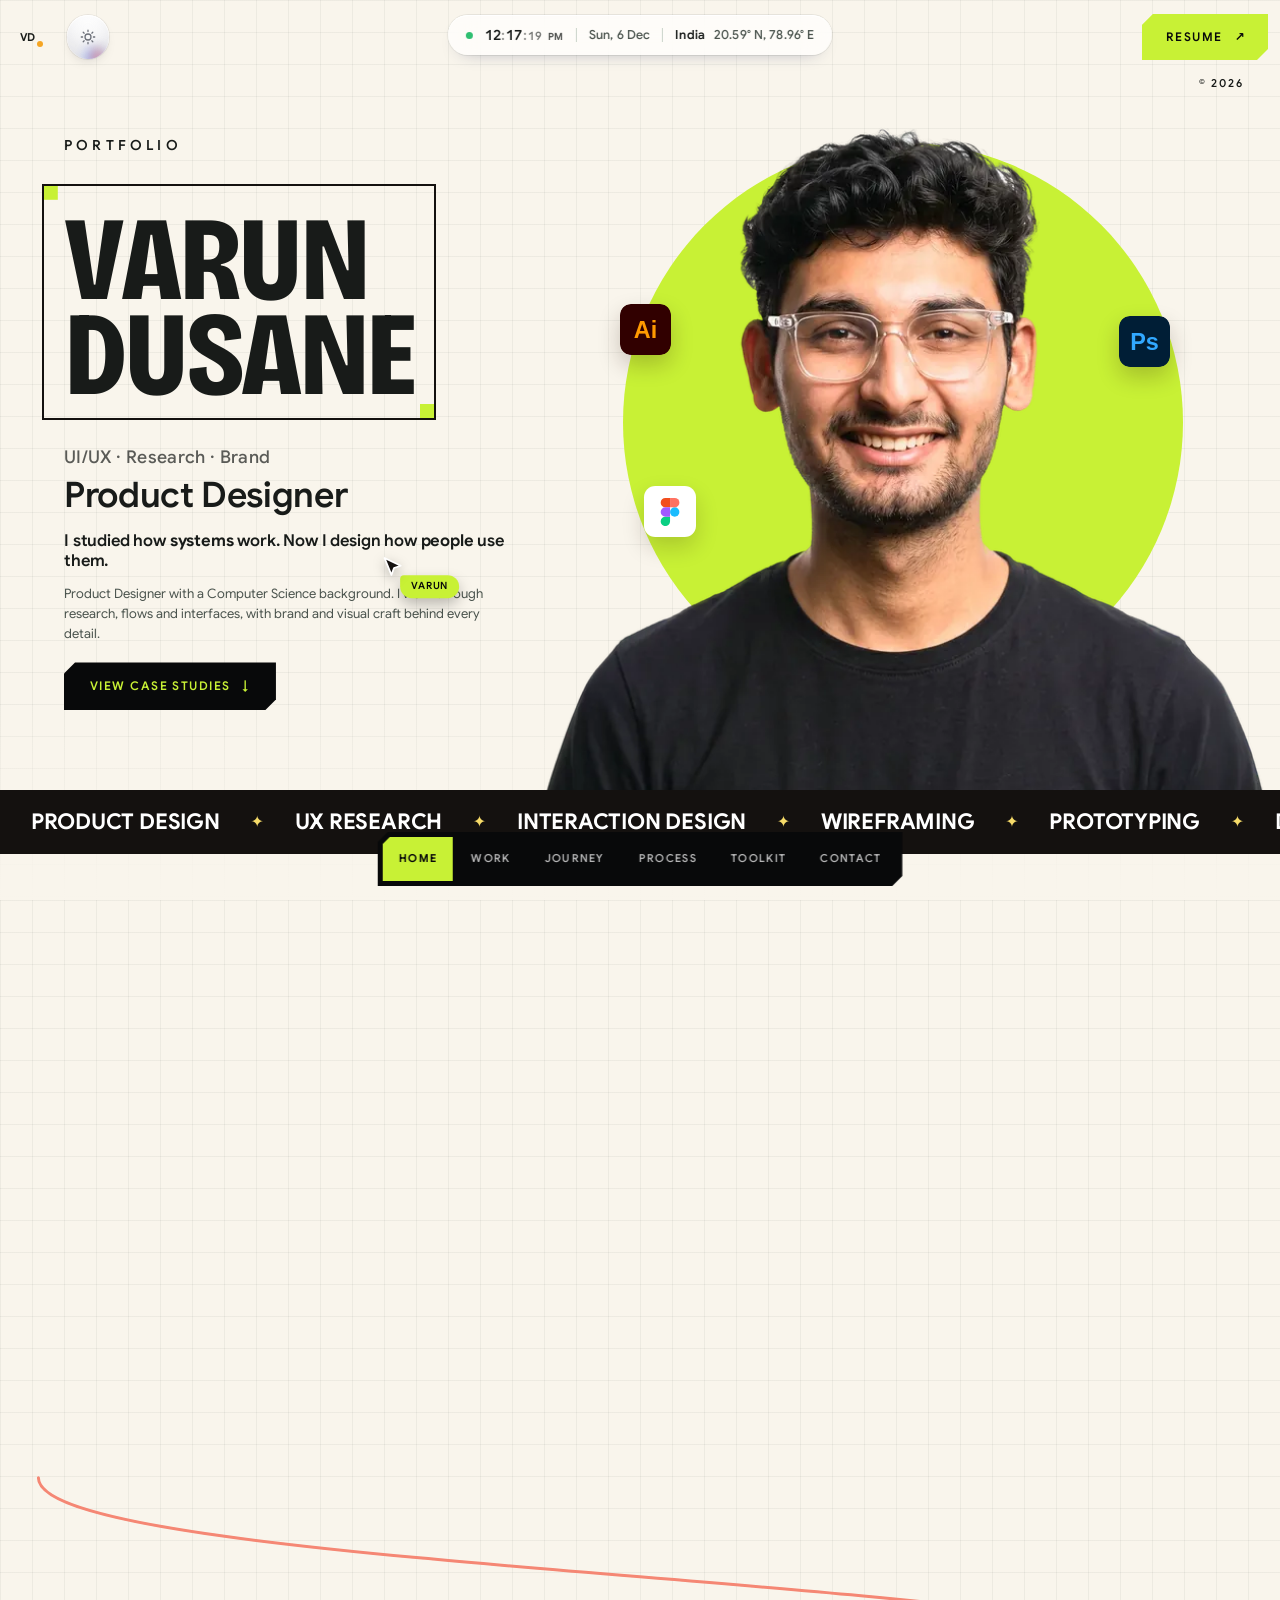
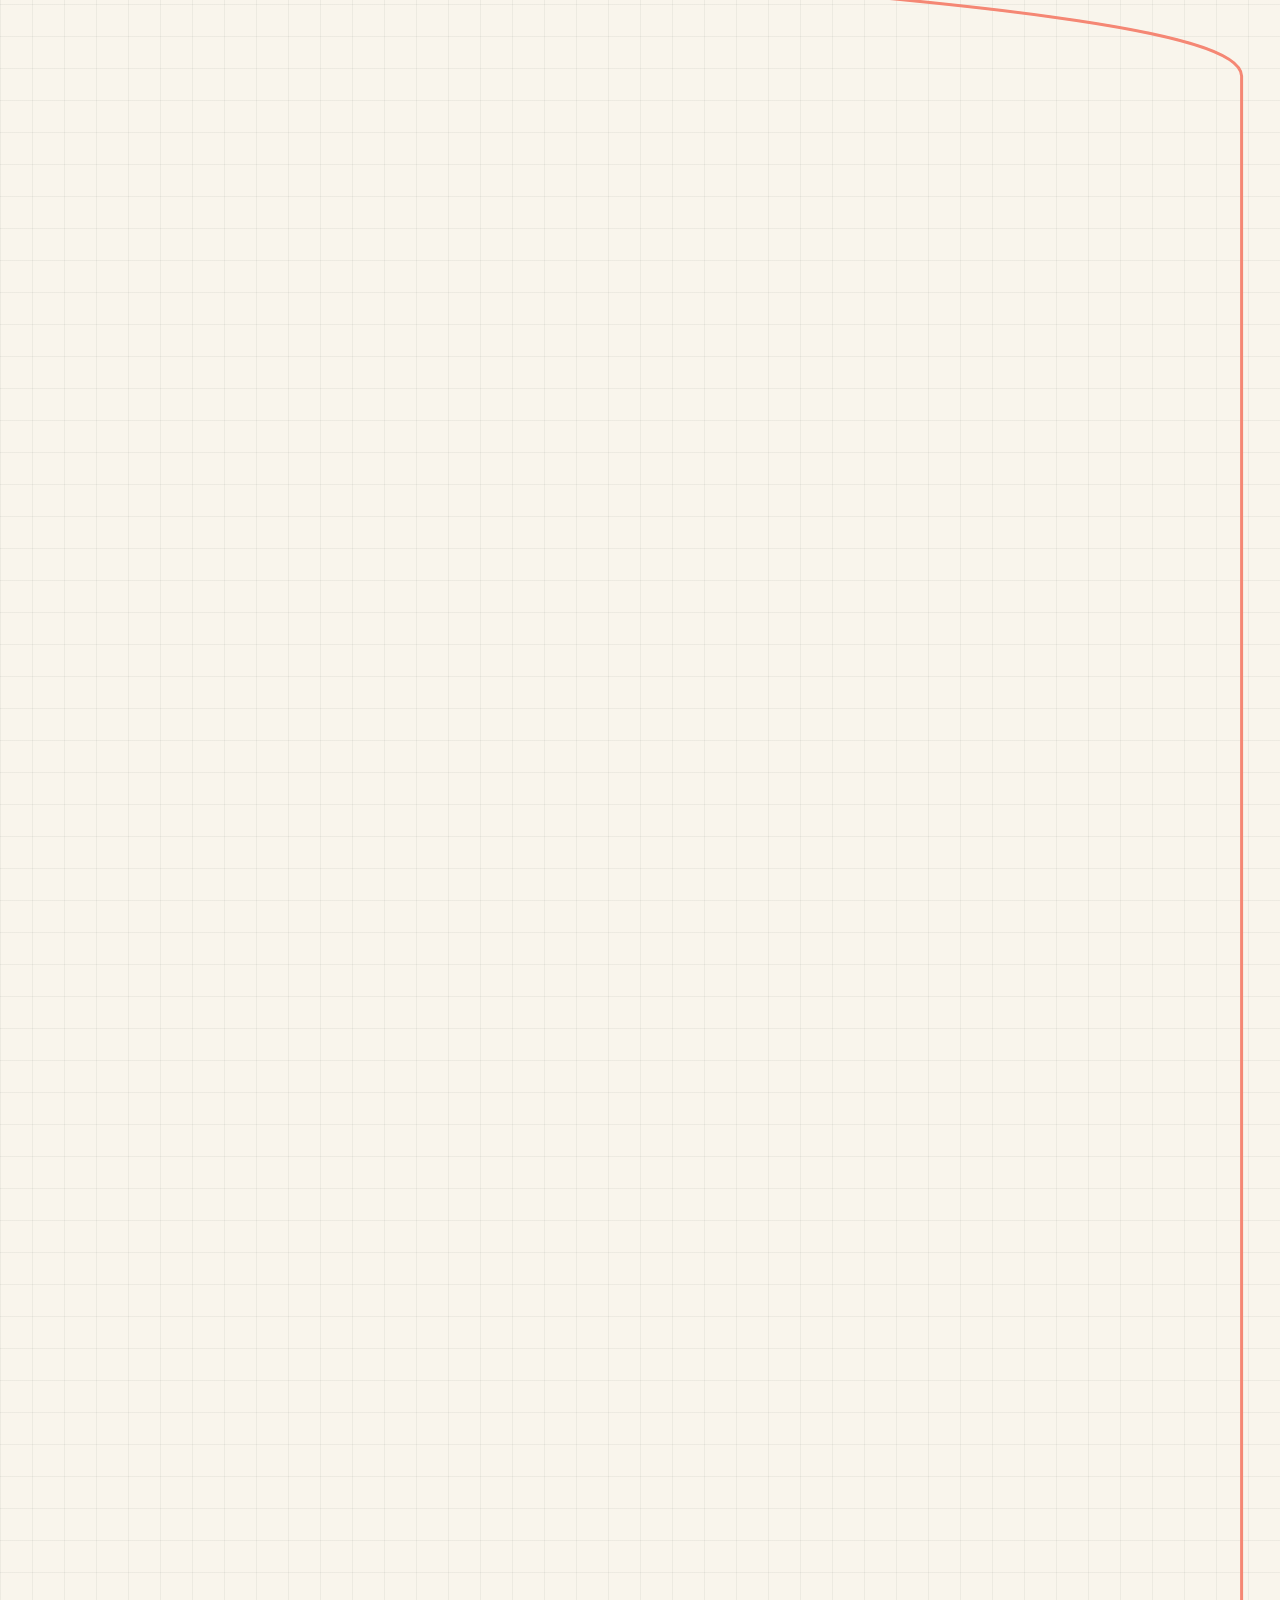
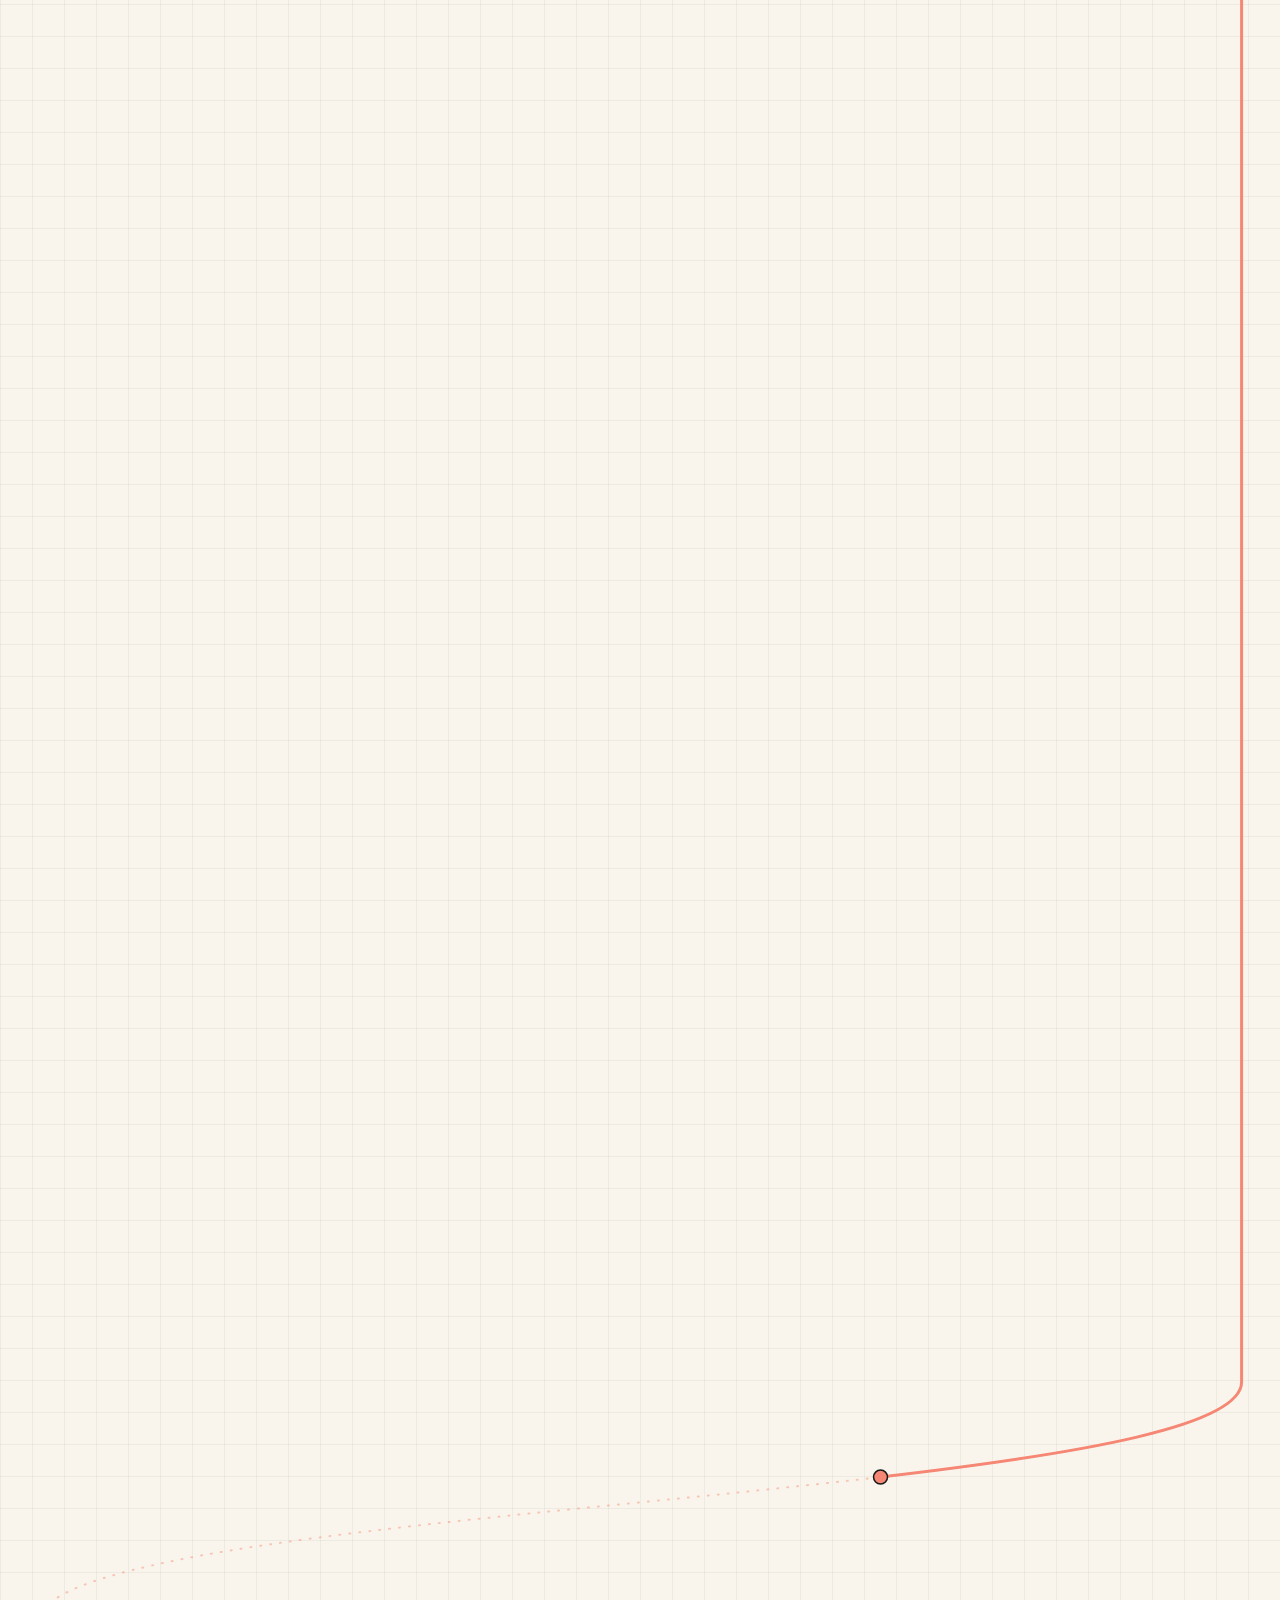
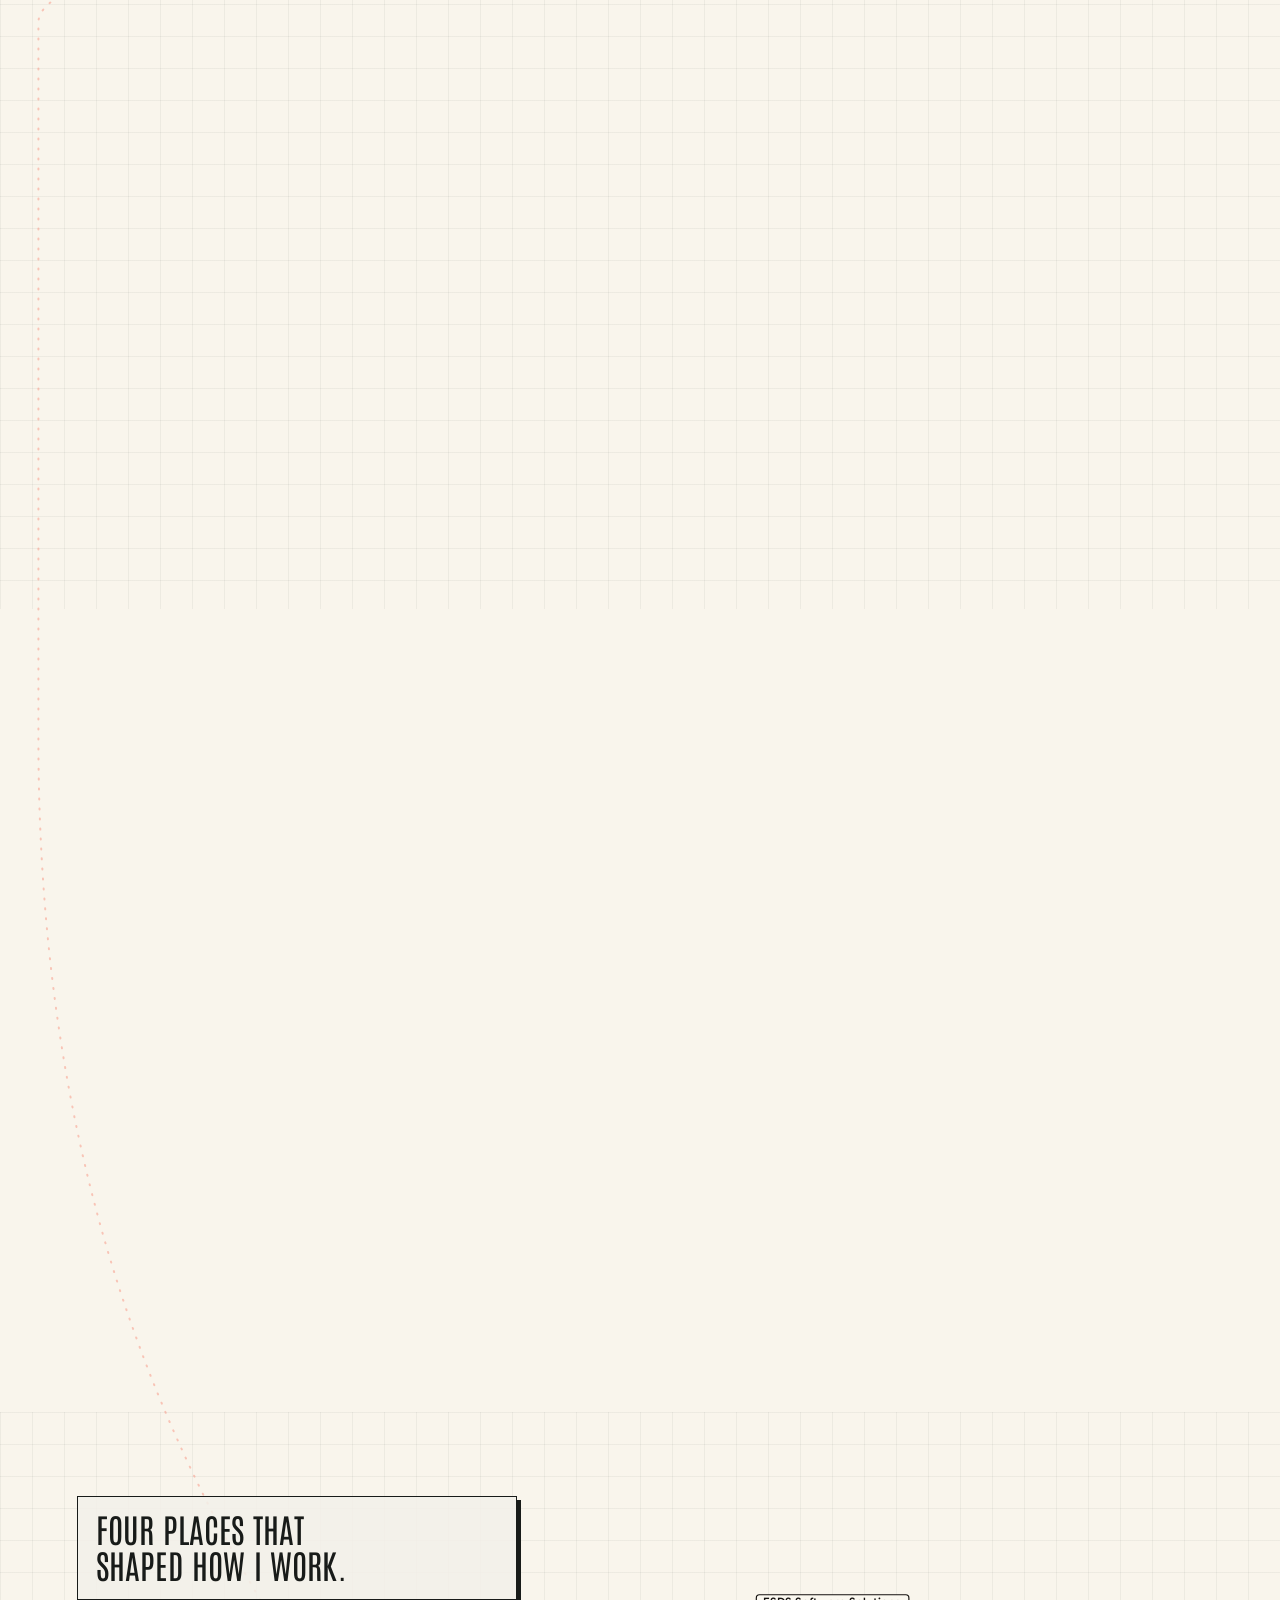
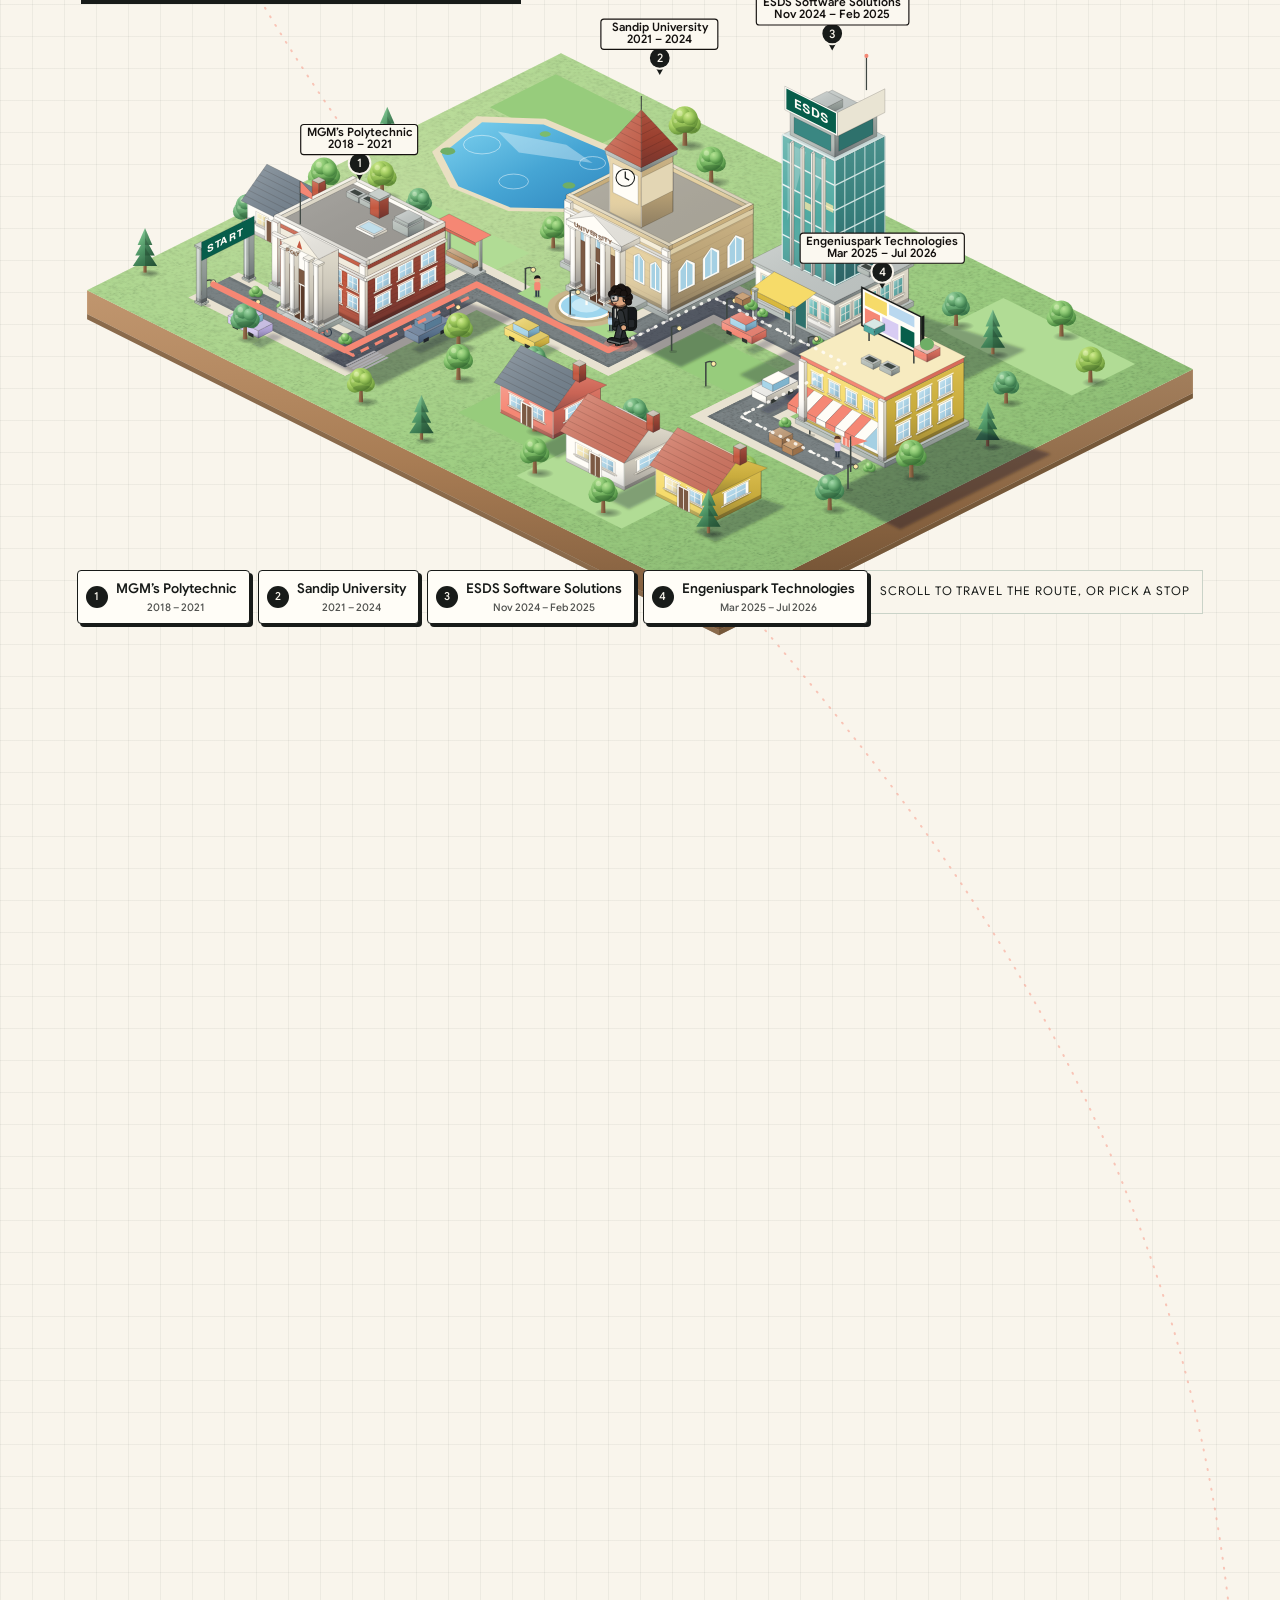
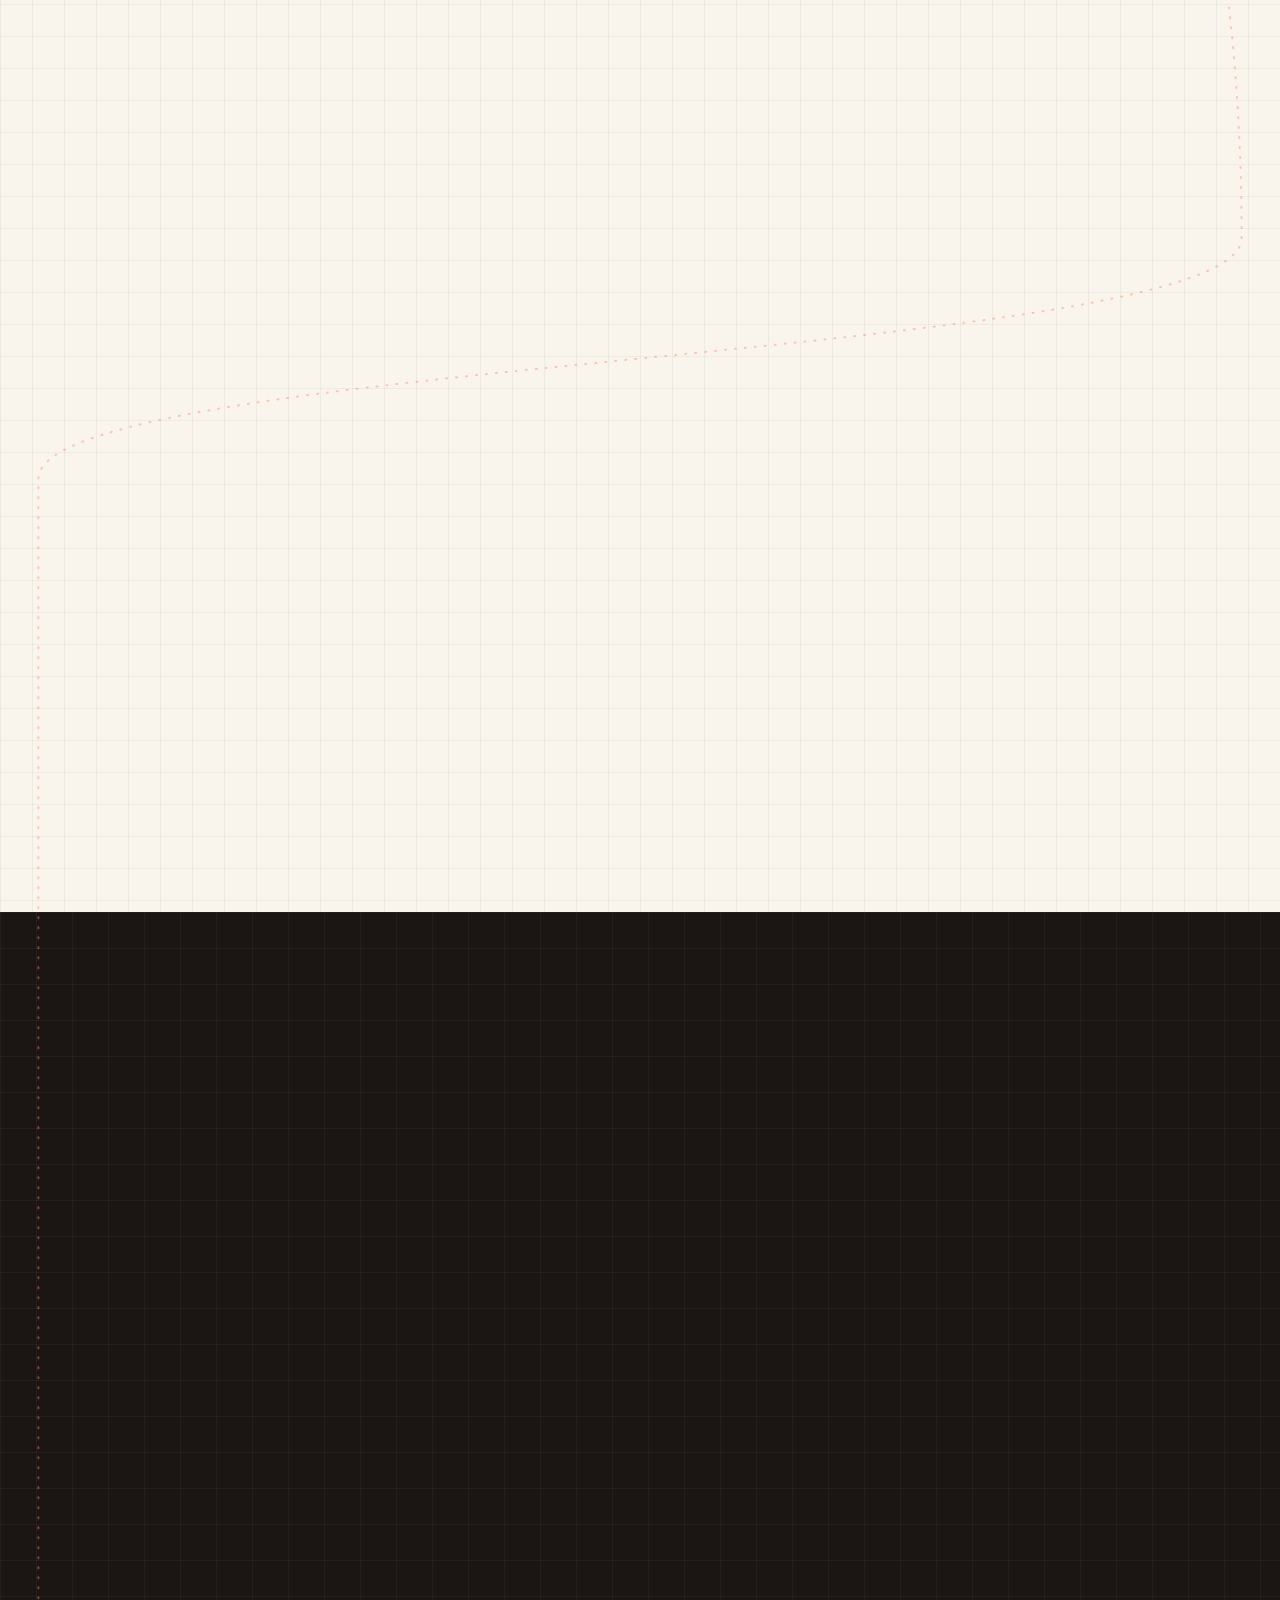
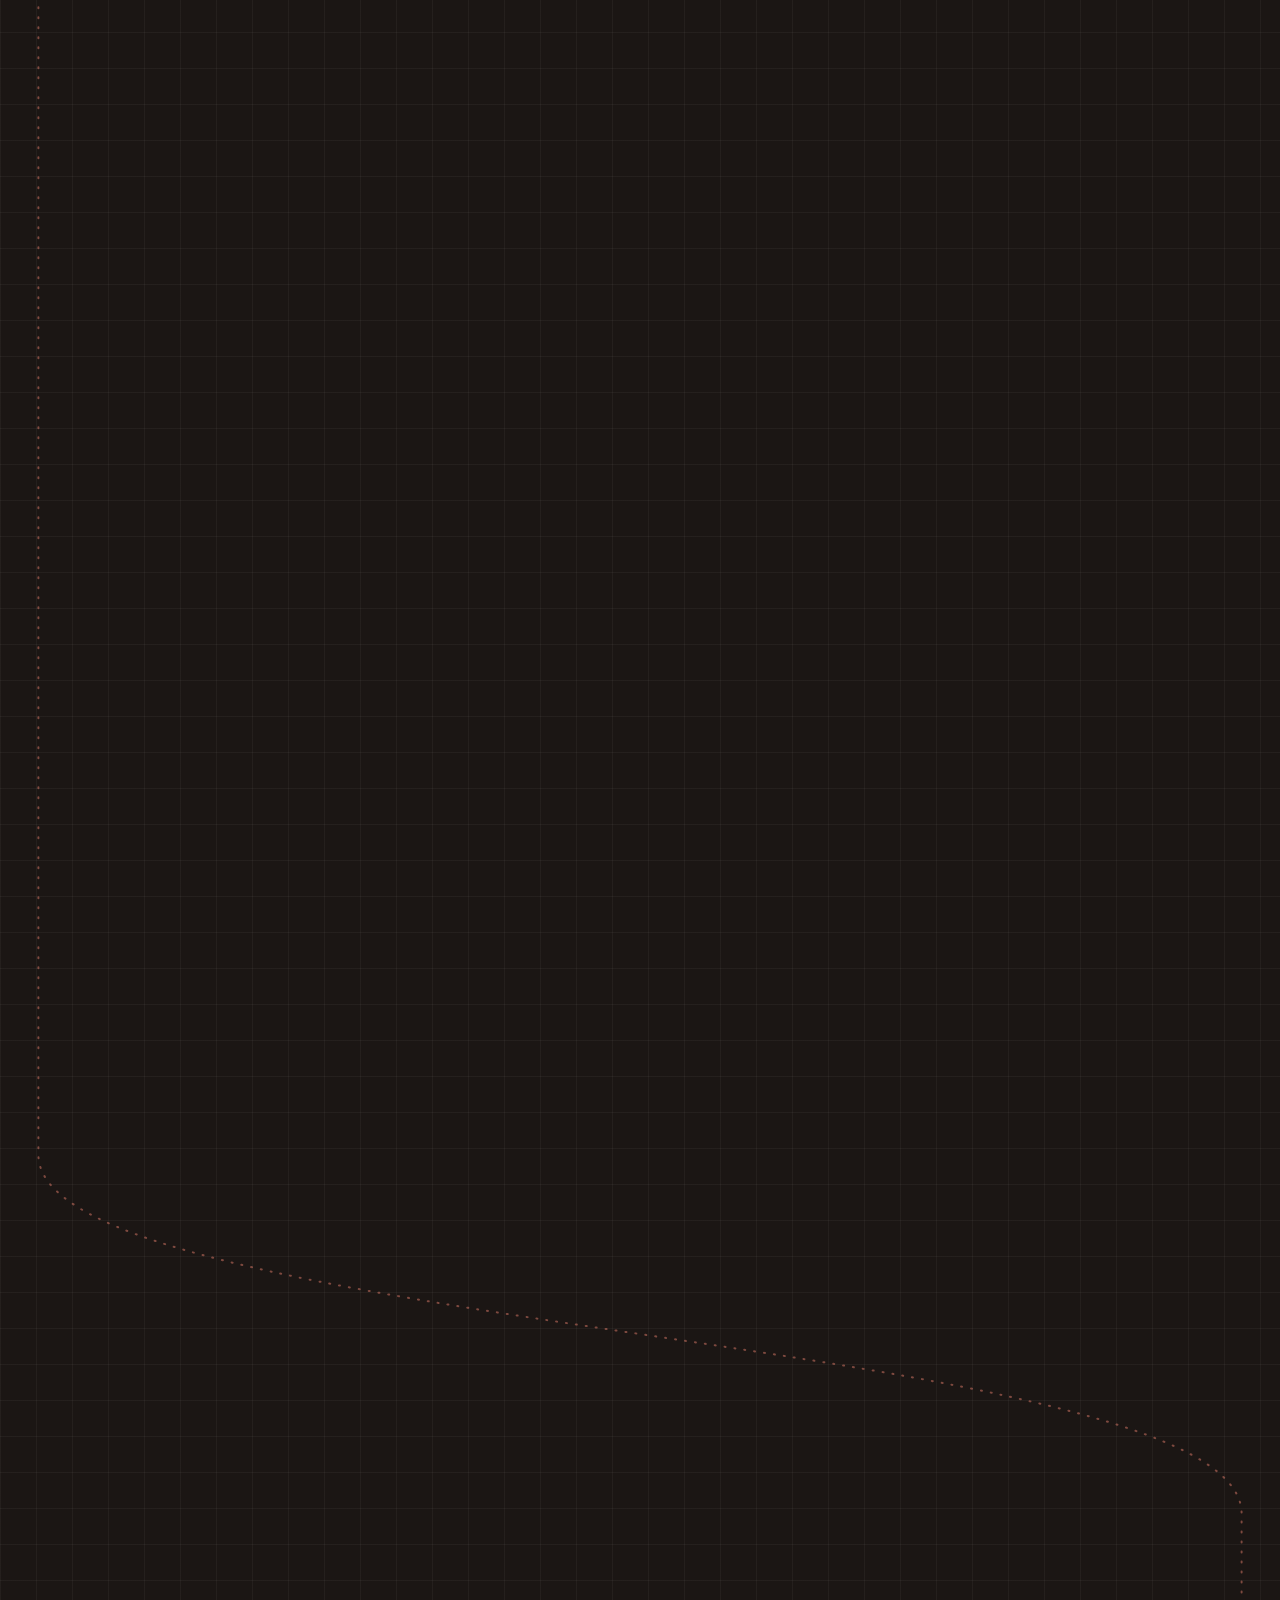
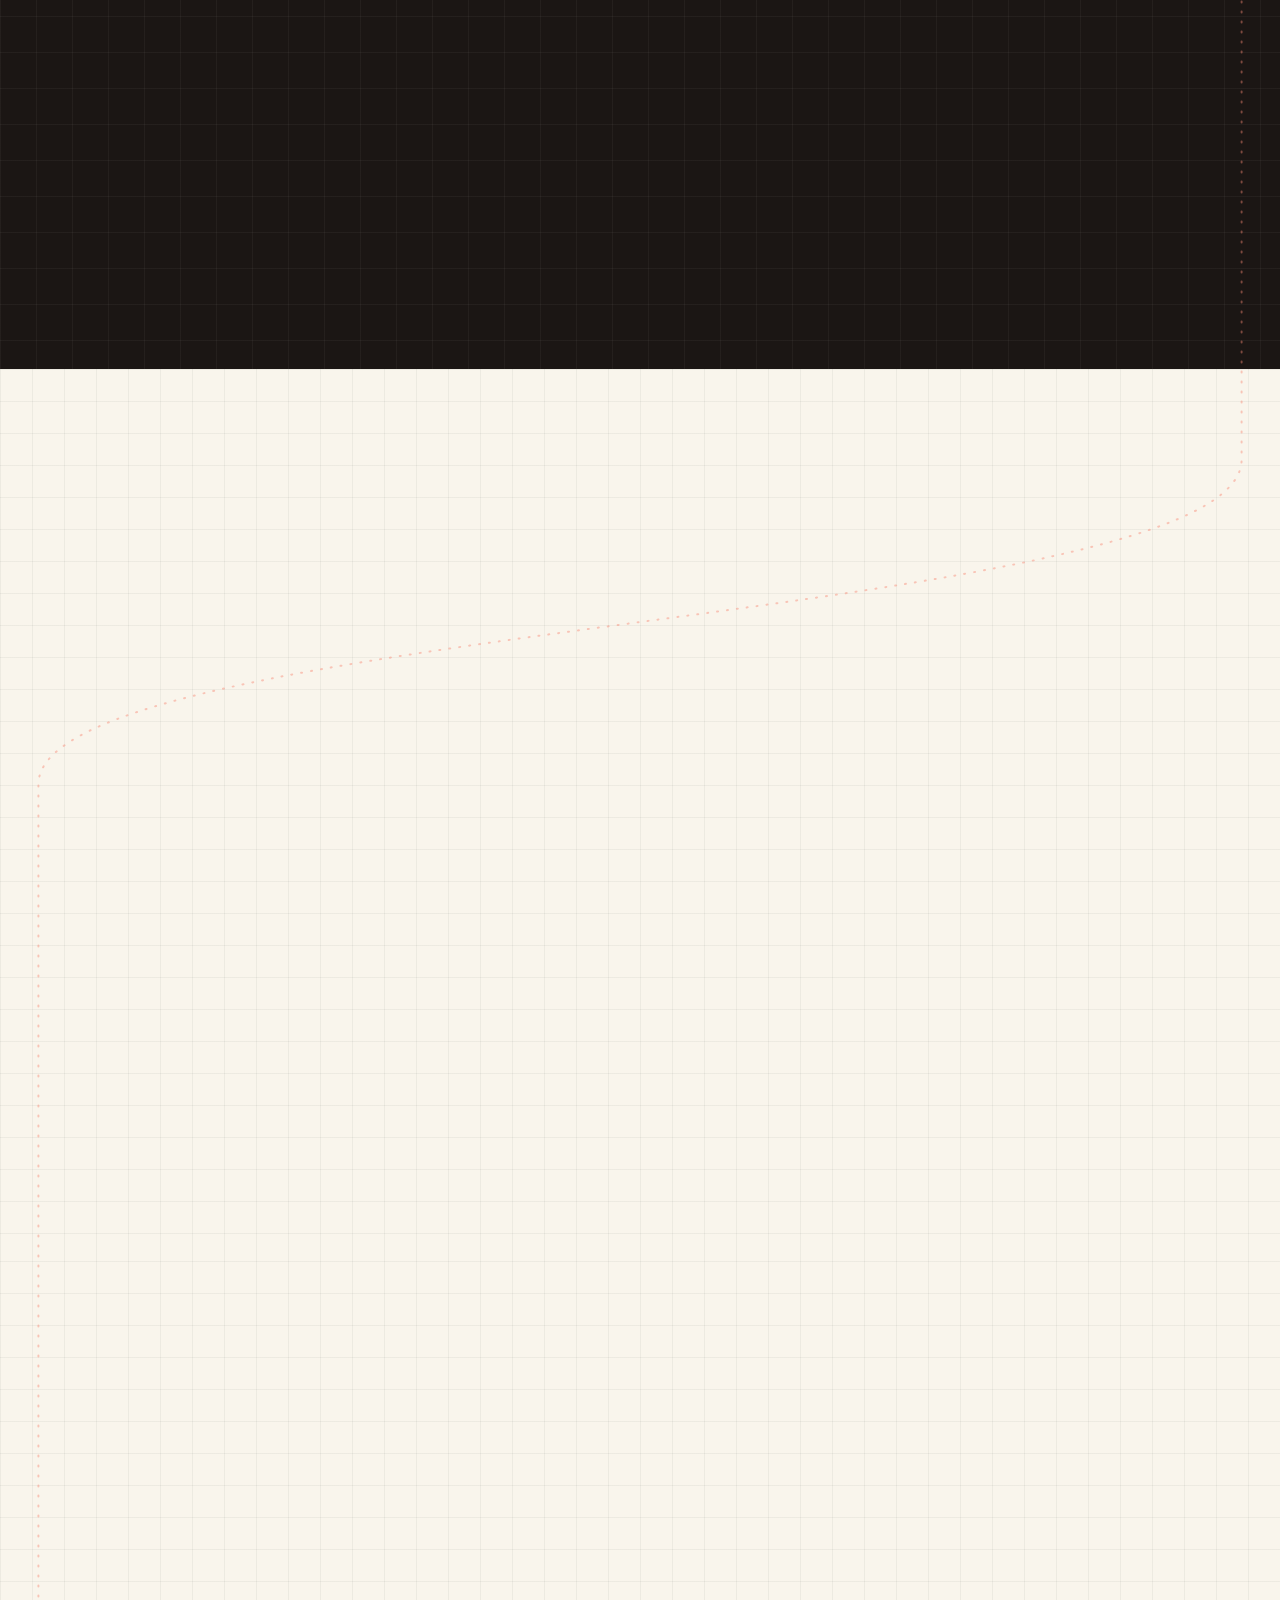
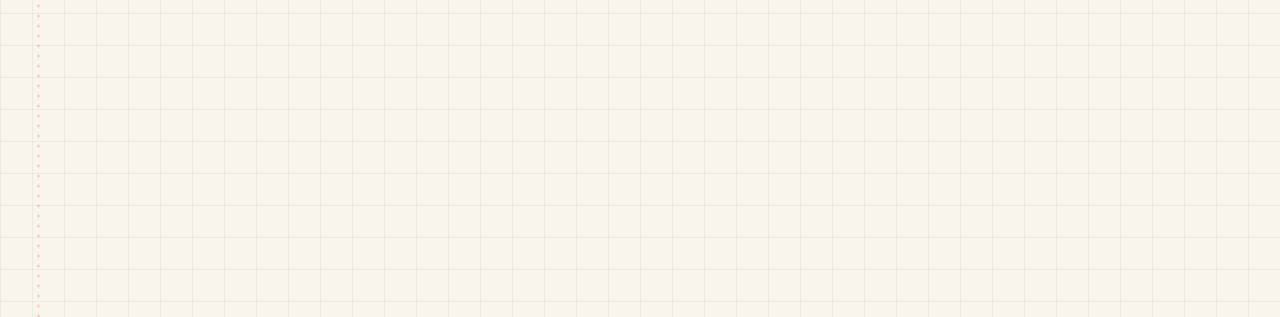
==== index.html @ 687482df "Contact: macOS-style Contacts window, menu bar and Dock with real brand icons Co-Authored-By: Claude" ====
<!doctype html><html lang="en"><head><meta charset=utf8><meta name=viewport content="width=device-width,initial-scale=1,viewport-fit=cover"><style>:root{color-scheme:light;box-sizing:border-box;padding-top:env(safe-area-inset-top,0px);padding-bottom:env(safe-area-inset-bottom,0px)}html{scroll-padding-top:env(safe-area-inset-top,0px)}body{margin:0;padding:0;font:14px -apple-system,BlinkMacSystemFont,sans-serif;background:#fff;color:#000}img{max-width:100%}[hidden]:not([hidden=until-found i]){display:none!important}</style><!--headx-->
<meta name="claude:viewport-fit-sides" content="cover">
<title>Varun Dusane | Product Designer (UI/UX)</title>
<meta name="description" content="Varun Dusane is a Product Designer (UI/UX) with a Computer Science background. Three case studies, plus brand, social and packaging work.">
<link rel="canonical" href="https://varundsnportfolio.vercel.app/">
<link rel="icon" href="img/favicon.svg" type="image/svg+xml"><link rel="icon" href="img/favicon.png" sizes="64x64" type="image/png"><link rel="apple-touch-icon" href="img/apple-touch-icon.png">
<meta name="theme-color" content="#08090A">
<meta property="og:type" content="website"><meta property="og:site_name" content="Varun Dusane"><meta property="og:title" content="Varun Dusane | Product Designer (UI/UX)">
<meta property="og:description" content="Product Designer with a Computer Science background. Research, flows and interfaces, with brand and visual craft behind it.">
<meta property="og:url" content="https://varundsnportfolio.vercel.app/"><meta property="og:image" content="https://varundsnportfolio.vercel.app/img/og.jpg"><meta property="og:image:width" content="1200"><meta property="og:image:height" content="630"><meta property="og:image:alt" content="Portrait of Varun Dusane with the text Varun Dusane, Product Designer">
<meta name="twitter:card" content="summary_large_image"><meta name="twitter:title" content="Varun Dusane | Product Designer (UI/UX)">
<meta name="twitter:description" content="Product Designer with a Computer Science background. Research, flows and interfaces, with brand and visual craft behind it.">
<meta name="twitter:image" content="https://varundsnportfolio.vercel.app/img/og.jpg">
<script type="application/ld+json">{"@context":"https://schema.org","@type":"Person","name":"Varun Dusane","jobTitle":"Product Designer","url":"https://varundsnportfolio.vercel.app/","image":"https://varundsnportfolio.vercel.app/img/og.jpg","sameAs":["https://www.linkedin.com/in/varundusane/","https://www.behance.net/varundusane"]}</script>
<link rel="preconnect" href="https://fonts.googleapis.com">
<link rel="preconnect" href="https://fonts.gstatic.com" crossorigin>
<link rel="stylesheet" media="print" onload="this.media='all'" href="https://fonts.googleapis.com/css2?family=Bricolage+Grotesque:opsz,wght@12..96,500;12..96,600;12..96,700;12..96,800&family=Anton&family=Instrument+Sans:wght@400;500;600&family=JetBrains+Mono:wght@400;500&family=Geist:wght@400;500;600;700;800&family=Geist+Mono:wght@400;500&family=Caveat:wght@500;600;700&display=swap">
<noscript><link rel="stylesheet" href="https://fonts.googleapis.com/css2?family=Caveat:wght@500;600;700&family=Geist:wght@400;500;600;700;800&display=swap"></noscript>
<link rel="preload" href="fonts/bricolage-var.woff2" as="font" type="font/woff2" crossorigin>
<link rel="preload" href="fonts/antonio-400.woff2" as="font" type="font/woff2" crossorigin>
<link rel="preload" href="fonts/googlesans-400.woff2" as="font" type="font/woff2" crossorigin>
<link rel="preload" href="fonts/googlesans-600.woff2" as="font" type="font/woff2" crossorigin>
<link rel="preload" as="image" href="img/varun2-720.webp" imagesrcset="img/varun2-720.webp 720w, img/varun2.webp 1000w" imagesizes="(max-width:820px) 92vw, 42vw" fetchpriority="high">
<link rel="stylesheet" href="style.css"><!--/headx--></head><body>
<script>try{var __sk=false;try{__sk=sessionStorage.getItem("vd-intro-skip")==="1"}catch(e){}if(!__sk&&!matchMedia("(prefers-reduced-motion: reduce)").matches){document.documentElement.classList.add("hf-pre","hf-lock")}}catch(e){}</script>
<script>try{var __d=new Date(),__h=__d.getHours()+__d.getMinutes()/60,__t=(__h>=18.5||__h<6)?'dark':'light',__o=sessionStorage.getItem('vd-theme-o');if(__o==='dark'||__o==='light')__t=__o;document.documentElement.setAttribute('data-theme',__t)}catch(e){document.documentElement.setAttribute('data-theme','light')}</script>
<svg width="0" height="0" style="position:absolute" aria-hidden="true" focusable="false">
<defs>
<marker id="ah" viewBox="0 0 10 10" refX="8" refY="5" markerWidth="7" markerHeight="7" orient="auto-start-reverse"><path d="M1 1L9 5L1 9" fill="none" stroke="context-stroke" stroke-width="1.6" stroke-linecap="round" stroke-linejoin="round"/></marker>
</defs>
</svg>

<a class="sr skip" href="#work">Skip to content</a>
<div class="hf-load" id="hfLoad" aria-hidden="true"><div class="hf-lc"><b id="hfN">000</b><span>( Loading portfolio )</span><i class="hf-lb"><u id="hfB"></u></i></div><button type="button" class="hf-skip" id="hfSkip">Skip intro ↗</button></div><header class="top">
  <div class="chip"><a class="brand" href="#home" aria-label="Varun Dusane, back to top"><span class="mono" aria-hidden="true">VD<i></i></span></a><button type="button" class="tbtn" id="themeBtn" aria-label="Switch to night mode" aria-pressed="false" title="Switch between day and night"><svg class="i-sun" viewBox="0 0 24 24" aria-hidden="true" fill="none" stroke="currentColor" stroke-width="1.7" stroke-linecap="round"><circle cx="12" cy="12" r="4"/><path d="M12 3v1.8M12 19.2V21M3 12h1.8M19.2 12H21M5.6 5.6l1.3 1.3M17.1 17.1l1.3 1.3M18.4 5.6l-1.3 1.3M6.9 17.1l-1.3 1.3"/></svg><svg class="i-moon" viewBox="0 0 24 24" aria-hidden="true" fill="none" stroke="currentColor" stroke-width="1.7" stroke-linecap="round" stroke-linejoin="round"><path d="M20 14.6A8.2 8.2 0 0 1 9.4 4 8.2 8.2 0 1 0 20 14.6z"/></svg><span class="tq"><span class="tq-d">Day</span><span class="tq-n">Night</span></span></button></div>
  <div class="hdr-r">
    <a class="btn" id="resumeTop" data-resume href="https://drive.google.com/file/d/1QHYvGgl6ESm_LfYOulai7tE8KNPh-gXm/view?usp=sharing" target="_blank" rel="noopener">Resume <span aria-hidden="true">↗</span></a>
  </div>
</header>
<nav class="dock" aria-label="Main sections">
  <a href="#home" data-nav="home" aria-current="true">Home</a>
  <a href="#work" data-nav="work">Work</a>
  <a href="#story" data-nav="journey">Journey</a>
  <a href="#process" data-nav="process">Process</a>
  <a href="#toolkit" data-nav="toolkit">Toolkit</a>
  <a href="#contact" data-nav="contact">Contact</a>
</nav>

<div class="nfx" aria-hidden="true"></div>
<main class="page" id="page">
<svg id="route" aria-hidden="true"><path class="ghost" id="rg"/><path class="draw" id="rd"/><circle class="head" id="rh" r="7" cx="-50" cy="-50"/></svg>

<!-- 01 HERO -->
<section id="home" class="hero gh" data-sec="home">
  <div class="nstars" aria-hidden="true"><i style="left:60%;top:77%;animation-delay:-3.1s;opacity:0.89"></i><i style="left:60%;top:71%;animation-delay:-3.1s;opacity:0.59"></i><i style="left:68%;top:66%;animation-delay:-2.3s;opacity:0.90"></i><i style="left:15%;top:63%;animation-delay:-1.1s;opacity:0.55"></i><i style="left:91%;top:87%;animation-delay:-0.2s;opacity:0.99"></i><i style="left:60%;top:89%;animation-delay:-2.7s;opacity:0.83"></i><i style="left:82%;top:7%;animation-delay:-3.0s;opacity:0.53"></i><i style="left:7%;top:30%;animation-delay:-3.2s;opacity:0.80"></i><i style="left:62%;top:47%;animation-delay:-1.6s;opacity:0.92"></i><i style="left:69%;top:35%;animation-delay:-2.3s;opacity:0.75"></i><i style="left:87%;top:16%;animation-delay:-1.6s;opacity:0.64"></i><i style="left:73%;top:16%;animation-delay:-2.5s;opacity:0.66"></i><i style="left:32%;top:71%;animation-delay:-1.0s;opacity:0.54"></i><i style="left:16%;top:57%;animation-delay:-0.4s;opacity:0.65"></i><i style="left:11%;top:8%;animation-delay:-3.1s;opacity:0.50"></i><i style="left:29%;top:12%;animation-delay:-1.7s;opacity:0.99"></i><i style="left:53%;top:59%;animation-delay:-0.3s;opacity:0.81"></i><i style="left:89%;top:40%;animation-delay:-1.2s;opacity:0.66"></i><i style="left:4%;top:58%;animation-delay:-2.7s;opacity:0.56"></i><i style="left:34%;top:18%;animation-delay:-0.0s;opacity:0.73"></i><i style="left:65%;top:28%;animation-delay:-2.5s;opacity:0.59"></i><i style="left:68%;top:30%;animation-delay:-3.5s;opacity:0.88"></i><i style="left:56%;top:88%;animation-delay:-1.4s;opacity:0.70"></i><i style="left:30%;top:6%;animation-delay:-1.0s;opacity:0.99"></i><i style="left:78%;top:44%;animation-delay:-3.6s;opacity:0.51"></i><i style="left:26%;top:56%;animation-delay:-3.6s;opacity:0.80"></i></div><div class="nl" aria-hidden="true"><svg viewBox="0 0 1440 90" preserveAspectRatio="xMidYMin slice"><path d="M-20 10Q120 56 260 12M260 12Q400 58 540 12M540 12Q680 58 820 12M820 12Q960 58 1100 12M1100 12Q1240 58 1380 12M1380 12Q1450 40 1480 12" fill="none" stroke="#05080F" stroke-width="1.3" opacity=".8"/><g class="fl" style="animation-delay:2.99s"><circle cx="30.4" cy="28.6" r="9" fill="#FFC670" opacity=".38"/><circle cx="30.4" cy="28.6" r="3.1" fill="#FFE9B8"/></g><g class="fl" style="animation-delay:2.58s"><circle cx="120.0" cy="38.5" r="9" fill="#FFC670" opacity=".38"/><circle cx="120.0" cy="38.5" r="3.1" fill="#FFE9B8"/></g><g class="fl" style="animation-delay:2.17s"><circle cx="209.6" cy="29.9" r="9" fill="#FFC670" opacity=".38"/><circle cx="209.6" cy="29.9" r="3.1" fill="#FFE9B8"/></g><g class="fl" style="animation-delay:1.76s"><circle cx="310.4" cy="30.6" r="9" fill="#FFC670" opacity=".38"/><circle cx="310.4" cy="30.6" r="3.1" fill="#FFE9B8"/></g><g class="fl" style="animation-delay:1.35s"><circle cx="400.0" cy="40.0" r="9" fill="#FFC670" opacity=".38"/><circle cx="400.0" cy="40.0" r="3.1" fill="#FFE9B8"/></g><g class="fl" style="animation-delay:0.94s"><circle cx="489.6" cy="30.6" r="9" fill="#FFC670" opacity=".38"/><circle cx="489.6" cy="30.6" r="3.1" fill="#FFE9B8"/></g><g class="fl" style="animation-delay:0.53s"><circle cx="590.4" cy="30.6" r="9" fill="#FFC670" opacity=".38"/><circle cx="590.4" cy="30.6" r="3.1" fill="#FFE9B8"/></g><g class="fl" style="animation-delay:0.12s"><circle cx="680.0" cy="40.0" r="9" fill="#FFC670" opacity=".38"/><circle cx="680.0" cy="40.0" r="3.1" fill="#FFE9B8"/></g><g class="fl" style="animation-delay:3.11s"><circle cx="769.6" cy="30.6" r="9" fill="#FFC670" opacity=".38"/><circle cx="769.6" cy="30.6" r="3.1" fill="#FFE9B8"/></g><g class="fl" style="animation-delay:2.70s"><circle cx="870.4" cy="30.6" r="9" fill="#FFC670" opacity=".38"/><circle cx="870.4" cy="30.6" r="3.1" fill="#FFE9B8"/></g><g class="fl" style="animation-delay:2.29s"><circle cx="960.0" cy="40.0" r="9" fill="#FFC670" opacity=".38"/><circle cx="960.0" cy="40.0" r="3.1" fill="#FFE9B8"/></g><g class="fl" style="animation-delay:1.88s"><circle cx="1049.6" cy="30.6" r="9" fill="#FFC670" opacity=".38"/><circle cx="1049.6" cy="30.6" r="3.1" fill="#FFE9B8"/></g><g class="fl" style="animation-delay:1.47s"><circle cx="1150.4" cy="30.6" r="9" fill="#FFC670" opacity=".38"/><circle cx="1150.4" cy="30.6" r="3.1" fill="#FFE9B8"/></g><g class="fl" style="animation-delay:1.06s"><circle cx="1240.0" cy="40.0" r="9" fill="#FFC670" opacity=".38"/><circle cx="1240.0" cy="40.0" r="3.1" fill="#FFE9B8"/></g><g class="fl" style="animation-delay:0.65s"><circle cx="1329.6" cy="30.6" r="9" fill="#FFC670" opacity=".38"/><circle cx="1329.6" cy="30.6" r="3.1" fill="#FFE9B8"/></g><g class="fl" style="animation-delay:0.24s"><circle cx="1403.9" cy="25.3" r="9" fill="#FFC670" opacity=".38"/><circle cx="1403.9" cy="25.3" r="3.1" fill="#FFE9B8"/></g><g class="fl" style="animation-delay:3.23s"><circle cx="1440.0" cy="31.0" r="9" fill="#FFC670" opacity=".38"/><circle cx="1440.0" cy="31.0" r="3.1" fill="#FFE9B8"/></g><g class="fl" style="animation-delay:2.82s"><circle cx="1467.9" cy="25.3" r="9" fill="#FFC670" opacity=".38"/><circle cx="1467.9" cy="25.3" r="3.1" fill="#FFE9B8"/></g></svg></div><div class="wrap h2w">
    <div class="h2c" id="h2c">
      <div class="h2glow" aria-hidden="true"></div>
      <svg class="h2ln" viewBox="0 0 1280 575" preserveAspectRatio="xMidYMid slice" aria-hidden="true" fill="none" stroke="currentColor" stroke-width="1"><path d="M700 150 H985 L1015 180 H1240 V330"/><path d="M830 575 V480 L870 440 H1240"/><path d="M640 330 H700 L730 360 H760"/><rect x="1234" y="324" width="12" height="12" fill="currentColor" stroke="none"/><rect x="1234" y="434" width="12" height="12" fill="currentColor" stroke="none"/><circle cx="640" cy="330" r="5"/></svg>
      <p class="h2v" id="heroEyebrow">Product Design · Portfolio</p>
      <p class="h2y" aria-hidden="true">© 2026</p>
      <h1 class="h2t"><span class="hf-hello">Hello, I’m </span><span class="h2name"><span class="sr-name" style="position:absolute;width:1px;height:1px;overflow:hidden;clip:rect(0 0 0 0)">Varun Dusane</span><span aria-hidden="true"><span class="hfw"><span class="hfl" style="--i:0">V</span><span class="hfl" style="--i:1">a</span><span class="hfl" style="--i:2">r</span><span class="hfl" style="--i:3">u</span><span class="hfl" style="--i:4">n</span></span><span class="hfw"><span class="hfl" style="--i:6">D</span><span class="hfl" style="--i:7">u</span><span class="hfl" style="--i:8">s</span><span class="hfl" style="--i:9">a</span><span class="hfl" style="--i:10">n</span><span class="hfl" style="--i:11">e</span></span></span></span></h1>
      <p class="h2sub">UI/UX · Research · Brand</p><p class="h2role">Product Designer</p><div class="h2s"><p class="h2q">I studied how <span class="o">systems</span> work. Now I design how <span class="y">people</span> use them.</p><p class="h2l" id="heroPara">Product Designer with a Computer Science background. I work through research, flows and interfaces, with brand and visual craft behind every detail.</p></div>
      <div class="hf-stage"><span class="hf-disc" id="hfDisc" aria-hidden="true"></span><span class="hf-ring" aria-hidden="true"></span><span class="hf-s plus" aria-hidden="true"></span><span class="hf-s dot" aria-hidden="true"></span><span class="hf-s half" aria-hidden="true"></span><span class="hf-s sq" aria-hidden="true"></span><span class="hf-s bars" aria-hidden="true"></span><img class="h2p" src="img/varun2-720.webp" srcset="img/varun2-720.webp 720w, img/varun2.webp 1000w" sizes="(max-width:820px) 92vw, 42vw" alt="Portrait of Varun Dusane" width="1000" height="959" fetchpriority="high" decoding="async"></div>
      <div class="hf-ctas"><a class="btn hf-cta" id="ctaPrimary" href="#work">View case studies <span aria-hidden="true">↓</span></a></div><aside class="vclock" id="vclock" data-mode="day" aria-label="Local time and location"><span class="vc-live" aria-hidden="true"></span><span class="vc-time" aria-live="off"><span id="vcH">--</span><i>:</i><span id="vcM">--</span><i>:</i><small id="vcS">--</small><em id="vcAp">--</em></span><span class="vc-sep" aria-hidden="true"></span><span class="vc-date" id="vcDate">&nbsp;</span><span class="vc-sep vc-x" aria-hidden="true"></span><span class="vc-loc vc-x"><b>India</b> 20.59° N, 78.96° E</span></aside>
      <span class="h2i i1"><svg viewBox="0 0 38 57" aria-hidden="true"><path d="M19 28.5a9.5 9.5 0 1 1 19 0 9.5 9.5 0 0 1-19 0z" fill="#1ABCFE"/><path d="M0 47.5A9.5 9.5 0 0 1 9.5 38H19v9.5a9.5 9.5 0 1 1-19 0z" fill="#0ACF83"/><path d="M19 0v19h9.5a9.5 9.5 0 1 0 0-19H19z" fill="#FF7262"/><path d="M0 9.5A9.5 9.5 0 0 0 9.5 19H19V0H9.5A9.5 9.5 0 0 0 0 9.5z" fill="#F24E1E"/><path d="M0 28.5A9.5 9.5 0 0 0 9.5 38H19V19H9.5A9.5 9.5 0 0 0 0 28.5z" fill="#A259FF"/></svg></span><span class="h2i i2"><svg viewBox="0 0 48 48" aria-hidden="true"><rect width="48" height="48" rx="10" fill="#310000"/><text x="24" y="32" text-anchor="middle" font-family="Outfit,Arial,sans-serif" font-weight="800" font-size="22" fill="#FF9A00">Ai</text></svg></span><span class="h2i i3"><svg viewBox="0 0 48 48" aria-hidden="true"><rect width="48" height="48" rx="10" fill="#001E36"/><text x="24" y="32" text-anchor="middle" font-family="Outfit,Arial,sans-serif" font-weight="800" font-size="22" fill="#31A8FF">Ps</text></svg></span>
      <a class="h2d l" href="#work">Scroll down <span aria-hidden="true">↓</span></a>
      <div class="vcur" id="vcur" aria-hidden="true"><svg viewBox="0 0 24 24" width="26" height="26"><path d="M4 2.5l15 7.2-6.2 2.1-2.4 6.3z" fill="#14110F" stroke="#fff" stroke-width="1.6" stroke-linejoin="round"/></svg><b>Varun</b><i class="rip"></i></div>
    </div>
  </div>
  <i class="wp" data-wp="0.03" style="position:absolute;left:3vw;bottom:96px"></i>
  <div class="mq" role="group" aria-label="Skills: Product Design, UX Research, Interaction Design, Wireframing, Prototyping, Design Systems, Visual Design, Branding, Visual Communication"><div class="mqt" aria-hidden="true"><div><span>Product Design</span><i aria-hidden="true">✦</i><span>UX Research</span><i aria-hidden="true">✦</i><span>Interaction Design</span><i aria-hidden="true">✦</i><span>Wireframing</span><i aria-hidden="true">✦</i><span>Prototyping</span><i aria-hidden="true">✦</i><span>Design Systems</span><i aria-hidden="true">✦</i><span>Visual Design</span><i aria-hidden="true">✦</i><span>Branding</span><i aria-hidden="true">✦</i><span>Visual Communication</span><i aria-hidden="true">✦</i></div><div><span>Product Design</span><i aria-hidden="true">✦</i><span>UX Research</span><i aria-hidden="true">✦</i><span>Interaction Design</span><i aria-hidden="true">✦</i><span>Wireframing</span><i aria-hidden="true">✦</i><span>Prototyping</span><i aria-hidden="true">✦</i><span>Design Systems</span><i aria-hidden="true">✦</i><span>Visual Design</span><i aria-hidden="true">✦</i><span>Branding</span><i aria-hidden="true">✦</i><span>Visual Communication</span><i aria-hidden="true">✦</i></div></div></div>
  <a class="cue" href="#work" aria-label="Scroll to the work"><span class="mono">Scroll</span><span class="l"></span></a>
</section>

<!-- PROOF STRIP -->
<section class="proof" id="proof" aria-label="At a glance"><ul class="proofl" id="proofList"></ul></section>

<!-- 04 ARCHIVE -->
<section id="work" class="work gp" data-sec="work">
  <div class="wrap">
    <i class="wp" data-wp="0.97" style="position:absolute;left:0;top:0"></i>
    <h2 class="big">UX &amp; product case studies.</h2>
    <p class="sub" id="workSub">Three projects, from the problem to the interface. Each one opens as a full case study.</p>
    <div class="uxs" id="uxs"></div>
    <h2 class="big sec2">More design work.</h2>
    <p class="sub" id="moreSub">Branding, social media and catalogue work. Each card goes straight to the work.</p>
    <div class="more" id="more"></div>
    <i class="wp" data-wp="0.97" style="position:absolute;left:0;bottom:0"></i>
  </div>
</section>

<!-- 02 STORY -->
<section id="story" class="story" data-sec="journey">
  <div class="story-bg"></div>
  <div class="wrap">
    <i class="wp" data-wp="0.03" style="position:absolute;left:0;top:10px"></i>
    <div class="storyg">
    <h2 class="big story-h">From compiling code to composing experiences.</h2>
    <div class="board" id="board">
      <svg class="bgd" viewBox="0 0 1000 417" preserveAspectRatio="xMidYMid slice" aria-hidden="true" fill="none" stroke="currentColor" stroke-width="1.6" stroke-linecap="round" stroke-linejoin="round">
        <text x="30" y="395" font-size="46" font-family="monospace" stroke="none" fill="currentColor">&lt;/&gt;</text>
        <text x="470" y="60" font-size="40" font-family="monospace" stroke="none" fill="currentColor">{ }</text>
        <text x="610" y="402" font-size="15" font-family="monospace" stroke="none" fill="currentColor">const story = design(code);</text>
        <text x="860" y="40" font-size="13" font-family="monospace" stroke="none" fill="currentColor">#F0501F</text>
        <text x="30" y="40" font-size="13" font-family="monospace" stroke="none" fill="currentColor">01101  10011  0110</text>
        <path d="M250 120 C300 40 360 40 410 110"/><rect x="245" y="115" width="10" height="10" fill="currentColor"/><rect x="405" y="105" width="10" height="10" fill="currentColor"/><path d="M250 120 L215 88M410 110 L445 82"/><circle cx="215" cy="88" r="3.5"/><circle cx="445" cy="82" r="3.5"/>
        <circle cx="880" cy="365" r="16"/><circle cx="915" cy="365" r="16"/><circle cx="950" cy="365" r="16"/>
        <path d="M720 190 l0 38 l10 -9 l8 17 l7 -3 l-8 -17 l13 -1z"/>
        <path d="M18 18 h28 M18 18 v28 M982 18 h-28 M982 18 v28 M18 399 h28 M18 399 v-28 M982 399 h-28 M982 399 v-28"/>
        <path d="M30 150 h60 M30 165 h40 M30 180 h72"/><path d="M880 150 q20 -30 40 0 t40 0"/>
      </svg>
      <article class="bn " style="--bg:#F7E36B;--x:5%;--y:12%;--r:-3deg"><span class="bk">01</span><h3>It started with code.</h3><p>I studied Computer Science Engineering and learned how systems really work, from networks to cloud and security.</p></article><article class="bn " style="--bg:#C8E27A;--x:27%;--y:50%;--r:3deg"><span class="bk">02</span><h3>Then I got curious about people.</h3><p>Why do people use things the way they do? Posters, layouts and interfaces became my side quest.</p></article><article class="bn " style="--bg:#F6B7A6;--x:47%;--y:10%;--r:-2deg"><span class="bk">03</span><h3>Design started to click.</h3><p>Type, composition and colour felt like a language of their own.</p></article><article class="bn " style="--bg:#A9D2F5;--x:65%;--y:48%;--r:4deg"><span class="bk">04</span><h3>My first internship made it real.</h3><p>Real design work, under senior guidance.</p></article><article class="bn " style="--bg:#DCCDF3;--x:80%;--y:8%;--r:-3deg"><span class="bk">05</span><h3>Then the craft took over.</h3><p>Brands, packaging and campaigns pulled me towards UX and product design.</p></article>
      <svg class="thr" id="thr" aria-hidden="true"></svg><svg class="thr pinsv" id="pinsv" aria-hidden="true"></svg>
    </div>
  </div>
    <i class="wp" data-wp="0.03" style="position:absolute;left:0;bottom:0"></i>
  </div>
</section>

<!-- 03 JOURNEY MAP -->
<section id="journey" class="journey gp" data-sec="journey">
  <div class="jtrack" id="jtrack">
    <i class="wp" data-wp="0.03" style="position:absolute;left:0;top:0"></i>
    <div class="jsticky" id="jsticky">
      <svg class="jmap" id="jmap" viewBox="0 0 1300 780" role="group" aria-label="Illustrated vector miniature city map of the career route with four buildings"></svg>
      <div class="jhead"><h2>Four places that shaped how I work.</h2></div>
      <p class="jhint" id="jhint"><i></i><span>Scroll to travel the route, or pick a stop</span></p>
      <div class="jchips" id="jchips" role="group" aria-label="Choose a stop"></div>
      <div class="jcard" id="jcard" role="region" aria-live="polite" aria-label="Stage summary"></div>
    </div>
  </div>
  <i class="wp" data-wp="0.97" style="position:absolute;left:0;bottom:0"></i>
</section>

<!-- 06 PROCESS -->
<section id="process" class="process gp" data-sec="process">
  <div class="wrap">
    <i class="wp" data-wp="0.03" style="position:absolute;left:0;top:100px"></i>
    <h2 class="big">From an unclear problem to a considered solution.</h2>
    <p class="sub">Six stages I move through. They overlap, and I go back when something turns out to be unclear.</p>
    <div class="pr" id="pr">
      <svg class="prs" id="prs" aria-hidden="true"><path class="g" id="pg"/><path class="d" id="pd"/><circle class="m" id="pm" r="7" cx="-30" cy="-30"/></svg>
      <ol class="stages" id="stages"></ol>
    </div>
    <p class="procnote">Select a stage number to bring it into focus. Each stage links to the case study where I used it.</p>
    <i class="wp" data-wp="0.03" style="position:absolute;left:0;bottom:0"></i>
  </div>
</section>

<!-- 05 TOOLKIT -->
<section id="toolkit" class="toolkit gp" data-sec="toolkit">
  <div class="wrap">
    <i class="wp" data-wp="0.97" style="position:absolute;left:0;top:90px"></i>
    <h2 class="big">Toolkit.</h2>
    <p class="sub">Everything I design with, packed in one box.</p>
    <div class="tkx" id="tkx">
      <div class="tkb">
        <div class="x-bx" id="bx" role="button" tabindex="0" aria-expanded="false" aria-controls="tkout" aria-label="Toolkit box. Press to open it and see the tools I use.">
          <span class="x-shd" aria-hidden="true"></span>
          <div class="x-scn" aria-hidden="true"><div class="x-spin" id="spin">
            <i class="x-fc x-bf x-wood"><u class="x-plate">TOOLKIT</u><u class="x-dot x-d1"></u><u class="x-dot x-d2"></u><u class="x-dot x-d3"></u><u class="x-dot x-d4"></u><u class="x-lk"></u></i>
            <i class="x-fc x-bk x-wood"></i><i class="x-fc x-bl x-wood"></i><i class="x-fc x-br x-wood"></i><i class="x-fc x-bb"></i>
            <i class="x-fc x-rm"></i>
            <i class="x-fc x-ib"></i><i class="x-fc x-il"></i><i class="x-fc x-ir"></i><i class="x-fc x-iff"></i><i class="x-fc x-ifr"></i>
            <div class="x-lid" id="lid">
              <i class="x-fc x-lt x-wood"></i><i class="x-fc x-lf x-wood"><u class="x-hook"></u></i><i class="x-fc x-ll x-wood"></i><i class="x-fc x-lr x-wood"></i><i class="x-fc x-lbk x-wood"></i><i class="x-fc x-lu"></i>
              <i class="x-fc x-hd"></i><i class="x-fc x-hd x-hd2"></i>
            </div>
          </div></div>
        </div>
        <p class="x-tkhint" id="tkhint" aria-hidden="true">Click the box to open it</p>
      </div>
      <div class="x-tray" id="tray"><p class="x-tkempty" aria-hidden="true">What’s inside?</p><ul class="x-tkout" id="tkout" aria-label="Tools I use"></ul></div>
    </div>
    <i class="wp" data-wp="0.97" style="position:absolute;left:0;bottom:0"></i>
  </div>
</section>

<!-- 07 FEEDBACK -->
<section id="feedback" class="fbd gp" data-sec="toolkit" hidden>
  <div class="wrap bwrap">
    <i class="wp" data-wp="0.03" style="position:absolute;left:0;top:120px"></i>
    <h2 class="big">Notes left on the board.</h2>
    <p class="sub">What people I have worked with have said.</p>
    <div class="frame"><div class="chalk"><p class="ct">kind words from the people I've worked with</p><div class="notes" id="notes"></div></div></div>
    <div class="ledge" aria-hidden="true"><i></i><i></i></div>
    <p class="bhint">Tap a note to bring it forward.</p>
    <i class="wp" data-wp="0.03" style="position:absolute;left:0;bottom:-40px"></i>
  </div>
</section>

<!-- 08 CONTACT -->
<section id="contact" class="contact" data-sec="contact">
  <div class="wrap">
    <i class="wp" data-wp="0.03" style="position:absolute;left:0;top:0"></i>
    <h2>Good ideas get better when we <em>make them together.</em></h2>
    <p class="sub">Have a product idea, a design challenge, or an interesting collaboration in mind? Let's talk.</p>
  </div>
  <div class="room cs" id="room">
  <!-- catalogue close-up on the desk (opens by zooming into the room desk) -->
<div class="cat-ov" id="catOv" aria-hidden="true" role="region" aria-label="Catalogues on the desk: Fenestram and YNG LED brochures">
 <div class="cat-pin" id="catPin">
  <div class="cat-scene" id="catScene">
   <div class="cat-stage" id="catStage">
    <div class="cat-top" aria-hidden="true"></div>
    <div class="cat-props" aria-hidden="true">
     <div class="pr-mat"></div>
     
     <div class="pr-pen"><i></i></div>
     <div class="pr-pencil"><i></i></div>
     <div class="pr-note"><i></i><i></i><i></i></div>
     <div class="pr-clip"></div>
    </div>
    <div class="cat-shadow" id="catShadow"></div>
    <div class="cat-wrap" id="catWrap"><div class="cat-book" id="catBook"></div></div>
    <button class="cat-other" id="catOther" type="button" aria-label="Open the other brochure"><span class="bk"></span><em></em></button>
   </div>
  </div>
  <div class="cat-light" aria-hidden="true"></div>
  <div class="cat-ui">
   <button class="cat-close" id="catClose" type="button" aria-label="Back to room"><span aria-hidden="true">←</span></button>
   <div class="cat-head">
    <p class="cat-eye">On the desk</p>
    <h2>Catalogue <span>work.</span></h2>
    <div class="cat-tabs" role="tablist" aria-label="Choose a brochure">
     <button role="tab" id="tabF" aria-selected="true" data-b="0" type="button">Fenestram <small>52 pp</small></button>
     <button role="tab" id="tabY" aria-selected="false" data-b="1" type="button">YNG LED <small>8 pp</small></button>
    </div>
    <p class="cat-cap" id="catCap"></p>
   </div>
   <div class="cat-hint" id="catHint"><i></i>Scroll or drag to turn the pages</div>
   <nav class="cat-nav" aria-label="Brochure page controls">
    <button class="cat-arr" id="catPrev" type="button" aria-label="Previous pages">←</button>
    <div class="cat-bar" id="catBar" role="presentation"><i id="catFill"></i></div>
    <span id="catLbl" aria-live="polite">Cover</span>
    <button class="cat-arr" id="catNext" type="button" aria-label="Next pages">→</button>
   </nav>
  </div>
 </div>
</div>
  <div class="cs-bg" aria-hidden="true">
   <svg class="cs-wall" viewBox="0 0 1200 560" preserveAspectRatio="xMidYMax slice" aria-hidden="true" focusable="false">
 <defs>
  <linearGradient id="csSky" x1="0" y1="0" x2="0" y2="1"><stop offset="0" class="sk1"/><stop offset="1" class="sk2"/></linearGradient>
  <clipPath id="csGlass"><rect x="70" y="80" width="200" height="226" rx="3"/></clipPath>
  <radialGradient id="csGlow" cx=".5" cy=".5" r=".5"><stop offset="0" stop-color="#FFE9A8" stop-opacity=".9"/><stop offset="1" stop-color="#FFE9A8" stop-opacity="0"/></radialGradient>
 </defs>
 <rect class="c-wall" x="0" y="0" width="1200" height="560"/>
 <rect class="c-wall2" x="0" y="470" width="1200" height="90"/>
 <!-- window -->
 <g class="cs-win">
  <rect class="c-frame" x="58" y="68" width="224" height="250" rx="6"/>
  <g clip-path="url(#csGlass)">
   <rect x="70" y="80" width="200" height="226" fill="url(#csSky)"/>
   <g class="cs-stars"><circle cx="100" cy="108" r="1.6"/><circle cx="138" cy="96" r="1.2"/><circle cx="196" cy="112" r="1.6"/><circle cx="236" cy="100" r="1.2"/><circle cx="118" cy="150" r="1.2"/><circle cx="250" cy="150" r="1.6"/></g>
   <circle class="cs-sun" cx="214" cy="132" r="24"/>
   <g class="cloud c1"><ellipse cx="110" cy="150" rx="34" ry="11"/><ellipse cx="132" cy="141" rx="22" ry="12"/><ellipse cx="92" cy="145" rx="16" ry="8"/></g>
   <g class="cloud c2"><ellipse cx="90" cy="198" rx="26" ry="8"/><ellipse cx="108" cy="192" rx="16" ry="9"/></g>
   <g class="bird b1"><path d="M0 0q5-6 10 0q5-6 10 0" /></g>
   <g class="bird b2"><path d="M0 0q4-5 8 0q4-5 8 0" /></g>
   <g class="c-city"><rect x="70" y="250" width="30" height="56"/><rect x="104" y="236" width="24" height="70"/><rect x="132" y="262" width="34" height="44"/><rect x="170" y="244" width="26" height="62"/><rect x="200" y="258" width="38" height="48"/><rect x="242" y="240" width="28" height="66"/></g>
   <g class="cs-wins"><rect x="110" y="246" width="4" height="4"/><rect x="118" y="258" width="4" height="4"/><rect x="176" y="256" width="4" height="4"/><rect x="248" y="254" width="4" height="4"/><rect x="82" y="266" width="4" height="4"/><rect x="210" y="270" width="4" height="4"/></g>
  </g>
  <rect class="c-frame" x="166" y="80" width="5" height="226"/>
  <rect class="c-frame" x="70" y="186" width="200" height="5"/>
  <rect class="c-sill" x="48" y="316" width="244" height="12" rx="3"/>
 </g>
 <!-- clock -->
 <g class="cs-clock"><circle class="c-pf" cx="960" cy="112" r="46"/><circle class="c-clockface" cx="960" cy="112" r="40"/>
  <g class="c-tick"><rect x="958.5" y="76" width="3" height="8"/><rect x="958.5" y="140" width="3" height="8"/><rect x="924" y="110.5" width="8" height="3"/><rect x="988" y="110.5" width="8" height="3"/></g>
  <rect class="c-hand hh" id="csHH" x="958.5" y="90" width="3.5" height="23" rx="1.7"/><rect class="c-hand hm" id="csHM" x="959" y="82" width="2.6" height="31" rx="1.3"/><rect class="hs" x="959.4" y="80" width="1.4" height="36" rx=".7"/><circle class="c-a1" cx="960" cy="112" r="3"/></g>
 <!-- shelf with plant and books -->
 <g class="cs-shelf"><rect class="c-shelf" x="906" y="262" width="270" height="12" rx="3"/><path class="c-bracket" d="M930 274v24M1152 274v24" />
  <g class="cs-books"><rect class="c-b1" x="1070" y="214" width="14" height="48"/><rect class="c-b2" x="1086" y="224" width="12" height="38"/><rect class="c-b3" x="1100" y="208" width="16" height="54"/><rect class="c-b1" x="1118" y="230" width="12" height="32" transform="rotate(8 1124 262)"/></g>
  <g class="cs-plant"><path class="c-pot" d="M944 236h44l-6 26h-32z"/><g class="leafs"><path class="c-leaf" d="M966 236c-18-6-26-28-18-44 14 6 20 24 18 44z"/><path class="c-leaf2" d="M966 236c4-22 18-38 36-42-2 20-14 36-36 42z"/><path class="c-leaf" d="M966 236c-4-26 2-46 14-58 8 20 4 42-14 58z"/></g></g>
 </g>
 <!-- pendant lamp -->
 <g class="cs-pend"><rect class="c-cord" x="1099" y="0" width="2" height="128"/><path class="c-shade" d="M1068 168l10-40h44l10 40z"/><ellipse class="c-bulb" cx="1100" cy="170" rx="22" ry="6"/><ellipse class="cs-glow" cx="1100" cy="190" rx="120" ry="90" fill="url(#csGlow)"/></g>
 <!-- floating motes -->
 <g class="cs-motes"><circle cx="520" cy="420" r="2"/><circle cx="640" cy="380" r="1.6"/><circle cx="760" cy="440" r="2"/><circle cx="880" cy="400" r="1.4"/><circle cx="400" cy="450" r="1.6"/><circle cx="1010" cy="430" r="2"/></g>
</svg>
  </div>
  <div class="cs-desk" aria-hidden="true"><i class="cs-lip"></i><i class="cs-kb"></i><i class="cs-ms"></i></div>
  <svg class="cs-dl" viewBox="0 0 330 170" aria-hidden="true" focusable="false">
 <g class="cs-plant2"><path class="c-pot2" d="M36 118h58l-8 48H44z"/><g class="leafs"><path class="c-leaf" d="M65 118C34 106 26 64 44 38c22 16 28 50 21 80z"/><path class="c-leaf2" d="M65 118c8-38 32-62 62-66-4 34-24 58-62 66z"/><path class="c-leaf" d="M65 118c-8-46 2-80 24-100 14 34 8 70-24 100z"/></g></g>
 <g class="cs-mug"><path class="c-steam s1" d="M178 96c-8-10 8-16 0-28"/><path class="c-steam s2" d="M192 98c-8-10 8-16 0-28"/><path class="c-steam s3" d="M206 96c-8-10 8-16 0-28"/><rect class="c-mug" x="164" y="104" width="56" height="58" rx="9"/><path class="c-mug" d="M220 116h10a12 12 0 010 26h-10" fill="none" stroke-width="7"/><rect class="c-coffee" x="168" y="108" width="48" height="8" rx="4"/></g>
 <g class="cs-cup"><rect class="c-cupx" x="256" y="116" width="44" height="50" rx="6"/><rect class="c-pen p1" x="266" y="84" width="5" height="40" rx="2" transform="rotate(-8 268 124)"/><rect class="c-pen p2" x="278" y="78" width="5" height="46" rx="2"/><rect class="c-pen p3" x="289" y="88" width="5" height="36" rx="2" transform="rotate(9 291 124)"/></g>
</svg>
  <div class="cs-stage">
   <div class="cs-mon" id="csMon" role="region" aria-label="Contact details">
    <div class="cs-bez">
     <div class="cs-scr">
      <div class="mx-menu" aria-hidden="true"><b>Contacts</b><span>File</span><span>Edit</span><span>View</span><span>Window</span><span>Help</span>
       <em class="mx-sys"><svg viewBox="0 0 24 24" width="15" height="15" fill="none" stroke="currentColor" stroke-width="2" stroke-linecap="round"><path d="M2 9a15 15 0 0120 0M5.5 12.5a10 10 0 0113 0M9 16a5 5 0 016 0"/><circle cx="12" cy="19.2" r="1" fill="currentColor"/></svg><svg viewBox="0 0 28 14" width="22" height="11" fill="none" stroke="currentColor" stroke-width="1.4"><rect x="1" y="1.5" width="22" height="11" rx="3"/><rect x="3" y="3.5" width="15" height="7" rx="1.5" fill="currentColor" stroke="none"/><path d="M25 5v4" stroke-linecap="round"/></svg><span id="mxClock">Thu 3:10 AM</span></em></div>
      <div class="mx-win" role="group" aria-label="Contact card">
       <div class="mx-tb"><span class="mx-tl" aria-hidden="true"><i class="r"></i><i class="y"></i><i class="g"></i></span><span class="mx-ttl">Varun Dusane</span></div>
       <div class="mx-split">
        <div class="mx-side" aria-hidden="true"><p>All Contacts</p><div class="mx-sel"><img src="img/varun2-720.webp" alt="" width="28" height="28" loading="lazy"><span>Varun Dusane</span></div></div>
        <div class="mx-card">
         <div class="mx-head"><img class="mx-av" src="img/varun2-720.webp" alt="Portrait of Varun Dusane" width="72" height="72" loading="lazy" decoding="async"><div><h3>Varun Dusane</h3><p>Product Designer · UI/UX</p></div></div>
         <div class="mx-act"><a class="mx-ab cs-tel" href="tel:+919373138407" aria-label="Call Varun"><svg viewBox="0 0 24 24" fill="currentColor" aria-hidden="true"><path d="M6.6 10.8a15 15 0 006.6 6.6l2.2-2.2c.3-.3.7-.4 1-.2 1.100.4 2.300.6 3.600.6.600 0 1 .4 1 1V20c0 .600-.4 1-1 1C10.600 21 3 13.400 3 4c0-.600.4-1 1-1h3.500c.600 0 1 .4 1 1 0 1.300.2 2.500.6 3.600.1.300 0 .7-.2 1z"/></svg><small>call</small></a><a class="mx-ab cs-mail" href="mailto:varunsdusane@gmail.com?subject=Hello%20Varun" aria-label="Email Varun"><svg viewBox="0 0 24 24" fill="none" stroke="currentColor" stroke-width="1.9" stroke-linecap="round" stroke-linejoin="round" aria-hidden="true"><rect x="3" y="5" width="18" height="14" rx="2.5"/><path d="M3.500 7l8.500 6.500L20.500 7"/></svg><small>mail</small></a></div>
         <dl class="mx-f">
          <div><dt>phone</dt><dd><a class="cs-tel" id="csTel" href="tel:+919373138407"><span id="csTelTxt">+91 93731 38407</span></a></dd></div>
          <div><dt>email</dt><dd><a class="cs-mail" id="csMail" href="mailto:varunsdusane@gmail.com?subject=Hello%20Varun"><span id="csMailTxt">varunsdusane@gmail.com</span></a></dd></div>
          <div><dt>location</dt><dd>India · available worldwide</dd></div>
         </dl>
        </div>
       </div>
      </div>
      <nav class="mx-dock" aria-label="Contact shortcuts">
       <a class="mx-app cs-mail" href="mailto:varunsdusane@gmail.com?subject=Hello%20Varun" aria-label="Email" data-t="Email"><span class="ic gm"><svg viewBox="0 0 24 24" aria-hidden="true"><path fill="#4285F4" d="M2 7.3l4.2 3.1V20H3.2A1.2 1.2 0 012 18.8z"/><path fill="#34A853" d="M22 7.3l-4.2 3.1V20h3A1.2 1.2 0 0022 18.8z"/><path fill="#FBBC04" d="M17.8 4.6v5.8L22 7.3V5.6c0-1.6-1.8-2.5-3.1-1.6z"/><path fill="#EA4335" d="M2 5.6c0-1.6 1.8-2.5 3.1-1.6L12 9.1l6.9-5.1c1.3-.9 3.1 0 3.1 1.6v1.7L12 14.6 2 7.3z"/><path fill="#C5221F" d="M6.2 4.6v5.8L2 7.3V5.6z" opacity=".0"/></svg></span></a>
       <a class="mx-app cs-tel" href="tel:+919373138407" aria-label="Phone" data-t="Phone"><span class="ic ph"><svg viewBox="0 0 24 24" aria-hidden="true"><path fill="#fff" d="M7.2 3.5l2 4.2c.2.4.1.9-.2 1.2L7.8 10c1 2 2.6 3.7 4.6 4.7l1.2-1.2c.3-.3.8-.4 1.2-.2l4.2 2c.5.2.7.7.6 1.2l-.4 2.2c-.1.7-.7 1.2-1.4 1.2C9.6 19.5 4.5 14.4 4 7.6c0-.7.5-1.300 1.200-1.400l2.200-.4c.5-.1 1 .1 1.200.6z" transform="translate(-.5 -.5) scale(1.04)"/></svg></span></a>
       <i class="mx-sep" aria-hidden="true"></i>
       <a class="mx-app cs-be" id="csBe" href="https://www.behance.net/varundusane" target="_blank" rel="noopener" aria-label="Behance profile (opens in a new tab)" data-t="Behance"><span class="ic be"><svg viewBox="0 0 24 24" aria-hidden="true"><path fill="#fff" d="M22 7h-7V5h7v2zm1.726 10c-.442 1.297-2.029 3-5.101 3-3.074 0-5.564-1.729-5.564-5.675 0-3.91 2.325-5.92 5.466-5.92 3.082 0 4.964 1.782 5.375 4.426.078.506.109 1.188.095 2.14H15.97c.13 3.211 3.483 3.312 4.588 2.029h3.168zm-7.686-4h4.965c-.105-1.547-1.136-2.219-2.477-2.219-1.466 0-2.277.768-2.488 2.219zm-9.574 6.988H0V5.021h6.953c5.476.081 5.58 5.444 2.72 6.906 3.461 1.26 3.577 8.061-3.207 8.061zM3 11h3.584c2.508 0 2.906-3-.312-3H3v3zm3.391 3H3v3.016h3.341c3.055 0 2.868-3.016.05-3.016z" transform="translate(2.4 3) scale(.8)"/></svg></span></a>
       <a class="mx-app cs-li" id="csLi" href="https://www.linkedin.com/in/varundusane/" target="_blank" rel="noopener" aria-label="LinkedIn profile (opens in a new tab)" data-t="LinkedIn"><span class="ic li"><svg viewBox="0 0 24 24" aria-hidden="true"><path fill="#0A66C2" d="M20.447 20.452h-3.554v-5.569c0-1.328-.027-3.037-1.852-3.037-1.853 0-2.136 1.445-2.136 2.939v5.667H9.351V9h3.414v1.561h.046c.477-.9 1.637-1.85 3.37-1.85 3.601 0 4.267 2.37 4.267 5.455v6.286zM5.337 7.433c-1.144 0-2.063-.926-2.063-2.065 0-1.138.92-2.063 2.063-2.063 1.14 0 2.064.925 2.064 2.063 0 1.139-.925 2.065-2.064 2.065zm1.782 13.019H3.555V9h3.564v11.452zM22.225 0H1.771C.792 0 0 .774 0 1.729v20.542C0 23.227.792 24 1.771 24h20.451C23.2 24 24 23.227 24 22.271V1.729C24 .774 23.2 0 22.222 0h.003z"/></svg></span></a>
      </nav>
      <i class="cs-shine" aria-hidden="true"></i>
     </div>
    </div>
    <div class="cs-neck" aria-hidden="true"></div><div class="cs-base" aria-hidden="true"></div>
   </div>
   <div class="cs-bros">
    <button type="button" class="cs-bro bro-y" data-b="1" aria-label="Open the YNG LED brochure" title="YNG LED brochure"><img src="img/bk/y00.webp" alt="" width="100" height="141" loading="lazy" decoding="async"></button>
    <button type="button" class="cs-bro bro-f" data-b="0" aria-label="Open the Fenestram brochure" title="Fenestram brochure"><img src="img/bk/f00.webp" alt="" width="100" height="141" loading="lazy" decoding="async"></button>
    <span class="cs-bcap" aria-hidden="true">Brochures</span>
   </div>
  </div>
  <button type="button" class="rback" id="rBack" hidden aria-label="Back" title="Back"><svg width="20" height="20" viewBox="0 0 24 24" fill="none" stroke="currentColor" stroke-width="2.2" stroke-linecap="round" stroke-linejoin="round" aria-hidden="true"><path d="M19 12H5M11 6l-6 6 6 6"/></svg><span class="srx">Back</span></button>
  </div>
  <footer class="strip">
    <div class="foot"><i class="wp" data-wp="0.03" style="position:absolute;left:0;top:0"></i><span id="footTxt">© 2026 Varun Dusane · Product Designer · India, available worldwide</span><button type="button" id="toTop">Back to start ↑</button></div>
  </footer>
</section>
</main>

<script>(function(){var h=document.documentElement;if(!h.classList.contains('hf-pre'))return;
var panel=document.getElementById('hfDisc'),c=document.getElementById('h2c'),N=document.getElementById('hfN'),B=document.getElementById('hfB'),done=false,T=[];
function measure(){if(!panel)return;var vw=innerWidth,vh=innerHeight;var tr=panel.style.transition;panel.style.transition='none';panel.style.transform='none';var r=panel.getBoundingClientRect();panel.style.transform='';panel.style.transition=tr;
  var cx=r.left+r.width/2,cy=r.top+r.height/2;h.style.setProperty('--ix',(vw/2-cx)+'px');h.style.setProperty('--iy',(vh/2-cy)+'px');h.style.setProperty('--is',Math.hypot(vw,vh)/r.width*1.04)}
measure();addEventListener('resize',function(){if(!h.classList.contains('hf-2'))measure()});
var off=Math.min(performance.now(),500);/* the intro clock starts at navigation, so slow loads do not add to it */
function at(ms,f){T.push(setTimeout(f,Math.max(0,ms-off)))}
function finish(){if(done)return;done=true;T.forEach(clearTimeout);['hf-1','hf-2','hf-3','hf-4','hf-rib'].forEach(function(k){h.classList.add(k)});h.classList.remove('hf-lock');N&&(N.textContent='100');h.classList.add('hf-done');unlockRib()}
var t0=performance.now(),dur=Math.max(200,520-off);
function tick(t){var p=Math.min(1,(t-t0)/dur),e=1-Math.pow(1-p,3);if(N)N.textContent=String(Math.round(e*100)).padStart(3,'0');if(B)B.style.width=(e*100)+'%';if(p<1&&!done)requestAnimationFrame(tick)}
requestAnimationFrame(tick);
at(560,function(){h.classList.add('hf-1')});
at(900,function(){h.classList.add('hf-2')});
at(1250,function(){h.classList.add('hf-3');h.classList.remove('hf-lock')});
at(1500,function(){h.classList.add('hf-4');unlockRib()});
function unlockRib(){var f=function(){h.classList.add('hf-rib');['wheel','touchmove','keydown','scroll'].forEach(function(e){removeEventListener(e,f)})};
  if(h.classList.contains('hf-rib'))return;['wheel','touchmove','keydown','scroll'].forEach(function(e){addEventListener(e,f,{passive:true})});T.push(setTimeout(f,3000))}
var s=document.getElementById('hfSkip');if(s)s.addEventListener('click',function(){try{sessionStorage.setItem('vd-intro-skip','1')}catch(e){}finish()});
addEventListener('keydown',function(e){if(e.key==='Escape'){try{sessionStorage.setItem('vd-intro-skip','1')}catch(x){}finish()}});
})();</script>
<script src="app.js" defer></script>
</body></html>
---- style.css ----
@font-face{font-family:'Bricolage Grotesque';font-weight:200 800;font-stretch:75% 100%;font-style:normal;font-display:block;src:url(fonts/bricolage-var.woff2) format('woff2')}
@font-face{font-family:'Google Sans';font-weight:400;font-style:normal;font-display:swap;src:url(fonts/googlesans-400.woff2) format('woff2')}
@font-face{font-family:'Google Sans';font-weight:500;font-style:normal;font-display:swap;src:url(fonts/googlesans-500.woff2) format('woff2')}
@font-face{font-family:'Google Sans';font-weight:600;font-style:normal;font-display:swap;src:url(fonts/googlesans-600.woff2) format('woff2')}
@font-face{font-family:'Google Sans';font-weight:700;font-style:normal;font-display:swap;src:url(fonts/googlesans-700.woff2) format('woff2')}
@font-face{font-family:'Antonio';font-weight:400 500;font-style:normal;font-display:block;src:url(fonts/antonio-400.woff2) format('woff2')}
@font-face{font-family:'Antonio';font-weight:600 900;font-style:normal;font-display:block;src:url(fonts/antonio-700.woff2) format('woff2')}
/* Layout concept: one continuous field notebook. Green technical canvas -> warm paper -> dark editorial bands, joined by a single coral route line. */
:root{
  --green:#075E4B; --deep:#064638; --paper:#F9F5EC; --soft:#FFFDF7; --ink:#181B19; --line:#CAD3C8;
  --butter:#F6DB69; --coral:#F58774; --blue:#B9D8EF; --lav:#D8CCF3;
  --mute:#4B544E; --mute-d:rgba(246,243,234,.74);
  --sans:'Google Sans','Inter',system-ui,-apple-system,'Segoe UI',Roboto,sans-serif;
  --mono:'Google Sans',ui-monospace,'SF Mono',Menlo,Consolas,monospace;
  --gut:max(16px,env(safe-area-inset-left,0px));
  color-scheme:light;
}
*{box-sizing:border-box}
html{scroll-behavior:smooth;-webkit-text-size-adjust:100%}
body{margin:0;background:var(--paper);color:var(--ink);font-family:var(--sans);font-size:17px;line-height:1.55;
  padding-left:max(0px,env(safe-area-inset-left,0px));padding-right:max(0px,env(safe-area-inset-right,0px));overflow-x:clip}
img,svg{max-width:100%}
a{color:inherit}
button{font:inherit;color:inherit;cursor:pointer}
h1,h2,h3,h4,p{margin:0}
:focus-visible{outline:2px solid var(--ink);outline-offset:3px;border-radius:4px}
.dark :focus-visible{outline-color:var(--butter)}
.sr{position:absolute;width:1px;height:1px;overflow:hidden;clip:rect(0 0 0 0);white-space:nowrap}
.mono{font-family:var(--mono);font-size:12px;letter-spacing:.08em;text-transform:uppercase}
.page{position:relative}
section{position:relative;scroll-margin-top:0}
.wrap{position:relative;z-index:2;width:100%;max-width:1280px;margin:0 auto;padding-inline:max(16px,env(safe-area-inset-left,0px)) max(16px,env(safe-area-inset-right,0px))}
@media(min-width:900px){.wrap{padding-inline:6vw}}
@media(min-width:1400px){.wrap{padding-inline:0}}
.dark{color:var(--paper)}
.gp{background-color:var(--paper);background-image:linear-gradient(rgba(24,27,25,.05) 1px,transparent 1px),linear-gradient(90deg,rgba(24,27,25,.05) 1px,transparent 1px);background-size:32px 32px}
.gg{background-color:var(--green);background-image:linear-gradient(rgba(246,243,234,.07) 1px,transparent 1px),linear-gradient(90deg,rgba(246,243,234,.07) 1px,transparent 1px),linear-gradient(rgba(246,243,234,.05) 1px,transparent 1px),linear-gradient(90deg,rgba(246,243,234,.05) 1px,transparent 1px);background-size:200px 200px,200px 200px,40px 40px,40px 40px}
.gd{background-color:var(--deep);background-image:linear-gradient(rgba(246,243,234,.06) 1px,transparent 1px),linear-gradient(90deg,rgba(246,243,234,.06) 1px,transparent 1px);background-size:40px 40px}
.coord{position:absolute;z-index:2;font-family:var(--mono);font-size:10px;letter-spacing:.1em;text-transform:uppercase;opacity:.55;pointer-events:none}
.chap{display:flex;align-items:center;gap:10px;font-family:var(--mono);font-size:12px;letter-spacing:.12em;text-transform:uppercase;margin-bottom:22px}
.chap::before{content:"";width:10px;height:10px;background:var(--coral);border:1.5px solid currentColor}
h2.big{font-size:clamp(2.2rem,5.4vw,4.8rem);line-height:1.02;letter-spacing:-.038em;font-weight:700;text-wrap:balance;max-width:16em}
.sub{max-width:38em;font-size:clamp(1rem,1.3vw,1.18rem);color:var(--mute);margin-top:20px}
.dark .sub{color:var(--mute-d)}
.btn{display:inline-flex;align-items:center;gap:8px;min-height:46px;padding:11px 20px;border:1.5px solid var(--ink);background:var(--butter);color:var(--ink);font-weight:600;font-size:15px;text-decoration:none;box-shadow:3px 3px 0 var(--ink);transition:transform .18s,box-shadow .18s;border-radius:4px}
.btn:hover{transform:translate(-1px,-1px);box-shadow:4px 4px 0 var(--ink)}
.btn:active{transform:translate(2px,2px);box-shadow:1px 1px 0 var(--ink)}
.btn.alt{background:var(--soft)}
.btn.line{background:transparent;color:inherit;border-color:currentColor;box-shadow:3px 3px 0 currentColor}
.rv{transform:translateY(16px);transition:transform .8s cubic-bezier(.2,.7,.2,1)}
.rv.in{transform:none}

i.wp{display:block;width:0;height:0}
/* top + bottom nav */
.top{position:fixed;z-index:60;top:calc(12px + env(safe-area-inset-top,0px));left:max(12px,env(safe-area-inset-left,0px));right:max(12px,env(safe-area-inset-right,0px));display:flex;justify-content:space-between;align-items:center;gap:10px;pointer-events:none}
.top>*{pointer-events:auto}
.chip{display:flex;align-items:center;gap:6px;background:var(--soft);color:var(--ink);border:1.5px solid var(--ink);box-shadow:3px 3px 0 var(--ink);border-radius:4px;padding:6px 8px 6px 10px}
.chip a{text-decoration:none;font-size:14px;font-weight:600;padding:6px 8px;border-radius:3px}
.chip a.wm{display:flex;align-items:center;gap:8px;padding-left:2px;font-weight:700;letter-spacing:-.01em}
.chip a:not(.wm):hover{background:var(--butter)}
.chip .tl{display:none}
@media(min-width:1000px){.chip .tl{display:inline}}
.wm i{width:18px;height:18px;border:1.5px solid var(--ink);background:var(--butter);display:grid;place-items:center;font-style:normal;font-size:9px;font-weight:800}
.dock{position:fixed;z-index:60;left:50%;transform:translateX(-50%);bottom:calc(14px + env(safe-area-inset-bottom,0px));display:flex;gap:2px;padding:5px;background:var(--ink);border-radius:999px;box-shadow:0 8px 24px rgba(0,0,0,.25);max-width:calc(100vw - 20px)}
.dock a{color:var(--paper);text-decoration:none;font-size:13px;font-weight:500;padding:10px 13px;border-radius:999px;min-height:40px;display:grid;place-items:center;transition:background .25s,color .25s;white-space:nowrap}
.dock a:hover{background:rgba(246,243,234,.14)}
.dock a[aria-current="true"]{background:var(--butter);color:var(--ink);font-weight:700}
.dock :focus-visible{outline-color:var(--butter)}
@media(max-width:480px){.dock a{padding:10px 9px;font-size:12px}}

/* global route */
#route{position:absolute;left:0;top:0;width:100%;height:100%;z-index:1;pointer-events:none;overflow:visible}
#route path{fill:none;stroke-linecap:round}
#route .ghost{stroke:rgba(245,135,116,.45);stroke-width:2;stroke-dasharray:1 9}
#route .draw{stroke:var(--coral);stroke-width:3}
#route .head{fill:var(--coral);stroke:var(--ink);stroke-width:1.5}
@media(max-width:899px){#route{display:none}}

/* HERO */
.hero{min-height:max(760px,100svh);padding-top:clamp(110px,15vh,150px);padding-bottom:190px;overflow:hidden}
.hero::after{content:"";position:absolute;left:0;right:0;bottom:0;height:200px;background:linear-gradient(to bottom,rgba(246,243,234,0),var(--paper));z-index:1;pointer-events:none}
.hero .wrap{display:grid;grid-template-columns:minmax(0,1.55fr) minmax(0,1fr);gap:4vw;align-items:start}
.hero-l{position:relative;z-index:3}
.hero h1{font-size:clamp(3.1rem,8.6vw,8.4rem);line-height:.93;letter-spacing:-.055em;font-weight:700;margin-top:26px}
.hero h1 .ln{display:block}
.hero h1 .u{position:relative;display:inline-block;color:var(--butter)}
.hero h1 .u svg{position:absolute;left:-2%;bottom:-.1em;width:104%;height:.22em;overflow:visible}
.hero h1 .u path{stroke:var(--coral);stroke-width:7;fill:none;stroke-linecap:round;stroke-dasharray:420;stroke-dashoffset:420;animation:ul 1.1s .5s cubic-bezier(.6,0,.2,1) forwards}
@keyframes ul{to{stroke-dashoffset:0}}
.hero .lede{max-width:33em;margin-top:34px;font-size:clamp(1.02rem,1.35vw,1.2rem);color:var(--mute-d)}
.hero .lede b{color:var(--paper);font-weight:600}
.cta{display:flex;flex-wrap:wrap;gap:14px;margin-top:30px}
.hero .btn.line{color:var(--paper)}
.portrait{position:relative;z-index:3;margin:0;justify-self:center;width:min(100%,380px);margin-top:20px}
.pframe{position:relative;aspect-ratio:4/5;background:var(--soft);padding:12px 12px 44px;border:1.5px solid var(--ink);box-shadow:8px 8px 0 var(--ink);transform:rotate(2deg)}
.pframe .ph{position:relative;width:100%;height:100%;background:repeating-linear-gradient(135deg,#E9E5D6 0 8px,#F1EEE2 8px 16px);display:grid;place-items:center;overflow:hidden;border:1px solid var(--line)}
.pframe .ph b{font-size:clamp(4rem,9vw,7rem);letter-spacing:-.06em;color:var(--green);font-weight:800}
.pframe img{position:absolute;inset:0;width:100%;height:100%;object-fit:cover;object-position:50% 20%}
.pframe figcaption{position:absolute;left:12px;right:12px;bottom:12px;display:flex;justify-content:space-between;color:var(--ink);font-family:var(--mono);font-size:10px;letter-spacing:.1em;text-transform:uppercase}
.tape{position:absolute;width:90px;height:26px;background:rgba(246,219,105,.85);top:-12px;left:50%;margin-left:-45px;transform:rotate(-3deg);border:1px solid rgba(24,27,25,.2)}
.reg{position:absolute;width:20px;height:20px;border:1.5px solid var(--paper);border-radius:50%;opacity:.6}
.reg::before,.reg::after{content:"";position:absolute;background:var(--paper)}
.reg::before{left:50%;top:-5px;bottom:-5px;width:1.5px;margin-left:-.75px}
.reg::after{top:50%;left:-5px;right:-5px;height:1.5px;margin-top:-.75px}
.patch{position:absolute;z-index:4;padding:8px 14px 8px 12px;font-size:13px;font-weight:600;color:var(--ink);border:1.5px solid var(--ink);box-shadow:3px 3px 0 var(--ink);white-space:nowrap;border-radius:3px;will-change:transform}
.patch::before{content:"";display:inline-block;width:7px;height:7px;border-radius:50%;background:var(--ink);margin-right:8px;vertical-align:1px}
.patches{position:absolute;inset:0;z-index:4;pointer-events:none}
@media(max-width:899px){
  .hero .wrap{grid-template-columns:1fr}
  .portrait{order:3;width:min(76%,320px);justify-self:start;margin-top:30px}
  .patches{position:static;display:flex;flex-wrap:wrap;gap:10px;margin-top:28px;pointer-events:auto}
  .patch{position:static;transform:none!important}
}
.origin{position:absolute;left:3vw;bottom:96px;z-index:3;display:flex;align-items:center;gap:10px;color:var(--paper)}
.origin .xh{width:22px;height:22px;position:relative;flex:none}
.origin .xh::before,.origin .xh::after{content:"";position:absolute;background:var(--coral)}
.origin .xh::before{left:50%;top:0;bottom:0;width:2px;margin-left:-1px}
.origin .xh::after{top:50%;left:0;right:0;height:2px;margin-top:-1px}
.origin .xh i{position:absolute;inset:5px;border:2px solid var(--coral);border-radius:50%}
@media(max-width:760px){.origin{left:16px;bottom:100px}}
.cue{position:absolute;z-index:3;left:50%;transform:translateX(-50%);bottom:34px;display:flex;flex-direction:column;align-items:center;gap:8px;color:var(--ink);text-decoration:none}
.cue span.l{width:1.5px;height:34px;background:var(--ink);transform-origin:top;animation:cue 2.2s infinite ease-in-out}
@keyframes cue{0%,100%{transform:scaleY(.3)}50%{transform:scaleY(1)}}

/* STORY */
.story{padding-block:60px clamp(80px,10vw,140px);background-image:none;background-color:var(--paper)}
.story-bg{position:absolute;inset:0;background-image:linear-gradient(rgba(24,27,25,.05) 1px,transparent 1px),linear-gradient(90deg,rgba(24,27,25,.05) 1px,transparent 1px);background-size:32px 32px}
.story .row{display:grid;grid-template-columns:minmax(0,7fr) minmax(0,3fr);gap:clamp(24px,5vw,80px);align-items:start;margin-top:clamp(28px,4vw,52px)}
.story p.n{font-size:clamp(1.3rem,2.15vw,1.95rem);line-height:1.34;font-weight:500;letter-spacing:-.018em;max-width:28em;text-wrap:pretty}
.story p.n.lead{font-size:clamp(1.7rem,3.4vw,3rem);line-height:1.12;font-weight:600;letter-spacing:-.032em}
.hl{background-image:linear-gradient(var(--c),var(--c));background-repeat:no-repeat;background-position:0 88%;background-size:0 .46em;padding:0 .08em;transition:background-size .9s .25s cubic-bezier(.6,0,.2,1);-webkit-box-decoration-break:clone;box-decoration-break:clone}
.in .hl,.hl.in{background-size:100% .46em}
.hl.y{--c:var(--butter)}.hl.b{--c:var(--blue)}.hl.c{--c:rgba(245,135,116,.6)}.hl.l{--c:var(--lav)}
.circ{position:relative;display:inline-block;padding:0 .14em;margin-right:-.1em}
.circ svg{position:absolute;left:-6%;top:-18%;width:112%;height:136%;overflow:visible;pointer-events:none}
.circ path{fill:none;stroke:var(--coral);stroke-width:2.2;stroke-dasharray:300;stroke-dashoffset:300;transition:stroke-dashoffset 1.1s .4s ease}
.in .circ path,.circ.in path{stroke-dashoffset:0}
.note{position:relative;padding:18px 18px 20px;font-size:15px;line-height:1.4;border:1.5px solid var(--ink);box-shadow:4px 4px 0 var(--ink);max-width:260px;transform:rotate(var(--r,-2deg));font-weight:500}
.note.y{background:var(--butter)}.note.b{background:var(--blue)}.note.c{background:var(--coral)}.note.l{background:var(--lav)}
.note small{display:block;font-family:var(--mono);font-size:10px;letter-spacing:.1em;text-transform:uppercase;opacity:.65;margin-bottom:8px;font-weight:400}
.note::before{content:"";position:absolute;top:-9px;left:50%;width:60px;height:18px;margin-left:-30px;background:rgba(255,253,247,.55);border:1px solid rgba(24,27,25,.2);transform:rotate(2deg)}
.diagram{margin:clamp(40px,6vw,80px) 0 0;max-width:880px;background:var(--soft);border:1.5px solid var(--ink);box-shadow:6px 6px 0 var(--ink);padding:18px 18px 14px;position:relative;z-index:2}
.diagram header{display:flex;justify-content:space-between;align-items:center;flex-wrap:wrap;gap:10px;margin-bottom:6px}
.seg{display:inline-flex;border:1.5px solid var(--ink);border-radius:999px;overflow:hidden}
.seg button{border:0;background:transparent;padding:7px 14px;font-size:13px;font-weight:600}
.seg button[aria-pressed="true"]{background:var(--ink);color:var(--paper)}
.dg rect.nd{fill:var(--soft);stroke:var(--ink);stroke-width:1.6;rx:3;transition:rx .7s,fill .7s}
.dg[data-v="flow"] rect.nd{rx:16;fill:var(--blue)}
.dg[data-v="flow"] rect.nd.k{fill:var(--butter)}
.dg text{font-family:var(--sans);font-size:13px;font-weight:600;fill:var(--ink);text-anchor:middle;transition:opacity .5s}
.dg .t-flow{opacity:0}.dg[data-v="flow"] .t-flow{opacity:1}.dg[data-v="flow"] .t-sys{opacity:0}
.dg path.ed{stroke:var(--ink);stroke-width:1.6;fill:none;marker-end:url(#ah)}
.dg[data-v="flow"] path.ed{stroke:var(--coral);stroke-width:2.4}
.dg .cap{font-size:11px;font-family:var(--mono);font-weight:400;fill:var(--mute);letter-spacing:.06em}
@media(max-width:899px){.story .row{grid-template-columns:1fr}.note{margin-top:18px}}

/* STORY TIMELINE */
.tline{list-style:none;margin:clamp(44px,6vw,84px) 0 0;padding:0;position:relative;display:grid;gap:clamp(54px,7vw,100px)}
.step{position:relative;max-width:42em}
.step .nd{position:absolute;left:var(--rx,-3vw);top:6px;width:22px;height:22px;border-radius:50%;background:var(--paper);border:2.5px solid var(--coral);transform:translateX(-50%);z-index:3;transition:background .5s}
.step.in .nd{background:var(--coral)}
.step .sn{display:block;color:#C9503F;margin-bottom:10px}
.step h3{font-size:clamp(1.9rem,4vw,3.4rem);line-height:1.05;letter-spacing:-.04em;font-weight:700;text-wrap:balance}
.step p{margin-top:16px;font-size:clamp(1.05rem,1.45vw,1.3rem);line-height:1.55;color:var(--mute);max-width:34em}
.ann{display:inline-flex;gap:10px;align-items:center;margin-top:20px;color:#C9503F;font-weight:600;font-style:italic;font-size:1.1rem}
.tail{margin-top:clamp(50px,7vw,90px);font-size:clamp(1.1rem,1.6vw,1.4rem);font-weight:600;font-style:italic;color:#C9503F}
@media(max-width:899px){.tline{padding-left:34px}.tline::before{content:"";position:absolute;left:10px;top:12px;bottom:12px;width:2px;background:repeating-linear-gradient(var(--ink) 0 6px,transparent 6px 12px);opacity:.45}.step .nd{left:-23px}}

/* JOURNEY MAP */
.journey{padding:0}
.jtrack{position:relative;height:560vh}
.jsticky{position:sticky;top:0;z-index:2;height:100vh;height:100svh;overflow:hidden;background-color:#F9F5EC;background-image:linear-gradient(rgba(24,27,25,.075) 1px,transparent 1px),linear-gradient(90deg,rgba(24,27,25,.075) 1px,transparent 1px),linear-gradient(rgba(24,27,25,.03) 1px,transparent 1px),linear-gradient(90deg,rgba(24,27,25,.03) 1px,transparent 1px);background-size:56px 56px,56px 56px,14px 14px,14px 14px}
.jmap{position:absolute;inset:0;width:100%;height:100%;display:block}
.jhead{transition:opacity .4s;position:absolute;z-index:3;left:max(16px,6vw);top:84px;pointer-events:none;max-width:min(440px,60vw);background:rgba(243,240,233,.86);border:1.5px solid var(--ink);box-shadow:4px 4px 0 var(--ink);padding:14px 18px 16px}
.jhead .chap{margin-bottom:12px}
.jhead h2{font-size:clamp(1.35rem,2.8vw,2.5rem);line-height:1.04;letter-spacing:-.035em;font-weight:700;text-wrap:balance}
.jhint{position:absolute;z-index:3;right:max(16px,6vw);bottom:calc(98px + env(safe-area-inset-bottom,0px));font-family:var(--mono);font-size:12px;letter-spacing:.08em;text-transform:uppercase;color:var(--mute);display:flex;gap:10px;align-items:center;transition:opacity .4s;pointer-events:none}
.jhint i{display:block;width:1.5px;height:26px;background:var(--ink);transform-origin:top;animation:cue 2.2s infinite ease-in-out}
.jchips{position:absolute;z-index:4;left:max(16px,6vw);bottom:calc(88px + env(safe-area-inset-bottom,0px));display:flex;gap:8px;flex-wrap:wrap}
.jchips button{border:1.5px solid var(--ink);background:var(--soft);padding:8px 12px 8px 8px;border-radius:4px;font-weight:600;font-size:13.5px;box-shadow:3px 3px 0 var(--ink);display:flex;gap:8px;align-items:center;transition:background .2s}
.jchips button b{display:grid;place-items:center;width:22px;height:22px;border-radius:50%;background:var(--ink);color:var(--paper);font-size:11px;font-family:var(--mono);font-weight:500}
.jchips button[aria-pressed="true"]{background:var(--butter)}
.jcard{position:absolute;z-index:4;right:max(16px,5vw);top:50%;width:min(400px,38vw);background:var(--soft);border:1.5px solid var(--ink);box-shadow:7px 7px 0 var(--ink);padding:clamp(18px,2.2vw,28px);opacity:0;transform:translateY(-46%) scale(.96);transition:opacity .4s,transform .55s cubic-bezier(.2,.7,.2,1);pointer-events:none}
.jcard.on{opacity:1;transform:translateY(-50%);pointer-events:auto}
.jcard .st{display:inline-block;background:var(--ink);color:var(--paper);padding:3px 9px;font-family:var(--mono);font-size:11px;letter-spacing:.1em;text-transform:uppercase;margin-bottom:14px}
.jcard h3{font-size:clamp(1.4rem,2.3vw,2rem);letter-spacing:-.03em;line-height:1.1;font-weight:700}
.jcard .role{margin-top:6px;font-weight:600;color:var(--green)}
.jcard dl{display:flex;flex-wrap:wrap;gap:6px 22px;margin:14px 0 12px;font-size:14px}
.jcard dt{font-family:var(--mono);font-size:10px;letter-spacing:.1em;text-transform:uppercase;opacity:.6}
.jcard dd{margin:0;font-weight:500}
.jcard p.tx{color:var(--mute);font-size:15px;line-height:1.55}
.jcard .nav{display:flex;justify-content:space-between;gap:10px;margin-top:18px}
.jcard .nav button{border:1.5px solid var(--ink);background:var(--paper);padding:8px 14px;border-radius:4px;font-weight:600;font-size:13.5px}
.jcard .nav button:hover{background:var(--butter)}
.jcard .nav button[disabled]{opacity:.35;pointer-events:none}
.cert{display:inline-flex;gap:10px;align-items:center;background:var(--lav);border:1.5px dashed var(--ink);padding:8px 14px;font-size:14px;font-weight:500;margin-top:12px}
.jtail{padding-block:40px 20px;text-align:center}
.jmap .bld{cursor:pointer;outline:none}
.jmap .bld .hit{fill:transparent;pointer-events:all}
.jmap .bld .ring{fill:none;stroke:var(--coral);stroke-width:3;stroke-dasharray:9 7;vector-effect:non-scaling-stroke;opacity:0;transition:opacity .3s;pointer-events:none}
.jmap .bld:hover .ring{opacity:.65}
.jmap .bld.on .ring,.jmap .bld:focus-visible .ring{opacity:1}
.jmap .rghost{stroke:rgba(255,253,247,.85);stroke-width:3;stroke-dasharray:1 9;stroke-linecap:round;stroke-linejoin:round;pointer-events:none}
.jmap .rdraw{stroke:#F58774;stroke-width:6;stroke-linecap:round;stroke-linejoin:round;pointer-events:none}
.jmap #jtrav{pointer-events:none}
.jmap #jtrav .pulse{fill:#F58774;opacity:.35;transform-box:fill-box;transform-origin:center;animation:pulse 1.8s ease-out infinite}
.jmap .bart{transition:transform .6s cubic-bezier(.2,.7,.2,1)}
.jmap .bart.lift{transform:translateY(-7px)}
.jmap .rghost{stroke-dasharray:1 8}
@keyframes pulse{0%{transform:scale(.6);opacity:.55}100%{transform:scale(2);opacity:0}}
.jmap .pinm{pointer-events:none}
.jmap .pinm .pb{transition:transform .4s}
.jmap .pinm.on .pb{animation:bob 1.6s ease-in-out infinite}
@keyframes bob{0%,100%{transform:translateY(0)}50%{transform:translateY(-7px)}}
.jmap .pinm circle{fill:var(--ink);stroke:var(--paper);stroke-width:2.5;transition:fill .3s}
.jmap .pinm.on circle{fill:var(--coral);stroke:var(--ink)}
.jmap .pinm text{fill:var(--paper);font-family:var(--mono);font-weight:500;font-size:15px;text-anchor:middle}
.jmap .pinm.on text{fill:var(--ink)}
@media(max-width:819px){
  .jhead{top:76px;max-width:70vw}
  .jhint{display:none}
  .jchips{bottom:auto;top:134px;left:auto;right:max(16px,3vw);flex-direction:column}
  .jchips button span{display:none}
  .jchips button{padding:6px}
  .jcard{left:12px;right:12px;top:auto;bottom:calc(84px + env(safe-area-inset-bottom,0px));width:auto;transform:translateY(24px)}
  .jcard.on{transform:none}
  .jcard dl{margin:10px 0 8px}
  .jcard p.tx{font-size:14px;line-height:1.5}
  .jcard .nav{margin-top:12px}
}
@media(prefers-reduced-motion:reduce){.jmap .pinm.on .pb,.jhint i,.jmap #jtrav .pulse{animation:none}}

/* ARCHIVE */
.work{padding-block:clamp(60px,8vw,110px) clamp(100px,12vw,180px)}
.archive{margin-top:44px;position:relative}
.desk{position:relative;height:clamp(420px,46vw,560px);background:#E6E1D1;border:1.5px solid var(--ink);box-shadow:8px 8px 0 var(--ink);overflow:hidden;background-image:linear-gradient(rgba(24,27,25,.05) 1px,transparent 1px);background-size:100% 28px}
.desk::after{content:"Select a folder to open it";position:absolute;right:20px;top:14px;font-family:var(--mono);font-size:11px;letter-spacing:.1em;text-transform:uppercase;opacity:.55}
.folder{position:absolute;bottom:0;width:36%;height:80%;border:0;padding:0;background:none;text-align:left;transform-origin:50% 100%;transition:transform .45s cubic-bezier(.2,.7,.2,1),filter .3s;--r:0deg}
.folder:nth-child(1){left:3%;--r:-3deg;z-index:1}.folder:nth-child(2){left:23%;--r:1.5deg;z-index:2;height:76%}.folder:nth-child(3){left:43%;--r:-1.5deg;z-index:3;height:82%}.folder:nth-child(4){left:62%;--r:3deg;z-index:4;height:77%}
.folder{transform:rotate(var(--r))}
.folder:hover,.folder:focus-visible{transform:rotate(0) translateY(-22px)}
.folder .tab{z-index:3;position:absolute;top:-30px;left:6%;height:34px;min-width:52%;padding:7px 16px 0;background:var(--fc);border:1.5px solid var(--ink);border-bottom:0;border-radius:10px 10px 0 0;font-family:var(--mono);font-size:11px;letter-spacing:.1em;text-transform:uppercase;white-space:nowrap}
.folder .bk{position:absolute;inset:0;background:var(--fc);border:1.5px solid var(--ink);border-radius:2px 12px 4px 4px;box-shadow:0 -2px 0 rgba(24,27,25,.1)}
.folder .sheet{position:absolute;left:5%;right:5%;top:-14px;height:60%;background:var(--soft);border:1.5px solid var(--ink);transform:rotate(-1.5deg);transition:transform .45s}
.folder .sheet.s2{top:-8px;transform:rotate(1.2deg);background:#fff}
.folder:hover .sheet,.folder:focus-visible .sheet{transform:translateY(-18px) rotate(-2deg)}
.folder .fr{position:absolute;left:0;right:0;bottom:0;top:14%;background:var(--fc);border:1.5px solid var(--ink);border-radius:4px 14px 4px 4px;padding:clamp(18px,2.4vw,32px) clamp(14px,1.8vw,24px);display:flex;flex-direction:column;justify-content:flex-start;gap:10px;transform-origin:50% 100%;transition:transform .5s cubic-bezier(.5,0,.2,1)}
.folder .fr::before{content:"";position:absolute;inset:0;border-radius:inherit;background:repeating-linear-gradient(0deg,rgba(24,27,25,.05) 0 1px,transparent 1px 7px);pointer-events:none}
.folder .fr strong{font-size:clamp(1.2rem,2.3vw,2rem);line-height:1.05;letter-spacing:-.03em;font-weight:700;position:relative}
.folder .fr .ct{font-family:var(--mono);font-size:11px;letter-spacing:.1em;text-transform:uppercase;position:relative}
.folder .fr .op{position:relative;font-weight:600;font-size:14px;display:flex;align-items:center;gap:8px}
.folder .fr .op::after{content:"→";transition:transform .25s}
.folder:hover .op::after{transform:translateX(5px)}
.folder.opening{transform:translateY(-34px) rotate(0) scale(1.04);z-index:9}
.folder.opening .fr{transform:perspective(900px) rotateX(-58deg)}
.folder.fade{opacity:.0;transform:translateY(30px);pointer-events:none}
.f1{--fc:#9FC3E0}.f2{--fc:#F2A090}.f3{--fc:var(--butter)}.f4{--fc:#C9BBEA}
@media(max-width:819px){
  .folder .fr{justify-content:flex-end}
  .desk{height:auto;padding:30px 16px 18px;display:grid;gap:44px;overflow:visible;background-image:none}
  .desk::after{display:none}
  .folder{position:relative;left:auto!important;bottom:auto;width:100%;height:170px!important;transform:none}
  .folder:hover,.folder:focus-visible{transform:translateY(-4px)}
}
.openview{margin-top:0}
.ov-top{display:flex;flex-wrap:wrap;gap:14px 20px;align-items:center;justify-content:space-between;margin-bottom:34px}
.ftabs{display:flex;flex-wrap:wrap;gap:8px}
.ftabs button{background:var(--fc);border:1.5px solid var(--ink);padding:8px 14px;font-size:13px;font-weight:600;border-radius:4px;opacity:.6;transition:opacity .2s,transform .2s}
.ftabs button[aria-pressed="true"]{opacity:1;box-shadow:3px 3px 0 var(--ink);transform:translateY(-3px)}
.ftabs button:hover{opacity:1}
.fopen{position:relative;background:var(--fc);border:1.5px solid var(--ink);box-shadow:8px 8px 0 var(--ink);padding:clamp(20px,3.4vw,48px);border-radius:3px 18px 3px 3px;animation:fo .55s cubic-bezier(.2,.7,.2,1)}
@keyframes fo{from{transform:perspective(1100px) rotateX(-14deg) translateY(30px);opacity:.2}to{transform:none;opacity:1}}
.fopen .hd{display:flex;flex-wrap:wrap;justify-content:space-between;gap:12px 40px;align-items:end;margin-bottom:clamp(20px,3vw,36px)}
.fopen h3{font-size:clamp(1.7rem,3.4vw,3rem);line-height:1.04;letter-spacing:-.035em;font-weight:700}
.fopen .hd p{max-width:30em;font-size:15px;opacity:.85}
.files{display:grid;grid-template-columns:repeat(6,minmax(0,1fr));gap:clamp(16px,2.4vw,30px);align-items:start}
.pf{grid-column:span 2;background:var(--soft);border:1.5px solid var(--ink);box-shadow:4px 4px 0 var(--ink);display:flex;flex-direction:column;transform:translateY(var(--dy,0)) rotate(var(--rr,0deg));animation:pf .6s calc(var(--i)*.09s + .25s) both cubic-bezier(.2,.7,.2,1);min-width:0}
@keyframes pf{from{opacity:0;transform:translateY(40px)}}
.pf:nth-child(1){--rr:-.8deg}.pf:nth-child(2){--dy:22px;--rr:.6deg}.pf:nth-child(3){--rr:-.4deg;--dy:-6px}
.files.two .pf{grid-column:span 3}
.pf .cv{position:relative;aspect-ratio:4/3;background:var(--ink);color:var(--paper);padding:clamp(14px,1.6vw,22px);display:flex;flex-direction:column;justify-content:space-between;overflow:hidden;border-bottom:1.5px solid var(--ink)}
.pf .cv::before{content:"";position:absolute;inset:0;background-image:linear-gradient(rgba(246,243,234,.08) 1px,transparent 1px),linear-gradient(90deg,rgba(246,243,234,.08) 1px,transparent 1px);background-size:20px 20px}
.pf .cv>*{position:relative}
.pf .cv .k{font-family:var(--mono);font-size:10px;letter-spacing:.1em;text-transform:uppercase;opacity:.8}
.pf .cv .nm{z-index:2;font-size:clamp(1.4rem,2.5vw,2.3rem);font-weight:800;letter-spacing:-.04em;line-height:.98;text-wrap:balance}
.pf .cv img{position:absolute;inset:0;width:100%;height:100%;object-fit:cover;z-index:1}
.pf .cv .pn{z-index:0;position:absolute;right:0;bottom:0;width:38%;aspect-ratio:1;background:var(--fc);opacity:.95;clip-path:polygon(100% 0,100% 100%,0 100%)}
.pf.cover .cv{aspect-ratio:2/1;background:#fff;padding:0}.pf.cover .cv::before,.pf.cover .cv .k,.pf.cover .cv .nm,.pf.cover .cv .pn{display:none}.pf.cover .cv img{object-fit:cover}
.pf .bd{padding:16px 18px 20px;display:flex;flex-direction:column;gap:10px;flex:1}
.pf .bd p{font-size:14.5px;color:var(--mute);line-height:1.5}
.pf .bd .tg{align-self:flex-start;font-family:var(--mono);font-size:10px;letter-spacing:.1em;text-transform:uppercase;border:1px solid var(--ink);padding:3px 7px;background:var(--paper)}
.pf.pending{border-style:dashed;box-shadow:none;background:rgba(255,253,247,.6)}
.pf.pending .cv{background:#2B302D}
.pf.pending .tg{background:var(--butter)}
.pf .act{margin-top:auto;padding-top:6px;display:flex;flex-wrap:wrap;gap:8px 14px}
.pf .act a{font-weight:700;font-size:14px;text-underline-offset:4px}
@media(max-width:899px){.files{grid-template-columns:1fr 1fr}.pf,.files.two .pf{grid-column:span 1}.pf{--dy:0!important}}
@media(max-width:600px){.files{grid-template-columns:1fr}}

/* TOOLKIT */
.toolkit{padding-block:clamp(80px,10vw,150px);overflow-x:clip}

.toolkit .wrap{padding-top:40px}
.tbx{margin-top:44px}
.box{position:relative;perspective:2800px;max-width:1000px;margin:0 auto}
.base{position:relative;background:#1B1614;border:1.5px solid #0C0A09;border-radius:14px;box-shadow:0 30px 60px rgba(0,0,0,.35),inset 0 0 0 6px #2A211D;padding:clamp(18px,3vw,30px);min-height:300px}
.tray{position:relative;background:#E8E3D2;border:1.5px solid #0C100E;border-radius:6px;padding:clamp(16px,2.4vw,28px);display:grid;grid-template-columns:repeat(12,minmax(0,1fr));gap:22px;color:var(--ink);transition:filter .9s .3s;filter:brightness(.55);box-shadow:inset 0 6px 14px rgba(0,0,0,.18)}
.tbx[data-open="true"] .tray{filter:none}
.grp{background:var(--soft);border:1.5px solid var(--ink);border-radius:3px;padding:14px 14px 16px;min-width:0}
.grp h4{font-family:var(--mono);font-size:11px;letter-spacing:.1em;text-transform:uppercase;font-weight:500;margin-bottom:12px;display:flex;align-items:center;gap:8px;padding-bottom:9px;border-bottom:1.5px dashed var(--line)}
.grp h4 i{width:10px;height:10px;background:var(--gc);border:1.5px solid var(--ink)}
.g1{grid-column:span 4;--gc:var(--blue)}.g2{grid-column:span 8;--gc:var(--coral)}.g3{grid-column:span 9;--gc:var(--lav)}.g4{grid-column:span 3;--gc:var(--butter)}
.tools{display:grid;grid-template-columns:repeat(auto-fill,minmax(92px,1fr));gap:8px}
.tool{display:flex;flex-direction:column;align-items:center;gap:8px;padding:12px 6px 10px;background:transparent;border:1.5px solid transparent;border-radius:4px;text-align:center;font-size:12.5px;font-weight:600;line-height:1.2;transition:background .2s,border-color .2s,transform .2s}
.tool:hover,.tool[aria-pressed="true"]{background:var(--paper);border-color:var(--ink);transform:translateY(-2px)}
.tool .ico{width:44px;height:44px;display:block}
.tool .ico svg{width:100%;height:100%}
.tnote{grid-column:1/-1;display:flex;gap:12px;align-items:baseline;flex-wrap:wrap;border:1.5px solid var(--ink);background:var(--butter);padding:12px 16px;font-size:14.5px;min-height:50px}
.tnote b{font-weight:700}
.lid{position:absolute;inset:0;transform-origin:50% 0%;transform-style:preserve-3d;transition:transform 1.1s cubic-bezier(.65,.02,.2,1);z-index:5}
.tbx[data-open="true"] .lid{transform:rotateX(180deg) scaleY(.34)}
.box{transition:margin .9s cubic-bezier(.65,.02,.2,1)}
.tbx[data-open="true"] .box{margin-top:clamp(150px,19vw,250px)}
.lid .face{position:absolute;inset:0;border-radius:14px;backface-visibility:hidden;-webkit-backface-visibility:hidden}
.lid .out{background:linear-gradient(#2C231F,#1B1614);border:1.5px solid #0C0A09;box-shadow:inset 0 0 0 6px #35291F,inset 0 0 0 7px #0C100E;display:grid;place-items:center}
.lid .out::before{content:"";position:absolute;inset:26px;border:1.5px solid rgba(246,243,234,.14);border-radius:6px;background:repeating-linear-gradient(90deg,rgba(246,243,234,.04) 0 2px,transparent 2px 14px)}
.lid .in{transform:rotateY(180deg);background:#E8E3D2;border:1.5px solid #0C100E;background-image:repeating-linear-gradient(0deg,rgba(24,27,25,.07) 0 1px,transparent 1px 24px)}
.lid .hinge{position:absolute;top:-8px;width:56px;height:16px;background:#8A8F8B;border:1.5px solid #0C100E;border-radius:3px;transform:translateZ(1px)}
.lid .hinge.a{left:12%}.lid .hinge.b{right:12%}
.label{position:relative;z-index:2;background:var(--paper);border:1.5px solid var(--ink);padding:18px 26px 16px;text-align:center;transform:rotate(-1.2deg);box-shadow:3px 3px 0 rgba(0,0,0,.4)}
.label b{color:var(--ink);display:block;font-size:clamp(1.5rem,3.4vw,2.6rem);letter-spacing:-.04em;font-weight:800;line-height:1}
.label span{font-family:var(--mono);font-size:10px;letter-spacing:.12em;text-transform:uppercase;color:#4A504C}
.handle{position:absolute;left:50%;bottom:22px;width:120px;height:14px;margin-left:-60px;background:#9AA09B;border:1.5px solid #0C100E;border-radius:8px;z-index:2}
.latch{position:absolute;bottom:-1px;width:44px;height:30px;background:var(--butter);border:1.5px solid #0C100E;border-radius:3px 3px 0 0;z-index:2}
.latch.a{left:14%}.latch.b{right:14%}
.openbtn{position:relative;z-index:6;display:flex;justify-content:center;margin-top:34px;transition:margin .9s cubic-bezier(.65,.02,.2,1)}
.tbx[data-open="true"] .openbtn{margin-top:34px}
@media(max-width:819px){.g1,.g2,.g3,.g4{grid-column:1/-1}.tools{grid-template-columns:repeat(auto-fill,minmax(82px,1fr))}.tray{gap:14px}}

/* PROCESS */
.process{padding-block:clamp(90px,11vw,160px)}
.process::before{content:"";position:absolute;left:0;right:0;top:0;height:200px;background:linear-gradient(var(--deep),rgba(246,243,234,0));z-index:1;pointer-events:none}
.process .wrap{padding-top:50px}
.pr{position:relative;margin-top:60px}
.pr svg.prs{position:absolute;inset:0;width:100%;height:100%;overflow:visible;pointer-events:none;z-index:0}
.prs path{fill:none;stroke-linecap:round}
.prs .g{stroke:var(--line);stroke-width:2.5;stroke-dasharray:2 9}
.prs .d{stroke:var(--coral);stroke-width:4}
.prs .m{fill:var(--coral);stroke:var(--ink);stroke-width:2}
.stages{position:relative;z-index:1;list-style:none;margin:0;padding:0 0 110px;display:grid;grid-template-columns:repeat(6,minmax(0,1fr));gap:clamp(10px,1.4vw,22px)}
.stg{--o:0px;display:flex;flex-direction:column;gap:12px;transform:translateY(var(--o));opacity:.72;transition:opacity .4s}
.stg:nth-child(2){--o:70px}.stg:nth-child(3){--o:20px}.stg:nth-child(4){--o:90px}.stg:nth-child(5){--o:34px}.stg:nth-child(6){--o:96px}
.stg.on{opacity:1}
.stg .nd{align-self:flex-start;width:46px;height:46px;border-radius:50%;border:2px solid var(--ink);background:var(--soft);font-family:var(--mono);font-size:13px;font-weight:500;display:grid;place-items:center;transition:background .3s,transform .3s}
.stg.on .nd{background:var(--coral);transform:scale(1.12)}
.stg h3{font-size:clamp(1.3rem,2vw,1.8rem);letter-spacing:-.03em;line-height:1}
.stg p{font-size:14.5px;color:var(--mute);line-height:1.5}
.stg .art{background:var(--soft);border:1.5px solid var(--ink);box-shadow:4px 4px 0 var(--ink);padding:6px;transform:rotate(var(--ar,0deg));transition:transform .4s}
.stg:nth-child(odd) .art{--ar:-1.2deg}.stg:nth-child(even) .art{--ar:1.2deg}
.stg.on .art{transform:rotate(0) translateY(-4px)}
.art svg{display:block;width:100%;height:auto}
.art *{stroke:var(--ink);stroke-width:1.3;stroke-linecap:round;stroke-linejoin:round;fill:none}
.art .fp{fill:var(--soft)}.art .fb{fill:var(--blue)}.art .fy{fill:var(--butter)}.art .fc{fill:var(--coral)}.art .fl{fill:var(--lav)}.art .fk{fill:var(--ink)}.art .ns{stroke:none}
.art text{stroke:none;fill:var(--ink);font-family:var(--sans);font-size:8px;font-weight:600}
.stg .nd{cursor:pointer}
.procnote{margin-top:46px;font-size:14px;color:var(--mute);max-width:44em;position:relative;z-index:2}
@media(max-width:899px){
  .stages{grid-template-columns:1fr;gap:34px;padding:0 0 0 34px}
  .stg{--o:0px!important;opacity:1;position:relative}
  .stg .nd{position:absolute;left:-34px;top:-4px;width:34px;height:34px;font-size:11px;background:var(--soft)}
  .stg .art{max-width:340px}
  .pr svg.prs{display:none}
  .pr::before{content:"";position:absolute;left:16px;top:6px;bottom:6px;width:2px;background:repeating-linear-gradient(var(--ink) 0 6px,transparent 6px 12px);opacity:.45}
}

/* BOARD */
.fbd{padding-block:clamp(90px,10vw,150px) clamp(90px,10vw,150px)}
.bwrap{position:relative;z-index:2}
.frame{position:relative;z-index:2;margin-top:46px;border-radius:18px;background:linear-gradient(#8B5B35,#6A4326);padding:clamp(10px,1.5vw,18px);border:1.5px solid #3F2512;box-shadow:0 26px 44px rgba(24,27,25,.28),inset 0 2px 0 rgba(255,255,255,.2),inset 0 -3px 0 rgba(0,0,0,.25)}
.chalk{position:relative;border-radius:9px;padding:clamp(20px,3.2vw,44px);background:radial-gradient(120% 100% at 25% 15%,#0E7560,#075E4B 55%,#064638);box-shadow:inset 0 0 50px rgba(0,0,0,.5),inset 0 0 0 2px rgba(0,0,0,.28);overflow:hidden}
.chalk::before{content:"";position:absolute;inset:0;background:radial-gradient(ellipse at 18% 88%,rgba(255,255,255,.08),transparent 38%),radial-gradient(ellipse at 82% 12%,rgba(255,255,255,.06),transparent 34%);pointer-events:none}
.chalk .ct{position:relative;color:rgba(246,243,234,.88);font-style:italic;font-weight:500;font-size:clamp(1rem,1.5vw,1.25rem);margin-bottom:clamp(26px,3vw,40px)}
.chalk .ct span{opacity:.7}
.ledge{height:14px;margin:0 2.5%;background:linear-gradient(#6A4326,#4C2F18);border-radius:0 0 8px 8px;box-shadow:0 8px 14px rgba(24,27,25,.25);position:relative}
.ledge i{position:absolute;top:-6px;height:6px;border-radius:3px 3px 0 0;background:var(--soft);border:1px solid rgba(24,27,25,.35)}
.ledge i:nth-child(1){left:12%;width:46px}.ledge i:nth-child(2){left:calc(12% + 58px);width:30px;background:var(--butter)}
.notes{position:relative;display:grid;grid-template-columns:repeat(3,minmax(0,1fr));gap:clamp(22px,3vw,40px) clamp(18px,2.6vw,36px)}
.pin{position:relative;text-align:left;border:0;padding:34px 22px 20px;min-height:210px;color:var(--ink);background:var(--bg);transform:rotate(var(--r)) translateY(var(--y,0));transition:transform .35s cubic-bezier(.2,.7,.2,1),box-shadow .35s;display:flex;flex-direction:column;gap:16px;box-shadow:0 1px 0 rgba(255,255,255,.5) inset,0 2px 2px rgba(0,0,0,.18),0 12px 20px rgba(0,0,0,.28);background-image:repeating-linear-gradient(transparent 0 25px,rgba(24,27,25,.07) 25px 26px)}
.pin::before{content:"";position:absolute;top:-13px;left:50%;width:84px;height:28px;margin-left:-42px;background:rgba(255,253,247,.58);border:1px solid rgba(255,255,255,.35);box-shadow:0 1px 3px rgba(0,0,0,.18);transform:rotate(var(--tr,-2deg));backdrop-filter:none}
.pin::after{content:"";position:absolute;right:0;bottom:0;width:30px;height:30px;background:linear-gradient(135deg,transparent 50%,rgba(0,0,0,.14) 50%,rgba(255,255,255,.55));box-shadow:-3px -3px 6px rgba(0,0,0,.12)}
.pin .smp{position:absolute;top:12px;right:14px;font-style:normal;font-family:var(--mono);font-size:10px;letter-spacing:.12em;text-transform:uppercase;opacity:.6}
.pin .q{font-size:clamp(1.08rem,1.45vw,1.28rem);font-weight:600;line-height:1.3;letter-spacing:-.015em}
.pin small b{font-weight:700;opacity:1}
.pin small{margin-top:auto;font-family:var(--mono);font-size:10px;letter-spacing:.07em;text-transform:uppercase;line-height:1.6;opacity:.7;padding-right:26px}
.pin:hover,.pin[aria-expanded="true"]{transform:rotate(0) translateY(-10px) scale(1.04);box-shadow:0 2px 2px rgba(0,0,0,.18),0 24px 34px rgba(0,0,0,.4);z-index:3}
.pin.y{--bg:#F8E39A}.pin.m{--bg:#BDE6CF}.pin.c{--bg:#F9C3B2}.pin.b{--bg:#BFDDF3}.pin.p{--bg:#F9C8D6}.pin.l{--bg:#DCD2F4}
.pin:nth-child(1){--r:-2deg;--tr:-3deg}.pin:nth-child(2){--r:1.5deg;--y:8px;--tr:2deg}.pin:nth-child(3){--r:-1deg;--tr:-1deg}.pin:nth-child(4){--r:1.2deg;--tr:3deg}.pin:nth-child(5){--r:-1.6deg;--y:6px;--tr:-2deg}.pin:nth-child(6){--r:1deg;--tr:2deg}
.bhint{position:relative;z-index:2;margin-top:46px;font-size:14px;color:var(--mute);max-width:36em}
@media(max-width:899px){.notes{grid-template-columns:1fr 1fr}}
@media(max-width:540px){.notes{grid-template-columns:1fr}.pin{--y:0px!important;min-height:170px}}

/* CONTACT */
.contact{padding-block:clamp(110px,12vw,170px) 130px;background-color:var(--deep);overflow:hidden}
.contact::before{content:"";position:absolute;left:0;right:0;top:0;height:200px;background:linear-gradient(var(--paper),rgba(6,70,56,0));z-index:1;pointer-events:none}
.contact h2{font-size:clamp(2.6rem,7.4vw,6.8rem);line-height:.97;letter-spacing:-.05em;font-weight:700;max-width:12em;text-wrap:balance}
.contact h2 em{font-style:normal;color:var(--butter)}
.clinks{display:grid;grid-template-columns:repeat(4,minmax(0,1fr));gap:16px;margin-top:50px}
.cl{display:flex;flex-direction:column;gap:6px;padding:20px 20px 18px;border:1.5px solid var(--paper);color:var(--paper);text-decoration:none;min-height:130px;border-radius:4px;transition:background .2s,color .2s,transform .2s;background:transparent;text-align:left;min-width:0}
.cl:hover{background:var(--butter);color:var(--ink);border-color:var(--ink);transform:translateY(-3px)}
.cl span.k{font-family:var(--mono);font-size:11px;letter-spacing:.1em;text-transform:uppercase;opacity:.7}
.cl b{font-size:clamp(1.15rem,1.7vw,1.5rem);letter-spacing:-.02em;margin-top:auto;display:flex;justify-content:space-between;gap:8px}
.cl em{font-style:normal;font-size:13px;opacity:.8;overflow-wrap:anywhere}
.copyrow{display:flex;flex-wrap:wrap;gap:12px 18px;align-items:center;margin-top:22px;font-size:15px;color:var(--mute-d)}
.copyrow code{font-family:var(--mono);font-size:14px;color:var(--paper);user-select:all}
.copyrow button{background:transparent;border:1.5px solid var(--paper);color:var(--paper);padding:6px 12px;border-radius:4px;font-size:13px;font-weight:600}
.copyrow button:hover{background:var(--paper);color:var(--ink)}
.loopwrap{position:relative;display:flex;justify-content:center;margin-top:130px}
.loopwrap svg{width:min(320px,70%);height:auto;overflow:visible}
.loopwrap path{fill:none;stroke-linecap:round}
.loopwrap .lg{stroke:rgba(245,135,116,.4);stroke-width:2;stroke-dasharray:1 9}
.loopwrap .ld{stroke:var(--coral);stroke-width:3.5;stroke-dasharray:var(--L,900);stroke-dashoffset:var(--L,900);transition:stroke-dashoffset 2.6s ease}
.loopwrap.in .ld{stroke-dashoffset:0}
.loopwrap .sig{font-family:var(--sans);font-weight:800;font-size:46px;letter-spacing:-.05em;fill:var(--paper)}
.foot{position:relative;z-index:2;display:flex;flex-wrap:wrap;justify-content:space-between;gap:12px 24px;align-items:center;margin-top:60px;padding-top:22px;border-top:1px solid rgba(246,243,234,.25);font-size:14px;color:var(--mute-d)}
.foot button{background:none;border:0;color:var(--paper);font-weight:600;text-decoration:underline;text-underline-offset:4px;padding:8px 0;font-size:14px}
@media(max-width:899px){.clinks{grid-template-columns:1fr 1fr}}
@media(max-width:520px){.clinks{grid-template-columns:1fr}}

/* handwriting accents */
.ann,.tail,.chalk .ct,.pin .q{font-family:'Caveat','Segoe Script','Bradley Hand',cursive;font-style:normal}
.ann{font-size:clamp(1.5rem,2.1vw,1.9rem);font-weight:600;letter-spacing:0}
.tail{font-size:clamp(1.6rem,2.4vw,2.1rem);font-weight:600}
.chalk .ct{font-size:clamp(1.5rem,2.4vw,2rem);font-weight:500}
.pin .q{font-size:clamp(1.4rem,1.9vw,1.7rem);font-weight:600;line-height:1.18;letter-spacing:0}
@media(prefers-reduced-motion:reduce){
  html{scroll-behavior:auto}
  *,*::before,*::after{animation-duration:.01ms!important;animation-delay:0s!important;transition-duration:.01ms!important;transition-delay:0s!important}
  .hero h1 .u path{stroke-dashoffset:0}
  .rv{transform:none}
}

/* ===== THEME V2: warm cream hero, pill buttons, dark process timeline ===== */
.btn{border-radius:999px;border:1.5px solid var(--ink);background:var(--ink);color:var(--paper);box-shadow:none;padding:12px 24px;font-weight:600;transition:transform .2s,box-shadow .2s,background .2s}
.btn:hover{transform:translateY(-2px);box-shadow:0 10px 22px rgba(24,27,25,.22)}
.btn:active{transform:none;box-shadow:none}
.btn.alt{background:transparent;color:var(--ink)}
.btn.line{background:transparent;color:var(--ink);border-color:var(--ink);box-shadow:none}
.dark .btn{background:var(--paper);color:var(--ink);border-color:var(--paper)}
.dark .btn.alt,.dark .btn.line{background:transparent;color:var(--paper);border-color:rgba(246,243,234,.6)}
.chip{background:#fff;border:0;box-shadow:0 2px 10px rgba(24,27,25,.1);border-radius:999px;padding:8px 14px}
.chip a.wm{font-weight:800;font-size:15px;padding:2px 4px}
#resumeTop{padding:11px 20px;box-shadow:0 0 0 1.5px rgba(246,243,234,.45)}
.gh{background-color:#F9F5EC;background-image:linear-gradient(rgba(24,27,25,.05) 1px,transparent 1px),linear-gradient(90deg,rgba(24,27,25,.05) 1px,transparent 1px);background-size:32px 32px;color:var(--ink)}
.hero .chap{font-family:var(--mono);color:#6B645B;letter-spacing:.1em;font-size:12px}
.hero .chap::before{content:"//";width:auto;height:auto;background:none;border:0;opacity:.8}
.hero h1{font-weight:600;font-size:clamp(2.8rem,6.6vw,6.3rem);line-height:1.02;letter-spacing:-.05em;margin-top:22px;color:#1B1614}
.hero h1 .u{color:#D9532F;font-family:var(--mono);font-weight:500;letter-spacing:-.06em}
.hero h1 .u svg{display:none}
.hero h1 .mk{background-image:linear-gradient(transparent 58%,#F8E7A5 58%,#F8E7A5 94%,transparent 94%);padding:0 .06em}
.hero .lede{color:#5B5651}
.hero .lede b{color:#1B1614}
.hero .btn.line{background:none;border:0;box-shadow:none;padding:0 4px;min-height:0;color:#D9532F;font-family:'Caveat','Segoe Script',cursive;font-size:1.75rem;font-weight:600}
.hero .btn.line::after{content:"\2192";font-family:var(--sans);font-size:1.3rem}
.hero .btn.line:hover{transform:translateX(4px);box-shadow:none}
.pframe{background:#fff;border:0;border-radius:14px;box-shadow:0 22px 50px rgba(60,40,20,.16),0 2px 6px rgba(60,40,20,.08);transform:rotate(1.6deg)}
.pframe .ph{border:0;border-radius:6px;background:#F1EEE2}
.tape{background:rgba(248,231,165,.9);border:0;width:120px;margin-left:-60px;top:-14px;border-radius:2px}
.reg{border-color:rgba(24,27,25,.3)}.reg::before,.reg::after{background:rgba(24,27,25,.3)}
.pframe figcaption{display:none}
.pframe{padding:12px 12px 12px}
.patch{font-family:var(--mono);font-size:12px;letter-spacing:.1em;text-transform:uppercase;font-weight:500;border:0;border-radius:10px;padding:9px 15px;box-shadow:0 6px 14px rgba(60,40,20,.12)}
.patch::before{display:none}
.origin{color:#6B645B}.origin .mono{color:#6B645B}
.hero .coord{color:#6B645B}
.process{background-color:#1B1614;background-image:linear-gradient(rgba(246,243,234,.045) 1px,transparent 1px),linear-gradient(90deg,rgba(246,243,234,.045) 1px,transparent 1px);background-size:36px 36px;color:var(--paper)}
.process::before{display:none}
.process .chap{font-family:var(--mono);color:rgba(246,243,234,.65);font-size:12px}
.process .chap::before{content:"/*";width:auto;height:auto;background:none;border:0}
.process .chap::after{content:"*/"}
.process h2.big{color:#FFFDF7;font-weight:600;letter-spacing:-.045em}
.process .sub,.process .procnote,.process .coord{color:rgba(246,243,234,.7)}
.process :focus-visible{outline-color:var(--butter)}
.prs .g{stroke:rgba(246,243,234,.16);stroke-width:1.5;stroke-dasharray:none}
.prs .d{stroke:#E2553A;stroke-width:2}
.prs .m{display:none}
.stg h3{color:#FFFDF7;font-weight:600}
.stg p{color:rgba(246,243,234,.72)}
.stg .nd{background:#2A211D;border:2px solid #E2553A;color:#FFFDF7;box-shadow:0 0 0 8px #1B1614}
.stg.on .nd{background:#E2553A;color:#fff;transform:scale(1.08)}
.stg .art{background:#FFFDF7;border:0;border-radius:10px;box-shadow:0 12px 28px rgba(0,0,0,.4);padding:8px}
@media(min-width:900px){
  .pr{max-width:1040px;margin-inline:auto}
  .stages{display:block;padding:0 0 70px}
  .stg,.stg:nth-child(n){--o:0px;display:grid;grid-template-columns:minmax(0,1fr) 72px minmax(0,1fr);grid-template-areas:"h nd a" "p nd a";row-gap:8px;align-items:center;padding-block:clamp(26px,3.6vw,44px);transform:none}
  .stg h3{grid-area:h;text-align:right;align-self:end;padding-right:34px;font-size:clamp(1.6rem,2.6vw,2.3rem)}
  .stg p{grid-area:p;text-align:right;align-self:start;padding-right:34px;max-width:none;font-size:15px}
  .stg .nd{grid-area:nd;justify-self:center;align-self:center;width:42px;height:42px;font-size:12px}
  .stg .art{grid-area:a;justify-self:start;margin-left:34px;width:min(100%,260px);transform:rotate(var(--ar,0deg))}
  .stg:nth-child(even){grid-template-areas:"a nd h" "a nd p"}
  .stg:nth-child(even) h3,.stg:nth-child(even) p{text-align:left;padding-right:0;padding-left:34px}
  .stg:nth-child(even) .art{justify-self:end;margin-left:0;margin-right:34px}
}
@media(max-width:899px){
  .stg .nd{box-shadow:none;background:#2A211D}
  .stg.on .nd{background:#E2553A}
  .pr::before{background:repeating-linear-gradient(rgba(246,243,234,.5) 0 6px,transparent 6px 12px)}
}

/* ===== contact: black theme + icon cards ===== */
.contact,.contact.gd{background-color:#0E0E0D;background-image:linear-gradient(rgba(246,243,234,.04) 1px,transparent 1px),linear-gradient(90deg,rgba(246,243,234,.04) 1px,transparent 1px);background-size:36px 36px;padding-bottom:70px}
.contact::before{background:linear-gradient(var(--paper),rgba(14,14,13,0))}
.contact h2 em{color:#F6DB69}
.cl{position:relative;overflow:hidden;border:1px solid rgba(246,243,234,.2);border-radius:16px;background:rgba(246,243,234,.04);padding:22px 22px 20px;min-height:190px;gap:8px;transition:transform .35s cubic-bezier(.2,.7,.2,1),background .35s,border-color .35s,box-shadow .35s,color .35s;--bc:#F6DB69;--fg:#0E0E0D}
.cl.c-mail{--bc:#EA4335;--fg:#fff}.cl.c-li{--bc:#0A66C2;--fg:#fff}.cl.c-be{--bc:#1769FF;--fg:#fff}.cl.c-cv{--bc:#F6DB69;--fg:#0E0E0D}
.cl::after{content:"";position:absolute;inset:auto -20% -60% -20%;height:90%;background:radial-gradient(closest-side,var(--bc),transparent);opacity:0;transition:opacity .4s,transform .5s;transform:translateY(30%);pointer-events:none}
.cl .ic{width:48px;height:48px;border-radius:12px;display:grid;place-items:center;background:rgba(246,243,234,.08);color:var(--paper);transition:transform .4s cubic-bezier(.3,1.4,.5,1),background .3s,color .3s;margin-bottom:10px;position:relative;z-index:1}
.cl .ic svg{width:24px;height:24px}
.cl>*{position:relative;z-index:1}
.cl:hover,.cl:focus-visible{background:var(--bc);color:var(--fg);border-color:var(--bc);transform:translateY(-6px);box-shadow:0 18px 40px -12px var(--bc)}
.cl:hover::after,.cl:focus-visible::after{opacity:.35;transform:none}
.cl:hover .ic,.cl:focus-visible .ic{background:var(--fg);color:var(--bc);transform:scale(1.12) rotate(-8deg)}
.cl b span{display:inline-block;transition:transform .3s}
.cl:hover b span{transform:translate(4px,-4px)}
.cl.c-mail:hover b span{transform:translateX(5px)}
.cl:focus-visible{outline-color:#fff}
.copyrow button{border-radius:999px;padding:7px 16px}
.foot{margin-top:70px}
@media(max-width:899px){.cl{min-height:170px}}

/* hero title v3 */
.hero h1{font-family:'Google Sans',system-ui,sans-serif;margin-top:0}
.hero h1 .nm{display:block;font-size:clamp(3rem,7vw,6.8rem);font-weight:700;line-height:.98;letter-spacing:-.045em}
.hero h1 .tg{display:block;margin-top:14px;max-width:15em;font-size:clamp(1.9rem,3.7vw,3.5rem);font-weight:500;line-height:1.1;letter-spacing:-.035em;text-wrap:balance}
.hero h1 .u{font-family:'JetBrains Mono',var(--mono);font-weight:500;letter-spacing:-.06em}
.hero .lede{font-family:'Google Sans',system-ui,sans-serif;max-width:30em;font-size:clamp(1.02rem,1.3vw,1.18rem);line-height:1.6}
.hero .btn{font-family:'Google Sans',system-ui,sans-serif}

/* hero: skills marquee + floating micro icons */
.mq{position:absolute;left:-3%;right:-3%;bottom:96px;z-index:5;background:#14110F;color:#fff;overflow:hidden;transform:rotate(-1.2deg);padding:15px 0;box-shadow:0 10px 24px rgba(20,17,15,.2)}
.mqt{display:flex;width:max-content;animation:mqs 38s linear infinite}
.mqt>div{display:flex;align-items:center;flex:none}
.mqt span{font-family:'Google Sans',sans-serif;font-weight:700;text-transform:uppercase;font-size:clamp(1.05rem,1.7vw,1.6rem);letter-spacing:-.01em;padding:0 clamp(18px,2.4vw,34px);white-space:nowrap}
.mqt i{font-style:normal;color:#F6DB69;font-size:1rem}
@keyframes mqs{to{transform:translateX(-50%)}}
.mq:hover .mqt{animation-play-state:paused}
.hero .cue{display:none}
.portrait .mi{position:absolute;inset:-6% -26%;z-index:0;pointer-events:none}
.portrait .pframe{z-index:1}
.mi i{position:absolute;width:46px;height:46px;border-radius:14px;display:grid;place-items:center;background:var(--c);color:#1B1614;box-shadow:0 8px 18px rgba(60,40,20,.14);transform:rotate(var(--r));animation:mif var(--d) ease-in-out infinite;animation-delay:var(--l)}
.mi i svg{width:23px;height:23px}
@keyframes mif{0%,100%{transform:translate(0,0) rotate(var(--r))}50%{transform:translate(var(--x),var(--y)) rotate(calc(var(--r)*-1.6))}}
@media(max-width:899px){.mq{bottom:92px}.portrait .mi{inset:-4% -12%}.mi i{width:38px;height:38px}}
@media(prefers-reduced-motion:reduce){.mqt,.mi i{animation:none}}

/* ===== featured UX case studies ===== */
.uxs{display:grid;gap:clamp(28px,4vw,56px);margin-top:48px}
.uxc{display:grid;grid-template-columns:minmax(0,1.5fr) minmax(0,1fr);gap:clamp(22px,4vw,60px);align-items:center;background:var(--t);border-radius:32px;padding:clamp(16px,2.6vw,34px)}
.uxc:nth-child(even){grid-template-columns:minmax(0,1fr) minmax(0,1.5fr)}
.uxc:nth-child(even) .uxp{order:2}
.uxp{display:block;text-decoration:none}
.uxf{position:relative;display:block;aspect-ratio:2/1;background:#0E0E0D;border-radius:26px;padding:6px;box-shadow:0 24px 50px -18px rgba(24,27,25,.45);overflow:hidden;transition:transform .5s cubic-bezier(.2,.7,.2,1),box-shadow .5s}
.uxf img{width:100%;height:100%;object-fit:cover;border-radius:21px;display:block;background:#fff;transition:transform .7s cubic-bezier(.2,.7,.2,1)}
.uxx{position:absolute;right:18px;bottom:18px;width:46px;height:46px;border-radius:50%;background:rgba(249,245,236,.9);backdrop-filter:blur(6px);display:grid;place-items:center;color:#14110F;transition:transform .35s cubic-bezier(.3,1.4,.5,1),background .3s}
.uxx svg{width:20px;height:20px}
.uxp:hover .uxf,.uxp:focus-visible .uxf{transform:translateY(-6px);box-shadow:0 34px 60px -20px rgba(24,27,25,.5)}
.uxp:hover .uxf img{transform:scale(1.03)}
.uxp:hover .uxx{transform:scale(1.14) rotate(-6deg);background:#F6DB69}
.uxt{display:flex;flex-direction:column;align-items:flex-start;gap:12px}
.uxn{font-family:var(--mono);font-size:13px;letter-spacing:.1em;opacity:.6}
.uxt .tg{font-family:var(--mono);font-size:10px;letter-spacing:.1em;text-transform:uppercase;border:1px solid var(--ink);border-radius:999px;padding:4px 10px;background:rgba(255,255,255,.5)}
.uxt h3{font-size:clamp(1.9rem,3.6vw,3.2rem);line-height:1.02;letter-spacing:-.04em;font-weight:700;text-wrap:balance}
.uxt .kd{font-family:var(--mono);font-size:12px;letter-spacing:.06em;text-transform:uppercase;opacity:.7}
.uxt .ds{font-size:clamp(.98rem,1.2vw,1.1rem);line-height:1.55;color:#3C423E;max-width:30em}
.uxt .btn{margin-top:8px}
.sec2{margin-top:clamp(70px,9vw,130px);font-size:clamp(1.8rem,4vw,3.4rem)}
.folder:nth-child(1){left:3%}.folder:nth-child(2){left:33%}.folder:nth-child(3){left:63%;z-index:3;height:80%}
@media(max-width:899px){.uxc,.uxc:nth-child(even){grid-template-columns:1fr}.uxc:nth-child(even) .uxp{order:0}.uxc{border-radius:24px}.uxf{border-radius:20px}.uxf img{border-radius:15px}}

/* ===== more work: direct cards ===== */
.more{display:grid;gap:clamp(28px,4vw,48px);margin-top:40px}
.mgh{font-family:var(--mono);font-size:12px;letter-spacing:.12em;text-transform:uppercase;margin-bottom:14px;opacity:.75;font-weight:500}
.mgrid{display:grid;grid-template-columns:repeat(3,minmax(0,1fr));gap:clamp(12px,2vw,22px)}
.mgrid.one{grid-template-columns:1fr}
.mc{display:flex;flex-direction:column;gap:10px;background:var(--c);border-radius:26px;padding:clamp(20px,2.4vw,30px);min-height:210px;text-decoration:none;color:inherit;transition:transform .35s cubic-bezier(.2,.7,.2,1),box-shadow .35s}
a.mc:hover,a.mc:focus-visible{transform:translateY(-6px);box-shadow:0 22px 40px -18px rgba(24,27,25,.4)}
.mc .mk{font-family:var(--mono);font-size:11px;letter-spacing:.08em;text-transform:uppercase;opacity:.7}
.mn{font-size:clamp(1.5rem,2.4vw,2.2rem);font-weight:700;letter-spacing:-.035em;line-height:1.05}
.md{font-size:.98rem;line-height:1.5;color:#3C423E;max-width:36em}
.mb{margin-top:auto;align-self:flex-start;font-weight:600;font-size:14px;background:#14110F;color:#F9F5EC;border-radius:999px;padding:10px 18px}
.mc.soon{opacity:.75}.mc.soon .mb{background:transparent;color:inherit;border:1.5px dashed currentColor}
.mgrid.one .mc{min-height:0}
@media(max-width:899px){.mgrid{grid-template-columns:1fr}.mc{min-height:0}}
.mimg{display:block;aspect-ratio:3/2;background:#0E0E0D;border-radius:18px;padding:4px;margin:-6px -6px 6px;overflow:hidden}.mimg img{width:100%;height:100%;object-fit:cover;border-radius:14px;display:block;transition:transform .6s cubic-bezier(.2,.7,.2,1)}a.mc:hover .mimg img{transform:scale(1.04)}

/* ===== flat showcase tiles ===== */
.uxs{gap:clamp(16px,2vw,28px)}
.mgrid{gap:clamp(12px,1.6vw,22px)}
.tile{position:relative;display:block;overflow:hidden;background:var(--c,#14110F);aspect-ratio:3/2;border-radius:0;color:#fff;text-decoration:none}
.tile.big{aspect-ratio:2/1;background:#0E0E0D}
.tile img{position:absolute;inset:0;width:100%;height:100%;object-fit:cover;display:block;transition:transform .8s cubic-bezier(.2,.7,.2,1)}
.tile::after{content:"";position:absolute;inset:0;background:linear-gradient(to top,rgba(0,0,0,.62),rgba(0,0,0,0) 48%);pointer-events:none}
.tile.plain::after{display:none}
.tile.plain{color:#14110F}
.tile.soon{opacity:.8;background-image:repeating-linear-gradient(135deg,rgba(0,0,0,.05) 0 2px,transparent 2px 12px)}
a.tile:hover img,a.tile:focus-visible img{transform:scale(1.045)}
.tl{position:absolute;left:clamp(16px,2.4vw,34px);bottom:clamp(14px,2.2vw,30px);right:clamp(16px,2.4vw,34px);z-index:1;display:flex;flex-direction:column;gap:6px;max-width:44em;padding-right:90px}
.tr{position:absolute;right:clamp(16px,2.4vw,34px);bottom:clamp(14px,2.2vw,30px);z-index:1;font-weight:700;font-size:clamp(11px,1vw,14px);letter-spacing:.04em;text-transform:uppercase;text-align:right}
.tt{font-weight:700;font-size:clamp(11px,1.05vw,14px);letter-spacing:.04em;text-transform:uppercase;line-height:1.25}
.tk2{font-weight:700}
.tile.plain .tt{font-size:clamp(1.3rem,2.2vw,2rem);text-transform:none;letter-spacing:-.03em}
.tk{font-family:var(--mono);font-size:11px;letter-spacing:.08em;text-transform:uppercase;opacity:.85}
.td{font-size:.95rem;line-height:1.5;opacity:.95;max-width:34em}
.tile.big .tl{gap:8px}
.tile.big .tt{font-size:clamp(1.8rem,4vw,3.6rem);text-transform:none;letter-spacing:-.04em;line-height:1}
.tile.big .tn{font-family:var(--mono);font-size:11px;letter-spacing:.1em;text-transform:uppercase;opacity:.85}
.tile.big .tr{background:#F9F5EC;color:#14110F;border-radius:999px;padding:10px 18px;text-transform:none;letter-spacing:0;font-size:14px}
@media(max-width:899px){.tile{aspect-ratio:4/3}.tile.big{aspect-ratio:4/3}.tl{padding-right:0;bottom:64px}.tile.big .tr{left:clamp(16px,2.4vw,34px);right:auto;bottom:14px}.tile:not(.big) .tl{bottom:44px}.tile:not(.big) .tr{left:clamp(16px,2.4vw,34px);right:auto;bottom:14px;text-align:left}.tile.big .td{display:none}}

.tile{aspect-ratio:16/9;border-radius:14px;border:1px solid rgba(20,17,15,.14);box-shadow:0 1px 0 rgba(255,255,255,.6) inset;isolation:isolate}
.tile.big{border-radius:16px}
.tile.big{aspect-ratio:2/1}
.tile.big::after{display:none}
.ux{display:flex;flex-direction:column;gap:18px}
.ux .cap{display:flex;justify-content:space-between;align-items:flex-end;gap:24px;flex-wrap:wrap}
.ux .tn{font-family:var(--mono);font-size:12px;letter-spacing:.08em;text-transform:uppercase;opacity:.65}
.ux h3{font-size:clamp(1.8rem,3.6vw,3.2rem);font-weight:700;letter-spacing:-.04em;line-height:1.02;margin:6px 0 8px}
.ux p{max-width:38em;line-height:1.55;color:#3C423E}
@media(max-width:899px){.tile,.tile.big{aspect-ratio:16/10}}
.mgrid.one .tile{aspect-ratio:3.4/1;min-height:200px}.mgrid.one .tt{font-size:clamp(1.6rem,3vw,2.6rem)}@media(max-width:899px){.mgrid.one .tile{aspect-ratio:auto;min-height:260px}}

.uxs{gap:clamp(40px,6vw,84px)}
.ux{display:grid;grid-template-columns:minmax(0,1.45fr) minmax(0,1fr);gap:clamp(24px,5vw,80px);align-items:center}
.ux .cap{display:block}
.ux .tn{display:block;font-family:var(--sans,inherit);font-size:13px;letter-spacing:.08em;text-transform:uppercase;opacity:.65;font-weight:500}
.ux h3{font-size:clamp(2rem,3.8vw,3.4rem);margin:18px 0 18px;letter-spacing:-.045em;line-height:1.02}
.ux p{font-size:clamp(1rem,1.3vw,1.2rem);color:#6B706C;max-width:26em;line-height:1.6;margin:0}
.vcs{display:inline-block;margin-top:26px;font-weight:600;font-size:13px;letter-spacing:.08em;text-transform:uppercase;color:#14110F;text-decoration:none;border-bottom:1.5px solid transparent;transition:border-color .25s}
.vcs:hover,.vcs:focus-visible{border-bottom-color:#14110F}
.ux:nth-child(even){grid-template-columns:minmax(0,1fr) minmax(0,1.45fr)}
.ux:nth-child(even) .tile{order:2}
@media(max-width:899px){.ux,.ux:nth-child(even){grid-template-columns:1fr;gap:20px}.ux:nth-child(even) .tile{order:0}}




/* ===== story: investigation board ===== */
.story{min-height:0;padding-block:clamp(48px,6vw,84px)!important}
.storyg{display:block}
.story-h{font-size:clamp(1.9rem,3.6vw,3.2rem)!important;max-width:16em}
.board{position:relative;margin-top:clamp(22px,3vw,40px);aspect-ratio:2.4/1;border-radius:14px;border:1px solid #0F1A14;box-shadow:inset 0 0 60px rgba(0,0,0,.35),0 26px 40px -22px rgba(24,27,25,.55);overflow:hidden;
 background-color:#2F6B4A;background-image:radial-gradient(rgba(255,255,255,.07) 1px,transparent 1.5px),radial-gradient(circle at 30% 20%,rgba(150,230,180,.25),transparent 60%);background-size:14px 14px,100% 100%;background-position:0 0,0 0}
.bgd{position:absolute;inset:0;width:100%;height:100%;color:#D9F5E2;opacity:.28}
.bn{position:absolute;left:var(--x);top:var(--y);width:min(17%,230px);min-width:170px;background:var(--bg);padding:26px 16px 18px;transform:rotate(var(--r)) scale(.6);opacity:0;box-shadow:0 12px 18px -10px rgba(40,22,5,.6);transition:transform .6s cubic-bezier(.3,1.5,.5,1),opacity .35s;transform-origin:50% 0;z-index:2}
.bn.in{opacity:1;transform:rotate(var(--r)) scale(1)}
.bn:hover{transform:rotate(0deg) scale(1.06);z-index:4}
.bn::after{content:"";position:absolute;right:0;bottom:0;width:0;height:0;border-style:solid;border-width:0 0 16px 16px;border-color:transparent transparent rgba(0,0,0,.12) transparent}
.bk{position:absolute;right:12px;top:9px;font:700 11px var(--mono);opacity:.5}
.bn h3{font-size:.92rem;line-height:1.15;letter-spacing:-.01em;margin:0 0 6px;font-weight:700}
.bn p{font-size:.78rem;line-height:1.42;margin:0;color:#2A2420}
.thr{position:absolute;inset:0;width:100%;height:100%;z-index:1;pointer-events:none;overflow:visible;filter:drop-shadow(1px 3px 2px rgba(40,20,5,.45))}
.thr.pinsv{z-index:5}.thr path{fill:none;stroke:#C23B2C;stroke-width:2.4;stroke-linecap:round;transition:stroke-dashoffset .9s cubic-bezier(.5,0,.3,1)}
.thr circle.pn{transform-box:fill-box;transform-origin:center;transform:scale(0);transition:transform .45s cubic-bezier(.3,1.8,.5,1)}
.thr circle.pn.in{transform:scale(1)}
@media(max-width:899px){.board{aspect-ratio:auto;height:1020px}.bn{width:46%;min-width:0}.bn:nth-of-type(1){left:4%!important;top:3%!important}.bn:nth-of-type(2){left:50%!important;top:22%!important}.bn:nth-of-type(3){left:4%!important;top:41%!important}.bn:nth-of-type(4){left:50%!important;top:60%!important}.bn:nth-of-type(5){left:4%!important;top:79%!important}}
@media(prefers-reduced-motion:reduce){.bn{transition:none}.thr path,.thr circle.pn{transition:none}}


/* ===== hero v2: framed hello card ===== */
.hero{padding:0!important;min-height:max(640px,100svh)!important}
.hero .wrap.h2w{display:block;max-width:none;width:100%;padding:0;margin:0}
.h2c{position:relative;container-type:inline-size;height:max(640px,100svh);--u:min(1cqi,1.55svh);--H:max(640px,100svh);--o:#FF451F;overflow:hidden}
.h2glow{position:absolute;right:-4%;bottom:-16%;width:62%;aspect-ratio:1;border-radius:50%;background:radial-gradient(circle at 40% 40%,rgba(214,200,255,.65),rgba(200,238,226,.45) 45%,rgba(255,224,206,.35) 65%,transparent 72%);filter:blur(6px)}
.h2ln{position:absolute;inset:0;width:100%;height:100%;color:rgba(20,17,15,.16);pointer-events:none}
.h2v{position:absolute;left:calc(1.6*var(--u));top:50%;z-index:5;margin:0;transform:translate(-50%,-50%) rotate(-90deg);white-space:nowrap;font:500 9px 'JetBrains Mono',monospace;letter-spacing:.2em;text-transform:uppercase;color:#6B645B}
.h2y{position:absolute;left:calc(1.6*var(--u));bottom:calc(2.2*var(--u));z-index:5;margin:0;transform:translateX(-50%) rotate(-90deg);transform-origin:50% 50%;font:500 9px 'JetBrains Mono',monospace;letter-spacing:.15em;color:#6B645B}
.hero h1.h2t{position:absolute;left:calc(5.2*var(--u));top:calc(12*var(--u));z-index:4;margin:0;font-family:'Google Sans',sans-serif;font-weight:700;color:#14110F;line-height:1;letter-spacing:-.05em}
.h2hello{display:block;font-size:calc(4.4*var(--u));line-height:1;letter-spacing:-.04em;font-weight:600}
.h2name{display:block;margin-top:calc(.9*var(--u));font-size:calc(10.8*var(--u));line-height:.9;letter-spacing:-.055em;font-weight:700;position:relative;z-index:6}
.h2c .o{color:var(--o)}
.h2s{position:absolute;left:calc(5.2*var(--u));top:calc(31.5*var(--u));z-index:4;width:calc(33*var(--u));margin:0;font:500 clamp(.9rem,calc(1.35*var(--u)),1.15rem)/1.5 'Google Sans',system-ui,sans-serif;color:#2B2622}
.h2s .y{background:linear-gradient(transparent 55%,#FFE04D 55%,#FFE04D 92%,transparent 92%);padding:0 .08em}
.h2st{position:absolute;left:calc(5.2*var(--u));bottom:calc(6.5*var(--u));z-index:4;display:grid;grid-template-columns:repeat(3,auto);gap:calc(3.4*var(--u));margin:0;padding:0;list-style:none}
.h2st li{display:flex;flex-direction:column;gap:6px}
.h2st b{font-family:'Google Sans',sans-serif;font-weight:700;font-size:calc(4.2*var(--u));line-height:1;letter-spacing:-.04em;color:#14110F}
.h2st span{font:500 clamp(.6rem,calc(.82*var(--u)),.72rem)/1.35 'Google Sans',sans-serif;letter-spacing:.07em;text-transform:uppercase;color:#6B645B}
.h2p{position:absolute;right:1%;bottom:0;height:90%;width:auto;z-index:3;user-select:none;-webkit-user-drag:none;filter:drop-shadow(0 20px 28px rgba(40,25,60,.18))}
.h2d{position:absolute;bottom:calc(2.2*var(--u));z-index:6;font:500 11px 'Google Sans',sans-serif;color:#14110F;text-decoration:none}
.h2d.l{left:calc(5.2*var(--u))}.h2d.r{left:58%}
.h2d:hover{color:var(--o)}
.h2i{position:absolute;z-index:5;display:grid;place-items:center;width:calc(4.2*var(--u));height:calc(4.2*var(--u));min-width:38px;min-height:38px;background:#fff;border-radius:22%;box-shadow:0 10px 22px rgba(40,20,10,.18);animation:h2f 6s ease-in-out infinite alternate}
.h2i svg{width:55%;height:55%}
.h2i.i2,.h2i.i3{background:none;box-shadow:0 10px 22px rgba(40,20,10,.22)}
.h2i.i2 svg,.h2i.i3 svg{width:100%;height:100%;border-radius:22%}
.h2i.i1{left:51.5%;top:30%;--r:-8deg}.h2i.i2{left:92%;top:20%;--r:8deg;animation-delay:-2s}.h2i.i3{left:49%;top:62%;--r:-6deg;animation-delay:-4s}
@keyframes h2f{from{transform:translateY(-6px) rotate(var(--r,0deg))}to{transform:translateY(8px) rotate(calc(var(--r,0deg) + 4deg))}}
.vcur{position:absolute;left:0;top:0;z-index:20;pointer-events:none;display:flex;align-items:flex-start;transform:translate(60%,50%);transition:transform 1.5s cubic-bezier(.65,0,.3,1);will-change:transform}
.vcur.fast{transition-duration:.38s;transition-timing-function:cubic-bezier(.2,.7,.3,1)}
.vcur svg{filter:drop-shadow(0 4px 6px rgba(0,0,0,.28));flex:none}
.vcur b{margin:20px 0 0 -6px;background:#14110F;color:#fff;font:600 12px/1 'Google Sans',sans-serif;padding:6px 11px 7px;border-radius:4px 12px 12px 12px;box-shadow:0 6px 14px rgba(0,0,0,.25)}
.vcur .rip{position:absolute;left:2px;top:2px;width:30px;height:30px;margin:-15px 0 0 -15px;border-radius:50%;border:2px solid #14110F;opacity:0}
.vcur.click .rip{animation:rip .6s ease-out}
@keyframes rip{from{opacity:.8;transform:scale(.2)}to{opacity:0;transform:scale(1.5)}}
@media(max-width:1000px){
  .h2c{height:auto;min-height:0;display:flex;flex-direction:column;--u:1cqi;padding:96px 22px 150px;gap:0;cursor:auto}
  .h2n{left:22px;right:22px;top:20px;gap:16px}  .h2v,.h2y,.h2ln,.vcur{display:none}
  .hero h1.h2t,.h2s,.h2st,.h2p,.h2d{position:relative;left:auto;top:auto;bottom:auto;right:auto}
  .hero h1.h2t{order:1}.h2hello{font-size:calc(8*var(--u))}.h2name{font-size:calc(19*var(--u))}
  .h2s{order:2;width:100%;margin-top:14px;font-size:1rem}
  .h2p{order:3;align-self:center;width:min(86%,520px);height:auto;margin-top:18px}
  .h2glow{width:110%;bottom:6%;right:-20%}
  .h2st{order:4;margin-top:14px;gap:calc(6*var(--u))}.h2st b{font-size:calc(9*var(--u))}
  .h2d{order:5;display:none}
  .h2i{min-width:34px;min-height:34px;width:34px;height:34px}.h2i.i1{left:6%;top:62%}.h2i.i2{left:auto;right:6%;top:46%}.h2i.i3{display:none}
}
@media(prefers-reduced-motion:reduce){.h2i{animation:none}.vcur{transition:none}}
.h2d{bottom:150px!important}.h2st{bottom:196px!important}.hero h1.h2t{top:calc(11*var(--u))}.h2glow{bottom:-14%;right:0}.h2p{height:70%;right:3%;bottom:92px}.mq{bottom:56px!important}.h2y{bottom:150px!important}
@media(max-width:1000px){.h2d{display:none!important}.h2st{bottom:auto!important}.hero h1.h2t{top:auto!important}.h2s{top:auto!important}.h2p{height:auto!important;bottom:auto!important;right:auto!important}.mq{bottom:92px!important}}.h2d{display:none!important}

.h2s{width:max(240px,min(calc(40*var(--u)),calc(97cqi - var(--H)*.734 - 7.2*var(--u))));top:calc(41*var(--u));font:inherit}
.h2q{margin:0;font-family:'Google Sans',sans-serif;font-weight:600;font-size:max(1.2rem,calc(2*var(--u)));line-height:1.12;letter-spacing:-.03em;color:#14110F}
.h2l{margin:calc(1.4*var(--u)) 0 0;font:400 max(.92rem,calc(1.18*var(--u)))/1.6 'Google Sans',system-ui,sans-serif;color:#5B5651;max-width:34em}
@media(max-width:1000px){.h2s{width:100%}.h2q{font-size:1.45rem}.h2l{font-size:.98rem;margin-top:12px}}

/* ===== social banner ===== */
.sfr{position:relative;border-radius:16px;overflow:hidden;border:1px solid rgba(20,17,15,.14);background:#06070A;height:clamp(460px,78vh,760px)}
.sfr iframe{display:block;width:100%;height:100%;border:0}
.sfo{position:absolute;z-index:3;right:14px;top:14px;background:#F9F5EC;color:#14110F;border-radius:999px;padding:9px 15px;font:700 12px var(--mono);letter-spacing:.06em;text-decoration:none}
.sfo:hover,.sfo:focus-visible{background:#fff}
.sb{position:relative;display:block;overflow:hidden;aspect-ratio:3.3/1;min-height:300px;border-radius:16px;border:1px solid rgba(20,17,15,.12);background-color:#FAFAF8;background-image:radial-gradient(rgba(20,17,15,.16) 1px,transparent 1.3px);background-size:16px 16px;color:#fff;text-decoration:none}
.sb img{position:absolute;right:0;top:0;height:100%;width:78%;mix-blend-mode:multiply;object-fit:cover;object-position:right center;display:block;transition:transform .9s cubic-bezier(.2,.7,.2,1)}
.sb:hover img,.sb:focus-visible img{transform:scale(1.03)}
.sb::before{content:"";position:absolute;inset:0;z-index:1;background:linear-gradient(90deg,rgba(17,17,17,.9) 0,rgba(17,17,17,.88) 34%,rgba(17,17,17,.55) 44%,rgba(17,17,17,0) 56%);pointer-events:none}
.sbt{position:relative;z-index:2;display:flex;flex-direction:column;gap:12px;justify-content:center;height:100%;width:38%;padding:clamp(20px,3vw,44px)}
.sbk{font-family:var(--mono);font-size:11px;letter-spacing:.16em;color:rgba(255,255,255,.7)}
.sbh{font-weight:700;font-size:clamp(1.8rem,3.6vw,3.4rem);letter-spacing:-.04em;line-height:1}
.sbd{font-size:clamp(.82rem,1vw,.98rem);line-height:1.55;color:rgba(255,255,255,.82)}
.sbc{position:absolute;z-index:3;right:clamp(14px,2vw,28px);bottom:clamp(14px,2vw,28px);background:#F9F5EC;color:#14110F;border-radius:999px;padding:11px 18px;font-weight:700;font-size:12px;letter-spacing:.06em}
@media(max-width:899px){.sb{aspect-ratio:auto;min-height:0;display:flex;flex-direction:column}.sb img{position:relative;width:100%;height:190px;order:2;object-position:center}.sb::before{display:none}.sbt{width:100%;height:auto;background:#111;order:1;padding:24px 20px 28px}.sbc{position:relative;right:auto;bottom:auto;order:3;margin:-8px 14px 14px auto;align-self:flex-end;border:1px solid rgba(0,0,0,.1);box-shadow:0 6px 16px rgba(0,0,0,.18)}.sbc{margin-top:-52px}}

/* ===== journey board: green window ===== */
.board::before{content:"~/journey — story.sh";position:absolute;left:0;right:0;top:0;height:30px;z-index:6;display:flex;align-items:center;padding:0 0 0 70px;background:#1B2A22;color:rgba(255,255,255,.7);font:500 12px var(--mono);border-bottom:1px solid rgba(255,255,255,.08);pointer-events:none}
.board::after{content:"";position:absolute;left:14px;top:9px;z-index:7;width:12px;height:12px;border-radius:50%;background:#FF5F57;box-shadow:18px 0 #FEBC2E,36px 0 #28C840;pointer-events:none}
.bn{margin-top:30px}
/* ===== contact: creative room (night) ===== */
#contact,#contact.contact{background:#0A0F1F;color:#F6F3EA;padding:clamp(100px,11vw,150px) 0 0;overflow:hidden}
#contact::before{display:none}
#contact .wrap{padding-bottom:0}
#contact h2{color:#F6F3EA}
#contact h2 em{color:#F6DB69;background:none;padding:0}
#contact .sub{color:#9AA3BE;max-width:36em;margin-top:18px}
.room{position:relative;width:100%;margin-top:clamp(10px,2vw,28px);aspect-ratio:1200/740;max-height:96svh;min-height:480px;background:#0A0F1F;overflow:hidden;touch-action:manipulation}
.rsvg{display:block;width:100%;height:100%;max-width:none;user-select:none;-webkit-user-select:none;-webkit-mask-image:linear-gradient(to bottom,transparent 0,#000 16%);mask-image:linear-gradient(to bottom,transparent 0,#000 16%)}
.px{will-change:transform}
.rt{font-family:var(--sans);font-weight:700}
.cp{font-size:11px;fill:#F6F3EA;font-weight:600;letter-spacing:.2px}
.hot{cursor:pointer;outline:none;-webkit-tap-highlight-color:transparent}
.hot .ring{fill:none;stroke:#F6DB69;stroke-width:2.5;stroke-dasharray:5 4;opacity:0;pointer-events:none}
.hot:focus-visible .ring{opacity:1}
.ball.hot{cursor:grab;touch-action:none}
.rsvg .cap{opacity:0;transform:translateY(4px);transition:opacity .25s,transform .25s;pointer-events:none;transform-box:fill-box}
.hot:hover>.cap,.hot:focus-visible>.cap{opacity:1;transform:none}
.fr .lift{transition:transform .35s cubic-bezier(.3,1.4,.5,1);transform-box:fill-box;transform-origin:50% 0}
.fr:hover .lift,.fr:focus-visible .lift{transform:translateY(-4px) rotate(-1.2deg)}
.fr:hover rect[data-focus]{stroke:#F6DB69}
.room[data-zoom] .hot{pointer-events:none}.room[data-zoom] .hot.active{pointer-events:auto}
.room[data-zoom="monitor"] #rMail{pointer-events:auto}
.mon .scr-idle,.mon .scr-chat{transition:opacity .5s}
.mon .scr-chat{opacity:0;pointer-events:none}
.room[data-zoom="monitor"] .scr-chat{opacity:1}.room[data-zoom="monitor"] .scr-idle{opacity:0}
.mon .scr-lite{transition:opacity .3s}.mon:hover .scr-lite{opacity:.14!important}
.scrglow{transition:opacity .5s}.mon:hover~.scrglow{opacity:1}
.mailcta{cursor:pointer;outline:none}.mailcta rect{transition:fill .2s}.mailcta:hover rect,.mailcta:focus-visible rect{fill:#F6DB69}
.mailcta:focus-visible rect{stroke:#fff;stroke-width:1}
.room:not([data-zoom="monitor"]) .mailcta{pointer-events:none}
.curs{animation:rcur 9s ease-in-out infinite}
@keyframes rcur{0%{transform:translate(580px,392px)}25%{transform:translate(622px,386px)}50%{transform:translate(640px,404px)}75%{transform:translate(592px,414px)}100%{transform:translate(580px,392px)}}
.blk{animation:rblk 5s ease-in-out infinite alternate;transform-box:fill-box;transform-origin:center}.b2{animation-delay:-1.4s}.b3{animation-delay:-2.6s}
@keyframes rblk{from{transform:translateY(0)}to{transform:translateY(-2px)}}
.dots circle{animation:rdot 1.2s ease-in-out infinite}.dots circle:nth-child(2){animation-delay:.15s}.dots circle:nth-child(3){animation-delay:.3s}
@keyframes rdot{50%{opacity:.25}}
/* lighting: lamp on by default */
.lampfx,.deskwarm,.bulb{transition:opacity .7s ease}
.room:not(.lamp-on) .lampfx,.room:not(.lamp-on) .deskwarm,.room:not(.lamp-on) .bulb{opacity:0}
.room.lamp-on .deskwarm{opacity:1}
.dim{transition:opacity .8s ease;opacity:0}.room:not(.lamp-on) .dim{opacity:1}
.lamp{transition:transform .2s}.lamp:active{transform:translateY(1px)}
/* life */
.clock .sec{transform-origin:0 0}
/* ===== room: day mode ===== */
.rsvg .dw{display:none}
:root[data-theme="light"] .rsvg .dw{display:inline}
:root[data-theme="light"] .rsvg .nw,:root[data-theme="light"] .rsvg .dim,:root[data-theme="light"] .rsvg .lampsh,:root[data-theme="light"] .rsvg polygon[fill="url(#gShaft)"],:root[data-theme="light"] .rsvg .lampfx,:root[data-theme="light"] .rsvg .deskwarm,:root[data-theme="light"] .rsvg .bulb{display:none}
:root[data-theme="light"] .rsvg .scrglow{opacity:.35}
:root[data-theme="light"] #gCeil stop:nth-child(1){stop-color:#DDE5FA}:root[data-theme="light"] #gCeil stop:nth-child(2){stop-color:#BFCCF0}
:root[data-theme="light"] #gSideL stop:nth-child(1),:root[data-theme="light"] #gSideR stop:nth-child(1){stop-color:#8499D8}
:root[data-theme="light"] #gSideL stop:nth-child(2),:root[data-theme="light"] #gSideR stop:nth-child(2){stop-color:#A6B9EC}
:root[data-theme="light"] #gWall stop:nth-child(1){stop-color:#B4C6F4}:root[data-theme="light"] #gWall stop:nth-child(2){stop-color:#8EA6E4}
:root[data-theme="light"] #gFrame stop:nth-child(1){stop-color:#F3F5FD}:root[data-theme="light"] #gFrame stop:nth-child(2){stop-color:#CBD5F2}:root[data-theme="light"] #gFrame stop:nth-child(3){stop-color:#98A9DE}
:root[data-theme="light"] #gDrawer stop:nth-child(1){stop-color:#9BADE8}:root[data-theme="light"] #gDrawer stop:nth-child(2){stop-color:#8499DC}:root[data-theme="light"] #gDrawer stop:nth-child(3){stop-color:#6479C4}
:root[data-theme="light"] #gDeskTop stop:nth-child(1){stop-color:#8EA2E6}:root[data-theme="light"] #gDeskTop stop:nth-child(2){stop-color:#A6B7F0}:root[data-theme="light"] #gDeskTop stop:nth-child(3){stop-color:#C4D0F8}
:root[data-theme="light"] #gShade stop:nth-child(1){stop-color:#D2DBFF}:root[data-theme="light"] #gPot stop:nth-child(2){stop-color:#FFFFFF}
:root[data-theme="light"] .ftint{fill:#9DB2EE;opacity:.38}:root[data-theme="light"] .bbd{fill:#6F86CE}
:root[data-theme="light"] #gSlatBase stop:nth-child(1){stop-color:#92A9E6}:root[data-theme="light"] #gSlatBase stop:nth-child(2){stop-color:#7C95DA}
:root[data-theme="light"] #gFloor stop:nth-child(1){stop-color:#7C5C3C}:root[data-theme="light"] #gFloor stop:nth-child(2){stop-color:#B79468}
:root[data-theme="light"] #gVig stop:nth-child(2){stop-opacity:.22}
:root[data-theme="light"] #gWallTop stop:nth-child(1){stop-opacity:.16}:root[data-theme="light"] #gWallTop stop:nth-child(3){stop-opacity:.08}
:root[data-theme="light"] #gEdgeL stop:nth-child(1),:root[data-theme="light"] #gEdgeR stop:nth-child(1){stop-opacity:.2}
:root[data-theme="light"] #gFlHeel stop:nth-child(1){stop-opacity:.22}
:root[data-theme="light"] #gCrown stop:nth-child(1){stop-color:#FCF8EE}:root[data-theme="light"] #gCrown stop:nth-child(2){stop-color:#EBE2CD}:root[data-theme="light"] #gCrown stop:nth-child(3){stop-color:#CFC4AB}
:root[data-theme="light"] #gSky stop:nth-child(1){stop-color:#4F9BEA}:root[data-theme="light"] #gSky stop:nth-child(2){stop-color:#CDEBFF}
:root[data-theme="light"] #gCurtain stop:nth-child(odd){stop-color:#D9B98F}:root[data-theme="light"] #gCurtain stop:nth-child(even){stop-color:#EBD3AE}
/* wall details */
:root[data-theme="light"] .rsvg rect[fill="#262D28"]{fill:#B7C9B8}
:root[data-theme="light"] .rsvg path[stroke="#070A08"]{stroke:#6F8573}
:root[data-theme="light"] .rsvg path[stroke="#56625A"]{stroke:#EAF1E8}
:root[data-theme="light"] .rsvg rect[fill="#7C8A80"]{fill:#F6F1E2}
:root[data-theme="light"] .rsvg rect[fill="#2E3731"]{fill:#DCD2BB}
:root[data-theme="light"] .rsvg rect[fill="#8EA094"],:root[data-theme="light"] .rsvg rect[fill="#6F7E74"]{fill:#fff}
:root[data-theme="light"] .rsvg rect[fill="#2A312C"]{fill:#E6DDC8}
:root[data-theme="light"] .rsvg rect[fill="#3A423B"]{fill:#F1EBDC}
:root[data-theme="light"] .rsvg rect[fill="#12161A"]{fill:#F4EFE2}
:root[data-theme="light"] .rsvg rect[stroke="#4A554D"]{stroke:#CFC4AB}
:root[data-theme="light"] .rsvg rect[fill="#A8B8AC"]{fill:#fff}
/* floor boards */
:root[data-theme="light"] .rsvg polygon[fill="#4A3526"]{fill:#B08A5E}:root[data-theme="light"] .rsvg polygon[fill="#3A2A1F"]{fill:#9C7650}
:root[data-theme="light"] .rsvg polygon[fill="#554031"]{fill:#BE9A6C}:root[data-theme="light"] .rsvg polygon[fill="#3C2B20"]{fill:#A27C54}
:root[data-theme="light"] .rsvg polygon[fill="#4B3828"]{fill:#B38F63}:root[data-theme="light"] .rsvg polygon[fill="#5A4434"]{fill:#C4A175}
:root[data-theme="light"] .rsvg polygon[fill="#463120"]{fill:#A98258}:root[data-theme="light"] .rsvg polygon[fill="#5E4837"]{fill:#C9A87C}
/* city by day */
:root[data-theme="light"] .rsvg .bld{fill:#8FA6C0}
:root[data-theme="light"] .rsvg .blinds{fill:#F2F7FC;opacity:.55}
:root[data-theme="light"] .rsvg .tossnote{fill:#5A6272}
:root[data-theme="light"] .rsvg .fl circle:first-child{opacity:.12}
.cloud{animation:cdr 38s ease-in-out infinite alternate}
@keyframes cdr{from{transform:translateX(-18px)}to{transform:translateX(22px)}}
.mote{animation:mote 11s ease-in-out infinite}
@keyframes mote{0%,100%{opacity:0;transform:translate(0,0)}25%,75%{opacity:.9}50%{opacity:.9;transform:translate(var(--dx),var(--dy))}}
@media(prefers-reduced-motion:reduce){.cloud,.mote{animation:none}.mote{opacity:.5}}
/* contact section by day */
:root[data-theme="light"] #contact,:root[data-theme="light"] #contact.contact{background:#EFE8D8;color:#181B19}
:root[data-theme="light"] #contact h2{color:#181B19}
:root[data-theme="light"] #contact h2 em{color:#D8432F}
:root[data-theme="light"] #contact .sub{color:#4B544E}
:root[data-theme="light"] .room{background:#EFE8D8}
.rsvg,#contact,.room{transition:background-color .5s}

.rsvg [stroke="#05070D"],.rsvg [stroke="#0E0805"],.rsvg [stroke="#0E1016"],.rsvg [stroke="#1E120C"]{stroke-opacity:.45}
.steam{animation:rsteam 5s ease-in-out infinite}.steam path{stroke-width:1.3}
@keyframes rsteam{0%{opacity:0;transform:translateY(2px)}30%{opacity:.35}100%{opacity:0;transform:translateY(-8px)}}
.fl{animation:rfl 3.4s ease-in-out infinite}
@keyframes rfl{50%{opacity:.68}}
@keyframes rhue{to{filter:hue-rotate(360deg)}}
.emis,.emis-lite{pointer-events:none}
#rDart{cursor:pointer}
.dart{pointer-events:none}
.pts{font:800 9px var(--sans);fill:#F6DB69;paint-order:stroke;stroke:#0B0E18;stroke-width:2.6px;stroke-linejoin:round;text-anchor:middle;pointer-events:none;animation:rpts 1.3s ease-out forwards}
@keyframes rpts{0%{opacity:0;transform:translateY(4px)}15%{opacity:1}100%{opacity:0;transform:translateY(-20px)}}
.dboard{transform-box:fill-box;transform-origin:center}
.dboard.hit{animation:rhit .3s ease-out}
@keyframes rhit{30%{transform:translate(1.2px,-.6px) rotate(.9deg)}65%{transform:translate(-.8px,.4px) rotate(-.5deg)}}
@media(prefers-reduced-motion:reduce){.steam{animation:none;opacity:.18}.fl,.dboard.hit{animation:none!important}.pts{animation:none;opacity:1}}
@keyframes rtick{to{transform:rotate(360deg)}}
.dust circle{fill:#FFE2B0;opacity:0;animation:rdust var(--d,14s) linear infinite;animation-delay:var(--dl,0s)}
@keyframes rdust{0%{opacity:0;transform:translate(0,0)}15%{opacity:.8}80%{opacity:.5}100%{opacity:0;transform:translate(var(--dx,40px),var(--dy,-30px))}}
.plant{transform-box:fill-box;transform-origin:50% 100%}
.plant.sway{animation:rsway 1.1s ease-in-out}
@keyframes rsway{0%,100%{transform:rotate(0)}20%{transform:rotate(-4deg)}45%{transform:rotate(3.4deg)}70%{transform:rotate(-2deg)}}
.ball .bg{transform-box:fill-box;transform-origin:center;transition:transform .2s}.ball:hover .bg,.ball:focus-visible .bg{transform:scale(1.12)}
.tossnote{transition:opacity .4s}.room.played .tossnote{opacity:0}
/* overlays */
.rback{position:absolute;left:clamp(12px,2vw,28px);top:clamp(70px,9vw,110px);z-index:6;display:none;align-items:center;gap:8px;width:44px;height:44px;min-height:44px;padding:0;justify-content:center;border-radius:50%;border:1px solid rgba(246,243,234,.28);background:rgba(18,24,60,.7);-webkit-backdrop-filter:blur(10px);backdrop-filter:blur(10px);color:#F6F3EA;font-weight:600;font-size:14px}
.rback:hover{background:#F6DB69;color:#14161E;border-color:#F6DB69}.srx{position:absolute;width:1px;height:1px;overflow:hidden;clip:rect(0 0 0 0);white-space:nowrap}
.room[data-zoom] .rback{display:inline-flex;animation:rin .5s .45s both}
@keyframes rin{from{opacity:0;transform:translateY(-6px)}to{opacity:1;transform:none}}
.rpanel{position:absolute;z-index:5;right:5%;top:52%;width:min(400px,40%);padding:clamp(18px,2.2vw,28px);border-radius:20px;background:rgba(10,11,12,.86);-webkit-backdrop-filter:blur(14px);backdrop-filter:blur(14px);border:1px solid rgba(246,243,234,.16);box-shadow:0 30px 60px -24px rgba(0,0,0,.8);color:#F6F3EA;opacity:0;visibility:hidden;transform:translateY(-46%);transition:opacity .4s,transform .5s,visibility 0s .5s}
.rpanel.open{opacity:1;visibility:visible;transform:translateY(-50%);transition:opacity .45s .4s,transform .55s .4s,visibility 0s}
.rpanel .k{font-family:var(--mono);font-size:11px;letter-spacing:.1em;text-transform:uppercase;color:#8E97B8}
.rpanel h3{font-size:clamp(1.4rem,2.4vw,2rem);letter-spacing:-.035em;line-height:1.05;margin:8px 0 10px;font-weight:700}
.rpanel p{font-size:15px;line-height:1.55;color:#B4BBD2;margin:0 0 18px}
.rpanel .acts{display:flex;flex-wrap:wrap;gap:10px}
.rpanel .btn{min-height:44px;background:#F6DB69;color:#14161E;border-color:#F6DB69;box-shadow:none}
.rpanel .btn:hover{background:#fff;border-color:#fff}
.rpanel .btn.alt{background:transparent;color:#F6F3EA;border-color:rgba(246,243,234,.4)}
.rpanel .btn.alt:hover{background:#F6F3EA;color:#14161E}
.rpanel :focus-visible{outline-color:#F6DB69}
.copyrow{display:flex;flex-wrap:wrap;gap:8px 12px;align-items:center;margin-top:16px;padding-top:14px;border-top:1px solid rgba(246,243,234,.12);font-size:13.5px;color:#8E97B8}
.copyrow code{font-family:var(--mono);font-size:13px;color:#F6F3EA;user-select:all;overflow-wrap:anywhere}
.copyrow button{background:transparent;border:1px solid rgba(246,243,234,.35);color:#F6F3EA;border-radius:999px;padding:5px 14px;font-size:12.5px;font-weight:600}
.copyrow button:hover{background:#F6F3EA;color:#14161E}
.copyrow a{color:#F6F3EA;text-decoration-color:rgba(246,243,234,.4)}
.rtoast{position:absolute;z-index:4;left:50%;top:clamp(70px,9vw,110px);transform:translate(-50%,-12px);padding:9px 18px;border-radius:999px;background:#F6DB69;color:#14161E;font-size:14px;font-weight:700;opacity:0;pointer-events:none;transition:opacity .3s,transform .4s cubic-bezier(.3,1.4,.5,1);white-space:nowrap;max-width:92%;overflow:hidden;text-overflow:ellipsis}
.rtoast.show{opacity:1;transform:translate(-50%,0)}
.room[data-zoom] .rtoast{display:none}
.rscore{position:absolute;z-index:4;right:clamp(10px,2vw,28px);bottom:clamp(10px,2vw,26px);display:flex;align-items:center;gap:10px;padding:8px 8px 8px 14px;border-radius:999px;background:rgba(11,14,24,.78);-webkit-backdrop-filter:blur(8px);backdrop-filter:blur(8px);border:1px solid rgba(246,243,234,.16);font:600 12px var(--mono);letter-spacing:.05em;color:#C9CFE2;opacity:0;transform:translateY(8px);transition:.4s;pointer-events:none}
.room.played .rscore{opacity:1;transform:none;pointer-events:auto}
.rscore button{border:0;border-radius:999px;background:#F6DB69;color:#14161E;font:600 12px var(--mono);padding:6px 12px;min-height:30px}
.rscore .pips{display:inline-flex;gap:4px}.rscore .pips i{width:9px;height:9px;border-radius:50%;background:#2A3150;transition:background .3s,transform .3s}.rscore .pips i.on{background:#F6DB69;transform:scale(1.15)}
.room[data-zoom] .cap{opacity:0!important}
.room[data-zoom] .fr:not(.active){opacity:.25;transition:opacity .5s}
/* end strip */
.strip{background:#000;color:#9AA3BE;margin-top:0;position:relative;z-index:3}
.strip .foot{margin:0 auto;max-width:1280px;padding:22px max(16px,env(safe-area-inset-left,0px));border-top:0;color:#9AA3BE}
@media(min-width:900px){.strip .foot{padding-inline:6vw}}
@media(min-width:1400px){.strip .foot{padding-inline:0}}
.strip .foot button{color:#F6F3EA}
@media(max-width:719px){
  .room{aspect-ratio:740/640;max-height:none;min-height:0}
  .rpanel{left:10px;right:10px;top:auto;bottom:10px;width:auto;transform:translateY(14px);padding:16px 18px}
  .rpanel.open{transform:none}
  .rpanel h3{font-size:1.3rem;margin:4px 0 6px}.rpanel p{font-size:13.5px;margin-bottom:12px}
  .rpanel .k{display:none}
  .rback{left:10px;top:10px;min-height:40px;font-size:13px}
  .rtoast{top:10px}
  .rscore{right:10px;bottom:10px;font-size:11px}
  .copyrow{margin-top:10px;padding-top:10px;font-size:12.5px}
  .rpanel[data-for="monitor"] p:not(.k){display:none}
  .rpanel[data-for="monitor"] h3{margin-bottom:10px}
}
@media(prefers-reduced-motion:reduce){
  .curs,.blk,.dots circle,.clock .sec,.dust circle,.plant.sway{animation:none!important}
  .rpanel,.rpanel.open,.rtoast,.fr .lift,.lampfx,.deskwarm,.bulb,.dim{transition:none!important}
}
.lampfx,.scrglow,.deskwarm,.dim,.dust{pointer-events:none}

.strip .foot{padding-bottom:96px}

/* ===== theme: night = navy, like the room ===== */
:root[data-theme="dark"]{
  --paper:#0C1224; --soft:#131C34; --ink:#EEE9DC; --line:#2A3552; --mute:#A6AEC6;
  color-scheme:dark;
}
:root[data-theme="dark"] body{background:var(--paper);color:var(--ink)}
/* regions that are dark in both themes keep the original light-on-dark tokens */
:root[data-theme="dark"] :is(.process,#contact,.contact,.dock){--paper:#F9F5EC;--soft:#FFFDF7;--ink:#181B19;--line:#CAD3C8;--mute:#4B544E}
:root[data-theme="dark"] .dock{background:#0A0B0C;border:1px solid rgba(246,243,234,.14)}
:root[data-theme="dark"] .dock a{color:#F6F3EA}
:root[data-theme="dark"] .dock a[aria-current="true"]{color:#181B19}
/* butter surfaces keep dark text */
:root[data-theme="dark"] :is(.btn[class],.jchips button[aria-pressed="true"],.jcard .nav button:hover,.pf.pending .tg,.tnote,.note.y,.chip a:not(.wm):hover,.wm i,.tbtn:hover){color:#181B19}
:root[data-theme="dark"] .gp,:root[data-theme="dark"] .gh{background-color:var(--paper);background-image:linear-gradient(rgba(246,243,234,.045) 1px,transparent 1px),linear-gradient(90deg,rgba(246,243,234,.045) 1px,transparent 1px)}
/*x*/:root[data-theme="dark"] .zz{background:#1D2220;color:var(--ink);box-shadow:0 2px 10px rgba(0,0,0,.4)}
:root.theming *{transition:background-color .35s ease,color .35s ease,border-color .35s ease,fill .35s ease,stroke .35s ease!important}
/* pass 2 */
:root[data-theme="dark"] section.process{background-color:#0F1112;background-image:linear-gradient(rgba(246,243,234,.045) 1px,transparent 1px),linear-gradient(90deg,rgba(246,243,234,.045) 1px,transparent 1px);color:#F9F5EC}
:root[data-theme="dark"] .jsticky{background-color:#101213;background-image:linear-gradient(rgba(246,243,234,.05) 1px,transparent 1px),linear-gradient(90deg,rgba(246,243,234,.05) 1px,transparent 1px)}
:root[data-theme="dark"] .jhead{background:rgba(16,18,19,.88)}
:root[data-theme="dark"] .jhead,:root[data-theme="dark"] .jchips button{box-shadow:4px 4px 0 rgba(246,243,234,.9)}
:root[data-theme="dark"] .cert{color:#181B19;background:var(--lav)}
:root[data-theme="dark"] .jcard{background:#0A0B0C;box-shadow:7px 7px 0 rgba(246,243,234,.9)}
:root[data-theme="dark"] :is(.h2t,.h2st b,.h2q,.h2d){color:#F0ECE1}
:root[data-theme="dark"] .h2s{color:#D6D9E6}
:root[data-theme="dark"] .h2s .y{color:#181B19}
:root[data-theme="dark"] :is(.h2v,.h2y,.h2st span){color:#A6AEC6}
:root[data-theme="dark"] .h2ln{color:rgba(246,243,234,.14)}
:root[data-theme="dark"] .h2glow{background:radial-gradient(circle at 40% 40%,rgba(120,100,200,.38),rgba(40,120,100,.26) 45%,rgba(160,80,60,.16) 65%,transparent 72%)}
:root[data-theme="dark"] .hero::after{background:linear-gradient(to bottom,rgba(10,11,12,0),var(--paper))}
:root[data-theme="dark"] :is(.notes>*,.note){color:#181B19;--ink:#181B19}
:root[data-theme="dark"] .fbd .chalk{color:#F6F3EA}
:root[data-theme="dark"] .h2l{color:#C4CADB}
:root[data-theme="dark"] .board :is(.note,.note *){color:#181B19}
/* pass 3 */
:root[data-theme="dark"] :is(.bn,.bn *){color:#181B19}
:root[data-theme="dark"] .vcs{color:var(--ink)}
:root[data-theme="dark"] .vcs:hover,:root[data-theme="dark"] .vcs:focus-visible{border-bottom-color:var(--ink)}
:root[data-theme="dark"] .jcard .role,:root[data-theme="dark"] .jcard p.role{color:#4FD1A8}
/* slim end strip */
.strip .foot{padding-top:11px!important;padding-bottom:max(11px,env(safe-area-inset-bottom,0px))!important;font-size:12.5px;gap:8px 16px}
.strip .foot button{font-size:12.5px}
.dock{transition:transform .35s ease,opacity .3s ease}
.dock.away{transform:translate(-50%,calc(100% + 30px));opacity:0;pointer-events:none}
@media(max-width:719px){.strip .foot{flex-wrap:nowrap;font-size:11px;gap:12px}.strip .foot>*:first-child{min-width:0;overflow:hidden;text-overflow:ellipsis;white-space:nowrap}.strip .foot button,.strip .foot a{font-size:11.5px;white-space:nowrap;flex:none}}


/* ===== header v3 ===== */
:root[data-theme] .top{top:calc(14px + env(safe-area-inset-top,0px));align-items:center}
:root[data-theme] .chip{display:flex;align-items:center;gap:14px;background:none;border:0;box-shadow:none;padding:0;border-radius:0}
.brand{position:relative;display:block;width:54px;height:54px;border-radius:50%;text-decoration:none;color:#F9F5EC;transition:transform .25s}
.brand:hover{transform:translateY(-2px)}
.brand .mono{position:absolute;inset:0;border-radius:50%;display:grid;place-items:center;font-weight:800;font-size:15px;letter-spacing:-.05em;padding-right:3px;background:radial-gradient(120% 120% at 28% 18%,#1FAE8A 0%,#075E4B 52%,#033428 100%);box-shadow:inset 0 2px 2px rgba(255,255,255,.4),inset 0 -7px 12px rgba(0,0,0,.4),0 0 0 1px rgba(255,255,255,.28),0 12px 24px -8px rgba(4,58,46,.7)}
.brand .mono::before{content:"";position:absolute;left:9px;right:9px;top:3px;height:44%;border-radius:50%;background:linear-gradient(rgba(255,255,255,.55),rgba(255,255,255,0))}
.brand .mono i{position:absolute;right:11px;bottom:14px;width:5px;height:5px;border-radius:50%;background:#F6DB69;box-shadow:0 0 6px #F6DB69}
:root[data-theme] .hdr-r{display:flex;align-items:center}
#resumeTop{min-height:46px;margin:0;padding:0 22px 0 24px;border:0;border-radius:999px;box-shadow:0 12px 24px -10px rgba(0,0,0,.5);font-size:14.5px;font-weight:600;background:#181B19;color:#F9F5EC;transition:background .2s,color .2s,transform .2s}
#resumeTop:hover{background:#F6DB69;color:#181B19;transform:translateY(-2px);box-shadow:0 14px 26px -10px rgba(0,0,0,.5)}
:root[data-theme="dark"] #resumeTop{background:#EEE9DC;color:#181B19}
:root[data-theme="dark"] #resumeTop:hover{background:#F6DB69}

/* 3D glass day/night button */
:root[data-theme] .tbtn{position:relative;display:grid;place-items:center;width:58px;height:58px;padding:0;border:0;border-radius:50%;cursor:pointer;color:#1B2340;overflow:visible;
  background:linear-gradient(155deg,rgba(255,255,255,.95),rgba(255,255,255,.5) 55%,rgba(214,226,255,.6));
  -webkit-backdrop-filter:blur(12px) saturate(1.7);backdrop-filter:blur(12px) saturate(1.7);
  box-shadow:inset 0 2px 1px rgba(255,255,255,.95),inset 0 -9px 14px rgba(110,134,196,.28),inset 0 0 0 1px rgba(255,255,255,.75),0 0 0 1px rgba(27,35,64,.12),0 16px 28px -10px rgba(30,45,100,.55),0 3px 6px rgba(30,45,100,.18);
  transition:transform .25s cubic-bezier(.3,1.4,.5,1),box-shadow .3s,background .4s}
:root[data-theme] .tbtn::before{content:"";position:absolute;left:10px;right:10px;top:4px;height:42%;border-radius:50%;background:linear-gradient(rgba(255,255,255,.95),rgba(255,255,255,0));pointer-events:none}
:root[data-theme] .tbtn::after{content:"";position:absolute;left:16px;right:16px;bottom:5px;height:16%;border-radius:50%;background:linear-gradient(rgba(255,255,255,0),rgba(255,255,255,.5));pointer-events:none}
:root[data-theme] .tbtn:hover{transform:translateY(-2px) scale(1.04);background:linear-gradient(155deg,#fff,rgba(255,255,255,.6) 55%,rgba(214,226,255,.7));color:#1B2340}
:root[data-theme] .tbtn:active{transform:translateY(1px) scale(.97);box-shadow:inset 0 3px 8px rgba(80,100,160,.35),inset 0 0 0 1px rgba(255,255,255,.6),0 6px 12px -6px rgba(30,45,100,.5)}
:root[data-theme] .tbtn:focus-visible{outline:2.5px solid #F6DB69;outline-offset:3px}
.tbtn svg{grid-area:1/1;position:relative;z-index:1;width:32px;height:32px;fill:none;stroke:none;overflow:visible;transition:transform .55s cubic-bezier(.3,1.3,.5,1),opacity .35s;filter:drop-shadow(0 2px 3px rgba(40,50,100,.35))}
.tbtn .i-sun{display:block;opacity:1;transform:rotate(0) scale(1)}
.tbtn .i-moon{display:block;opacity:0;transform:rotate(-80deg) scale(.3)}
:root[data-theme="dark"] .tbtn .i-sun{opacity:0;transform:rotate(80deg) scale(.3)}
:root[data-theme="dark"] .tbtn .i-moon{opacity:1;transform:rotate(0) scale(1)}
:root[data-theme="dark"] .tbtn{color:#EEE9DC;background:linear-gradient(155deg,rgba(255,255,255,.26),rgba(255,255,255,.07) 55%,rgba(120,150,255,.16));
  box-shadow:inset 0 2px 1px rgba(255,255,255,.4),inset 0 -9px 14px rgba(0,0,0,.4),inset 0 0 0 1px rgba(255,255,255,.16),0 0 0 1px rgba(255,255,255,.07),0 16px 30px -10px rgba(0,0,0,.75),0 0 28px -4px rgba(255,196,120,.28)}
:root[data-theme="dark"] .tbtn::before{background:linear-gradient(rgba(255,255,255,.4),rgba(255,255,255,0))}
:root[data-theme="dark"] .tbtn:hover{background:linear-gradient(155deg,rgba(255,255,255,.34),rgba(255,255,255,.1) 55%,rgba(120,150,255,.2));color:#EEE9DC}
@media(max-width:719px){.brand{width:48px;height:48px}.brand .mono{font-size:13.5px}.brand .mono i{right:9px;bottom:12px}:root[data-theme] .tbtn{width:52px;height:52px}.tbtn svg{width:29px;height:29px}#resumeTop{min-height:44px;padding:0 16px 0 18px}:root[data-theme] .chip{gap:10px}}

/* ===== night: lights on ===== */
.nfx{position:fixed;inset:0;z-index:55;pointer-events:none;opacity:0;transition:opacity .9s ease;background:
  radial-gradient(900px 520px at 100% 0%,rgba(255,190,120,.11),transparent 62%),
  radial-gradient(760px 520px at 0% 100%,rgba(255,170,100,.07),transparent 62%),
  radial-gradient(1200px 700px at 18% -12%,rgba(120,150,255,.12),transparent 66%);mix-blend-mode:screen}
:root[data-theme="dark"] .nfx{opacity:1}
.nl{position:absolute;left:0;right:0;top:calc(76px + env(safe-area-inset-top,0px));height:90px;z-index:3;pointer-events:none;opacity:0;transition:opacity .9s ease;overflow:hidden}
.nl svg{display:block;width:100%;height:100%}
.nl .fl{animation:rfl 3.4s ease-in-out infinite}
:root[data-theme="dark"] .nl{opacity:1}
.nstars{position:absolute;inset:0 0 auto 0;height:46%;z-index:1;pointer-events:none;opacity:0;transition:opacity .9s ease}
:root[data-theme="dark"] .nstars{opacity:.9}
.nstars i{position:absolute;width:2px;height:2px;border-radius:50%;background:#EAF0FF;box-shadow:0 0 6px 1px rgba(200,215,255,.7);animation:tw 3.6s ease-in-out infinite}
@keyframes tw{50%{opacity:.25;transform:scale(.7)}}
:root[data-theme="dark"] .h2p{filter:drop-shadow(0 0 46px rgba(255,190,120,.2))}
:root[data-theme="dark"] .h2glow{background:radial-gradient(circle at 40% 40%,rgba(255,190,120,.22),rgba(110,120,220,.26) 45%,rgba(60,90,200,.16) 65%,transparent 72%)}
:root[data-theme="dark"] .hero::after{background:linear-gradient(to bottom,rgba(10,11,12,0),var(--paper))}

/* ===== night: toolkit and other fixes ===== */
:root[data-theme="dark"] .tool .ico{background:#fff;border-radius:12px;padding:6px;box-shadow:0 2px 8px rgba(0,0,0,.4)}
:root[data-theme="dark"] .tray,:root[data-theme="dark"] .lid .in{background:#151718}
:root[data-theme="dark"] .lid .in{background-image:repeating-linear-gradient(0deg,rgba(238,233,220,.05) 0 1px,transparent 1px 24px)}
:root[data-theme="dark"] .base{background:#0E1011;border-color:#060707;box-shadow:0 30px 60px rgba(0,0,0,.5),inset 0 0 0 6px #1A1C1D}
:root[data-theme="dark"] .lid .out{background:linear-gradient(#1E2122,#0E1011);box-shadow:inset 0 0 0 6px #2A2D2F,inset 0 0 0 7px #060707}
:root[data-theme="dark"] .grp{background:#101213}
:root[data-theme="dark"] .tool:hover,:root[data-theme="dark"] .tool[aria-pressed="true"]{background:#1A1C1D}
:root[data-theme="dark"] .label span{color:#A6AEC6}
/* keep the Ai tile clear of the clock card */
@media(min-width:900px){.h2i.i2{top:44%!important}}

/* ===== v4: minimal header, frosted pill toggle, top clock bar ===== */
.brand{width:auto;height:auto;color:var(--ink)}
.brand:hover{transform:none;opacity:.7}
.brand .mono{position:relative;inset:auto;display:inline-flex;align-items:flex-start;background:none;box-shadow:none;border-radius:0;padding:0;font-weight:800;font-size:19px;letter-spacing:-.05em;color:var(--ink)}
.brand .mono::before{display:none}
.brand .mono i{position:static;width:6px;height:6px;margin:12px 0 0 2px;background:#F5A524;box-shadow:none}
:root[data-theme] .chip{gap:16px}
:root[data-theme] .tbtn{width:auto;height:42px;padding:0 18px 0 14px;gap:8px;display:inline-flex;align-items:center;border-radius:999px;overflow:hidden;color:#6B6F78;font:600 13.5px/1 var(--sans,inherit);letter-spacing:-.005em;
  background:linear-gradient(180deg,#fff,#EFEFF1);-webkit-backdrop-filter:none;backdrop-filter:none;
  box-shadow:inset 0 1px 1px #fff,inset 0 -8px 16px rgba(160,160,175,.16),0 0 0 1px rgba(20,20,30,.07),0 6px 14px -8px rgba(20,20,40,.28)}
:root[data-theme] .tbtn::before{content:"";position:absolute;left:30%;right:-6%;bottom:-16px;top:auto;height:26px;border-radius:50%;background:radial-gradient(closest-side,rgba(110,140,255,.65),rgba(110,140,255,0));filter:blur(5px);pointer-events:none}
:root[data-theme] .tbtn::after{content:"";position:absolute;left:52%;right:8%;bottom:-14px;top:auto;height:22px;border-radius:50%;background:radial-gradient(closest-side,rgba(255,120,150,.6),rgba(255,160,90,.35) 60%,rgba(255,160,90,0));filter:blur(5px);pointer-events:none}
:root[data-theme] .tbtn:hover{transform:translateY(-1px);background:linear-gradient(180deg,#fff,#F4F4F6);color:#3A3E48}
:root[data-theme] .tbtn:active{transform:translateY(0) scale(.98)}
.tbtn svg{display:block;position:relative;z-index:1;flex:none;width:18px;height:18px;filter:none;grid-area:auto}
.tbtn .tq{position:relative;z-index:1}
.tbtn .i-sun,.tbtn .i-moon{transition:none}
.tbtn .i-sun{display:block;opacity:1;transform:none}.tbtn .i-moon{display:none}
:root[data-theme="dark"] .tbtn .i-sun{display:none}:root[data-theme="dark"] .tbtn .i-moon{display:block;opacity:1;transform:none}
.tbtn .tq-n{display:none}:root[data-theme="dark"] .tbtn .tq-n{display:inline}:root[data-theme="dark"] .tbtn .tq-d{display:none}
:root[data-theme="dark"] .tbtn{color:#C9CFE4;background:linear-gradient(180deg,rgba(255,255,255,.16),rgba(255,255,255,.06));box-shadow:inset 0 1px 1px rgba(255,255,255,.35),inset 0 -8px 16px rgba(0,0,0,.25),0 0 0 1px rgba(255,255,255,.1),0 6px 16px -8px rgba(0,0,0,.7)}
:root[data-theme="dark"] .tbtn:hover{color:#fff;background:linear-gradient(180deg,rgba(255,255,255,.22),rgba(255,255,255,.09))}
:root[data-theme="dark"] .tbtn::before,:root[data-theme="dark"] .tbtn::after{opacity:.85}
.vclock{position:absolute;z-index:6;top:15px;left:50%;transform:translateX(-50%);display:inline-flex;align-items:center;gap:12px;height:40px;padding:0 18px;border-radius:999px;white-space:nowrap;color:var(--ink);font:500 12.5px var(--mono);
  background:rgba(255,255,255,.72);-webkit-backdrop-filter:blur(12px) saturate(1.5);backdrop-filter:blur(12px) saturate(1.5);box-shadow:inset 0 1px 0 #fff,0 0 0 1px rgba(24,27,25,.08),0 8px 18px -12px rgba(30,40,90,.4)}
:root[data-theme="dark"] .vclock{background:rgba(30,42,82,.55);box-shadow:inset 0 1px 0 rgba(255,255,255,.18),0 0 0 1px rgba(255,255,255,.1),0 8px 20px -10px rgba(0,0,0,.7)}
.vc-live{width:7px;height:7px;border-radius:50%;background:#2FBF71;animation:vcp 2s ease-out infinite}
@keyframes vcp{0%{box-shadow:0 0 0 0 rgba(47,191,113,.5)}100%{box-shadow:0 0 0 7px rgba(47,191,113,0)}}
@keyframes vcb{50%{opacity:0}}
.vc-time{display:inline-flex;align-items:baseline;font-weight:600;font-size:14px;letter-spacing:-.02em;font-variant-numeric:tabular-nums}
.vc-time i{font-style:normal;opacity:.45;margin:0 1px;animation:vcb 1s steps(2,jump-none) infinite}
.vc-time small{font-size:11.5px;opacity:.6;margin-left:1px}
.vc-time em{font-style:normal;font-size:10px;font-weight:700;letter-spacing:.06em;margin-left:6px;opacity:.75}
.vc-sep{width:1px;height:14px;background:var(--line)}
.vc-date,.vc-loc{color:var(--mute);letter-spacing:.01em}.vc-loc b{color:var(--ink);font-weight:600;margin-right:6px}
@media(max-width:1180px){.vc-x{display:none}}
@media(max-width:899px){.vclock{position:relative;top:auto;left:auto;transform:none;margin:2px 0 16px;height:36px;padding:0 14px;gap:10px;font-size:12px}.vc-time{font-size:13px}.vc-x{display:none}}
@media(prefers-reduced-motion:reduce){.vc-time i,.vc-live{animation:none!important}}
.tbtn svg{fill:none!important;stroke:currentColor!important}
:root[data-theme] .tbtn::before{height:30px;bottom:-14px;background:radial-gradient(closest-side,rgba(100,135,255,.85),rgba(100,135,255,0))}
:root[data-theme] .tbtn::after{height:26px;bottom:-12px;background:radial-gradient(closest-side,rgba(255,110,150,.8),rgba(255,160,90,.45) 60%,rgba(255,160,90,0))}
.vclock{z-index:12}
:root[data-theme="dark"] .vclock{background:rgba(24,34,70,.92)}
@media(max-width:899px){.nl{display:none}}
/* icon-only toggle; label (Day / Night) reveals on hover or keyboard focus */
:root[data-theme] .tbtn{gap:0;padding:0 12px;transition:padding .3s cubic-bezier(.3,1,.4,1),transform .25s,background .3s}
.tbtn .tq{max-width:0;opacity:0;margin-left:0;overflow:hidden;white-space:nowrap;transition:max-width .3s cubic-bezier(.3,1,.4,1),opacity .2s,margin .3s}
@media(hover:hover){:root[data-theme] .tbtn:hover,:root[data-theme] .tbtn:focus-visible{padding:0 16px 0 12px}.tbtn:hover .tq,.tbtn:focus-visible .tq{max-width:56px;opacity:1;margin-left:8px}}
@media(prefers-reduced-motion:reduce){.tbtn .tq,:root[data-theme] .tbtn{transition:none}}

/* v5: icon only, word on hover */
:root[data-theme] .tbtn{padding:0 12px;gap:0;min-width:42px;justify-content:center}
.tbtn .tq{display:inline-block;max-width:0;opacity:0;overflow:hidden;white-space:nowrap;margin-left:0;transition:max-width .3s ease,opacity .25s ease,margin-left .3s ease}
.tbtn:hover .tq,.tbtn:focus-visible .tq{max-width:56px;opacity:1;margin-left:8px}
@media(prefers-reduced-motion:reduce){.tbtn .tq{transition:none}}
:root[data-theme="dark"] .tbtn:hover,:root[data-theme="dark"] .tbtn:focus-visible{color:#fff!important}

/* journey card stays light in both themes */
:root[data-theme="dark"] .jcard{--paper:#F9F5EC;--soft:#FFFDF7;--ink:#181B19;--mute:#4B544E;--line:#CAD3C8;background:#FFFDF7;color:#181B19;border-color:#181B19;box-shadow:7px 7px 0 rgba(246,243,234,.9)}
:root[data-theme="dark"] .jcard .role,:root[data-theme="dark"] .jcard p.role{color:#075E4B}
:root[data-theme="dark"] .jcard .nav button{background:#F9F5EC;color:#181B19}
:root[data-theme="dark"] .jcard .nav button:hover{background:#F6DB69}
:root[data-theme="dark"] .jcard .st{background:#181B19;color:#F9F5EC}

/* 3D map images */
.jmap .mapn{display:none}
:root[data-theme="dark"] .jmap .mapd{display:none}:root[data-theme="dark"] .jmap .mapn{display:inline}
.jmap .rghost{stroke-width:4;stroke-dasharray:1 10}
.jmap .rdraw{stroke-width:8}
.jmap .ring{stroke-width:3}
.jmap #jtrav .pulse{rx:22;ry:9}
/* ===== NEON v3: tall condensed display + clean sans, layered hero ===== */
:root{--neon:#C8F135;--blk:#08090A;--fd:'Antonio','Bebas Neue','Oswald',Impact,'Arial Narrow',sans-serif;--sans:'Google Sans','Inter',system-ui,sans-serif;--mono:'Google Sans','Inter',system-ui,sans-serif}
body{font-family:var(--sans)}
::selection{background:var(--neon);color:#08090A}
/* type: tall condensed display + clean geometric sans */
body{font-family:var(--sans)}
h2.big,.contact h2,.jhead h2{font-family:var(--fd)!important;font-weight:400!important;text-transform:uppercase;letter-spacing:.005em!important;line-height:1.02!important;font-size:clamp(2.3rem,5.4vw,5rem)!important;max-width:16em}
.jhead h2{font-size:clamp(1.5rem,2.6vw,2.4rem)!important;line-height:1.08!important}
.mono,.chap,.dock a,.btn,.h2d,.cue,.vcs,.mgh,.tk,.tn,.coord{font-family:var(--sans)!important;font-weight:600;letter-spacing:.12em;text-transform:uppercase}
.mono,.chap,.coord,.tn,.tk{font-size:11px!important}
.chap::before{content:"( ";opacity:.6}.chap::after{content:" )";opacity:.6}
/* buttons: rectangular, chamfered, sweep hover */
.btn,.vcs{--cut:11px;position:relative;display:inline-flex;align-items:center;gap:12px;min-height:48px;padding:13px 26px;border:0!important;color:#08090A!important;font-size:12px!important;font-weight:600!important;text-decoration:none;
  clip-path:polygon(var(--cut) 0,100% 0,100% calc(100% - var(--cut)),calc(100% - var(--cut)) 100%,0 100%,0 var(--cut));border-radius:0!important;box-shadow:none!important;
  background:linear-gradient(var(--blk),var(--blk)) no-repeat left center/0% 100%,var(--neon)!important;transition:background-size .38s cubic-bezier(.2,.7,.2,1),color .3s!important}
.btn:hover,.btn:focus-visible,.vcs:hover{background-size:100% 100%,auto!important;color:var(--neon)!important;transform:none!important}
.btn span,.vcs span{display:inline-block;transition:transform .3s}.btn:hover span,.vcs:hover span{transform:translate(3px,-3px)}
.btn.alt,.btn.line{background:linear-gradient(var(--neon),var(--neon)) no-repeat left center/0% 100%,transparent!important;color:var(--ink)!important;box-shadow:inset 0 0 0 1px var(--ink)!important;clip-path:none}
.btn.alt:hover,.btn.line:hover{background-size:100% 100%,auto!important;color:#08090A!important}
.vcs{padding:0 0 3px;min-height:0;background:none!important;clip-path:none;color:var(--ink)!important;border-bottom:1px solid var(--neon)!important}
.vcs:hover{background:var(--neon)!important;color:#08090A!important}
/* dock */
.dock{background:var(--blk)!important;border:0!important;padding:5px!important;gap:2px!important;border-radius:0!important;box-shadow:none!important;clip-path:polygon(10px 0,100% 0,100% calc(100% - 10px),calc(100% - 10px) 100%,0 100%,0 10px)}
.dock a{color:rgba(255,255,255,.7)!important;font-size:11px!important;padding:11px 16px!important;border-radius:0!important;background:none;transition:color .25s,background .25s}
.dock a:hover{color:#fff!important;background:rgba(255,255,255,.08)}
.dock a[aria-current="true"],.dock a.on{background:var(--neon)!important;color:#08090A!important}
@media(prefers-reduced-motion:reduce){.btn,.btn span{transition:none!important}}

/* ============ NEUTRAL DARK: replaces the navy night palette so it matches the neon ============ */
:root[data-theme="dark"]{--paper:#0A0B0C;--soft:#121415;--line:#2B2E30;--mute:#A4A8AA;--ink:#F3F2EC}
:root[data-theme="dark"] .nstars,.nl{display:none!important}

/* ============ HERO: giant condensed name, layered portrait, abstract shapes ============ */
.hero .h2glow,.hero .h2ln{display:none!important}
.h2c{--ac:var(--ink)}
.hf-stage{display:contents}
.hf-disc{position:absolute;z-index:1;left:50%;top:calc(26*var(--u));width:calc(44*var(--u));height:calc(44*var(--u));margin-left:calc(-22*var(--u));border-radius:50%!important;background:var(--neon);transition:transform .6s cubic-bezier(.76,0,.2,1)}
.hf-ring{position:absolute;z-index:1;left:50%;top:calc(26*var(--u));width:calc(54*var(--u));height:calc(54*var(--u));margin:calc(-5*var(--u)) 0 0 calc(-27*var(--u));border-radius:50%!important;border:1px dashed var(--ac);opacity:.5;clip-path:inset(0 0 calc(20*var(--u)) 0);animation:hfSpin 90s linear infinite;transition:opacity .9s,scale 1.1s cubic-bezier(.2,.7,.2,1)}
@keyframes hfSpin{to{transform:rotate(360deg)}}
.hero .h2p{position:absolute!important;z-index:3;left:50%!important;right:auto!important;top:auto!important;bottom:72px!important;height:72%!important;width:auto!important;max-width:none;translate:-50% 0;filter:none!important;transform-origin:50% 100%;transition:transform 1.3s cubic-bezier(.2,.7,.2,1) .1s,opacity .7s}
@media(min-width:1001px){html:not(.hf-pre) .hf-disc,html.hf-2 .hf-disc{clip-path:inset(0 0 calc(15.4*var(--u)) 0)}}
/* abstract marks */
.hf-s{position:absolute;z-index:2;pointer-events:none;color:var(--ac);transition:opacity .8s,scale .8s cubic-bezier(.3,1.5,.5,1)}
.hf-s.plus{left:calc(12*var(--u));top:calc(33*var(--u));width:calc(3.2*var(--u));height:calc(3.2*var(--u))}
.hf-s.plus::before,.hf-s.plus::after{content:"";position:absolute;background:currentColor}
.hf-s.plus::before{left:0;right:0;top:50%;height:2px;margin-top:-1px}.hf-s.plus::after{top:0;bottom:0;left:50%;width:2px;margin-left:-1px}
.hf-s.dot{left:calc(29.2*var(--u));top:calc(29.5*var(--u));width:calc(3.4*var(--u));height:calc(3.4*var(--u));border-radius:50%!important;background:currentColor}
.hf-s.half{left:calc(86*var(--u));top:calc(34*var(--u));width:calc(7*var(--u));height:calc(3.5*var(--u));border:2px solid currentColor;border-bottom:0;border-radius:calc(7*var(--u)) calc(7*var(--u)) 0 0!important}
.hf-s.sq{left:calc(90*var(--u));top:calc(43*var(--u));width:calc(2.6*var(--u));height:calc(2.6*var(--u));background:var(--neon);outline:2px solid currentColor;rotate:45deg}
.hf-s.bars{left:calc(86.5*var(--u));top:calc(29.5*var(--u));width:calc(6*var(--u));height:calc(2.6*var(--u));background:repeating-linear-gradient(90deg,currentColor 0 2px,transparent 2px calc(.8*var(--u)))}
/* name: tall condensed, one line, portrait overlaps the lower half */
.hero h1.h2t{left:0!important;right:0;top:calc(8.2*var(--u))!important;z-index:2;text-align:center;width:100%;letter-spacing:0!important;font-family:var(--fd)!important;font-weight:400!important;color:var(--ink)!important}
.hf-hello{position:absolute;width:1px;height:1px;overflow:hidden;clip:rect(0 0 0 0);white-space:nowrap}
.h2name{display:block;font-family:'Antonio',Impact,sans-serif!important;font-weight:400!important;font-size:calc(var(--nf,18.5)*var(--u))!important;line-height:.98!important;letter-spacing:.004em!important;padding:0 calc(3*var(--u));-webkit-text-stroke:.03em currentColor;paint-order:stroke fill;text-transform:uppercase;white-space:nowrap;overflow:hidden;color:var(--ink)}
.h2name>span[aria-hidden]{display:flex;justify-content:space-between;gap:calc(var(--gap,20)*var(--u))}.hfw{display:inline-flex}.hfl{display:inline-block}
.h2c .o,.h2s .y{background:none!important;color:inherit!important;padding:0!important;font-weight:700}
/* corner meta */
.h2v,.h2y{position:absolute;z-index:5;font:600 11px/1 var(--sans)!important;letter-spacing:.16em;text-transform:uppercase;color:var(--ink);margin:0}
.h2v{left:calc(3*var(--u));top:calc(6.4*var(--u));transform:none!important;writing-mode:horizontal-tb}
.h2y{left:auto;right:calc(3*var(--u));top:calc(6.4*var(--u));bottom:auto!important;transform:none!important;writing-mode:horizontal-tb}
/* copy bottom-left, one CTA bottom-right */
.hero .h2s{top:auto!important;bottom:150px!important;left:calc(3*var(--u))!important;width:calc(22*var(--u))!important;z-index:5;font-family:var(--sans)!important}
.h2q{font-family:var(--sans)!important;font-weight:600;font-size:max(17px,calc(1.7*var(--u)))!important;line-height:1.25!important;letter-spacing:-.01em;margin:0 0 calc(1*var(--u))!important;color:var(--ink)!important}
.h2l{font-family:var(--sans)!important;font-size:max(13px,calc(1.02*var(--u)))!important;line-height:1.55!important;color:var(--mute)!important;margin:0!important}
.hf-cta{position:absolute;z-index:6;right:calc(3*var(--u));bottom:150px;background:linear-gradient(var(--neon),var(--neon)) no-repeat left center/0% 100%,var(--blk)!important;color:var(--neon)!important}
:root[data-theme="dark"] .hf-cta{background:linear-gradient(#fff,#fff) no-repeat left center/0% 100%,var(--neon)!important;color:#08090A!important}
.hf-cta:hover,.hf-cta:focus-visible{background-size:100% 100%,auto!important;color:#08090A!important}
.h2i{z-index:6}.h2i.i1{left:calc(78*var(--u))!important;top:calc(36.5*var(--u))!important;right:auto!important}
.h2i.i2{left:calc(71*var(--u))!important;top:calc(47*var(--u))!important;right:auto!important}
.h2i.i3{left:calc(19*var(--u))!important;top:calc(31*var(--u))!important;right:auto!important}
.vcur b{background:var(--neon)!important;color:#08090A!important;font-family:var(--sans)!important;font-weight:600;font-size:10px!important;letter-spacing:.08em;text-transform:uppercase}
.mq{bottom:72px!important;left:0!important;right:0!important;transform:none!important;box-shadow:none!important;transition:translate .9s cubic-bezier(.2,.7,.2,1),opacity .6s}
html.hf-pre:not(.hf-rib) .mq{opacity:0;translate:0 140%}

/* ============ INTRO SEQUENCE ============ */
.hf-load{position:fixed;inset:0;z-index:10000;background:#08090A;color:#fff;display:grid;place-items:center;transition:transform .5s cubic-bezier(.76,0,.2,1)}
.hf-load::after{content:"";position:absolute;left:0;right:0;bottom:0;height:3px;background:var(--neon)}
.hf-lc{display:flex;flex-direction:column;align-items:flex-start;gap:16px;width:min(420px,76vw)}
.hf-lc b{font:400 clamp(4rem,12vw,9rem)/.9 var(--fd);color:var(--neon);letter-spacing:.01em}
.hf-lc span{font:600 11px/1 var(--sans);letter-spacing:.22em;text-transform:uppercase;color:rgba(255,255,255,.6)}
.hf-lb{display:block;width:100%;height:2px;background:rgba(255,255,255,.14)}.hf-lb u{display:block;height:100%;width:0;background:var(--neon);text-decoration:none}
.hf-skip{position:absolute;right:24px;bottom:24px;background:none;border:0;color:rgba(255,255,255,.6);font:600 11px/1 var(--sans);letter-spacing:.2em;text-transform:uppercase;cursor:pointer;padding:10px}
.hf-skip:hover{color:var(--neon)}
html.hf-lock,html.hf-lock body{overflow:hidden!important}
html.hf-1 .hf-load{transform:translateY(-101%)}
.hero{transition:background-color 1.1s ease}html.hf-pre:not(.hf-2) .hero{background-color:var(--neon)!important}
html.hf-4 .hf-load,html.hf-done .hf-load{display:none}
html.hf-pre:not(.hf-1) .hf-disc{opacity:0}
html.hf-pre:not(.hf-2) .hf-disc{transform:translate(var(--ix,0),var(--iy,0)) scale(var(--is,1))}
html.hf-pre:not(.hf-2) .hero .h2p{transform:translateY(7%) scale(1.05)}
html.hf-pre:not(.hf-3) :is(header.top,.dock,.vclock,.vcur){opacity:0!important}
html.hf-3 :is(header.top,.dock,.vclock){animation:hfIn .8s .25s backwards}
@keyframes hfIn{from{opacity:0;translate:0 -10px}}
html.hf-pre:not(.hf-3) .hf-ring{opacity:0;scale:.5;animation-play-state:paused}
html.hf-pre:not(.hf-3) .hf-s{opacity:0;scale:.2}
html.hf-pre:not(.hf-3) .hfw{opacity:0}
html.hf-pre:not(.hf-3) :is(.h2q,.h2l){clip-path:inset(0 100% 0 0)}
html.hf-pre:not(.hf-3) :is(.h2v,.h2y,.hf-cta){opacity:0}
html.hf-pre:not(.hf-3) .h2i{opacity:0;scale:.2}
.hfw{position:relative;isolation:isolate}
.hfw::before{content:"";position:absolute;z-index:-1;inset:6% -3% 2% -3%;background:var(--neon);clip-path:inset(0 100% 0 0);opacity:0}
.hf-3 .hfw:first-child{animation:hfL 1.25s cubic-bezier(.16,1,.3,1) .1s backwards}
.hf-3 .hfw:last-child{animation:hfR 1.25s cubic-bezier(.16,1,.3,1) .1s backwards}
@keyframes hfL{0%{opacity:1;transform:translateX(-85vw) skewX(-14deg);filter:blur(14px)}55%{filter:blur(0)}75%{transform:translateX(1.5%) skewX(3deg)}100%{transform:none;filter:none;opacity:1}}
@keyframes hfR{0%{opacity:1;transform:translateX(85vw) skewX(14deg);filter:blur(14px)}55%{filter:blur(0)}75%{transform:translateX(-1.5%) skewX(-3deg)}100%{transform:none;filter:none;opacity:1}}
.hf-3 .hfw:first-child::before{animation:hfSplL 1.15s cubic-bezier(.7,0,.2,1) .15s both}
.hf-3 .hfw:last-child::before{animation:hfSplR 1.15s cubic-bezier(.7,0,.2,1) .15s both}
@keyframes hfSplL{0%{opacity:1;clip-path:inset(0 100% 0 0)}45%{opacity:1;clip-path:inset(0 0 0 0)}100%{opacity:1;clip-path:inset(0 0 0 100%)}}
@keyframes hfSplR{0%{opacity:1;clip-path:inset(0 0 0 100%)}45%{opacity:1;clip-path:inset(0 0 0 0)}100%{opacity:1;clip-path:inset(0 100% 0 0)}}
.hf-3 .hf-ring{transition-delay:.3s}
.hf-3 .hf-s:nth-of-type(n){transition-delay:.4s}
.hf-3 :is(.h2q,.h2l){animation:hfWipe .9s cubic-bezier(.2,.7,.2,1) backwards}
.hf-3 .h2q{animation-delay:.3s}.hf-3 .h2l{animation-delay:.45s}
@keyframes hfWipe{from{clip-path:inset(0 100% 0 0)}to{clip-path:inset(0 0 0 0)}}
.hf-3 :is(.h2v,.h2y,.hf-cta){animation:hfRise .6s cubic-bezier(.2,.7,.2,1) .6s backwards}
@keyframes hfRise{from{opacity:0;translate:0 16px}}
.h2i{transition:opacity .6s,scale .7s cubic-bezier(.3,1.6,.5,1)}
.hf-3 .h2i.i1{transition-delay:1.1s}.hf-3 .h2i.i2{transition-delay:1.3s}.hf-3 .h2i.i3{transition-delay:1.5s}

/* ============ MOBILE ============ */
@media(max-width:1000px){
  .h2c{padding:92px 20px 170px!important}
  .hero h1.h2t{position:relative!important;left:auto!important;top:auto!important;order:1;margin:0!important}
  .h2name{font-size:19.5cqi!important;--gap:4;padding:0!important;text-align:center}
  .hf-stage{display:block;position:relative;order:2;width:100%;aspect-ratio:1/.92;margin-top:-5cqi;z-index:3}
  .hf-disc{left:50%;top:auto;bottom:0;width:76%;height:auto;aspect-ratio:1;margin:0 0 0 -38%}
  .hf-ring{clip-path:none;left:50%;top:auto;bottom:-6%;width:92%;height:auto;aspect-ratio:1;margin:0 0 0 -46%}
  .hero .h2p{bottom:0!important;height:98%!important;order:initial;align-self:auto;margin:0!important}
  .hf-s.plus{left:6%;top:30%;width:22px;height:22px}.hf-s.dot{left:84%;top:16%;width:22px;height:22px}.hf-s.half,.hf-s.bars{display:none}.hf-s.sq{left:88%;top:62%;width:16px;height:16px}
  .h2v{position:relative;left:auto;top:auto;order:0;margin:0 0 10px}.h2y{display:none}
  .hero .h2s{position:relative!important;left:auto!important;bottom:auto!important;width:100%!important;order:3;margin-top:22px!important}
  .hf-cta{position:relative;right:auto;bottom:auto;order:4;align-self:flex-start;margin-top:22px}
  .h2i{display:none}
}
@media(prefers-reduced-motion:reduce){.hf-ring{animation:none}.hfw::before{display:none}}
/* dark: neon ribbon */
:root[data-theme="dark"] .mq{background:var(--neon)!important;color:#08090A!important}
:root[data-theme="dark"] .mq .mqt span{color:#08090A!important}
:root[data-theme="dark"] .mq .mqt i{color:#08090A!important}
/* dock: first/last items follow the dock's chamfered corners */
.dock a:first-of-type{clip-path:polygon(7px 0,100% 0,100% 100%,0 100%,0 7px)}
.dock a:last-of-type{clip-path:polygon(0 0,100% 0,100% calc(100% - 7px),calc(100% - 7px) 100%,0 100%)}
/* feedback board: compact */
.fbd{padding-block:clamp(60px,6vw,96px)!important}
.fbd .frame{margin:28px 0 0;padding:clamp(8px,1vw,12px)}
.fbd .chalk{padding:clamp(14px,1.6vw,22px) clamp(18px,2.4vw,34px)}
.chalk .ct{font-size:clamp(1.15rem,1.6vw,1.45rem)!important;margin-bottom:clamp(10px,1.2vw,16px)!important}
.fbd .notes{gap:clamp(12px,1.3vw,18px) clamp(12px,1.6vw,20px)}
.fbd .pin{padding:20px 14px 10px;min-height:96px;gap:6px}
.fbd .pin .q{font-size:clamp(.95rem,1.1vw,1.08rem)!important;line-height:1.14!important}
.fbd .pin small{font-size:9px;padding-right:20px}
.fbd .bhint{margin:22px 0 0;font-size:13px}

@media(max-width:1000px){.fbd .notes{grid-template-columns:1fr 1fr}.fbd .pin{min-height:110px}}
@media(max-width:600px){.fbd .notes{grid-template-columns:1fr}}
@media(min-width:1001px){.fbd .notes{grid-template-columns:repeat(6,minmax(0,1fr))}.fbd .pin{grid-column:span 2}.fbd .pin:nth-child(4):nth-last-child(2){grid-column:2/4}.fbd .pin:nth-child(5):last-child{grid-column:4/6}}
/* ============ LIVE CASE-STUDY COVERS ============ */
.tile.big .cvr{position:absolute;inset:0;overflow:hidden;background:var(--bg0);isolation:isolate}
.cvr.m{--bg0:#08090B}.cvr.p{--bg0:#2A1060}.cvr.c{--bg0:#0A1226}
.cvr::before{content:"";position:absolute;inset:0;z-index:0;background:var(--gl)}
.cvr.m{--gl:radial-gradient(60% 80% at 20% 90%,rgba(200,241,53,.28),transparent 60%),radial-gradient(50% 70% at 90% 10%,rgba(84,110,255,.25),transparent 60%)}
.cvr.p{--gl:radial-gradient(70% 90% at 15% 20%,rgba(150,90,255,.55),transparent 65%),radial-gradient(60% 80% at 95% 100%,rgba(255,176,90,.25),transparent 60%)}
.cvr.c{--gl:radial-gradient(70% 90% at 85% 10%,rgba(60,120,255,.4),transparent 62%),radial-gradient(50% 70% at 0% 100%,rgba(90,220,200,.18),transparent 60%)}
.cvr .grid{position:absolute;inset:0;z-index:0;background-image:linear-gradient(rgba(255,255,255,.05) 1px,transparent 1px),linear-gradient(90deg,rgba(255,255,255,.05) 1px,transparent 1px);background-size:34px 34px;mask-image:radial-gradient(80% 80% at 50% 50%,#000,transparent)}
.cvr .stk{position:absolute;z-index:1;left:50%;top:50%;width:150%;height:max-content;display:flex;align-items:flex-start;gap:2.4%;justify-content:center;transform:translate(-50%,-50%) rotate(-14deg) scale(.66);transition:transform .9s cubic-bezier(.2,.7,.2,1)}
.cvr .col{flex:0 0 17%;display:flex;flex-direction:column;gap:3%;animation:cvUp 32s linear infinite;will-change:transform}
.cvr .col:nth-child(even){animation-direction:reverse;animation-duration:38s}
.cvr .col:nth-child(3n){animation-duration:44s}
.cvr .col>div{display:flex;flex-direction:column;gap:6%}
.cvr .col img{position:static!important;width:100%!important;height:auto!important;display:block;border-radius:12%/5.5%;box-shadow:0 12px 30px -10px rgba(0,0,0,.7),0 0 0 1px rgba(255,255,255,.1)}
@keyframes cvUp{to{transform:translateY(-50%)}}
.cvr.m .col{margin-top:calc(var(--o,0)*1%)}
/* phonepe: a payment flow gliding sideways */
.cvr.p .stk{width:240%;height:max-content;align-items:center;aspect-ratio:auto;flex-direction:column;gap:0;transform:translate(-50%,-50%) rotate(-7deg) scale(1.15);justify-content:center}
.cvr.p .row{display:flex;gap:2.2%;width:max-content;animation:cvLeft 46s linear infinite;align-items:center}
.cvr.p .row img{position:static!important;flex:none;width:clamp(110px,9.5vw,150px)!important;height:auto!important;border-radius:14px;box-shadow:0 16px 34px -10px rgba(10,0,40,.7),0 0 0 1px rgba(255,255,255,.18)}
.cvr.p .row img:nth-child(odd){transform:translateY(-10%)}.cvr.p .row img:nth-child(even){transform:translateY(10%)}
@keyframes cvLeft{to{transform:translateX(-50%)}}
.cvr.p .flow{position:absolute;z-index:0;left:-10%;right:-10%;top:50%;height:0;border-top:2px dashed rgba(255,255,255,.35);transform:rotate(-7deg)}
.cvr.p .flow::after{content:"";position:absolute;top:-6px;left:0;width:10px;height:10px;border-radius:50%;background:#C8F135;box-shadow:0 0 16px 4px rgba(200,241,53,.7);animation:cvDot 4.5s linear infinite}
@keyframes cvDot{to{left:100%}}
/* cloudsecure: dashboard windows */
.cvr.c .win{position:absolute;z-index:1;border-radius:10px;overflow:hidden;background:#fff;box-shadow:0 24px 50px -14px rgba(0,0,0,.75),0 0 0 1px rgba(255,255,255,.18);animation:cvFloat 9s ease-in-out infinite alternate}
.cvr.c .win::before{content:"";display:block;height:16px;background:#E9ECF3 radial-gradient(circle,#ff6a5f 3px,transparent 3.5px) 8px 50%/10px 10px no-repeat}
.cvr.c .win .vp{position:relative;overflow:hidden;aspect-ratio:1.54}
.cvr.c .win img{position:absolute;left:0;top:0;width:150%;display:block;animation:cvPan 16s ease-in-out infinite alternate}
.cvr.c .w1{left:5%;top:14%;width:56%;--r:-3deg;animation-delay:-2s}
.cvr.c .w2{right:3%;top:-6%;width:44%;--r:3deg;animation-delay:-5s;animation-duration:11s}
.cvr.c .w3{right:12%;bottom:-14%;width:40%;--r:-2deg;animation-delay:-7s;animation-duration:10s}
.cvr.c .w2 img{animation-delay:-4s}.cvr.c .w3 img{animation-delay:-8s}
@keyframes cvFloat{from{transform:translateY(-8px) rotate(var(--r))}to{transform:translateY(10px) rotate(calc(var(--r)*-.5))}}
@keyframes cvPan{from{transform:translate(0,0)}to{transform:translate(-33%,-30%)}}
.cvr.c::after{content:"";position:absolute;inset:0;z-index:2;background:linear-gradient(105deg,transparent 40%,rgba(255,255,255,.16) 50%,transparent 60%);transform:translateX(-120%);animation:cvSweep 6s ease-in-out infinite;pointer-events:none}
@keyframes cvSweep{55%,100%{transform:translateX(120%)}}
/* chrome on top of every cover */
.cvr .lv{position:absolute;z-index:4;left:16px;top:14px;display:inline-flex;align-items:center;gap:8px;padding:7px 12px 7px 10px;background:rgba(8,9,10,.62);backdrop-filter:blur(8px);border:1px solid rgba(255,255,255,.18);color:#fff;font:600 10.5px/1 var(--sans);letter-spacing:.14em;text-transform:uppercase;clip-path:polygon(0 0,calc(100% - 8px) 0,100% 8px,100% 100%,0 100%)}
.cvr .lv i{width:7px;height:7px;border-radius:50%;background:var(--neon);box-shadow:0 0 0 0 rgba(200,241,53,.7);animation:cvPulse 1.8s infinite}
@keyframes cvPulse{70%{box-shadow:0 0 0 8px rgba(200,241,53,0)}100%{box-shadow:0 0 0 0 rgba(200,241,53,0)}}
.cvr .fd{position:absolute;inset:0;z-index:3;pointer-events:none;background:linear-gradient(180deg,rgba(0,0,0,.28),transparent 22%,transparent 70%,rgba(0,0,0,.5))}
.tile.big:hover .cvr .stk{transform:translate(-50%,-50%) rotate(-9deg) scale(.72)}
.tile.big:hover .cvr.p .stk{transform:translate(-50%,-50%) rotate(-4deg) scale(1.2)}
.tile.big:hover .cvr .col,.tile.big:hover .cvr .row{animation-duration:20s}
@media(prefers-reduced-motion:reduce){.cvr *{animation:none!important}.cvr::after{display:none}}

/* cloudsecure v2: one window, one incident path (detect -> investigate -> resolve) */
.cvr.c .win{animation:none;left:50%;top:50%;right:auto;bottom:auto;width:70%;transform:translate(-50%,-50%) rotate(-2deg);transition:transform .9s cubic-bezier(.2,.7,.2,1)}
.cvr.c .win .vp{aspect-ratio:1.9}
.cvr.c .win img{width:100%;height:auto;animation:none;opacity:0;transform:scale(1.04);animation:cvSlide 15s infinite}
.cvr.c .win img:nth-child(2){animation-delay:5s}.cvr.c .win img:nth-child(3){animation-delay:10s}
@keyframes cvSlide{0%{opacity:0;transform:scale(1.04) translateY(0)}6%{opacity:1}30%{opacity:1;transform:scale(1.0) translateY(-4%)}36%,100%{opacity:0;transform:scale(1.0) translateY(-4%)}}
.cvr.c .stp{position:absolute;z-index:4;left:50%;bottom:14px;transform:translateX(-50%);display:flex;gap:8px}
.cvr.c .stp b{font:600 10.5px/1 var(--sans);letter-spacing:.14em;text-transform:uppercase;color:rgba(255,255,255,.55);padding:8px 12px;border:1px solid rgba(255,255,255,.2);background:rgba(8,12,24,.6);backdrop-filter:blur(6px);animation:cvStep 15s infinite}
.cvr.c .stp b:nth-child(2){animation-delay:5s}.cvr.c .stp b:nth-child(3){animation-delay:10s}
@keyframes cvStep{0%{color:#08090A;background:var(--neon);border-color:var(--neon)}33%{color:#08090A;background:var(--neon);border-color:var(--neon)}34.5%,100%{color:rgba(255,255,255,.55);background:rgba(8,12,24,.6);border-color:rgba(255,255,255,.2)}}
.cvr.c::after{display:none}
.tile.big:hover .cvr.c .win{transform:translate(-50%,-50%) rotate(0) scale(1.04)}
@media(max-width:600px){.cvr.c .win{width:84%}.cvr.c .stp b{padding:6px 8px;font-size:9px}}
/* ===== catalogue on the table ===== */
.cat-ov{position:absolute;inset:0;z-index:5;overflow:hidden;color:#fff;--cw:min(26vw,50vh);background:#171E52;opacity:0;visibility:hidden;pointer-events:none;transition:opacity .6s ease,visibility 0s .6s}
.cat-ov.on{opacity:1;visibility:visible;pointer-events:auto;transition:opacity .75s ease}
.cat-pin{position:absolute;inset:0;overflow:hidden;background:#0b0705}
.cat-ov .cat-scene{transform:scale(1.4);transition:transform 1.1s cubic-bezier(.2,.7,.2,1)}
.cat-ov.on .cat-scene{transform:none}
.cat-scene{position:absolute;inset:0;perspective:2300px;perspective-origin:50% 38%;cursor:grab;touch-action:pan-y}
.cat-scene.drag{cursor:grabbing}
.cat-stage{position:absolute;left:50%;top:50%;width:0;height:0;transform-style:preserve-3d;transform:rotateX(16deg) rotateZ(-2deg)}
.cat-top{position:absolute;left:-2800px;top:-1900px;width:5600px;height:3800px;transform:translateZ(-9px);background:#2a1a12 url(img/bk/wood.jpg) center/cover;filter:saturate(.95) contrast(1.05)}
.cat-top::after{content:"";position:absolute;inset:0;background:radial-gradient(60% 50% at 46% 50%,rgba(255,170,90,.0),rgba(0,0,0,.0) 60%),linear-gradient(180deg,rgba(0,0,0,.18),transparent 30%)}
.cat-shadow{position:absolute;left:0;top:calc(var(--cw)*-.7071);width:0;height:calc(var(--cw)*1.4145);transform:translateZ(-6px);pointer-events:none;border-radius:4px;box-shadow:0 0 0 0 transparent;background:transparent}
.cat-shadow::before{content:"";position:absolute;inset:0;background:#000;filter:blur(18px);opacity:.75;transform:translate(10px,16px);border-radius:6px}
.cat-wrap{position:absolute;left:0;top:0;width:0;height:0;transform-style:preserve-3d;will-change:transform}
.cat-book{position:absolute;left:0;top:0;width:0;height:0;transform-style:preserve-3d;--w:var(--cw);--h:calc(var(--cw)*1.4145);transition:opacity .45s ease}
.cat-book.sw{opacity:0}
.cat-book .kplate{position:absolute;top:calc(var(--h)/-2);width:var(--w);height:var(--h);background:#e9e6df;transform:translateZ(-3px);border-radius:var(--rad,0) var(--rad,0) 0 0;box-shadow:0 0 0 1px rgba(0,0,0,.25)}
.cat-book .kleaf{position:absolute;left:0;top:calc(var(--h)/-2);width:var(--w);height:var(--h);transform-origin:0 50%;transform-style:preserve-3d}
.cat-book .kseg{position:absolute;top:0;left:0;height:100%;width:calc(var(--w)/10 + .8px);transform-origin:0 50%;transform-style:preserve-3d}
.cat-book .kseg .kseg{left:calc(var(--w)/10)}
.cat-book .ksf,.cat-book .ksb{position:absolute;inset:0;display:block;backface-visibility:hidden;-webkit-backface-visibility:hidden;background-repeat:no-repeat;background-size:var(--w) 100%}
.cat-book .ksf{background-image:var(--f);background-position:calc(var(--w)/-10*var(--k)) 0}
.cat-book .ksb{background-image:var(--b);transform:rotateY(180deg);background-position:calc(var(--w)/-10*(9 - var(--k))) 0}
.cat-book .ksf::after,.cat-book .ksb::after,.cat-book .kleaf>.kseg>.ksf::before,.cat-book .kleaf>.kseg>.ksb::before{content:"";position:absolute;inset:0;pointer-events:none;-webkit-mask-repeat:no-repeat;mask-repeat:no-repeat;-webkit-mask-size:var(--w) 100%;mask-size:var(--w) 100%}
.cat-book .ksf::after,.cat-book .ksf::before{-webkit-mask-image:var(--f);mask-image:var(--f);-webkit-mask-position:calc(var(--w)/-10*var(--k)) 0;mask-position:calc(var(--w)/-10*var(--k)) 0}
.cat-book .ksb::after,.cat-book .ksb::before{-webkit-mask-image:var(--b);mask-image:var(--b);-webkit-mask-position:calc(var(--w)/-10*(9 - var(--k))) 0;mask-position:calc(var(--w)/-10*(9 - var(--k))) 0}
.cat-book .ksf::after,.cat-book .ksb::after{background:#0b0605;opacity:var(--sh,0)}
.cat-book .kleaf>.kseg>.ksf::before{background:linear-gradient(to right,rgba(0,0,0,.4),rgba(255,255,255,.1) 28%,transparent)}
.cat-book .kleaf>.kseg>.ksb::before{background:linear-gradient(to left,rgba(0,0,0,.4),rgba(255,255,255,.1) 28%,transparent)}
.cat-book .ked{position:absolute;pointer-events:none;transform-origin:50% 0;background:repeating-linear-gradient(180deg,#f4f1ea 0 .55px,#c9c4b8 .55px 1.1px)}
.cat-book .ked::after{content:"";position:absolute;inset:0;background:linear-gradient(180deg,rgba(0,0,0,.05),rgba(0,0,0,.45))}
/* the other brochure, closed, lying on the table */
.cat-other{position:absolute;left:calc(var(--cw)*1.2);top:calc(var(--cw)*.2);width:calc(var(--cw)*.46);height:calc(var(--cw)*.46*1.4145);padding:0;border:0;background:none;cursor:pointer;transform-style:preserve-3d;transform:translateZ(0) rotateZ(7deg);transition:transform .5s cubic-bezier(.2,.7,.2,1)}
.cat-other .bk{position:absolute;inset:0;transform-style:preserve-3d}
.cat-other .bk i{position:absolute;inset:0;background:#e9e6df;border:1px solid rgba(0,0,0,.22);border-radius:var(--rad,0) var(--rad,0) 0 0}
.cat-other .bk i.t{background-size:100% 100%;background-repeat:no-repeat}
.cat-other::before{content:"";position:absolute;inset:0;transform:translateZ(-6px);background:#000;filter:blur(14px);opacity:.7;translate:8px 12px}
.cat-other:hover,.cat-other:focus-visible{transform:translateZ(14px) rotateZ(4deg)}
.cat-other:focus-visible{outline:2px solid var(--neon,#C6F432);outline-offset:6px}
.cat-other em{position:absolute;left:50%;top:100%;transform:translate(-50%,10px) translateZ(2px);font:600 11px/1 var(--sans,Outfit,sans-serif);letter-spacing:.16em;text-transform:uppercase;color:rgba(255,255,255,.75);white-space:nowrap;font-style:normal;padding:8px 12px;border:1px solid rgba(255,255,255,.25);background:rgba(10,8,6,.6);backdrop-filter:blur(4px)}
.cat-other:hover em{color:#08090A;background:var(--neon,#C6F432);border-color:var(--neon,#C6F432)}
/* props lying flat on the table, drawn top-down */
.cat-props>*{position:absolute;transform-style:preserve-3d}
.pr-cup{left:calc(var(--cw)*-1.85);top:calc(var(--cw)*.2);width:120px;height:120px;transform:translateZ(-8px)}
.pr-cup i{position:absolute;border-radius:50%}
.pr-cup .sh{inset:-6px;transform:translate(14px,18px);background:#000;filter:blur(12px);opacity:.65}
.pr-cup .sa{inset:0;background:radial-gradient(circle at 38% 34%,#fff,#e5e2dc 55%,#b9b5ad 100%);box-shadow:inset 0 0 0 5px rgba(0,0,0,.05)}
.pr-cup .cu{inset:17px;background:radial-gradient(circle at 36% 30%,#fff,#ece9e3 70%,#cfcbc2);box-shadow:0 2px 6px rgba(0,0,0,.35)}
.pr-cup .cu b{position:absolute;inset:8px;border-radius:50%;background:radial-gradient(circle at 40% 36%,#8a5a36,#4a2a15 58%,#2a1409);box-shadow:inset 0 3px 6px rgba(0,0,0,.6)}
.pr-cup .ha{width:34px;height:26px;left:96px;top:46px;border-radius:50%;border:7px solid #e4e0d8;background:none;box-shadow:2px 3px 4px rgba(0,0,0,.35);clip-path:inset(0 0 0 40%)}
.pr-pen{left:calc(var(--cw)*-.75);top:calc(var(--cw)*1.0);width:210px;height:14px;transform:translateZ(-6px) rotateZ(-14deg)}
.pr-pen i{position:absolute;inset:0;border-radius:7px 3px 3px 7px;background:linear-gradient(180deg,#3a3a3e,#0d0d10 55%,#26262a);box-shadow:5px 8px 8px rgba(0,0,0,.55),inset 0 1px 0 rgba(255,255,255,.35)}
.pr-pen i::before{content:"";position:absolute;right:-3px;top:2px;bottom:2px;width:26px;border-radius:2px 7px 7px 2px;background:linear-gradient(180deg,#d8d8dc,#8c8c94);}
.pr-pencil{left:calc(var(--cw)*.35);top:calc(var(--cw)*-1.3);width:190px;height:11px;transform:translateZ(-6px) rotateZ(22deg)}
.pr-pencil i{position:absolute;inset:0;border-radius:2px;background:linear-gradient(180deg,#f0c84a,#c79a1a 60%,#8e6a0d);box-shadow:5px 7px 7px rgba(0,0,0,.5)}
.pr-pencil i::after{content:"";position:absolute;left:-16px;top:0;width:18px;height:11px;background:linear-gradient(90deg,#222 0 4px,#e8c79a 4px);clip-path:polygon(0 50%,100% 0,100% 100%)}
.pr-note{left:calc(var(--cw)*-1.55);top:calc(var(--cw)*.95);width:116px;height:116px;transform:translateZ(-7px) rotateZ(-9deg)}
.pr-note i:nth-child(1){position:absolute;inset:0;background:#000;filter:blur(8px);opacity:.55;transform:translate(7px,10px)}
.pr-note i:nth-child(2){position:absolute;inset:0;background:linear-gradient(135deg,#ffe27a,#f2c94c);box-shadow:inset 0 -10px 14px rgba(150,100,0,.25)}
.pr-note i:nth-child(3){position:absolute;left:14px;right:14px;top:26px;height:56px;background:repeating-linear-gradient(180deg,rgba(60,40,0,.55) 0 2px,transparent 2px 14px);opacity:.7}
.pr-clip{left:calc(var(--cw)*-.9);top:calc(var(--cw)*1.1);width:40px;height:18px;border:2px solid #b8b8c0;border-radius:9px;transform:translateZ(-7px) rotateZ(30deg);box-shadow:3px 4px 4px rgba(0,0,0,.5)}
/* lighting over the whole scene */
.cat-light{position:absolute;inset:0;pointer-events:none;background:radial-gradient(60% 60% at 28% 18%,rgba(255,190,110,.28),rgba(255,170,90,.08) 45%,transparent 70%),radial-gradient(120% 90% at 50% 52%,transparent 38%,rgba(4,2,1,.78) 100%);mix-blend-mode:normal}
.cat-light::after{content:"";position:absolute;inset:0;opacity:.07;background-image:url("data:image/svg+xml;utf8,<svg xmlns='http://www.w3.org/2000/svg' width='200' height='200'><filter id='n'><feTurbulence type='fractalNoise' baseFrequency='.9' numOctaves='2' stitchTiles='stitch'/></filter><rect width='100%25' height='100%25' filter='url(%23n)'/></svg>")}
/* ui */
.cat-ui{position:absolute;inset:0;pointer-events:none}
.cat-ui>*{pointer-events:auto}
.cat-head{position:absolute;right:clamp(18px,4vw,64px);top:clamp(72px,10vh,96px);max-width:min(420px,84vw);text-align:right}
.cat-eye{font:600 11.5px/1 var(--sans,Outfit,sans-serif);letter-spacing:.18em;text-transform:uppercase;color:var(--neon,#C6F432);margin:0 0 12px}
.cat-ov h2{font:400 clamp(34px,5.4vw,76px)/.92 var(--disp,Anton,Impact,sans-serif);text-transform:uppercase;letter-spacing:.005em;margin:0;color:#fff}
.cat h2 span{color:transparent;-webkit-text-stroke:1.5px rgba(255,255,255,.85)}
.cat-tabs{display:flex;gap:8px;margin:16px 0 12px;flex-wrap:wrap;justify-content:flex-end}
.cat-tabs button{font:600 12px/1 var(--sans,Outfit,sans-serif);letter-spacing:.1em;text-transform:uppercase;color:rgba(255,255,255,.8);background:rgba(10,8,6,.55);border:1px solid rgba(255,255,255,.25);padding:11px 14px;cursor:pointer;backdrop-filter:blur(6px);min-height:40px}
.cat-tabs button small{opacity:.6;margin-left:6px;font-size:10.5px;letter-spacing:.08em}
.cat-tabs button[aria-selected="true"]{background:var(--neon,#C6F432);color:#08090A;border-color:var(--neon,#C6F432)}
.cat-tabs button:focus-visible,.cat-arr:focus-visible,.cat-bar:focus-visible{outline:2px solid #fff;outline-offset:2px}
.cat-cap{font:400 14px/1.45 var(--sans,Outfit,sans-serif);color:rgba(255,255,255,.72);margin:0 0 0 auto;max-width:34ch}
.cat-hint{position:absolute;left:clamp(18px,4vw,64px);bottom:92px;display:flex;align-items:center;gap:10px;font:500 12px/1 var(--sans,Outfit,sans-serif);letter-spacing:.14em;text-transform:uppercase;color:rgba(255,255,255,.7);transition:opacity .5s}
.cat-hint i{width:16px;height:26px;border:1.5px solid rgba(255,255,255,.7);border-radius:9px;position:relative}
.cat-hint i::after{content:"";position:absolute;left:50%;top:5px;width:3px;height:6px;margin-left:-1.5px;border-radius:2px;background:var(--neon,#C6F432);animation:catWheel 1.6s ease-in-out infinite}
@keyframes catWheel{0%{transform:translateY(0);opacity:1}70%{transform:translateY(9px);opacity:0}100%{opacity:0}}
.cat-nav{position:absolute;left:50%;bottom:84px;transform:translateX(-50%);display:flex;align-items:center;gap:12px;padding:6px 10px;background:rgba(10,8,6,.6);border:1px solid rgba(255,255,255,.2);backdrop-filter:blur(8px)}
.cat-arr{width:34px;height:34px;display:grid;place-items:center;font:inherit;font-size:16px;color:#fff;background:none;border:0;cursor:pointer}
.cat-arr:hover:not(:disabled){background:var(--neon,#C6F432);color:#08090A}
.cat-arr:disabled{opacity:.3;cursor:default}
.cat-bar{position:relative;width:clamp(90px,18vw,200px);height:20px;cursor:pointer}
.cat-bar::before{content:"";position:absolute;left:0;right:0;top:9px;height:2px;background:rgba(255,255,255,.25)}
.cat-bar i{position:absolute;left:0;top:9px;height:2px;width:0;background:var(--neon,#C6F432)}
#catLbl{min-width:104px;white-space:nowrap;text-align:center;font:500 12px/1 var(--sans,Outfit,sans-serif);letter-spacing:.06em;color:rgba(255,255,255,.85)}
@media(max-width:700px){.room[data-zoom="catalogue"]{aspect-ratio:auto!important;height:100vh;height:100svh;max-height:none!important}.cat-ov{--cw:min(43vw,34vh)}.cat-stage{left:50%;top:54%;transform:rotateX(14deg) rotateZ(-2deg)}.cat-other{display:none}.cat-hint{display:none}.room[data-zoom="catalogue"] .rback{top:66px}.cat-head{top:122px;right:12px;left:12px;max-width:none}.cat-tabs{justify-content:flex-end;margin:10px 0 0}.cat-cap{display:none}.cat-ov h2{font-size:30px}.cat-nav{gap:4px;bottom:76px}#catLbl{min-width:112px;white-space:nowrap}.cat-stage{top:58%}}
@media(prefers-reduced-motion:reduce){.cat-hint i::after{animation:none}}
/* ---- catalogue: quieter UI + room-matched desk ---- */
.cat-head h2,.cat-eye,.cat-cap{position:absolute;width:1px;height:1px;overflow:hidden;clip:rect(0 0 0 0);white-space:nowrap;margin:0}
.cat-hint{display:none}
.cat-head{top:clamp(76px,10vh,100px)}
.cat-tabs{margin:0}
.cat-tabs button{border-radius:999px;background:rgba(18,24,64,.6);border-color:rgba(255,255,255,.22);padding:10px 16px}
.cat-tabs button[aria-selected="true"]{background:#F2F5FF;color:#1A2258;border-color:#F2F5FF}
.cat-tabs button small{display:none}
.cat-nav{border-radius:999px;background:rgba(18,24,64,.62);padding:5px 12px}
.cat-arr{border-radius:50%}.cat-arr:hover:not(:disabled){background:#F2F5FF;color:#1A2258}
.cat-bar i,.cat-hint i::after{background:#DDE5FF}
.cat-ov,.cat-pin{background:#171E52}
.cat-top{background:
 linear-gradient(112deg,transparent 0 38%,rgba(255,255,255,.07) 40%,transparent 46% 58%,rgba(255,255,255,.05) 60%,transparent 66%),
 linear-gradient(180deg,#46549E 0%,#5666B2 55%,#6C7BC6 100%)!important;filter:none!important}
.cat-top::after{background:url("data:image/svg+xml;utf8,<svg xmlns='http://www.w3.org/2000/svg' width='260' height='260'><filter id='n'><feTurbulence type='fractalNoise' baseFrequency='.8' numOctaves='3' stitchTiles='stitch'/><feColorMatrix values='0 0 0 0 1  0 0 0 0 1  0 0 0 0 1  0 0 0 .5 0'/></filter><rect width='100%25' height='100%25' filter='url(%23n)' opacity='.5'/></svg>"),radial-gradient(60% 50% at 46% 50%,rgba(255,215,160,.16),transparent 62%)!important;opacity:.55;mix-blend-mode:soft-light}
:root[data-theme="light"] .cat-top{background:linear-gradient(112deg,transparent 0 38%,rgba(255,255,255,.22) 40%,transparent 46% 58%,rgba(255,255,255,.16) 60%,transparent 66%),linear-gradient(180deg,#8EA2E6 0%,#A3B5F0 55%,#BECBF8 100%)!important}
:root[data-theme="light"] .cat-ov,:root[data-theme="light"] .cat-pin{background:#7E94DA}
.cat-light{background:radial-gradient(55% 55% at 24% 14%,rgba(255,200,130,.30),rgba(255,180,110,.08) 45%,transparent 70%),radial-gradient(40% 50% at 92% 30%,rgba(150,180,255,.18),transparent 70%),radial-gradient(120% 90% at 50% 52%,transparent 40%,rgba(8,12,44,.7) 100%)}
:root[data-theme="light"] .cat-light{background:radial-gradient(60% 60% at 18% 10%,rgba(255,244,214,.45),transparent 65%),radial-gradient(120% 90% at 50% 52%,transparent 50%,rgba(40,56,130,.35) 100%)}
.pr-mat{left:calc(var(--cw)*-1.0);top:calc(var(--cw)*-1.1);width:calc(var(--cw)*2.95);height:calc(var(--cw)*2.25);transform:translateZ(-8.6px);border-radius:22px;background:linear-gradient(160deg,#222C6E,#171F55);box-shadow:0 10px 26px rgba(0,0,0,.55),inset 0 0 0 1px rgba(255,255,255,.06)}
.pr-mat::before{content:"";position:absolute;inset:9px;border-radius:15px;border:1.5px dashed rgba(220,230,255,.28)}
.pr-mat::after{content:"";position:absolute;inset:0;border-radius:22px;background:repeating-linear-gradient(45deg,rgba(255,255,255,.025) 0 2px,transparent 2px 4px);mix-blend-mode:overlay}
:root[data-theme="light"] .pr-mat{background:linear-gradient(160deg,#4A5CB0,#3B4A9A)}
.pr-cup .sa{background:radial-gradient(circle at 38% 34%,#C9A173,#A27A52 60%,#7A5A3C 100%);box-shadow:inset 0 0 0 4px rgba(0,0,0,.12)}
.pr-cup .cu{inset:15px;background:radial-gradient(circle at 36% 30%,#C3DACB,#8FAE9A 62%,#5F7D6B);box-shadow:0 3px 7px rgba(0,0,0,.4),inset 0 0 0 3px #D9B06A}
.pr-cup .cu b{background:radial-gradient(circle at 40% 36%,#B98B62,#5A3A28 58%,#2E1A10)}
.pr-cup .ha{border-color:#8FAE9A}
.pr-pen i{background:linear-gradient(180deg,#3B4DB0,#1A2258 55%,#2C3A8C)}
.pr-pen i::before{background:linear-gradient(180deg,#F1D58E,#B8923A)}
.pr-pencil i{background:linear-gradient(180deg,#A9BAFF,#6B82F0 60%,#3A4CC0)}
.pr-note i:nth-child(2){background:linear-gradient(135deg,#FFE9A3,#F7CF68)}
.pr-note::after{content:"";position:absolute;inset:-6px -10px 10px 8px;transform:rotate(14deg) translateZ(-1px);background:linear-gradient(135deg,#F9C6DB,#F0A3C2);box-shadow:4px 6px 8px rgba(0,0,0,.45);z-index:-1}
.pr-clip{border-color:#D5DCF5}

.cat-close{display:none;position:absolute;left:12px;top:64px;z-index:3;align-items:center;gap:8px;min-height:44px;padding:9px 16px 9px 12px;border-radius:999px;border:1px solid rgba(255,255,255,.3);background:rgba(10,8,6,.75);color:#fff;font:600 13px/1 var(--sans,Outfit,sans-serif);cursor:pointer;backdrop-filter:blur(6px)}
html.cat-lock{overflow:hidden}

.rsvg polygon[fill="url(#gGlass)"]{pointer-events:none}
.rsvg .rcat:hover .rchl,.rsvg .rcat:focus-visible .rchl{opacity:.9}
.rsvg .rpulse{transform-box:fill-box;transform-origin:center;animation:rpulse 2.2s ease-out infinite}
@keyframes rpulse{0%{opacity:.95;transform:scale(1)}100%{opacity:0;transform:scale(6)}}
.room-light{position:absolute;inset:0;z-index:2;pointer-events:none;background:radial-gradient(52% 58% at 37% 60%,rgba(255,176,96,.17),transparent 70%),radial-gradient(125% 98% at 50% 56%,transparent 46%,rgba(3,2,2,.6) 100%)}
.room-light::after{content:"";position:absolute;inset:0;opacity:.09;mix-blend-mode:overlay;background-image:url("data:image/svg+xml;utf8,<svg xmlns='http://www.w3.org/2000/svg' width='220' height='220'><filter id='n'><feTurbulence type='fractalNoise' baseFrequency='.9' numOctaves='2' stitchTiles='stitch'/></filter><rect width='100%25' height='100%25' filter='url(%23n)'/></svg>")}
:root[data-theme="light"] .room-light{opacity:.3}
.room[data-zoom] .rpulse{display:none}
.rsvg .motes circle{opacity:0;animation:rmote 9s ease-in-out infinite}
.rsvg .motes circle:nth-child(2n){animation-duration:12s;animation-delay:-4s}.rsvg .motes circle:nth-child(3n){animation-duration:14s;animation-delay:-8s}.rsvg .motes circle:nth-child(5n){animation-delay:-2s}
@keyframes rmote{0%{opacity:0;transform:translate(0,0)}20%{opacity:.7}60%{opacity:.5;transform:translate(14px,-22px)}100%{opacity:0;transform:translate(26px,-40px)}}
@media(prefers-reduced-motion:reduce){.rsvg .motes circle{animation:none;opacity:.35}.rsvg .rpulse{animation:none;opacity:.5}}
/* ===== v2: positioning, proof, cards, journey, toolkit, a11y ===== */
html:not(.hf-pre) .hf-load{display:none!important}
.sr.skip:focus,.sr.skip:focus-visible{position:fixed;left:12px;top:12px;width:auto;height:auto;clip:auto;overflow:visible;z-index:10001;padding:12px 18px;background:var(--neon);color:#08090A;font:600 13px var(--sans);text-decoration:none;outline:3px solid #08090A;outline-offset:2px}
:focus-visible{outline:3px solid var(--neon);outline-offset:3px;box-shadow:0 0 0 5px #08090A}
:root[data-theme="light"] :focus-visible{outline-color:#08090A;box-shadow:0 0 0 5px var(--neon)}
.offscreen,.offscreen *,.offscreen *::before,.offscreen *::after{animation-play-state:paused!important}
@media(prefers-reduced-motion:reduce){
  *,*::before,*::after{animation-duration:.01ms!important;animation-iteration-count:1!important;transition-duration:.01ms!important;transition-delay:0s!important;scroll-behavior:auto!important}
  .mqt{animation:none!important;transform:none!important}
  .jtrack{height:auto!important}.jsticky{position:relative!important}
}
/* skip rendering work for sections far below the fold; sizes are estimates until first render */
#work,#story,#process,#toolkit,#feedback,#contact{content-visibility:auto}
#work{contain-intrinsic-size:auto 3500px}
#story{contain-intrinsic-size:auto 900px}#process{contain-intrinsic-size:auto 2700px}#toolkit{contain-intrinsic-size:auto 800px}#feedback{contain-intrinsic-size:auto 650px}#contact{contain-intrinsic-size:auto 1340px}
@media(max-width:820px){#work{contain-intrinsic-size:auto 4250px}#story{contain-intrinsic-size:auto 1200px}#process{contain-intrinsic-size:auto 3000px}#toolkit{contain-intrinsic-size:auto 1040px}#feedback{contain-intrinsic-size:auto 620px}#contact{contain-intrinsic-size:auto 780px}}
/* hero CTAs */
.hf-ctas{position:absolute;z-index:6;right:calc(3*var(--u));bottom:150px;display:flex;gap:12px;align-items:center;flex-wrap:wrap;justify-content:flex-end}
.hf-ctas .hf-cta{position:static;right:auto;bottom:auto;margin:0}
.hf-ctas .hf-cta.hf-cta2{background:rgba(8,9,10,.1)!important;color:var(--ink)!important}
.hf-ctas .hf-cta.hf-cta2:hover,.hf-ctas .hf-cta.hf-cta2:focus-visible{background:var(--ink)!important;color:var(--neon)!important}
:root[data-theme="dark"] .hf-ctas .hf-cta.hf-cta2{background:rgba(246,243,234,.14)!important;color:#F6F3EA!important}
:root[data-theme="dark"] .hf-ctas .hf-cta.hf-cta2:hover,:root[data-theme="dark"] .hf-ctas .hf-cta.hf-cta2:focus-visible{background:#F6F3EA!important;color:#08090A!important}
@media(min-width:1001px){.h2i.i2{left:calc(66*var(--u))!important;top:calc(41*var(--u))!important}}
@media(max-width:1000px){.hf-ctas{position:relative;right:auto;bottom:auto;order:4;margin-top:22px;justify-content:flex-start;width:100%}.hf-ctas .hf-cta{flex:1 1 200px;justify-content:center}}
/* proof strip */
.proof{position:relative;z-index:3;background:var(--blk);color:#F6F3EA;border-top:1px solid rgba(255,255,255,.12)}
.proofl{list-style:none;margin:0 auto;padding:0;max-width:1280px;display:flex;flex-wrap:wrap}
.proofl li{flex:1 1 220px;display:flex;align-items:baseline;gap:12px;padding:18px max(16px,3vw);border-left:1px solid rgba(255,255,255,.12)}
.proofl li:first-child{border-left:0}
.proofl b{font:400 clamp(1.8rem,3vw,2.6rem)/1 var(--fd);color:var(--neon);letter-spacing:.01em}
.proofl span{font:500 14px/1.3 var(--sans);color:#D9DBD3}
@media(max-width:700px){.proofl li{flex:1 1 100%;border-left:0;border-top:1px solid rgba(255,255,255,.12);padding:14px 20px}.proofl li:first-child{border-top:0}}
/* case study cards: everything visible, no hover */
.ux .cap{display:flex!important;flex-direction:column;align-items:flex-start;gap:0}
.ux .bdg{display:inline-block;margin:12px 0 0;padding:6px 12px;border:1.5px solid currentColor;font:600 11px/1 var(--sans);letter-spacing:.1em;text-transform:uppercase}
.ux h3{margin:14px 0 12px!important}
.ux p.prob{font-size:clamp(1.02rem,1.3vw,1.2rem);color:var(--ink);opacity:.9;max-width:30em;line-height:1.5;font-weight:500}
.ux .facts{margin:20px 0 0;display:grid;grid-template-columns:1fr 1fr;gap:14px 24px;width:100%;max-width:34em}
.ux .facts>div{margin:0}.ux .facts .ev{grid-column:1/-1}
.ux .facts dt{font:600 10.5px/1 var(--sans);letter-spacing:.14em;text-transform:uppercase;opacity:.7;margin-bottom:5px}
.ux .facts dd{margin:0;font:500 15px/1.4 var(--sans)}
.ux .vcs.cta{margin-top:24px;min-height:48px;padding:14px 22px;border:0!important;background:var(--blk)!important;color:var(--neon)!important;border-radius:0;display:inline-flex;align-items:center;gap:10px;font-weight:600}
.ux .vcs.cta:hover,.ux .vcs.cta:focus-visible{background:var(--neon)!important;color:#08090A!important}
:root[data-theme="dark"] .ux .vcs.cta{background:var(--neon)!important;color:#08090A!important}
:root[data-theme="dark"] .ux .vcs.cta:hover,:root[data-theme="dark"] .ux .vcs.cta:focus-visible{background:#fff!important}
@media(max-width:820px){.ux{grid-template-columns:1fr!important;gap:20px}.ux:nth-child(even) .tile{order:0!important}.ux .facts{grid-template-columns:1fr 1fr}.ux .vcs.cta{width:100%;justify-content:center;min-height:52px}}
/* journey: shorter, factual */
.jtrack{height:300vh}
@media(max-width:820px){.jtrack{height:240vh}.jchips{top:auto!important;bottom:calc(84px + env(safe-area-inset-bottom,0px))!important;left:12px!important;right:12px!important;display:grid!important;grid-template-columns:1fr 1fr;gap:6px}
 .jchips button{min-height:44px;padding:6px 8px 6px 6px!important;box-shadow:2px 2px 0 var(--ink)}.jchips button span{display:block!important;font-size:11.5px;line-height:1.15;text-align:left}
 .jcard{bottom:calc(196px + env(safe-area-inset-bottom,0px))!important}.jcard p.tx{display:-webkit-box;-webkit-line-clamp:3;-webkit-box-orient:vertical;overflow:hidden}}
.jchips button{min-height:44px}.jchips button span small{display:block;font:500 10.5px/1.2 var(--sans);opacity:.75;margin-top:2px}
@media(max-width:600px){.tlist li{grid-template-columns:1fr}}
/* process links */
.stg .see{display:inline-flex;align-items:center;gap:6px;min-height:44px;margin:8px 0 4px;font:500 14px/1.3 var(--sans);color:var(--ink);text-decoration:underline;text-underline-offset:4px;text-decoration-color:var(--neon);text-decoration-thickness:2px}
.stg .see{display:flex;width:max-content;max-width:100%;color:#F6F3EA}
.stg:nth-child(odd) .see{margin-left:auto}
.stg .see:hover,.stg .see:focus-visible,:root[data-theme="dark"] .stg .see:hover,:root[data-theme="dark"] .stg .see:focus-visible{background:var(--neon);color:#08090A;text-decoration:none}
/* toolkit */
.tkc{margin-top:28px;display:grid;gap:18px}
.tkg{display:grid;grid-template-columns:repeat(2,minmax(0,1fr));gap:18px 28px}
@media(max-width:700px){.tkg{grid-template-columns:1fr}}
.tkg .grp{border-top:1.5px solid var(--ink);padding-top:12px}
.tkg .grp h3{font:600 12px/1.2 var(--sans);letter-spacing:.14em;text-transform:uppercase;margin:0 0 10px}
.tkg .tools{display:flex;flex-wrap:wrap;gap:8px}
.tkg .tool{min-height:44px;display:inline-flex;align-items:center;gap:8px;padding:8px 14px 8px 10px;border:1.5px solid var(--ink);background:var(--soft);color:var(--ink);font:500 14px/1 var(--sans);cursor:pointer;border-radius:0;position:static;transform:none;box-shadow:none}
.tkg .tool .ico{display:grid;place-items:center;width:22px;height:22px}.tkg .tool .ico svg{width:100%;height:100%}
.tkg .tool[aria-pressed="true"],.tkg .tool:hover{background:var(--neon);color:#08090A}
.tkc .tnote{position:static;opacity:1;transform:none;display:flex;gap:10px;align-items:baseline;flex-wrap:wrap;padding:14px 16px;border:1.5px solid var(--ink);background:var(--soft);color:var(--ink);min-height:50px}
.tkc .tnote b{font:600 15px var(--sans)}.tkc .tnote span{font:400 14.5px/1.4 var(--sans)}
.tkc .tnote{color:#181B19!important}
:root[data-theme="dark"] .tkc .tnote{background:#101319!important;color:#F6F3EA!important;border-color:rgba(246,243,234,.5)}
/* testimonials link */
.pinl{display:inline-block;min-height:44px;padding:12px 4px;font:500 13px var(--sans);color:inherit}
@media(max-width:719px){.strip .foot{flex-wrap:wrap!important}.strip .foot>*:first-child{white-space:normal!important}}
/* tap targets */
.dock a{min-height:44px!important}.hf-skip{min-height:44px;min-width:44px}.tbtn{min-width:44px;min-height:44px}
.jcard .nav button{min-height:44px}.strip .foot button{min-height:44px}
@media(max-width:520px){.dock{max-width:calc(100vw - 12px)!important;overflow-x:auto;scrollbar-width:none}.dock::-webkit-scrollbar{display:none}.dock a{padding:10px 7px!important;font-size:9.5px!important;letter-spacing:.05em!important;min-height:38px;flex:0 0 auto}}
/* journey: minimal pin labels, and the stage blends into the page grid (no separate backdrop, no hard edges) */
.jmap .pinm .plab text{fill:#14110F!important;stroke:none!important;font-family:var(--sans);font-weight:600;letter-spacing:0}
:root[data-theme="dark"] .jmap .pinm .plab text{fill:#fff!important;stroke:none!important}
.jsticky,:root[data-theme="dark"] .jsticky{background:transparent!important}
.jmap{-webkit-mask-image:linear-gradient(to bottom,transparent 0,#000 7%,#000 93%,transparent 100%),linear-gradient(to right,transparent 0,#000 7%,#000 93%,transparent 100%);-webkit-mask-composite:source-in;mask-image:linear-gradient(to bottom,transparent 0,#000 7%,#000 93%,transparent 100%),linear-gradient(to right,transparent 0,#000 7%,#000 93%,transparent 100%);mask-composite:intersect}
.jhint{background:var(--paper);padding:8px 12px 8px 14px;border:1px solid var(--line);color:var(--ink)}
/* ===== Home: left-aligned stack + portrait on a lime disc (matches the reference card) ===== */
.h2sub,.h2role{margin:0;font-family:var(--sans)!important;color:var(--ink)}
.h2sub{font-weight:500;font-size:max(14px,calc(1.45*var(--u)));letter-spacing:.02em;opacity:.7}
.h2role{font-weight:600;font-size:max(22px,calc(2.9*var(--u)));line-height:1.1;letter-spacing:-.01em}
html.hf-pre:not(.hf-3) :is(.h2sub,.h2role){opacity:0}
.hf-3 :is(.h2sub,.h2role){animation:hfRise .6s cubic-bezier(.2,.7,.2,1) .7s backwards}
:root[data-theme="dark"] :is(.h2sub,.h2role){color:#F0ECE1}
@media(min-width:1001px){
 .h2c{display:grid;grid-template-columns:minmax(0,max(46cqi,520px));justify-content:start;align-content:center;justify-items:start;row-gap:0;padding:calc(9.6*var(--u)) 0 calc(13.6*var(--u)) calc(5*var(--u))!important}
 .h2c>.h2v,.h2c>.hero h1,.h2c>h1.h2t,.h2c>.h2sub,.h2c>.h2role,.h2c>.h2s,.h2c>.hf-ctas{position:relative!important;left:auto!important;right:auto!important;top:auto!important;bottom:auto!important;grid-column:1;width:auto!important;text-align:left}
 .h2c>.h2v{font-size:max(12px,calc(1.15*var(--u)))!important;letter-spacing:.3em;margin:0 0 calc(2.6*var(--u))!important}
 :root[data-theme="dark"] .h2c>.h2v{color:var(--neon)!important}
 .hero h1.h2t{padding:0;margin:0!important;text-align:left!important}
 .h2name{--nf:9.4;padding:0!important;line-height:.9!important;overflow:visible}
 .h2name>span[aria-hidden]{flex-direction:column;align-items:flex-start;gap:0}
 .h2c>.h2sub{margin-top:calc(2.2*var(--u))}
 .h2c>.h2role{margin-top:calc(.4*var(--u))}
 .hero .h2s{margin-top:calc(1.3*var(--u))!important;max-width:calc(40*var(--u));width:min(100%,calc(40*var(--u)))!important}
 .h2q{font-size:max(15px,calc(1.35*var(--u)))!important}
 .h2c>.hf-ctas{margin-top:calc(1.5*var(--u));justify-content:flex-start}
 .hero .h2p{left:auto!important;right:calc(31*var(--u))!important;translate:50% 0;height:78%!important;bottom:72px!important;transform-origin:50% 100%}
 .hf-disc,.hf-ring{left:auto;right:calc(5*var(--u) + 0px)}
 .hf-disc{top:auto;bottom:calc(72px + 14%);width:calc(46*var(--u));height:calc(46*var(--u));margin:0 calc(3*var(--u)) 0 0}
 html:not(.hf-pre) .hf-disc,html.hf-2 .hf-disc{clip-path:none}
 .hf-ring{display:none}
 .hf-s{display:none!important}
 .h2i.i1{left:calc(100cqi - 47*var(--u))!important;top:calc(40*var(--u))!important}
 .h2i.i2{left:calc(100cqi - 49*var(--u))!important;top:calc(25*var(--u))!important}
 .h2i.i3{left:calc(100cqi - 8*var(--u))!important;top:calc(26*var(--u))!important}
 .h2d{display:none!important}
}
@media(max-width:1000px){.h2sub,.h2role{order:1;text-align:left}.h2sub{margin-top:12px}.h2role{font-size:clamp(24px,7.4cqi,34px)}
 .hero h1.h2t{text-align:left!important}.h2name{font-size:29cqi!important;text-align:left;line-height:.92!important}.h2name>span[aria-hidden]{flex-direction:column;align-items:flex-start;gap:0}
 .hf-stage{margin-top:6cqi}.h2v{color:var(--ink)}:root[data-theme="dark"] .h2v{color:var(--neon)!important}}

@media(min-width:1001px){.mq{bottom:62px!important}}

.jmap .pinm .plab .lb{fill:#FBF8F0;stroke:#14110F;stroke-width:1.5px;paint-order:normal}
:root[data-theme="dark"] .jmap .pinm .plab .lb{fill:#12151B;stroke:#F6F3EA}
@media(min-width:1001px){.mq{bottom:46px!important}}

/* ===== Toolkit: 3D artist box ===== */
.tkx{margin-top:34px;display:grid;grid-template-columns:minmax(300px,.8fr) 1.35fr;gap:clamp(20px,4vw,56px);align-items:center}
@media(max-width:900px){.tkx{grid-template-columns:1fr}}
.tkb{display:grid;justify-items:center;gap:4px}
.x-bx{--W:260px;--D:160px;--H:124px;--LH:26px;--LW:calc(var(--W) + 8px);--LD:calc(var(--D) + 8px);--brass:linear-gradient(135deg,#F2D27A,#B8893A 55%,#E6C269);position:relative;width:360px;max-width:100%;height:340px;cursor:pointer;perspective:1200px;outline-offset:4px;-webkit-tap-highlight-color:transparent;touch-action:manipulation}
.x-bx:focus-visible{outline:2px solid var(--ink);border-radius:12px}
.x-shd{position:absolute;left:50%;top:80%;width:330px;height:70px;margin-left:-165px;background:radial-gradient(closest-side,rgba(0,0,0,.34),transparent);filter:blur(5px);pointer-events:none}
.x-scn{position:absolute;left:50%;top:60%;width:0;height:0;transform-style:preserve-3d}
.x-spin{position:absolute;left:0;top:0;width:0;height:0;transform-style:preserve-3d;transform:rotateX(-18deg) rotateY(-24deg)}
.x-fc{position:absolute;left:0;top:0;display:block;backface-visibility:hidden;-webkit-backface-visibility:hidden}
.x-wood{background:
 var(--brass) 0 0/30px 7px no-repeat,var(--brass) 0 0/7px 30px no-repeat,
 var(--brass) 100% 0/30px 7px no-repeat,var(--brass) 100% 0/7px 30px no-repeat,
 var(--brass) 0 100%/30px 7px no-repeat,var(--brass) 0 100%/7px 30px no-repeat,
 var(--brass) 100% 100%/30px 7px no-repeat,var(--brass) 100% 100%/7px 30px no-repeat,
 repeating-linear-gradient(90deg,rgba(60,30,10,.09) 0 2px,transparent 2px 9px,rgba(255,225,180,.07) 9px 11px,transparent 11px 20px),
 linear-gradient(180deg,#C68A55,#A56B3D);box-shadow:inset 0 0 0 2px rgba(50,25,8,.35)}
.x-bf{width:var(--W);height:var(--H);margin:calc(var(--H)/-2) 0 0 calc(var(--W)/-2);transform:translateZ(calc(var(--D)/2))}
.x-bk{width:var(--W);height:var(--H);margin:calc(var(--H)/-2) 0 0 calc(var(--W)/-2);transform:rotateY(180deg) translateZ(calc(var(--D)/2));filter:brightness(.8)}
.x-bl{width:var(--D);height:var(--H);margin:calc(var(--H)/-2) 0 0 calc(var(--D)/-2);transform:rotateY(-90deg) translateZ(calc(var(--W)/2));filter:brightness(.78)}
.x-br{width:var(--D);height:var(--H);margin:calc(var(--H)/-2) 0 0 calc(var(--D)/-2);transform:rotateY(90deg) translateZ(calc(var(--W)/2));filter:brightness(.9)}
.x-bb{width:var(--W);height:var(--D);margin:calc(var(--D)/-2) 0 0 calc(var(--W)/-2);transform:rotateX(-90deg) translateZ(calc(var(--H)/2));background:#4A2D17}
.x-rm{width:var(--W);height:var(--D);margin:calc(var(--D)/-2) 0 0 calc(var(--W)/-2);transform:rotateX(90deg) translateZ(calc(var(--H)/2));border:6px solid #8A5530;backface-visibility:visible}
.x-ib{width:calc(var(--W) - 12px);height:calc(var(--H) - 6px);margin:calc(var(--H)/-2) 0 0 calc((var(--W) - 12px)/-2);transform:translateZ(calc(var(--D)/-2 + 6px));background:linear-gradient(#26332C,#1A241F)}
.x-ifr{width:calc(var(--W) - 12px);height:calc(var(--H) - 6px);margin:calc(var(--H)/-2) 0 0 calc((var(--W) - 12px)/-2);transform:rotateY(180deg) translateZ(calc(var(--D)/-2 + 6px));background:#1F2B25}
.x-il{width:calc(var(--D) - 12px);height:calc(var(--H) - 6px);margin:calc(var(--H)/-2) 0 0 calc((var(--D) - 12px)/-2);transform:rotateY(90deg) translateZ(calc(var(--W)/-2 + 6px));background:linear-gradient(90deg,#1C2822,#24302A)}
.x-ir{width:calc(var(--D) - 12px);height:calc(var(--H) - 6px);margin:calc(var(--H)/-2) 0 0 calc((var(--D) - 12px)/-2);transform:rotateY(-90deg) translateZ(calc(var(--W)/-2 + 6px));background:linear-gradient(90deg,#24302A,#1C2822)}
.x-iff{width:calc(var(--W) - 12px);height:calc(var(--D) - 12px);margin:calc((var(--D) - 12px)/-2) 0 0 calc((var(--W) - 12px)/-2);transform:rotateX(90deg) translateZ(calc(var(--H)/-2 + 6px));background:radial-gradient(closest-side,#4a6b3a,#223028)}
.x-plate{position:absolute;left:50%;top:50%;transform:translate(-50%,-50%);padding:6px 14px 4px;border-radius:3px;background:var(--brass);color:#2A1A08;font:400 22px/1 var(--fd);letter-spacing:.14em;text-decoration:none;box-shadow:0 1px 0 #fff6 inset,0 2px 4px #0005}
.x-dot{position:absolute;width:14px;height:14px;border-radius:50%;box-shadow:inset 0 -2px 0 #0003}.x-d1{left:34px;top:22px;background:#C8F135}.x-d2{left:58px;top:30px;background:#F3796A;width:10px;height:10px}.x-d3{right:40px;bottom:20px;background:#5FA8F0}.x-d4{right:64px;bottom:30px;background:#FFE27A;width:9px;height:9px}
.x-lk{position:absolute;left:50%;top:-4px;width:34px;height:24px;margin-left:-17px;border-radius:0 0 6px 6px;background:var(--brass);box-shadow:0 2px 3px #0006}
.x-lt{width:var(--LW);height:var(--LD);margin:calc(var(--LD)/-2) 0 0 calc(var(--LW)/-2);transform:translate3d(0,-3px,calc(var(--LD)/2)) rotateX(90deg);filter:brightness(1.12)}
.x-lf{width:var(--LW);height:var(--LH);margin:0 0 0 calc(var(--LW)/-2);transform:translate3d(0,-3px,var(--LD))}
.x-hook{position:absolute;left:50%;bottom:-6px;width:26px;height:18px;margin-left:-13px;border-radius:2px 2px 8px 8px;background:var(--brass);box-shadow:0 2px 3px #0006}
.x-ll{width:var(--LD);height:var(--LH);margin:0 0 0 calc(var(--LD)/-2);transform:translate3d(calc(var(--LW)/-2),-3px,calc(var(--LD)/2)) rotateY(-90deg);filter:brightness(.78)}
.x-lr{width:var(--LD);height:var(--LH);margin:0 0 0 calc(var(--LD)/-2);transform:translate3d(calc(var(--LW)/2),-3px,calc(var(--LD)/2)) rotateY(90deg);filter:brightness(.9)}
.x-lbk{width:var(--LW);height:var(--LH);margin:0 0 0 calc(var(--LW)/-2);transform:translate3d(0,-3px,0) rotateY(180deg);filter:brightness(.8)}
.x-lu{width:var(--LW);height:var(--LD);margin:calc(var(--LD)/-2) 0 0 calc(var(--LW)/-2);transform:translate3d(0,-1px,calc(var(--LD)/2)) rotateX(-90deg);background:#2A3A31}
.x-hd{width:92px;height:40px;margin:-40px 0 0 -46px;border:7px solid #C99A45;border-bottom:0;border-radius:46px 46px 0 0;transform:translate3d(0,-3px,calc(var(--LD)/2));backface-visibility:visible;box-sizing:border-box}
.x-hd2{transform:translate3d(0,-3px,calc(var(--LD)/2)) rotateY(90deg)}
.x-lid{position:absolute;left:0;top:0;width:0;height:0;transform-style:preserve-3d;--lr:0deg;transform:translate3d(0,calc(var(--H)/-2),calc(var(--LD)/-2)) rotateX(var(--lr));transform-origin:0 0 0;transition:transform .85s cubic-bezier(.3,1.25,.5,1) .15s}
.tkx.open .x-lid{--lr:114deg}
.x-tkhint{margin:0;font:600 12px var(--sans);letter-spacing:.14em;text-transform:uppercase;opacity:.75;transition:opacity .3s}
.x-tray{position:relative;min-height:360px;border:2px dashed rgba(20,17,15,.3);border-radius:18px;padding:18px;display:grid;align-items:center;transition:border-color .5s}
:root[data-theme="dark"] .x-tray{border-color:rgba(246,243,234,.3)}
.tkx.open .x-tray{border-color:transparent}
.x-tkempty{position:absolute;inset:0;display:grid;place-items:center;margin:0;max-width:none;font:400 clamp(28px,4vw,48px)/1 var(--fd);text-transform:uppercase;opacity:.18;transition:opacity .3s}
.tkx.open .x-tkempty{opacity:0}
.x-tkout{list-style:none;margin:0;padding:0;display:grid;grid-template-columns:repeat(3,minmax(0,1fr));gap:12px;visibility:hidden;transition:visibility 0s .9s}
.tkx.open .x-tkout{visibility:visible;transition:none}
@media(max-width:1080px){.x-tkout{grid-template-columns:repeat(2,minmax(0,1fr))}}
@media(max-width:420px){.x-tkout{grid-template-columns:1fr}}
.x-tkt{display:grid;grid-template-columns:42px 1fr;grid-template-rows:auto auto;gap:1px 12px;align-items:center;padding:10px 12px;background:var(--soft);color:var(--ink);border:1.5px solid var(--ink);border-radius:10px;opacity:0;transform:translate(var(--dx,0px),var(--dy,0px)) scale(.15) rotate(var(--r,0deg));transition:transform .4s cubic-bezier(.5,0,.8,.4) var(--cd,0s),opacity .25s var(--cd,0s)}
.tkx.open .x-tkt{opacity:1;transform:none;transition:transform .75s cubic-bezier(.2,1.25,.4,1) var(--od,0s),opacity .3s var(--od,0s)}
.x-tkt .ico{grid-row:1/3;display:grid;place-items:center;width:42px;height:42px}.x-tkt .ico svg{width:100%;height:100%}
.x-tkt b{font:600 14.5px/1.2 var(--sans);align-self:end}.x-tkt span{font:400 12px/1.3 var(--sans);opacity:.72;align-self:start}
:root[data-theme="dark"] .x-tkt .ico{background:#fff;border-radius:10px;padding:5px;box-shadow:0 2px 8px rgba(0,0,0,.4)}
@media(max-width:600px){.x-bx{height:300px;zoom:.86}}
@media(prefers-reduced-motion:reduce){.x-lid,.x-tkt,.tkx.open .x-tkt{transition:none!important}}

/* ===== Hero name: heavy, tight display type with a design-tool selection frame ===== */
.hero .h2name{font-family:'Bricolage Grotesque','Antonio',Impact,sans-serif!important;font-weight:800!important;font-stretch:76%;text-transform:uppercase;letter-spacing:-.03em!important;line-height:.8!important;-webkit-text-stroke:0!important;font-variation-settings:'opsz' 96}
.h2tag{display:none!important}
@media(min-width:1001px){
 .h2name{--nf:9.8!important}
 .hero h1.h2t{position:relative!important;margin-top:calc(1.4*var(--u))!important;margin-bottom:calc(1.2*var(--u))!important}
 .hero h1.h2t::before{content:"";position:absolute;inset:calc(-1.4*var(--u)) calc(-1.8*var(--u));border:2px solid var(--neon);pointer-events:none;background:
  linear-gradient(var(--neon),var(--neon)) -2px -2px/calc(1.3*var(--u)) calc(1.3*var(--u)) no-repeat,
  linear-gradient(var(--neon),var(--neon)) calc(100% + 2px) calc(100% + 2px)/calc(1.3*var(--u)) calc(1.3*var(--u)) no-repeat;opacity:0;transform:scale(.96);animation:selIn .7s cubic-bezier(.2,.8,.2,1) 1.2s forwards}
 :root[data-theme="light"] .hero h1.h2t::before{border-color:#14110F;background:linear-gradient(var(--neon),var(--neon)) -2px -2px/calc(1.3*var(--u)) calc(1.3*var(--u)) no-repeat,linear-gradient(var(--neon),var(--neon)) calc(100% + 2px) calc(100% + 2px)/calc(1.3*var(--u)) calc(1.3*var(--u)) no-repeat}
 .h2tag{display:inline-flex;align-items:center;gap:6px;position:absolute;right:calc(-7*var(--u));bottom:calc(-3.6*var(--u));padding:5px 12px 5px 8px;border-radius:0 12px 12px 12px;background:#FF6B3D;color:#fff;font:600 max(12px,calc(1.05*var(--u))) var(--sans);white-space:nowrap;box-shadow:0 6px 16px #0004;opacity:0;animation:selIn .6s cubic-bezier(.2,.8,.2,1) 1.6s forwards}
 .h2tag b{font-weight:600}
 .h2c>.h2sub{margin-top:calc(2.2*var(--u))!important}
}
@keyframes selIn{to{opacity:1;transform:none}}
@media(prefers-reduced-motion:reduce){.hero h1.h2t::before,.h2tag{animation:none;opacity:1;transform:none}}
@media(max-width:1000px){.h2name{font-size:27cqi!important;line-height:.82!important}}

/* ===== Contact: illustrated desk scene with a screen showing the contact details ===== */
.room.cs{--rh:clamp(640px,90svh,880px);--dh:calc(var(--rh)*.26);aspect-ratio:auto;height:var(--rh);min-height:0;max-height:none;background:var(--wall);isolation:isolate;
 --wall:#1B2250;--wall2:#151B40;--frame:#2B356F;--sill:#3A4688;--sky1:#0E1440;--sky2:#2A3475;--cloud:rgba(180,196,255,.28);--city:#1A2158;--winl:#FFD97A;--pf:#EDE3CC;--pp:#2F3A7C;--a1:#F6DB69;--a2:#8E9BE8;--a3:#F3796A;--shelf:#7A5232;--b1:#E5533D;--b2:#6FB6FF;--b3:#C6F432;--pot:#C9704C;--leaf:#3F9B6E;--leaf2:#2E7F59;--cord:#0A0D22;--shade:#E5533D;--bulb:#FFE9A8;--clockface:#F4EEDC;--hand:#16182A;--desk:#5B3F2B;--desk2:#4A3322;--lip:#7B5A3F;--mug:#F6F3EA;--cup:#6FB6FF;--cs-glow:.9;--star:1;--sun:0}
:root[data-theme="light"] .room.cs{--wall:#CFE5DC;--wall2:#B9D6CA;--frame:#FFFFFF;--sill:#F0E9D8;--sky1:#9ED3FF;--sky2:#E6F5FF;--cloud:rgba(255,255,255,.95);--city:#9DB8C9;--winl:#fff;--pf:#fff;--pp:#F4EFE2;--shelf:#C9A06E;--cord:#3A3B40;--shade:#F3796A;--desk:#D9A96E;--desk2:#C79657;--lip:#EBC58B;--cs-glow:.25;--star:0;--sun:1}
.cs-bg{position:absolute;inset:0 0 calc(var(--dh) - 40px);z-index:0;-webkit-mask-image:linear-gradient(to bottom,transparent 0,#000 14%);mask-image:linear-gradient(to bottom,transparent 0,#000 14%)}
.cs-wall{position:absolute;left:0;bottom:0;width:100%;height:100%;display:block}
.c-wall{fill:var(--wall)}.c-wall2{fill:var(--wall2)}.c-frame{fill:var(--frame)}.c-sill{fill:var(--sill)}.sk1{stop-color:var(--sky1)}.sk2{stop-color:var(--sky2)}
.cloud{fill:var(--cloud)}.c-city{fill:var(--city)}.cs-wins{fill:var(--winl);opacity:calc(1 - var(--sun))}.cs-stars{fill:#fff;opacity:var(--star)}.cs-sun{fill:#FFD24A;opacity:var(--sun)}
.c-pf{fill:var(--pf)}.c-pp{fill:var(--pp)}.c-a1{fill:var(--a1)}.c-a2{fill:var(--a2)}.c-a3{fill:var(--a3)}.c-clockface{fill:var(--clockface)}.c-tick{fill:var(--hand)}.c-hand,.hs{fill:var(--hand)}.hs{fill:#E5533D}
.c-shelf{fill:var(--shelf)}.c-bracket{stroke:var(--shelf);stroke-width:5;fill:none}.c-b1{fill:var(--b1)}.c-b2{fill:var(--b2)}.c-b3{fill:var(--b3)}.c-pot,.c-pot2{fill:var(--pot)}.c-leaf{fill:var(--leaf)}.c-leaf2{fill:var(--leaf2)}
.c-cord{fill:var(--cord)}.c-shade{fill:var(--shade)}.c-bulb{fill:var(--bulb)}.cs-glow{opacity:var(--cs-glow)}.cs-motes{fill:#fff;opacity:.5}
.bird path{fill:none;stroke:var(--hand);stroke-width:1.6;stroke-linecap:round}
.c-mug{fill:var(--mug);stroke:var(--mug)}.c-coffee{fill:#5A3A28}.c-steam{fill:none;stroke:#fff;stroke-width:3;stroke-linecap:round;opacity:.0}.c-cupx{fill:var(--cup)}.c-pen{fill:#F6DB69}.p2{fill:#F3796A}.p3{fill:#7FD1A8}
/* moving things */
.cloud{transform-box:view-box}.cloud.c1{animation:csDrift 46s linear infinite}.cloud.c2{animation:csDrift 62s linear -30s infinite}
@keyframes csDrift{from{transform:translateX(-90px)}to{transform:translateX(250px)}}
.bird{opacity:.75}.bird.b1{animation:csBird 17s linear infinite}.bird.b2{animation:csBird 23s linear -9s infinite}
@keyframes csBird{0%{transform:translate(70px,118px)}50%{transform:translate(170px,100px)}100%{transform:translate(280px,126px)}}
.cs-pend{transform-origin:1100px 0;animation:csSwing 6.5s ease-in-out infinite alternate}
@keyframes csSwing{from{transform:rotate(-2.6deg)}to{transform:rotate(2.6deg)}}
.cs-glow{animation:csGlow 3.8s ease-in-out infinite alternate}@keyframes csGlow{from{opacity:calc(var(--cs-glow)*.7)}to{opacity:var(--cs-glow)}}
.hs{transform-origin:960px 112px;animation:csSpin 60s steps(60) infinite}@keyframes csSpin{to{transform:rotate(360deg)}}
.hh,.hm{transform-origin:960px 112px}
.cs-plant .leafs,.cs-plant2 .leafs{transform-box:fill-box;transform-origin:50% 100%;animation:csSway 5s ease-in-out infinite alternate}.cs-plant2 .leafs{animation-duration:6.4s;animation-delay:-2s}
@keyframes csSway{from{transform:rotate(-2.8deg)}to{transform:rotate(2.8deg)}}
.c-steam{animation:csSteam 3.6s ease-in infinite}.c-steam.s2{animation-delay:-1.2s}.c-steam.s3{animation-delay:-2.4s}
@keyframes csSteam{0%{opacity:0;transform:translateY(6px)}30%{opacity:.7}100%{opacity:0;transform:translateY(-14px)}}
.cs-motes circle{animation:csMote 9s ease-in-out infinite alternate}.cs-motes circle:nth-child(2n){animation-duration:12s;animation-delay:-4s}.cs-motes circle:nth-child(3n){animation-duration:15s;animation-delay:-7s}
@keyframes csMote{from{transform:translate(0,0)}to{transform:translate(14px,-46px)}}
.room.cs:not(.live) *{animation-play-state:paused!important}
@media(prefers-reduced-motion:reduce){.room.cs *{animation:none!important}.cs-steam{opacity:.5}}
/* desk */
.cs-desk{position:absolute;left:0;right:0;bottom:0;height:var(--dh);z-index:1;background:linear-gradient(var(--desk),var(--desk2));box-shadow:0 -14px 30px rgba(0,0,0,.28)}
.cs-lip{position:absolute;left:0;right:0;top:0;height:12px;background:var(--lip)}
.cs-kb{position:absolute;left:50%;top:22%;width:min(32%,400px);height:calc(var(--dh)*.3);transform:translateX(-50%);border-radius:10px;background:repeating-linear-gradient(90deg,rgba(0,0,0,.14) 0 2px,transparent 2px 22px),repeating-linear-gradient(0deg,rgba(0,0,0,.14) 0 2px,transparent 2px 24px),#EDE7D6;box-shadow:0 8px 0 #C9C0AA,0 14px 18px rgba(0,0,0,.3)}
.cs-ms{position:absolute;left:calc(50% + min(19%,250px));top:26%;width:34px;height:52px;border-radius:17px;background:#EDE7D6;box-shadow:0 5px 0 #C9C0AA,0 10px 12px rgba(0,0,0,.3)}
.cs-dl{position:absolute;z-index:2;left:max(2%,10px);bottom:calc(var(--dh) - 54px);width:min(26%,340px);height:auto;overflow:visible;pointer-events:none}
/* stage: monitor + brochures */
.cs-stage{position:absolute;z-index:3;left:0;right:0;bottom:calc(var(--dh) - 44px);display:grid;grid-template-columns:1fr min(58%,780px) 1fr;align-items:end;pointer-events:none}
.cs-stage>*{pointer-events:auto}
.cs-mon{grid-column:2;display:flex;flex-direction:column;align-items:center;min-width:0}
.cs-bez{width:100%;padding:clamp(8px,1.1vw,14px);border-radius:16px;background:#15181F;box-shadow:0 0 0 2px #2A2F3A inset,0 24px 50px rgba(0,0,0,.45)}
.cs-scr{position:relative;aspect-ratio:16/9.6;border-radius:8px;overflow:hidden;background:linear-gradient(160deg,#0F131C,#0A0D14);color:#F6F3EA;display:flex;flex-direction:column}
.cs-bar{display:flex;align-items:center;gap:6px;padding:9px 14px;background:#161B26;border-bottom:1px solid rgba(246,243,234,.08);font:500 11px var(--sans);color:#9BA3B4}
.cs-bar i{width:9px;height:9px;border-radius:50%;background:#F3796A}.cs-bar i:nth-child(2){background:#F6DB69}.cs-bar i:nth-child(3){background:#7FD1A8}.cs-bar span{margin-left:10px;letter-spacing:.08em;text-transform:uppercase}
.cs-live{margin-left:auto;font-style:normal;display:flex;align-items:center;gap:6px}.cs-live b{width:7px;height:7px;border-radius:50%;background:#7FD1A8;animation:csPulse 2s ease-in-out infinite}
@keyframes csPulse{50%{opacity:.35;transform:scale(.7)}}
.cs-body{flex:1;display:grid;align-content:center;gap:clamp(8px,1.4vw,16px);padding:clamp(12px,2.6vw,36px) clamp(14px,3.2vw,46px)}
.cs-eye{margin:0;font:600 12px var(--sans);letter-spacing:.24em;text-transform:uppercase;color:#C6F432}
.cs-h{margin:0;font-family:var(--fd);font-weight:400;font-size:clamp(34px,6.2vw,88px);line-height:.9;text-transform:uppercase;letter-spacing:.005em;color:#F6F3EA}
.cs-caret{display:inline-block;width:.08em;height:.78em;margin-left:.1em;background:#C6F432;vertical-align:-.04em;animation:csBlink 1s steps(2) infinite}@keyframes csBlink{50%{opacity:0}}
.cs-list{list-style:none;margin:0;padding:0;display:grid;gap:8px;grid-template-columns:repeat(2,minmax(0,1fr))}
.cs-row{display:flex;align-items:center;gap:12px;padding:10px 14px;border:1.5px solid rgba(246,243,234,.2);border-radius:12px;background:rgba(246,243,234,.04);color:#F6F3EA;text-decoration:none;min-height:56px;transition:background .2s,border-color .2s,transform .2s}
.cs-row:hover,.cs-row:focus-visible{background:#C6F432;border-color:#C6F432;color:#10131A;transform:translateY(-2px)}
.cs-ic{display:grid;place-items:center;width:38px;height:38px;border-radius:10px;background:rgba(198,244,50,.14);color:inherit;flex:none}.cs-row:hover .cs-ic,.cs-row:focus-visible .cs-ic{background:rgba(16,19,26,.12)}
.cs-t{display:grid;min-width:0}.cs-t small{font:500 11px var(--sans);letter-spacing:.12em;text-transform:uppercase;opacity:.65}.cs-t b{font:600 clamp(13px,1.5vw,18px) var(--sans);overflow-wrap:anywhere}
.cs-soc{display:flex;gap:12px}
.cs-sb{display:grid;place-items:center;width:56px;height:56px;border-radius:14px;border:1.5px solid rgba(246,243,234,.22);background:rgba(246,243,234,.05);color:#F6F3EA;transition:transform .25s cubic-bezier(.2,1.3,.4,1),background .2s,color .2s}
.cs-sb:hover,.cs-sb:focus-visible{transform:translateY(-4px) rotate(-4deg);background:#C6F432;color:#10131A;border-color:#C6F432}
.cs-row:focus-visible,.cs-sb:focus-visible,.cs-bro:focus-visible{outline:2px solid #C6F432;outline-offset:3px}
.cs-shine{position:absolute;inset:0;background:linear-gradient(115deg,rgba(255,255,255,.07) 0 22%,transparent 22% 100%);pointer-events:none}
.cs-neck{width:clamp(50px,7%,90px);height:clamp(22px,3.4vw,46px);background:linear-gradient(90deg,#2B303B,#454C5B,#2B303B)}
.cs-base{width:clamp(130px,22%,260px);height:12px;border-radius:8px 8px 3px 3px;background:linear-gradient(#4A5160,#2B303B);box-shadow:0 10px 14px rgba(0,0,0,.4)}
.cs-bros{grid-column:3;position:relative;justify-self:start;align-self:end;margin:0 0 calc(var(--dh)*-.2) clamp(10px,3vw,48px);width:clamp(120px,15vw,210px);height:clamp(150px,19vw,250px)}
.cs-bro{position:absolute;bottom:0;width:62%;aspect-ratio:100/141;padding:0;border:0;border-radius:3px;background:#fff;cursor:pointer;box-shadow:0 16px 26px rgba(0,0,0,.42),0 0 0 1px rgba(0,0,0,.12);transition:transform .35s cubic-bezier(.2,1.2,.4,1);transform-origin:50% 100%}
.cs-bro img{display:block;width:100%;height:100%;object-fit:cover;border-radius:3px}
.bro-f{left:0;transform:rotate(-7deg)}.bro-y{right:0;transform:rotate(6deg);z-index:0}.bro-f{z-index:1}
.bro-f:hover,.bro-f:focus-visible{transform:translateY(-12px) rotate(-10deg)}.bro-y:hover,.bro-y:focus-visible{transform:translateY(-12px) rotate(9deg)}
.cs-bcap{position:absolute;left:0;right:0;bottom:calc(-1*clamp(22px,2vw,28px));text-align:center;font:600 11px var(--sans);letter-spacing:.2em;text-transform:uppercase;color:#fff;opacity:.85;text-shadow:0 1px 2px #0008}
.room.cs .rback{top:clamp(76px,9vw,110px)}
@media(max-width:860px){
 .room.cs{--rh:auto;--dh:230px;height:auto;min-height:0;padding:34px 0 0}
 .cs-bg{inset:0 0 150px}
 .cs-stage{position:relative;left:auto;right:auto;bottom:auto;display:flex;flex-direction:column;align-items:center;padding:0 12px 0;gap:0}
 .cs-mon{width:100%}
 .cs-bros{margin:6px 0 0;width:200px;height:190px;justify-self:auto;align-self:center;margin-bottom:34px}
 .cs-desk{height:230px}.cs-kb,.cs-ms{display:none}
 .cs-dl{display:none}
 .cs-list{grid-template-columns:1fr}
 .cs-scr{aspect-ratio:auto;min-height:340px}
 .cs-h{font-size:clamp(44px,15vw,72px)}
 .cs-neck{height:18px}
}

/* ===== macOS-style contact screen ===== */
.room.cs .cs-scr{--mxf:-apple-system,BlinkMacSystemFont,"SF Pro Text","Inter","Segoe UI",system-ui,sans-serif;font-family:var(--mxf);background:radial-gradient(120% 90% at 20% 10%,#5B6CFF 0,#8E5BFF 35%,#FF7AB6 70%,#FFB86B 100%);color:#1D1D1F;display:block;--mxw:rgba(246,246,248,.82);--mxt:#1D1D1F;--mxs:#6E6E73;--mxl:rgba(0,0,0,.1);--mxc:rgba(255,255,255,.7)}
html[data-theme=dark] .room.cs .cs-scr{background:radial-gradient(120% 90% at 20% 10%,#1E2A78 0,#3B1D7A 40%,#7A2A5E 75%,#8A4A2A 100%);--mxw:rgba(40,40,44,.82);--mxt:#F5F5F7;--mxs:#98989D;--mxl:rgba(255,255,255,.12);--mxc:rgba(255,255,255,.1)}
.mx-menu{position:absolute;left:0;right:0;top:0;height:clamp(16px,2.1vw,24px);display:flex;align-items:center;gap:clamp(8px,1.3vw,16px);padding:0 clamp(8px,1.2vw,14px);background:rgba(255,255,255,.28);backdrop-filter:blur(18px) saturate(1.6);-webkit-backdrop-filter:blur(18px) saturate(1.6);color:#fff;font-size:clamp(7px,.95vw,12px);font-weight:500;z-index:3;text-shadow:0 0 1px rgba(0,0,0,.25)}
.mx-menu b{font-weight:700}
.mx-sys{margin-left:auto;display:flex;align-items:center;gap:clamp(5px,.8vw,10px);font-style:normal}
.mx-sys svg{height:clamp(7px,1vw,12px);width:auto}
.mx-win{position:absolute;left:50%;top:50%;transform:translate(-50%,-50%);width:min(78%,640px);aspect-ratio:16/9.4;border-radius:clamp(7px,1vw,12px);background:var(--mxw);backdrop-filter:blur(30px) saturate(1.8);-webkit-backdrop-filter:blur(30px) saturate(1.8);box-shadow:0 0 0 .5px rgba(0,0,0,.3),0 18px 40px rgba(0,0,0,.35);color:var(--mxt);display:flex;flex-direction:column;overflow:hidden;z-index:1;margin-top:-2%}
.mx-tb{position:relative;display:flex;align-items:center;height:clamp(14px,2.1vw,26px);padding:0 clamp(6px,1vw,12px);border-bottom:1px solid var(--mxl);flex:none}
.mx-tl{display:flex;gap:clamp(3px,.55vw,7px)}
.mx-tl i{width:clamp(6px,.9vw,12px);height:clamp(6px,.9vw,12px);border-radius:50%;display:block;box-shadow:inset 0 0 0 .5px rgba(0,0,0,.25)}
.mx-tl .r{background:#FF5F57}.mx-tl .y{background:#FEBC2E}.mx-tl .g{background:#28C840}
.mx-ttl{position:absolute;left:0;right:0;text-align:center;font-size:clamp(7px,.95vw,12px);font-weight:600;color:var(--mxs);pointer-events:none}
.mx-split{display:grid;grid-template-columns:30% 1fr;flex:1;min-height:0}
.mx-side{border-right:1px solid var(--mxl);padding:clamp(5px,.8vw,10px);background:var(--mxc);font-size:clamp(6px,.85vw,11px)}
.mx-side p{margin:0 0 clamp(3px,.5vw,6px);color:var(--mxs);font-weight:600;font-size:.85em}
.mx-sel{display:flex;align-items:center;gap:clamp(3px,.5vw,6px);padding:clamp(2px,.4vw,5px);border-radius:clamp(3px,.45vw,6px);background:#0A84FF;color:#fff;font-weight:500}
.mx-sel img{width:clamp(10px,1.5vw,20px);height:clamp(10px,1.5vw,20px);border-radius:50%;object-fit:cover;object-position:50% 20%}
.mx-card{padding:clamp(7px,1.3vw,16px);display:flex;flex-direction:column;gap:clamp(5px,.9vw,11px);min-width:0}
.mx-head{display:flex;align-items:center;gap:clamp(7px,1.1vw,14px)}
.mx-av{width:clamp(26px,4.6vw,58px);height:clamp(26px,4.6vw,58px);border-radius:50%;object-fit:cover;object-position:50% 18%;background:#cfd3dc;flex:none}
.mx-head h3{margin:0;font:600 clamp(10px,1.7vw,21px)/1.15 var(--mxf);letter-spacing:-.01em;color:var(--mxt)}
.mx-head p{margin:2px 0 0;font-size:clamp(7px,.95vw,12px);color:var(--mxs)}
.mx-act{display:flex;gap:clamp(5px,.8vw,10px)}
.mx-ab{display:flex;flex-direction:column;align-items:center;gap:2px;text-decoration:none;color:#0A84FF;font-size:clamp(6px,.8vw,10px);font-weight:500}
.mx-ab svg{width:clamp(18px,2.6vw,32px);height:clamp(18px,2.6vw,32px);padding:clamp(4px,.6vw,8px);border-radius:50%;background:rgba(10,132,255,.14);box-sizing:border-box;transition:background .2s,transform .2s}
.mx-ab:hover svg{background:rgba(10,132,255,.28);transform:scale(1.06)}
.mx-f{margin:0;display:flex;flex-direction:column}
.mx-f>div{padding:clamp(3px,.5vw,6px) 0;border-top:1px solid var(--mxl);min-width:0}
.mx-f dt{font-size:clamp(6px,.8vw,10px);color:var(--mxs);text-transform:lowercase}
.mx-f dd{margin:1px 0 0;font-size:clamp(8px,1.15vw,14px);color:var(--mxt);overflow-wrap:anywhere}
.mx-f dd a{color:#0A84FF;text-decoration:none}.mx-f dd a:hover{text-decoration:underline}
.mx-dock{position:absolute;left:50%;bottom:clamp(4px,.8vw,10px);transform:translateX(-50%);display:flex;align-items:flex-end;gap:clamp(4px,.7vw,9px);padding:clamp(3px,.5vw,6px) clamp(5px,.8vw,10px);border-radius:clamp(9px,1.4vw,18px);background:rgba(255,255,255,.3);backdrop-filter:blur(20px) saturate(1.6);-webkit-backdrop-filter:blur(20px) saturate(1.6);box-shadow:0 0 0 .5px rgba(255,255,255,.5) inset,0 8px 20px rgba(0,0,0,.25);z-index:2}
.mx-app{position:relative;display:block;width:clamp(20px,3.4vw,44px);height:clamp(20px,3.4vw,44px);transition:transform .22s cubic-bezier(.3,1.4,.5,1);transform-origin:50% 100%;text-decoration:none}
.mx-app:hover,.mx-app:focus-visible{transform:scale(1.35) translateY(-8%);outline:none}
.mx-app:focus-visible .ic{box-shadow:0 0 0 2px #fff,0 0 0 4px #0A84FF}
.mx-app .ic{display:grid;place-items:center;width:100%;height:100%;border-radius:22.5%;box-shadow:0 2px 5px rgba(0,0,0,.3),inset 0 0 0 .5px rgba(0,0,0,.15)}
.mx-app .ic svg{width:62%;height:62%;display:block}
.ic.gm{background:#fff}.ic.ph{background:linear-gradient(#5BE26F,#1DB954)}.ic.ph svg{width:64%;height:64%}.ic.be{background:#0057FF}.ic.li{background:#fff}.ic.li svg{width:60%;height:60%}
.mx-app::after{content:attr(data-t);position:absolute;bottom:calc(100% + 8px);left:50%;transform:translateX(-50%) scale(.9);padding:2px 8px;border-radius:6px;background:rgba(40,40,44,.92);color:#fff;font:500 clamp(8px,1vw,12px)/1.4 var(--mxf);white-space:nowrap;opacity:0;pointer-events:none;transition:opacity .15s}
.mx-app:hover::after,.mx-app:focus-visible::after{opacity:1}
.mx-sep{width:1px;align-self:stretch;margin:3px 1px;background:rgba(255,255,255,.55)}
.room.cs .cs-shine{z-index:4}
@media (max-width:860px){
 .room.cs .cs-scr{min-height:430px}
 .mx-win{width:92%;aspect-ratio:auto;top:calc(50% - 22px);margin-top:0}
 .mx-split{grid-template-columns:1fr}.mx-side{display:none}
 .mx-menu{height:20px;font-size:10px}.mx-menu span:not(#mxClock):not(:nth-child(n+8)){display:none}
 .mx-tb{height:24px}.mx-tl i{width:10px;height:10px}.mx-ttl{font-size:11px}
 .mx-card{padding:12px;gap:8px}.mx-av{width:48px;height:48px}.mx-head h3{font-size:17px}.mx-head p{font-size:11px}
 .mx-ab{font-size:9px}.mx-ab svg{width:30px;height:30px}
 .mx-f dt{font-size:9px}.mx-f dd{font-size:13px}
 .mx-app{width:38px;height:38px}.mx-dock{bottom:8px;gap:8px;padding:5px 8px}
}
@media (prefers-reduced-motion:reduce){.mx-app,.mx-ab svg{transition:none}.mx-app:hover{transform:none}}
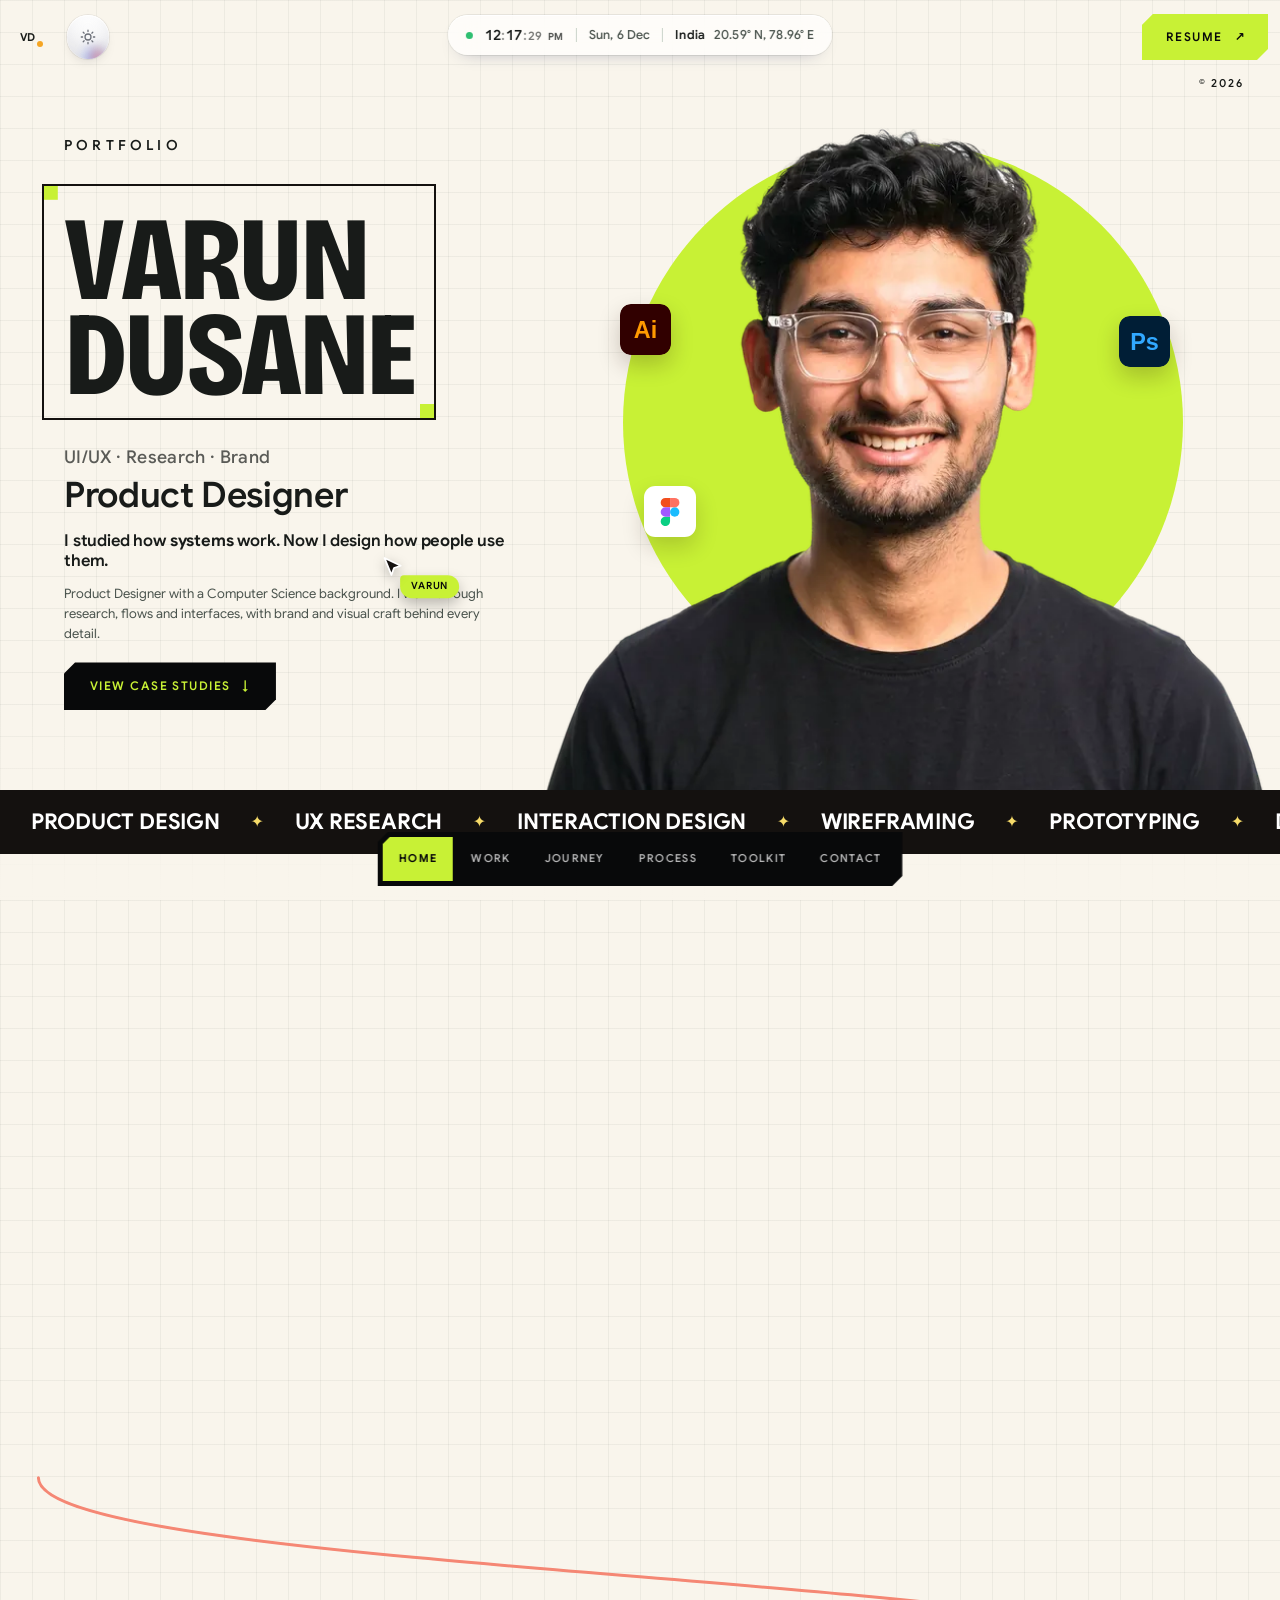
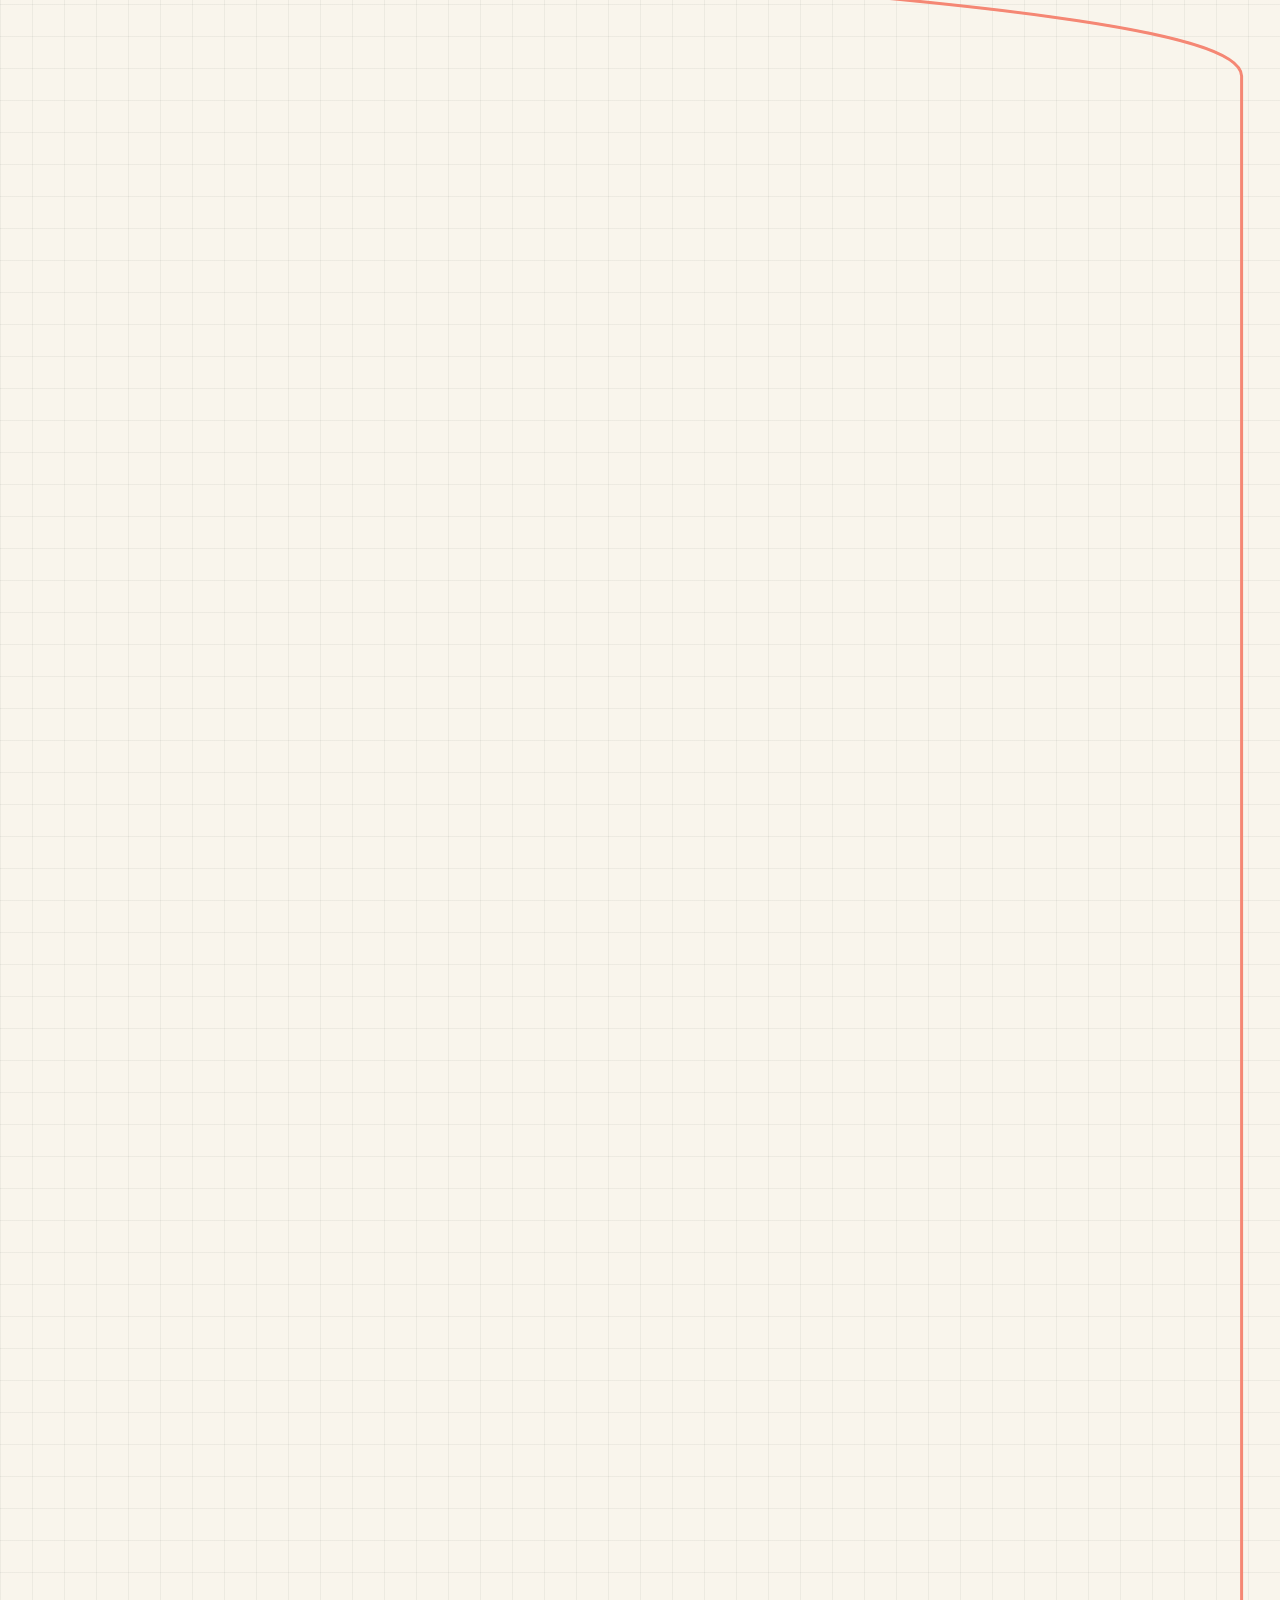
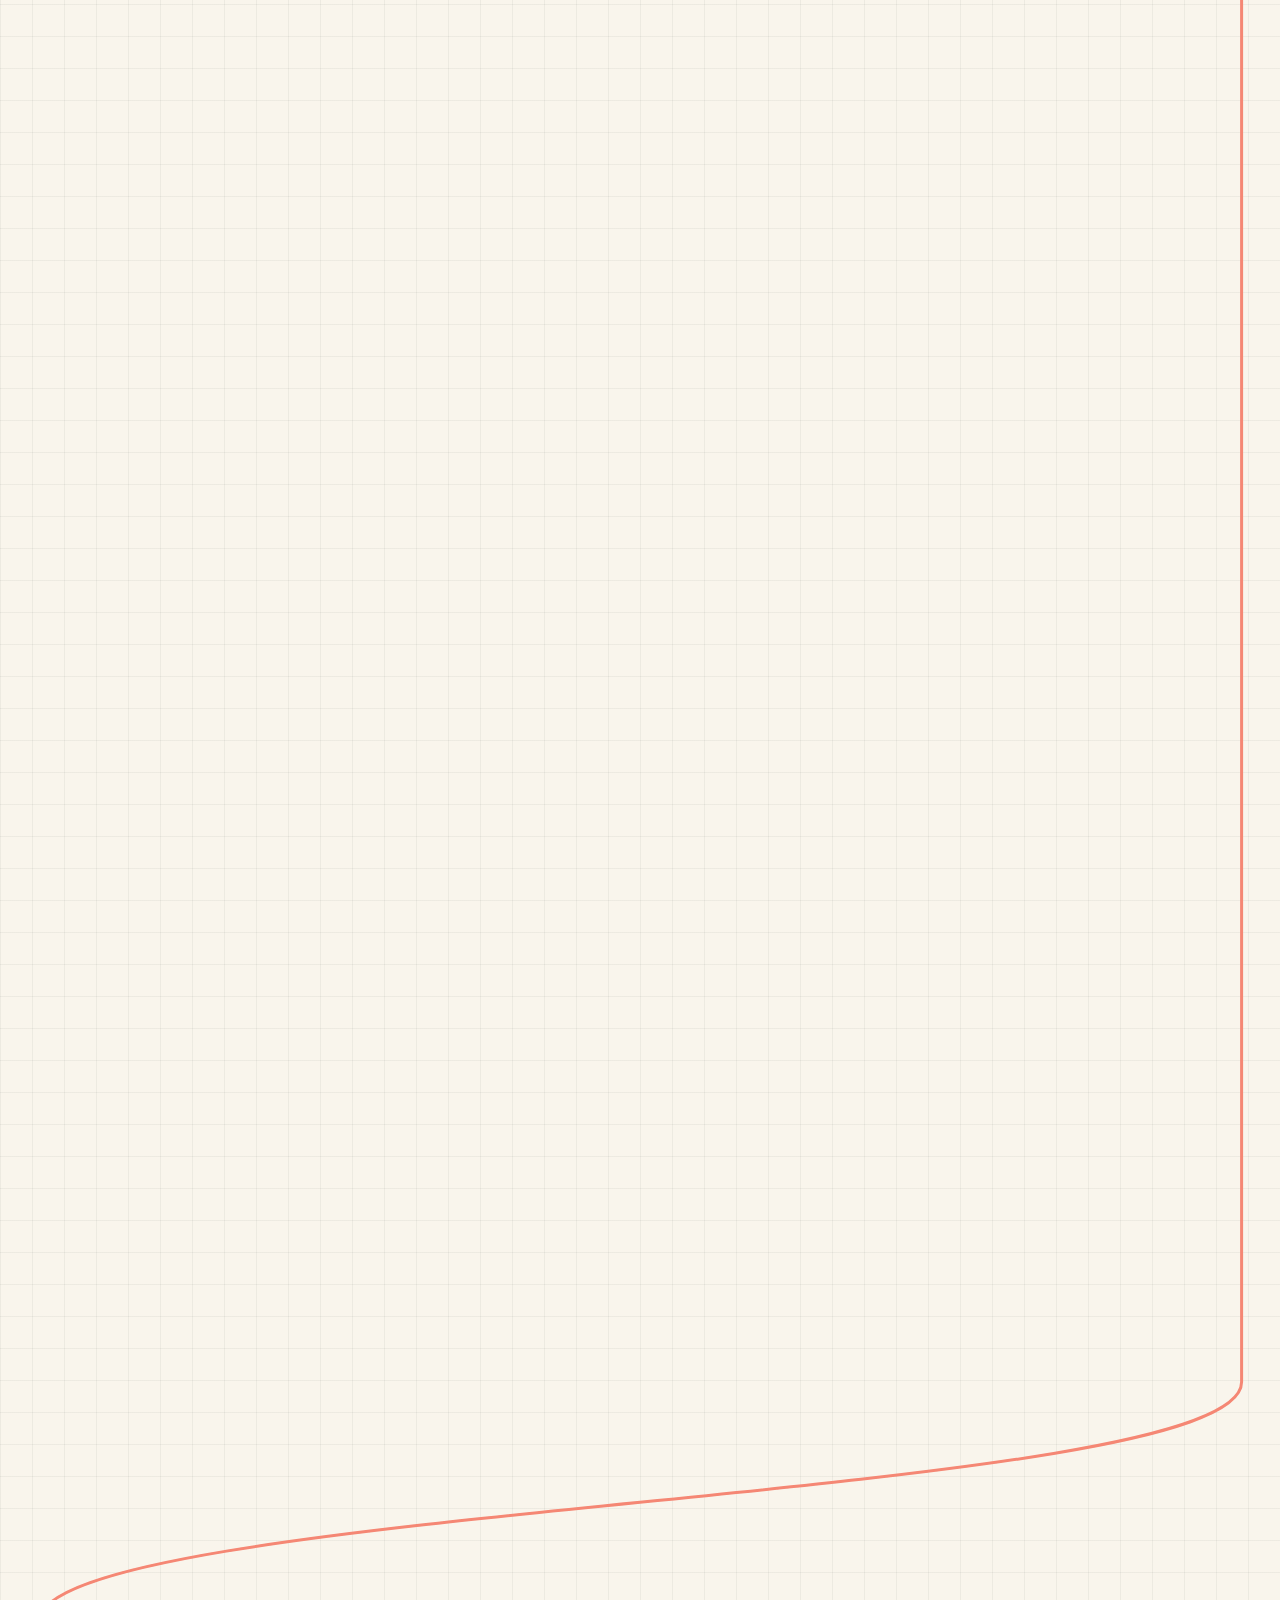
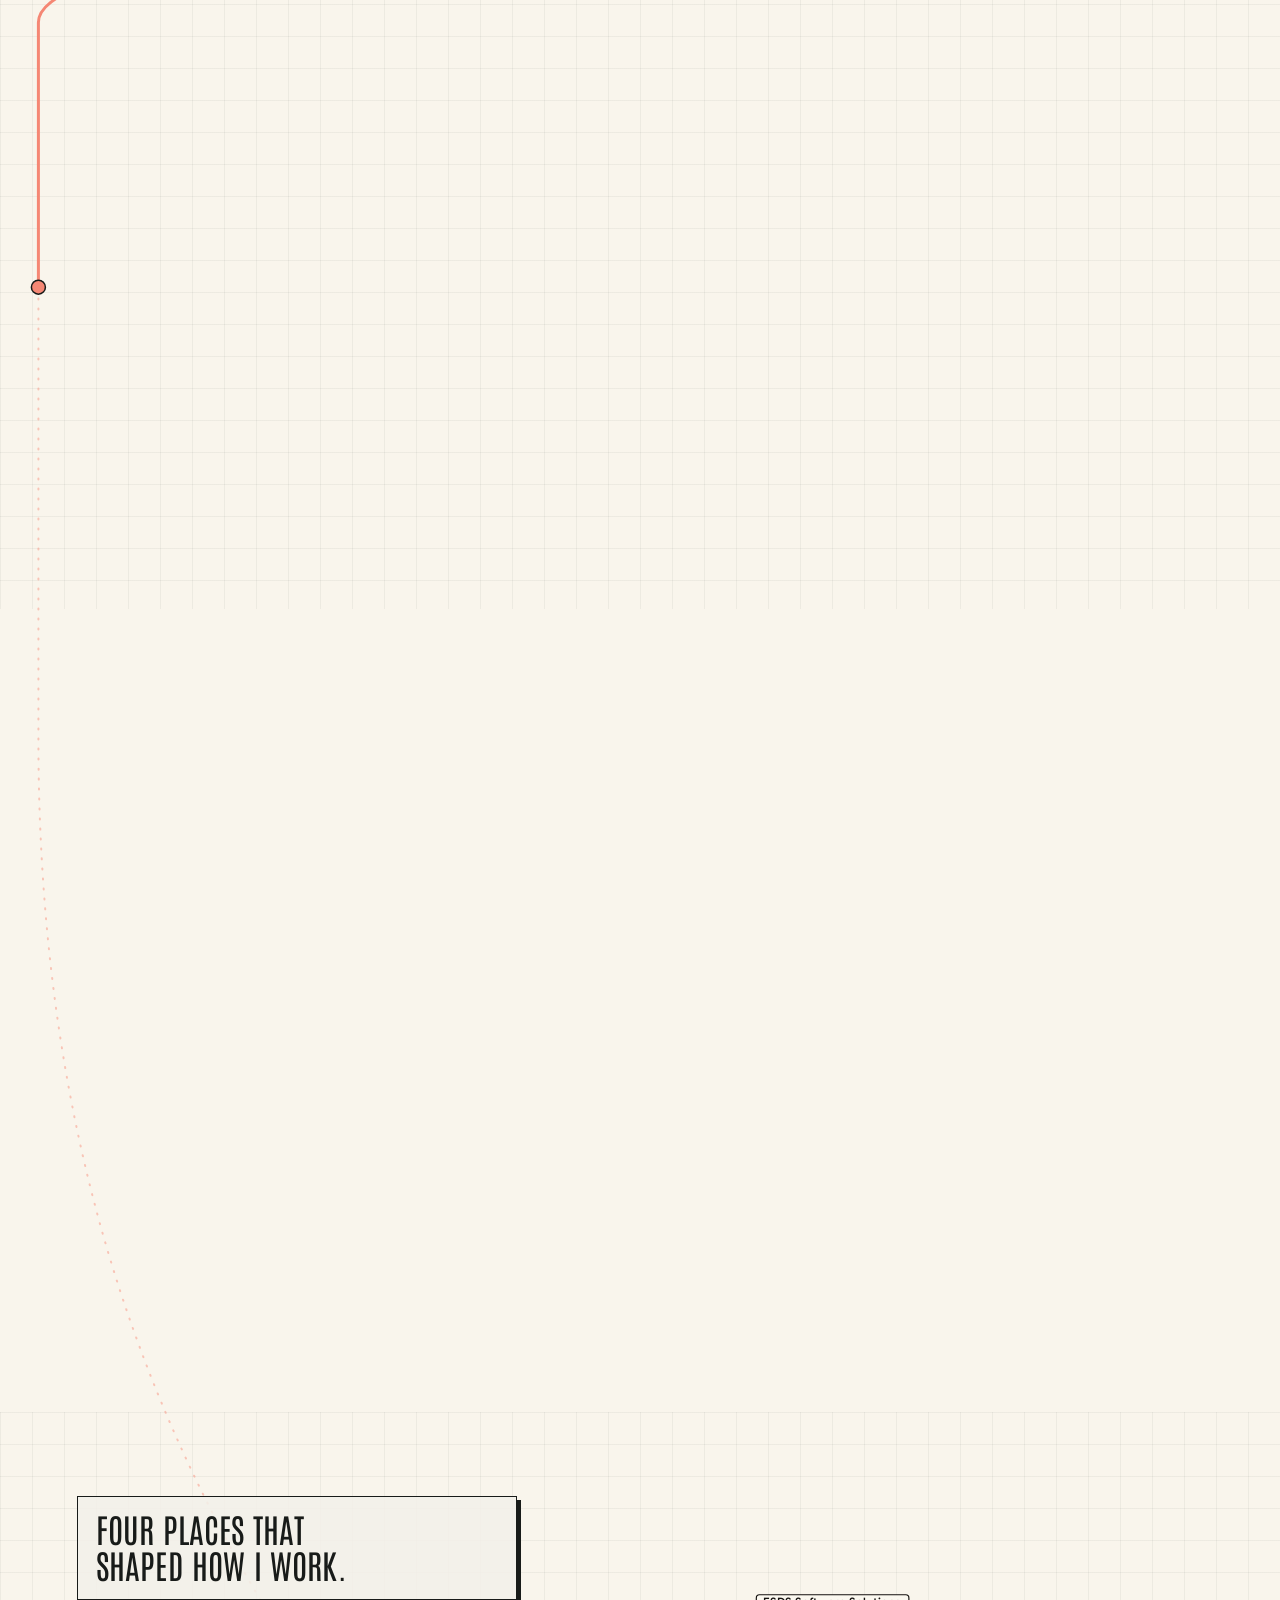
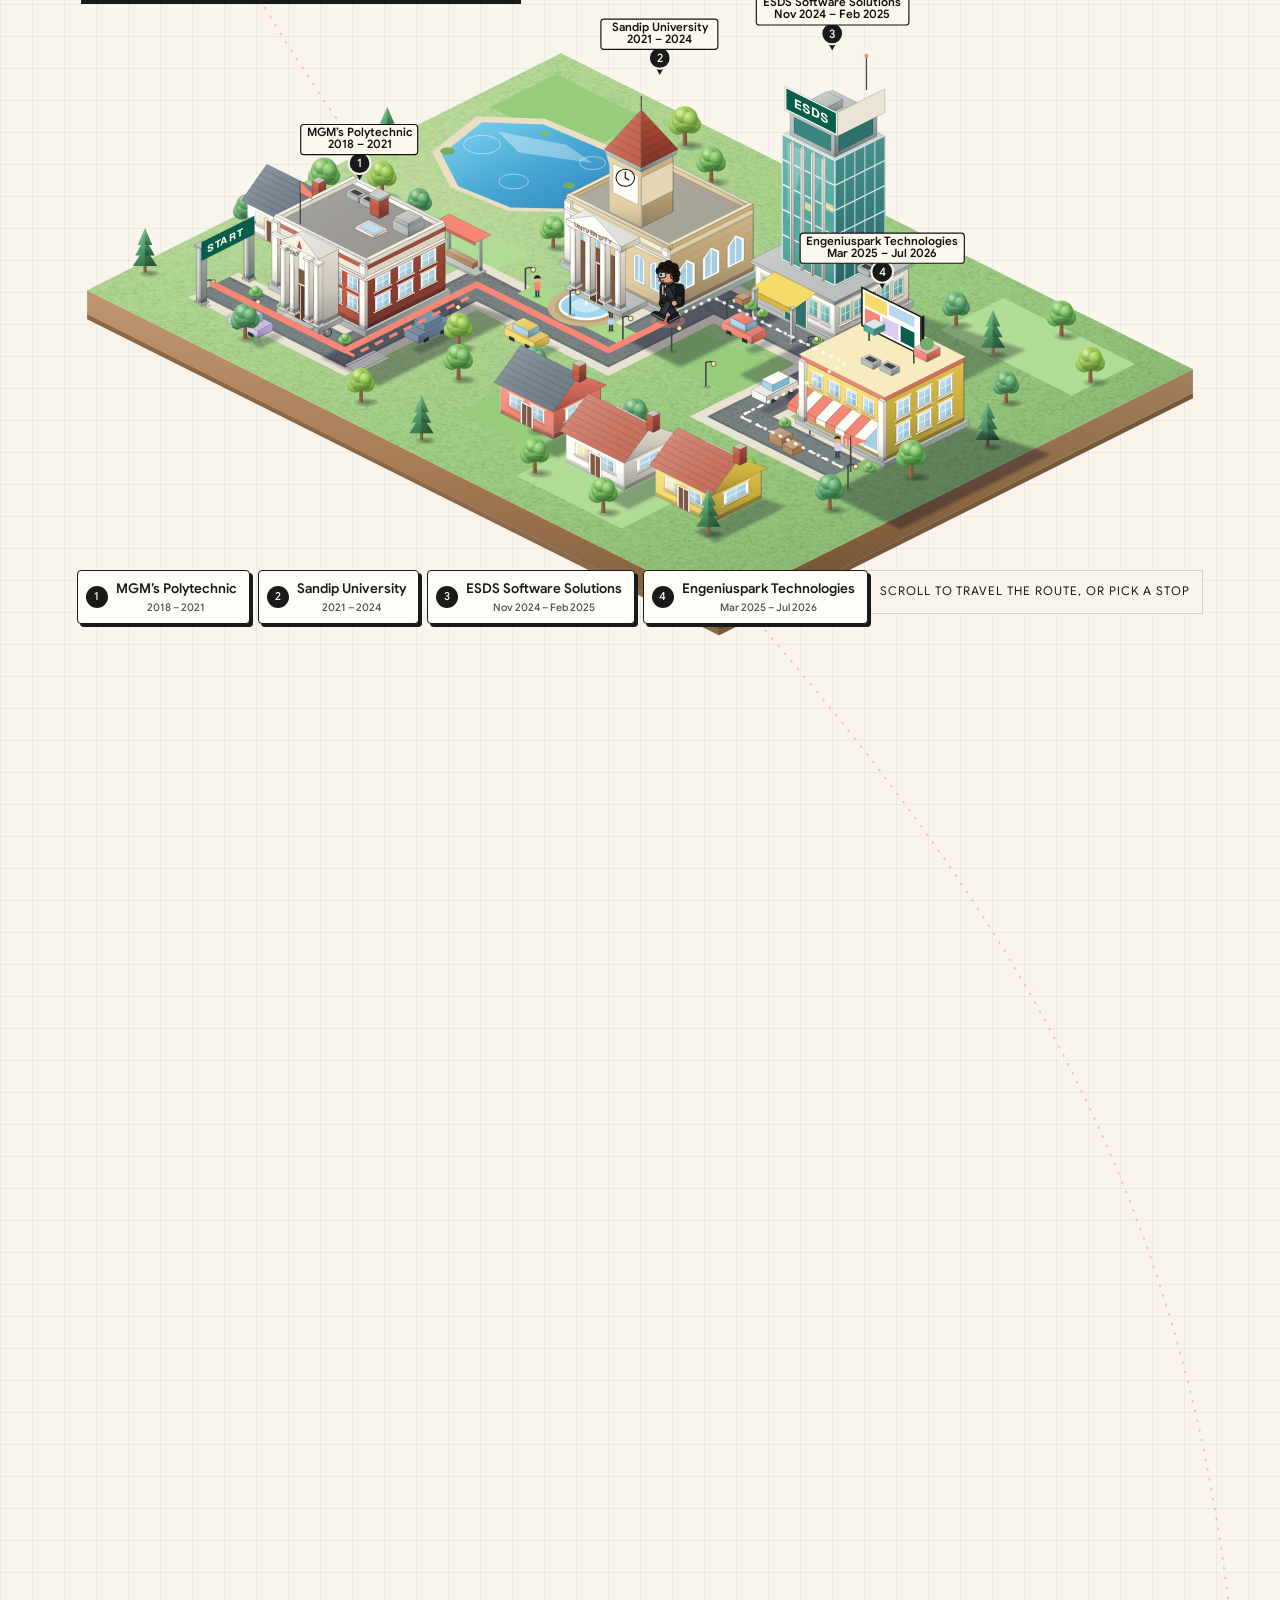
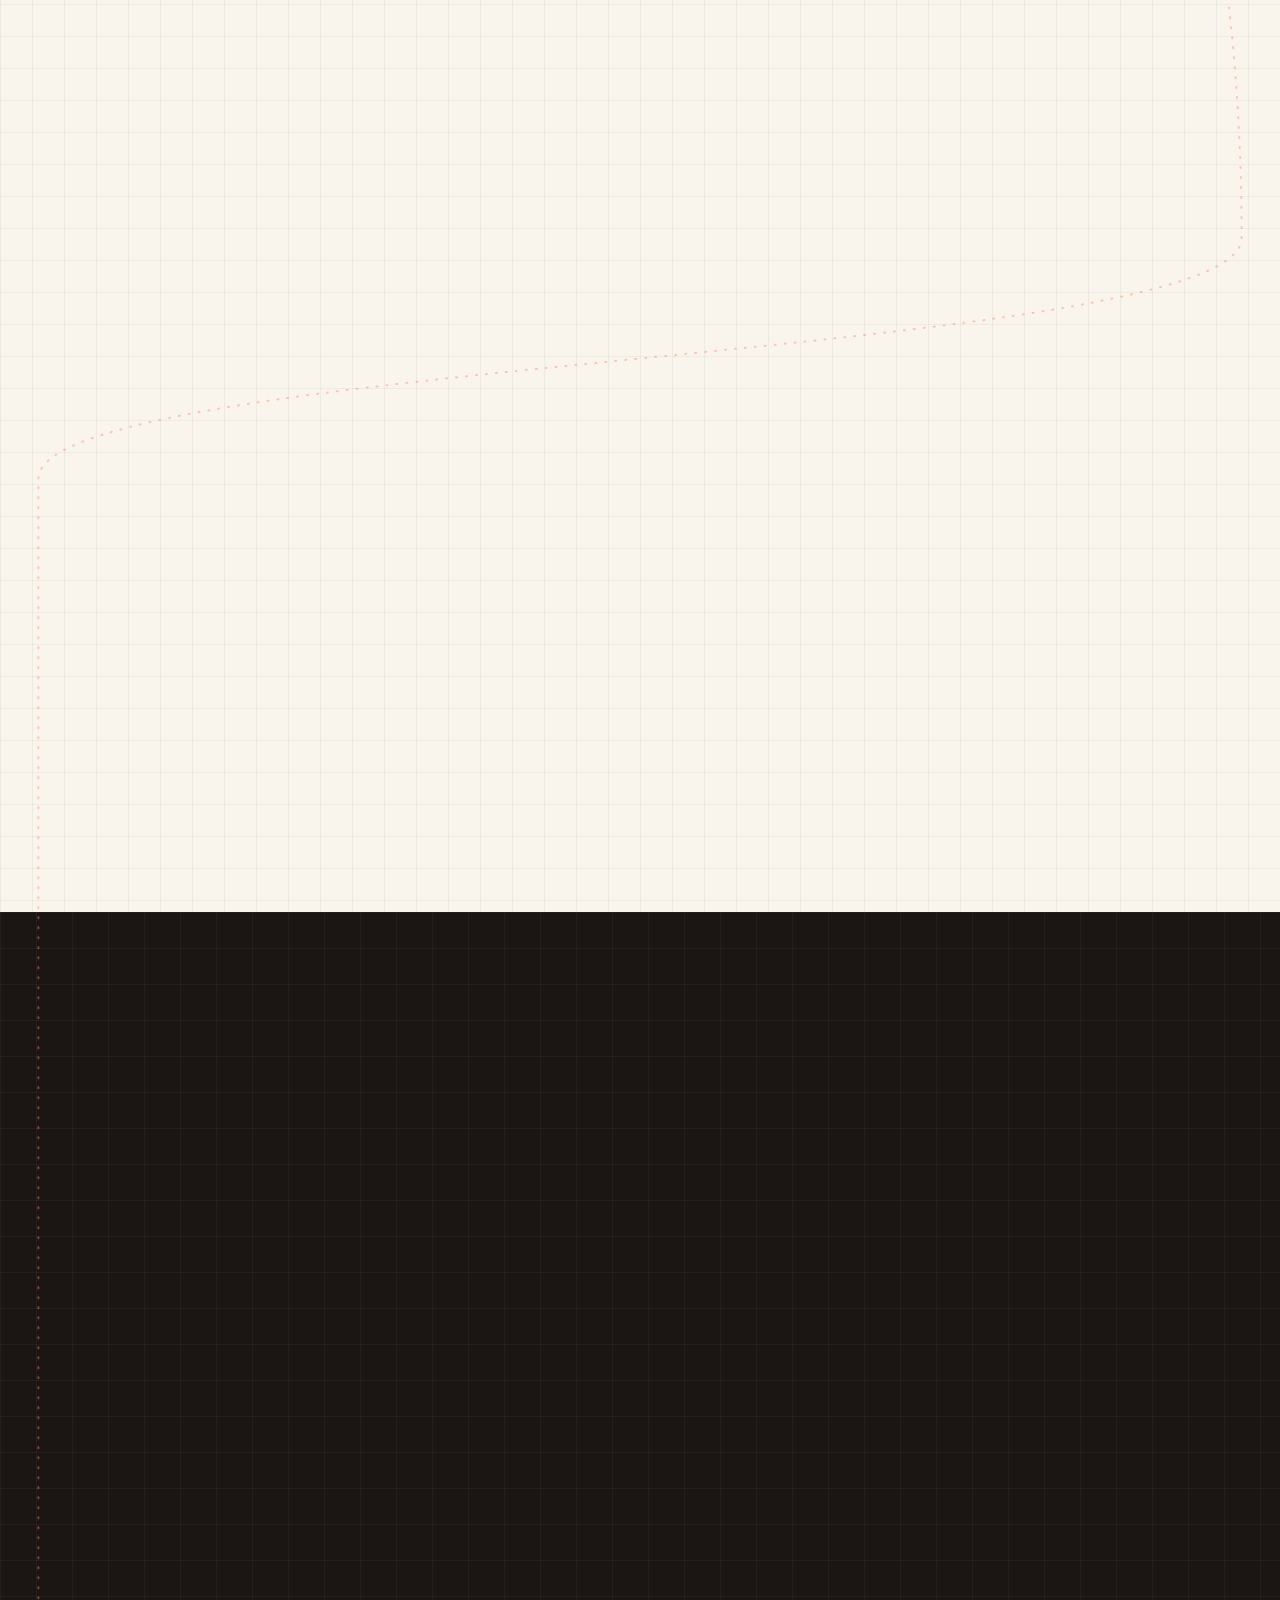
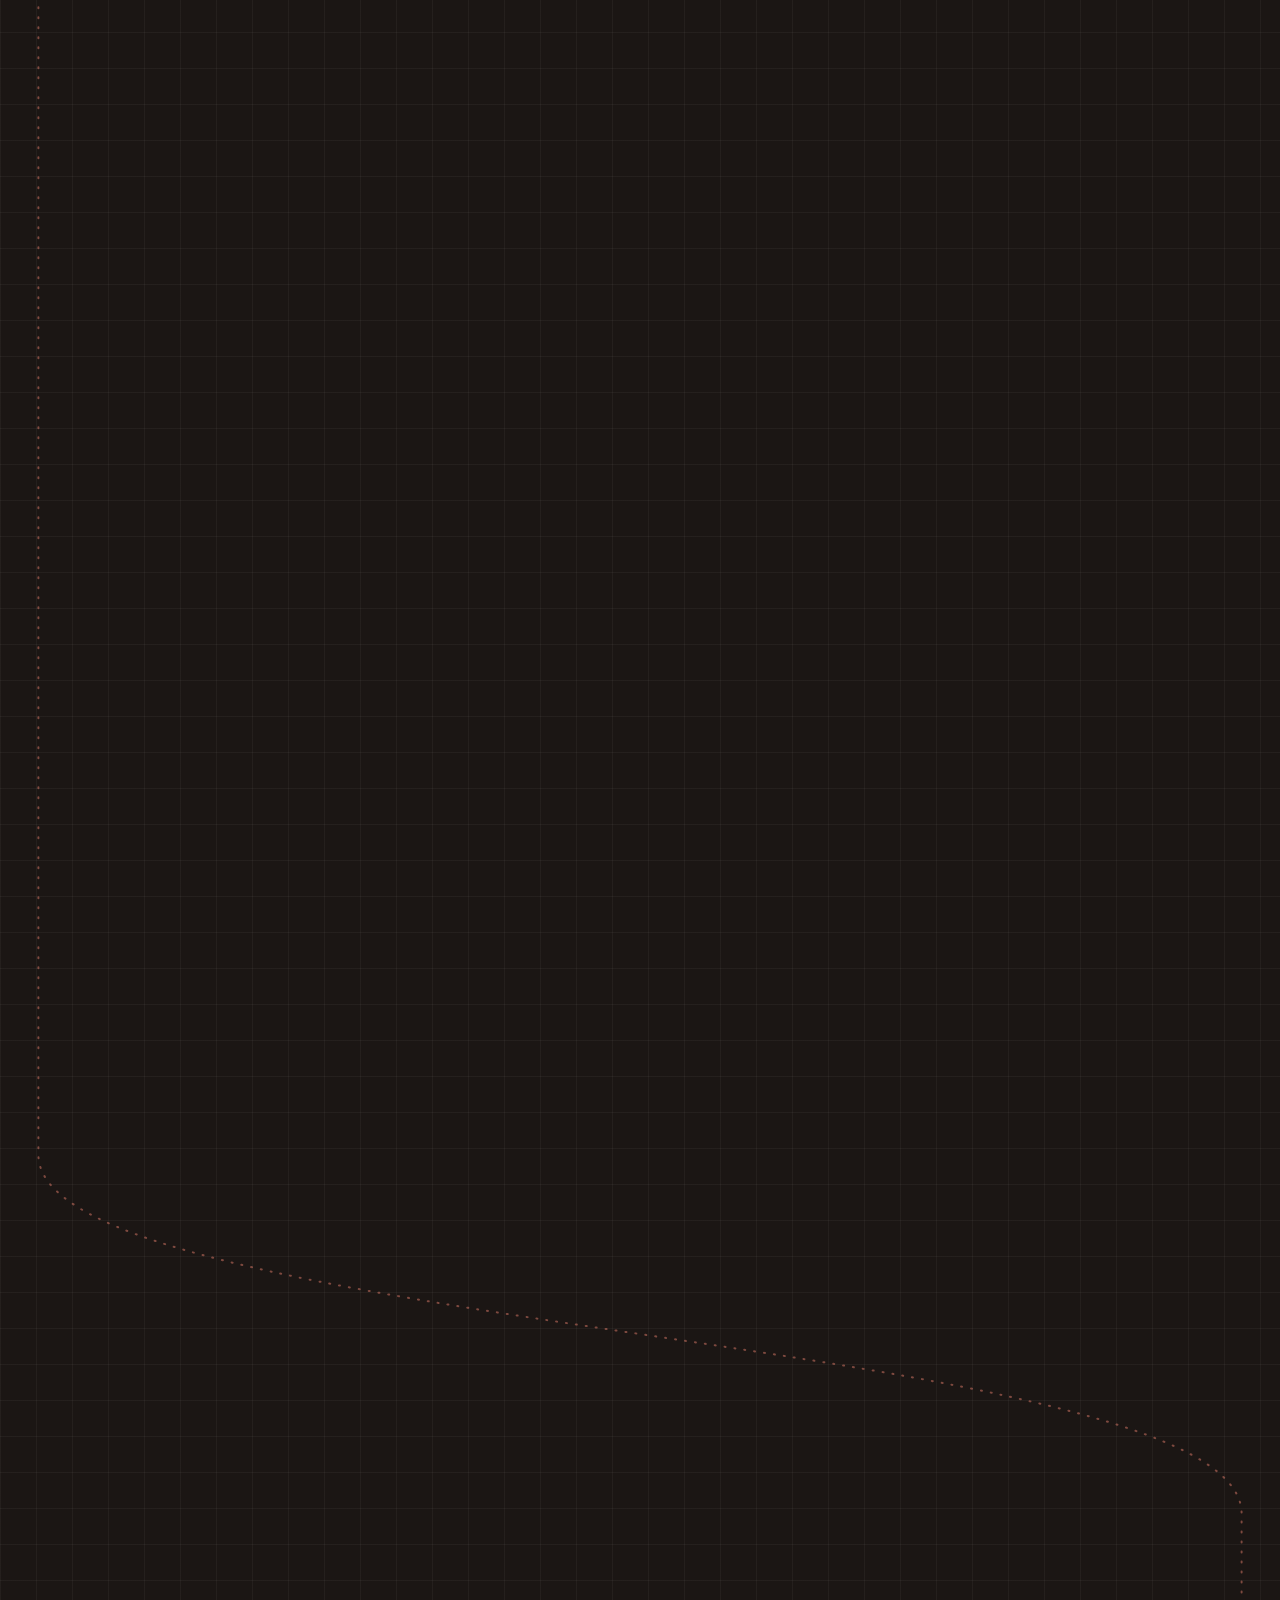
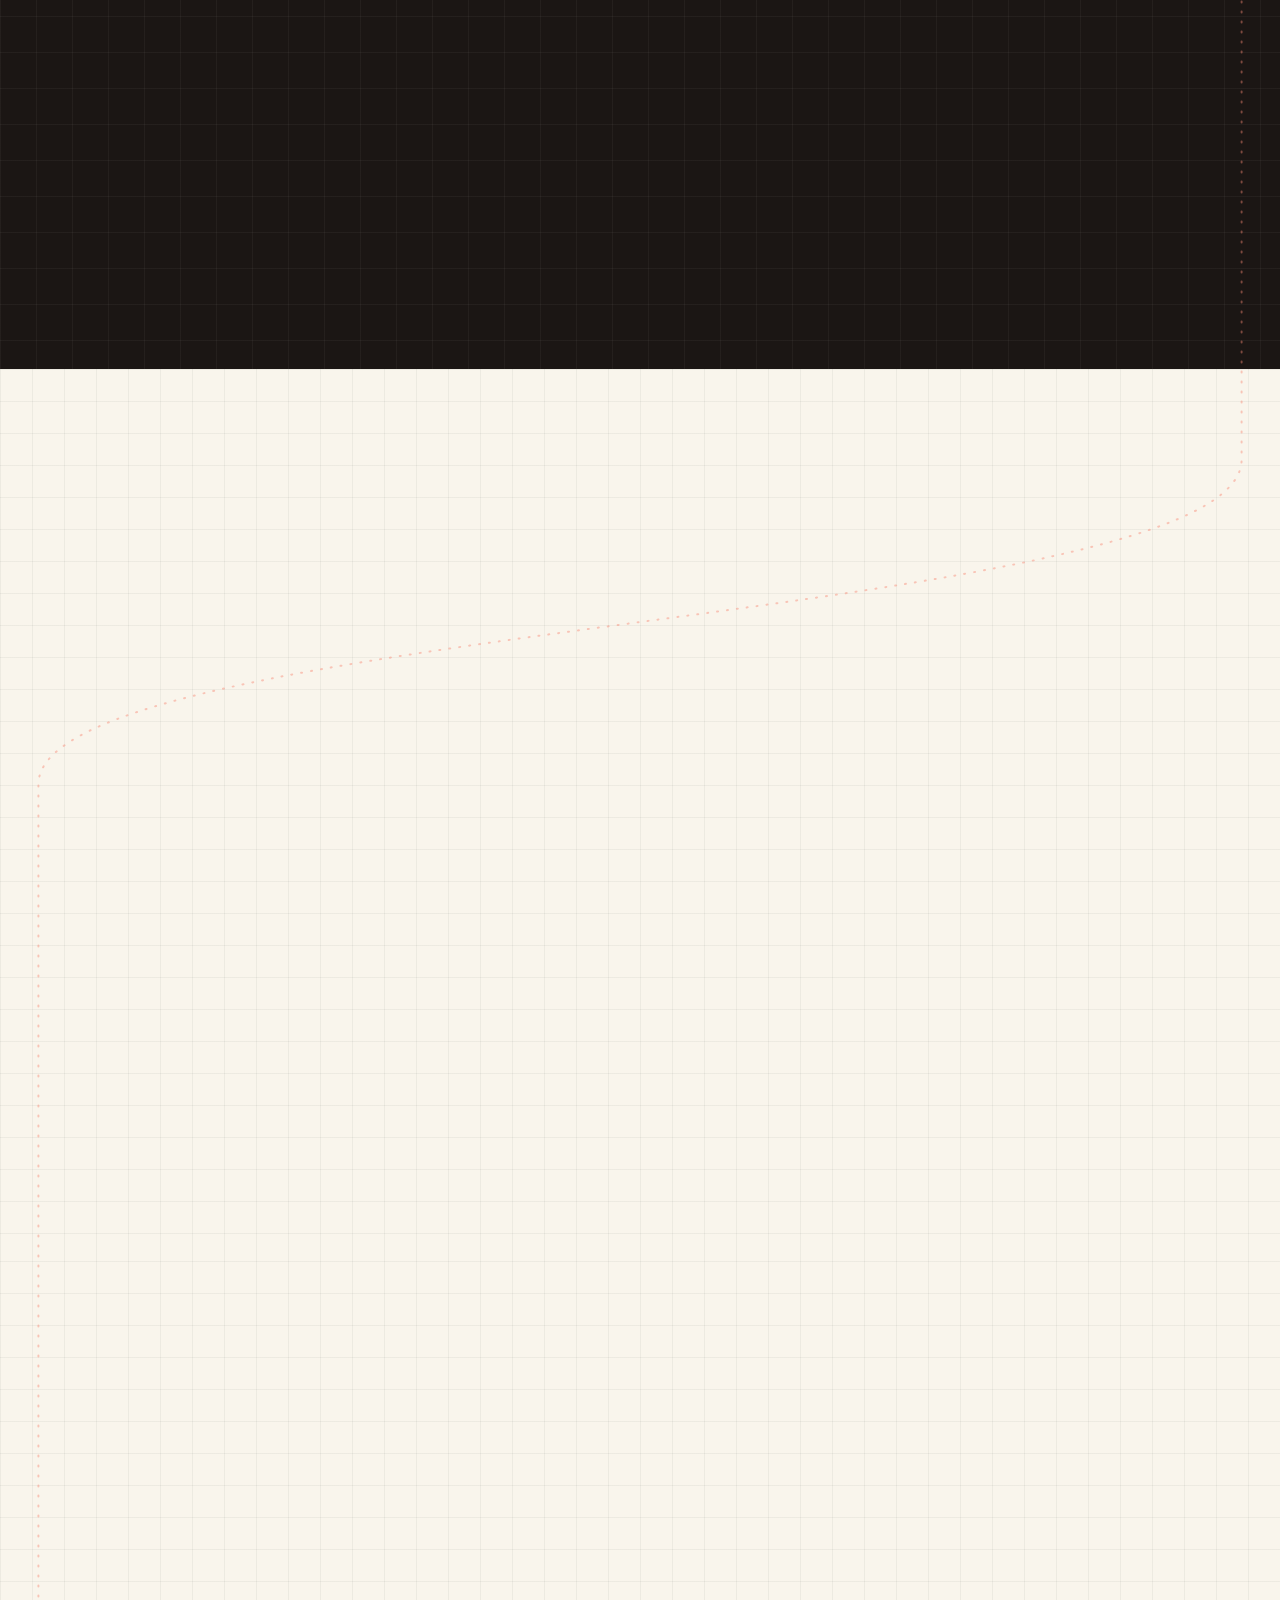
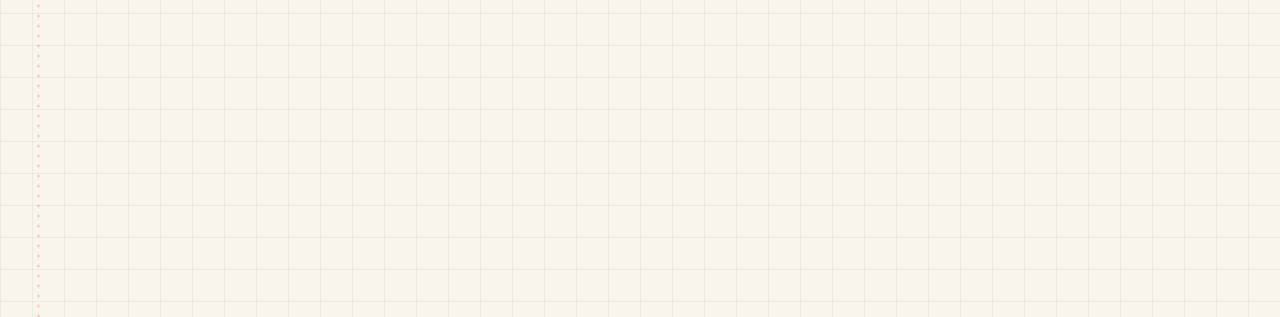
==== commit 49c6f7ef: "Contact screen: live macOS desktop with big call/email cards and real app icons Co-Authored-By: Clau" ====
--- a/index.html
+++ b/index.html
@@ -290,30 +290,25 @@
    <div class="cs-mon" id="csMon" role="region" aria-label="Contact details">
     <div class="cs-bez">
      <div class="cs-scr">
-      <div class="mx-menu" aria-hidden="true"><b>Contacts</b><span>File</span><span>Edit</span><span>View</span><span>Window</span><span>Help</span>
-       <em class="mx-sys"><svg viewBox="0 0 24 24" width="15" height="15" fill="none" stroke="currentColor" stroke-width="2" stroke-linecap="round"><path d="M2 9a15 15 0 0120 0M5.5 12.5a10 10 0 0113 0M9 16a5 5 0 016 0"/><circle cx="12" cy="19.2" r="1" fill="currentColor"/></svg><svg viewBox="0 0 28 14" width="22" height="11" fill="none" stroke="currentColor" stroke-width="1.4"><rect x="1" y="1.5" width="22" height="11" rx="3"/><rect x="3" y="3.5" width="15" height="7" rx="1.5" fill="currentColor" stroke="none"/><path d="M25 5v4" stroke-linecap="round"/></svg><span id="mxClock">Thu 3:10 AM</span></em></div>
-      <div class="mx-win" role="group" aria-label="Contact card">
-       <div class="mx-tb"><span class="mx-tl" aria-hidden="true"><i class="r"></i><i class="y"></i><i class="g"></i></span><span class="mx-ttl">Varun Dusane</span></div>
-       <div class="mx-split">
-        <div class="mx-side" aria-hidden="true"><p>All Contacts</p><div class="mx-sel"><img src="img/varun2-720.webp" alt="" width="28" height="28" loading="lazy"><span>Varun Dusane</span></div></div>
-        <div class="mx-card">
-         <div class="mx-head"><img class="mx-av" src="img/varun2-720.webp" alt="Portrait of Varun Dusane" width="72" height="72" loading="lazy" decoding="async"><div><h3>Varun Dusane</h3><p>Product Designer · UI/UX</p></div></div>
-         <div class="mx-act"><a class="mx-ab cs-tel" href="tel:+919373138407" aria-label="Call Varun"><svg viewBox="0 0 24 24" fill="currentColor" aria-hidden="true"><path d="M6.6 10.8a15 15 0 006.6 6.6l2.2-2.2c.3-.3.7-.4 1-.2 1.100.4 2.300.6 3.600.6.600 0 1 .4 1 1V20c0 .600-.4 1-1 1C10.600 21 3 13.400 3 4c0-.600.4-1 1-1h3.500c.600 0 1 .4 1 1 0 1.300.2 2.500.6 3.600.1.300 0 .7-.2 1z"/></svg><small>call</small></a><a class="mx-ab cs-mail" href="mailto:varunsdusane@gmail.com?subject=Hello%20Varun" aria-label="Email Varun"><svg viewBox="0 0 24 24" fill="none" stroke="currentColor" stroke-width="1.9" stroke-linecap="round" stroke-linejoin="round" aria-hidden="true"><rect x="3" y="5" width="18" height="14" rx="2.5"/><path d="M3.500 7l8.500 6.500L20.500 7"/></svg><small>mail</small></a></div>
-         <dl class="mx-f">
-          <div><dt>phone</dt><dd><a class="cs-tel" id="csTel" href="tel:+919373138407"><span id="csTelTxt">+91 93731 38407</span></a></dd></div>
-          <div><dt>email</dt><dd><a class="cs-mail" id="csMail" href="mailto:varunsdusane@gmail.com?subject=Hello%20Varun"><span id="csMailTxt">varunsdusane@gmail.com</span></a></dd></div>
-          <div><dt>location</dt><dd>India · available worldwide</dd></div>
-         </dl>
-        </div>
+      <div class="mx-wall" aria-hidden="true"><i></i><i></i><i></i></div>
+      <div class="mx-menu" aria-hidden="true"><svg viewBox="0 0 24 24" fill="currentColor" aria-hidden="true"><path d="M16.4 12.6c0-2.3 1.9-3.4 2-3.5-1.1-1.600-2.800-1.800-3.400-1.800-1.400-.1-2.800.9-3.500.9s-1.800-.8-3-.8c-1.500 0-3 .9-3.800 2.300-1.600 2.800-.4 7 1.200 9.300.8 1.100 1.700 2.400 2.900 2.300 1.200 0 1.600-.7 3-.7s1.800.7 3 .7 2-1.100 2.800-2.200c.9-1.300 1.200-2.500 1.300-2.600-.1 0-2.500-1-2.500-3.900zM14.200 5.800c.6-.8 1.100-1.900.9-3-1 0-2.100.6-2.800 1.400-.6.700-1.100 1.800-1 2.900 1.100.1 2.200-.5 2.900-1.300z"/></svg><b>Contact</b><span>File</span><span>Edit</span><span>View</span><span>Go</span><span>Window</span><span>Help</span>
+       <em class="mx-sys"><svg viewBox="0 0 24 24" fill="none" stroke="currentColor" stroke-width="2" stroke-linecap="round"><path d="M2 9a15 15 0 0120 0M5.5 12.5a10 10 0 0113 0M9 16a5 5 0 016 0"/><circle cx="12" cy="19.2" r="1" fill="currentColor"/></svg><svg viewBox="0 0 28 14" fill="none" stroke="currentColor" stroke-width="1.4"><rect x="1" y="1.5" width="22" height="11" rx="3"/><rect x="3" y="3.5" width="15" height="7" rx="1.5" fill="currentColor" stroke="none"/><path d="M25 5v4" stroke-linecap="round"/></svg><span id="mxClock">Thu 3:10 AM</span></em></div>
+      <div class="mx-main">
+       <div class="mx-hello"><h3 class="mx-hi" aria-label="Hello"><span id="mxHi" aria-hidden="true">Hello</span></h3><p>Got an idea or a project in mind? Let&rsquo;s talk.</p></div>
+       <div class="mx-cards">
+        <div class="mx-big mx-ph"><a class="mx-bl cs-tel" id="csTel" href="tel:+919373138407" aria-label="Call Varun on +91 93731 38407"><span class="mx-ic"><img src="img/ic/phone.webp" alt="" width="128" height="128" loading="lazy" decoding="async"></span><span class="mx-txt"><small>Call me</small><strong id="csTelTxt">+91 93731 38407</strong></span><span class="mx-go">Call now</span></a><button type="button" class="mx-cp" data-k="tel" aria-label="Copy phone number">Copy</button></div>
+        <div class="mx-big mx-ml"><a class="mx-bl cs-mail" id="csMail" href="mailto:varunsdusane@gmail.com?subject=Hello%20Varun" aria-label="Email Varun at varunsdusane@gmail.com"><span class="mx-ic"><img src="img/ic/gmail.webp" alt="" width="128" height="128" loading="lazy" decoding="async"></span><span class="mx-txt"><small>Email me</small><strong id="csMailTxt">varunsdusane@gmail.com</strong></span><span class="mx-go">Write a mail</span></a><button type="button" class="mx-cp" data-k="mail" aria-label="Copy email address">Copy</button></div>
        </div>
+       <span class="mx-stat"><i aria-hidden="true"></i>India &middot; available worldwide &middot; <b id="mxIST">--:--</b> IST</span>
       </div>
       <nav class="mx-dock" aria-label="Contact shortcuts">
-       <a class="mx-app cs-mail" href="mailto:varunsdusane@gmail.com?subject=Hello%20Varun" aria-label="Email" data-t="Email"><span class="ic gm"><svg viewBox="0 0 24 24" aria-hidden="true"><path fill="#4285F4" d="M2 7.3l4.2 3.1V20H3.2A1.2 1.2 0 012 18.8z"/><path fill="#34A853" d="M22 7.3l-4.2 3.1V20h3A1.2 1.2 0 0022 18.8z"/><path fill="#FBBC04" d="M17.8 4.6v5.8L22 7.3V5.6c0-1.6-1.8-2.5-3.1-1.6z"/><path fill="#EA4335" d="M2 5.6c0-1.6 1.8-2.5 3.1-1.6L12 9.1l6.9-5.1c1.3-.9 3.1 0 3.1 1.6v1.7L12 14.6 2 7.3z"/><path fill="#C5221F" d="M6.2 4.6v5.8L2 7.3V5.6z" opacity=".0"/></svg></span></a>
-       <a class="mx-app cs-tel" href="tel:+919373138407" aria-label="Phone" data-t="Phone"><span class="ic ph"><svg viewBox="0 0 24 24" aria-hidden="true"><path fill="#fff" d="M7.2 3.5l2 4.2c.2.4.1.9-.2 1.2L7.8 10c1 2 2.6 3.7 4.6 4.7l1.2-1.2c.3-.3.8-.4 1.2-.2l4.2 2c.5.2.7.7.6 1.2l-.4 2.2c-.1.7-.7 1.2-1.4 1.2C9.6 19.5 4.5 14.4 4 7.6c0-.7.5-1.300 1.200-1.400l2.200-.4c.5-.1 1 .1 1.200.6z" transform="translate(-.5 -.5) scale(1.04)"/></svg></span></a>
+       <a class="mx-app cs-mail" href="mailto:varunsdusane@gmail.com?subject=Hello%20Varun" aria-label="Email" data-t="Mail"><img src="img/ic/gmail.webp" alt="" width="64" height="64" loading="lazy"></a>
+       <a class="mx-app cs-tel" href="tel:+919373138407" aria-label="Phone" data-t="Phone"><img src="img/ic/phone.webp" alt="" width="64" height="64" loading="lazy"></a>
        <i class="mx-sep" aria-hidden="true"></i>
-       <a class="mx-app cs-be" id="csBe" href="https://www.behance.net/varundusane" target="_blank" rel="noopener" aria-label="Behance profile (opens in a new tab)" data-t="Behance"><span class="ic be"><svg viewBox="0 0 24 24" aria-hidden="true"><path fill="#fff" d="M22 7h-7V5h7v2zm1.726 10c-.442 1.297-2.029 3-5.101 3-3.074 0-5.564-1.729-5.564-5.675 0-3.91 2.325-5.92 5.466-5.92 3.082 0 4.964 1.782 5.375 4.426.078.506.109 1.188.095 2.14H15.97c.13 3.211 3.483 3.312 4.588 2.029h3.168zm-7.686-4h4.965c-.105-1.547-1.136-2.219-2.477-2.219-1.466 0-2.277.768-2.488 2.219zm-9.574 6.988H0V5.021h6.953c5.476.081 5.58 5.444 2.72 6.906 3.461 1.26 3.577 8.061-3.207 8.061zM3 11h3.584c2.508 0 2.906-3-.312-3H3v3zm3.391 3H3v3.016h3.341c3.055 0 2.868-3.016.05-3.016z" transform="translate(2.4 3) scale(.8)"/></svg></span></a>
-       <a class="mx-app cs-li" id="csLi" href="https://www.linkedin.com/in/varundusane/" target="_blank" rel="noopener" aria-label="LinkedIn profile (opens in a new tab)" data-t="LinkedIn"><span class="ic li"><svg viewBox="0 0 24 24" aria-hidden="true"><path fill="#0A66C2" d="M20.447 20.452h-3.554v-5.569c0-1.328-.027-3.037-1.852-3.037-1.853 0-2.136 1.445-2.136 2.939v5.667H9.351V9h3.414v1.561h.046c.477-.9 1.637-1.85 3.37-1.85 3.601 0 4.267 2.37 4.267 5.455v6.286zM5.337 7.433c-1.144 0-2.063-.926-2.063-2.065 0-1.138.92-2.063 2.063-2.063 1.14 0 2.064.925 2.064 2.063 0 1.139-.925 2.065-2.064 2.065zm1.782 13.019H3.555V9h3.564v11.452zM22.225 0H1.771C.792 0 0 .774 0 1.729v20.542C0 23.227.792 24 1.771 24h20.451C23.2 24 24 23.227 24 22.271V1.729C24 .774 23.2 0 22.222 0h.003z"/></svg></span></a>
+       <a class="mx-app cs-be" href="https://www.behance.net/varundusane" target="_blank" rel="noopener" aria-label="Behance profile (opens in a new tab)" data-t="Behance"><img src="img/ic/behance.webp" alt="" width="64" height="64" loading="lazy"></a>
+       <a class="mx-app cs-li" href="https://www.linkedin.com/in/varundusane/" target="_blank" rel="noopener" aria-label="LinkedIn profile (opens in a new tab)" data-t="LinkedIn"><img src="img/ic/linkedin.webp" alt="" width="64" height="64" loading="lazy"></a>
       </nav>
+      <div class="mx-toast" id="mxToast" role="status" aria-live="polite"></div>
       <i class="cs-shine" aria-hidden="true"></i>
      </div>
     </div>
--- a/style.css
+++ b/style.css
@@ -1755,58 +1755,74 @@
  .cs-neck{height:18px}
 }
 
-/* ===== macOS-style contact screen ===== */
-.room.cs .cs-scr{--mxf:-apple-system,BlinkMacSystemFont,"SF Pro Text","Inter","Segoe UI",system-ui,sans-serif;font-family:var(--mxf);background:radial-gradient(120% 90% at 20% 10%,#5B6CFF 0,#8E5BFF 35%,#FF7AB6 70%,#FFB86B 100%);color:#1D1D1F;display:block;--mxw:rgba(246,246,248,.82);--mxt:#1D1D1F;--mxs:#6E6E73;--mxl:rgba(0,0,0,.1);--mxc:rgba(255,255,255,.7)}
-html[data-theme=dark] .room.cs .cs-scr{background:radial-gradient(120% 90% at 20% 10%,#1E2A78 0,#3B1D7A 40%,#7A2A5E 75%,#8A4A2A 100%);--mxw:rgba(40,40,44,.82);--mxt:#F5F5F7;--mxs:#98989D;--mxl:rgba(255,255,255,.12);--mxc:rgba(255,255,255,.1)}
-.mx-menu{position:absolute;left:0;right:0;top:0;height:clamp(16px,2.1vw,24px);display:flex;align-items:center;gap:clamp(8px,1.3vw,16px);padding:0 clamp(8px,1.2vw,14px);background:rgba(255,255,255,.28);backdrop-filter:blur(18px) saturate(1.6);-webkit-backdrop-filter:blur(18px) saturate(1.6);color:#fff;font-size:clamp(7px,.95vw,12px);font-weight:500;z-index:3;text-shadow:0 0 1px rgba(0,0,0,.25)}
-.mx-menu b{font-weight:700}
-.mx-sys{margin-left:auto;display:flex;align-items:center;gap:clamp(5px,.8vw,10px);font-style:normal}
-.mx-sys svg{height:clamp(7px,1vw,12px);width:auto}
-.mx-win{position:absolute;left:50%;top:50%;transform:translate(-50%,-50%);width:min(78%,640px);aspect-ratio:16/9.4;border-radius:clamp(7px,1vw,12px);background:var(--mxw);backdrop-filter:blur(30px) saturate(1.8);-webkit-backdrop-filter:blur(30px) saturate(1.8);box-shadow:0 0 0 .5px rgba(0,0,0,.3),0 18px 40px rgba(0,0,0,.35);color:var(--mxt);display:flex;flex-direction:column;overflow:hidden;z-index:1;margin-top:-2%}
-.mx-tb{position:relative;display:flex;align-items:center;height:clamp(14px,2.1vw,26px);padding:0 clamp(6px,1vw,12px);border-bottom:1px solid var(--mxl);flex:none}
-.mx-tl{display:flex;gap:clamp(3px,.55vw,7px)}
-.mx-tl i{width:clamp(6px,.9vw,12px);height:clamp(6px,.9vw,12px);border-radius:50%;display:block;box-shadow:inset 0 0 0 .5px rgba(0,0,0,.25)}
-.mx-tl .r{background:#FF5F57}.mx-tl .y{background:#FEBC2E}.mx-tl .g{background:#28C840}
-.mx-ttl{position:absolute;left:0;right:0;text-align:center;font-size:clamp(7px,.95vw,12px);font-weight:600;color:var(--mxs);pointer-events:none}
-.mx-split{display:grid;grid-template-columns:30% 1fr;flex:1;min-height:0}
-.mx-side{border-right:1px solid var(--mxl);padding:clamp(5px,.8vw,10px);background:var(--mxc);font-size:clamp(6px,.85vw,11px)}
-.mx-side p{margin:0 0 clamp(3px,.5vw,6px);color:var(--mxs);font-weight:600;font-size:.85em}
-.mx-sel{display:flex;align-items:center;gap:clamp(3px,.5vw,6px);padding:clamp(2px,.4vw,5px);border-radius:clamp(3px,.45vw,6px);background:#0A84FF;color:#fff;font-weight:500}
-.mx-sel img{width:clamp(10px,1.5vw,20px);height:clamp(10px,1.5vw,20px);border-radius:50%;object-fit:cover;object-position:50% 20%}
-.mx-card{padding:clamp(7px,1.3vw,16px);display:flex;flex-direction:column;gap:clamp(5px,.9vw,11px);min-width:0}
-.mx-head{display:flex;align-items:center;gap:clamp(7px,1.1vw,14px)}
-.mx-av{width:clamp(26px,4.6vw,58px);height:clamp(26px,4.6vw,58px);border-radius:50%;object-fit:cover;object-position:50% 18%;background:#cfd3dc;flex:none}
-.mx-head h3{margin:0;font:600 clamp(10px,1.7vw,21px)/1.15 var(--mxf);letter-spacing:-.01em;color:var(--mxt)}
-.mx-head p{margin:2px 0 0;font-size:clamp(7px,.95vw,12px);color:var(--mxs)}
-.mx-act{display:flex;gap:clamp(5px,.8vw,10px)}
-.mx-ab{display:flex;flex-direction:column;align-items:center;gap:2px;text-decoration:none;color:#0A84FF;font-size:clamp(6px,.8vw,10px);font-weight:500}
-.mx-ab svg{width:clamp(18px,2.6vw,32px);height:clamp(18px,2.6vw,32px);padding:clamp(4px,.6vw,8px);border-radius:50%;background:rgba(10,132,255,.14);box-sizing:border-box;transition:background .2s,transform .2s}
-.mx-ab:hover svg{background:rgba(10,132,255,.28);transform:scale(1.06)}
-.mx-f{margin:0;display:flex;flex-direction:column}
-.mx-f>div{padding:clamp(3px,.5vw,6px) 0;border-top:1px solid var(--mxl);min-width:0}
-.mx-f dt{font-size:clamp(6px,.8vw,10px);color:var(--mxs);text-transform:lowercase}
-.mx-f dd{margin:1px 0 0;font-size:clamp(8px,1.15vw,14px);color:var(--mxt);overflow-wrap:anywhere}
-.mx-f dd a{color:#0A84FF;text-decoration:none}.mx-f dd a:hover{text-decoration:underline}
-.mx-dock{position:absolute;left:50%;bottom:clamp(4px,.8vw,10px);transform:translateX(-50%);display:flex;align-items:flex-end;gap:clamp(4px,.7vw,9px);padding:clamp(3px,.5vw,6px) clamp(5px,.8vw,10px);border-radius:clamp(9px,1.4vw,18px);background:rgba(255,255,255,.3);backdrop-filter:blur(20px) saturate(1.6);-webkit-backdrop-filter:blur(20px) saturate(1.6);box-shadow:0 0 0 .5px rgba(255,255,255,.5) inset,0 8px 20px rgba(0,0,0,.25);z-index:2}
-.mx-app{position:relative;display:block;width:clamp(20px,3.4vw,44px);height:clamp(20px,3.4vw,44px);transition:transform .22s cubic-bezier(.3,1.4,.5,1);transform-origin:50% 100%;text-decoration:none}
-.mx-app:hover,.mx-app:focus-visible{transform:scale(1.35) translateY(-8%);outline:none}
-.mx-app:focus-visible .ic{box-shadow:0 0 0 2px #fff,0 0 0 4px #0A84FF}
-.mx-app .ic{display:grid;place-items:center;width:100%;height:100%;border-radius:22.5%;box-shadow:0 2px 5px rgba(0,0,0,.3),inset 0 0 0 .5px rgba(0,0,0,.15)}
-.mx-app .ic svg{width:62%;height:62%;display:block}
-.ic.gm{background:#fff}.ic.ph{background:linear-gradient(#5BE26F,#1DB954)}.ic.ph svg{width:64%;height:64%}.ic.be{background:#0057FF}.ic.li{background:#fff}.ic.li svg{width:60%;height:60%}
-.mx-app::after{content:attr(data-t);position:absolute;bottom:calc(100% + 8px);left:50%;transform:translateX(-50%) scale(.9);padding:2px 8px;border-radius:6px;background:rgba(40,40,44,.92);color:#fff;font:500 clamp(8px,1vw,12px)/1.4 var(--mxf);white-space:nowrap;opacity:0;pointer-events:none;transition:opacity .15s}
+/* ===== macOS-style live contact screen ===== */
+.room.cs .cs-scr{container-type:inline-size;aspect-ratio:16/10;position:relative;overflow:hidden;display:block;background:#1b1450;font-family:-apple-system,BlinkMacSystemFont,"SF Pro Text","Inter","Segoe UI",system-ui,sans-serif;color:#fff;--mxa:#7C5CFF;--mxb:#FF5FA2;--mxc:#FFA94D}
+html[data-theme=light] .room.cs .cs-scr{background:#3a2d9e}
+.mx-wall{position:absolute;inset:0;overflow:hidden;background:linear-gradient(160deg,#1c1a5e,#3a1a6e 55%,#6a2458)}
+html[data-theme=light] .mx-wall{background:linear-gradient(160deg,#3b36c9,#8a3fd0 55%,#e0518e)}
+.mx-wall i{position:absolute;width:60cqw;height:60cqw;border-radius:50%;filter:blur(9cqw);opacity:.75;animation:mxBlob 16s ease-in-out infinite alternate}
+.mx-wall i:nth-child(1){left:-12cqw;top:-18cqw;background:var(--mxa)}
+.mx-wall i:nth-child(2){right:-14cqw;top:6cqw;background:var(--mxb);animation-duration:20s;animation-delay:-6s}
+.mx-wall i:nth-child(3){left:22cqw;bottom:-30cqw;background:var(--mxc);animation-duration:24s;animation-delay:-11s;opacity:.6}
+@keyframes mxBlob{to{transform:translate(9cqw,7cqw) scale(1.18)}}
+.mx-menu{position:absolute;left:0;right:0;top:0;height:3.4cqw;min-height:15px;display:flex;align-items:center;gap:1.8cqw;padding:0 1.6cqw;background:rgba(20,16,50,.35);backdrop-filter:blur(18px) saturate(1.6);-webkit-backdrop-filter:blur(18px) saturate(1.6);font-size:max(8px,1.3cqw);font-weight:500;z-index:3}
+.mx-menu b{font-weight:700}.mx-menu svg{height:1.5cqw;min-height:9px;width:auto}
+.mx-sys{margin-left:auto;display:flex;align-items:center;gap:1.1cqw;font-style:normal}
+.mx-main{position:absolute;inset:3.4cqw 0 11cqw;display:flex;flex-direction:column;justify-content:center;gap:2cqw;padding:0 5cqw;z-index:1}
+.mx-hello{display:flex;align-items:flex-end;justify-content:space-between;gap:2cqw}
+.mx-hi{margin:0;font:700 7.2cqw/1 var(--fd,system-ui);letter-spacing:-.01em;height:1.05em;overflow:hidden;position:relative;min-width:30cqw;text-transform:none}
+.mx-hi span{display:block;animation:mxIn .5s cubic-bezier(.2,.8,.3,1) both}
+@keyframes mxIn{from{transform:translateY(60%);opacity:0}}
+.mx-hello p{margin:0 0 .8cqw;font-size:max(10px,1.7cqw);font-weight:500;opacity:.92;max-width:26cqw;text-align:right;line-height:1.35}
+.mx-cards{display:grid;gap:1.8cqw}
+.mx-big{position:relative;display:flex;align-items:center;border-radius:2.2cqw;background:rgba(14,10,40,.46);backdrop-filter:blur(22px) saturate(1.5);-webkit-backdrop-filter:blur(22px) saturate(1.5);transition:transform .25s cubic-bezier(.3,1.3,.5,1),box-shadow .25s}
+.mx-big:hover{transform:translateY(-3px) scale(1.012)}
+.mx-ph{box-shadow:0 0 0 1.5px rgba(70,220,110,.85),0 0 4cqw rgba(52,199,89,.32),0 1.5cqw 4cqw rgba(0,0,0,.35)}
+.mx-ml{box-shadow:0 0 0 1.5px rgba(255,105,90,.85),0 0 4cqw rgba(234,67,53,.3),0 1.5cqw 4cqw rgba(0,0,0,.35)}
+.mx-bl{flex:1;min-width:0;display:flex;align-items:center;gap:2.2cqw;padding:1.7cqw 2cqw;color:#fff;text-decoration:none;border-radius:inherit}
+.mx-bl:focus-visible,.mx-cp:focus-visible,.mx-app:focus-visible{outline:2px solid #fff;outline-offset:2px}
+.mx-ic{position:relative;flex:none;width:9cqw;height:9cqw}
+.mx-ic img{position:relative;display:block;width:100%;height:100%;border-radius:22.5%;box-shadow:0 .6cqw 1.6cqw rgba(0,0,0,.4)}
+.mx-ic::before{content:"";position:absolute;inset:0;border-radius:22.5%;border:2px solid var(--rc);animation:mxRing 2.4s ease-out infinite}
+.mx-ph{--rc:rgba(70,220,110,.9)}.mx-ml{--rc:rgba(255,105,90,.9)}
+@keyframes mxRing{0%{transform:scale(1);opacity:.9}100%{transform:scale(1.55);opacity:0}}
+.mx-ph .mx-ic img{animation:mxRing2 4.2s ease-in-out infinite;transform-origin:50% 60%}
+@keyframes mxRing2{0%,70%,100%{transform:rotate(0)}74%{transform:rotate(-14deg)}78%{transform:rotate(12deg)}82%{transform:rotate(-10deg)}86%{transform:rotate(8deg)}90%{transform:rotate(0)}}
+.mx-txt{display:flex;flex-direction:column;gap:.4cqw;min-width:0;flex:1}
+.mx-txt small{font-size:max(9px,1.35cqw);font-weight:600;letter-spacing:.14em;text-transform:uppercase;opacity:.78}
+.mx-txt strong{font-size:max(15px,3.9cqw);font-weight:700;letter-spacing:-.015em;line-height:1.1;overflow-wrap:anywhere}
+.mx-go{flex:none;font-size:max(9px,1.5cqw);font-weight:600;padding:.9cqw 1.6cqw;border-radius:99px;background:#fff;color:#14102f;white-space:nowrap}
+.mx-ph .mx-go{background:#34C759;color:#04210d}.mx-ml .mx-go{background:#fff;color:#c5221f}
+.mx-cp{flex:none;margin:0 1.6cqw 0 0;font-family:inherit;font-weight:600;font-size:max(9px,1.5cqw);line-height:1;padding:1cqw 1.6cqw;border-radius:99px;border:1px solid rgba(255,255,255,.45);background:rgba(255,255,255,.12);color:#fff;cursor:pointer;transition:background .2s}
+.mx-cp:hover{background:rgba(255,255,255,.28)}
+.mx-live{position:absolute;left:5cqw;bottom:13.4cqw;display:none}
+.mx-stat{display:inline-flex;align-items:center;gap:.9cqw;font-size:max(9px,1.4cqw);font-weight:500;padding:.7cqw 1.4cqw;border-radius:99px;background:rgba(14,10,40,.4);backdrop-filter:blur(12px);-webkit-backdrop-filter:blur(12px);width:max-content}
+.mx-stat i{width:.9cqw;height:.9cqw;min-width:6px;min-height:6px;border-radius:50%;background:#34C759;box-shadow:0 0 0 0 rgba(52,199,89,.7);animation:mxDot 1.8s infinite}
+@keyframes mxDot{70%{box-shadow:0 0 0 .9cqw rgba(52,199,89,0)}100%{box-shadow:0 0 0 0 rgba(52,199,89,0)}}
+.mx-dock{position:absolute;left:50%;bottom:1.4cqw;transform:translateX(-50%);display:flex;align-items:flex-end;gap:1.3cqw;padding:.9cqw 1.5cqw;border-radius:2.6cqw;background:rgba(255,255,255,.22);backdrop-filter:blur(22px) saturate(1.7);-webkit-backdrop-filter:blur(22px) saturate(1.7);box-shadow:0 0 0 .5px rgba(255,255,255,.55) inset,0 1cqw 3cqw rgba(0,0,0,.3);z-index:2}
+.mx-app{position:relative;display:block;width:6.4cqw;height:6.4cqw;transform-origin:50% 100%;transition:transform .22s cubic-bezier(.3,1.5,.5,1);text-decoration:none}
+.mx-app img{display:block;width:100%;height:100%;border-radius:22.5%;box-shadow:0 .4cqw 1cqw rgba(0,0,0,.35)}
+.mx-app:hover,.mx-app:focus-visible{transform:scale(1.42) translateY(-6%)}
+.mx-app::after{content:attr(data-t);position:absolute;bottom:calc(100% + 1.3cqw);left:50%;transform:translateX(-50%);padding:.4cqw 1.3cqw;border-radius:1cqw;background:rgba(30,30,34,.94);color:#fff;font-family:inherit;font-weight:500;font-size:max(9px,1.4cqw);line-height:1.4;white-space:nowrap;opacity:0;pointer-events:none;transition:opacity .15s}
 .mx-app:hover::after,.mx-app:focus-visible::after{opacity:1}
-.mx-sep{width:1px;align-self:stretch;margin:3px 1px;background:rgba(255,255,255,.55)}
+.mx-sep{width:1px;align-self:stretch;margin:.6cqw .2cqw;background:rgba(255,255,255,.5)}
+.mx-toast{position:absolute;left:50%;top:5cqw;transform:translate(-50%,-10px);padding:.8cqw 2cqw;border-radius:99px;background:rgba(30,30,34,.92);color:#fff;font-size:max(10px,1.5cqw);font-weight:600;opacity:0;pointer-events:none;transition:.3s;z-index:5}
+.mx-toast.on{opacity:1;transform:translate(-50%,0)}
 .room.cs .cs-shine{z-index:4}
 @media (max-width:860px){
- .room.cs .cs-scr{min-height:430px}
- .mx-win{width:92%;aspect-ratio:auto;top:calc(50% - 22px);margin-top:0}
- .mx-split{grid-template-columns:1fr}.mx-side{display:none}
- .mx-menu{height:20px;font-size:10px}.mx-menu span:not(#mxClock):not(:nth-child(n+8)){display:none}
- .mx-tb{height:24px}.mx-tl i{width:10px;height:10px}.mx-ttl{font-size:11px}
- .mx-card{padding:12px;gap:8px}.mx-av{width:48px;height:48px}.mx-head h3{font-size:17px}.mx-head p{font-size:11px}
- .mx-ab{font-size:9px}.mx-ab svg{width:30px;height:30px}
- .mx-f dt{font-size:9px}.mx-f dd{font-size:13px}
- .mx-app{width:38px;height:38px}.mx-dock{bottom:8px;gap:8px;padding:5px 8px}
+ .room.cs .cs-scr{aspect-ratio:auto;min-height:560px}
+ .mx-menu{height:22px;font-size:10px}.mx-menu span:not(#mxClock){display:none}.mx-menu svg{height:11px}
+ .mx-main{inset:22px 0 84px;padding:0 14px;gap:12px}
+ .mx-hello{flex-direction:column;align-items:flex-start;gap:4px}.mx-hi{font-size:44px;min-width:0;width:100%}
+ .mx-hello p{font-size:13px;max-width:none;text-align:left}
+ .mx-cards{gap:10px}
+ .mx-big{flex-wrap:wrap;border-radius:18px}
+ .mx-bl{flex-wrap:wrap;gap:10px 12px;padding:14px}
+ .mx-ic{width:48px;height:48px}.mx-txt{flex:1 1 calc(100% - 60px)}.mx-txt small{font-size:10px}.mx-txt strong{font-size:5.3cqw}
+ .mx-go{font-size:12px;padding:7px 14px;order:3}
+ .mx-cp{font-size:11px;padding:7px 12px;margin:0 14px 14px auto;position:absolute;right:0;bottom:0}
+ .mx-stat{font-size:11px;padding:5px 10px}
+ .mx-dock{bottom:10px;gap:10px;padding:6px 10px;border-radius:18px}.mx-app{width:46px;height:46px}.mx-app::after{display:none}
+ .mx-toast{top:30px;font-size:12px;padding:6px 14px}
 }
-@media (prefers-reduced-motion:reduce){.mx-app,.mx-ab svg{transition:none}.mx-app:hover{transform:none}}
+@media (prefers-reduced-motion:reduce){.mx-wall i,.mx-ic::before,.mx-ph .mx-ic img,.mx-stat i{animation:none}.mx-app,.mx-big{transition:none}.mx-app:hover,.mx-big:hover{transform:none}}
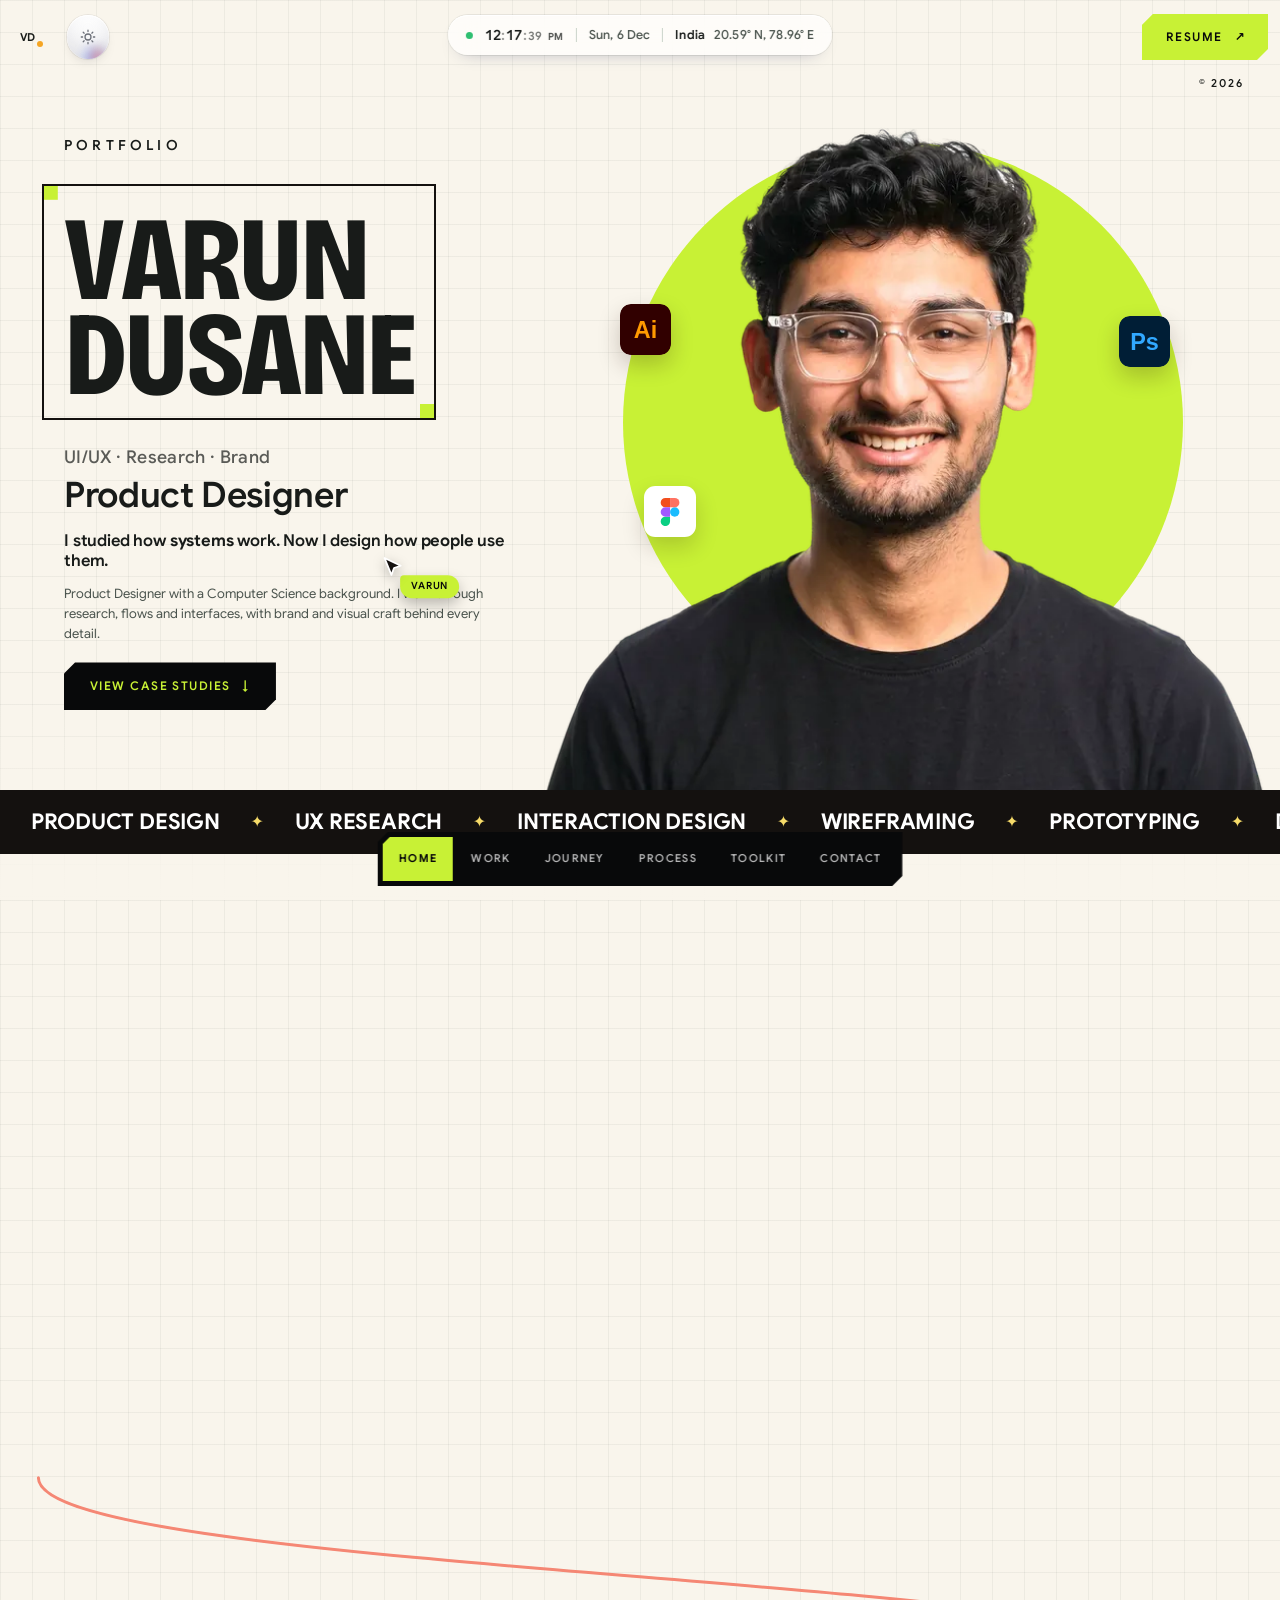
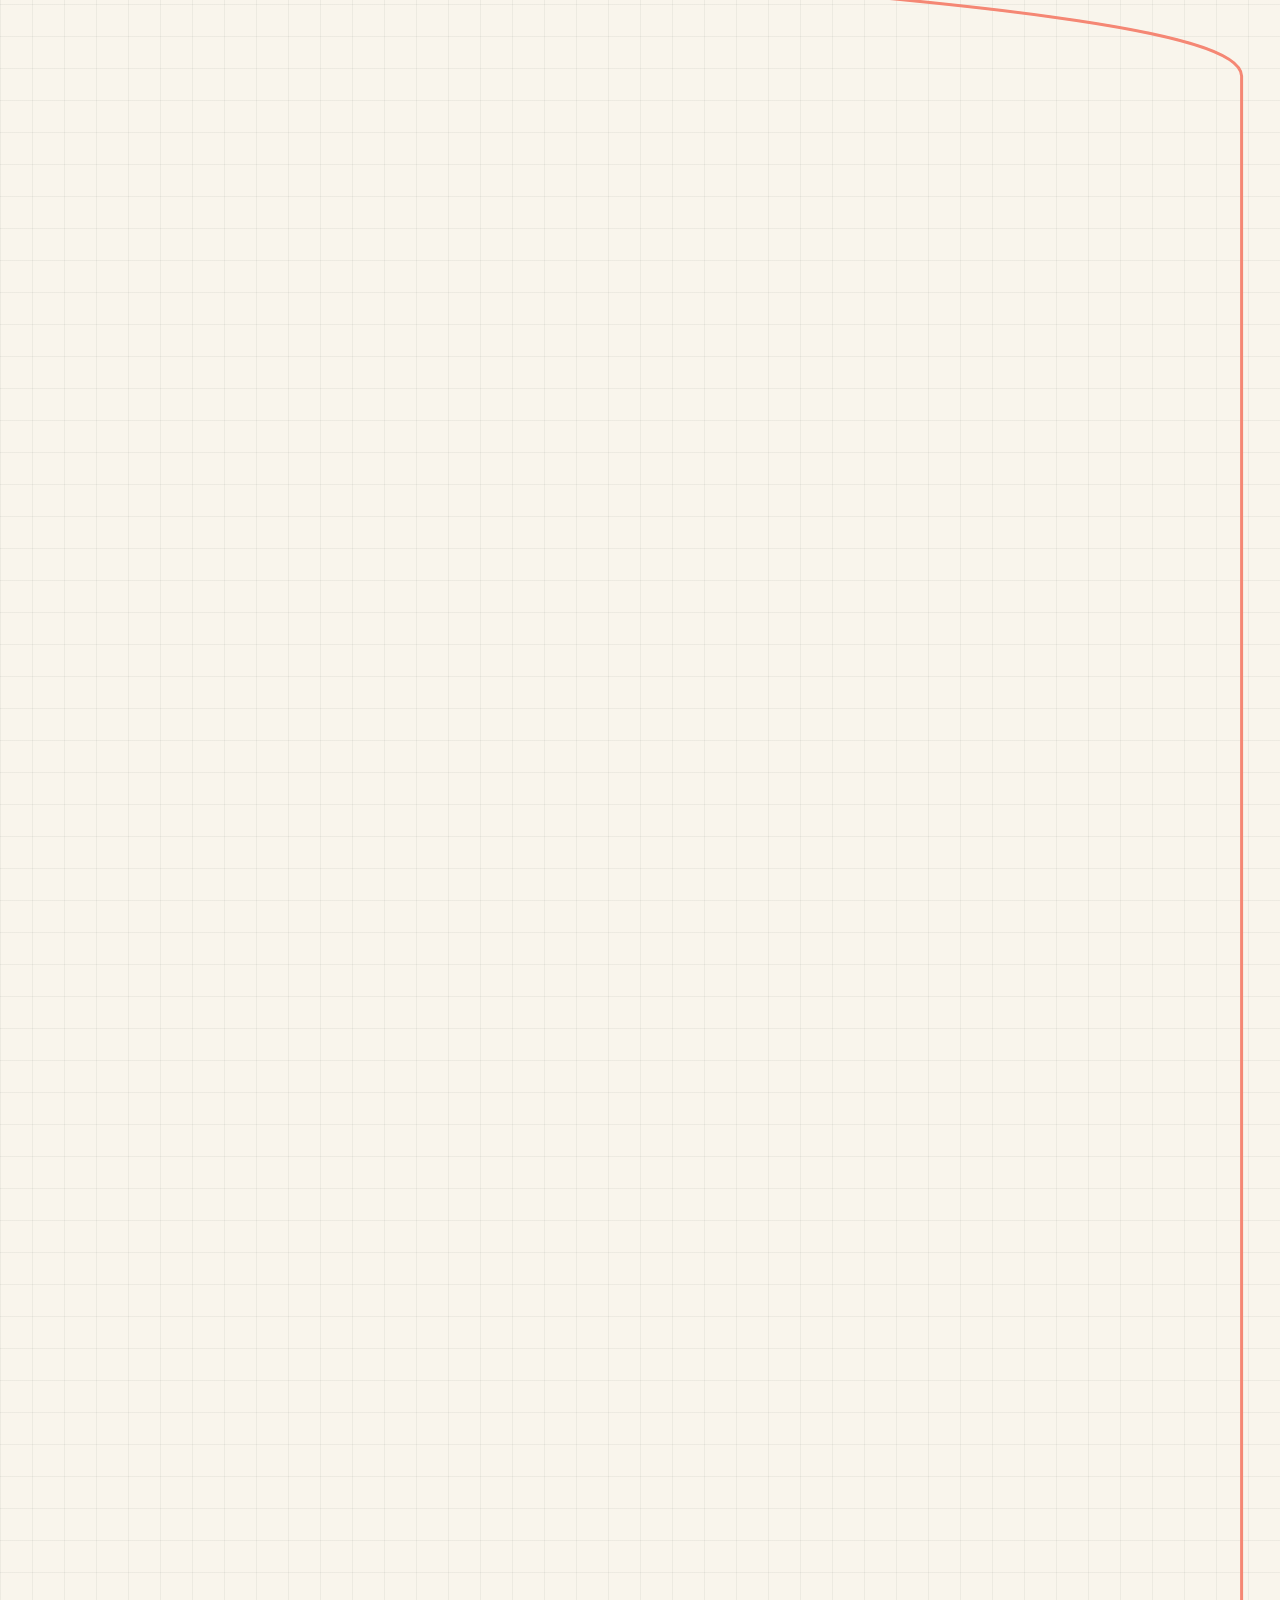
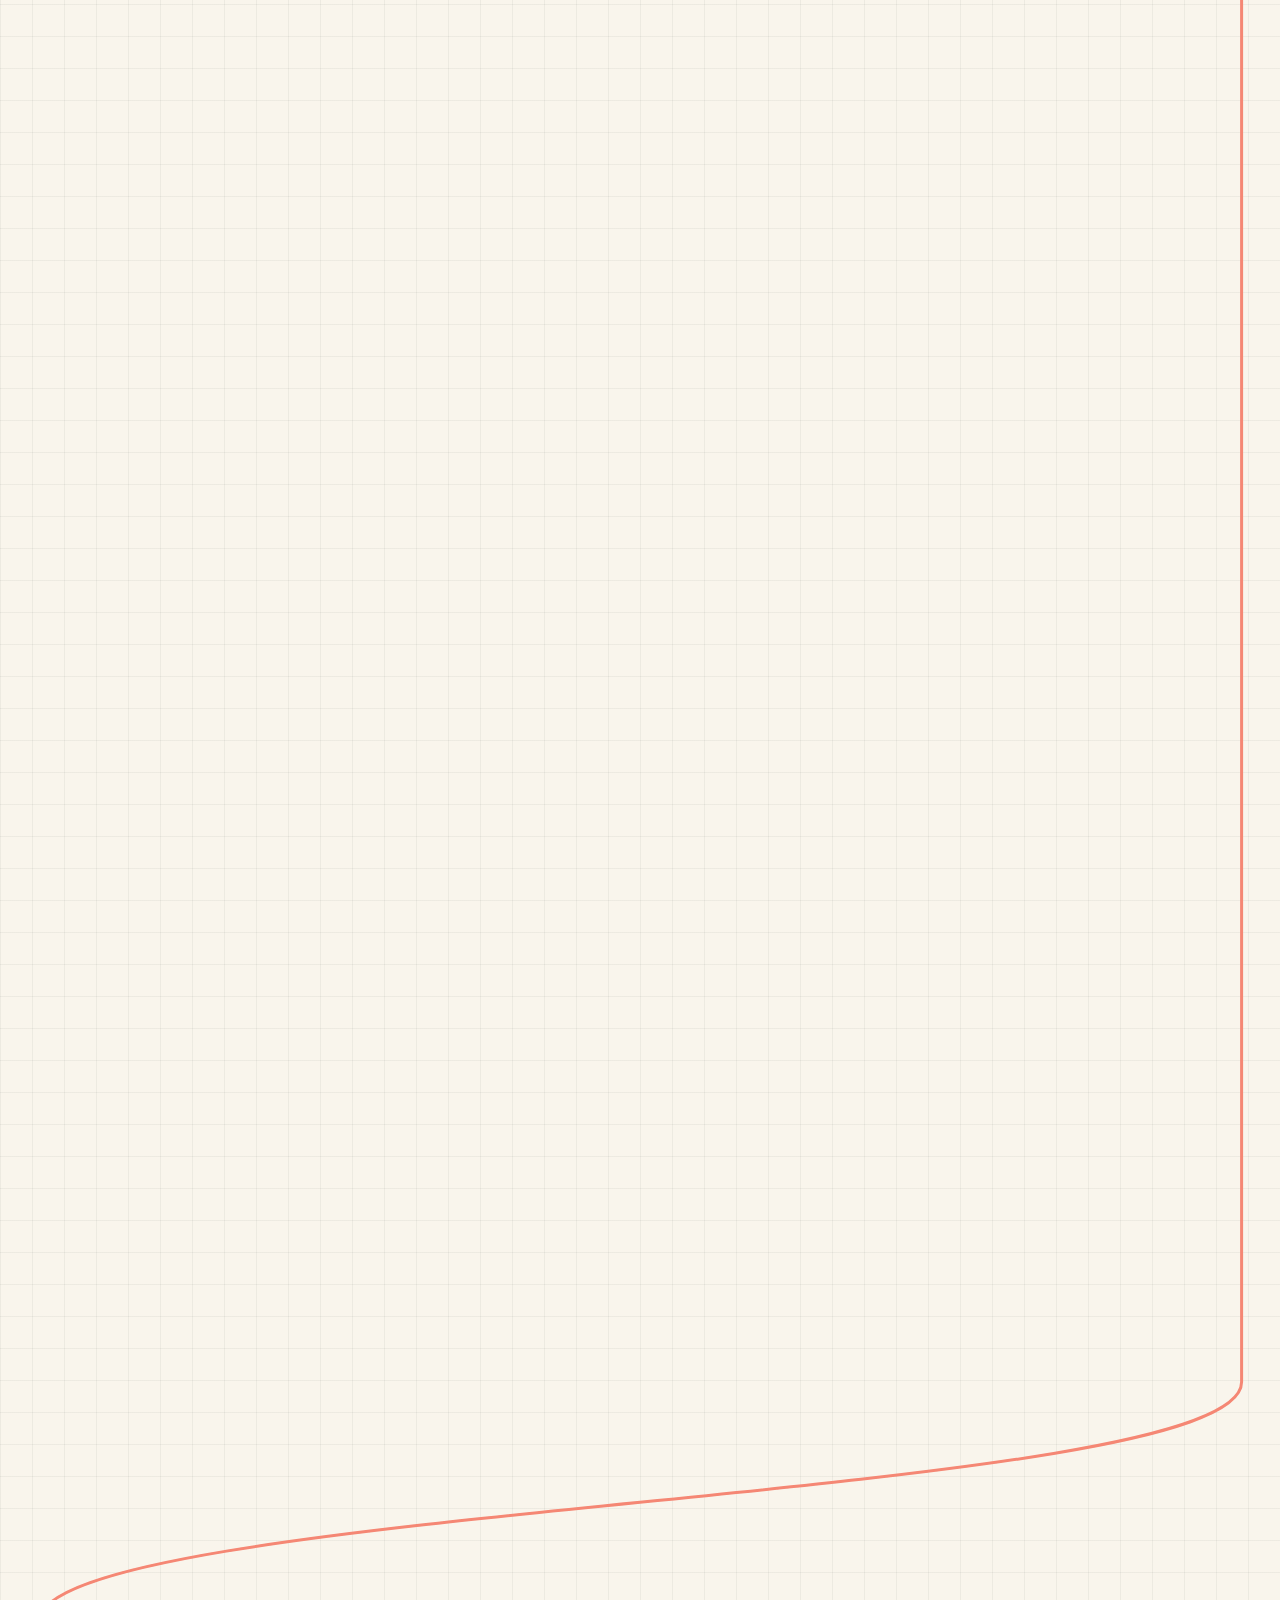
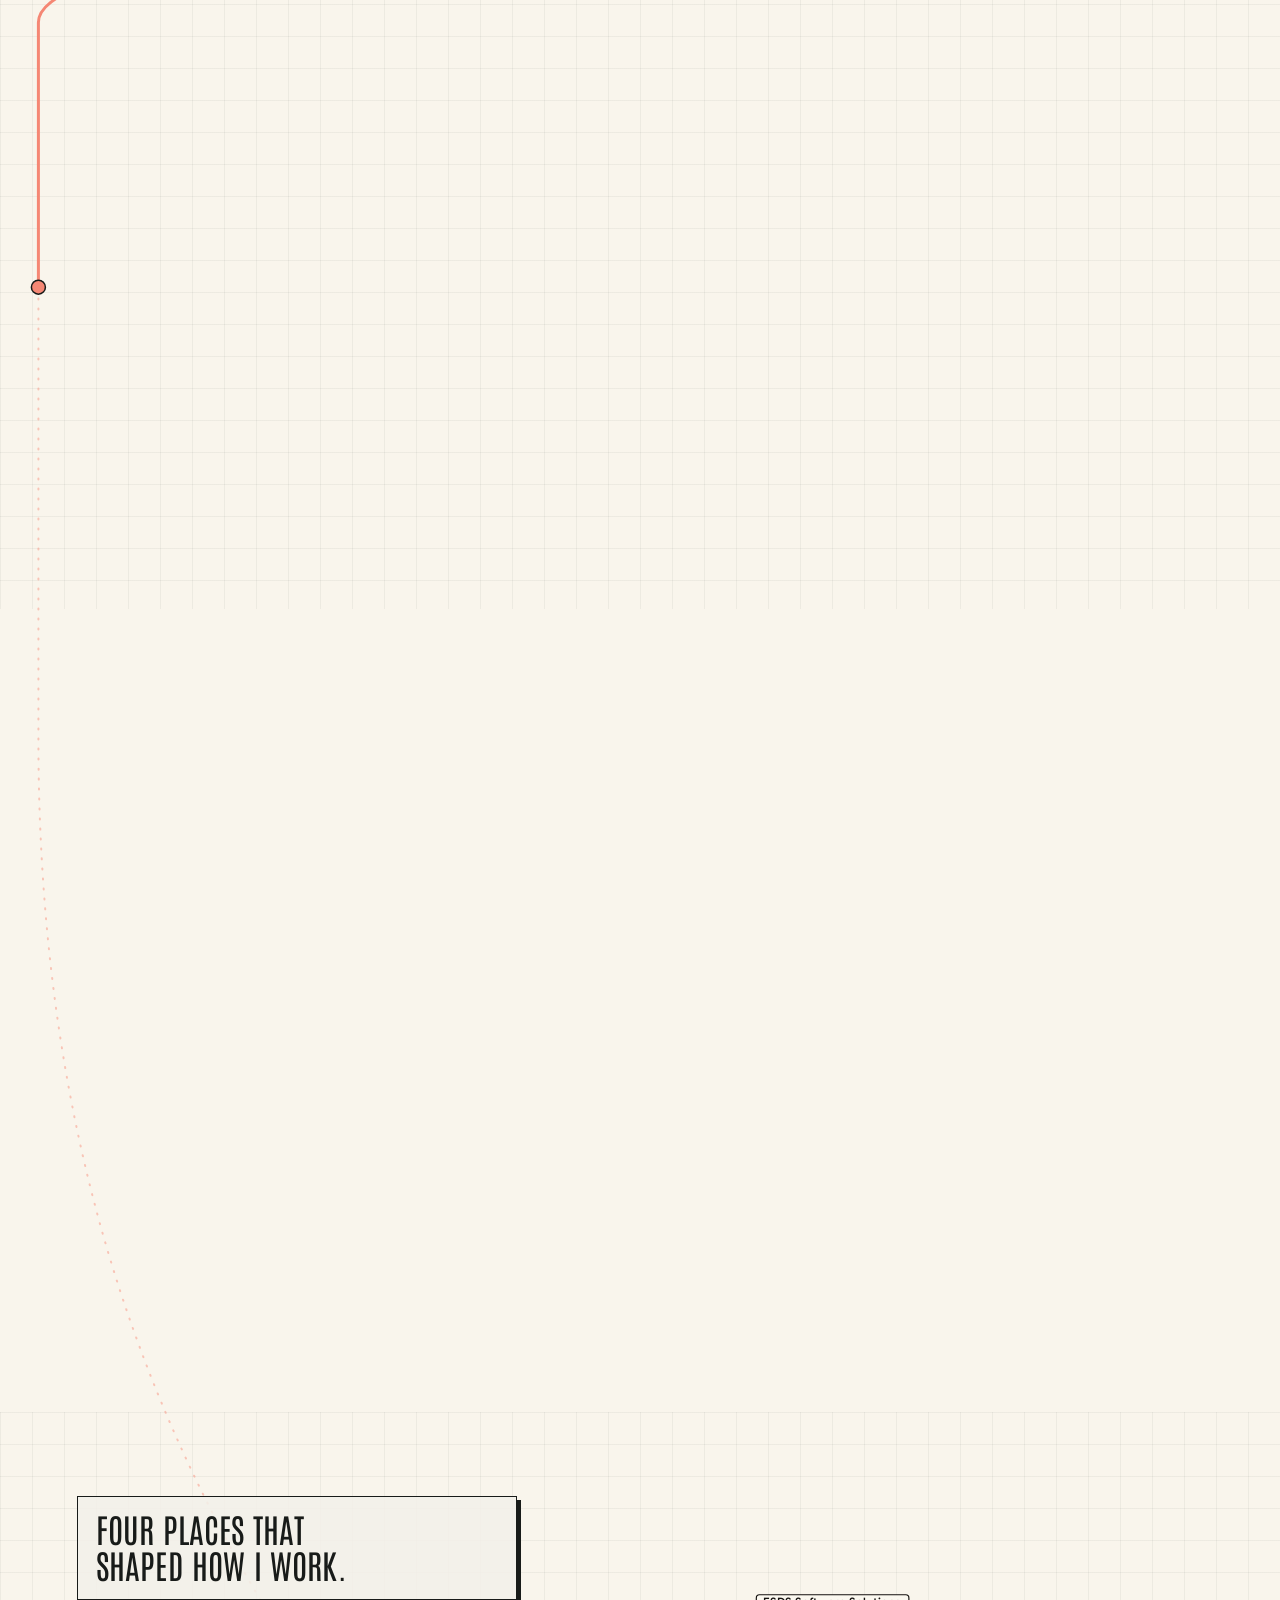
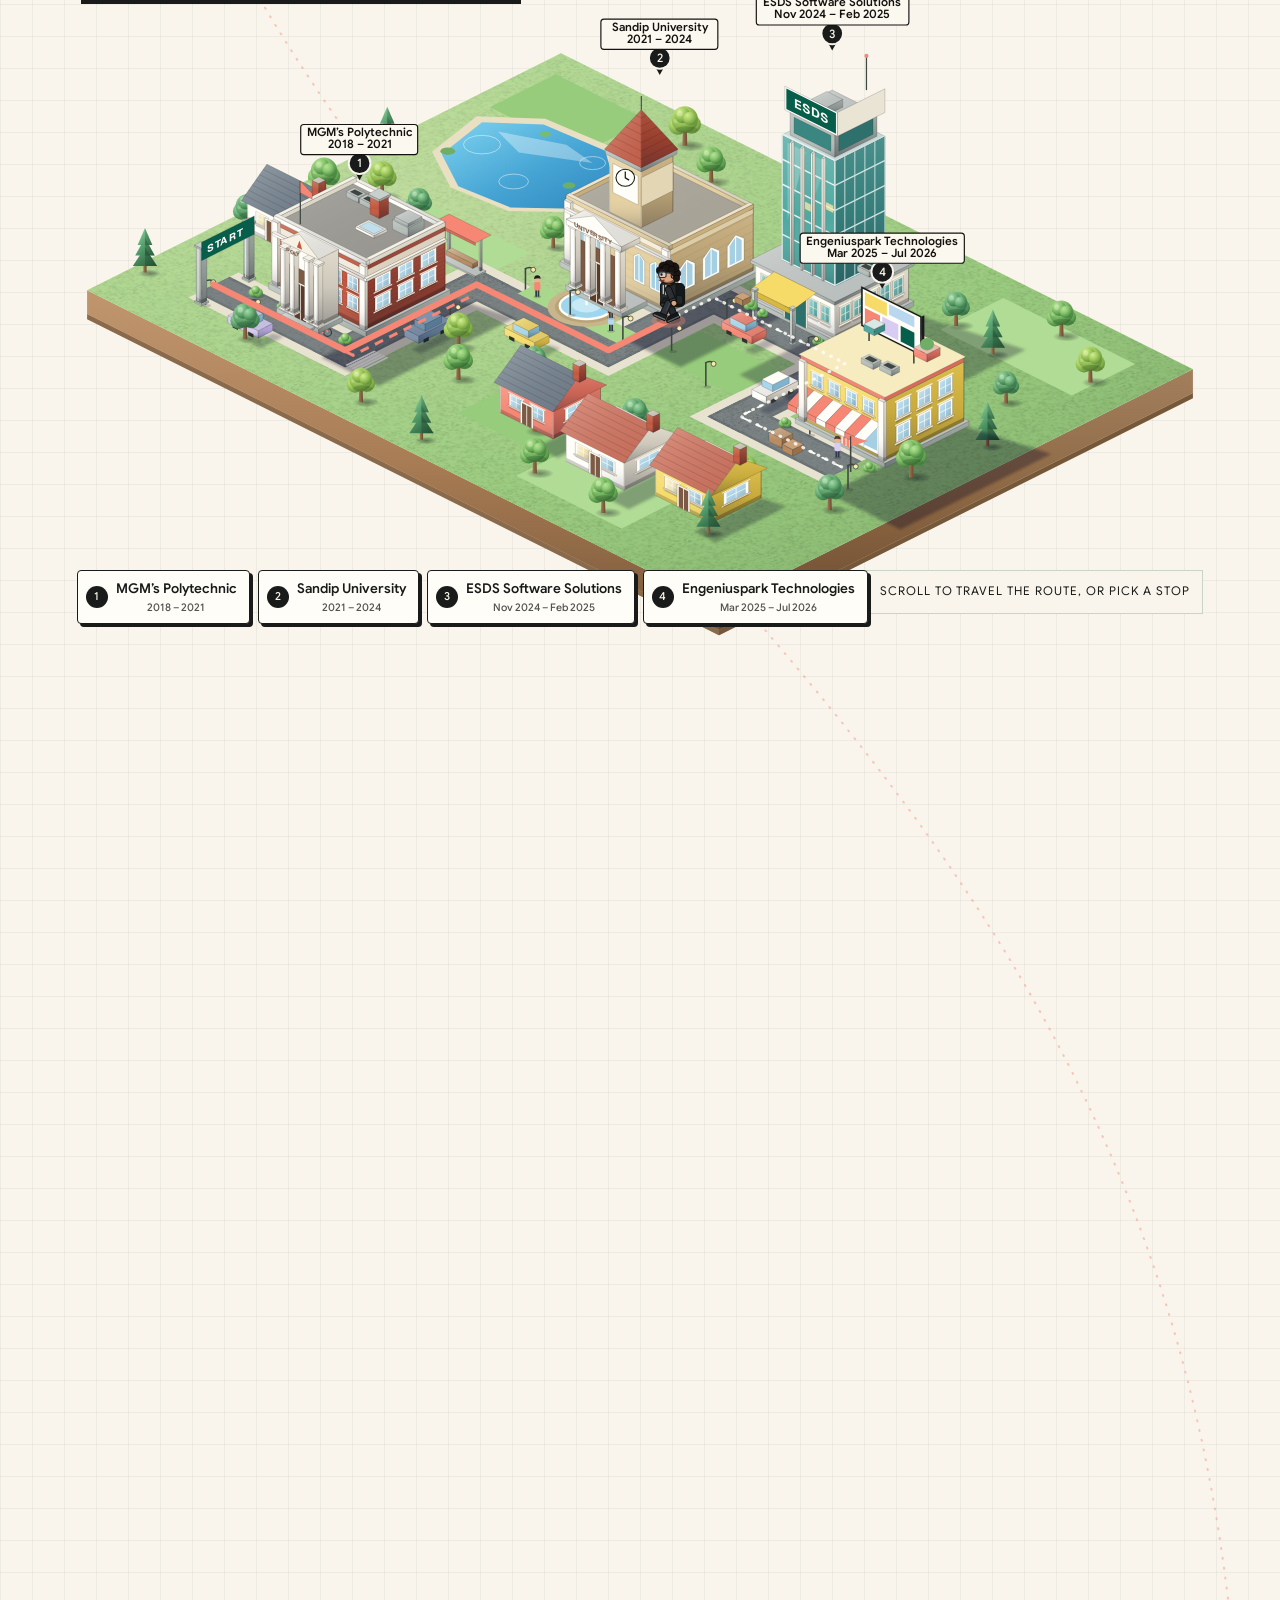
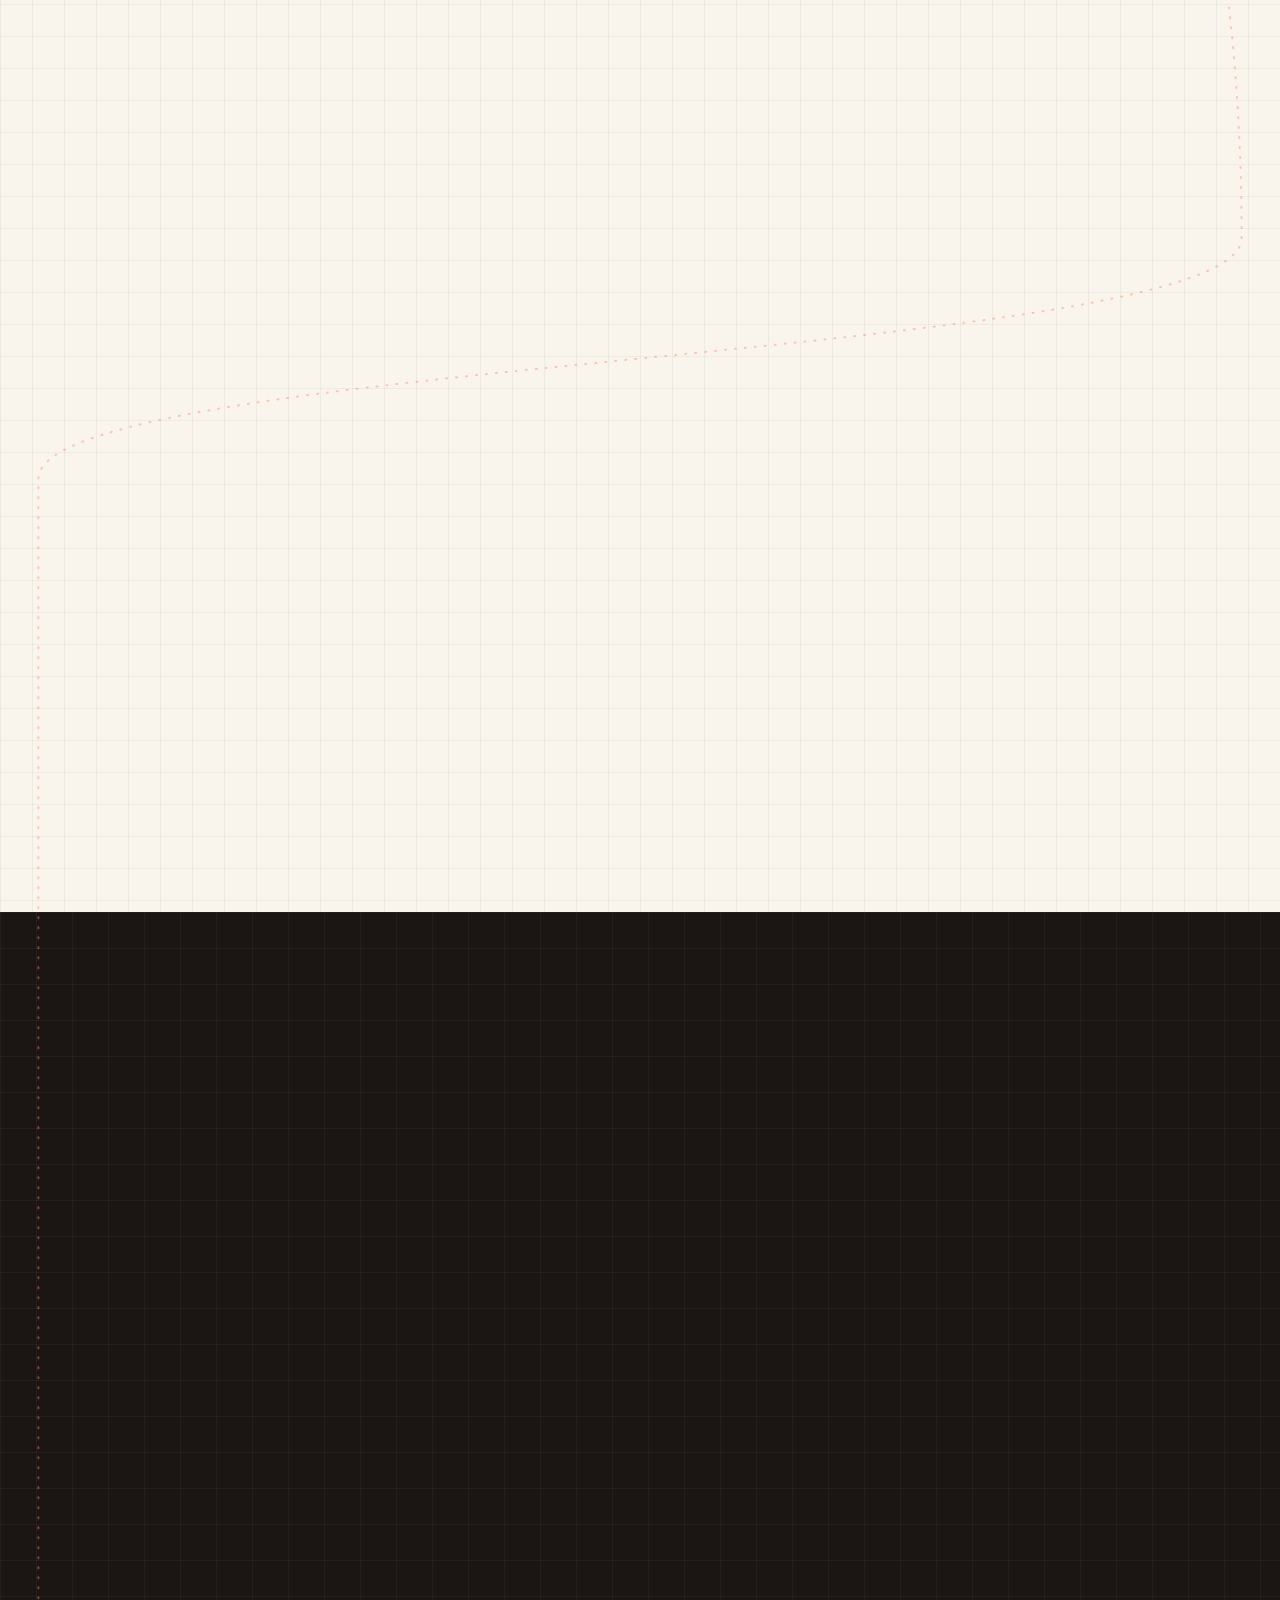
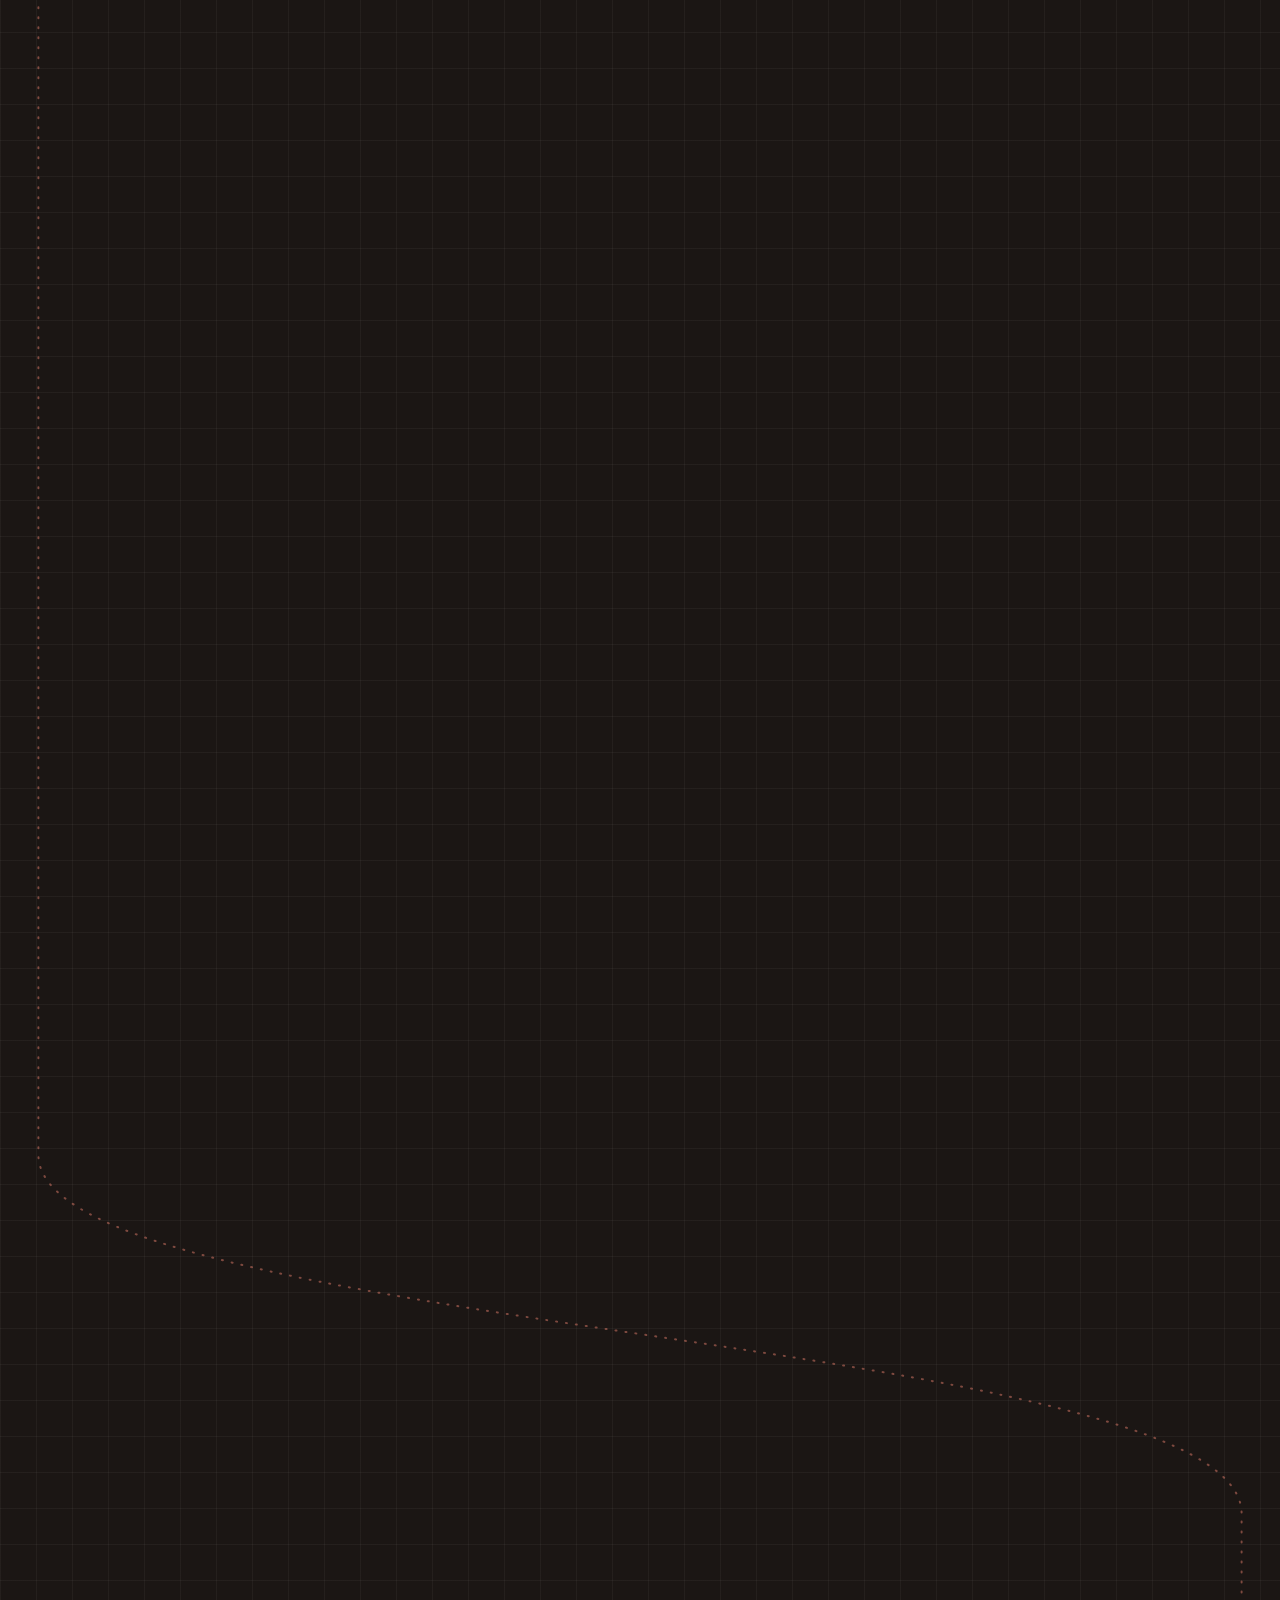
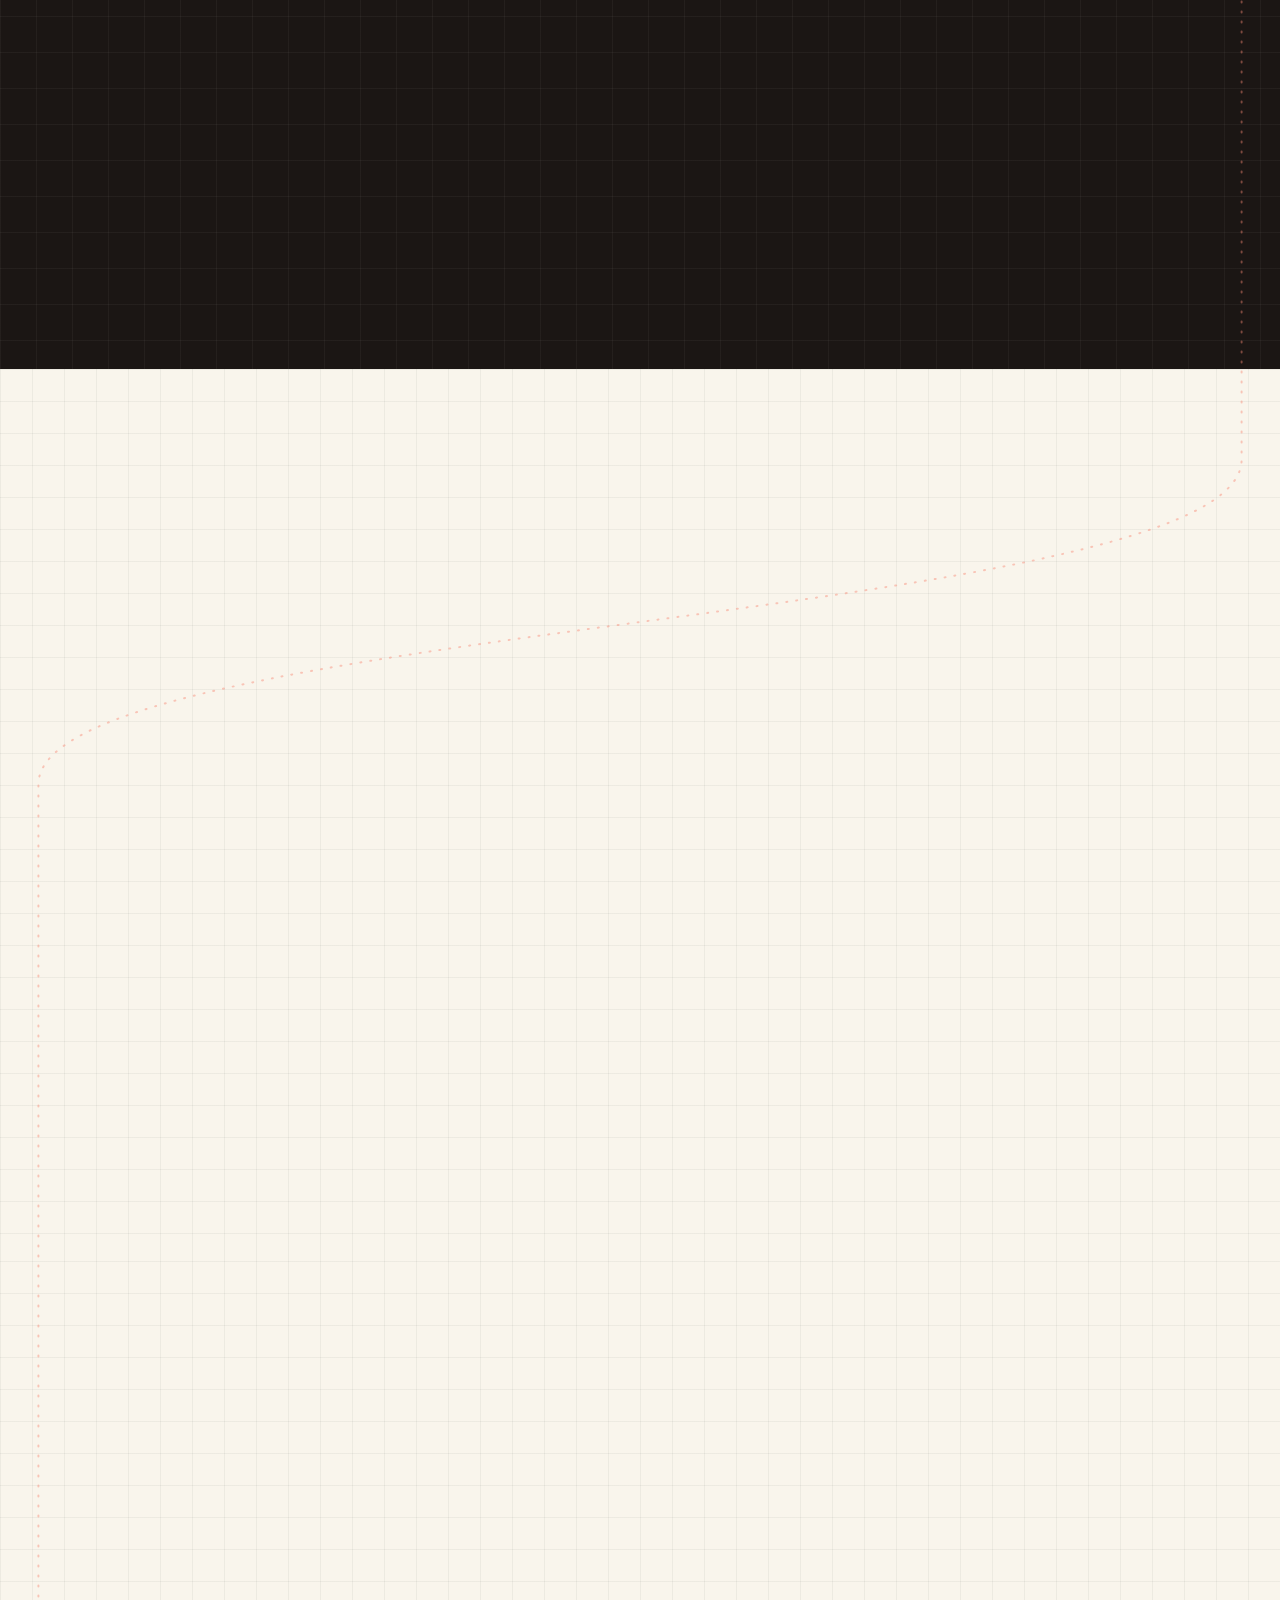
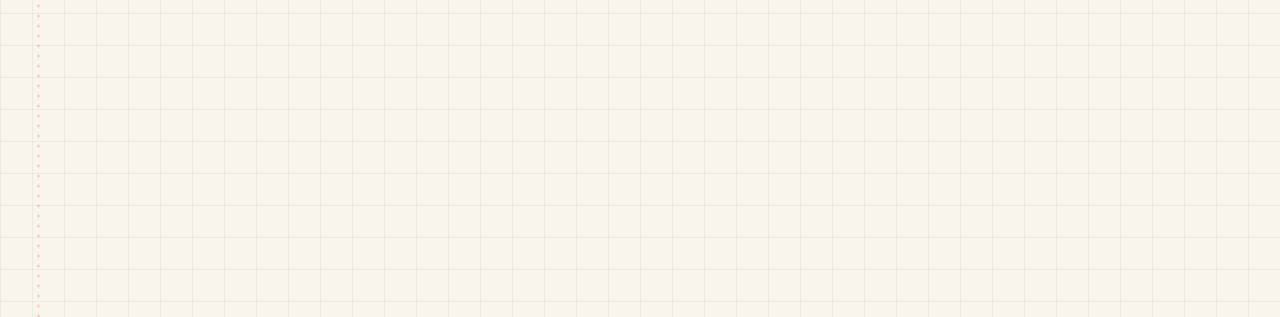
==== commit dfcad494: "Contact scene: typing hands, desk mat, phone, sticky notes, sunbeams Co-Authored-By: Claude Sonnet 5" ====
--- a/index.html
+++ b/index.html
@@ -276,16 +276,29 @@
  </g>
  <!-- pendant lamp -->
  <g class="cs-pend"><rect class="c-cord" x="1099" y="0" width="2" height="128"/><path class="c-shade" d="M1068 168l10-40h44l10 40z"/><ellipse class="c-bulb" cx="1100" cy="170" rx="22" ry="6"/><ellipse class="cs-glow" cx="1100" cy="190" rx="120" ry="90" fill="url(#csGlow)"/></g>
+ <!-- sunbeams -->
+ <g class="cs-beam"><polygon points="70,330 270,330 820,560 360,560"/><polygon points="130,330 190,330 560,560 470,560" class="b2"/></g>
+ <!-- sticky notes on the wall -->
+ <g class="cs-notes">
+  <g class="nt n1" transform="translate(1042 352) rotate(-6)"><rect width="58" height="58" rx="2"/><path d="M10 18h32M10 29h38M10 40h24"/><rect class="tp" x="18" y="-5" width="22" height="9"/></g>
+  <g class="nt n2" transform="translate(1108 372) rotate(5)"><rect width="52" height="52" rx="2"/><path d="M9 17h28M9 28h34M9 39h18"/><rect class="tp" x="15" y="-5" width="22" height="9"/></g>
+  <g class="nt n3" transform="translate(1062 424) rotate(3)"><rect width="50" height="50" rx="2"/><path d="M8 17l8 8 14-16"/><path d="M8 36h32"/><rect class="tp" x="14" y="-5" width="22" height="9"/></g>
+ </g>
  <!-- floating motes -->
  <g class="cs-motes"><circle cx="520" cy="420" r="2"/><circle cx="640" cy="380" r="1.6"/><circle cx="760" cy="440" r="2"/><circle cx="880" cy="400" r="1.4"/><circle cx="400" cy="450" r="1.6"/><circle cx="1010" cy="430" r="2"/></g>
 </svg>
   </div>
-  <div class="cs-desk" aria-hidden="true"><i class="cs-lip"></i><i class="cs-kb"></i><i class="cs-ms"></i></div>
+  <div class="cs-desk" aria-hidden="true"><i class="cs-lip"></i><i class="cs-grain"></i><i class="cs-mat"></i><i class="cs-kb"></i><i class="cs-ms"></i></div>
   <svg class="cs-dl" viewBox="0 0 330 170" aria-hidden="true" focusable="false">
  <g class="cs-plant2"><path class="c-pot2" d="M36 118h58l-8 48H44z"/><g class="leafs"><path class="c-leaf" d="M65 118C34 106 26 64 44 38c22 16 28 50 21 80z"/><path class="c-leaf2" d="M65 118c8-38 32-62 62-66-4 34-24 58-62 66z"/><path class="c-leaf" d="M65 118c-8-46 2-80 24-100 14 34 8 70-24 100z"/></g></g>
  <g class="cs-mug"><path class="c-steam s1" d="M178 96c-8-10 8-16 0-28"/><path class="c-steam s2" d="M192 98c-8-10 8-16 0-28"/><path class="c-steam s3" d="M206 96c-8-10 8-16 0-28"/><rect class="c-mug" x="164" y="104" width="56" height="58" rx="9"/><path class="c-mug" d="M220 116h10a12 12 0 010 26h-10" fill="none" stroke-width="7"/><rect class="c-coffee" x="168" y="108" width="48" height="8" rx="4"/></g>
  <g class="cs-cup"><rect class="c-cupx" x="256" y="116" width="44" height="50" rx="6"/><rect class="c-pen p1" x="266" y="84" width="5" height="40" rx="2" transform="rotate(-8 268 124)"/><rect class="c-pen p2" x="278" y="78" width="5" height="46" rx="2"/><rect class="c-pen p3" x="289" y="88" width="5" height="36" rx="2" transform="rotate(9 291 124)"/></g>
 </svg>
+  <svg class="cs-hands" viewBox="0 0 700 230" aria-hidden="true" focusable="false">
+ <g transform="translate(252 178) rotate(9)"><g class="hd hl"><rect class="sl" x="-36" y="36" width="72" height="200" rx="16"/><rect class="cuff" x="-38" y="30" width="76" height="14" rx="6"/><rect class="sk" x="-27" y="-4" width="54" height="44" rx="12"/><rect class="sk" x="-41" y="-64" width="82" height="82" rx="30"/><g class="fg" style="animation-delay:0s"><rect class="sk" x="-40" y="-104" width="23" height="66" rx="11.5"/><rect class="na" x="-36" y="-101" width="15" height="13" rx="6.5"/></g><g class="fg" style="animation-delay:0.35s"><rect class="sk" x="-22" y="-118" width="23" height="78" rx="11.5"/><rect class="na" x="-18" y="-115" width="15" height="13" rx="6.5"/></g><g class="fg" style="animation-delay:0.7s"><rect class="sk" x="-3" y="-116" width="23" height="76" rx="11.5"/><rect class="na" x="1" y="-113" width="15" height="13" rx="6.5"/></g><g class="fg" style="animation-delay:0.18s"><rect class="sk" x="16" y="-104" width="23" height="66" rx="11.5"/><rect class="na" x="20" y="-101" width="15" height="13" rx="6.5"/></g><g class="fg th" style="animation-delay:0s"><rect class="sk" x="30" y="-40" width="22" height="58" rx="11" transform="rotate(48 38 -10)"/></g><path class="ln" d="M-18 -52v24M3 -54v26M22 -52v24"/></g></g>
+ <g transform="translate(448 178) scale(-1 1) rotate(9)"><g class="hd hr"><rect class="sl" x="-36" y="36" width="72" height="200" rx="16"/><rect class="cuff" x="-38" y="30" width="76" height="14" rx="6"/><rect class="sk" x="-27" y="-4" width="54" height="44" rx="12"/><rect class="sk" x="-41" y="-64" width="82" height="82" rx="30"/><g class="fg" style="animation-delay:0.5s"><rect class="sk" x="-40" y="-104" width="23" height="66" rx="11.5"/><rect class="na" x="-36" y="-101" width="15" height="13" rx="6.5"/></g><g class="fg" style="animation-delay:0.1s"><rect class="sk" x="-22" y="-118" width="23" height="78" rx="11.5"/><rect class="na" x="-18" y="-115" width="15" height="13" rx="6.5"/></g><g class="fg" style="animation-delay:0.62s"><rect class="sk" x="-3" y="-116" width="23" height="76" rx="11.5"/><rect class="na" x="1" y="-113" width="15" height="13" rx="6.5"/></g><g class="fg" style="animation-delay:0.3s"><rect class="sk" x="16" y="-104" width="23" height="66" rx="11.5"/><rect class="na" x="20" y="-101" width="15" height="13" rx="6.5"/></g><g class="fg th" style="animation-delay:0.5s"><rect class="sk" x="30" y="-40" width="22" height="58" rx="11" transform="rotate(48 38 -10)"/></g><path class="ln" d="M-18 -52v24M3 -54v26M22 -52v24"/></g></g>
+</svg>
+  <div class="cs-phone" aria-hidden="true"><i class="ph-st"></i><div class="ph-b"><div class="ph-s"><b class="ph-t" id="csPhT">9:41</b><span class="ph-d" id="csPhD">Thu, 19 Nov</span><div class="ph-a"><img src="img/ic/phone.webp" alt="" width="40" height="40" loading="lazy"><img src="img/ic/gmail.webp" alt="" width="40" height="40" loading="lazy"></div></div></div></div>
   <div class="cs-stage">
    <div class="cs-mon" id="csMon" role="region" aria-label="Contact details">
     <div class="cs-bez">
--- a/style.css
+++ b/style.css
@@ -1818,7 +1818,7 @@
  .mx-cards{gap:10px}
  .mx-big{flex-wrap:wrap;border-radius:18px}
  .mx-bl{flex-wrap:wrap;gap:10px 12px;padding:14px}
- .mx-ic{width:48px;height:48px}.mx-txt{flex:1 1 calc(100% - 60px)}.mx-txt small{font-size:10px}.mx-txt strong{font-size:5.3cqw}
+ .mx-ic{width:48px;height:48px}.mx-txt{flex:1 1 calc(100% - 60px)}.mx-txt small{font-size:10px}.mx-txt strong{font-size:4.7cqw}
  .mx-go{font-size:12px;padding:7px 14px;order:3}
  .mx-cp{font-size:11px;padding:7px 12px;margin:0 14px 14px auto;position:absolute;right:0;bottom:0}
  .mx-stat{font-size:11px;padding:5px 10px}
@@ -1826,3 +1826,37 @@
  .mx-toast{top:30px;font-size:12px;padding:6px 14px}
 }
 @media (prefers-reduced-motion:reduce){.mx-wall i,.mx-ic::before,.mx-ph .mx-ic img,.mx-stat i{animation:none}.mx-app,.mx-big{transition:none}.mx-app:hover,.mx-big:hover{transform:none}}
+
+/* ===== richer workspace scene (desk mat, typing hands, phone, notes, sunbeams) ===== */
+.cs-beam polygon{fill:#FFF3C4;opacity:.16;animation:csBeam 9s ease-in-out infinite alternate}.cs-beam .b2{opacity:.12;animation-duration:13s;animation-delay:-5s}
+html[data-theme=dark] .cs-beam polygon{fill:#9FB4FF;opacity:.07}
+@keyframes csBeam{from{opacity:.07}to{opacity:.2}}
+.cs-notes .nt{transform-box:fill-box;transform-origin:50% 0;animation:csFlap 5s ease-in-out infinite alternate}
+.cs-notes .n2{animation-duration:6.5s;animation-delay:-2s}.cs-notes .n3{animation-duration:7.5s;animation-delay:-4s}
+@keyframes csFlap{to{rotate:2.4deg}}
+.cs-notes rect:first-child{fill:#FFE27A}.cs-notes .n2 rect:first-child{fill:#FF9EC4}.cs-notes .n3 rect:first-child{fill:#8FE3C3}
+.cs-notes path{fill:none;stroke:rgba(40,30,20,.45);stroke-width:2.4;stroke-linecap:round;stroke-linejoin:round}
+.cs-notes .tp{fill:rgba(255,255,255,.55)!important}
+.cs-grain{position:absolute;inset:12px 0 0;background:repeating-linear-gradient(90deg,transparent 0 118px,rgba(0,0,0,.09) 118px 120px),repeating-linear-gradient(0deg,rgba(255,255,255,.035) 0 2px,transparent 2px 9px);pointer-events:none}
+.cs-mat{position:absolute;left:50%;top:10%;width:min(52%,660px);height:74%;transform:translateX(-50%);border-radius:14px;background:linear-gradient(#2c2a44,#1f1d33);box-shadow:0 8px 18px rgba(0,0,0,.35),inset 0 0 0 2px rgba(255,255,255,.06)}
+.cs-kb{z-index:1}.cs-ms{z-index:1}
+.cs-kb::after{content:"";position:absolute;top:18%;left:6%;width:7%;height:26%;border-radius:3px;background:#C6F432;box-shadow:0 0 14px #C6F432;opacity:.0;animation:csKey 3.2s steps(1) infinite}
+@keyframes csKey{0%{left:6%;top:18%;opacity:.8}8%{left:30%;top:46%;opacity:.8}16%{left:52%;top:18%;opacity:.8}24%{left:18%;top:70%;opacity:.8}32%{left:70%;top:46%;opacity:.8}40%{left:42%;top:70%;opacity:.8}48%{left:84%;top:18%;opacity:.8}56%{left:10%;top:46%;opacity:.8}64%{left:60%;top:70%;opacity:.8}72%{left:34%;top:18%;opacity:.8}80%{left:76%;top:70%;opacity:.8}90%{left:22%;top:46%;opacity:.8}100%{opacity:0}}
+.cs-hands{position:absolute;z-index:5;left:50%;bottom:0;width:min(50%,660px);transform:translateX(-50%);height:auto;pointer-events:none;overflow:visible;filter:drop-shadow(0 8px 10px rgba(0,0,0,.35))}
+.hd .sk{fill:#E9A57B;stroke:#C98558;stroke-width:1.6}.hd .na{fill:#F6CDB0}.hd .sl{fill:#2F2B6B}.hd .cuff{fill:#C6F432}.hd .ln{fill:none;stroke:#C98558;stroke-width:1.6;stroke-linecap:round;opacity:.7}
+.hd .fg{transform-box:fill-box;transform-origin:50% 100%;animation:csTy 1.05s ease-in-out infinite}
+.hd.hr .fg{animation-duration:1.3s}.hd .th{animation-duration:2.4s}
+@keyframes csTy{0%,55%,100%{transform:translateY(0) scaleY(1)}70%{transform:translateY(7px) scaleY(.94)}}
+.hd.hl{animation:csHb 2.2s ease-in-out infinite alternate}.hd.hr{animation:csHb 2.8s ease-in-out infinite alternate-reverse}
+@keyframes csHb{to{transform:translateY(3px)}}
+.cs-phone{position:absolute;z-index:4;left:calc(50% - min(32%,400px)/2 - 150px);bottom:calc(var(--dh) - 46px);width:66px;transform:rotate(-5deg);pointer-events:none}
+.ph-st{position:absolute;left:-6px;right:-6px;bottom:-10px;height:12px;border-radius:6px;background:#3b3752;box-shadow:0 6px 8px rgba(0,0,0,.35)}
+.ph-b{position:relative;aspect-ratio:9/18;border-radius:13px;background:#14121f;padding:3px;box-shadow:0 0 0 1.5px #3d3a55 inset,0 10px 16px rgba(0,0,0,.4)}
+.ph-s{height:100%;border-radius:10px;background:linear-gradient(160deg,#4a3cc9,#c0408b 70%,#ff9a5a);color:#fff;display:flex;flex-direction:column;align-items:center;padding:12px 2px 0;overflow:hidden;font-family:-apple-system,BlinkMacSystemFont,"Inter",system-ui,sans-serif}
+.ph-t{font-size:15px;font-weight:700;line-height:1;letter-spacing:-.02em}.ph-d{font-size:6.2px;font-weight:600;opacity:.9;margin-top:3px}
+.ph-a{margin-top:auto;margin-bottom:6px;display:flex;gap:4px}.ph-a img{width:15px;height:15px;border-radius:4px}.ph-a img:first-child{animation:csRing 3.6s ease-in-out infinite}
+.ph-s{animation:csPhG 3.6s ease-in-out infinite}
+@keyframes csRing{0%,60%,100%{transform:rotate(0)}66%{transform:rotate(-16deg)}72%{transform:rotate(14deg)}78%{transform:rotate(-10deg)}84%{transform:rotate(0)}}
+@keyframes csPhG{0%,60%,100%{filter:brightness(1)}72%{filter:brightness(1.25)}}
+@media (max-width:860px){.cs-hands,.cs-phone,.cs-mat,.cs-notes,.cs-beam{display:none}.cs-grain{display:none}}
+@media (prefers-reduced-motion:reduce){.hd .fg,.hd.hl,.hd.hr,.cs-kb::after,.ph-a img,.ph-s{animation:none}}
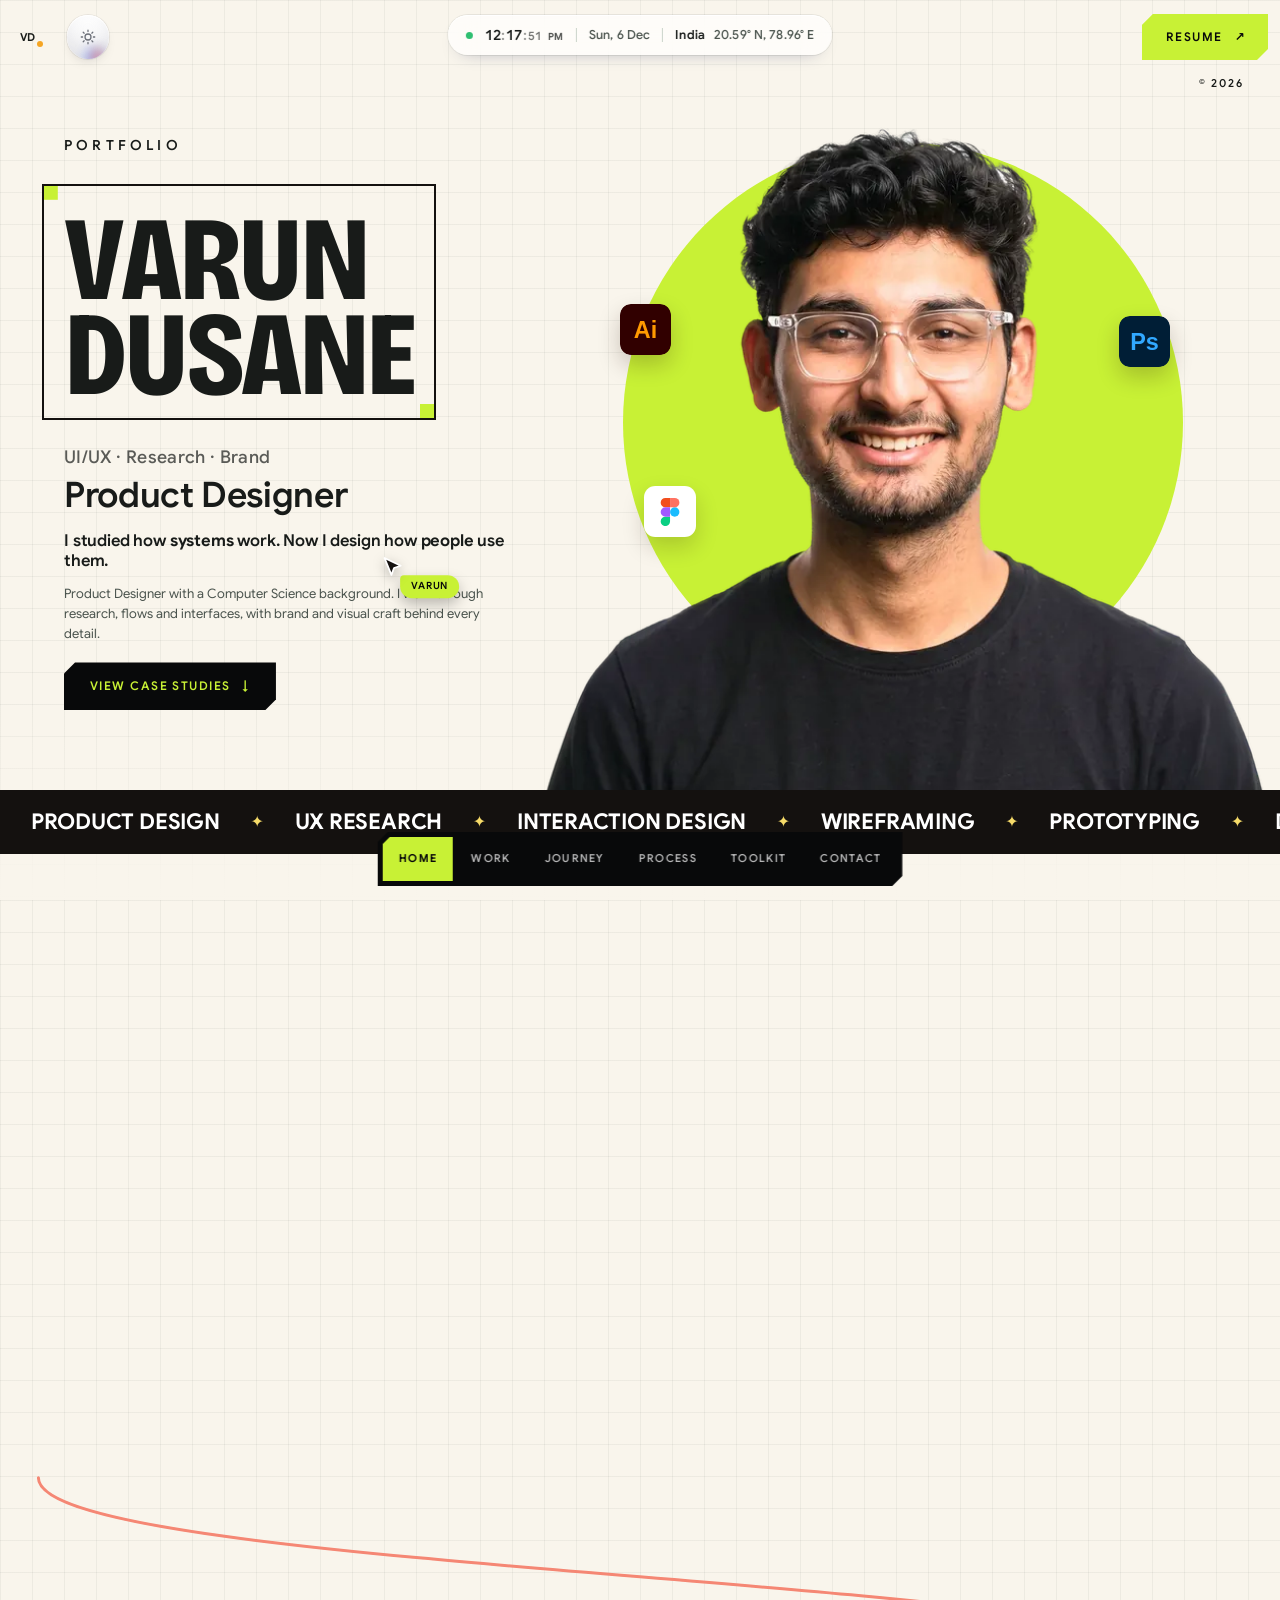
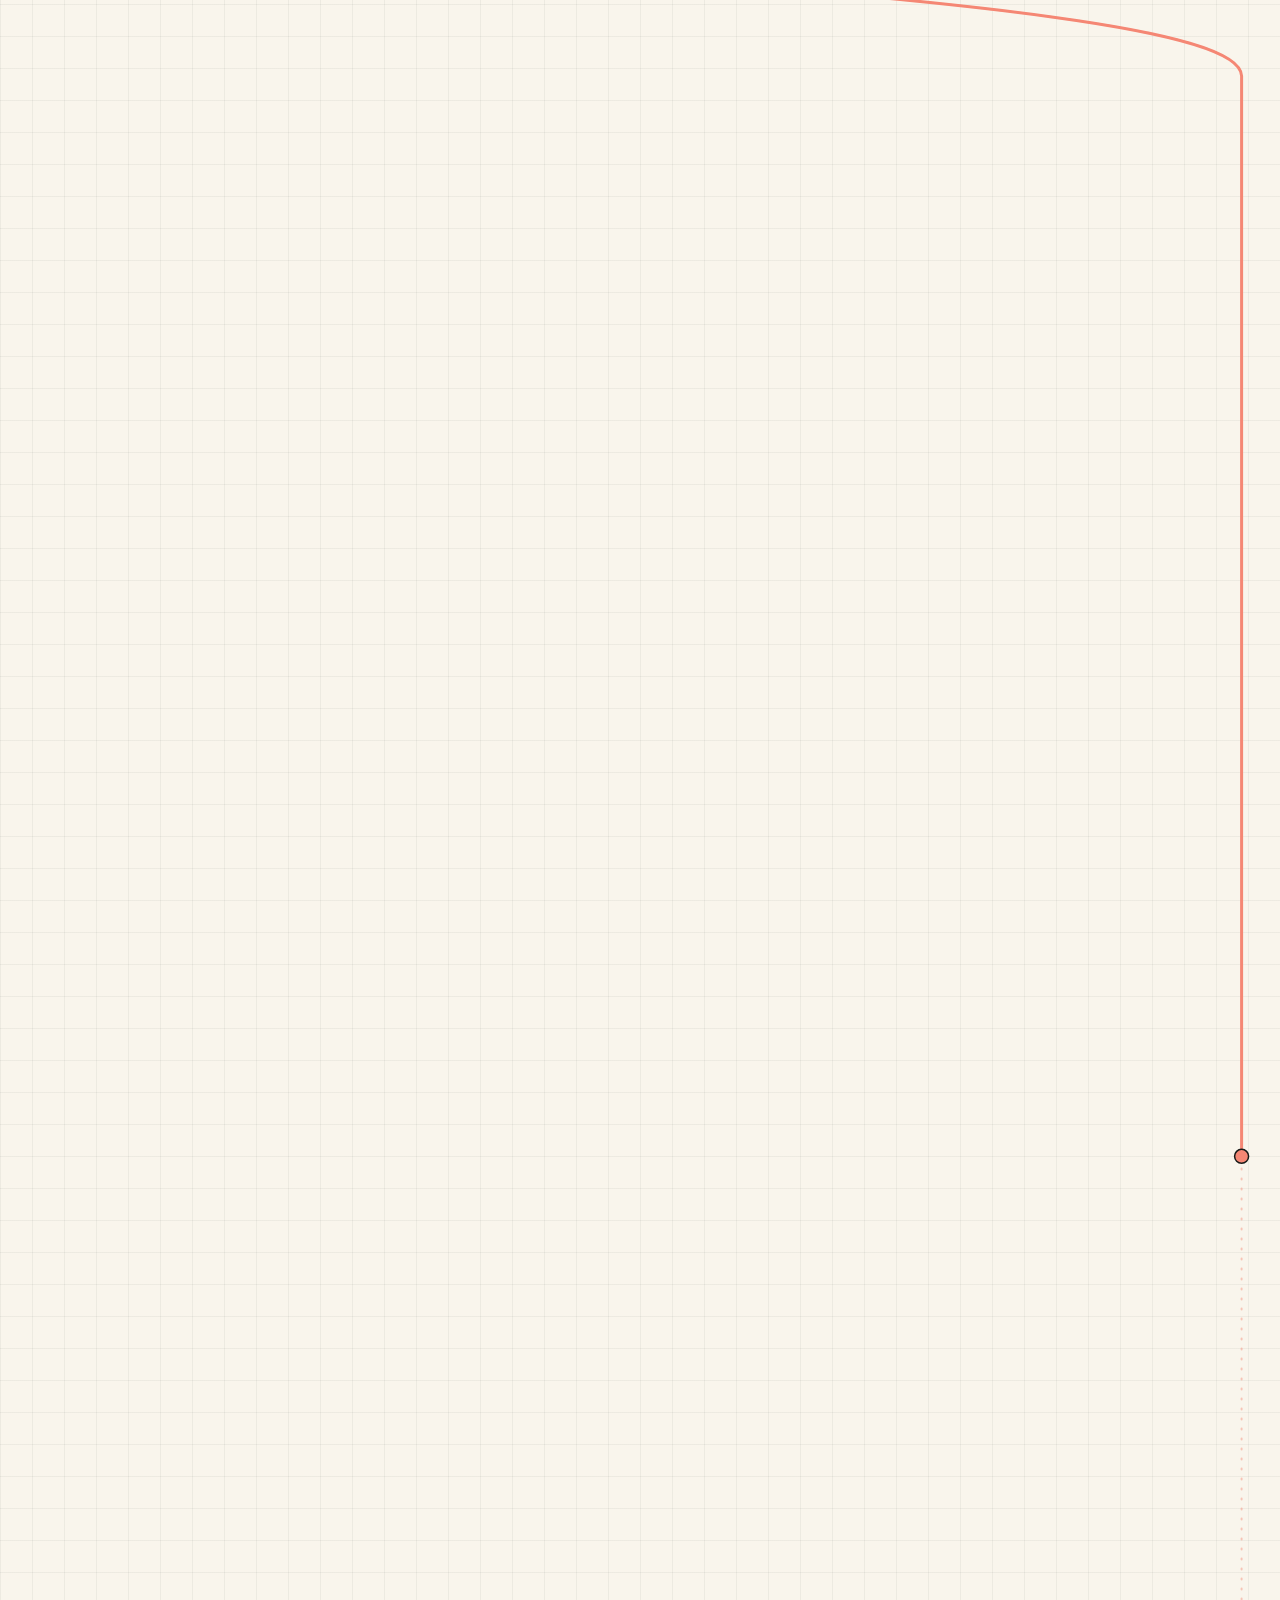
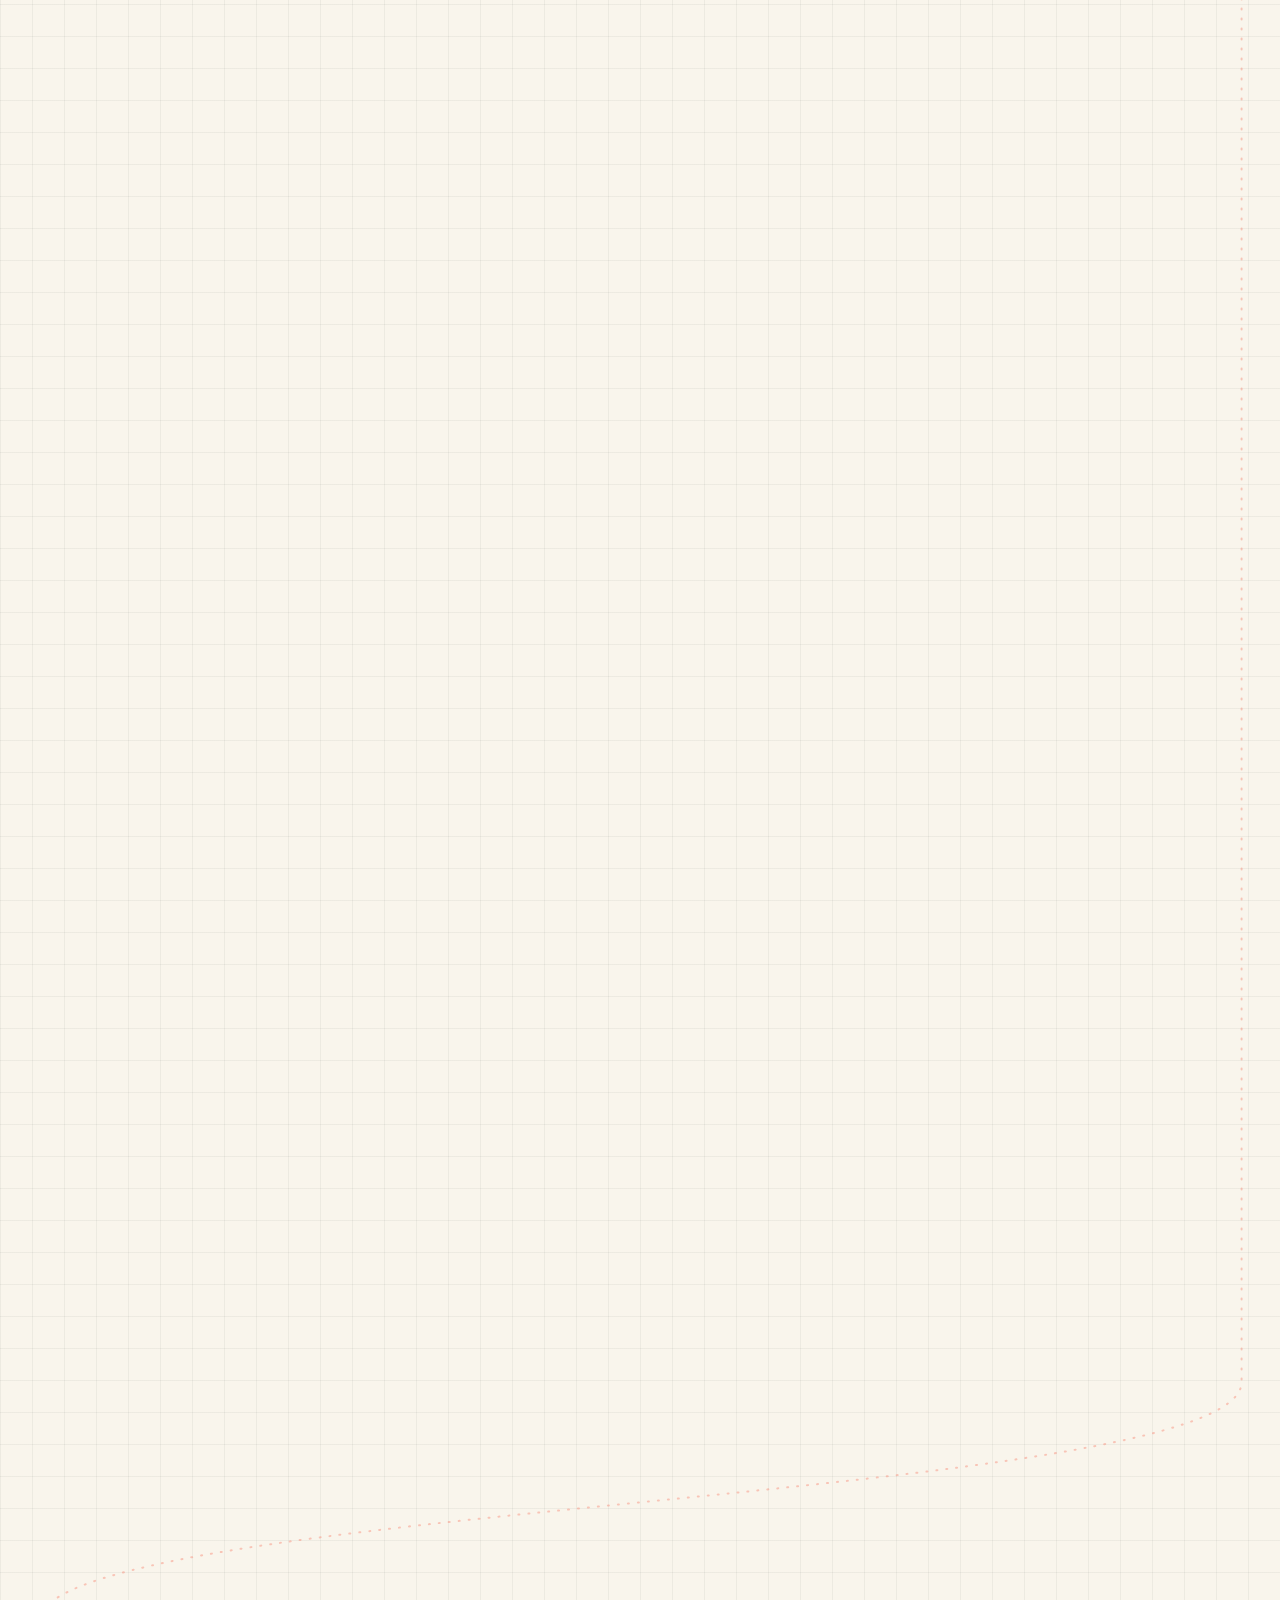
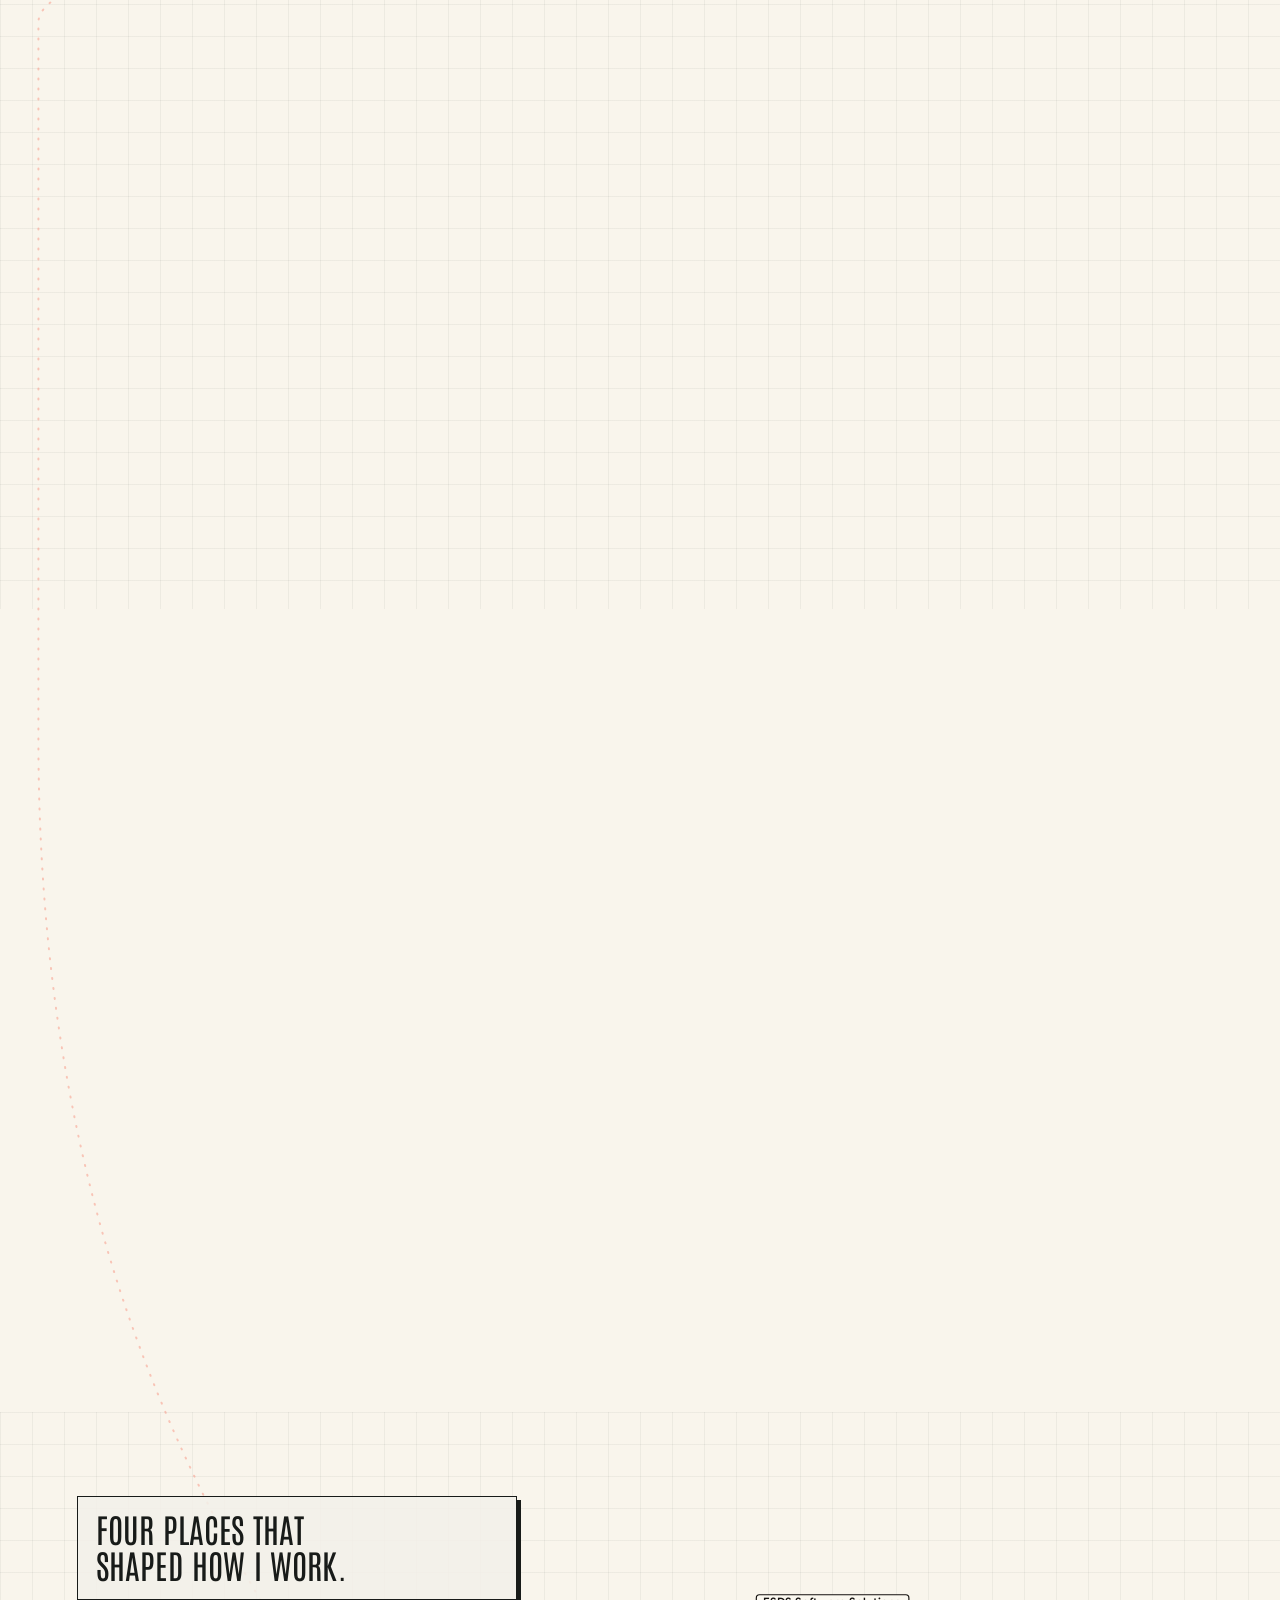
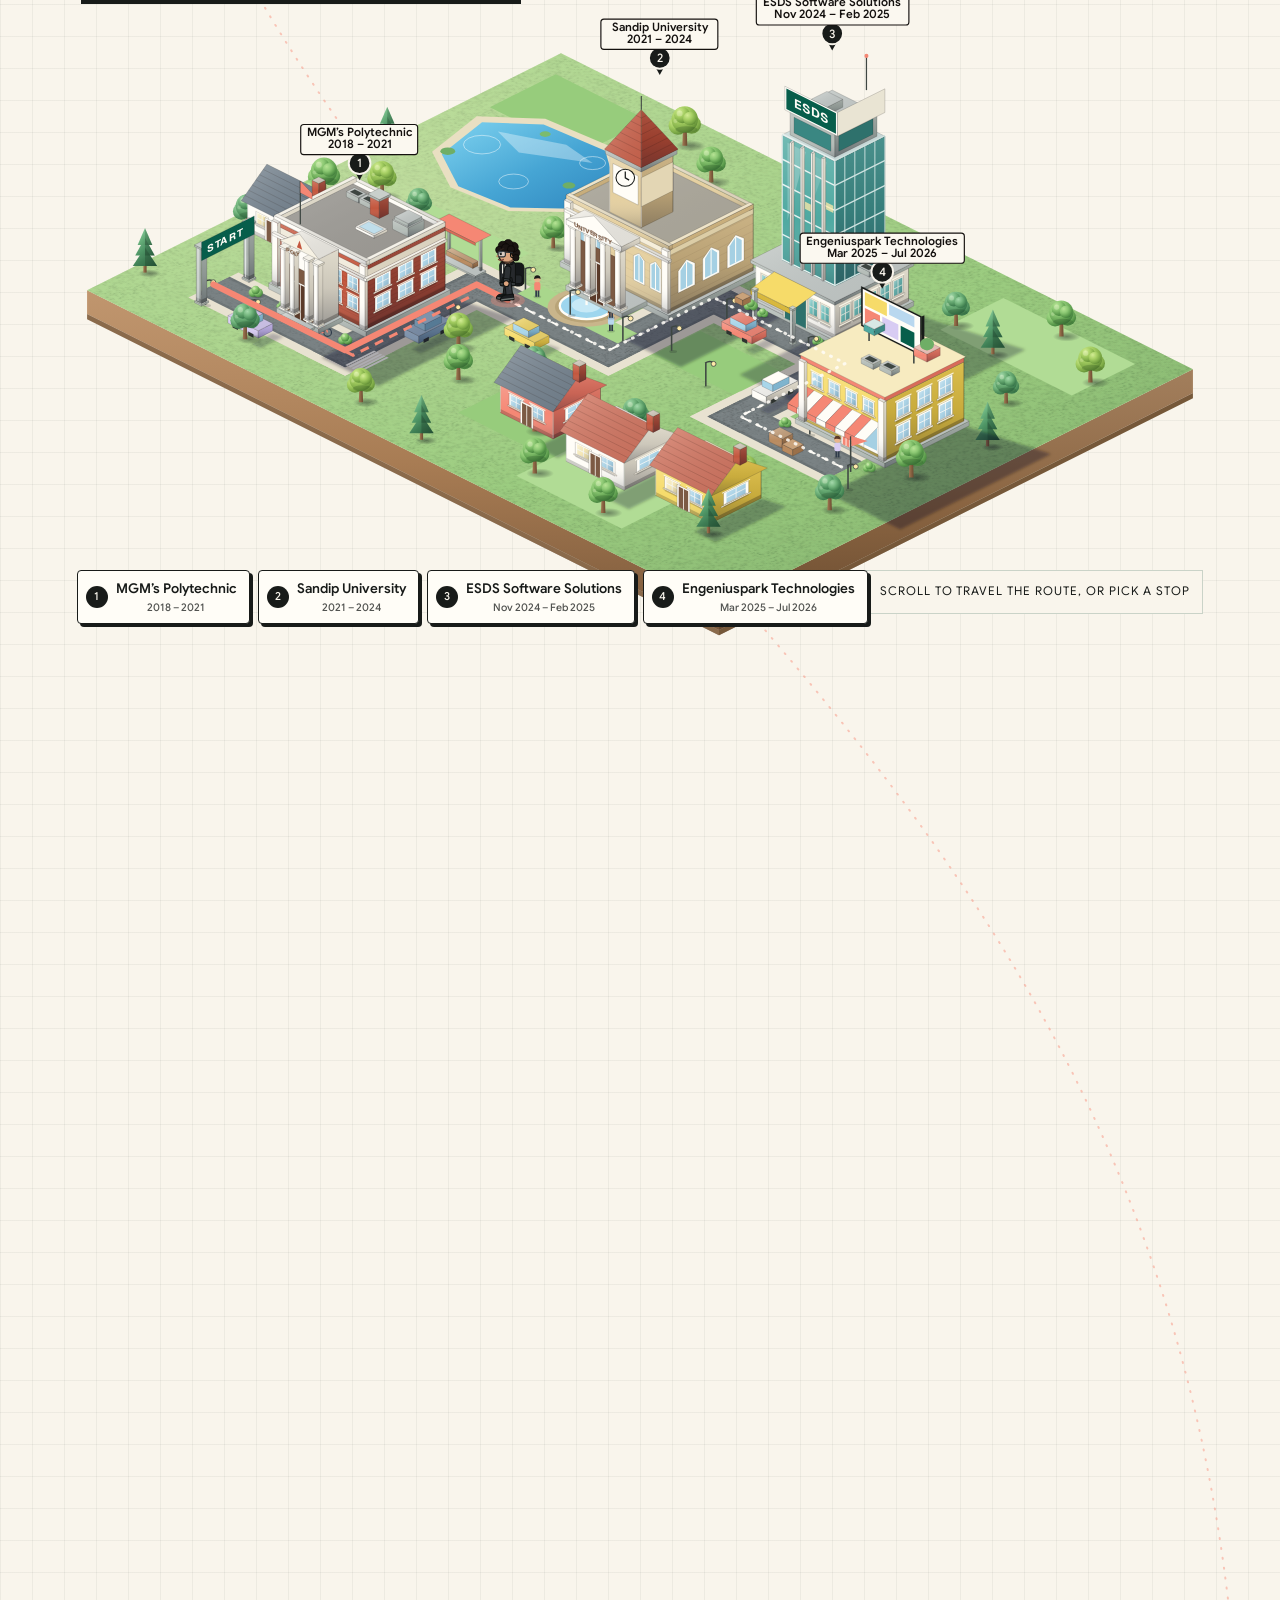
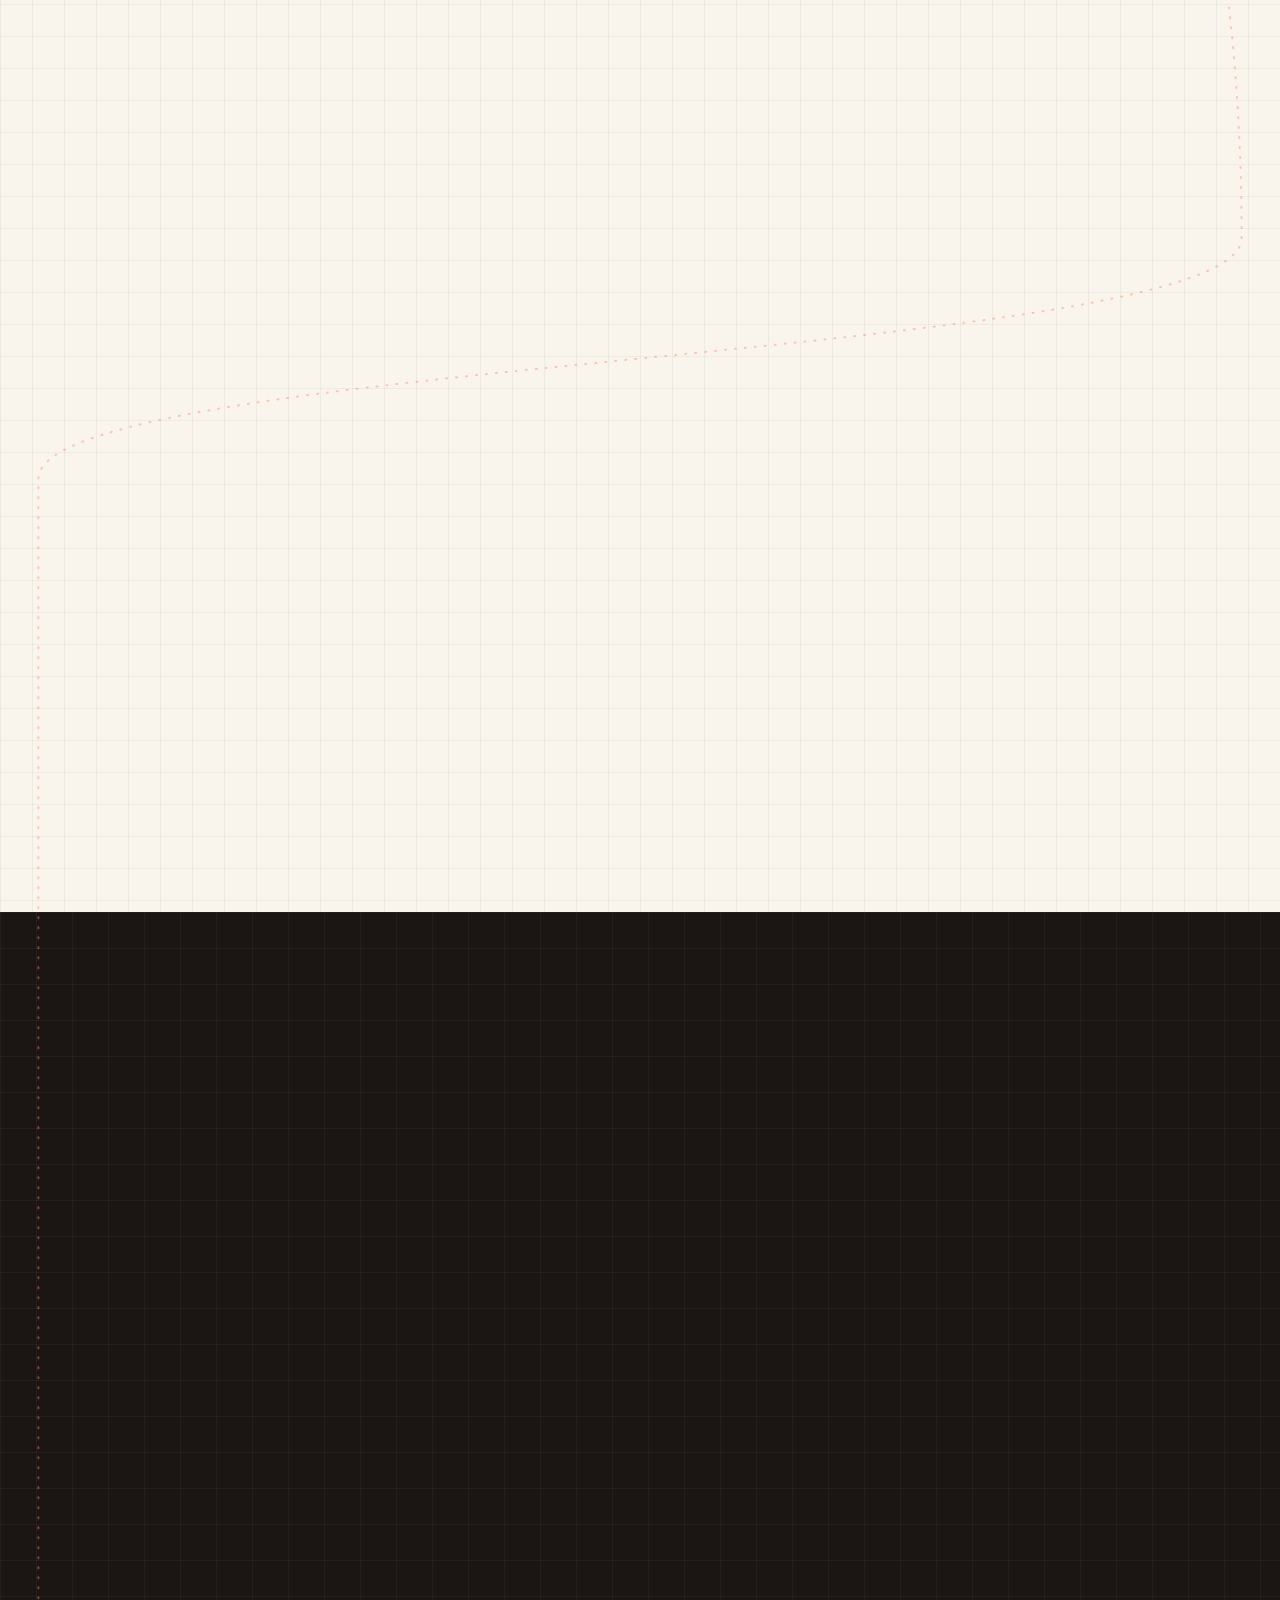
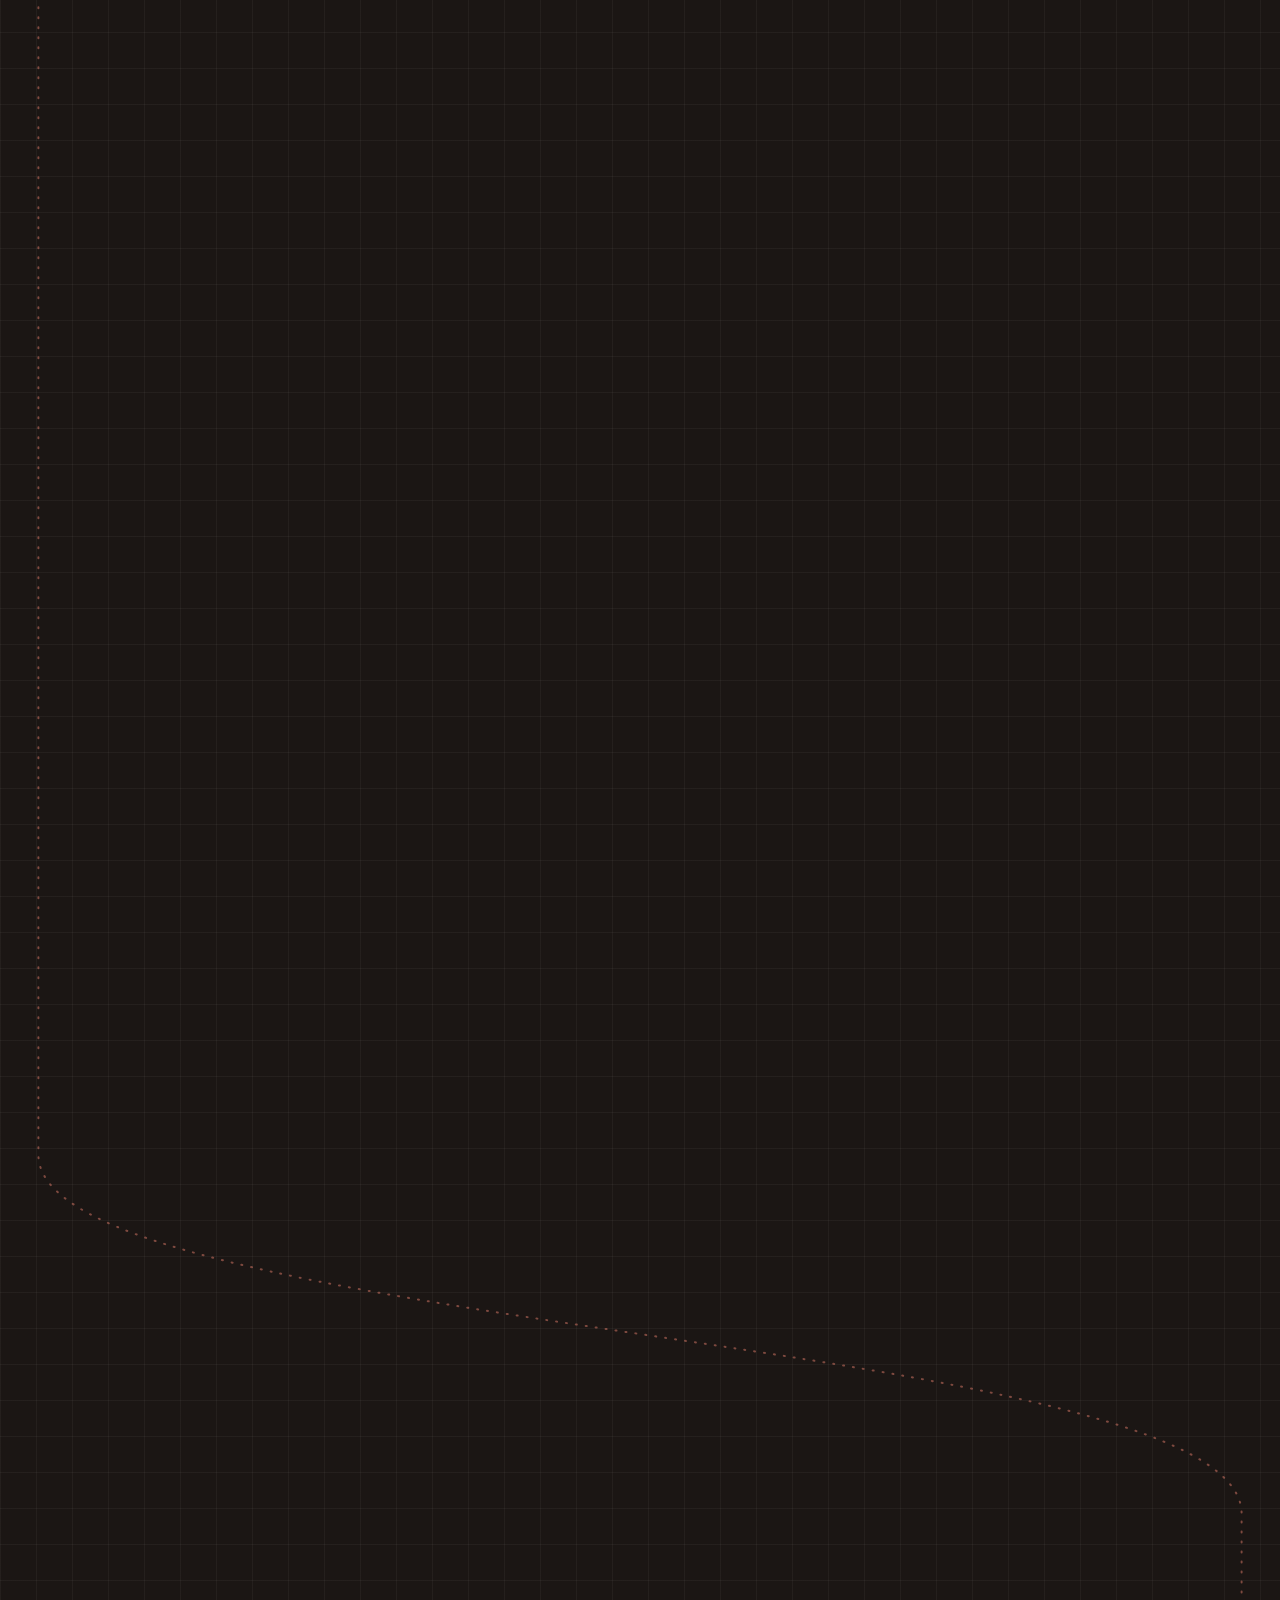
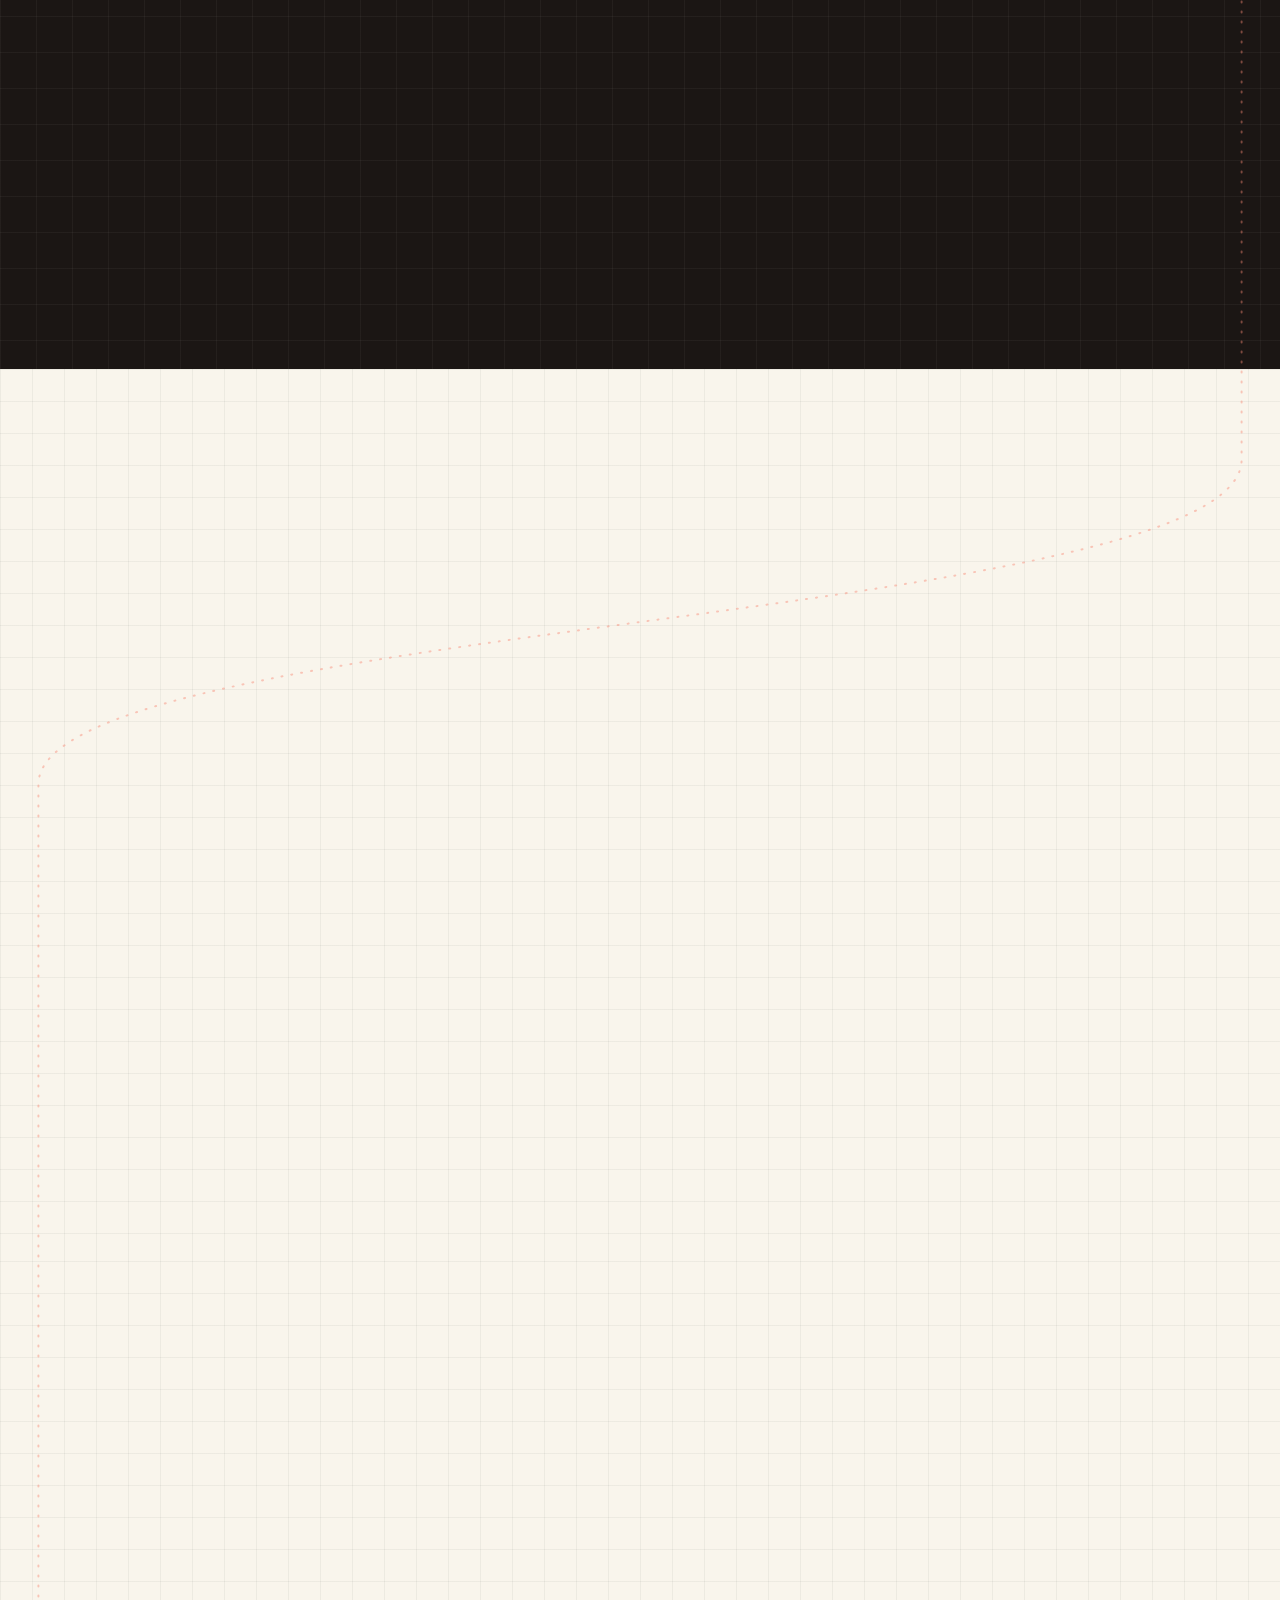
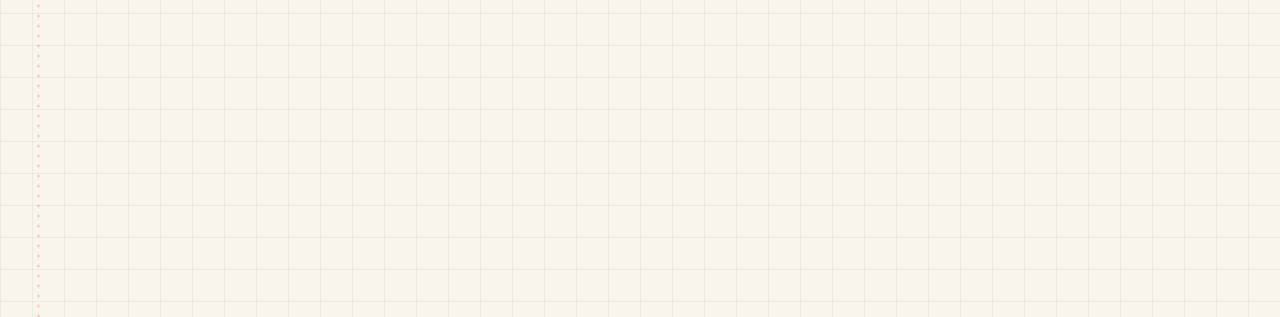
==== commit 49fe67bf: "Contact scene: flat-vector workspace style (warm walls, orange wood desk, shelf props, doodles) Co-A" ====
--- a/index.html
+++ b/index.html
@@ -247,23 +247,27 @@
  </defs>
  <rect class="c-wall" x="0" y="0" width="1200" height="560"/>
  <rect class="c-wall2" x="0" y="470" width="1200" height="90"/>
- <!-- window -->
- <g class="cs-win">
-  <rect class="c-frame" x="58" y="68" width="224" height="250" rx="6"/>
-  <g clip-path="url(#csGlass)">
-   <rect x="70" y="80" width="200" height="226" fill="url(#csSky)"/>
-   <g class="cs-stars"><circle cx="100" cy="108" r="1.6"/><circle cx="138" cy="96" r="1.2"/><circle cx="196" cy="112" r="1.6"/><circle cx="236" cy="100" r="1.2"/><circle cx="118" cy="150" r="1.2"/><circle cx="250" cy="150" r="1.6"/></g>
-   <circle class="cs-sun" cx="214" cy="132" r="24"/>
-   <g class="cloud c1"><ellipse cx="110" cy="150" rx="34" ry="11"/><ellipse cx="132" cy="141" rx="22" ry="12"/><ellipse cx="92" cy="145" rx="16" ry="8"/></g>
-   <g class="cloud c2"><ellipse cx="90" cy="198" rx="26" ry="8"/><ellipse cx="108" cy="192" rx="16" ry="9"/></g>
-   <g class="bird b1"><path d="M0 0q5-6 10 0q5-6 10 0" /></g>
-   <g class="bird b2"><path d="M0 0q4-5 8 0q4-5 8 0" /></g>
-   <g class="c-city"><rect x="70" y="250" width="30" height="56"/><rect x="104" y="236" width="24" height="70"/><rect x="132" y="262" width="34" height="44"/><rect x="170" y="244" width="26" height="62"/><rect x="200" y="258" width="38" height="48"/><rect x="242" y="240" width="28" height="66"/></g>
-   <g class="cs-wins"><rect x="110" y="246" width="4" height="4"/><rect x="118" y="258" width="4" height="4"/><rect x="176" y="256" width="4" height="4"/><rect x="248" y="254" width="4" height="4"/><rect x="82" y="266" width="4" height="4"/><rect x="210" y="270" width="4" height="4"/></g>
-  </g>
-  <rect class="c-frame" x="166" y="80" width="5" height="226"/>
-  <rect class="c-frame" x="70" y="186" width="200" height="5"/>
-  <rect class="c-sill" x="48" y="316" width="244" height="12" rx="3"/>
+ <!-- diagonal light + left shelf (flat-vector workspace style) -->
+ <g class="k-shaft"><polygon points="0,0 360,0 0,400"/><polygon class="s2" points="0,0 200,0 0,222"/></g>
+ <g class="k-shelfL">
+  <rect class="k-shl" x="26" y="222" width="252" height="9" rx="3"/><rect class="c-shelf" x="26" y="212" width="252" height="13" rx="3"/>
+  <path class="c-bracket" d="M62 231v30M244 231v30"/>
+  <g class="k-books"><rect class="kb1" x="38" y="194" width="104" height="18" rx="2"/><rect class="kb2" x="46" y="177" width="90" height="17" rx="2"/><rect class="kb3" x="36" y="162" width="100" height="15" rx="2"/><rect class="kb4" x="48" y="148" width="82" height="14" rx="2"/><path class="k-pg" d="M44 203h92M52 186h78M42 169h88"/></g>
+  <g class="k-cupg"><rect class="k-cup" x="162" y="184" width="36" height="28" rx="5"/><rect class="kp1" x="170" y="150" width="5" height="40" rx="2.5" transform="rotate(-9 172 190)"/><rect class="kp2" x="179" y="144" width="5" height="46" rx="2.5"/><rect class="kp3" x="188" y="152" width="5" height="38" rx="2.5" transform="rotate(10 190 190)"/></g>
+  <g class="k-spkg"><rect class="k-spk" x="214" y="170" width="46" height="42" rx="9"/><circle class="k-wf" cx="237" cy="194" r="12"/><circle class="k-tw" cx="237" cy="180" r="4"/></g>
+ </g>
+ <g class="cs-notes cs-notesL">
+  <g class="nt n1" transform="translate(66 290) rotate(-6)"><rect width="62" height="62" rx="2"/><path d="M11 20h36M11 32h40M11 44h24"/><rect class="tp" x="20" y="-5" width="22" height="9"/></g>
+  <g class="nt n2" transform="translate(150 312) rotate(5)"><rect width="56" height="56" rx="2"/><path d="M10 18h30l6 6M10 30h36M10 42h20"/><rect class="tp" x="17" y="-5" width="22" height="9"/></g>
+ </g>
+ <!-- hand-drawn doodles -->
+ <g class="k-doodles">
+  <path class="dd" d="M0 0c8-9 20-3 17 8-3 10-18 8-18-3 0-9 11-12 16-4" transform="translate(30 98) scale(1.4)"/>
+  <path class="dd d2" d="M0 10q8-14 16 0t16 0t16 0t16 0" transform="translate(206 120) rotate(-12)"/>
+  <path class="dd d3" d="M0-10v20M-10 0h20M-7-7l14 14M-7 7l14-14" transform="translate(250 82)"/>
+  <path class="dd d2" d="M0 10q8-14 16 0t16 0t16 0t16 0" transform="translate(954 330) rotate(8)"/>
+  <path class="dd" d="M0 0c8-9 20-3 17 8-3 10-18 8-18-3 0-9 11-12 16-4" transform="translate(1150 300) scale(1.3)"/>
+  <path class="dd d3" d="M0-10v20M-10 0h20M-7-7l14 14M-7 7l14-14" transform="translate(1166 70)"/>
  </g>
  <!-- clock -->
  <g class="cs-clock"><circle class="c-pf" cx="960" cy="112" r="46"/><circle class="c-clockface" cx="960" cy="112" r="40"/>
@@ -276,8 +280,6 @@
  </g>
  <!-- pendant lamp -->
  <g class="cs-pend"><rect class="c-cord" x="1099" y="0" width="2" height="128"/><path class="c-shade" d="M1068 168l10-40h44l10 40z"/><ellipse class="c-bulb" cx="1100" cy="170" rx="22" ry="6"/><ellipse class="cs-glow" cx="1100" cy="190" rx="120" ry="90" fill="url(#csGlow)"/></g>
- <!-- sunbeams -->
- <g class="cs-beam"><polygon points="70,330 270,330 820,560 360,560"/><polygon points="130,330 190,330 560,560 470,560" class="b2"/></g>
  <!-- sticky notes on the wall -->
  <g class="cs-notes">
   <g class="nt n1" transform="translate(1042 352) rotate(-6)"><rect width="58" height="58" rx="2"/><path d="M10 18h32M10 29h38M10 40h24"/><rect class="tp" x="18" y="-5" width="22" height="9"/></g>
@@ -288,17 +290,12 @@
  <g class="cs-motes"><circle cx="520" cy="420" r="2"/><circle cx="640" cy="380" r="1.6"/><circle cx="760" cy="440" r="2"/><circle cx="880" cy="400" r="1.4"/><circle cx="400" cy="450" r="1.6"/><circle cx="1010" cy="430" r="2"/></g>
 </svg>
   </div>
-  <div class="cs-desk" aria-hidden="true"><i class="cs-lip"></i><i class="cs-grain"></i><i class="cs-mat"></i><i class="cs-kb"></i><i class="cs-ms"></i></div>
+  <div class="cs-desk" aria-hidden="true"><i class="cs-lip"></i><i class="cs-grain"></i><i class="cs-kb"></i><i class="cs-ms"></i></div>
   <svg class="cs-dl" viewBox="0 0 330 170" aria-hidden="true" focusable="false">
  <g class="cs-plant2"><path class="c-pot2" d="M36 118h58l-8 48H44z"/><g class="leafs"><path class="c-leaf" d="M65 118C34 106 26 64 44 38c22 16 28 50 21 80z"/><path class="c-leaf2" d="M65 118c8-38 32-62 62-66-4 34-24 58-62 66z"/><path class="c-leaf" d="M65 118c-8-46 2-80 24-100 14 34 8 70-24 100z"/></g></g>
  <g class="cs-mug"><path class="c-steam s1" d="M178 96c-8-10 8-16 0-28"/><path class="c-steam s2" d="M192 98c-8-10 8-16 0-28"/><path class="c-steam s3" d="M206 96c-8-10 8-16 0-28"/><rect class="c-mug" x="164" y="104" width="56" height="58" rx="9"/><path class="c-mug" d="M220 116h10a12 12 0 010 26h-10" fill="none" stroke-width="7"/><rect class="c-coffee" x="168" y="108" width="48" height="8" rx="4"/></g>
  <g class="cs-cup"><rect class="c-cupx" x="256" y="116" width="44" height="50" rx="6"/><rect class="c-pen p1" x="266" y="84" width="5" height="40" rx="2" transform="rotate(-8 268 124)"/><rect class="c-pen p2" x="278" y="78" width="5" height="46" rx="2"/><rect class="c-pen p3" x="289" y="88" width="5" height="36" rx="2" transform="rotate(9 291 124)"/></g>
 </svg>
-  <svg class="cs-hands" viewBox="0 0 700 230" aria-hidden="true" focusable="false">
- <g transform="translate(252 178) rotate(9)"><g class="hd hl"><rect class="sl" x="-36" y="36" width="72" height="200" rx="16"/><rect class="cuff" x="-38" y="30" width="76" height="14" rx="6"/><rect class="sk" x="-27" y="-4" width="54" height="44" rx="12"/><rect class="sk" x="-41" y="-64" width="82" height="82" rx="30"/><g class="fg" style="animation-delay:0s"><rect class="sk" x="-40" y="-104" width="23" height="66" rx="11.5"/><rect class="na" x="-36" y="-101" width="15" height="13" rx="6.5"/></g><g class="fg" style="animation-delay:0.35s"><rect class="sk" x="-22" y="-118" width="23" height="78" rx="11.5"/><rect class="na" x="-18" y="-115" width="15" height="13" rx="6.5"/></g><g class="fg" style="animation-delay:0.7s"><rect class="sk" x="-3" y="-116" width="23" height="76" rx="11.5"/><rect class="na" x="1" y="-113" width="15" height="13" rx="6.5"/></g><g class="fg" style="animation-delay:0.18s"><rect class="sk" x="16" y="-104" width="23" height="66" rx="11.5"/><rect class="na" x="20" y="-101" width="15" height="13" rx="6.5"/></g><g class="fg th" style="animation-delay:0s"><rect class="sk" x="30" y="-40" width="22" height="58" rx="11" transform="rotate(48 38 -10)"/></g><path class="ln" d="M-18 -52v24M3 -54v26M22 -52v24"/></g></g>
- <g transform="translate(448 178) scale(-1 1) rotate(9)"><g class="hd hr"><rect class="sl" x="-36" y="36" width="72" height="200" rx="16"/><rect class="cuff" x="-38" y="30" width="76" height="14" rx="6"/><rect class="sk" x="-27" y="-4" width="54" height="44" rx="12"/><rect class="sk" x="-41" y="-64" width="82" height="82" rx="30"/><g class="fg" style="animation-delay:0.5s"><rect class="sk" x="-40" y="-104" width="23" height="66" rx="11.5"/><rect class="na" x="-36" y="-101" width="15" height="13" rx="6.5"/></g><g class="fg" style="animation-delay:0.1s"><rect class="sk" x="-22" y="-118" width="23" height="78" rx="11.5"/><rect class="na" x="-18" y="-115" width="15" height="13" rx="6.5"/></g><g class="fg" style="animation-delay:0.62s"><rect class="sk" x="-3" y="-116" width="23" height="76" rx="11.5"/><rect class="na" x="1" y="-113" width="15" height="13" rx="6.5"/></g><g class="fg" style="animation-delay:0.3s"><rect class="sk" x="16" y="-104" width="23" height="66" rx="11.5"/><rect class="na" x="20" y="-101" width="15" height="13" rx="6.5"/></g><g class="fg th" style="animation-delay:0.5s"><rect class="sk" x="30" y="-40" width="22" height="58" rx="11" transform="rotate(48 38 -10)"/></g><path class="ln" d="M-18 -52v24M3 -54v26M22 -52v24"/></g></g>
-</svg>
-  <div class="cs-phone" aria-hidden="true"><i class="ph-st"></i><div class="ph-b"><div class="ph-s"><b class="ph-t" id="csPhT">9:41</b><span class="ph-d" id="csPhD">Thu, 19 Nov</span><div class="ph-a"><img src="img/ic/phone.webp" alt="" width="40" height="40" loading="lazy"><img src="img/ic/gmail.webp" alt="" width="40" height="40" loading="lazy"></div></div></div></div>
   <div class="cs-stage">
    <div class="cs-mon" id="csMon" role="region" aria-label="Contact details">
     <div class="cs-bez">
--- a/style.css
+++ b/style.css
@@ -1827,36 +1827,35 @@
 }
 @media (prefers-reduced-motion:reduce){.mx-wall i,.mx-ic::before,.mx-ph .mx-ic img,.mx-stat i{animation:none}.mx-app,.mx-big{transition:none}.mx-app:hover,.mx-big:hover{transform:none}}
 
-/* ===== richer workspace scene (desk mat, typing hands, phone, notes, sunbeams) ===== */
-.cs-beam polygon{fill:#FFF3C4;opacity:.16;animation:csBeam 9s ease-in-out infinite alternate}.cs-beam .b2{opacity:.12;animation-duration:13s;animation-delay:-5s}
-html[data-theme=dark] .cs-beam polygon{fill:#9FB4FF;opacity:.07}
-@keyframes csBeam{from{opacity:.07}to{opacity:.2}}
-.cs-notes .nt{transform-box:fill-box;transform-origin:50% 0;animation:csFlap 5s ease-in-out infinite alternate}
-.cs-notes .n2{animation-duration:6.5s;animation-delay:-2s}.cs-notes .n3{animation-duration:7.5s;animation-delay:-4s}
+
+/* ===== flat-vector workspace look (warm browns, orange wood, doodles) ===== */
+.room.cs{--wall:#4A372F;--wall2:#3A2B25;--shelf:#C0672E;--shelfd:#7C3A18;--b1:#E4574A;--b2:#4AA3A0;--b3:#F2B33D;--pot:#D9733F;--leaf:#4DA878;--leaf2:#33855A;--cord:#1A110E;--shade:#E4784A;--bulb:#FFE3A0;--clockface:#F7EFDD;--hand:#2A1B16;--desk:#E48B3C;--desk2:#C4691F;--lip:#8F4A1B;--mug:#FBF4E6;--cup:#2E2B36;--shaft:#8A6552;--paper:#FFF3DA;--pf:#F7EFDD;--pp:#3B2A24;--cs-glow:.9}
+:root[data-theme="light"] .room.cs{--wall:#A47F6B;--wall2:#8C6A58;--shaft:#E3C3A8;--shelf:#CE7436;--desk:#F0A054;--desk2:#D87E2E;--lip:#A85A22;--cs-glow:.35;--pf:#FFF7E6;--pp:#F7EFDD}
+.room.cs .c-wall{fill:var(--wall)}.room.cs .c-wall2{fill:var(--wall2)}
+.k-shaft polygon{fill:var(--shaft);opacity:.34;animation:kShaft 10s ease-in-out infinite alternate}.k-shaft .s2{opacity:.3;animation-duration:14s;animation-delay:-5s}
+@keyframes kShaft{from{opacity:.22}to{opacity:.42}}
+.k-shl{fill:var(--shelfd)}
+.kb1{fill:#F4E9D2}.kb2{fill:var(--b2)}.kb3{fill:var(--b3)}.kb4{fill:var(--b1)}
+.k-pg{fill:none;stroke:rgba(60,35,20,.28);stroke-width:2;stroke-linecap:round}
+.k-cup{fill:var(--cup)}.kp1{fill:#F2B33D}.kp2{fill:#E4574A}.kp3{fill:#4AA3A0}
+.k-spk{fill:#F4E9D2}.k-wf{fill:#3A3340}.k-tw{fill:#3A3340}
+.k-shelfL .k-spkg{animation:kPulse 2.4s ease-in-out infinite;transform-box:fill-box;transform-origin:50% 100%}
+@keyframes kPulse{50%{transform:scale(1.025)}}
+.k-doodles{fill:none;stroke:#fff;stroke-width:2.2;stroke-linecap:round;stroke-linejoin:round;opacity:.6}
+.k-doodles .dd{stroke-dasharray:90;animation:kDraw 5s ease-in-out infinite alternate}.k-doodles .d2{stroke-dasharray:70;animation-duration:4s;animation-delay:-1.5s}.k-doodles .d3{stroke-dasharray:60;animation-duration:3.2s;animation-delay:-.8s}
+@keyframes kDraw{from{stroke-dashoffset:90}to{stroke-dashoffset:0}}
+.cs-notes .nt rect:first-child{fill:#FFE27A}.cs-notes .n2 rect:first-child{fill:#FF9EC4}
+.cs-notesL .n1 rect:first-child{fill:#FFE27A}.cs-notesL .n2 rect:first-child{fill:#FF9EC4}
+.cs-notes path{fill:none;stroke:rgba(60,30,20,.55);stroke-width:2.4;stroke-linecap:round;stroke-linejoin:round}
+.cs-notes .nt{transform-box:fill-box;transform-origin:50% 0;animation:csFlap 5s ease-in-out infinite alternate}.cs-notes .n2{animation-duration:6.5s;animation-delay:-2s}.cs-notes .n3{animation-duration:7.5s;animation-delay:-4s}
 @keyframes csFlap{to{rotate:2.4deg}}
-.cs-notes rect:first-child{fill:#FFE27A}.cs-notes .n2 rect:first-child{fill:#FF9EC4}.cs-notes .n3 rect:first-child{fill:#8FE3C3}
-.cs-notes path{fill:none;stroke:rgba(40,30,20,.45);stroke-width:2.4;stroke-linecap:round;stroke-linejoin:round}
 .cs-notes .tp{fill:rgba(255,255,255,.55)!important}
-.cs-grain{position:absolute;inset:12px 0 0;background:repeating-linear-gradient(90deg,transparent 0 118px,rgba(0,0,0,.09) 118px 120px),repeating-linear-gradient(0deg,rgba(255,255,255,.035) 0 2px,transparent 2px 9px);pointer-events:none}
-.cs-mat{position:absolute;left:50%;top:10%;width:min(52%,660px);height:74%;transform:translateX(-50%);border-radius:14px;background:linear-gradient(#2c2a44,#1f1d33);box-shadow:0 8px 18px rgba(0,0,0,.35),inset 0 0 0 2px rgba(255,255,255,.06)}
-.cs-kb{z-index:1}.cs-ms{z-index:1}
-.cs-kb::after{content:"";position:absolute;top:18%;left:6%;width:7%;height:26%;border-radius:3px;background:#C6F432;box-shadow:0 0 14px #C6F432;opacity:.0;animation:csKey 3.2s steps(1) infinite}
-@keyframes csKey{0%{left:6%;top:18%;opacity:.8}8%{left:30%;top:46%;opacity:.8}16%{left:52%;top:18%;opacity:.8}24%{left:18%;top:70%;opacity:.8}32%{left:70%;top:46%;opacity:.8}40%{left:42%;top:70%;opacity:.8}48%{left:84%;top:18%;opacity:.8}56%{left:10%;top:46%;opacity:.8}64%{left:60%;top:70%;opacity:.8}72%{left:34%;top:18%;opacity:.8}80%{left:76%;top:70%;opacity:.8}90%{left:22%;top:46%;opacity:.8}100%{opacity:0}}
-.cs-hands{position:absolute;z-index:5;left:50%;bottom:0;width:min(50%,660px);transform:translateX(-50%);height:auto;pointer-events:none;overflow:visible;filter:drop-shadow(0 8px 10px rgba(0,0,0,.35))}
-.hd .sk{fill:#E9A57B;stroke:#C98558;stroke-width:1.6}.hd .na{fill:#F6CDB0}.hd .sl{fill:#2F2B6B}.hd .cuff{fill:#C6F432}.hd .ln{fill:none;stroke:#C98558;stroke-width:1.6;stroke-linecap:round;opacity:.7}
-.hd .fg{transform-box:fill-box;transform-origin:50% 100%;animation:csTy 1.05s ease-in-out infinite}
-.hd.hr .fg{animation-duration:1.3s}.hd .th{animation-duration:2.4s}
-@keyframes csTy{0%,55%,100%{transform:translateY(0) scaleY(1)}70%{transform:translateY(7px) scaleY(.94)}}
-.hd.hl{animation:csHb 2.2s ease-in-out infinite alternate}.hd.hr{animation:csHb 2.8s ease-in-out infinite alternate-reverse}
-@keyframes csHb{to{transform:translateY(3px)}}
-.cs-phone{position:absolute;z-index:4;left:calc(50% - min(32%,400px)/2 - 150px);bottom:calc(var(--dh) - 46px);width:66px;transform:rotate(-5deg);pointer-events:none}
-.ph-st{position:absolute;left:-6px;right:-6px;bottom:-10px;height:12px;border-radius:6px;background:#3b3752;box-shadow:0 6px 8px rgba(0,0,0,.35)}
-.ph-b{position:relative;aspect-ratio:9/18;border-radius:13px;background:#14121f;padding:3px;box-shadow:0 0 0 1.5px #3d3a55 inset,0 10px 16px rgba(0,0,0,.4)}
-.ph-s{height:100%;border-radius:10px;background:linear-gradient(160deg,#4a3cc9,#c0408b 70%,#ff9a5a);color:#fff;display:flex;flex-direction:column;align-items:center;padding:12px 2px 0;overflow:hidden;font-family:-apple-system,BlinkMacSystemFont,"Inter",system-ui,sans-serif}
-.ph-t{font-size:15px;font-weight:700;line-height:1;letter-spacing:-.02em}.ph-d{font-size:6.2px;font-weight:600;opacity:.9;margin-top:3px}
-.ph-a{margin-top:auto;margin-bottom:6px;display:flex;gap:4px}.ph-a img{width:15px;height:15px;border-radius:4px}.ph-a img:first-child{animation:csRing 3.6s ease-in-out infinite}
-.ph-s{animation:csPhG 3.6s ease-in-out infinite}
-@keyframes csRing{0%,60%,100%{transform:rotate(0)}66%{transform:rotate(-16deg)}72%{transform:rotate(14deg)}78%{transform:rotate(-10deg)}84%{transform:rotate(0)}}
-@keyframes csPhG{0%,60%,100%{filter:brightness(1)}72%{filter:brightness(1.25)}}
-@media (max-width:860px){.cs-hands,.cs-phone,.cs-mat,.cs-notes,.cs-beam{display:none}.cs-grain{display:none}}
-@media (prefers-reduced-motion:reduce){.hd .fg,.hd.hl,.hd.hr,.cs-kb::after,.ph-a img,.ph-s{animation:none}}
+.cs-desk{background:linear-gradient(100deg,transparent 28%,rgba(255,255,255,.1) 28% 44%,transparent 44%),repeating-linear-gradient(0deg,transparent 0 44px,rgba(70,28,4,.32) 44px 47px),linear-gradient(var(--desk),var(--desk2));box-shadow:0 -16px 34px rgba(0,0,0,.32)}
+.cs-grain{display:block;position:absolute;inset:12px 0 0;background:repeating-linear-gradient(90deg,transparent 0 160px,rgba(70,28,4,.2) 160px 162px),repeating-linear-gradient(0deg,rgba(255,255,255,.05) 0 2px,transparent 2px 11px);pointer-events:none}
+.cs-kb{background:repeating-linear-gradient(90deg,rgba(0,0,0,.45) 0 3px,transparent 3px 22px),repeating-linear-gradient(0deg,rgba(0,0,0,.45) 0 3px,transparent 3px 24px),#3A3844;box-shadow:0 8px 0 #1E1D25,0 16px 20px rgba(60,20,0,.4)}
+.cs-ms{background:#3A3844;box-shadow:0 5px 0 #1E1D25,0 12px 14px rgba(60,20,0,.4)}
+.cs-kb::after{content:"";position:absolute;top:18%;left:6%;width:7%;height:26%;border-radius:3px;background:#F2B33D;box-shadow:0 0 12px #F2B33D;opacity:0;animation:csKey 3.2s steps(1) infinite}
+@keyframes csKey{0%{left:6%;top:18%;opacity:.9}10%{left:30%;top:46%}20%{left:52%;top:18%}30%{left:18%;top:70%}40%{left:70%;top:46%}50%{left:42%;top:70%}60%{left:84%;top:18%}70%{left:10%;top:46%}80%{left:60%;top:70%}90%{left:34%;top:18%}100%{opacity:0}}
+.room.cs .cs-bez{background:#1B1A21;box-shadow:0 0 0 2px #35323F inset,0 24px 50px rgba(30,10,0,.55)}
+@media (max-width:860px){.k-shelfL,.cs-notesL{display:none}}
+@media (prefers-reduced-motion:reduce){.k-shaft polygon,.k-doodles .dd,.k-spkg,.cs-kb::after,.cs-notes .nt{animation:none}.k-doodles .dd{stroke-dashoffset:0}}
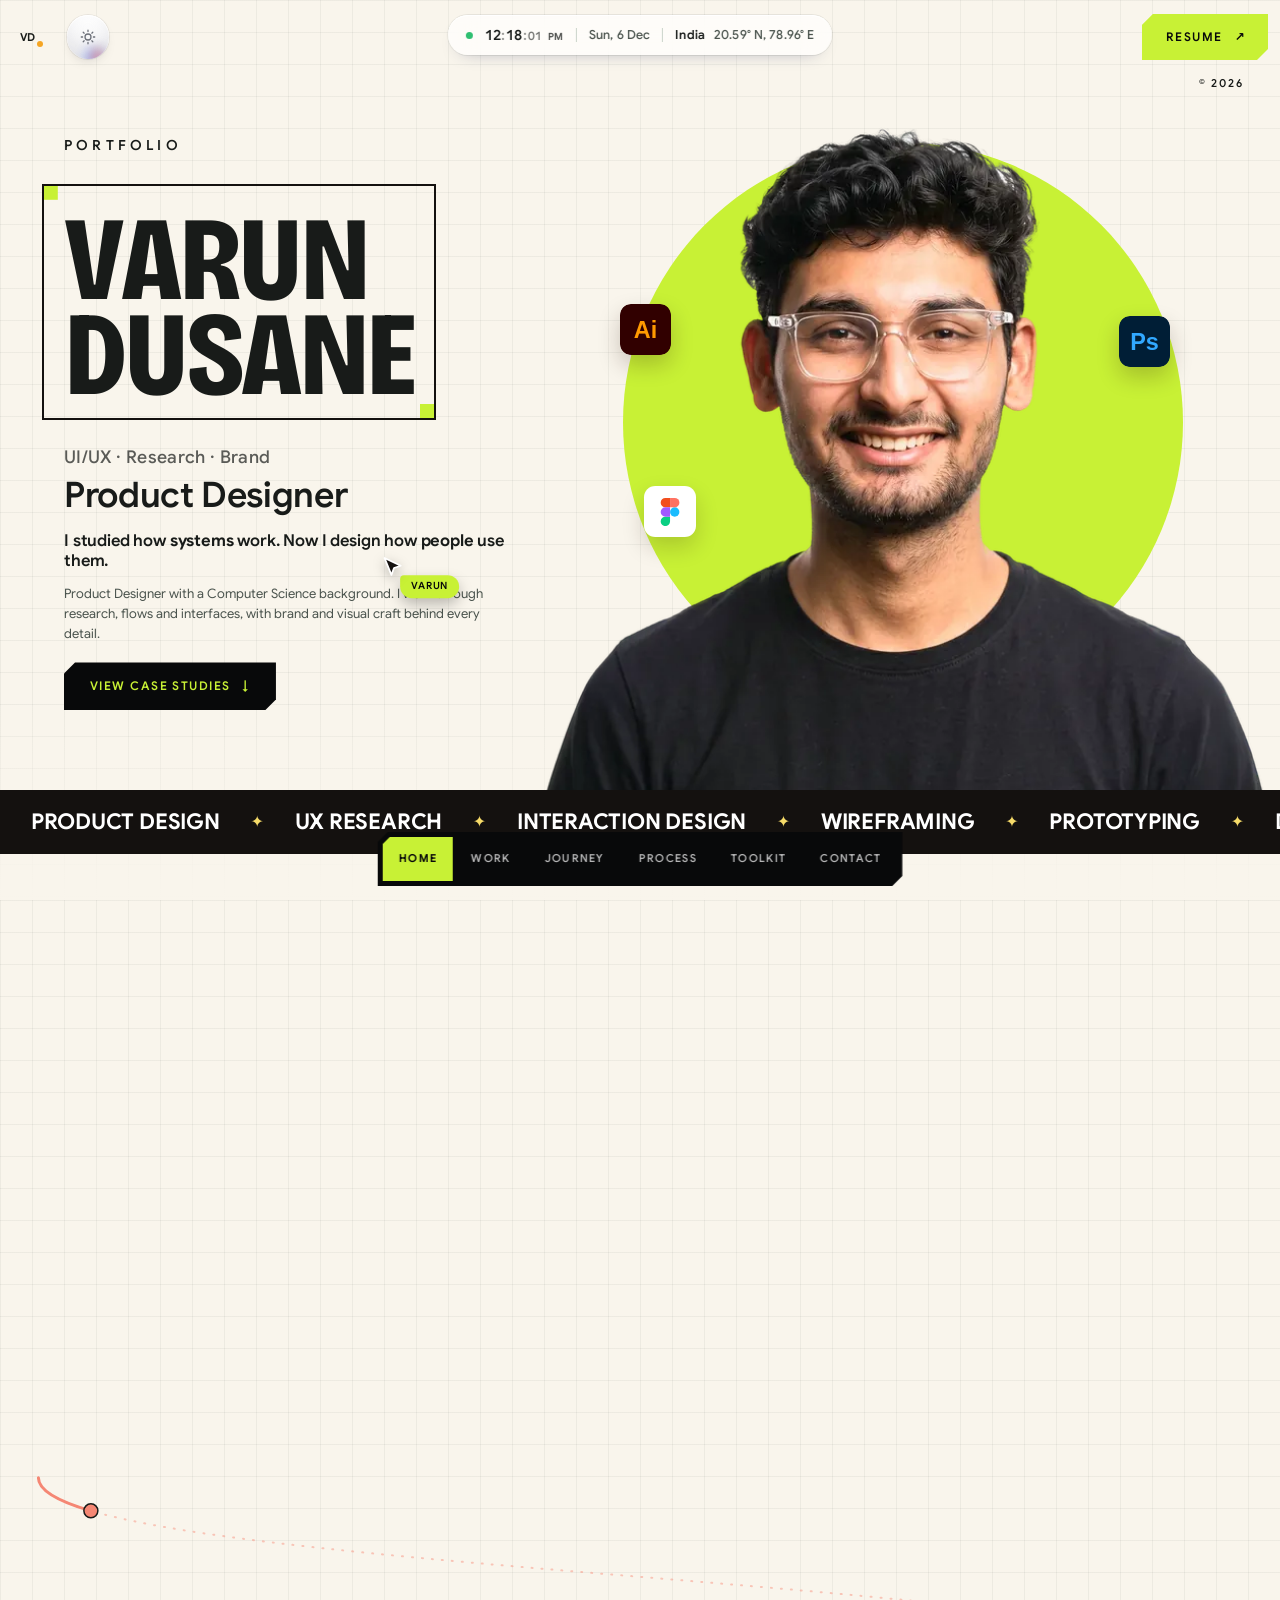
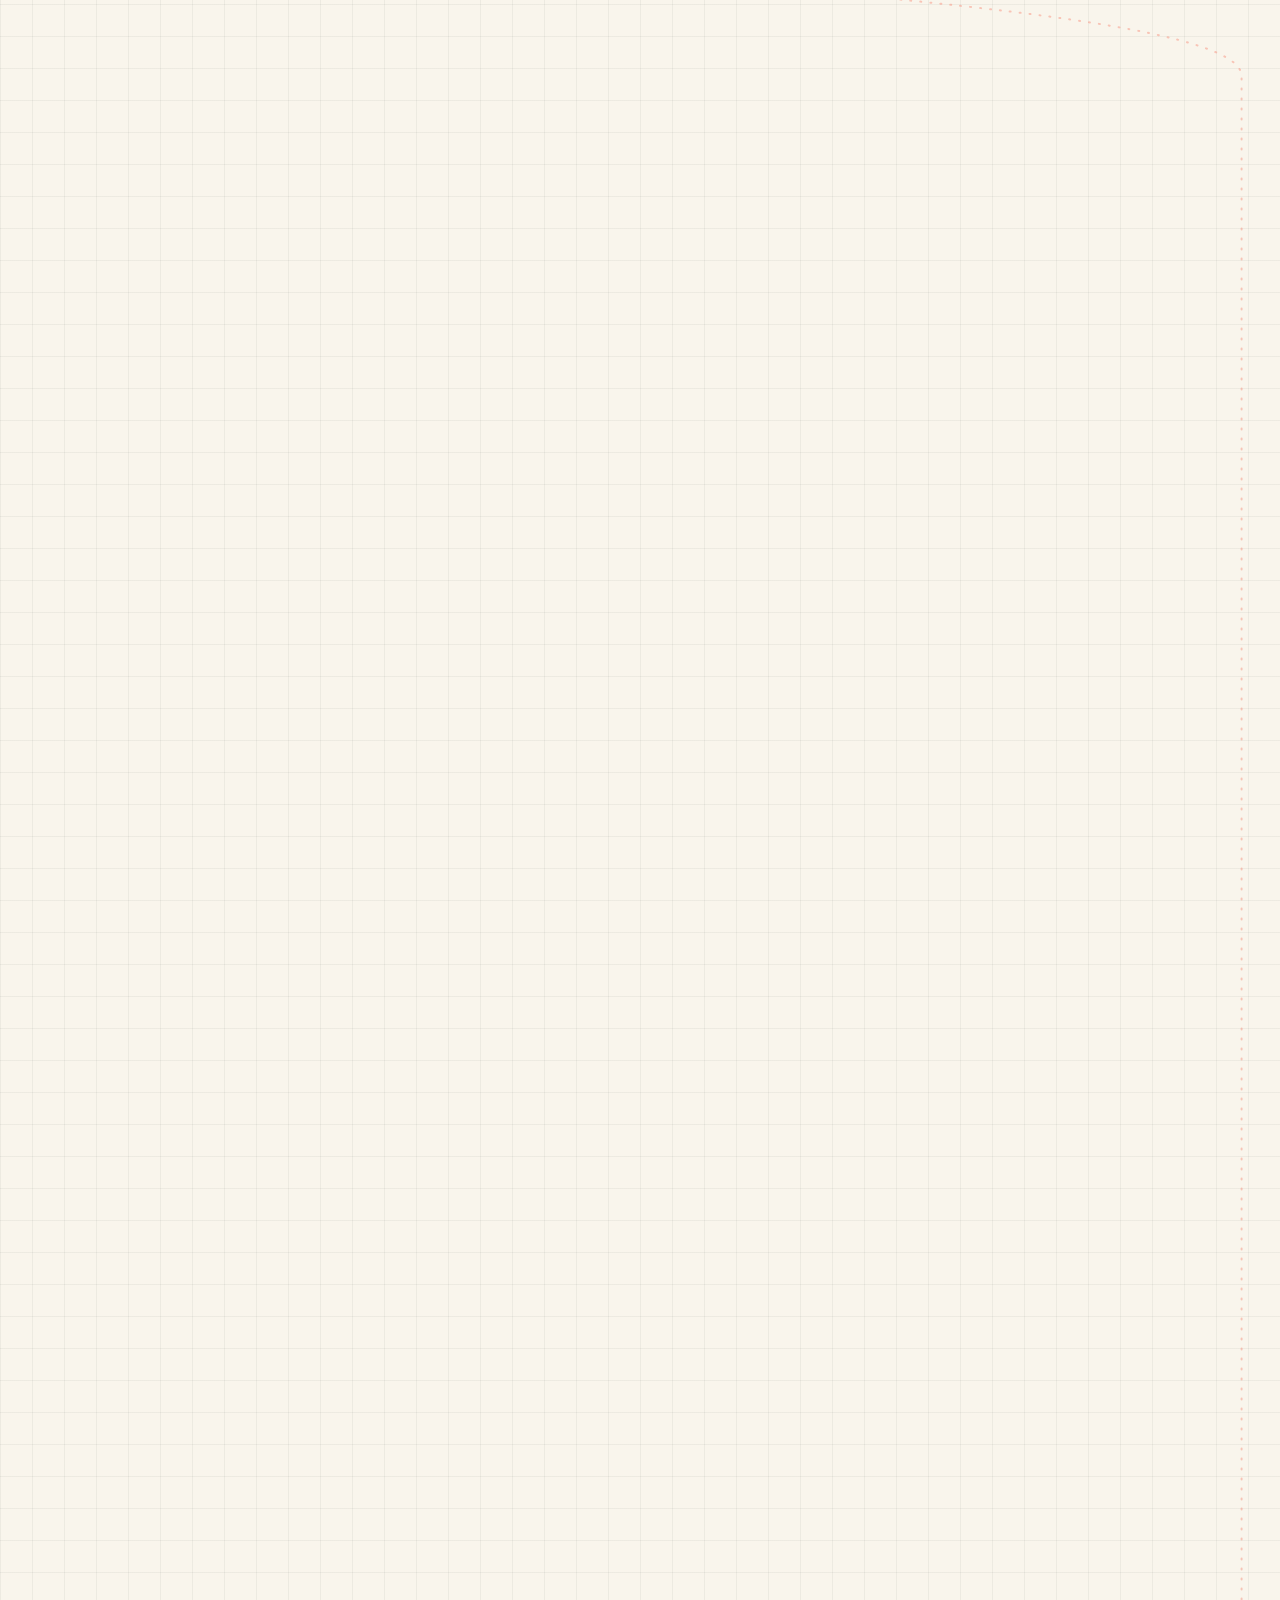
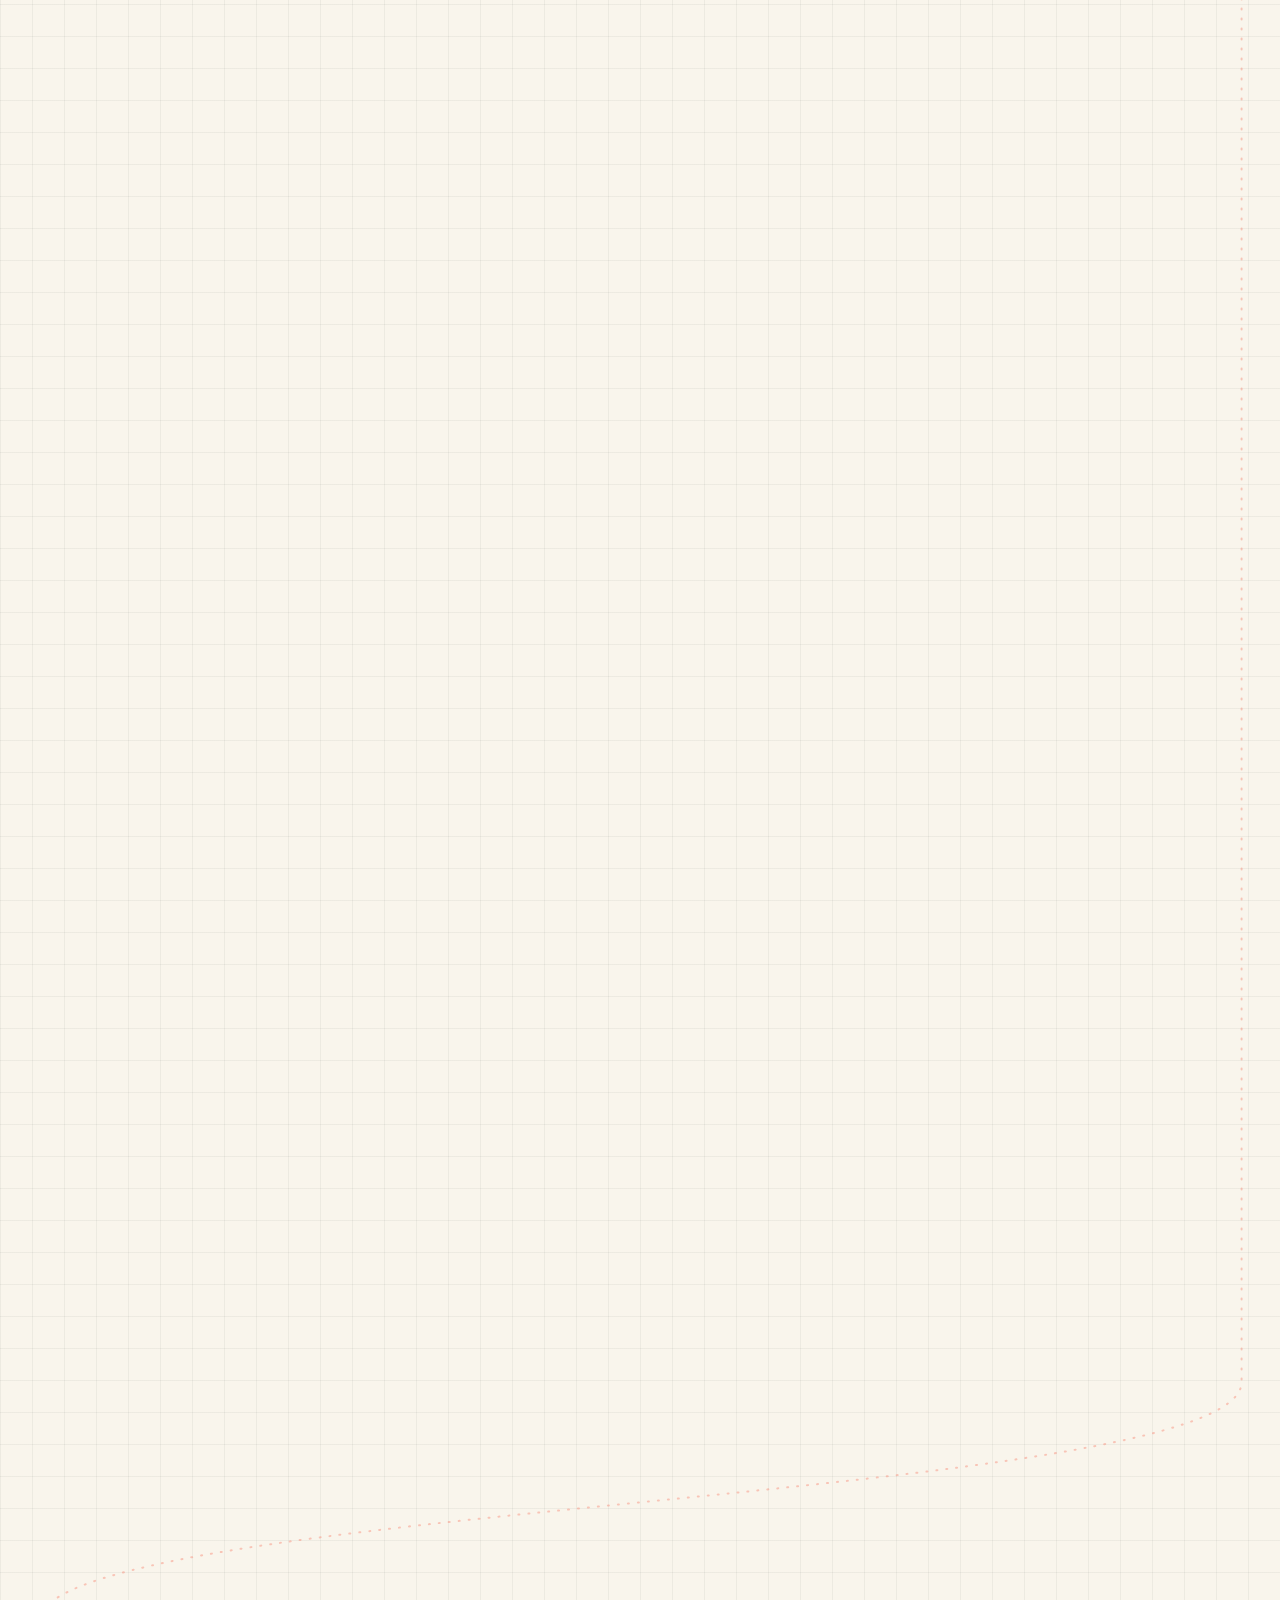
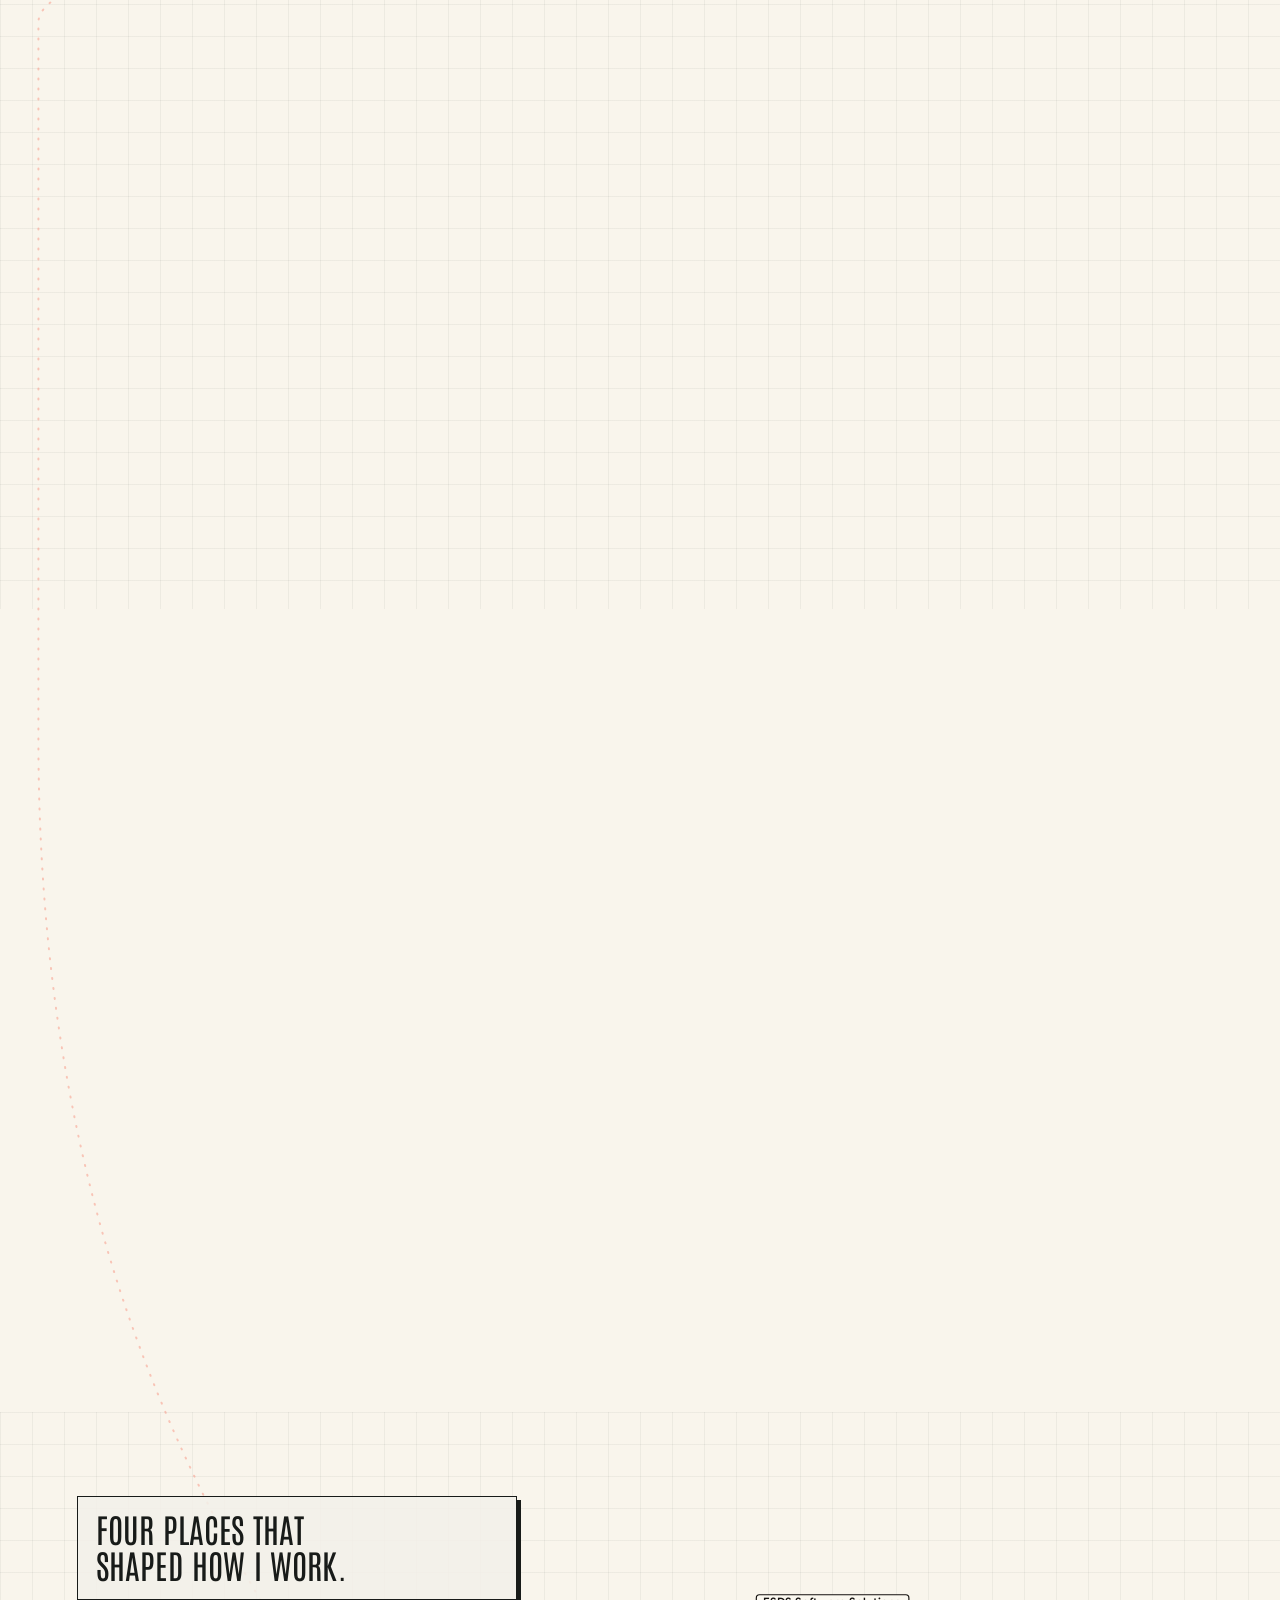
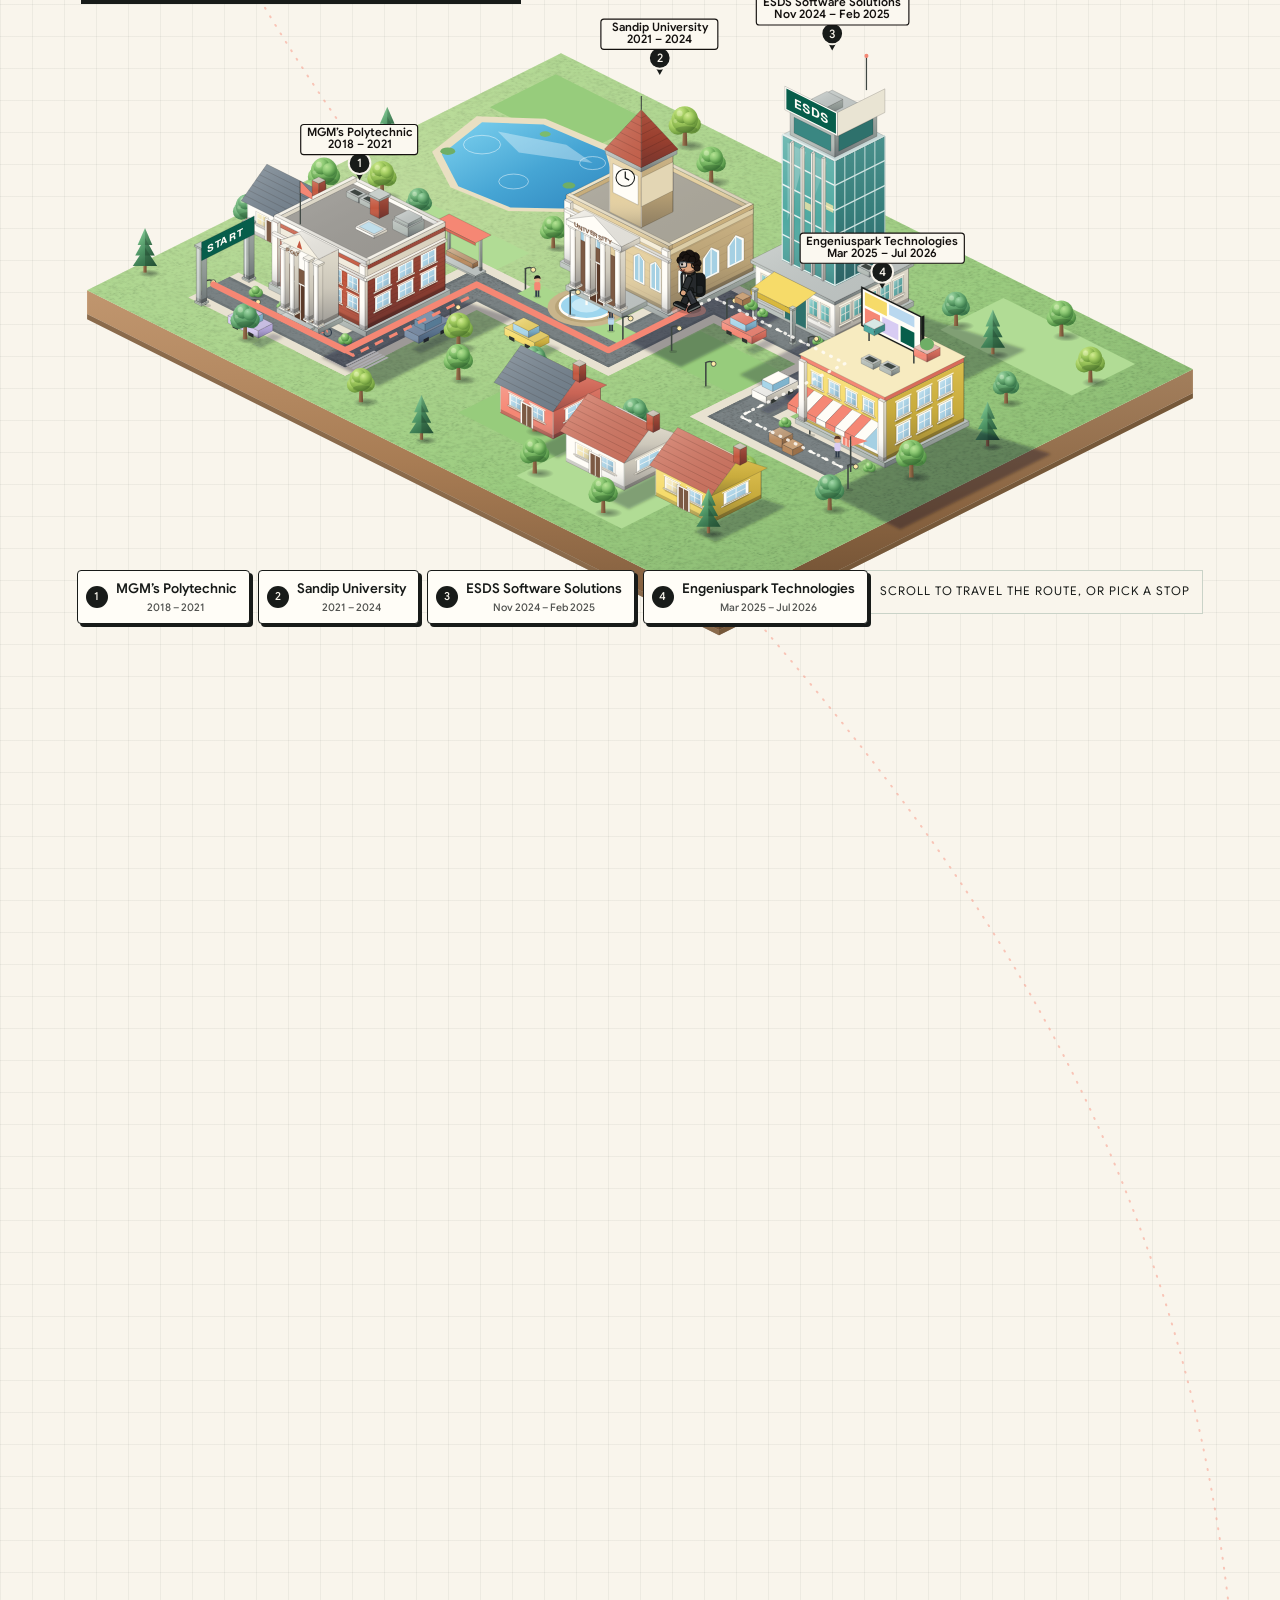
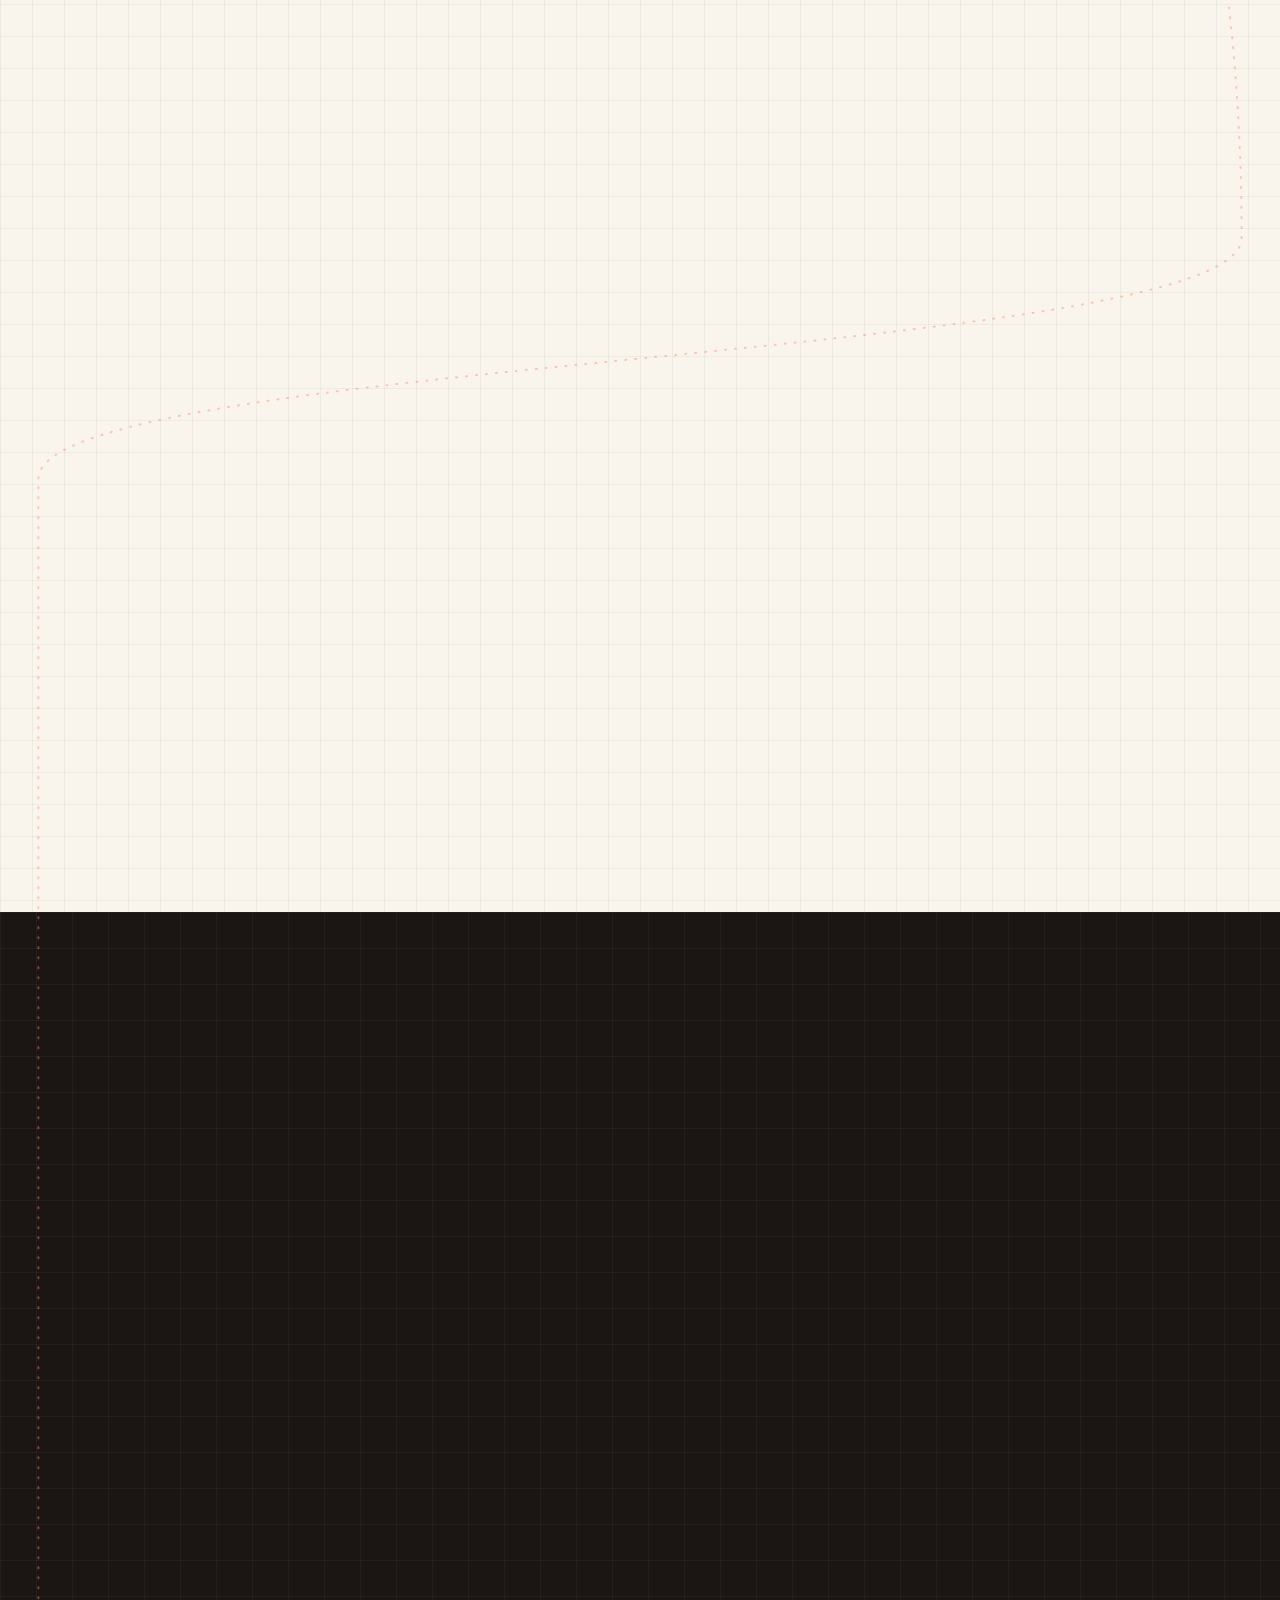
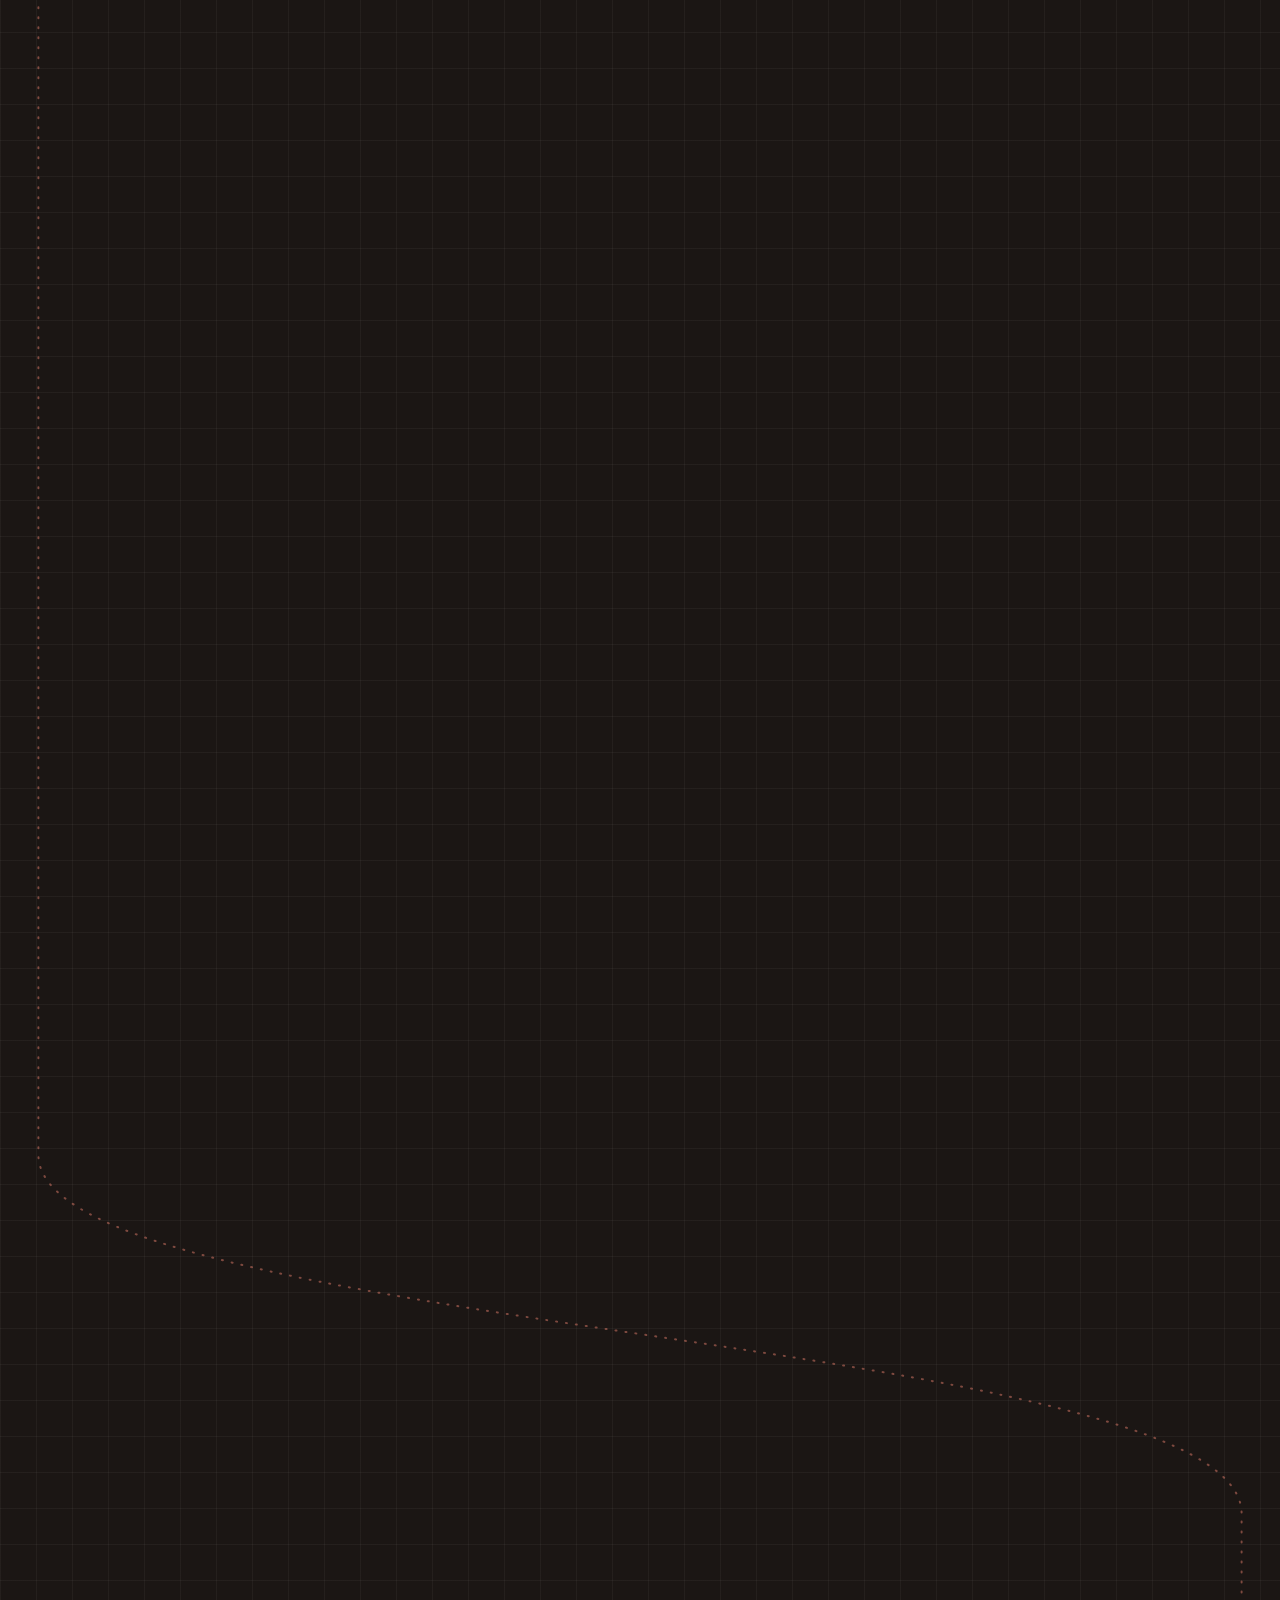
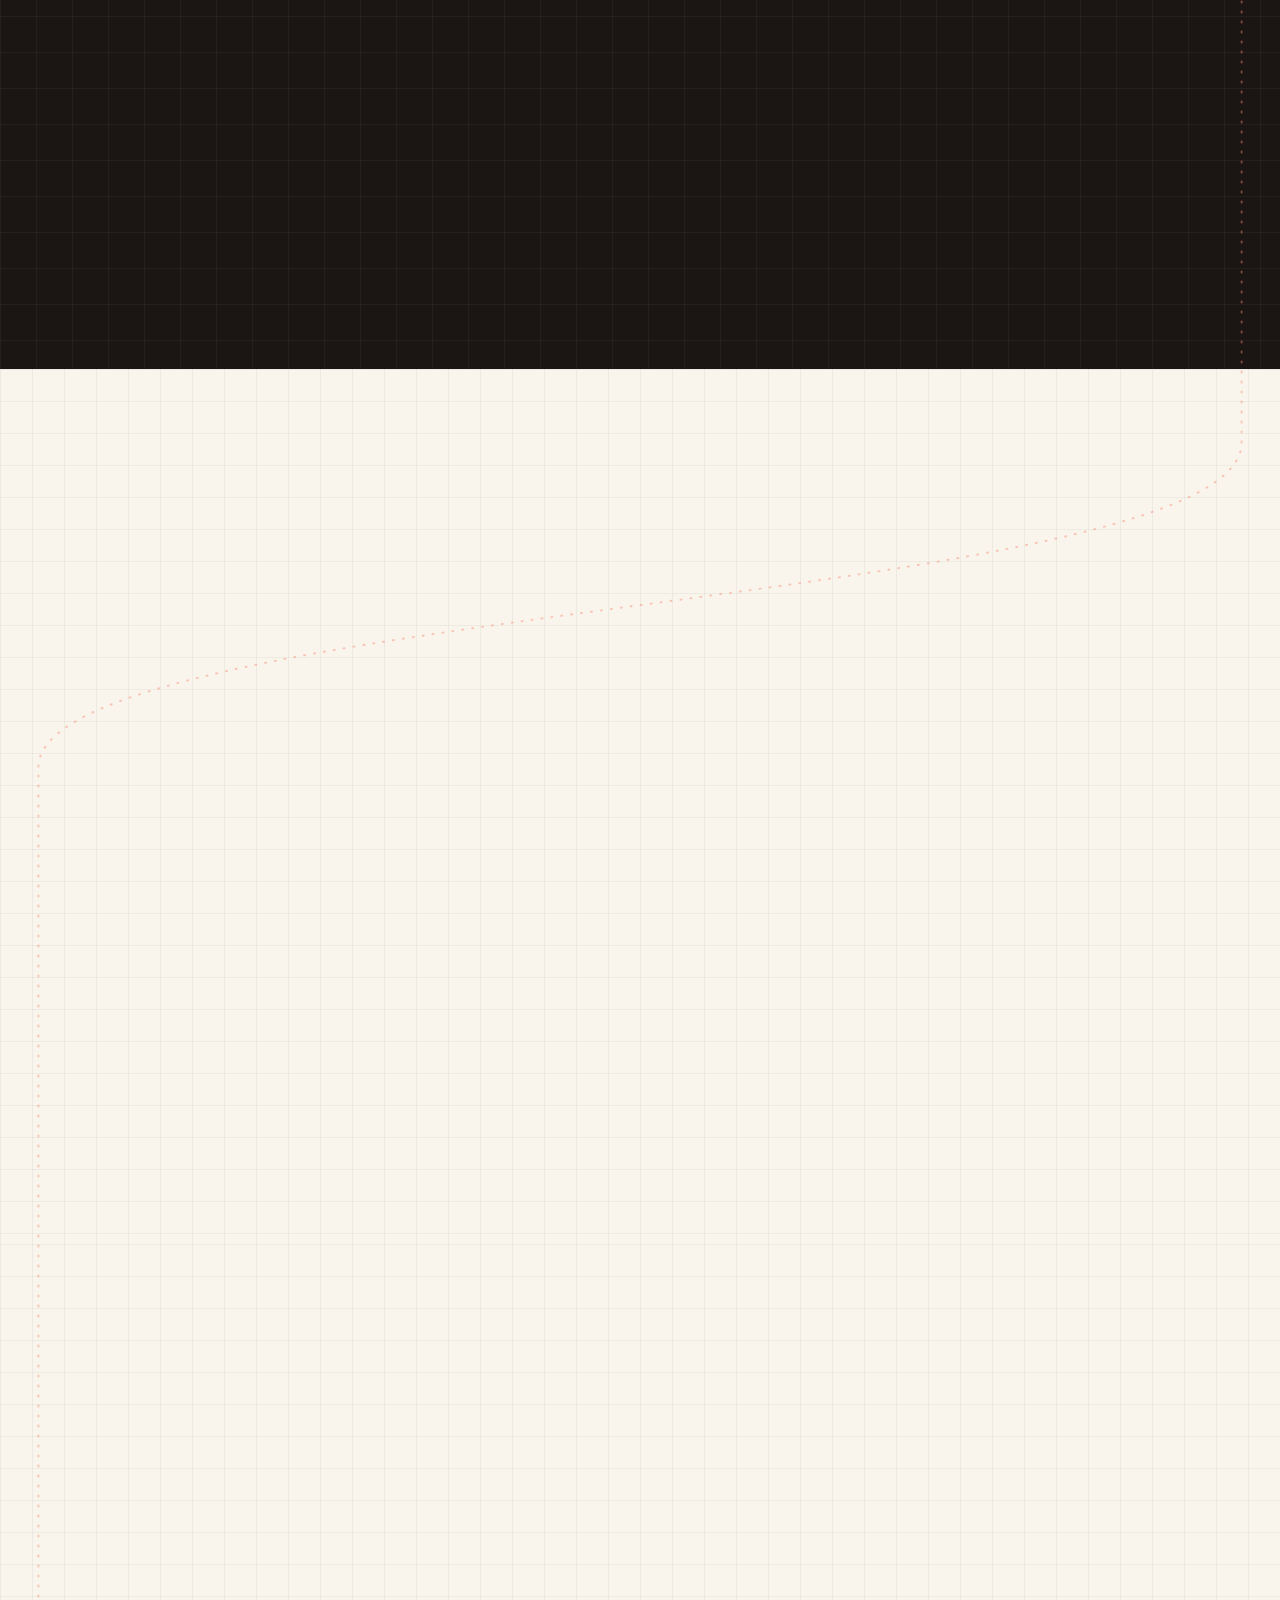
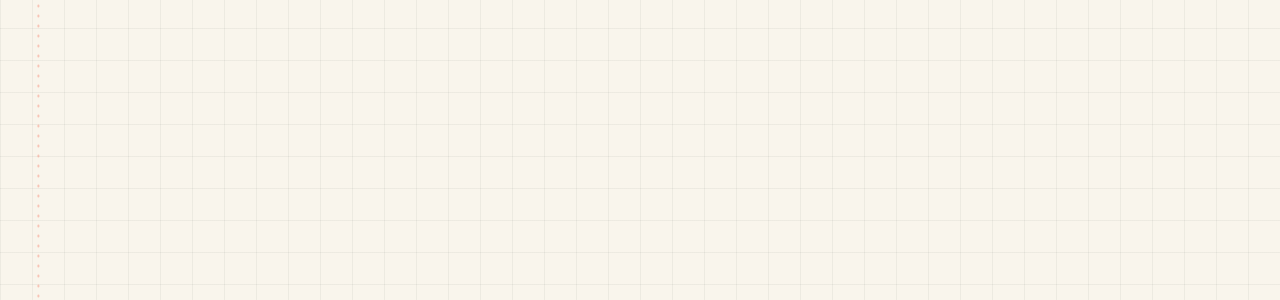
==== commit a6c342fe: "Toolkit: designer equipment case, 12 authentic app icons, hover/tap tooltips Co-Authored-By: Claude " ====
--- a/index.html
+++ b/index.html
@@ -148,31 +148,41 @@
 </section>
 
 <!-- 05 TOOLKIT -->
-<section id="toolkit" class="toolkit gp" data-sec="toolkit">
+<section id="toolkit" class="toolkit gp" data-sec="toolkit" aria-labelledby="tcH">
   <div class="wrap">
     <i class="wp" data-wp="0.97" style="position:absolute;left:0;top:90px"></i>
-    <h2 class="big">Toolkit.</h2>
-    <p class="sub">Everything I design with, packed in one box.</p>
-    <div class="tkx" id="tkx">
-      <div class="tkb">
-        <div class="x-bx" id="bx" role="button" tabindex="0" aria-expanded="false" aria-controls="tkout" aria-label="Toolkit box. Press to open it and see the tools I use.">
-          <span class="x-shd" aria-hidden="true"></span>
-          <div class="x-scn" aria-hidden="true"><div class="x-spin" id="spin">
-            <i class="x-fc x-bf x-wood"><u class="x-plate">TOOLKIT</u><u class="x-dot x-d1"></u><u class="x-dot x-d2"></u><u class="x-dot x-d3"></u><u class="x-dot x-d4"></u><u class="x-lk"></u></i>
-            <i class="x-fc x-bk x-wood"></i><i class="x-fc x-bl x-wood"></i><i class="x-fc x-br x-wood"></i><i class="x-fc x-bb"></i>
-            <i class="x-fc x-rm"></i>
-            <i class="x-fc x-ib"></i><i class="x-fc x-il"></i><i class="x-fc x-ir"></i><i class="x-fc x-iff"></i><i class="x-fc x-ifr"></i>
-            <div class="x-lid" id="lid">
-              <i class="x-fc x-lt x-wood"></i><i class="x-fc x-lf x-wood"><u class="x-hook"></u></i><i class="x-fc x-ll x-wood"></i><i class="x-fc x-lr x-wood"></i><i class="x-fc x-lbk x-wood"></i><i class="x-fc x-lu"></i>
-              <i class="x-fc x-hd"></i><i class="x-fc x-hd x-hd2"></i>
+    <header class="tc-head">
+      <p class="tc-eye">My creative stack</p>
+      <h2 id="tcH" class="big">Everything I know, unwrapped.</h2>
+      <p class="sub tc-sub">The tools behind my ideas, from the first sketch to the final creation.</p>
+    </header>
+    <div class="tc" id="tc">
+      <div class="tc-out" id="tcOut"><div class="tc-outi">
+        <ul class="tc-grid" id="tcGrid" aria-label="Software I use"></ul>
+      </div></div>
+      <div class="tc-stage" id="tcStage">
+        <span class="tc-floor" aria-hidden="true"></span>
+        <span class="tc-light" aria-hidden="true"></span>
+        <div class="tc-case" id="tcCase" aria-hidden="true">
+          <div class="tc-scn"><div class="tc-rot">
+            <i class="tc-f tc-bf"><u class="tc-plate">VD</u><u class="tc-latch tc-l1"></u><u class="tc-latch tc-l2"></u></i>
+            <i class="tc-f tc-bk"></i><i class="tc-f tc-bl"></i><i class="tc-f tc-br"></i><i class="tc-f tc-bb"></i>
+            <i class="tc-f tc-rim"></i>
+            <i class="tc-f tc-ib"></i><i class="tc-f tc-ifr"></i><i class="tc-f tc-il"></i><i class="tc-f tc-ir"></i>
+            <i class="tc-f tc-fl"><b></b><b></b><b></b><b></b><b></b><b></b><b></b><b></b><b></b><b></b><b></b><b></b></i>
+            <div class="tc-lid" id="tcLid">
+              <i class="tc-f tc-lt"></i><i class="tc-f tc-lf"><u class="tc-tab"></u></i><i class="tc-f tc-ll"></i><i class="tc-f tc-lr"></i><i class="tc-f tc-lbk"></i><i class="tc-f tc-lu"></i>
             </div>
           </div></div>
         </div>
-        <p class="x-tkhint" id="tkhint" aria-hidden="true">Click the box to open it</p>
       </div>
-      <div class="x-tray" id="tray"><p class="x-tkempty" aria-hidden="true">What’s inside?</p><ul class="x-tkout" id="tkout" aria-label="Tools I use"></ul></div>
+      <button type="button" class="tc-cta" id="tcCta" aria-expanded="false" aria-controls="tcOut"><span id="tcCtaT">Explore what&rsquo;s inside</span><svg viewBox="0 0 24 24" width="18" height="18" fill="none" stroke="currentColor" stroke-width="2" stroke-linecap="round" stroke-linejoin="round" aria-hidden="true"><path d="M5 12h14M13 6l6 6-6 6"/></svg></button>
     </div>
     <i class="wp" data-wp="0.97" style="position:absolute;left:0;bottom:0"></i>
+  </div>
+  <div class="tc-tip" id="tcTip" role="tooltip" hidden>
+    <div class="tc-tip-h"><span class="tc-tip-i"><img id="tcTipI" alt="" width="40" height="40"></span><span><b id="tcTipN"></b><small id="tcTipC"></small></span></div>
+    <p id="tcTipD"></p>
   </div>
 </section>
 
--- a/style.css
+++ b/style.css
@@ -1594,64 +1594,6 @@
 @media(min-width:1001px){.mq{bottom:46px!important}}
 
 /* ===== Toolkit: 3D artist box ===== */
-.tkx{margin-top:34px;display:grid;grid-template-columns:minmax(300px,.8fr) 1.35fr;gap:clamp(20px,4vw,56px);align-items:center}
-@media(max-width:900px){.tkx{grid-template-columns:1fr}}
-.tkb{display:grid;justify-items:center;gap:4px}
-.x-bx{--W:260px;--D:160px;--H:124px;--LH:26px;--LW:calc(var(--W) + 8px);--LD:calc(var(--D) + 8px);--brass:linear-gradient(135deg,#F2D27A,#B8893A 55%,#E6C269);position:relative;width:360px;max-width:100%;height:340px;cursor:pointer;perspective:1200px;outline-offset:4px;-webkit-tap-highlight-color:transparent;touch-action:manipulation}
-.x-bx:focus-visible{outline:2px solid var(--ink);border-radius:12px}
-.x-shd{position:absolute;left:50%;top:80%;width:330px;height:70px;margin-left:-165px;background:radial-gradient(closest-side,rgba(0,0,0,.34),transparent);filter:blur(5px);pointer-events:none}
-.x-scn{position:absolute;left:50%;top:60%;width:0;height:0;transform-style:preserve-3d}
-.x-spin{position:absolute;left:0;top:0;width:0;height:0;transform-style:preserve-3d;transform:rotateX(-18deg) rotateY(-24deg)}
-.x-fc{position:absolute;left:0;top:0;display:block;backface-visibility:hidden;-webkit-backface-visibility:hidden}
-.x-wood{background:
- var(--brass) 0 0/30px 7px no-repeat,var(--brass) 0 0/7px 30px no-repeat,
- var(--brass) 100% 0/30px 7px no-repeat,var(--brass) 100% 0/7px 30px no-repeat,
- var(--brass) 0 100%/30px 7px no-repeat,var(--brass) 0 100%/7px 30px no-repeat,
- var(--brass) 100% 100%/30px 7px no-repeat,var(--brass) 100% 100%/7px 30px no-repeat,
- repeating-linear-gradient(90deg,rgba(60,30,10,.09) 0 2px,transparent 2px 9px,rgba(255,225,180,.07) 9px 11px,transparent 11px 20px),
- linear-gradient(180deg,#C68A55,#A56B3D);box-shadow:inset 0 0 0 2px rgba(50,25,8,.35)}
-.x-bf{width:var(--W);height:var(--H);margin:calc(var(--H)/-2) 0 0 calc(var(--W)/-2);transform:translateZ(calc(var(--D)/2))}
-.x-bk{width:var(--W);height:var(--H);margin:calc(var(--H)/-2) 0 0 calc(var(--W)/-2);transform:rotateY(180deg) translateZ(calc(var(--D)/2));filter:brightness(.8)}
-.x-bl{width:var(--D);height:var(--H);margin:calc(var(--H)/-2) 0 0 calc(var(--D)/-2);transform:rotateY(-90deg) translateZ(calc(var(--W)/2));filter:brightness(.78)}
-.x-br{width:var(--D);height:var(--H);margin:calc(var(--H)/-2) 0 0 calc(var(--D)/-2);transform:rotateY(90deg) translateZ(calc(var(--W)/2));filter:brightness(.9)}
-.x-bb{width:var(--W);height:var(--D);margin:calc(var(--D)/-2) 0 0 calc(var(--W)/-2);transform:rotateX(-90deg) translateZ(calc(var(--H)/2));background:#4A2D17}
-.x-rm{width:var(--W);height:var(--D);margin:calc(var(--D)/-2) 0 0 calc(var(--W)/-2);transform:rotateX(90deg) translateZ(calc(var(--H)/2));border:6px solid #8A5530;backface-visibility:visible}
-.x-ib{width:calc(var(--W) - 12px);height:calc(var(--H) - 6px);margin:calc(var(--H)/-2) 0 0 calc((var(--W) - 12px)/-2);transform:translateZ(calc(var(--D)/-2 + 6px));background:linear-gradient(#26332C,#1A241F)}
-.x-ifr{width:calc(var(--W) - 12px);height:calc(var(--H) - 6px);margin:calc(var(--H)/-2) 0 0 calc((var(--W) - 12px)/-2);transform:rotateY(180deg) translateZ(calc(var(--D)/-2 + 6px));background:#1F2B25}
-.x-il{width:calc(var(--D) - 12px);height:calc(var(--H) - 6px);margin:calc(var(--H)/-2) 0 0 calc((var(--D) - 12px)/-2);transform:rotateY(90deg) translateZ(calc(var(--W)/-2 + 6px));background:linear-gradient(90deg,#1C2822,#24302A)}
-.x-ir{width:calc(var(--D) - 12px);height:calc(var(--H) - 6px);margin:calc(var(--H)/-2) 0 0 calc((var(--D) - 12px)/-2);transform:rotateY(-90deg) translateZ(calc(var(--W)/-2 + 6px));background:linear-gradient(90deg,#24302A,#1C2822)}
-.x-iff{width:calc(var(--W) - 12px);height:calc(var(--D) - 12px);margin:calc((var(--D) - 12px)/-2) 0 0 calc((var(--W) - 12px)/-2);transform:rotateX(90deg) translateZ(calc(var(--H)/-2 + 6px));background:radial-gradient(closest-side,#4a6b3a,#223028)}
-.x-plate{position:absolute;left:50%;top:50%;transform:translate(-50%,-50%);padding:6px 14px 4px;border-radius:3px;background:var(--brass);color:#2A1A08;font:400 22px/1 var(--fd);letter-spacing:.14em;text-decoration:none;box-shadow:0 1px 0 #fff6 inset,0 2px 4px #0005}
-.x-dot{position:absolute;width:14px;height:14px;border-radius:50%;box-shadow:inset 0 -2px 0 #0003}.x-d1{left:34px;top:22px;background:#C8F135}.x-d2{left:58px;top:30px;background:#F3796A;width:10px;height:10px}.x-d3{right:40px;bottom:20px;background:#5FA8F0}.x-d4{right:64px;bottom:30px;background:#FFE27A;width:9px;height:9px}
-.x-lk{position:absolute;left:50%;top:-4px;width:34px;height:24px;margin-left:-17px;border-radius:0 0 6px 6px;background:var(--brass);box-shadow:0 2px 3px #0006}
-.x-lt{width:var(--LW);height:var(--LD);margin:calc(var(--LD)/-2) 0 0 calc(var(--LW)/-2);transform:translate3d(0,-3px,calc(var(--LD)/2)) rotateX(90deg);filter:brightness(1.12)}
-.x-lf{width:var(--LW);height:var(--LH);margin:0 0 0 calc(var(--LW)/-2);transform:translate3d(0,-3px,var(--LD))}
-.x-hook{position:absolute;left:50%;bottom:-6px;width:26px;height:18px;margin-left:-13px;border-radius:2px 2px 8px 8px;background:var(--brass);box-shadow:0 2px 3px #0006}
-.x-ll{width:var(--LD);height:var(--LH);margin:0 0 0 calc(var(--LD)/-2);transform:translate3d(calc(var(--LW)/-2),-3px,calc(var(--LD)/2)) rotateY(-90deg);filter:brightness(.78)}
-.x-lr{width:var(--LD);height:var(--LH);margin:0 0 0 calc(var(--LD)/-2);transform:translate3d(calc(var(--LW)/2),-3px,calc(var(--LD)/2)) rotateY(90deg);filter:brightness(.9)}
-.x-lbk{width:var(--LW);height:var(--LH);margin:0 0 0 calc(var(--LW)/-2);transform:translate3d(0,-3px,0) rotateY(180deg);filter:brightness(.8)}
-.x-lu{width:var(--LW);height:var(--LD);margin:calc(var(--LD)/-2) 0 0 calc(var(--LW)/-2);transform:translate3d(0,-1px,calc(var(--LD)/2)) rotateX(-90deg);background:#2A3A31}
-.x-hd{width:92px;height:40px;margin:-40px 0 0 -46px;border:7px solid #C99A45;border-bottom:0;border-radius:46px 46px 0 0;transform:translate3d(0,-3px,calc(var(--LD)/2));backface-visibility:visible;box-sizing:border-box}
-.x-hd2{transform:translate3d(0,-3px,calc(var(--LD)/2)) rotateY(90deg)}
-.x-lid{position:absolute;left:0;top:0;width:0;height:0;transform-style:preserve-3d;--lr:0deg;transform:translate3d(0,calc(var(--H)/-2),calc(var(--LD)/-2)) rotateX(var(--lr));transform-origin:0 0 0;transition:transform .85s cubic-bezier(.3,1.25,.5,1) .15s}
-.tkx.open .x-lid{--lr:114deg}
-.x-tkhint{margin:0;font:600 12px var(--sans);letter-spacing:.14em;text-transform:uppercase;opacity:.75;transition:opacity .3s}
-.x-tray{position:relative;min-height:360px;border:2px dashed rgba(20,17,15,.3);border-radius:18px;padding:18px;display:grid;align-items:center;transition:border-color .5s}
-:root[data-theme="dark"] .x-tray{border-color:rgba(246,243,234,.3)}
-.tkx.open .x-tray{border-color:transparent}
-.x-tkempty{position:absolute;inset:0;display:grid;place-items:center;margin:0;max-width:none;font:400 clamp(28px,4vw,48px)/1 var(--fd);text-transform:uppercase;opacity:.18;transition:opacity .3s}
-.tkx.open .x-tkempty{opacity:0}
-.x-tkout{list-style:none;margin:0;padding:0;display:grid;grid-template-columns:repeat(3,minmax(0,1fr));gap:12px;visibility:hidden;transition:visibility 0s .9s}
-.tkx.open .x-tkout{visibility:visible;transition:none}
-@media(max-width:1080px){.x-tkout{grid-template-columns:repeat(2,minmax(0,1fr))}}
-@media(max-width:420px){.x-tkout{grid-template-columns:1fr}}
-.x-tkt{display:grid;grid-template-columns:42px 1fr;grid-template-rows:auto auto;gap:1px 12px;align-items:center;padding:10px 12px;background:var(--soft);color:var(--ink);border:1.5px solid var(--ink);border-radius:10px;opacity:0;transform:translate(var(--dx,0px),var(--dy,0px)) scale(.15) rotate(var(--r,0deg));transition:transform .4s cubic-bezier(.5,0,.8,.4) var(--cd,0s),opacity .25s var(--cd,0s)}
-.tkx.open .x-tkt{opacity:1;transform:none;transition:transform .75s cubic-bezier(.2,1.25,.4,1) var(--od,0s),opacity .3s var(--od,0s)}
-.x-tkt .ico{grid-row:1/3;display:grid;place-items:center;width:42px;height:42px}.x-tkt .ico svg{width:100%;height:100%}
-.x-tkt b{font:600 14.5px/1.2 var(--sans);align-self:end}.x-tkt span{font:400 12px/1.3 var(--sans);opacity:.72;align-self:start}
-:root[data-theme="dark"] .x-tkt .ico{background:#fff;border-radius:10px;padding:5px;box-shadow:0 2px 8px rgba(0,0,0,.4)}
-@media(max-width:600px){.x-bx{height:300px;zoom:.86}}
-@media(prefers-reduced-motion:reduce){.x-lid,.x-tkt,.tkx.open .x-tkt{transition:none!important}}
 
 /* ===== Hero name: heavy, tight display type with a design-tool selection frame ===== */
 .hero .h2name{font-family:'Bricolage Grotesque','Antonio',Impact,sans-serif!important;font-weight:800!important;font-stretch:76%;text-transform:uppercase;letter-spacing:-.03em!important;line-height:.8!important;-webkit-text-stroke:0!important;font-variation-settings:'opsz' 96}
@@ -1770,10 +1712,10 @@
 .mx-sys{margin-left:auto;display:flex;align-items:center;gap:1.1cqw;font-style:normal}
 .mx-main{position:absolute;inset:3.4cqw 0 11cqw;display:flex;flex-direction:column;justify-content:center;gap:2cqw;padding:0 5cqw;z-index:1}
 .mx-hello{display:flex;align-items:flex-end;justify-content:space-between;gap:2cqw}
-.mx-hi{margin:0;font:700 7.2cqw/1 var(--fd,system-ui);letter-spacing:-.01em;height:1.05em;overflow:hidden;position:relative;min-width:30cqw;text-transform:none}
+.mx-hi{margin:0;font:700 7.2cqw/1 var(--fd,system-ui);letter-spacing:-.01em;height:1.2em;overflow:hidden;position:relative;min-width:30cqw;text-transform:none}
 .mx-hi span{display:block;animation:mxIn .5s cubic-bezier(.2,.8,.3,1) both}
 @keyframes mxIn{from{transform:translateY(60%);opacity:0}}
-.mx-hello p{margin:0 0 .8cqw;font-size:max(10px,1.7cqw);font-weight:500;opacity:.92;max-width:26cqw;text-align:right;line-height:1.35}
+.mx-hello p{margin:0 0 .8cqw;font-size:max(10px,1.7cqw);font-weight:500;opacity:.92;max-width:34cqw;text-align:right;line-height:1.35}
 .mx-cards{display:grid;gap:1.8cqw}
 .mx-big{position:relative;display:flex;align-items:center;border-radius:2.2cqw;background:rgba(14,10,40,.46);backdrop-filter:blur(22px) saturate(1.5);-webkit-backdrop-filter:blur(22px) saturate(1.5);transition:transform .25s cubic-bezier(.3,1.3,.5,1),box-shadow .25s}
 .mx-big:hover{transform:translateY(-3px) scale(1.012)}
@@ -1859,3 +1801,101 @@
 .room.cs .cs-bez{background:#1B1A21;box-shadow:0 0 0 2px #35323F inset,0 24px 50px rgba(30,10,0,.55)}
 @media (max-width:860px){.k-shelfL,.cs-notesL{display:none}}
 @media (prefers-reduced-motion:reduce){.k-shaft polygon,.k-doodles .dd,.k-spkg,.cs-kb::after,.cs-notes .nt{animation:none}.k-doodles .dd{stroke-dashoffset:0}}
+
+/* ===== Toolkit: creative equipment case ===== */
+.tc-head{text-align:center;display:grid;justify-items:center}
+.tc-eye{margin:0;font:600 12px/1 var(--sans);letter-spacing:.22em;text-transform:uppercase;color:var(--mute)}
+:root[data-theme="dark"] .tc-eye{color:#9AA3B2}
+.tc-head h2.big{margin:16px auto 0;max-width:12em;text-align:center}
+.tc-head .tc-sub{margin:18px auto 0;max-width:30em;text-align:center}
+.tc{--k:1;margin-top:clamp(28px,4vw,52px);display:grid;justify-items:center}
+.tc-out{width:100%;display:grid;grid-template-rows:0fr;transition:grid-template-rows .8s cubic-bezier(.4,0,.2,1) .1s}
+.tc.open .tc-out{grid-template-rows:1fr}
+.tc-outi{min-height:0;overflow:hidden;width:100%}
+.tc-out.done .tc-outi{overflow:visible}
+.tc-grid{position:relative;list-style:none;margin:0 auto;padding:10px 0 26px;display:grid;grid-template-columns:repeat(6,minmax(0,1fr));gap:clamp(18px,2.6vw,30px) clamp(10px,2vw,26px);max-width:900px;visibility:hidden;transition:visibility 0s .9s}
+.tc.open .tc-grid{visibility:visible;transition:none}
+.tc-it{display:grid;justify-items:center;opacity:0;transform:translateY(var(--dy,200px)) scale(.45);transition:transform .35s cubic-bezier(.5,0,.8,.4) var(--cd,0s),opacity .25s var(--cd,0s)}
+.tc.open .tc-it{opacity:1;transform:none;transition:transform .75s cubic-bezier(.2,.8,.25,1) var(--d,0s),opacity .4s ease-out var(--d,0s)}
+.tc-b{display:grid;justify-items:center;gap:12px;padding:6px 4px;background:none;border:0;color:var(--ink);font:inherit;cursor:pointer;border-radius:16px;-webkit-tap-highlight-color:transparent;touch-action:manipulation}
+.tc-b:focus-visible{outline:2px solid var(--ink);outline-offset:4px}
+.tc-ic{display:grid;place-items:center;width:var(--is,68px);height:var(--is,68px);border-radius:22.5%;background:#fff;box-shadow:0 1px 0 rgba(255,255,255,.9) inset,0 0 0 1px rgba(20,30,60,.08),0 8px 18px -6px rgba(10,20,50,.3);transition:transform .25s cubic-bezier(.2,.8,.3,1),box-shadow .25s}
+.tc-ic img{display:block;width:58%;height:58%;object-fit:contain}
+.tc-ic.full{background:none;box-shadow:0 8px 18px -6px rgba(10,20,50,.4)}.tc-ic.full img{width:100%;height:100%}
+.tc-n{font:600 13.5px/1.25 var(--sans);text-align:center;letter-spacing:.005em;max-width:9em}
+.tc-b:hover .tc-ic,.tc-b.act .tc-ic{transform:translateY(-5px) scale(1.04);box-shadow:0 1px 0 rgba(255,255,255,.9) inset,0 0 0 1px rgba(20,30,60,.1),0 16px 26px -8px rgba(10,20,50,.42)}
+.tc-ic.full{--x:0}
+/* stage + case */
+.tc-stage{--k:1;position:relative;width:min(100%,560px);height:calc(300px*var(--k));cursor:pointer;margin-top:0;transition:margin-top .9s cubic-bezier(.4,0,.2,1) .1s}
+.tc.open .tc-stage{margin-top:calc(120px*var(--k))}
+.tc-floor{position:absolute;left:50%;top:70%;width:calc(480px*var(--k));height:calc(120px*var(--k));margin-left:calc(-240px*var(--k));border-radius:50%;background:radial-gradient(closest-side,rgba(20,26,50,.32),rgba(20,26,50,.12) 60%,transparent);filter:blur(6px);pointer-events:none}
+:root[data-theme="dark"] .tc-floor{background:radial-gradient(closest-side,rgba(0,0,0,.7),rgba(0,0,0,.3) 60%,transparent)}
+.tc-light{position:absolute;left:50%;top:-2%;width:calc(380px*var(--k));height:calc(300px*var(--k));margin-left:calc(-190px*var(--k));background:radial-gradient(closest-side,rgba(255,226,170,.65),rgba(255,226,170,.18) 55%,transparent 72%);opacity:0;transition:opacity .9s ease .25s;pointer-events:none;mix-blend-mode:screen}
+:root[data-theme="light"] .tc-light{mix-blend-mode:normal;background:radial-gradient(closest-side,rgba(255,214,140,.55),rgba(255,214,140,.16) 55%,transparent 72%)}
+.tc.open .tc-light{opacity:1}
+.tc-case{--W:calc(300px*var(--k));--D:calc(180px*var(--k));--H:calc(92px*var(--k));--LH:calc(24px*var(--k));--LW:calc(var(--W) + 8px);--LD:calc(var(--D) + 8px);
+ --s1:#2B3556;--s2:#161C32;--edge:rgba(196,206,228,.55);--metal:linear-gradient(135deg,#EEF1F7,#9CA6BA 52%,#D9DEE9);--inn:#0F1322;
+ position:absolute;inset:0;perspective:1400px;outline:0}
+:root[data-theme="light"] .tc-case{--s1:#2F3B63;--s2:#1B2340}
+.tc-scn{position:absolute;left:50%;top:58%;width:0;height:0;transform-style:preserve-3d}
+.tc-rot{position:absolute;left:0;top:0;width:0;height:0;transform-style:preserve-3d;transform:rotateX(-20deg) rotateY(-18deg);transition:transform 1s cubic-bezier(.4,0,.2,1)}
+.tc.open .tc-rot{transform:rotateX(-38deg) rotateY(-12deg)}
+.tc-f{position:absolute;left:0;top:0;display:block;backface-visibility:hidden;-webkit-backface-visibility:hidden}
+.tc-bf,.tc-bk,.tc-bl,.tc-br,.tc-lt,.tc-lf,.tc-ll,.tc-lr,.tc-lbk{
+ background:
+  var(--metal) 0 0/22px 5px no-repeat,var(--metal) 0 0/5px 22px no-repeat,
+  var(--metal) 100% 0/22px 5px no-repeat,var(--metal) 100% 0/5px 22px no-repeat,
+  var(--metal) 0 100%/22px 5px no-repeat,var(--metal) 0 100%/5px 22px no-repeat,
+  var(--metal) 100% 100%/22px 5px no-repeat,var(--metal) 100% 100%/5px 22px no-repeat,
+  linear-gradient(165deg,var(--s1),var(--s2));box-shadow:inset 0 0 0 1.5px var(--edge),inset 0 0 0 4px rgba(0,0,0,.16)}
+.tc-bf{width:var(--W);height:var(--H);margin:calc(var(--H)/-2) 0 0 calc(var(--W)/-2);transform:translateZ(calc(var(--D)/2))}
+.tc-bk{width:var(--W);height:var(--H);margin:calc(var(--H)/-2) 0 0 calc(var(--W)/-2);transform:rotateY(180deg) translateZ(calc(var(--D)/2));filter:brightness(.8)}
+.tc-bl{width:var(--D);height:var(--H);margin:calc(var(--H)/-2) 0 0 calc(var(--D)/-2);transform:rotateY(-90deg) translateZ(calc(var(--W)/2));filter:brightness(.78)}
+.tc-br{width:var(--D);height:var(--H);margin:calc(var(--H)/-2) 0 0 calc(var(--D)/-2);transform:rotateY(90deg) translateZ(calc(var(--W)/2));filter:brightness(.92)}
+.tc-bb{width:var(--W);height:var(--D);margin:calc(var(--D)/-2) 0 0 calc(var(--W)/-2);transform:rotateX(-90deg) translateZ(calc(var(--H)/2));background:#0C0F1C}
+.tc-rim{width:var(--W);height:var(--D);margin:calc(var(--D)/-2) 0 0 calc(var(--W)/-2);transform:rotateX(90deg) translateZ(calc(var(--H)/2));border:6px solid #A6AFC2;border-image:linear-gradient(135deg,#EEF1F7,#8C97AC,#DDE2ED) 1;backface-visibility:visible;box-sizing:border-box}
+.tc-ib{width:calc(var(--W) - 12px);height:calc(var(--H) - 6px);margin:calc(var(--H)/-2) 0 0 calc((var(--W) - 12px)/-2);transform:translateZ(calc(var(--D)/-2 + 6px));background:linear-gradient(#262D45,var(--inn))}
+.tc-ifr{width:calc(var(--W) - 12px);height:calc(var(--H) - 6px);margin:calc(var(--H)/-2) 0 0 calc((var(--W) - 12px)/-2);transform:rotateY(180deg) translateZ(calc(var(--D)/-2 + 6px));background:var(--inn)}
+.tc-il{width:calc(var(--D) - 12px);height:calc(var(--H) - 6px);margin:calc(var(--H)/-2) 0 0 calc((var(--D) - 12px)/-2);transform:rotateY(90deg) translateZ(calc(var(--W)/-2 + 6px));background:linear-gradient(90deg,#141A2E,#222A44)}
+.tc-ir{width:calc(var(--D) - 12px);height:calc(var(--H) - 6px);margin:calc(var(--H)/-2) 0 0 calc((var(--D) - 12px)/-2);transform:rotateY(-90deg) translateZ(calc(var(--W)/-2 + 6px));background:linear-gradient(90deg,#222A44,#141A2E)}
+.tc-fl{width:calc(var(--W) - 12px);height:calc(var(--D) - 12px);margin:calc((var(--D) - 12px)/-2) 0 0 calc((var(--W) - 12px)/-2);transform:rotateX(90deg) translateZ(calc(var(--H)/-2 + 6px));background:#2C3558;display:grid;grid-template-columns:repeat(6,1fr);grid-template-rows:repeat(2,1fr);gap:calc(7px*var(--k));padding:calc(9px*var(--k));box-sizing:border-box;overflow:hidden}
+.tc-fl b{border-radius:calc(7px*var(--k));background:linear-gradient(#070A15,#10162A);box-shadow:inset 0 3px 6px rgba(0,0,0,.8),0 1px 0 rgba(255,255,255,.14)}
+.tc-fl::after{content:"";position:absolute;inset:0;background:radial-gradient(closest-side at 50% 50%,rgba(255,224,160,.0),transparent);opacity:0;transition:opacity .9s ease .25s}
+.tc.open .tc-fl::after{opacity:1;background:radial-gradient(closest-side at 50% 50%,rgba(255,226,170,.5),rgba(255,226,170,.1) 70%,transparent)}
+.tc-plate{position:absolute;left:50%;bottom:calc(14px*var(--k));transform:translateX(-50%);padding:3px 14px 2px;border-radius:3px;background:linear-gradient(#E6EAF2,#A8B1C4);color:#1A2240;font:400 calc(15px*var(--k))/1 var(--fd);letter-spacing:.22em;text-decoration:none;box-shadow:0 1px 0 #fff8 inset,0 2px 4px #0006}
+.tc-latch{position:absolute;top:calc(-2px*var(--k));width:calc(34px*var(--k));height:calc(26px*var(--k));border-radius:0 0 calc(6px*var(--k)) calc(6px*var(--k));background:linear-gradient(90deg,#C9D0DE,#EEF1F7 45%,#9AA4B8);box-shadow:0 2px 4px #0007,inset 0 -3px 0 rgba(0,0,0,.18)}
+.tc-latch::after{content:"";position:absolute;left:50%;bottom:calc(5px*var(--k));width:calc(10px*var(--k));height:calc(5px*var(--k));margin-left:calc(-5px*var(--k));border-radius:3px;background:#2A3350}
+.tc-l1{left:18%}.tc-l2{right:18%}
+.tc-lt{width:var(--LW);height:var(--LD);margin:calc(var(--LD)/-2) 0 0 calc(var(--LW)/-2);transform:translate3d(0,-3px,calc(var(--LD)/2)) rotateX(90deg);filter:brightness(1.18)}
+.tc-lf{width:var(--LW);height:var(--LH);margin:0 0 0 calc(var(--LW)/-2);transform:translate3d(0,-3px,var(--LD))}
+.tc-tab{position:absolute;left:50%;bottom:calc(-5px*var(--k));width:calc(30px*var(--k));height:calc(12px*var(--k));margin-left:calc(-15px*var(--k));border-radius:2px 2px 7px 7px;background:linear-gradient(90deg,#C9D0DE,#EEF1F7 45%,#9AA4B8);box-shadow:0 2px 3px #0006}
+.tc-ll{width:var(--LD);height:var(--LH);margin:0 0 0 calc(var(--LD)/-2);transform:translate3d(calc(var(--LW)/-2),-3px,calc(var(--LD)/2)) rotateY(-90deg);filter:brightness(.78)}
+.tc-lr{width:var(--LD);height:var(--LH);margin:0 0 0 calc(var(--LD)/-2);transform:translate3d(calc(var(--LW)/2),-3px,calc(var(--LD)/2)) rotateY(90deg);filter:brightness(.92)}
+.tc-lbk{width:var(--LW);height:var(--LH);margin:0 0 0 calc(var(--LW)/-2);transform:translate3d(0,-3px,0) rotateY(180deg);filter:brightness(.8)}
+.tc-lu{width:var(--LW);height:var(--LD);margin:calc(var(--LD)/-2) 0 0 calc(var(--LW)/-2);transform:translate3d(0,-1px,calc(var(--LD)/2)) rotateX(-90deg);background:radial-gradient(circle at 50% 50%,rgba(255,226,170,.0),transparent),linear-gradient(#1D2440,#10152A)}
+.tc.open .tc-lu{background:radial-gradient(circle at 50% 60%,rgba(255,226,170,.35),transparent 70%),linear-gradient(#262E4D,#10152A)}
+.tc-lid{position:absolute;left:0;top:0;width:0;height:0;transform-style:preserve-3d;--lr:0deg;transform:translate3d(0,calc(var(--H)/-2),calc(var(--LD)/-2)) rotateX(var(--lr));transform-origin:0 0 0;transition:transform .95s cubic-bezier(.45,.05,.25,1)}
+.tc.open .tc-lid{--lr:126deg}
+/* cta */
+.tc-cta{margin-top:clamp(8px,1.5vw,18px);display:inline-flex;align-items:center;gap:10px;padding:12px 18px;background:none;border:0;border-radius:999px;color:var(--ink);font:600 12px/1 var(--sans);letter-spacing:.16em;text-transform:uppercase;cursor:pointer;-webkit-tap-highlight-color:transparent}
+.tc-cta svg{transition:transform .4s cubic-bezier(.4,0,.2,1)}
+.tc-cta:hover svg{transform:translateX(4px)}.tc-cta.on svg,.tc-cta.on:hover svg{transform:rotate(-90deg)}
+.tc-cta:focus-visible{outline:2px solid var(--ink);outline-offset:2px}
+/* tooltip */
+.tc-tip{position:fixed;z-index:80;width:min(300px,calc(100vw - 24px));padding:16px 18px 17px;border-radius:20px;background:#FBF8F1;color:#14213D;box-shadow:0 22px 44px -12px rgba(10,20,50,.38),0 5px 14px rgba(10,20,50,.14),0 0 0 1px rgba(20,33,61,.06);opacity:0;transform:translateY(7px);transition:opacity .18s ease,transform .18s ease;pointer-events:none}
+.tc-tip[data-pos="b"]{transform:translateY(-7px)}
+.tc-tip.on{opacity:1;transform:none}
+.tc-tip::after{content:"";position:absolute;left:var(--ax,50%);bottom:-6px;width:12px;height:12px;margin-left:-6px;background:#FBF8F1;transform:rotate(45deg);border-radius:0 0 3px 0}
+.tc-tip[data-pos="b"]::after{bottom:auto;top:-6px;border-radius:3px 0 0 0}
+.tc-tip-h{display:flex;align-items:center;gap:12px}
+.tc-tip-i{display:grid;place-items:center;flex:none;width:42px;height:42px;border-radius:12px;background:#fff;box-shadow:0 0 0 1px rgba(20,33,61,.1),0 3px 8px rgba(10,20,50,.12)}
+.tc-tip-i img{width:62%;height:62%;object-fit:contain}.tc-tip-i.full{background:none;box-shadow:0 3px 8px rgba(10,20,50,.2)}.tc-tip-i.full img{width:100%;height:100%}
+.tc-tip-h b{display:block;font:700 17px/1.2 var(--sans);letter-spacing:-.005em}
+.tc-tip-h small{display:block;margin-top:3px;font:600 10.5px/1.2 var(--sans);letter-spacing:.14em;text-transform:uppercase;color:#6A7288}
+.tc-tip p{margin:12px 0 0;font:400 14px/1.6 var(--sans);color:#2A3652;max-width:none}
+@media(max-width:900px){.tc-grid{grid-template-columns:repeat(4,minmax(0,1fr));max-width:600px}.tc{--is:62px}}
+@media(max-width:560px){.tc-grid{grid-template-columns:repeat(3,minmax(0,1fr))}.tc{--is:58px}.tc-stage,.tc-case,.tc-floor,.tc-light,.tc-scn{--k:.76}.tc-n{font-size:12.5px}}
+@media(max-width:340px){.tc-grid{grid-template-columns:repeat(2,minmax(0,1fr))}}
+@media(prefers-reduced-motion:reduce){.tc-out,.tc-grid,.tc-it,.tc-lid,.tc-rot,.tc-light,.tc-fl::after,.tc-ic,.tc-tip,.tc-cta svg{transition:none!important}}
+.tc-ic.full{box-shadow:0 0 0 1px rgba(255,255,255,.16),0 8px 18px -6px rgba(10,20,50,.4)}
+:root[data-theme="light"] .tc-ic.full{box-shadow:0 8px 18px -6px rgba(10,20,50,.4)}
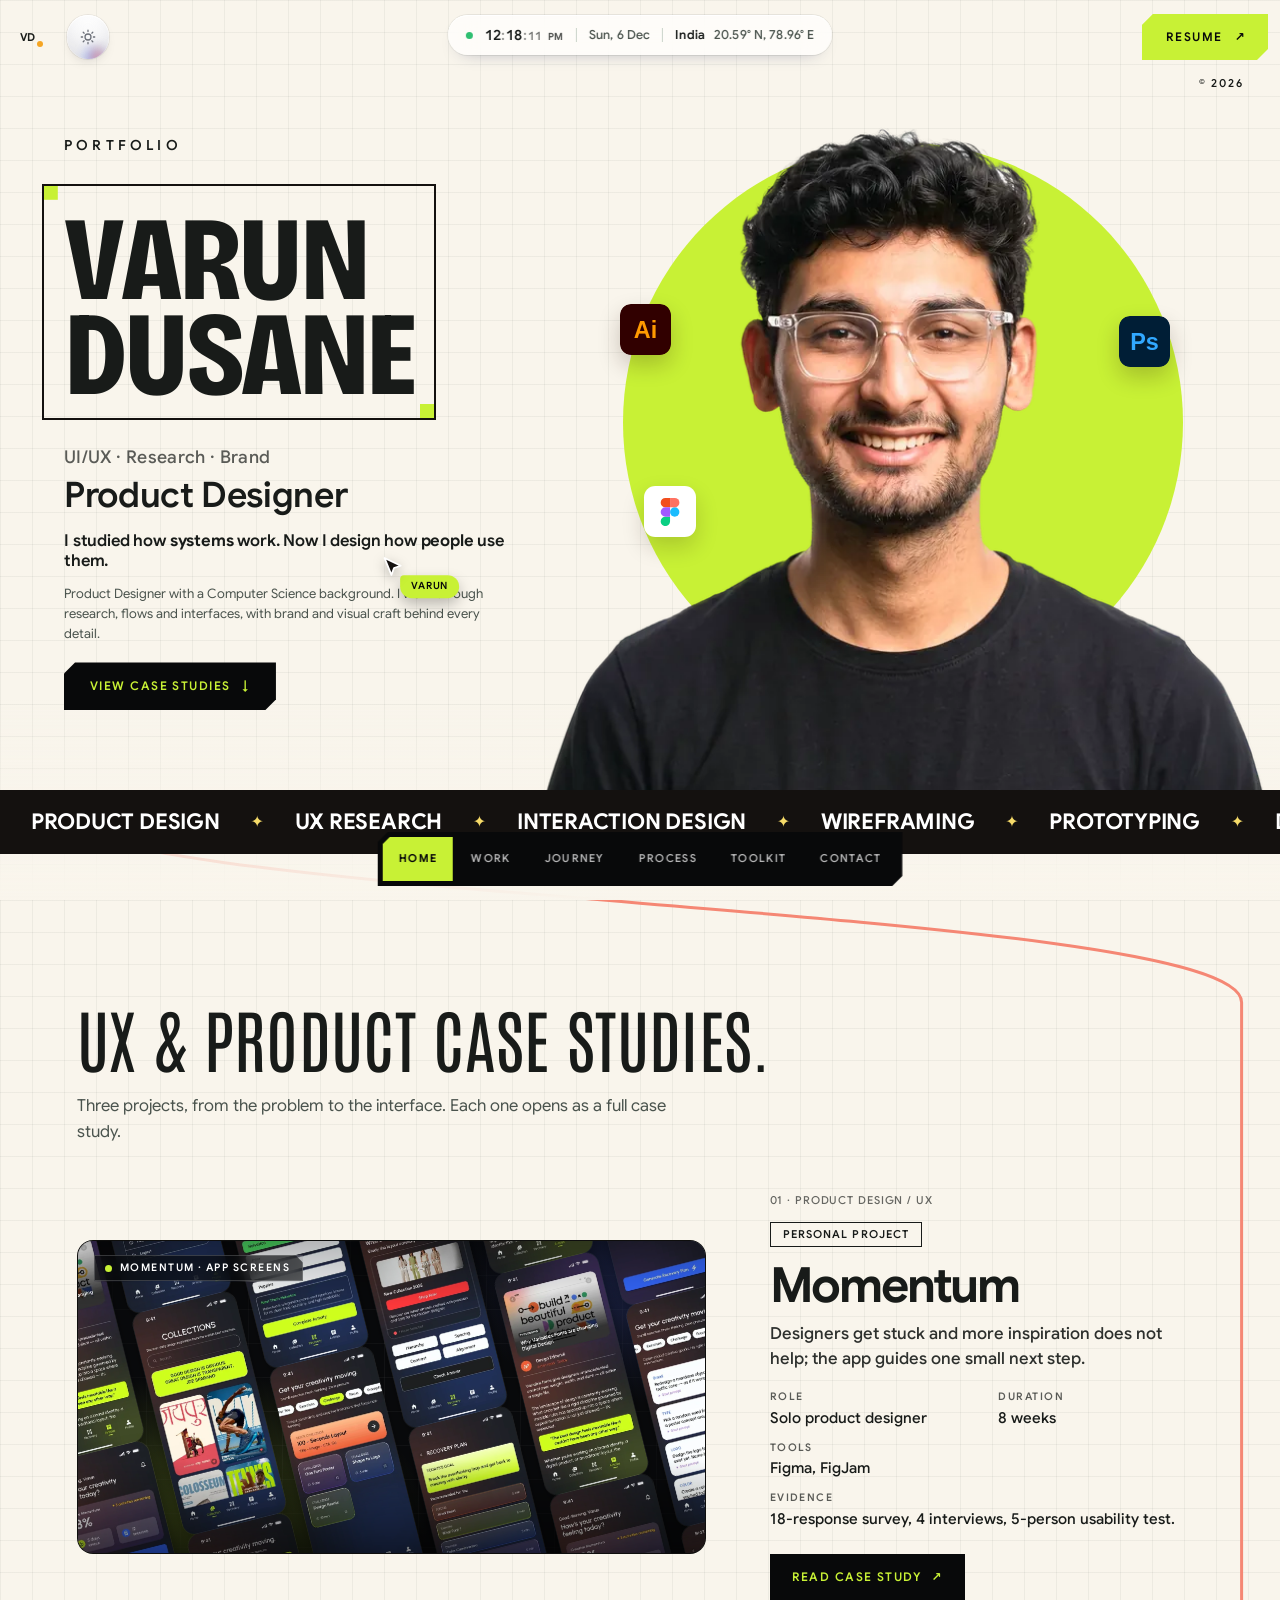
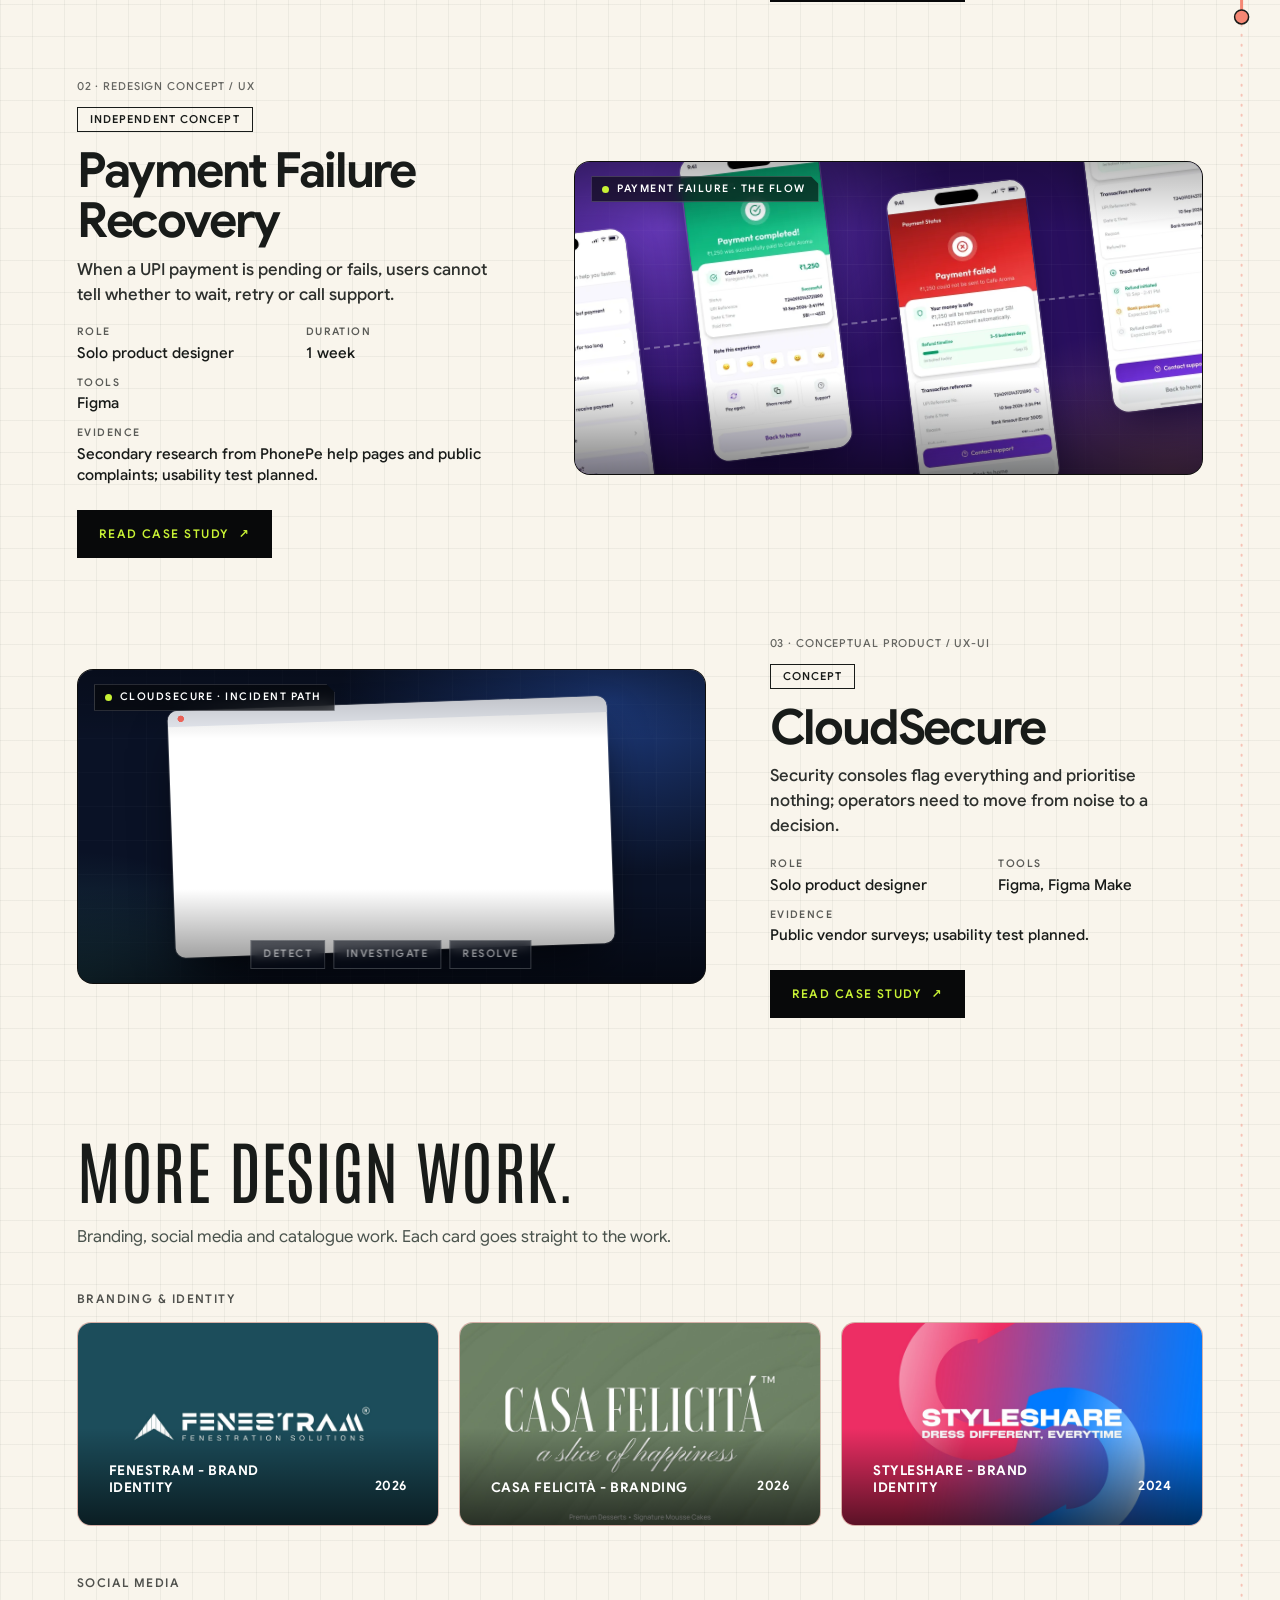
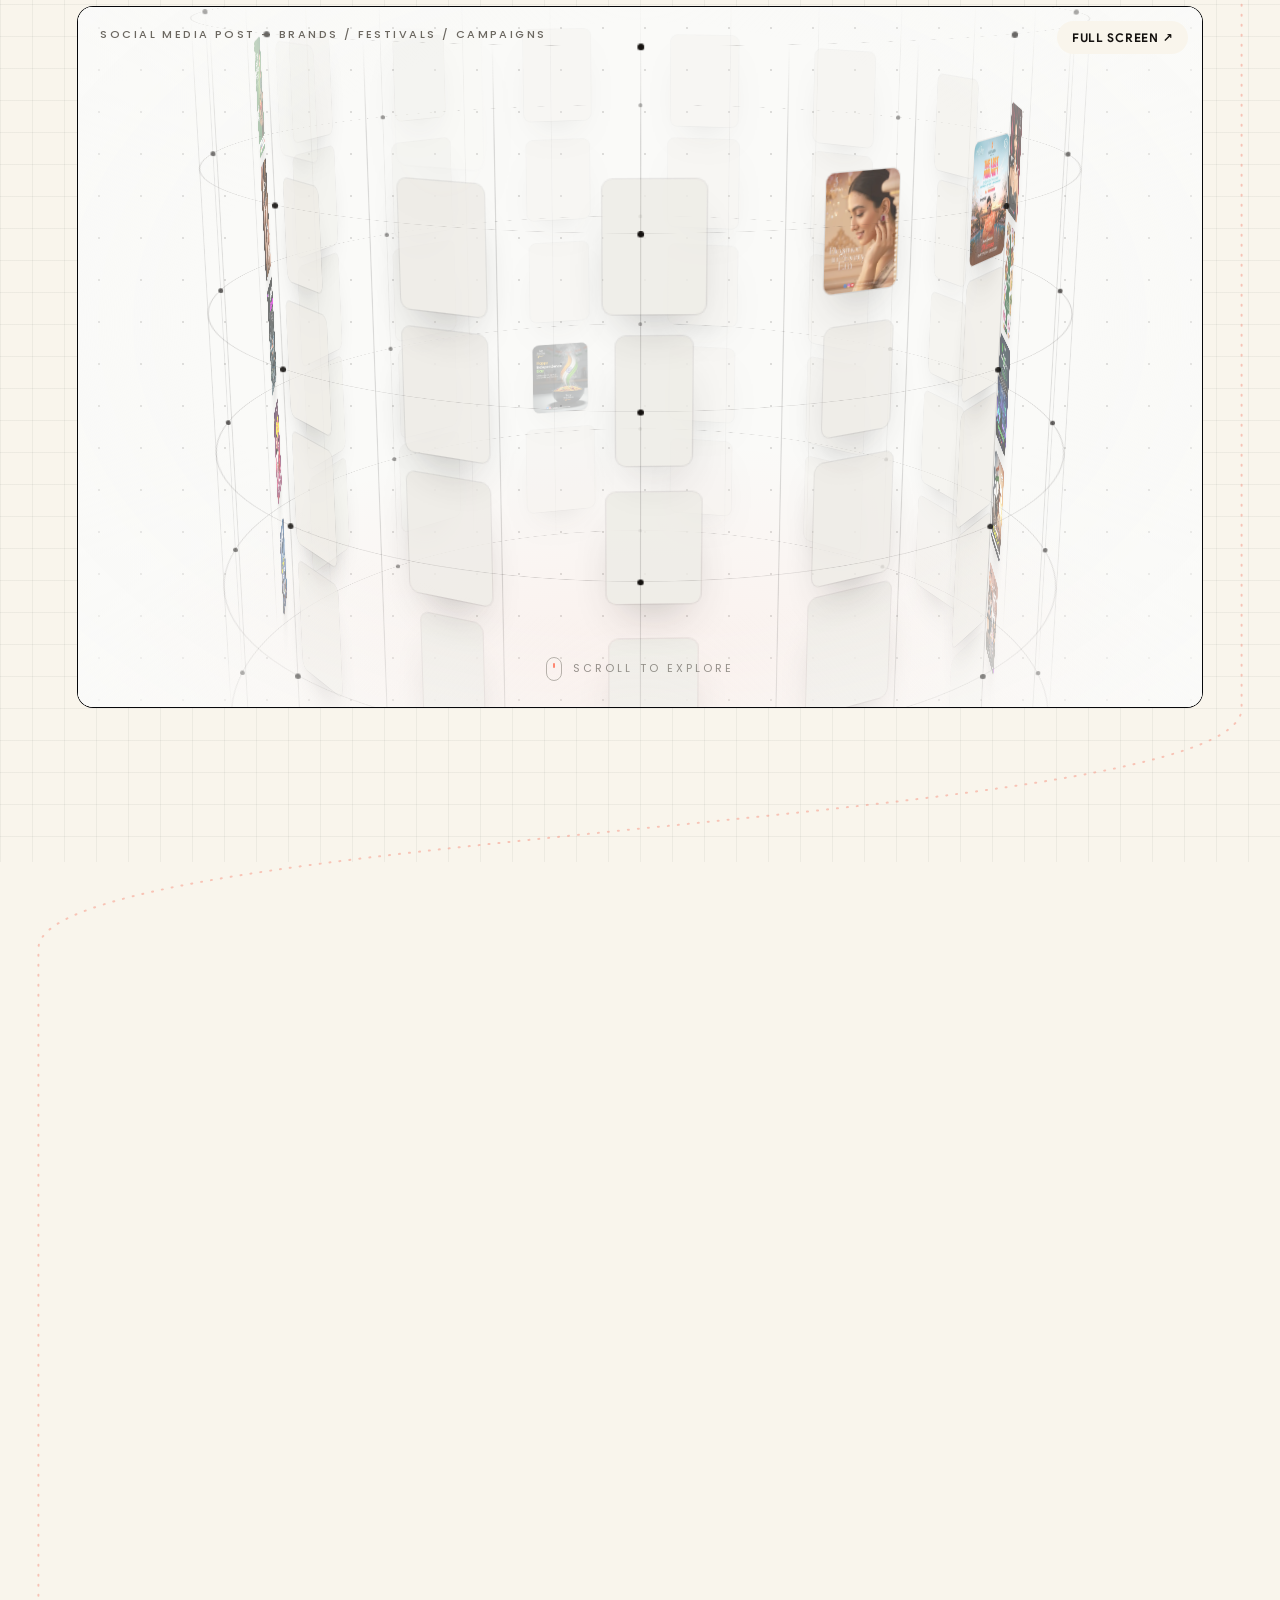
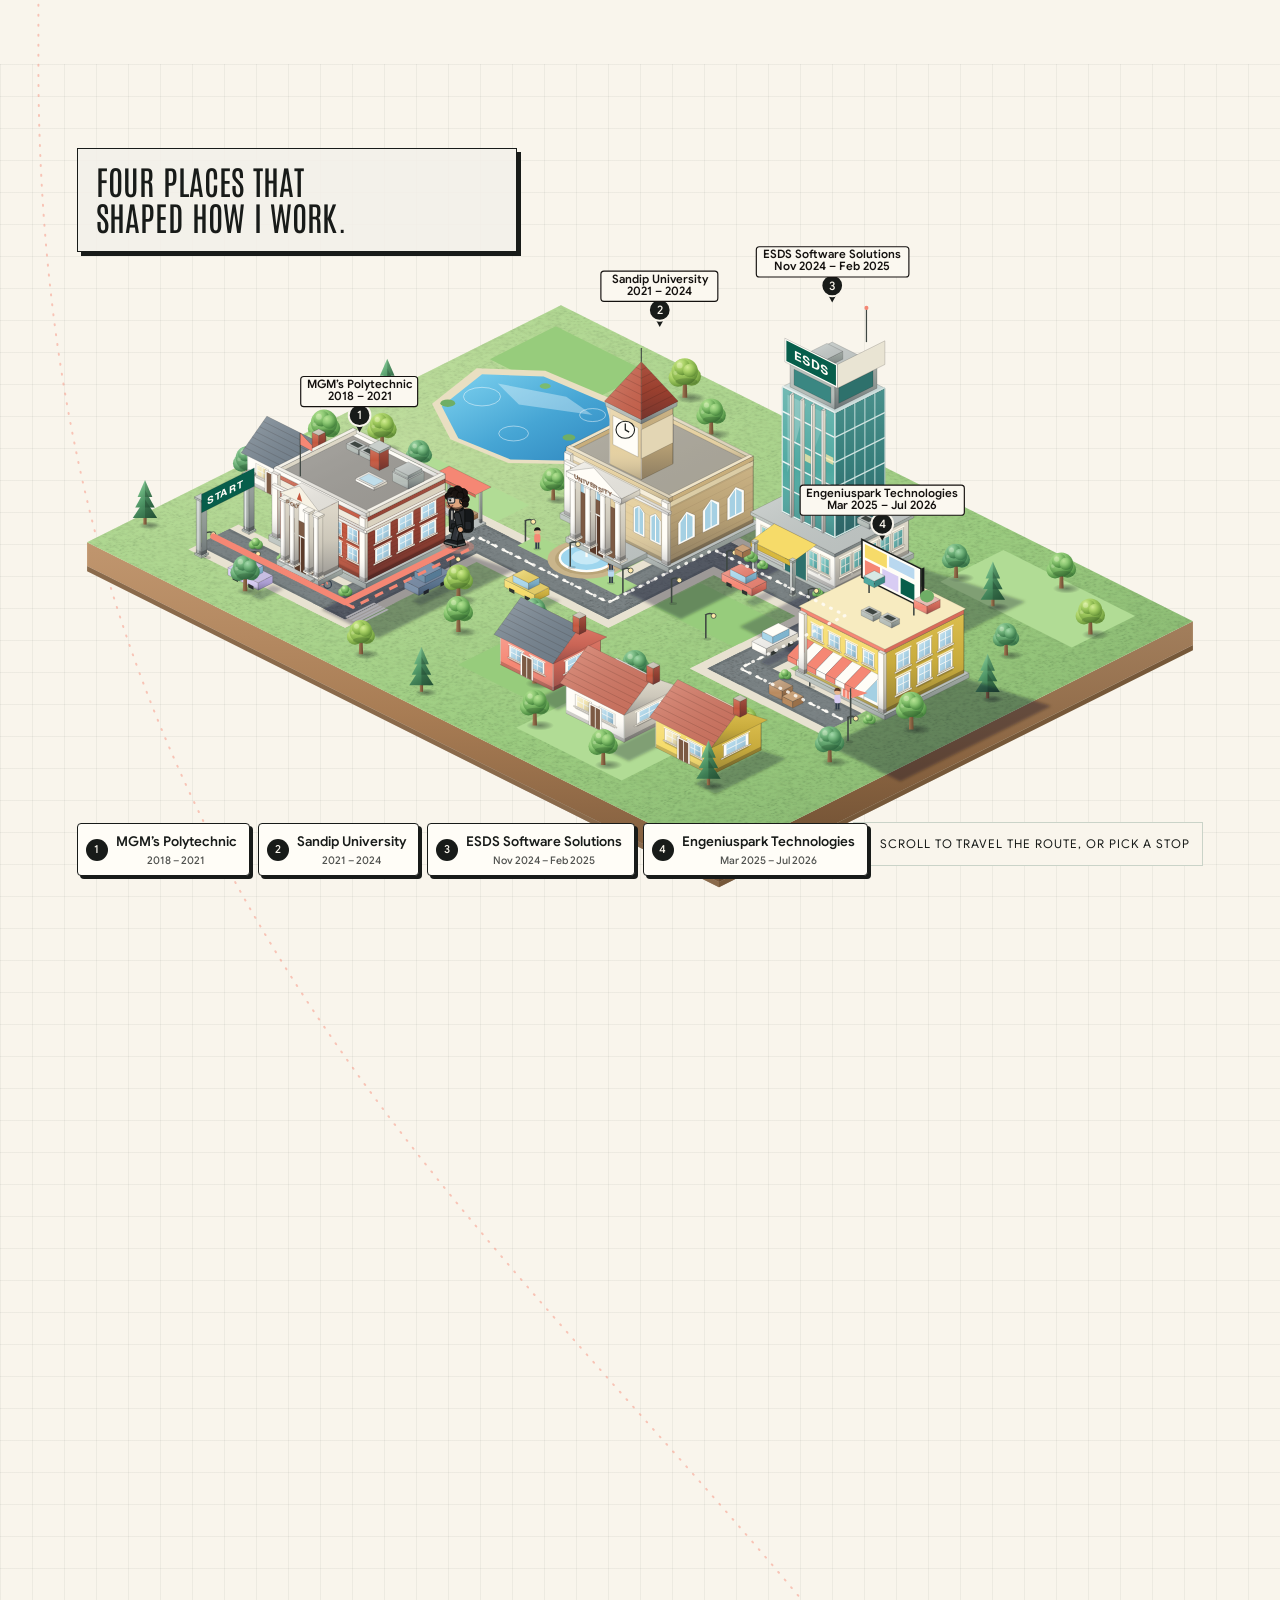
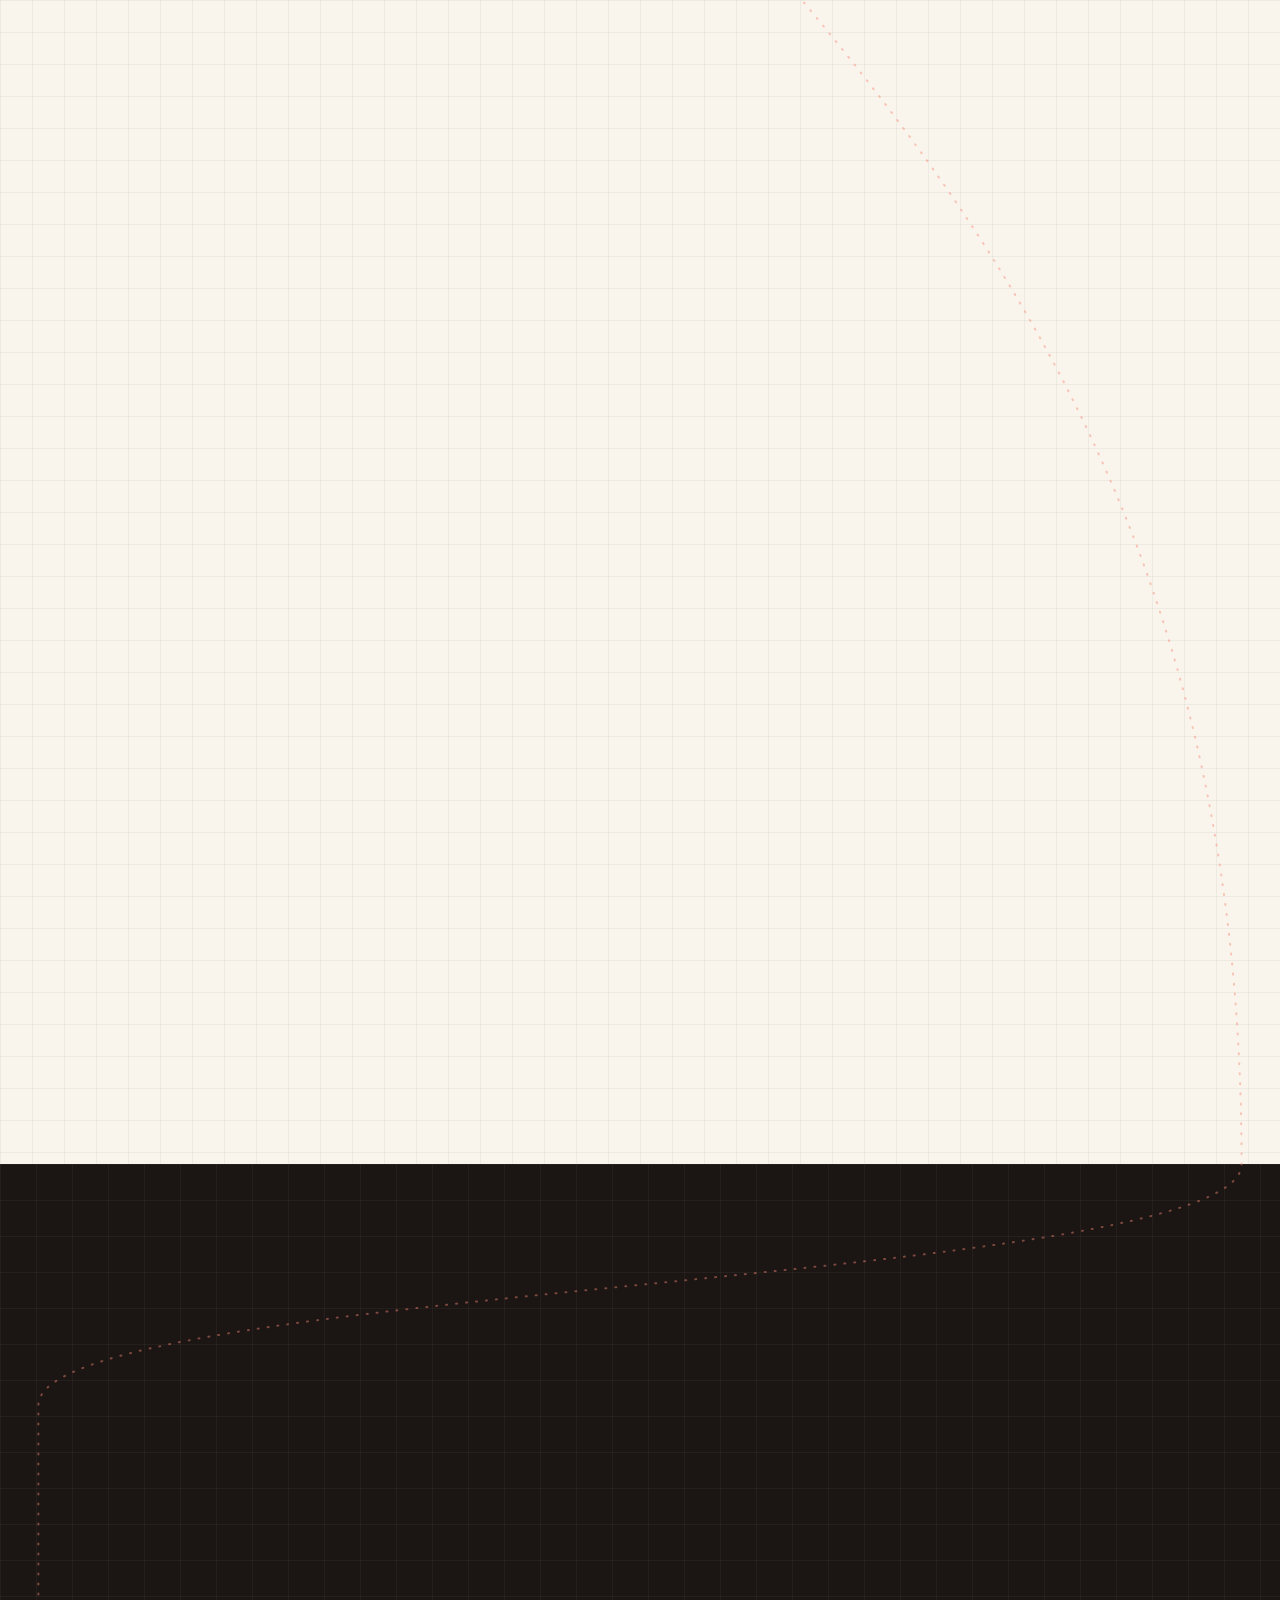
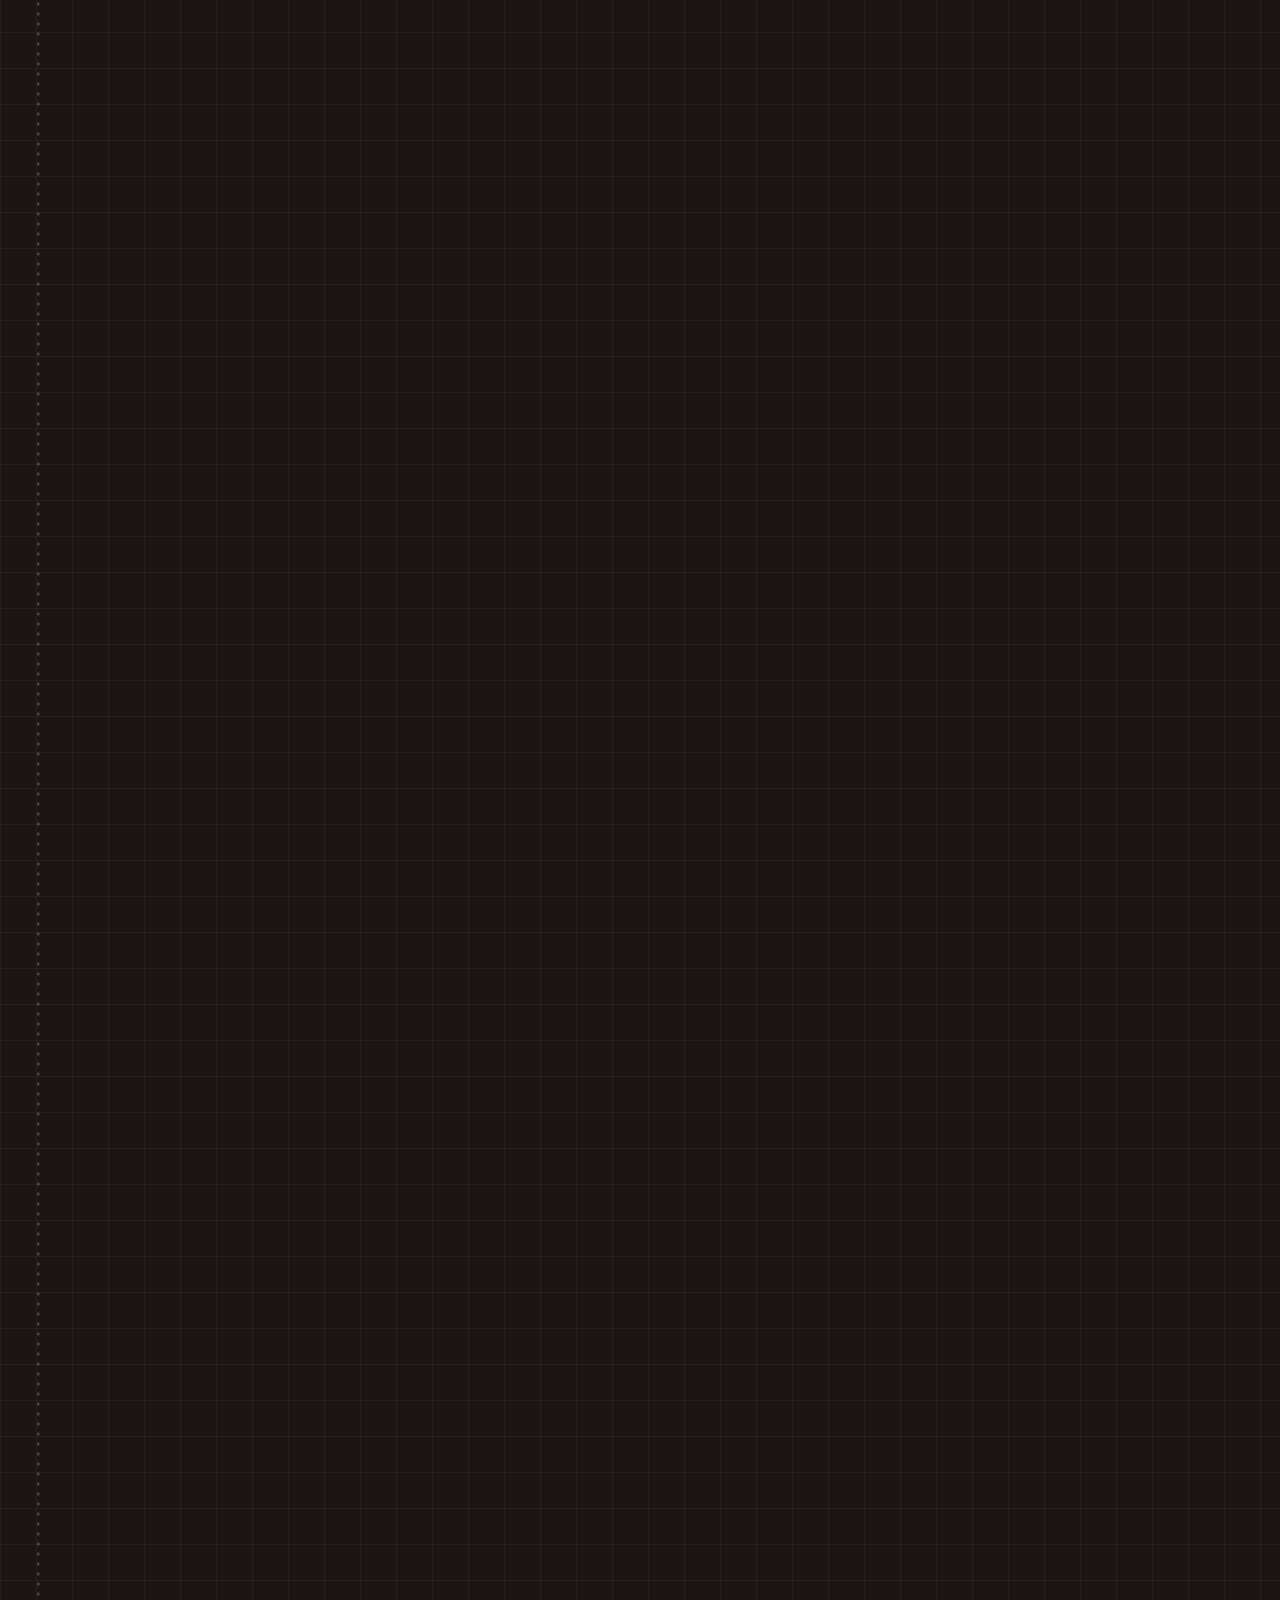
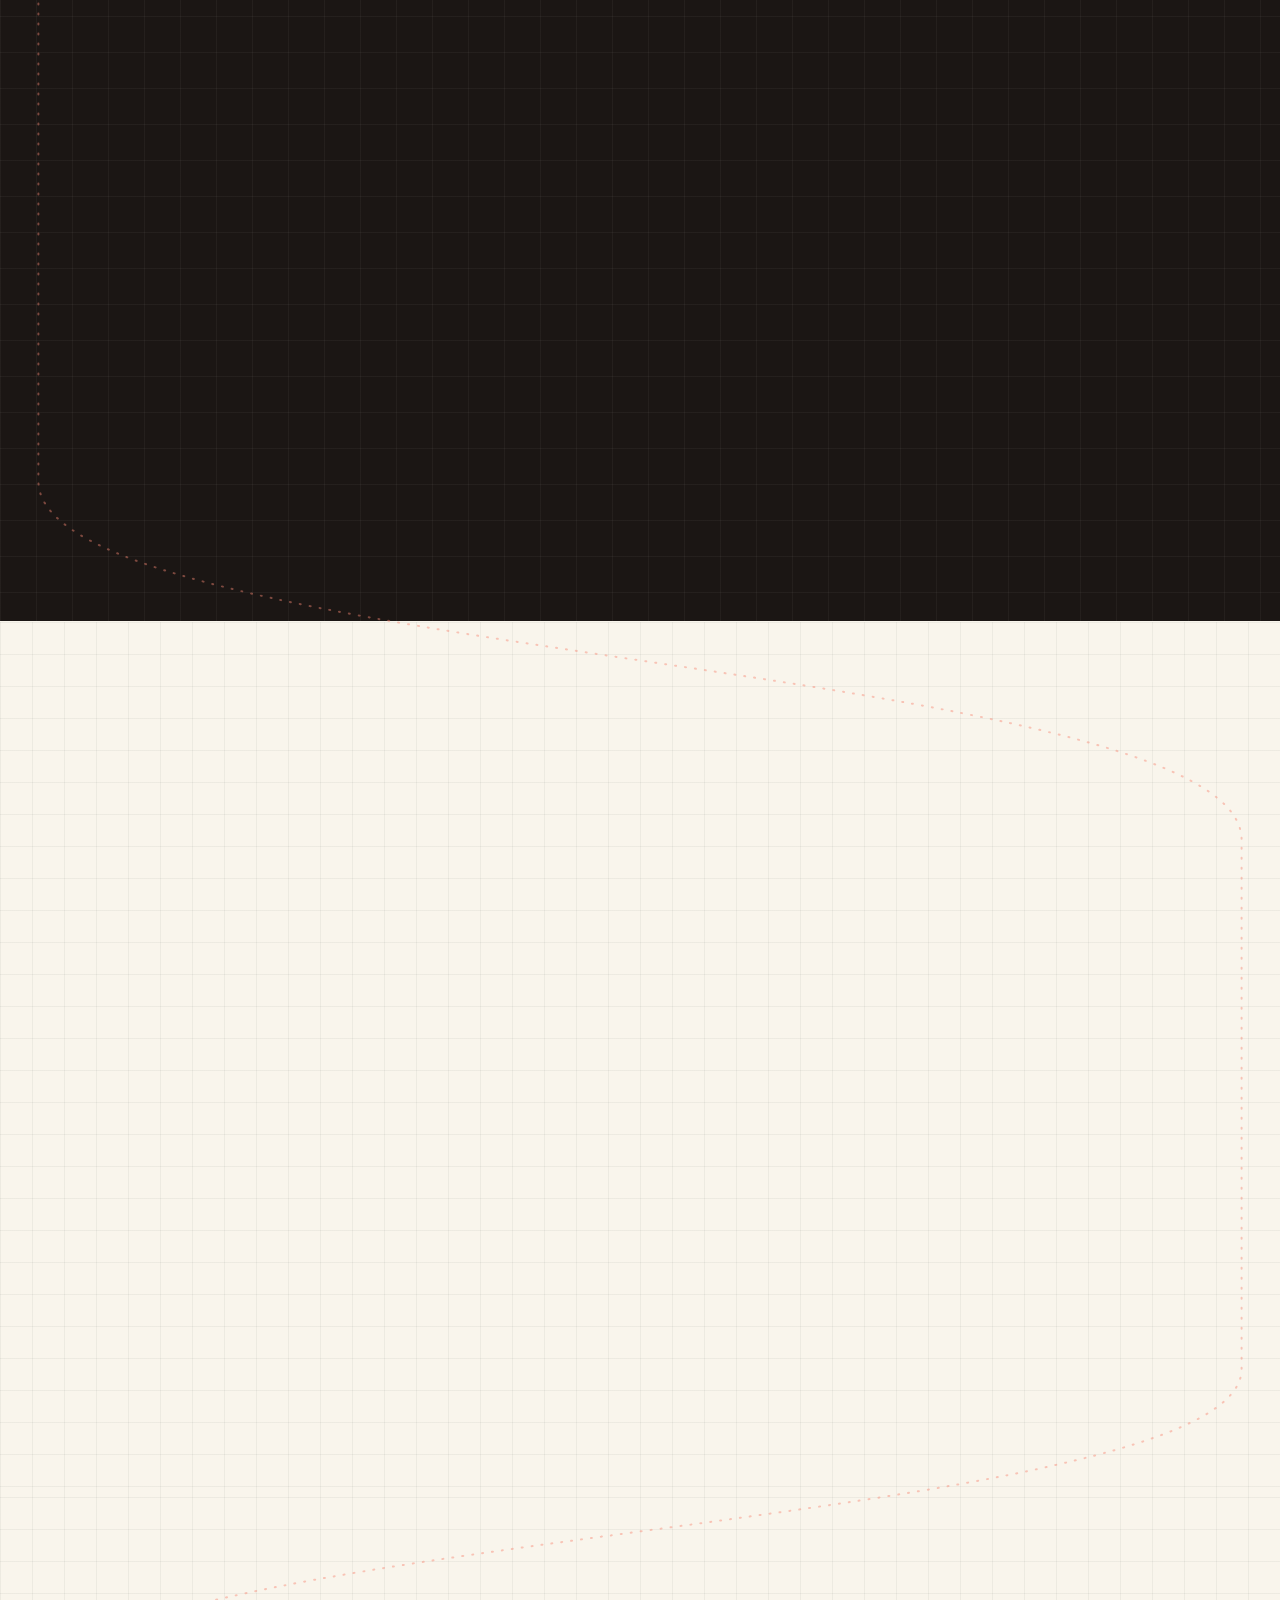
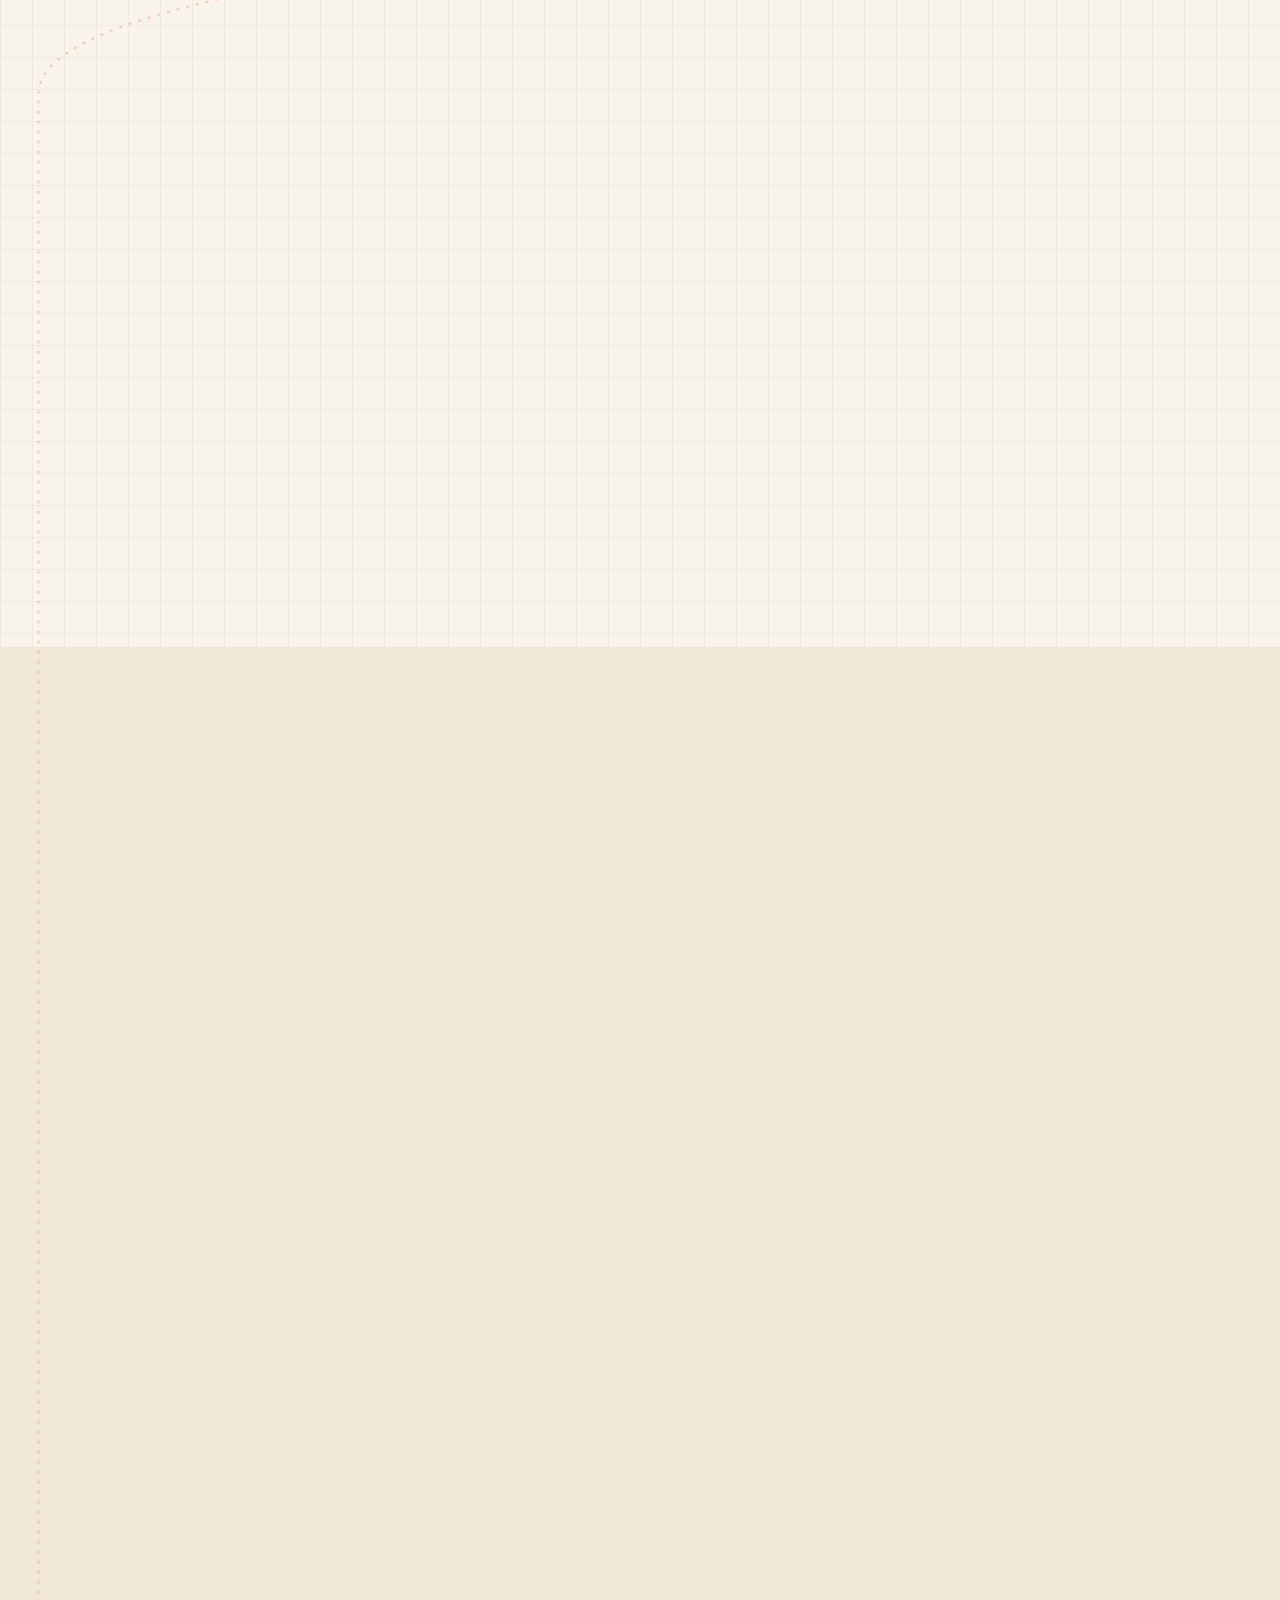
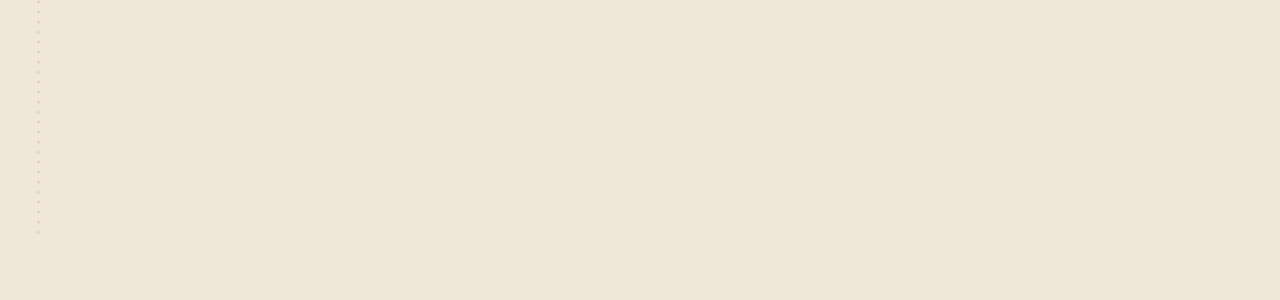
==== commit 9cf8c924: "Toolkit: equal smaller icons, first-person descriptions, add Vercel Co-Authored-By: Claude Sonnet 5." ====
--- a/index.html
+++ b/index.html
@@ -169,7 +169,7 @@
             <i class="tc-f tc-bk"></i><i class="tc-f tc-bl"></i><i class="tc-f tc-br"></i><i class="tc-f tc-bb"></i>
             <i class="tc-f tc-rim"></i>
             <i class="tc-f tc-ib"></i><i class="tc-f tc-ifr"></i><i class="tc-f tc-il"></i><i class="tc-f tc-ir"></i>
-            <i class="tc-f tc-fl"><b></b><b></b><b></b><b></b><b></b><b></b><b></b><b></b><b></b><b></b><b></b><b></b></i>
+            <i class="tc-f tc-fl"><b></b><b></b><b></b><b></b><b></b><b></b><b></b><b></b><b></b><b></b><b></b><b></b><b></b><b></b></i>
             <div class="tc-lid" id="tcLid">
               <i class="tc-f tc-lt"></i><i class="tc-f tc-lf"><u class="tc-tab"></u></i><i class="tc-f tc-ll"></i><i class="tc-f tc-lr"></i><i class="tc-f tc-lbk"></i><i class="tc-f tc-lu"></i>
             </div>
--- a/style.css
+++ b/style.css
@@ -1813,15 +1813,15 @@
 .tc.open .tc-out{grid-template-rows:1fr}
 .tc-outi{min-height:0;overflow:hidden;width:100%}
 .tc-out.done .tc-outi{overflow:visible}
-.tc-grid{position:relative;list-style:none;margin:0 auto;padding:10px 0 26px;display:grid;grid-template-columns:repeat(6,minmax(0,1fr));gap:clamp(18px,2.6vw,30px) clamp(10px,2vw,26px);max-width:900px;visibility:hidden;transition:visibility 0s .9s}
+.tc-grid{--g:clamp(10px,1.8vw,22px);position:relative;list-style:none;margin:0 auto;padding:10px 0 26px;display:flex;flex-wrap:wrap;justify-content:center;gap:clamp(18px,2.4vw,28px) var(--g);max-width:900px;visibility:hidden;transition:visibility 0s .9s}
 .tc.open .tc-grid{visibility:visible;transition:none}
-.tc-it{display:grid;justify-items:center;opacity:0;transform:translateY(var(--dy,200px)) scale(.45);transition:transform .35s cubic-bezier(.5,0,.8,.4) var(--cd,0s),opacity .25s var(--cd,0s)}
+.tc-it{flex:0 0 calc((100% - 6*var(--g))/7);min-width:0;display:grid;justify-items:center;opacity:0;transform:translateY(var(--dy,200px)) scale(.45);transition:transform .35s cubic-bezier(.5,0,.8,.4) var(--cd,0s),opacity .25s var(--cd,0s)}
 .tc.open .tc-it{opacity:1;transform:none;transition:transform .75s cubic-bezier(.2,.8,.25,1) var(--d,0s),opacity .4s ease-out var(--d,0s)}
 .tc-b{display:grid;justify-items:center;gap:12px;padding:6px 4px;background:none;border:0;color:var(--ink);font:inherit;cursor:pointer;border-radius:16px;-webkit-tap-highlight-color:transparent;touch-action:manipulation}
 .tc-b:focus-visible{outline:2px solid var(--ink);outline-offset:4px}
-.tc-ic{display:grid;place-items:center;width:var(--is,68px);height:var(--is,68px);border-radius:22.5%;background:#fff;box-shadow:0 1px 0 rgba(255,255,255,.9) inset,0 0 0 1px rgba(20,30,60,.08),0 8px 18px -6px rgba(10,20,50,.3);transition:transform .25s cubic-bezier(.2,.8,.3,1),box-shadow .25s}
+.tc-ic{display:grid;place-items:center;position:relative;flex:none;width:var(--is,56px);height:var(--is,56px);border-radius:22.5%;background:#fff;box-shadow:0 1px 0 rgba(255,255,255,.9) inset,0 0 0 1px rgba(20,30,60,.08),0 8px 18px -6px rgba(10,20,50,.3);transition:transform .25s cubic-bezier(.2,.8,.3,1),box-shadow .25s}
 .tc-ic img{display:block;width:58%;height:58%;object-fit:contain}
-.tc-ic.full{background:none;box-shadow:0 8px 18px -6px rgba(10,20,50,.4)}.tc-ic.full img{width:100%;height:100%}
+.tc-ic.full{background:none;box-shadow:0 8px 18px -6px rgba(10,20,50,.4)}.tc-ic.full img{position:absolute;inset:0;width:100%;height:100%}
 .tc-n{font:600 13.5px/1.25 var(--sans);text-align:center;letter-spacing:.005em;max-width:9em}
 .tc-b:hover .tc-ic,.tc-b.act .tc-ic{transform:translateY(-5px) scale(1.04);box-shadow:0 1px 0 rgba(255,255,255,.9) inset,0 0 0 1px rgba(20,30,60,.1),0 16px 26px -8px rgba(10,20,50,.42)}
 .tc-ic.full{--x:0}
@@ -1858,7 +1858,7 @@
 .tc-ifr{width:calc(var(--W) - 12px);height:calc(var(--H) - 6px);margin:calc(var(--H)/-2) 0 0 calc((var(--W) - 12px)/-2);transform:rotateY(180deg) translateZ(calc(var(--D)/-2 + 6px));background:var(--inn)}
 .tc-il{width:calc(var(--D) - 12px);height:calc(var(--H) - 6px);margin:calc(var(--H)/-2) 0 0 calc((var(--D) - 12px)/-2);transform:rotateY(90deg) translateZ(calc(var(--W)/-2 + 6px));background:linear-gradient(90deg,#141A2E,#222A44)}
 .tc-ir{width:calc(var(--D) - 12px);height:calc(var(--H) - 6px);margin:calc(var(--H)/-2) 0 0 calc((var(--D) - 12px)/-2);transform:rotateY(-90deg) translateZ(calc(var(--W)/-2 + 6px));background:linear-gradient(90deg,#222A44,#141A2E)}
-.tc-fl{width:calc(var(--W) - 12px);height:calc(var(--D) - 12px);margin:calc((var(--D) - 12px)/-2) 0 0 calc((var(--W) - 12px)/-2);transform:rotateX(90deg) translateZ(calc(var(--H)/-2 + 6px));background:#2C3558;display:grid;grid-template-columns:repeat(6,1fr);grid-template-rows:repeat(2,1fr);gap:calc(7px*var(--k));padding:calc(9px*var(--k));box-sizing:border-box;overflow:hidden}
+.tc-fl{width:calc(var(--W) - 12px);height:calc(var(--D) - 12px);margin:calc((var(--D) - 12px)/-2) 0 0 calc((var(--W) - 12px)/-2);transform:rotateX(90deg) translateZ(calc(var(--H)/-2 + 6px));background:#2C3558;display:grid;grid-template-columns:repeat(7,1fr);grid-template-rows:repeat(2,1fr);gap:calc(6px*var(--k));padding:calc(9px*var(--k));box-sizing:border-box;overflow:hidden}
 .tc-fl b{border-radius:calc(7px*var(--k));background:linear-gradient(#070A15,#10162A);box-shadow:inset 0 3px 6px rgba(0,0,0,.8),0 1px 0 rgba(255,255,255,.14)}
 .tc-fl::after{content:"";position:absolute;inset:0;background:radial-gradient(closest-side at 50% 50%,rgba(255,224,160,.0),transparent);opacity:0;transition:opacity .9s ease .25s}
 .tc.open .tc-fl::after{opacity:1;background:radial-gradient(closest-side at 50% 50%,rgba(255,226,170,.5),rgba(255,226,170,.1) 70%,transparent)}
@@ -1893,9 +1893,9 @@
 .tc-tip-h b{display:block;font:700 17px/1.2 var(--sans);letter-spacing:-.005em}
 .tc-tip-h small{display:block;margin-top:3px;font:600 10.5px/1.2 var(--sans);letter-spacing:.14em;text-transform:uppercase;color:#6A7288}
 .tc-tip p{margin:12px 0 0;font:400 14px/1.6 var(--sans);color:#2A3652;max-width:none}
-@media(max-width:900px){.tc-grid{grid-template-columns:repeat(4,minmax(0,1fr));max-width:600px}.tc{--is:62px}}
-@media(max-width:560px){.tc-grid{grid-template-columns:repeat(3,minmax(0,1fr))}.tc{--is:58px}.tc-stage,.tc-case,.tc-floor,.tc-light,.tc-scn{--k:.76}.tc-n{font-size:12.5px}}
-@media(max-width:340px){.tc-grid{grid-template-columns:repeat(2,minmax(0,1fr))}}
+@media(max-width:900px){.tc-grid{max-width:560px}.tc-it{flex-basis:calc((100% - 3*var(--g))/4)}.tc{--is:52px}}
+@media(max-width:560px){.tc-it{flex-basis:calc((100% - 2*var(--g))/3)}.tc{--is:50px}.tc-stage,.tc-case,.tc-floor,.tc-light,.tc-scn{--k:.76}.tc-n{font-size:12.5px}}
+@media(max-width:340px){.tc-it{flex-basis:calc((100% - var(--g))/2)}}
 @media(prefers-reduced-motion:reduce){.tc-out,.tc-grid,.tc-it,.tc-lid,.tc-rot,.tc-light,.tc-fl::after,.tc-ic,.tc-tip,.tc-cta svg{transition:none!important}}
 .tc-ic.full{box-shadow:0 0 0 1px rgba(255,255,255,.16),0 8px 18px -6px rgba(10,20,50,.4)}
 :root[data-theme="light"] .tc-ic.full{box-shadow:0 8px 18px -6px rgba(10,20,50,.4)}
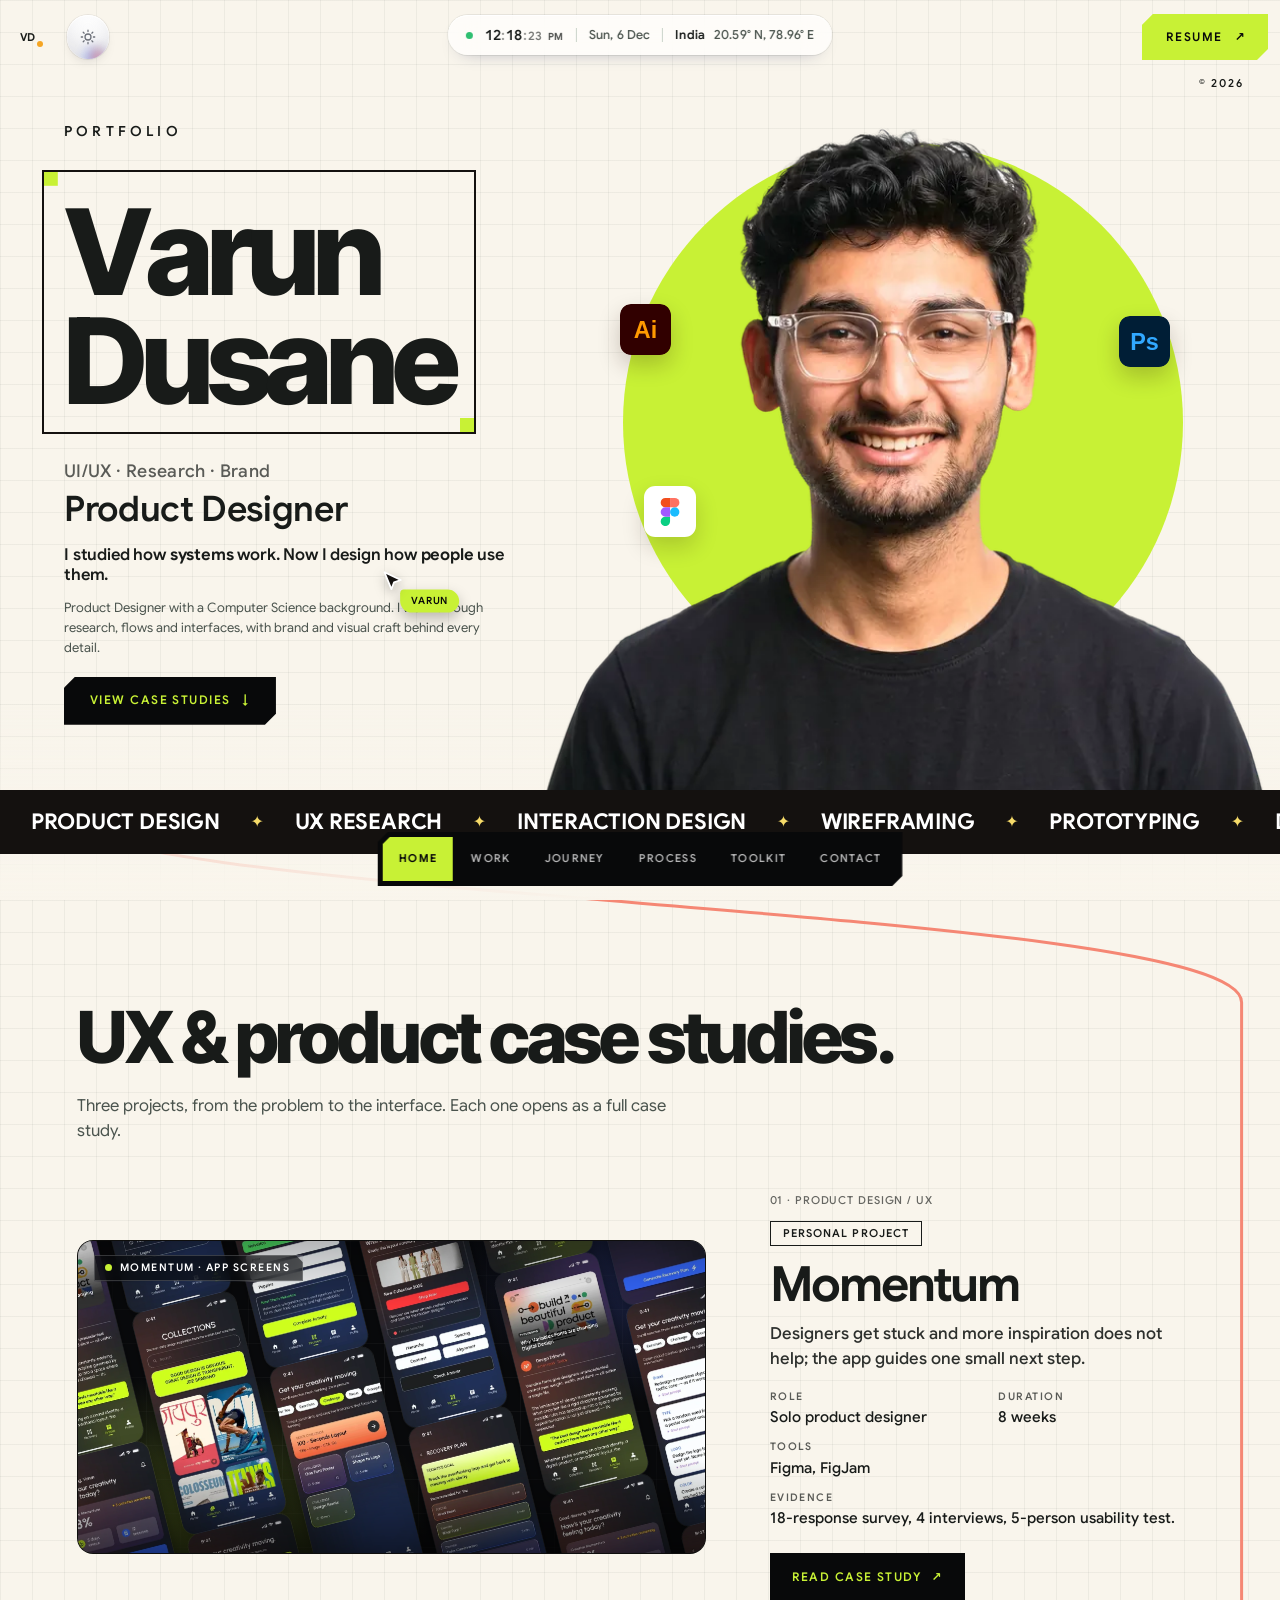
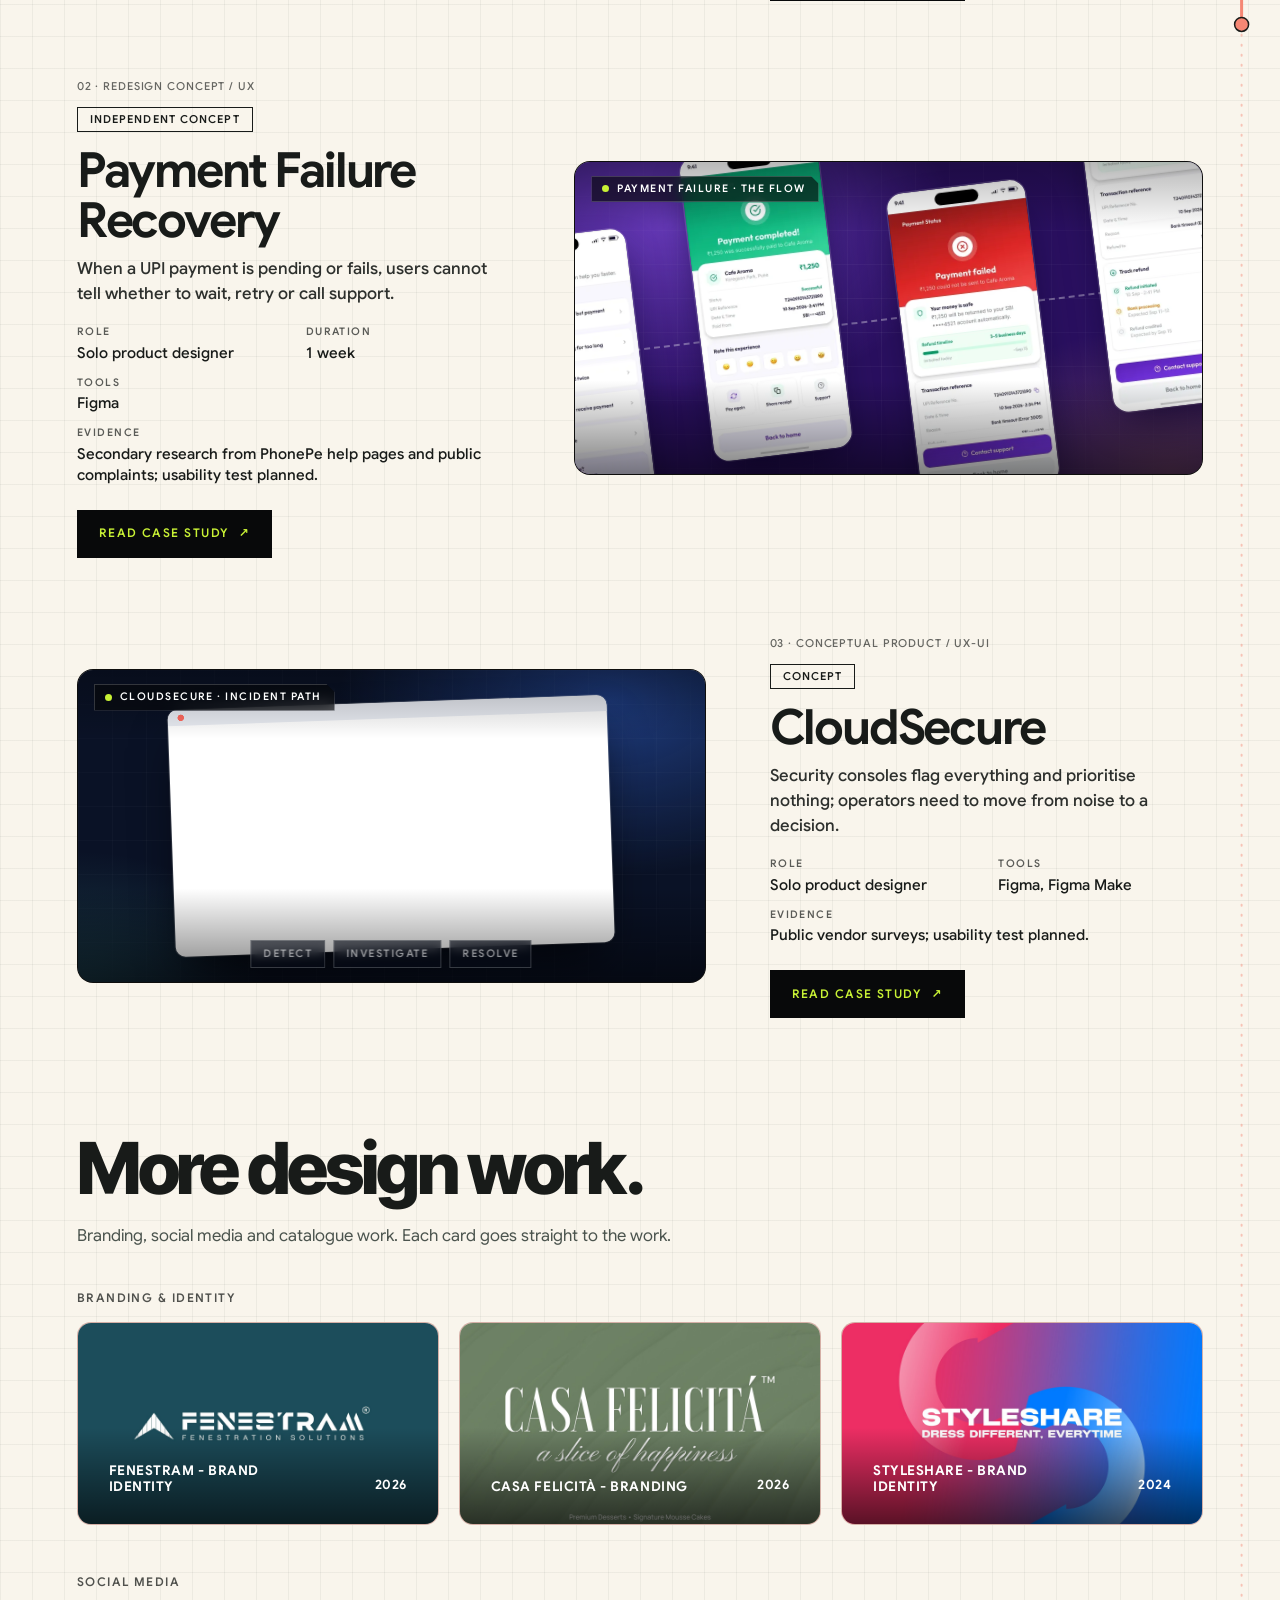
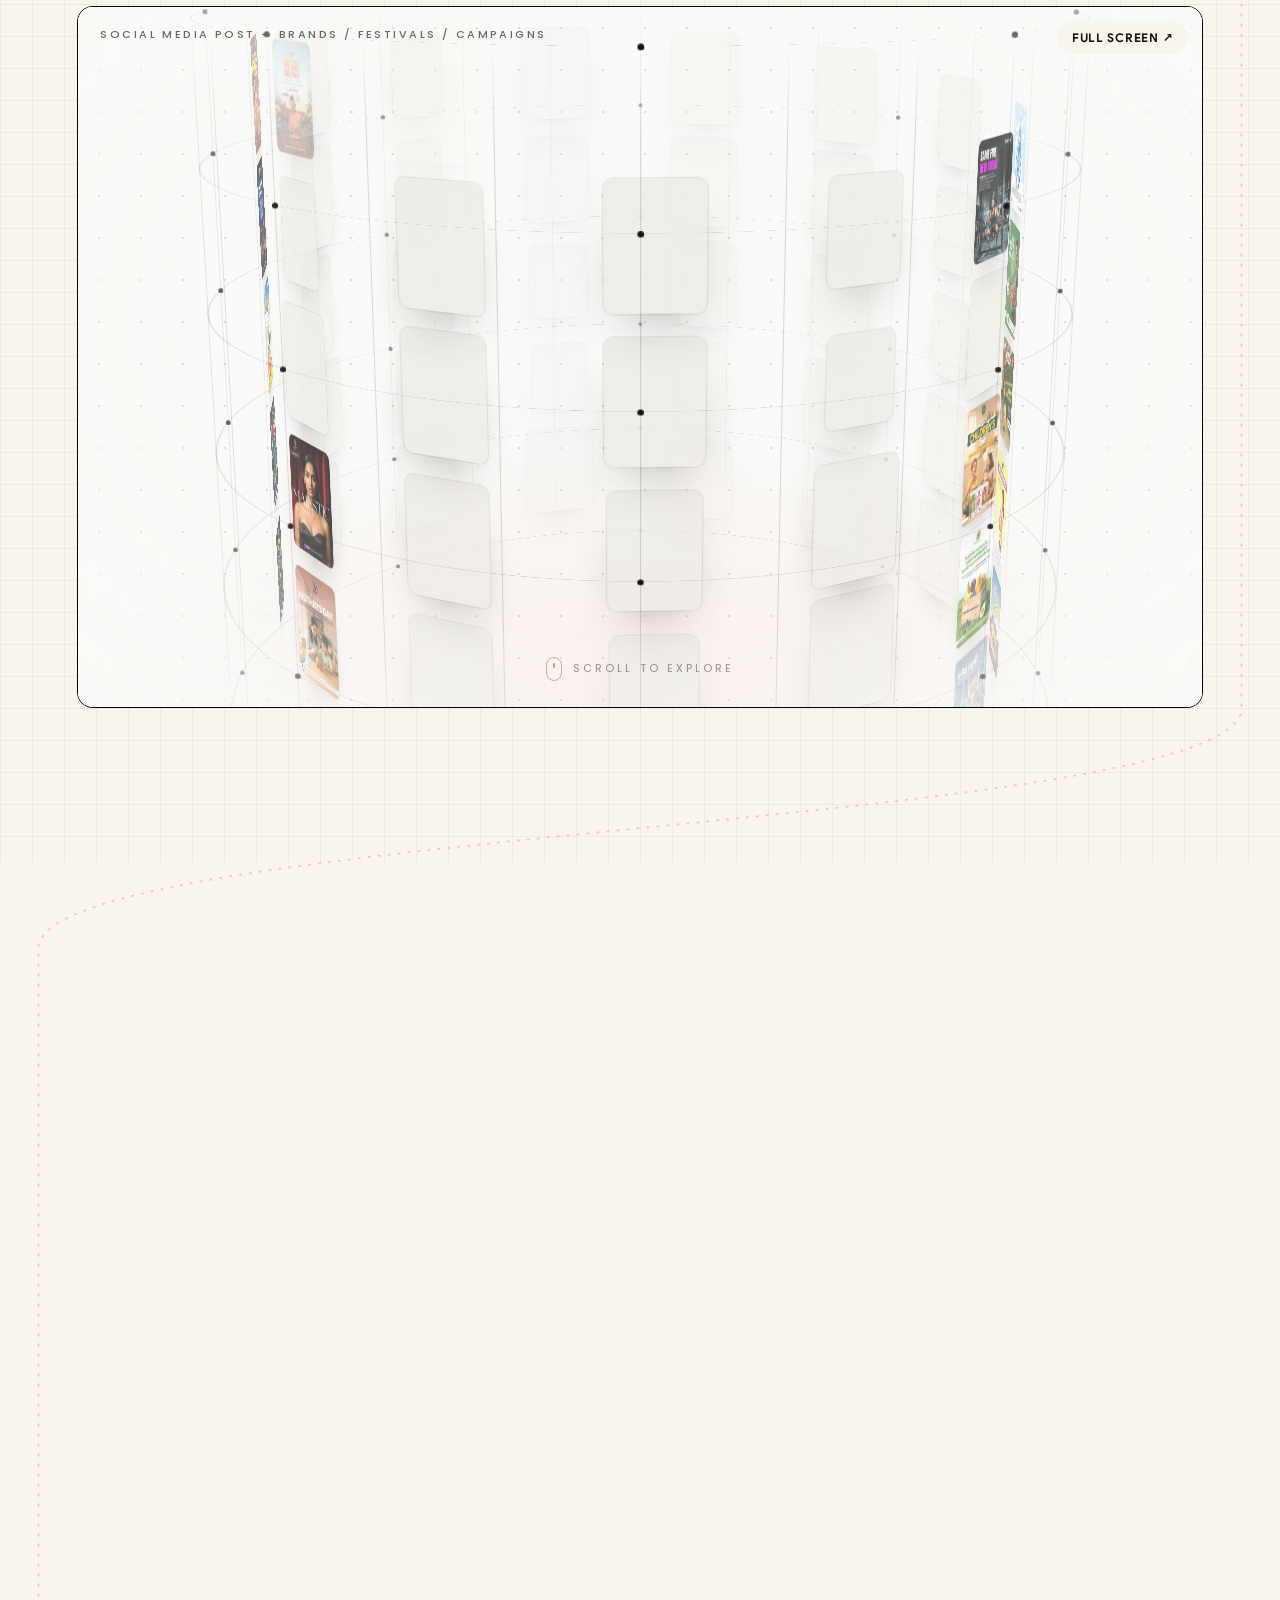
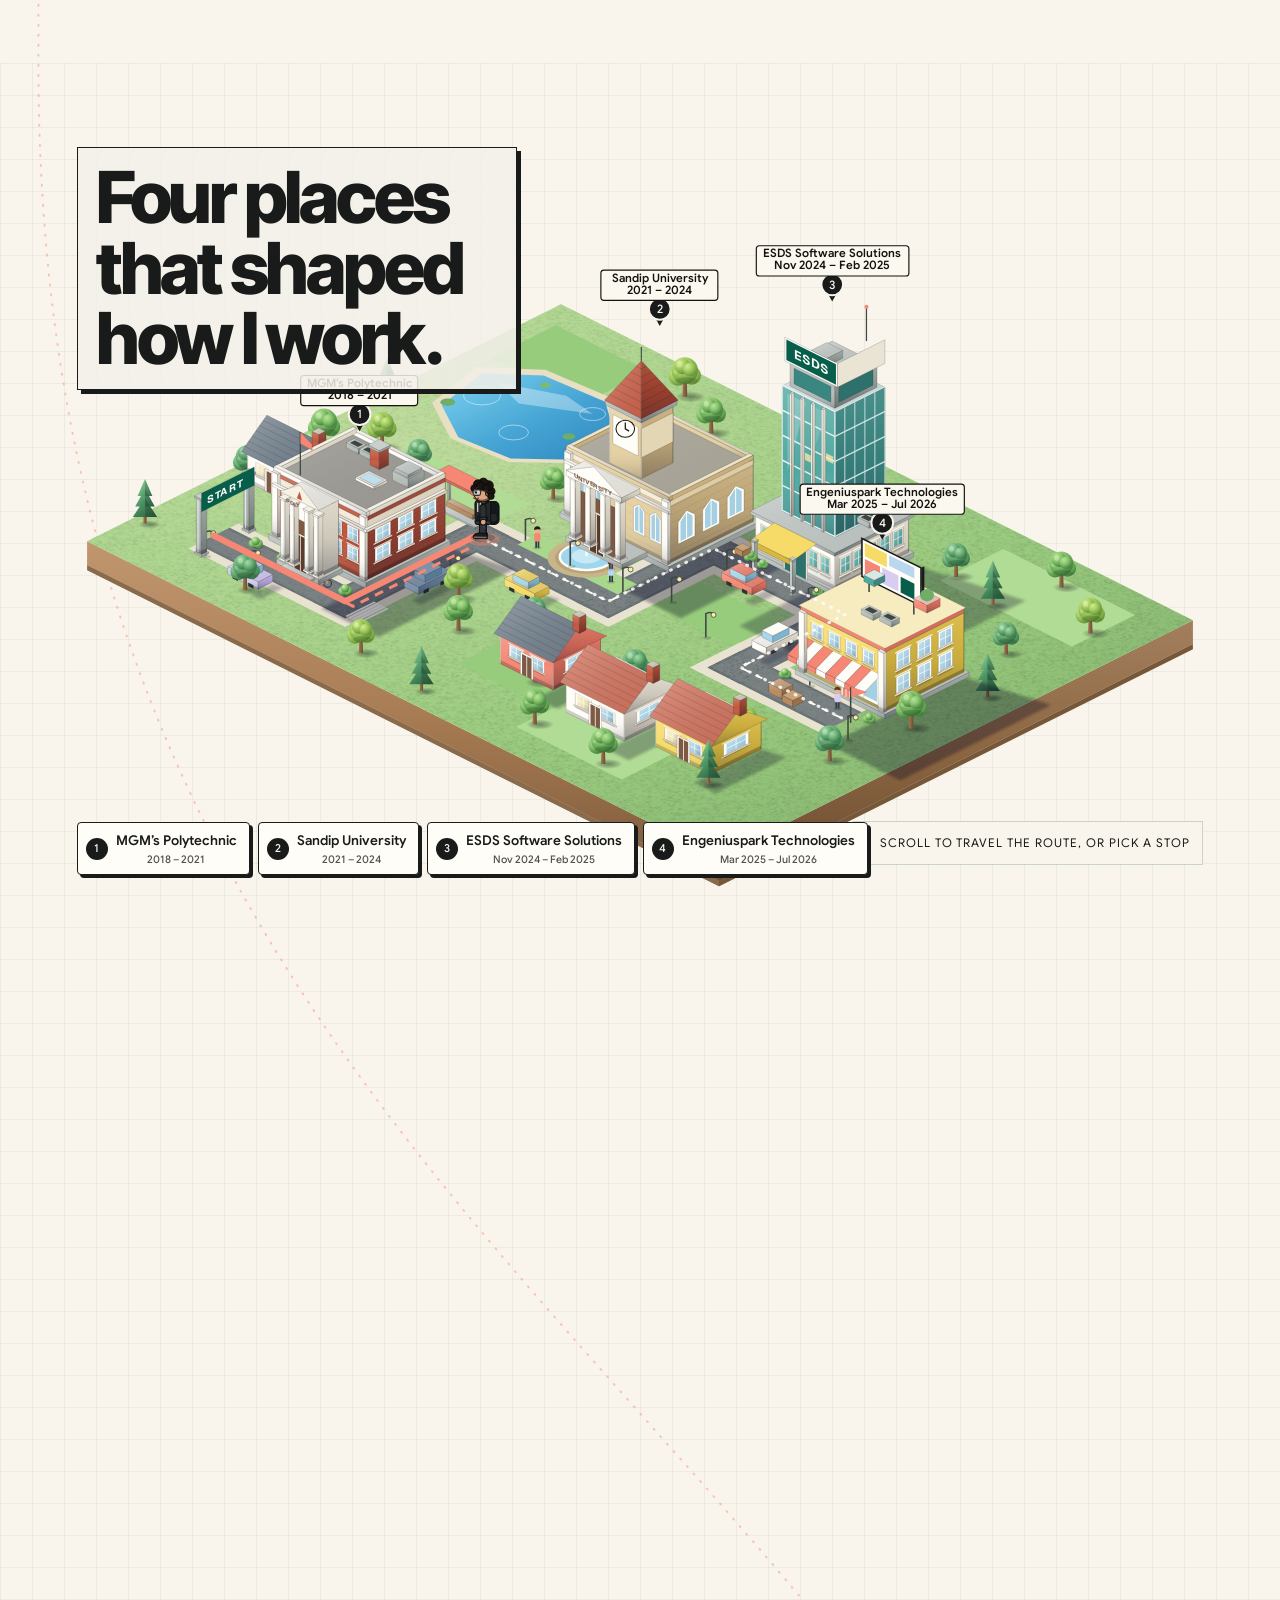
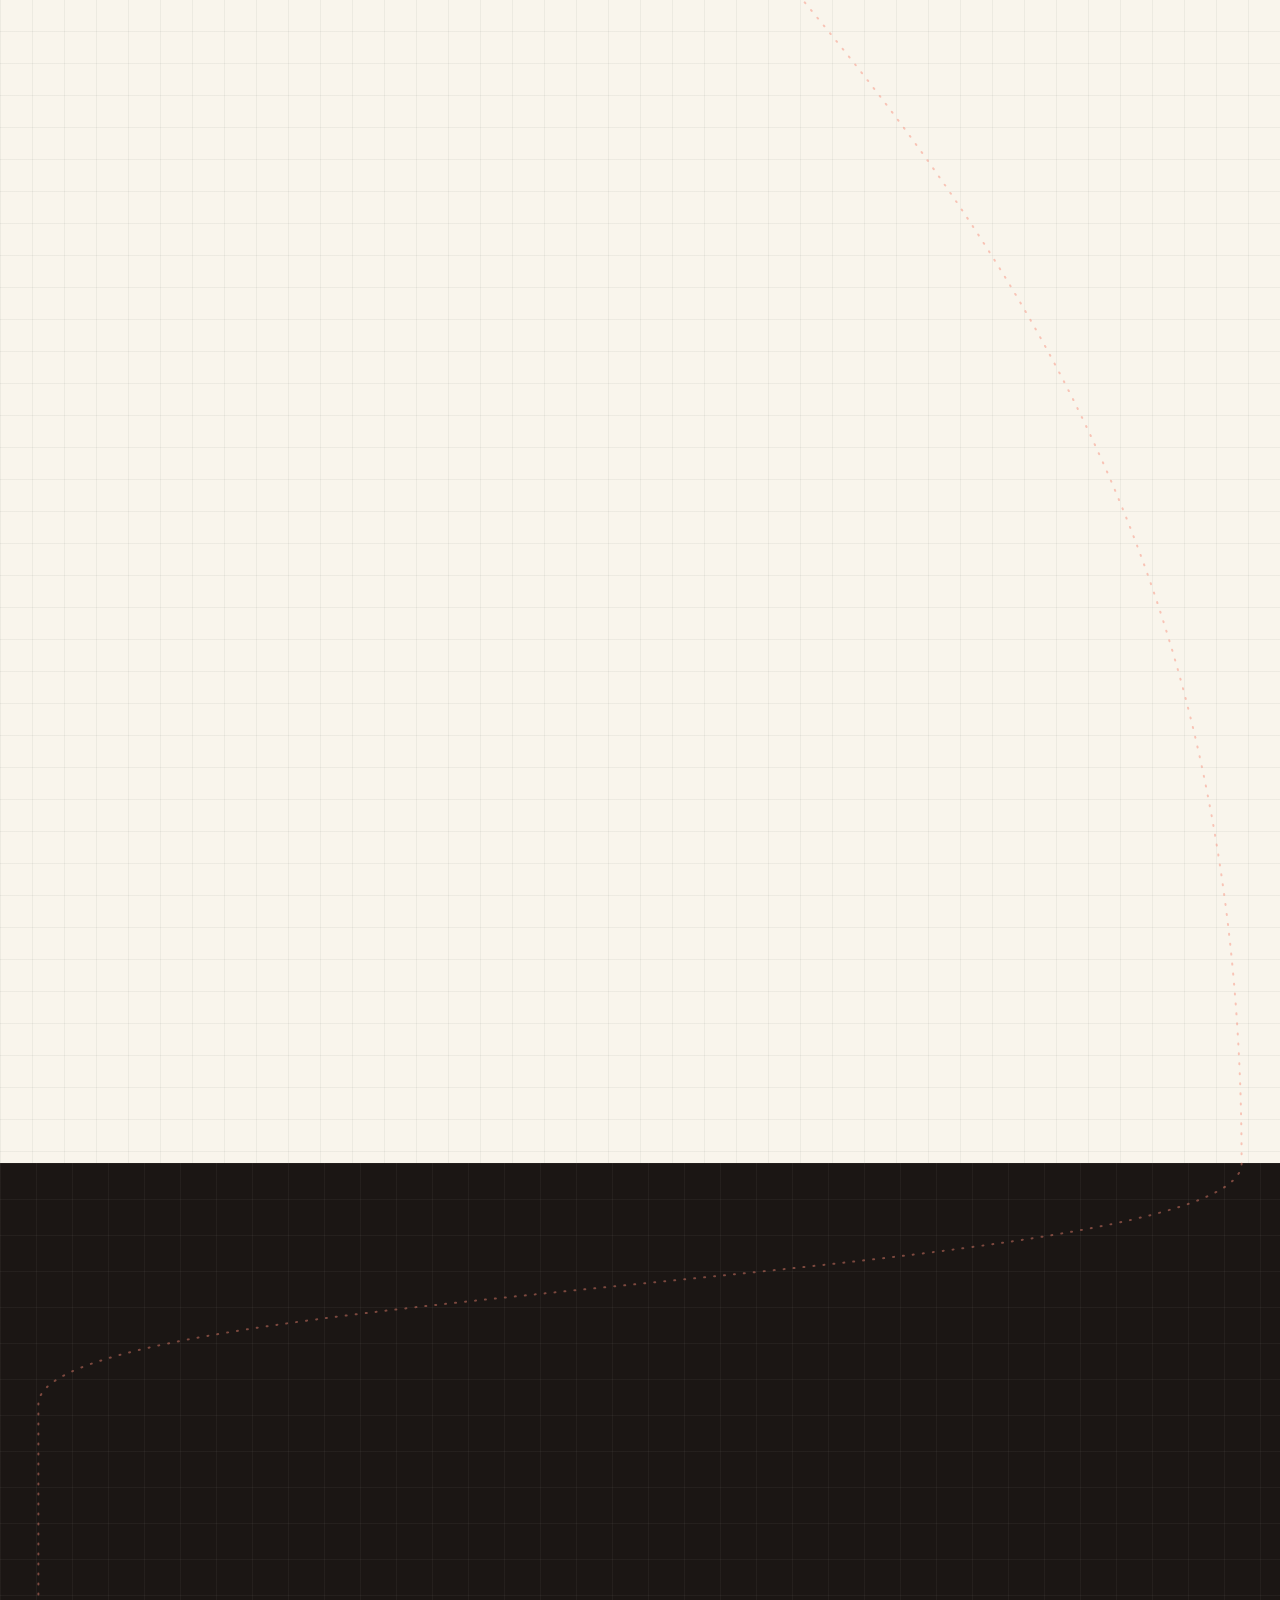
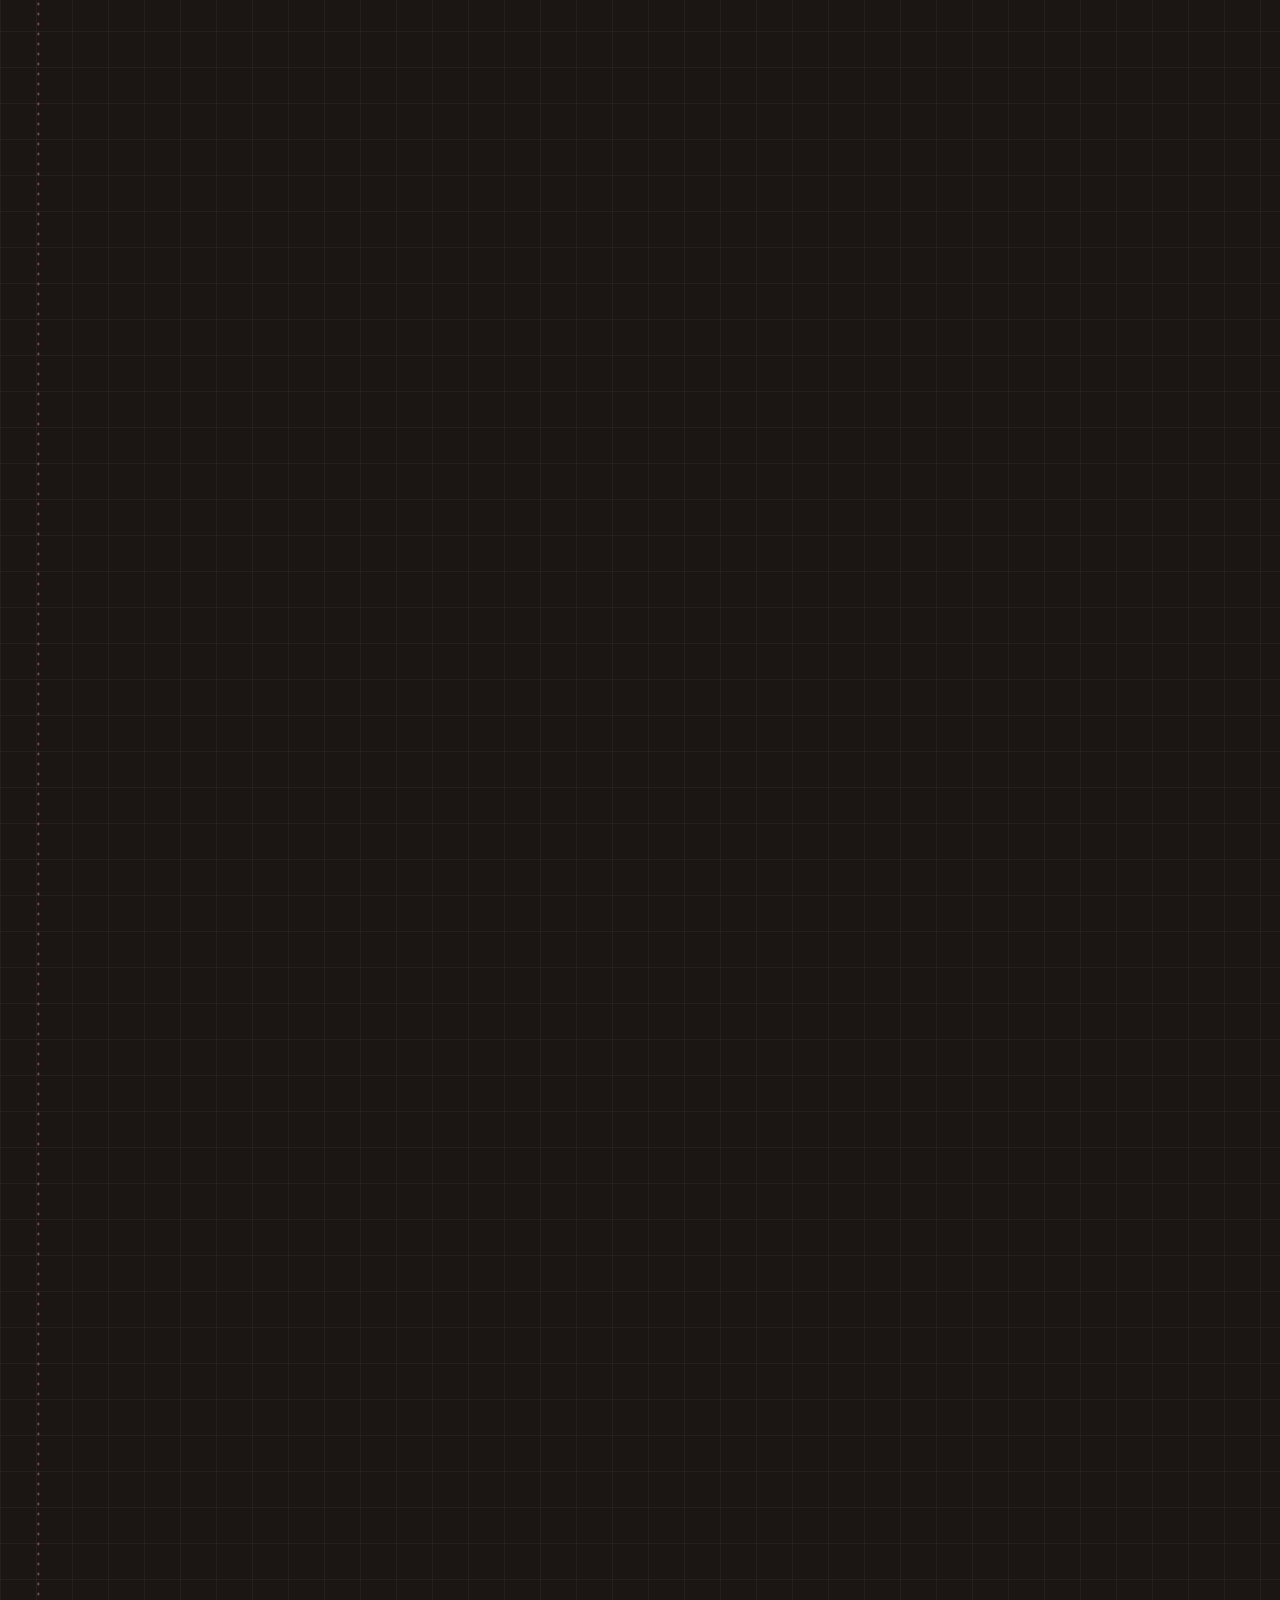
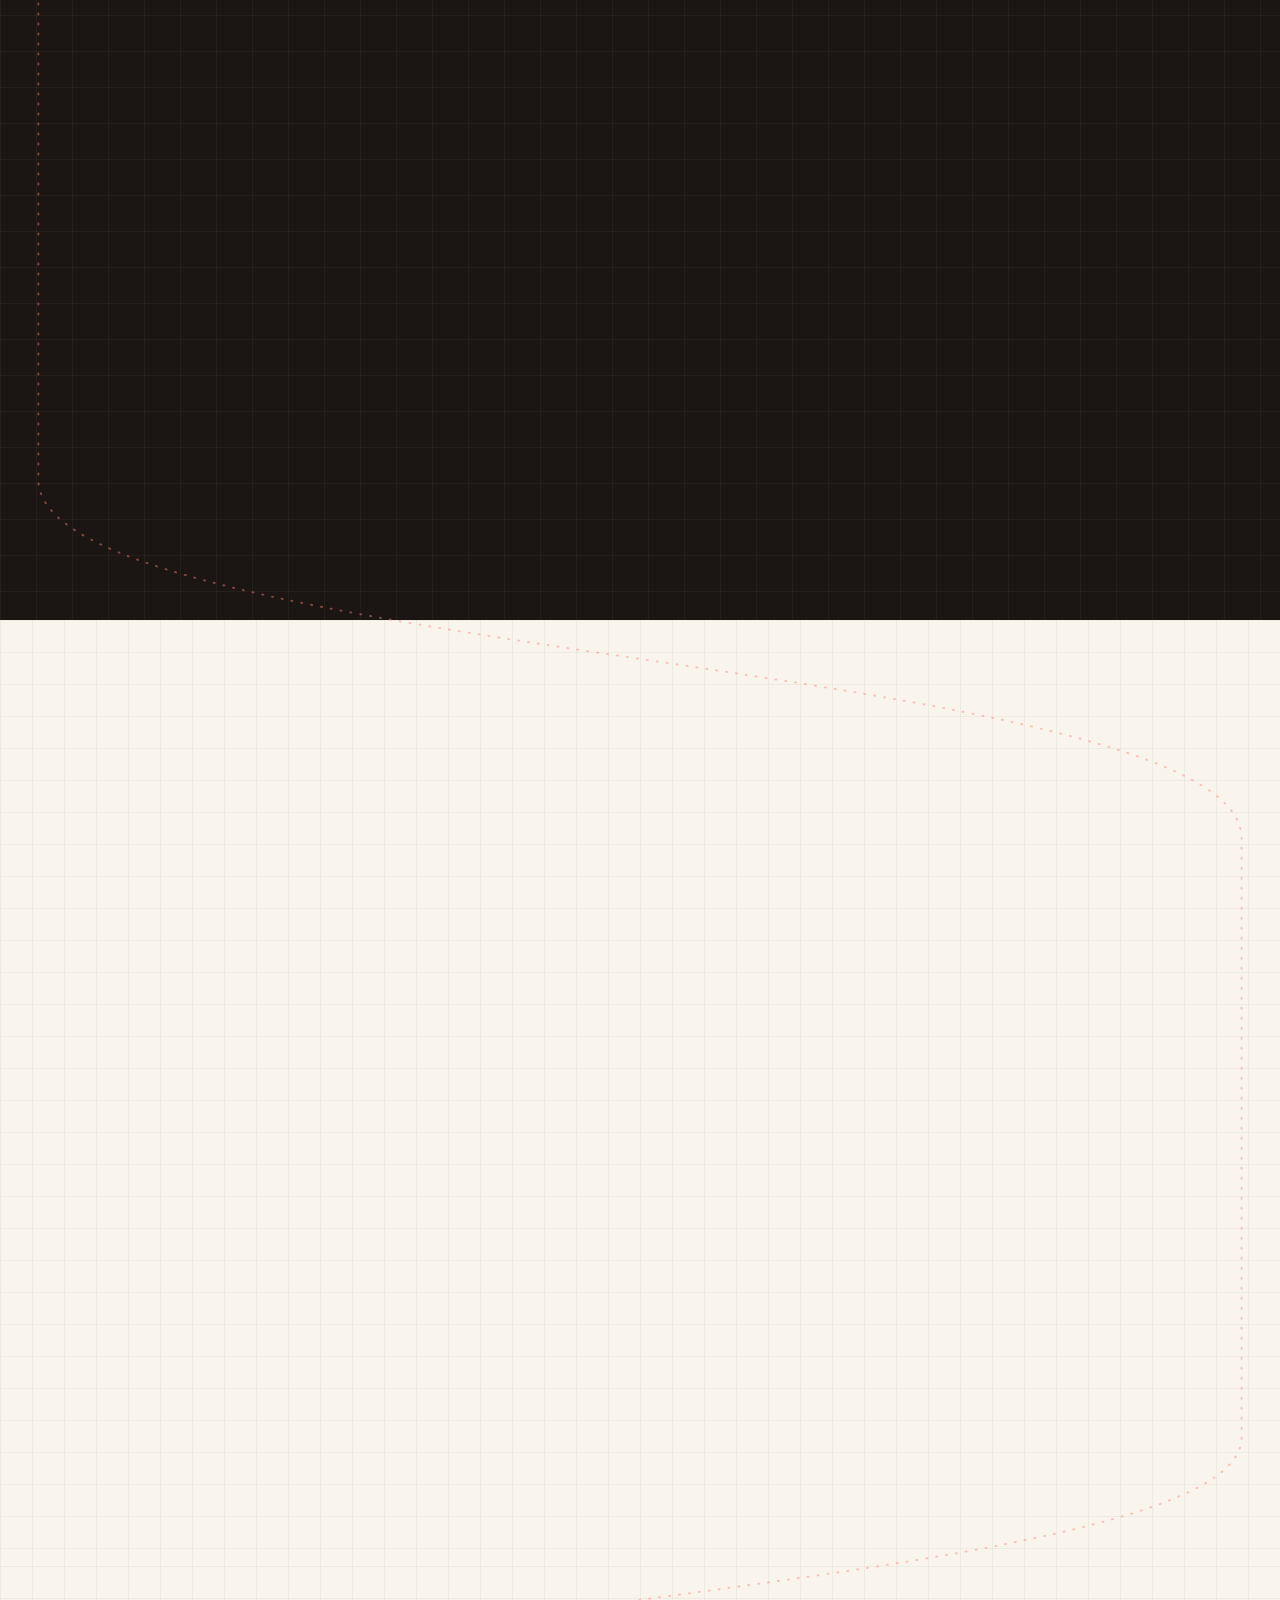
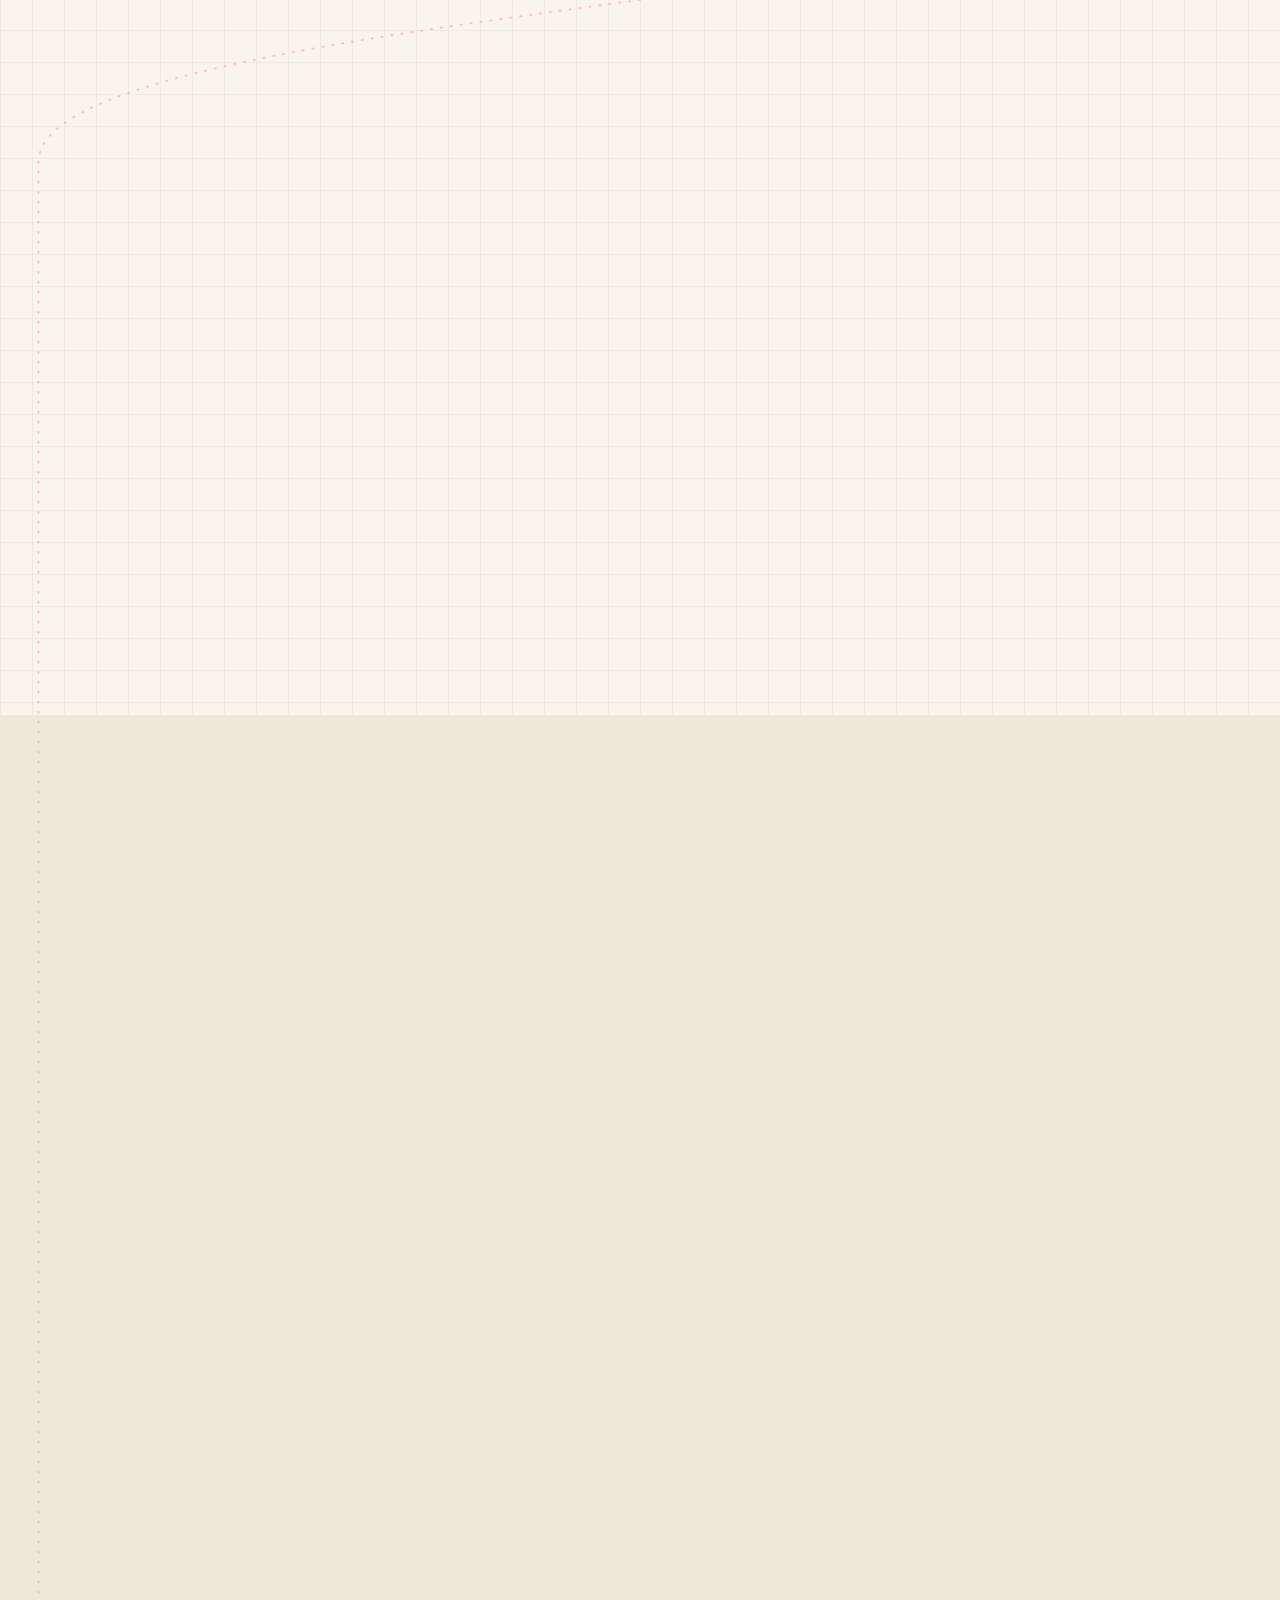
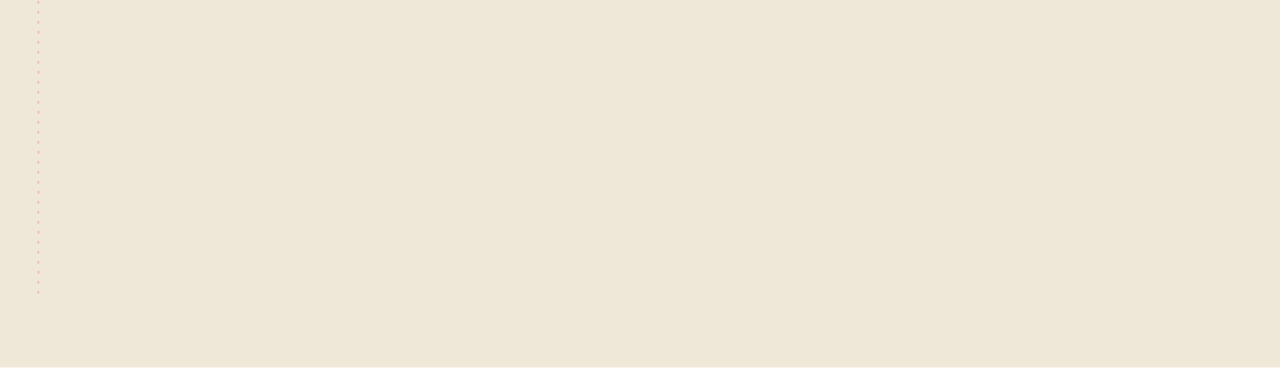
==== commit bde8a48b: "Resume: point to new Google Drive link Co-Authored-By: Claude Sonnet 5.5 <noreply@anthropic.com> Cla" ====
--- a/index.html
+++ b/index.html
@@ -34,7 +34,7 @@
 <div class="hf-load" id="hfLoad" aria-hidden="true"><div class="hf-lc"><b id="hfN">000</b><span>( Loading portfolio )</span><i class="hf-lb"><u id="hfB"></u></i></div><button type="button" class="hf-skip" id="hfSkip">Skip intro ↗</button></div><header class="top">
   <div class="chip"><a class="brand" href="#home" aria-label="Varun Dusane, back to top"><span class="mono" aria-hidden="true">VD<i></i></span></a><button type="button" class="tbtn" id="themeBtn" aria-label="Switch to night mode" aria-pressed="false" title="Switch between day and night"><svg class="i-sun" viewBox="0 0 24 24" aria-hidden="true" fill="none" stroke="currentColor" stroke-width="1.7" stroke-linecap="round"><circle cx="12" cy="12" r="4"/><path d="M12 3v1.8M12 19.2V21M3 12h1.8M19.2 12H21M5.6 5.6l1.3 1.3M17.1 17.1l1.3 1.3M18.4 5.6l-1.3 1.3M6.9 17.1l-1.3 1.3"/></svg><svg class="i-moon" viewBox="0 0 24 24" aria-hidden="true" fill="none" stroke="currentColor" stroke-width="1.7" stroke-linecap="round" stroke-linejoin="round"><path d="M20 14.6A8.2 8.2 0 0 1 9.4 4 8.2 8.2 0 1 0 20 14.6z"/></svg><span class="tq"><span class="tq-d">Day</span><span class="tq-n">Night</span></span></button></div>
   <div class="hdr-r">
-    <a class="btn" id="resumeTop" data-resume href="https://drive.google.com/file/d/1QHYvGgl6ESm_LfYOulai7tE8KNPh-gXm/view?usp=sharing" target="_blank" rel="noopener">Resume <span aria-hidden="true">↗</span></a>
+    <a class="btn" id="resumeTop" data-resume href="https://drive.google.com/file/d/11WSQ_P1OwU787ir3UOTkGGj14YtUUI-9/view?usp=sharing" target="_blank" rel="noopener">Resume <span aria-hidden="true">↗</span></a>
   </div>
 </header>
 <nav class="dock" aria-label="Main sections">
--- a/style.css
+++ b/style.css
@@ -1819,9 +1819,9 @@
 .tc.open .tc-it{opacity:1;transform:none;transition:transform .75s cubic-bezier(.2,.8,.25,1) var(--d,0s),opacity .4s ease-out var(--d,0s)}
 .tc-b{display:grid;justify-items:center;gap:12px;padding:6px 4px;background:none;border:0;color:var(--ink);font:inherit;cursor:pointer;border-radius:16px;-webkit-tap-highlight-color:transparent;touch-action:manipulation}
 .tc-b:focus-visible{outline:2px solid var(--ink);outline-offset:4px}
-.tc-ic{display:grid;place-items:center;position:relative;flex:none;width:var(--is,56px);height:var(--is,56px);border-radius:22.5%;background:#fff;box-shadow:0 1px 0 rgba(255,255,255,.9) inset,0 0 0 1px rgba(20,30,60,.08),0 8px 18px -6px rgba(10,20,50,.3);transition:transform .25s cubic-bezier(.2,.8,.3,1),box-shadow .25s}
+.tc-ic{display:grid;place-items:center;position:relative;flex:none;width:var(--is,56px);height:var(--is,56px);border-radius:22.5%;background:var(--bg,#fff);box-shadow:0 1px 0 rgba(255,255,255,.9) inset,0 0 0 1px rgba(20,30,60,.08),0 8px 18px -6px rgba(10,20,50,.3);transition:transform .25s cubic-bezier(.2,.8,.3,1),box-shadow .25s}
 .tc-ic img{display:block;width:58%;height:58%;object-fit:contain}
-.tc-ic.full{background:none;box-shadow:0 8px 18px -6px rgba(10,20,50,.4)}.tc-ic.full img{position:absolute;inset:0;width:100%;height:100%}
+.tc-ic.full{box-shadow:0 8px 18px -6px rgba(10,20,50,.4)}.tc-ic.full img{position:absolute;inset:0;width:100%;height:100%}
 .tc-n{font:600 13.5px/1.25 var(--sans);text-align:center;letter-spacing:.005em;max-width:9em}
 .tc-b:hover .tc-ic,.tc-b.act .tc-ic{transform:translateY(-5px) scale(1.04);box-shadow:0 1px 0 rgba(255,255,255,.9) inset,0 0 0 1px rgba(20,30,60,.1),0 16px 26px -8px rgba(10,20,50,.42)}
 .tc-ic.full{--x:0}
@@ -1889,7 +1889,7 @@
 .tc-tip[data-pos="b"]::after{bottom:auto;top:-6px;border-radius:3px 0 0 0}
 .tc-tip-h{display:flex;align-items:center;gap:12px}
 .tc-tip-i{display:grid;place-items:center;flex:none;width:42px;height:42px;border-radius:12px;background:#fff;box-shadow:0 0 0 1px rgba(20,33,61,.1),0 3px 8px rgba(10,20,50,.12)}
-.tc-tip-i img{width:62%;height:62%;object-fit:contain}.tc-tip-i.full{background:none;box-shadow:0 3px 8px rgba(10,20,50,.2)}.tc-tip-i.full img{width:100%;height:100%}
+.tc-tip-i img{width:62%;height:62%;object-fit:contain}.tc-tip-i.full{background:var(--bg,#fff);box-shadow:0 3px 8px rgba(10,20,50,.2)}.tc-tip-i.full img{width:100%;height:100%}
 .tc-tip-h b{display:block;font:700 17px/1.2 var(--sans);letter-spacing:-.005em}
 .tc-tip-h small{display:block;margin-top:3px;font:600 10.5px/1.2 var(--sans);letter-spacing:.14em;text-transform:uppercase;color:#6A7288}
 .tc-tip p{margin:12px 0 0;font:400 14px/1.6 var(--sans);color:#2A3652;max-width:none}
@@ -1899,3 +1899,20 @@
 @media(prefers-reduced-motion:reduce){.tc-out,.tc-grid,.tc-it,.tc-lid,.tc-rot,.tc-light,.tc-fl::after,.tc-ic,.tc-tip,.tc-cta svg{transition:none!important}}
 .tc-ic.full{box-shadow:0 0 0 1px rgba(255,255,255,.16),0 8px 18px -6px rgba(10,20,50,.4)}
 :root[data-theme="light"] .tc-ic.full{box-shadow:0 8px 18px -6px rgba(10,20,50,.4)}
+
+/* ===== headings: heavy tight grotesque (replaces tall condensed display) ===== */
+@font-face{font-family:'Inter Tight';font-weight:100 900;font-style:normal;font-display:swap;src:url(fonts/intertight-var.woff2) format('woff2')}
+:root{--fd:'Inter Tight','Google Sans',system-ui,sans-serif}
+h2.big,.contact h2,.jhead h2{font-weight:800!important;text-transform:none!important;letter-spacing:-.045em!important;line-height:.98!important;font-size:clamp(2.3rem,5.6vw,5.2rem)!important}
+.hero h1.h2t{font-weight:800!important}
+.hero .h2name,.h2name{font-family:var(--fd)!important;font-weight:800!important;font-stretch:100%;text-transform:none!important;letter-spacing:-.055em!important;line-height:.92!important;font-variation-settings:normal}
+.hf-lc b,.proofl b{font-weight:800;letter-spacing:-.04em}
+.mx-hi{font-weight:800;letter-spacing:-.04em}
+.tc-plate{font-weight:800;letter-spacing:.18em}
+
+/* toolkit tiles: plain, explicit sizing (no custom-property dependence) */
+.tc-ic{display:block;position:relative;flex:none;width:56px;height:56px;min-width:56px;min-height:56px;border-radius:22.5%;overflow:hidden}
+.tc-ic img,.tc-ic.full img{position:absolute;left:0;top:0;display:block;width:100%;height:100%;object-fit:contain}
+.tc-ic.full{overflow:visible}.tc-ic.full img{border-radius:22.5%}
+@media(max-width:900px){.tc-ic{width:52px;height:52px;min-width:52px;min-height:52px}}
+@media(max-width:560px){.tc-ic{width:50px;height:50px;min-width:50px;min-height:50px}}
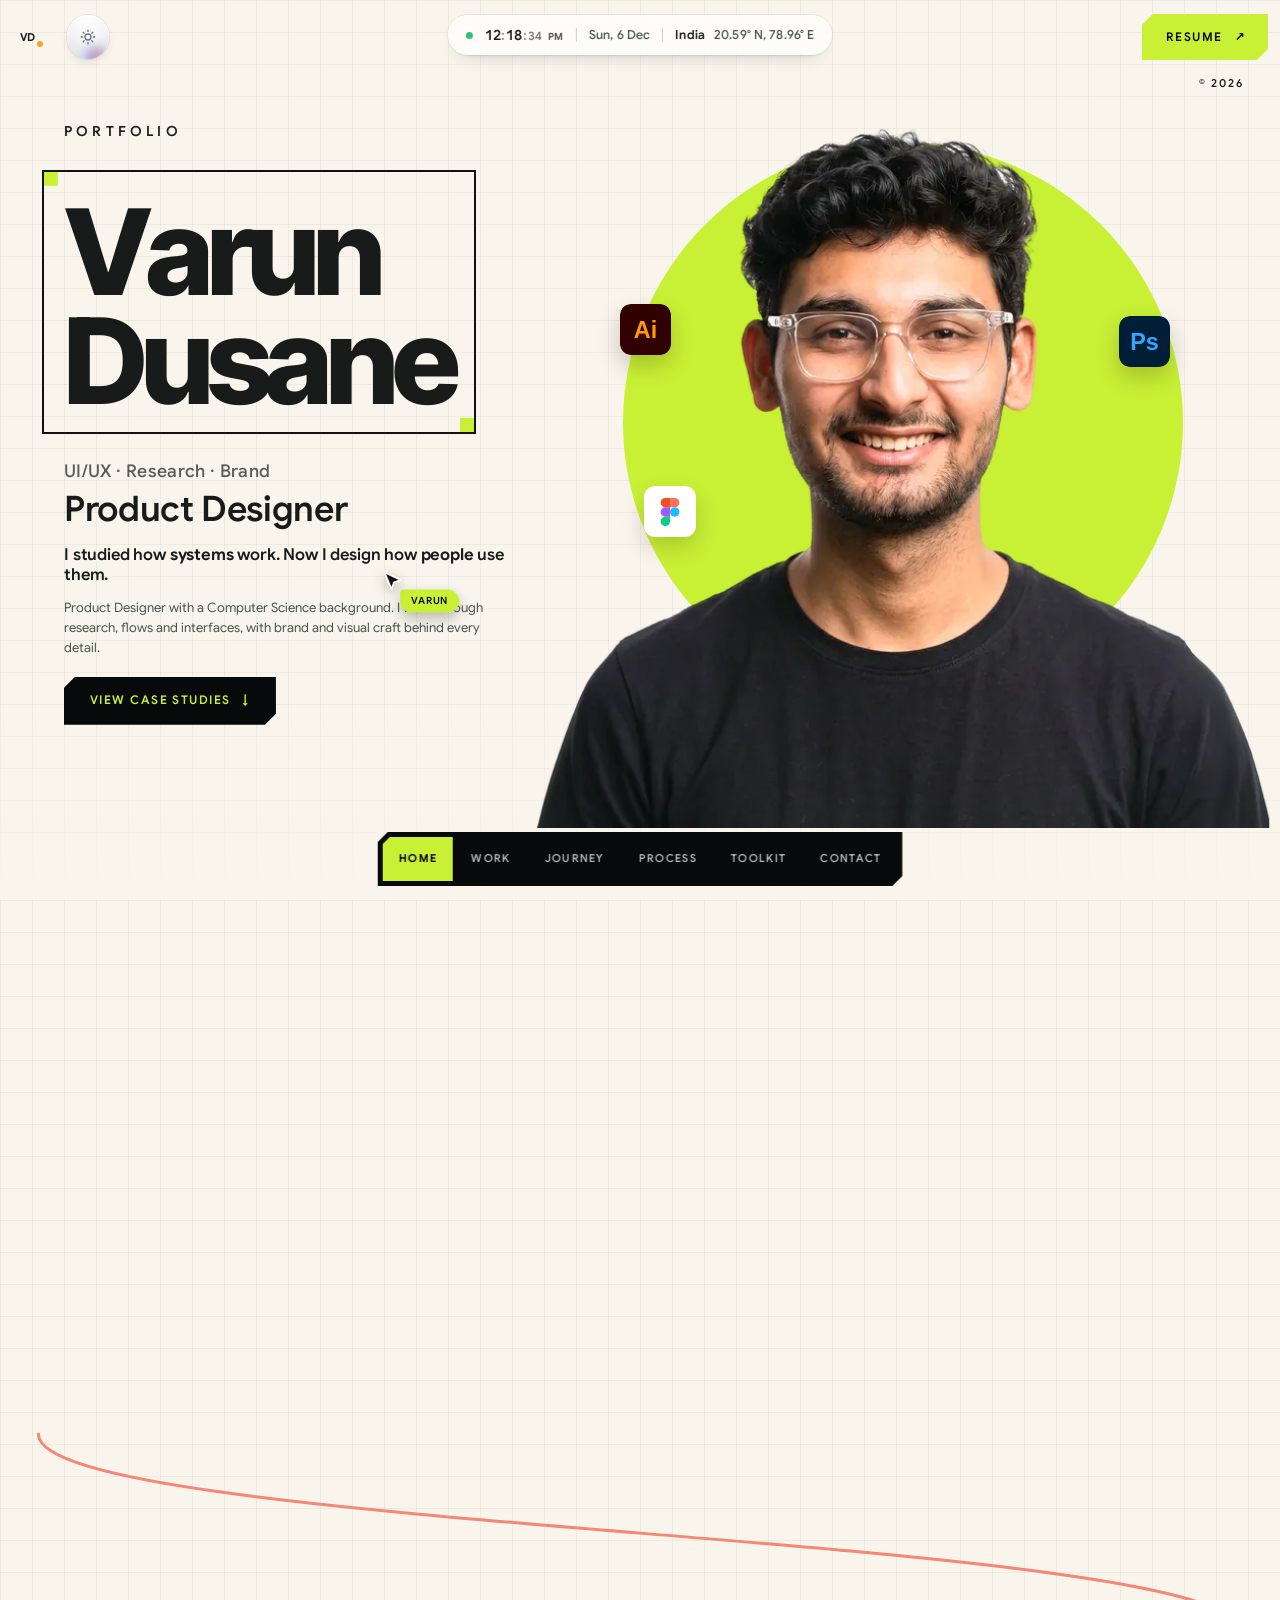
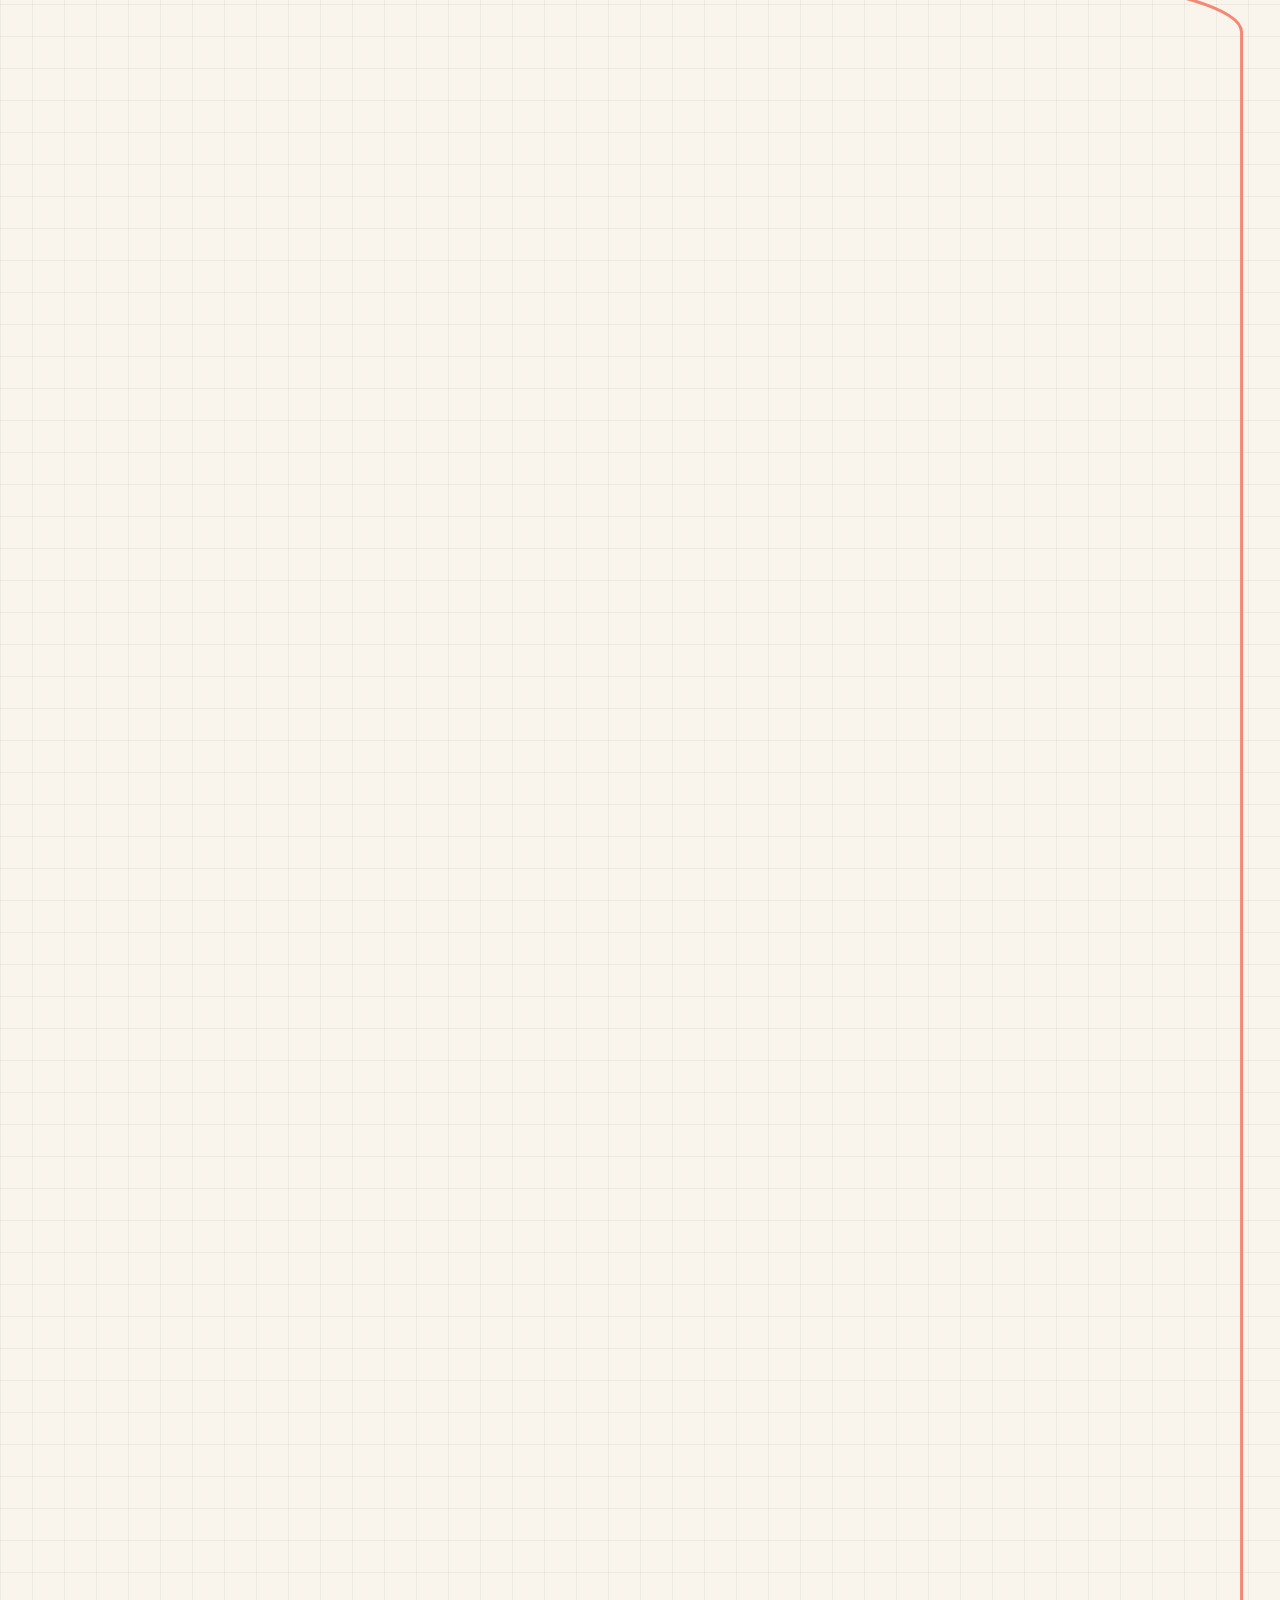
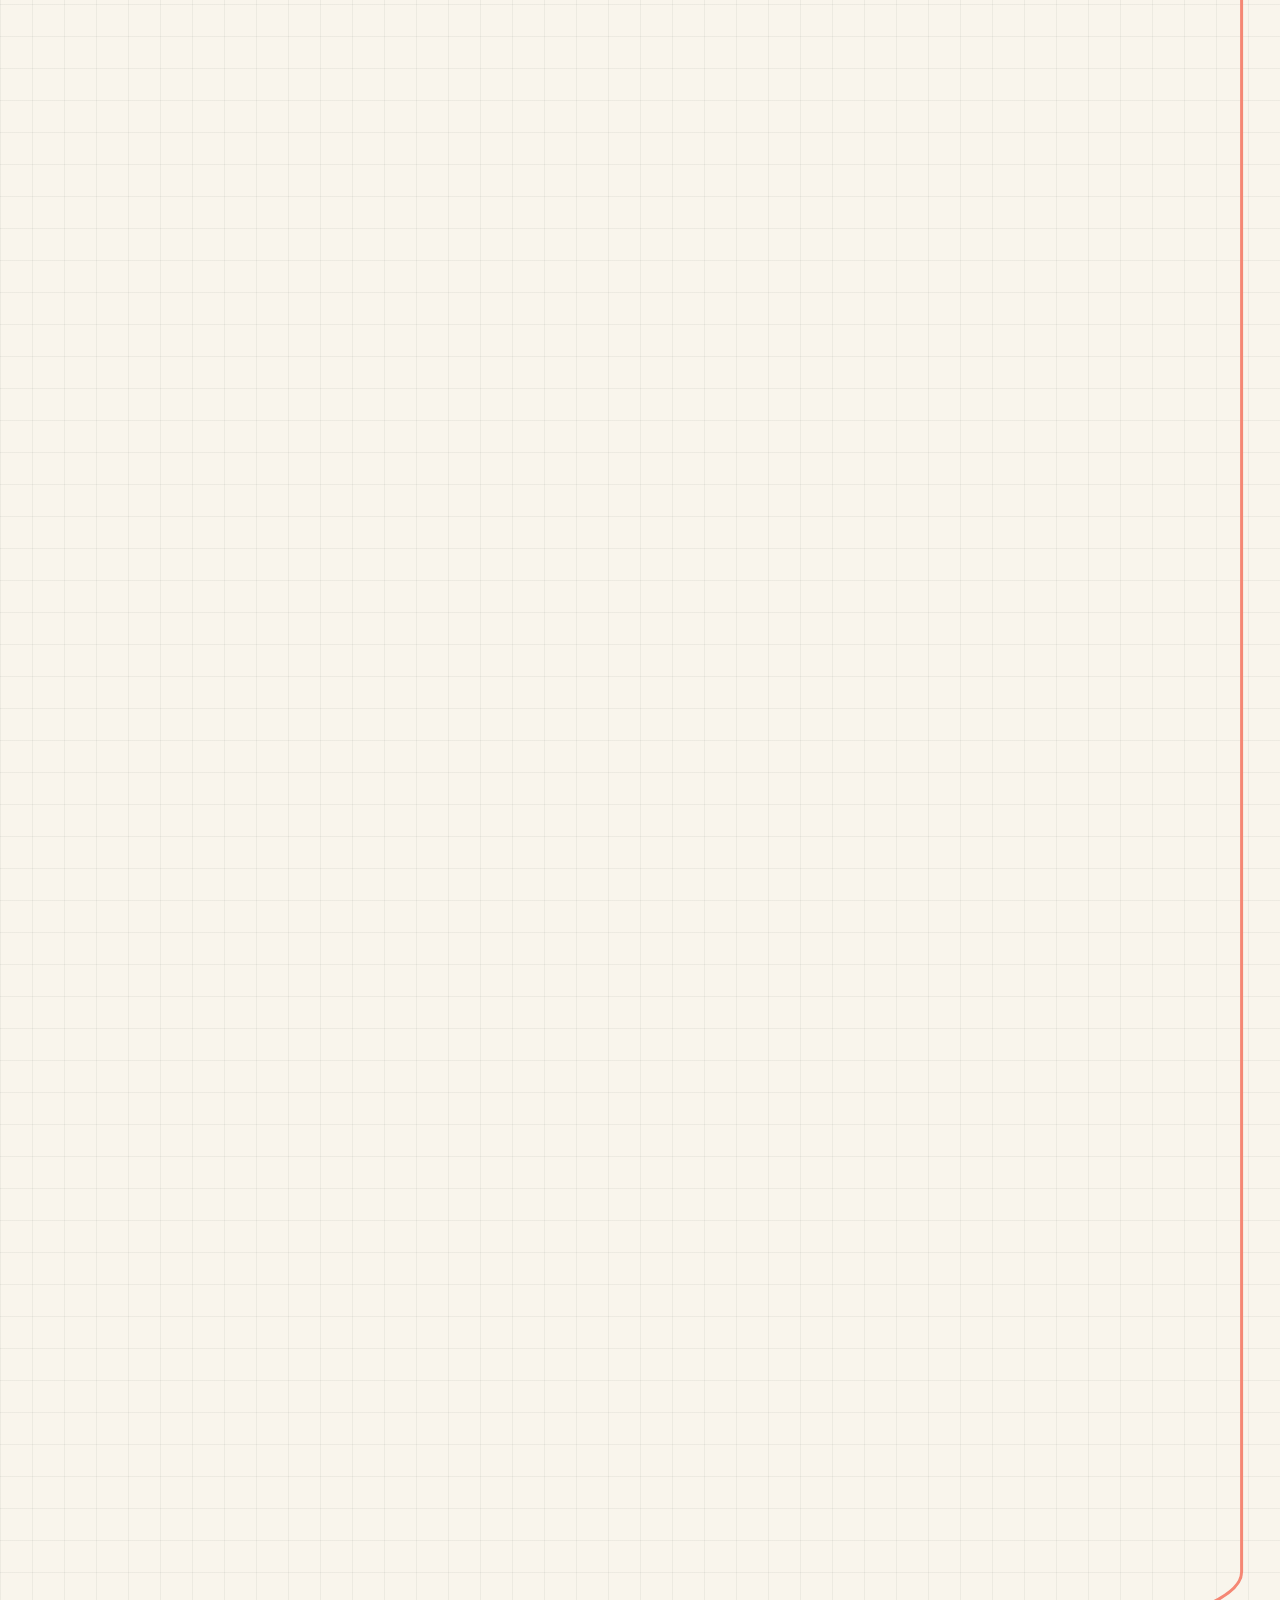
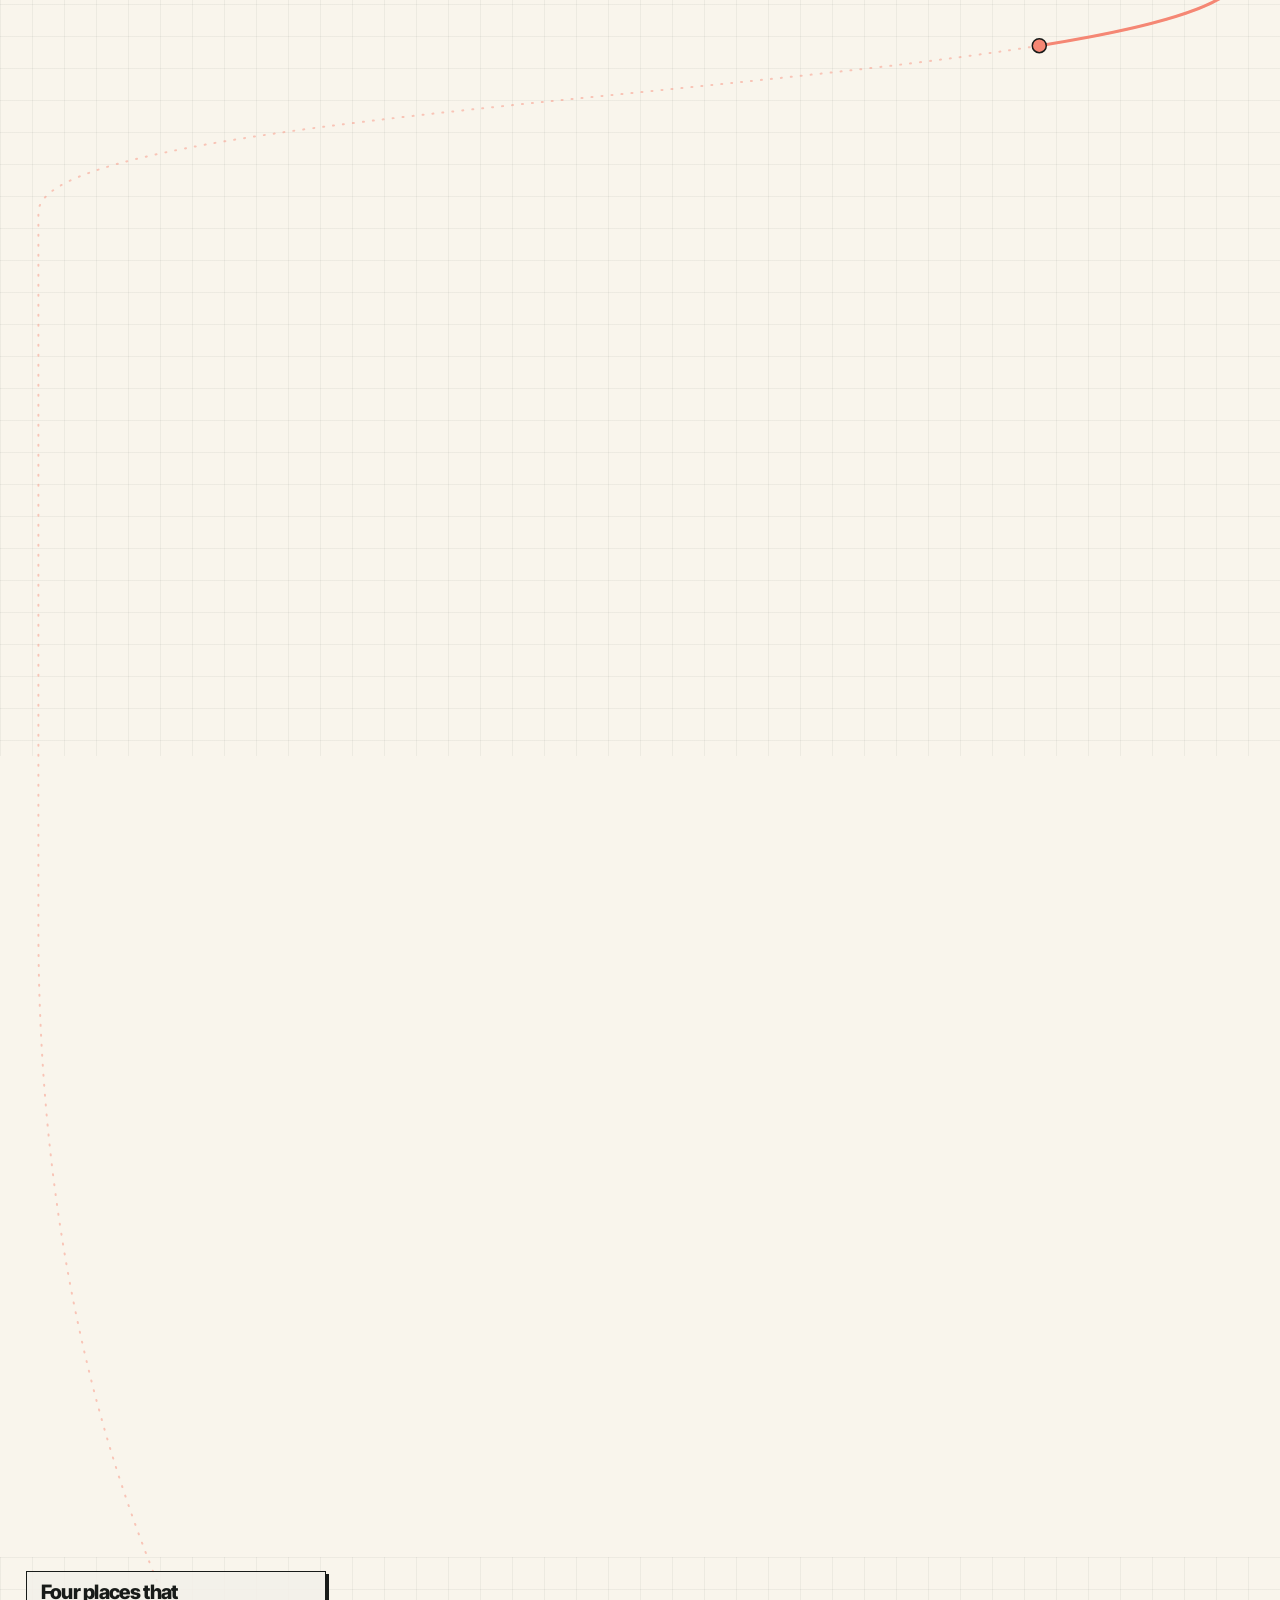
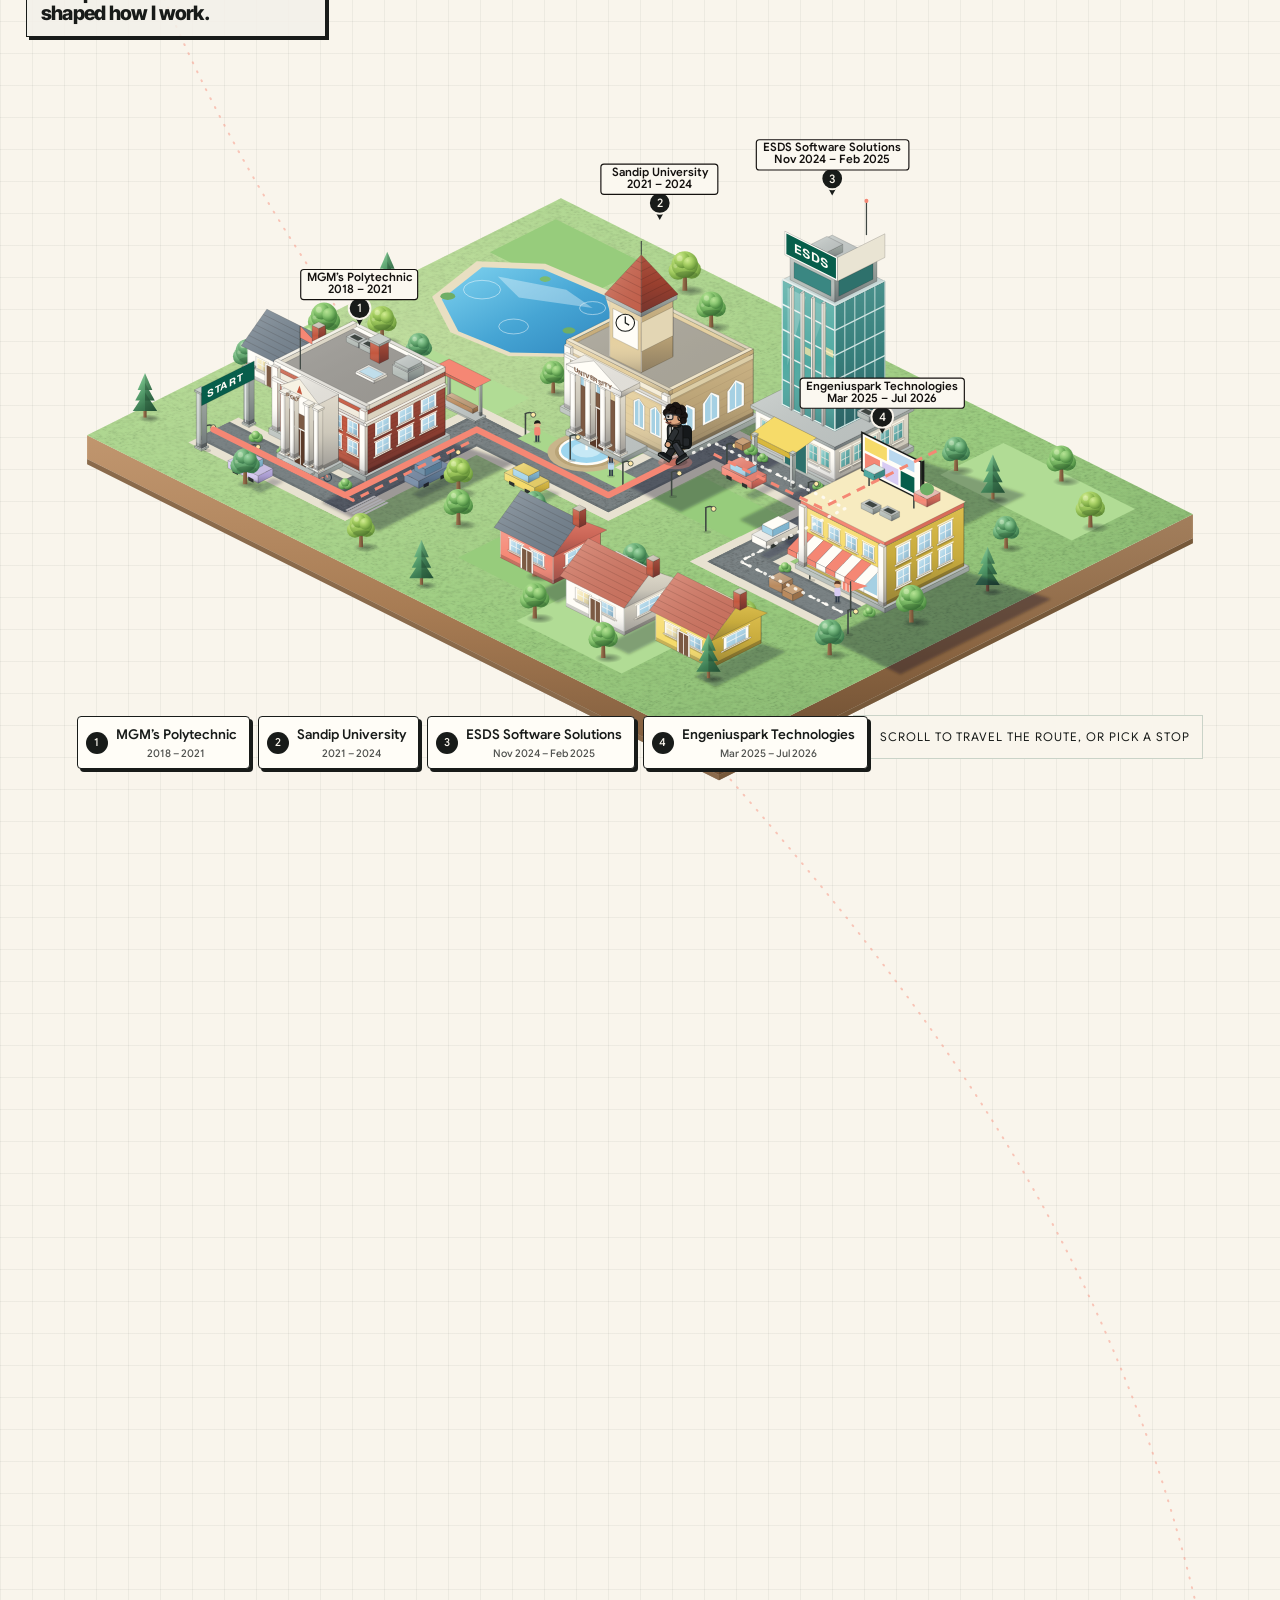
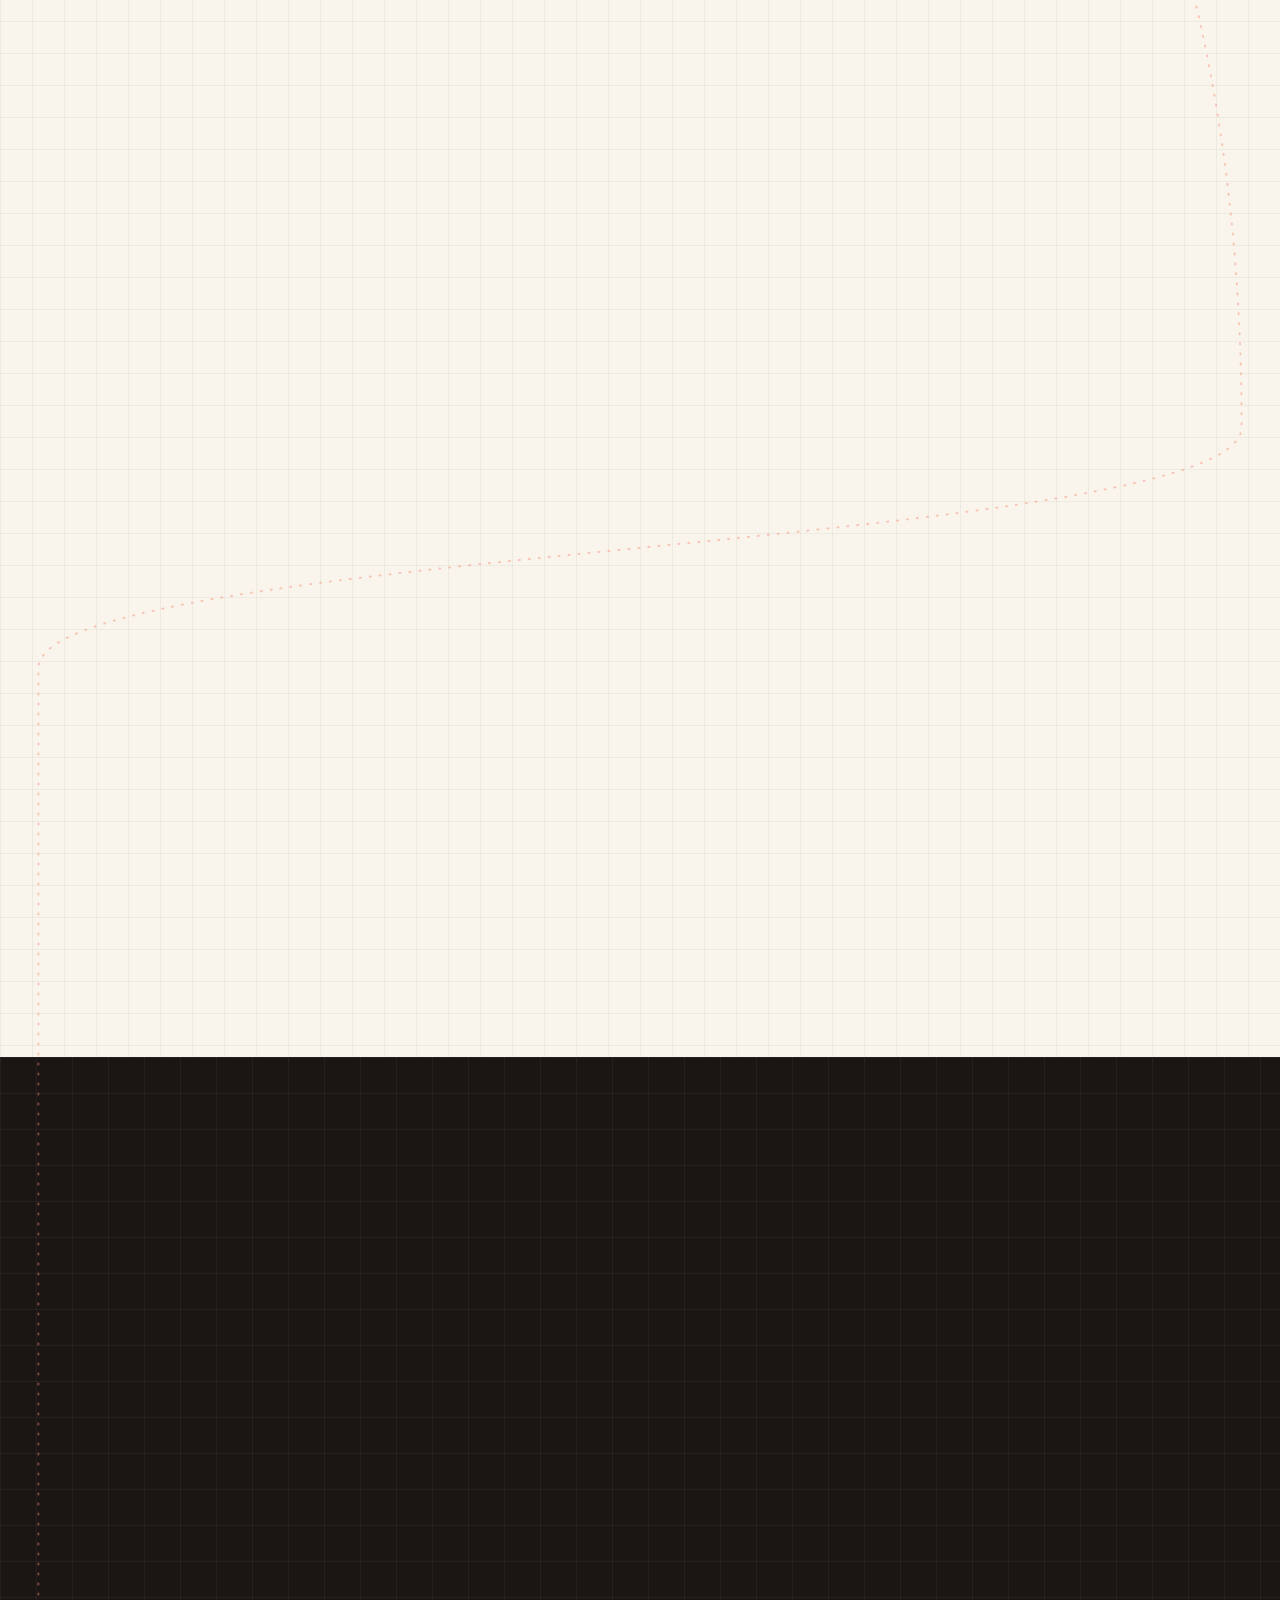
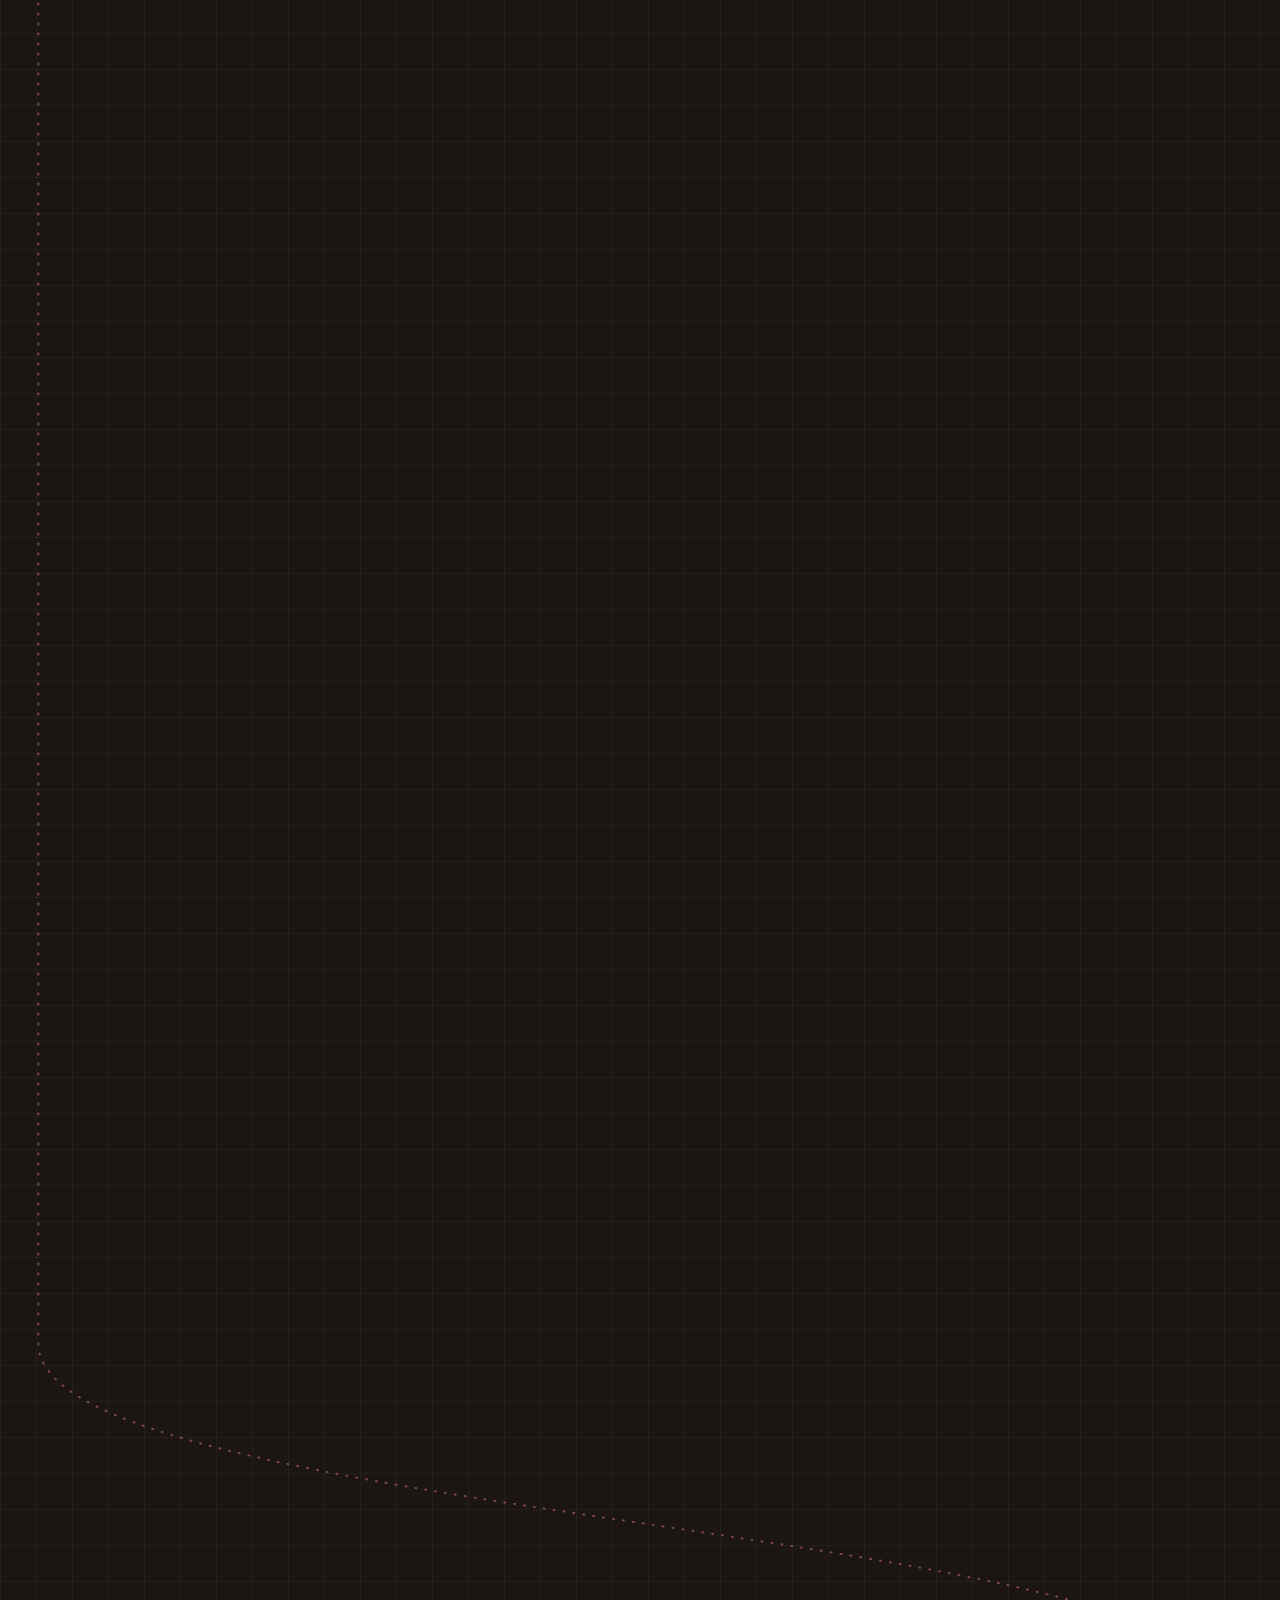
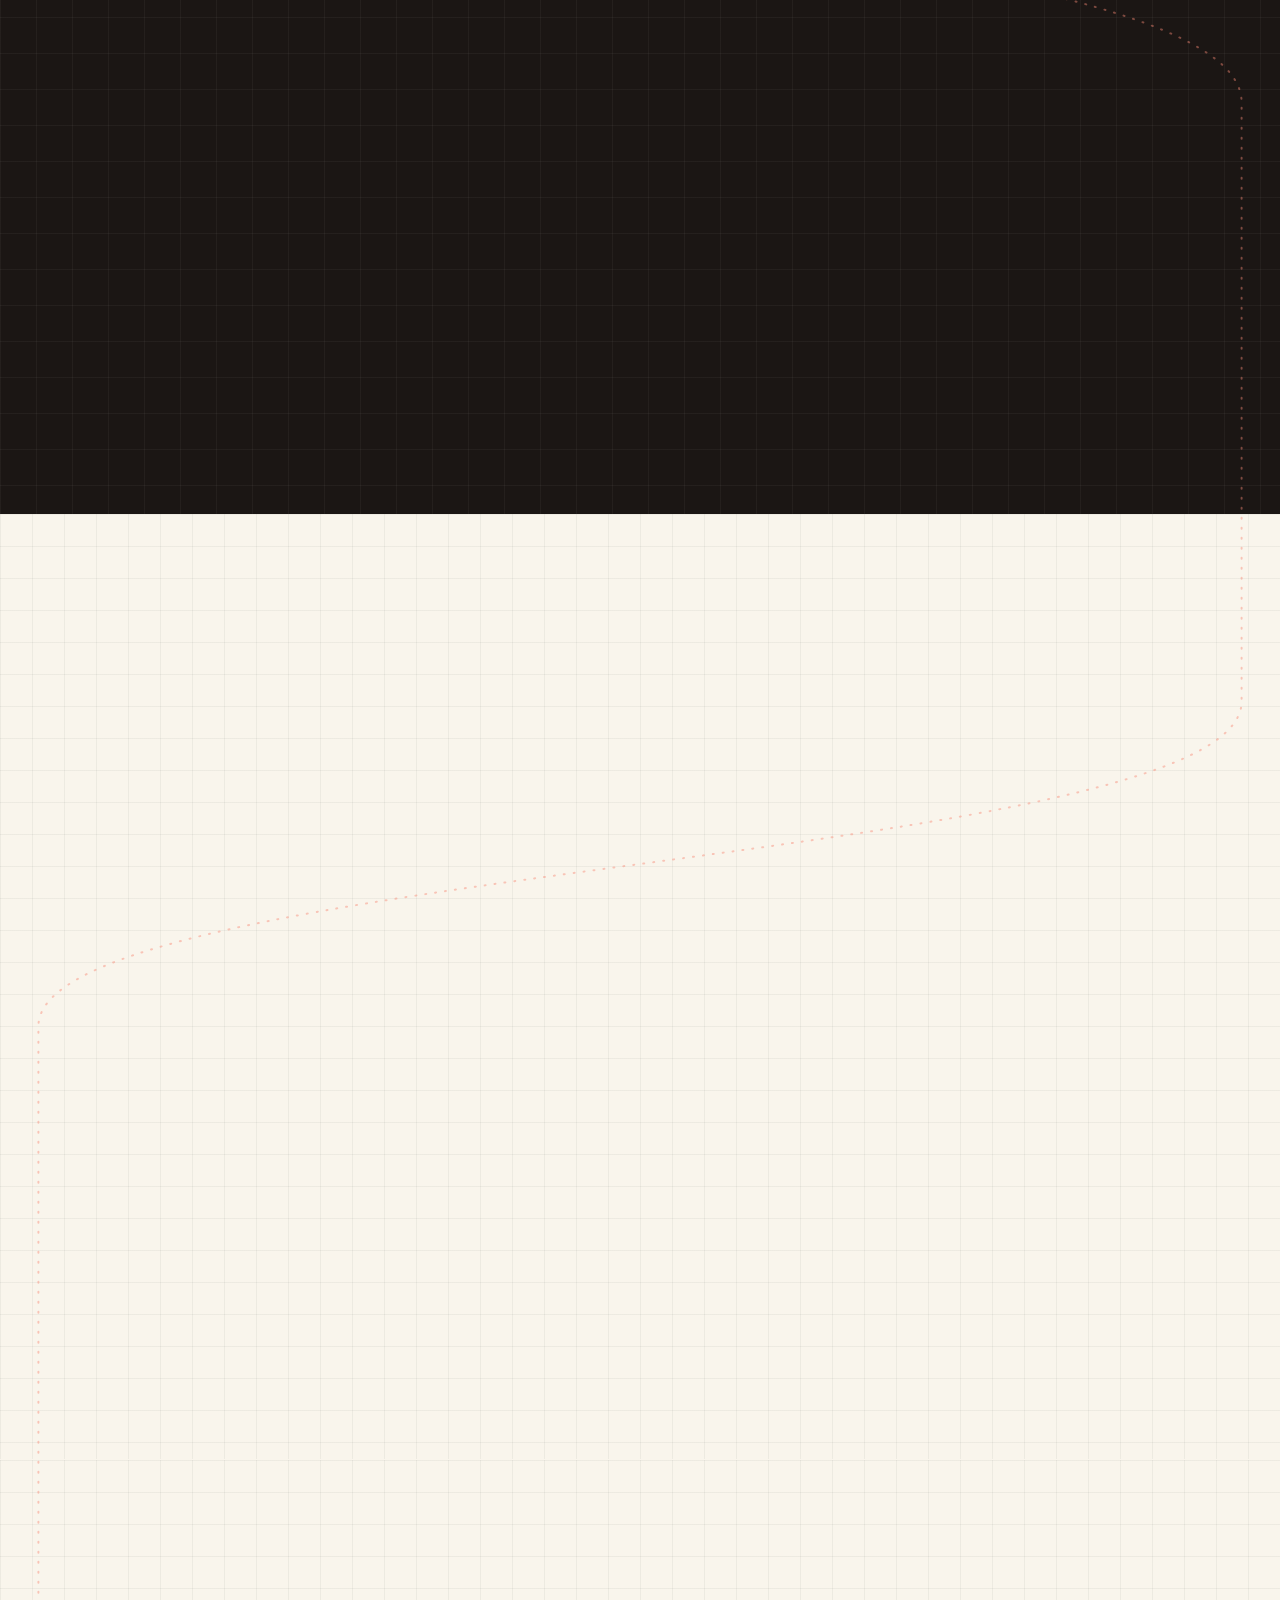
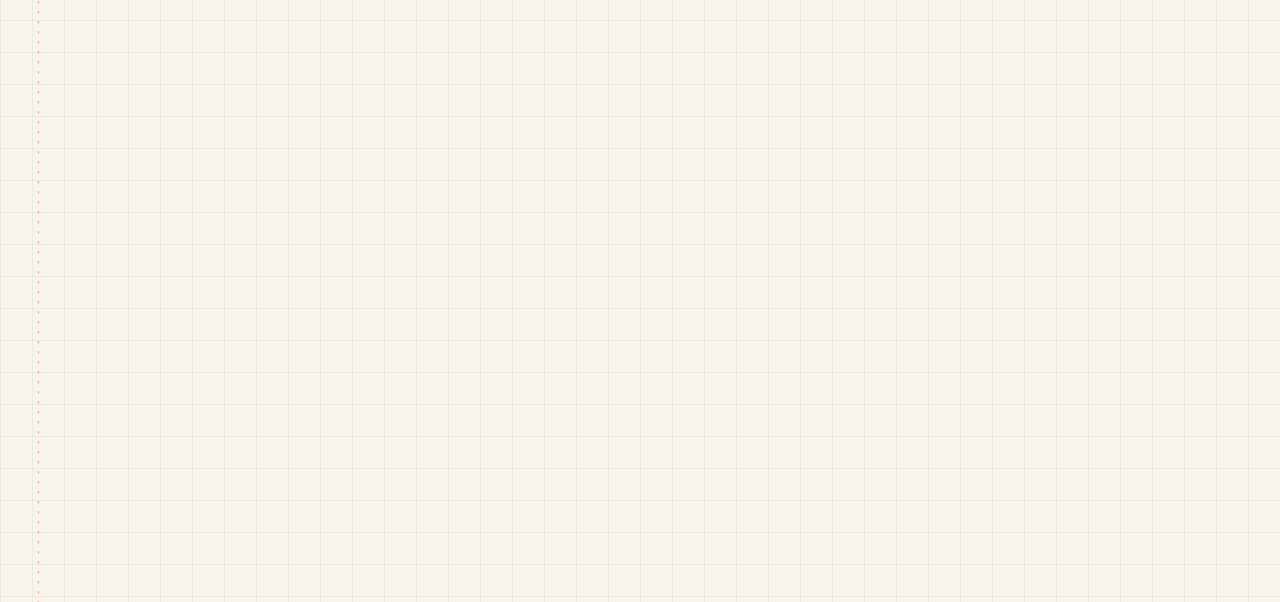
==== commit 8553880c: "Move skills ribbon out of the hero: straight full-width band between case studies and More design wo" ====
--- a/index.html
+++ b/index.html
@@ -68,7 +68,6 @@
     </div>
   </div>
   <i class="wp" data-wp="0.03" style="position:absolute;left:3vw;bottom:96px"></i>
-  <div class="mq" role="group" aria-label="Skills: Product Design, UX Research, Interaction Design, Wireframing, Prototyping, Design Systems, Visual Design, Branding, Visual Communication"><div class="mqt" aria-hidden="true"><div><span>Product Design</span><i aria-hidden="true">✦</i><span>UX Research</span><i aria-hidden="true">✦</i><span>Interaction Design</span><i aria-hidden="true">✦</i><span>Wireframing</span><i aria-hidden="true">✦</i><span>Prototyping</span><i aria-hidden="true">✦</i><span>Design Systems</span><i aria-hidden="true">✦</i><span>Visual Design</span><i aria-hidden="true">✦</i><span>Branding</span><i aria-hidden="true">✦</i><span>Visual Communication</span><i aria-hidden="true">✦</i></div><div><span>Product Design</span><i aria-hidden="true">✦</i><span>UX Research</span><i aria-hidden="true">✦</i><span>Interaction Design</span><i aria-hidden="true">✦</i><span>Wireframing</span><i aria-hidden="true">✦</i><span>Prototyping</span><i aria-hidden="true">✦</i><span>Design Systems</span><i aria-hidden="true">✦</i><span>Visual Design</span><i aria-hidden="true">✦</i><span>Branding</span><i aria-hidden="true">✦</i><span>Visual Communication</span><i aria-hidden="true">✦</i></div></div></div>
   <a class="cue" href="#work" aria-label="Scroll to the work"><span class="mono">Scroll</span><span class="l"></span></a>
 </section>
 
@@ -82,6 +81,7 @@
     <h2 class="big">UX &amp; product case studies.</h2>
     <p class="sub" id="workSub">Three projects, from the problem to the interface. Each one opens as a full case study.</p>
     <div class="uxs" id="uxs"></div>
+    <div class="sband" role="group" aria-label="Skills: Product Design, UX Research, Interaction Design, Wireframing, Prototyping, Design Systems, Visual Design, Branding, Visual Communication"><div class="sbt" aria-hidden="true"><div><span>Product Design</span><i aria-hidden="true">✦</i><span>UX Research</span><i aria-hidden="true">✦</i><span>Interaction Design</span><i aria-hidden="true">✦</i><span>Wireframing</span><i aria-hidden="true">✦</i><span>Prototyping</span><i aria-hidden="true">✦</i><span>Design Systems</span><i aria-hidden="true">✦</i><span>Visual Design</span><i aria-hidden="true">✦</i><span>Branding</span><i aria-hidden="true">✦</i><span>Visual Communication</span><i aria-hidden="true">✦</i></div><div><span>Product Design</span><i aria-hidden="true">✦</i><span>UX Research</span><i aria-hidden="true">✦</i><span>Interaction Design</span><i aria-hidden="true">✦</i><span>Wireframing</span><i aria-hidden="true">✦</i><span>Prototyping</span><i aria-hidden="true">✦</i><span>Design Systems</span><i aria-hidden="true">✦</i><span>Visual Design</span><i aria-hidden="true">✦</i><span>Branding</span><i aria-hidden="true">✦</i><span>Visual Communication</span><i aria-hidden="true">✦</i></div></div></div>
     <h2 class="big sec2">More design work.</h2>
     <p class="sub" id="moreSub">Branding, social media and catalogue work. Each card goes straight to the work.</p>
     <div class="more" id="more"></div>
--- a/style.css
+++ b/style.css
@@ -1916,3 +1916,99 @@
 .tc-ic.full{overflow:visible}.tc-ic.full img{border-radius:22.5%}
 @media(max-width:900px){.tc-ic{width:52px;height:52px;min-width:52px;min-height:52px}}
 @media(max-width:560px){.tc-ic{width:50px;height:50px;min-width:50px;min-height:50px}}
+
+/* ============ MOMENTUM TRAILER COVER (default) + app-screens wall (hover) ============ */
+.cvr.m{container-type:size;--T:24.5s;--n:#CEFE1C}
+.cvr.m .stk{opacity:.32;filter:saturate(.8) blur(1.5px);transition:opacity .7s,filter .7s,transform .9s cubic-bezier(.2,.7,.2,1)}
+.cvr.m .fd{background:linear-gradient(180deg,rgba(0,0,0,.2),transparent 25%,transparent 75%,rgba(0,0,0,.45))}
+.mtr{position:absolute;inset:0;z-index:3;font:500 clamp(9px,1.45cqw,15px)/1.3 var(--sans,Manrope,system-ui,sans-serif);color:#EFF0F6;transition:opacity .55s ease,transform .8s cubic-bezier(.2,.7,.2,1);background:radial-gradient(90% 90% at 30% 40%,rgba(8,9,11,.78),rgba(8,9,11,.9))}
+.mtr::before,.mtr::after{content:"";position:absolute;left:0;right:0;height:7cqh;background:#000;z-index:6}
+.mtr::before{top:0}.mtr::after{bottom:0}
+.tile.big:hover .cvr.m .mtr,.tile.big:focus-visible .cvr.m .mtr{opacity:0;transform:scale(1.05);pointer-events:none}
+.tile.big:hover .cvr.m .stk,.tile.big:focus-visible .cvr.m .stk{opacity:1;filter:none}
+.mtr .msc{grid-template-rows:minmax(0,1fr);position:absolute;inset:7cqh 0;padding:0 7cqw;display:grid;grid-template-columns:1.15fr .85fr;align-items:center;gap:4cqw;opacity:0;animation:trSc var(--T) infinite both;animation-delay:var(--d)}
+@keyframes trSc{0%{opacity:0}1.5%,13%{opacity:1}14.3%,100%{opacity:0}}
+.mtr .mk{font:700 .8em/1 var(--sans,inherit);letter-spacing:.2em;text-transform:uppercase;color:var(--n)}
+.mtr h4{margin:.7em 0 .5em;font:800 clamp(20px,5.1cqw,56px)/.98 var(--fd,inherit);letter-spacing:-.045em}
+.mtr h4 em{font-style:normal;color:var(--n)}
+.mtr .msb{opacity:.7;font-size:1.05em;max-width:24em}
+.mtr .mrv{opacity:0;animation:trRv var(--T) infinite both;animation-delay:calc(var(--d) + var(--o,0s))}
+@keyframes trRv{0%{opacity:0;transform:translateY(.9em);filter:blur(4px)}1.6%,100%{opacity:1;transform:none;filter:none}}
+.mtr .mvz{min-height:0;position:relative;display:flex;align-items:center;justify-content:center;height:100%;min-width:0}
+/* 1 chain */
+.mtr .mch{display:flex;flex-direction:column;gap:.5em;align-items:flex-start}
+.mtr .mch b{font:700 1.05em/1 var(--sans,inherit);padding:.6em 1em;border-radius:999px;border:1px solid rgba(255,255,255,.25);background:rgba(255,255,255,.05)}
+.mtr .mch b:nth-child(2n){margin-left:1.6em}.mtr .mch b:last-child{border-color:#ff4d4f;color:#ff9a9b;margin-left:.6em}
+/* 2 stats */
+.mtr .mbig{font:800 clamp(40px,11cqw,128px)/.9 var(--fd,inherit);letter-spacing:-.06em;color:var(--n)}
+.mtr .mbar{display:block;width:100%;height:.5em;border-radius:9px;background:rgba(255,255,255,.12);margin-top:1em;overflow:hidden}
+.mtr .mbar u{display:block;height:100%;background:var(--n);transform-origin:left;transform:scaleX(0);animation:trBar var(--T) infinite both;animation-delay:calc(var(--d) + .5s)}
+@keyframes trBar{0%{transform:scaleX(0)}6%,100%{transform:scaleX(.72)}}
+.mtr .mst{display:flex;flex-direction:column;width:min(100%,22em)}
+.mtr .mst small{margin-top:.8em;opacity:.7;font-weight:700;letter-spacing:.04em}
+/* 3 ideas */
+.mtr .mid{display:flex;flex-direction:column;gap:.5em;align-items:flex-start}
+.mtr .mid b{padding:.6em 1em;border-radius:.7em;background:#1B1F26;border:1px solid rgba(255,255,255,.12)}
+.mtr .mid b::before{content:"\2713";color:var(--n);margin-right:.6em}
+.mtr .mid .mxq{background:transparent;border:1.5px dashed var(--n);color:var(--n);animation:trRv var(--T) infinite both,trBlink 1.4s infinite 1s;animation-delay:calc(var(--d) + .9s),0s}
+.mtr .mid .mq::before{content:"?"}
+@keyframes trBlink{50%{box-shadow:0 0 0 .5em rgba(206,254,28,.16)}}
+/* 4 wireframes */
+.mtr .mwf{display:flex;gap:1.2em;height:100%;max-height:100%;padding:.4em 0}
+.mtr .mlf{position:relative;height:100%;aspect-ratio:300/560;border:1.5px solid rgba(255,255,255,.4);border-radius:1.2em;padding:.8em .7em;display:flex;flex-direction:column;gap:.5em;background:rgba(255,255,255,.03)}
+.mtr .mlf i{display:block;border-radius:.3em;background:rgba(255,255,255,.14);border:1px dashed rgba(255,255,255,.3);opacity:0;animation:trRv var(--T) infinite both;animation-delay:calc(var(--d) + var(--o,0s))}
+.mtr .mlf .mr{display:flex;gap:.4em}.mtr .mlf .mr i{flex:1}.mtr .mlf .mnv{margin-top:auto}.mtr .mlf .mnv i{height:.8em}
+.mtr .mlf small{display:none}
+/* 5 design system */
+.mtr .ds{display:flex;flex-direction:column;gap:1em;width:100%}
+.mtr .msw{display:flex;gap:.5em}.mtr .msw i{flex:1;height:5.2em;border-radius:.7em;background:var(--c);box-shadow:inset 0 0 0 1px rgba(255,255,255,.14);opacity:0;animation:trRv var(--T) infinite both;animation-delay:calc(var(--d) + var(--o))}
+.mtr .mty{display:flex;gap:1.4em;align-items:baseline}.mtr .mty big{font:800 3em/1 Urbanist,var(--fd,inherit);letter-spacing:-.03em}.mtr .mty big+big{font-family:Manrope,system-ui,sans-serif;font-weight:600}
+.mtr .mty small{display:block;font-size:.8em;opacity:.65;font-weight:600}
+/* 6 prototype */
+.mtr .mph{position:relative;height:100%;max-height:100%;aspect-ratio:300/650;border-radius:1.4em;border:.3em solid #26262b;background:#08090B;overflow:hidden;box-shadow:0 1.5em 3em -1em rgba(0,0,0,.8)}
+.mtr .mph img{position:absolute;inset:0;width:100%;height:100%;object-fit:cover;opacity:0;animation:trPs var(--T) infinite both;animation-delay:var(--d)}
+@keyframes trPs{0%{opacity:0}1%,4.2%{opacity:1}5%,100%{opacity:0}}
+.mtr .mtp{position:absolute;z-index:2;width:2.6em;height:2.6em;margin:-1.3em 0 0 -1.3em;border-radius:50%;background:rgba(206,254,28,.55);border:2px solid var(--n);opacity:0;animation:trTap var(--T) infinite both;animation-delay:var(--d)}
+@keyframes trTap{0%,2.4%{opacity:0;transform:scale(.3)}2.9%{opacity:1;transform:scale(.8)}4.6%{opacity:.5;transform:scale(1.5)}5%,100%{opacity:0;transform:scale(1.7)}}
+/* 7 title */
+.mtr .msc.t{grid-template-columns:1fr;justify-items:center;text-align:center}
+.mtr .msc.t h4{font-size:clamp(34px,11cqw,128px);margin:.3em 0 .25em}
+.mtr .msc.t .msb{max-width:none}
+.mtr .mhint{position:absolute;z-index:7;right:2.4cqw;bottom:calc(7cqh + .9em);display:flex;gap:.6em;align-items:center;padding:.6em 1em;border-radius:999px;background:rgba(8,9,11,.7);border:1px solid rgba(255,255,255,.22);font:700 .78em/1 var(--sans,inherit);letter-spacing:.14em;text-transform:uppercase;color:#fff;backdrop-filter:blur(6px)}
+.mtr .mhint i{width:.6em;height:.6em;border-radius:50%;background:var(--n);animation:cvPulse 1.8s infinite}
+@media(hover:none){.mtr .mhint{display:none}}
+@container (max-width:560px){
+ .mtr .msc{grid-template-columns:1.05fr .95fr;gap:3cqw}.mtr .msb{display:none}.mtr .mch b{font-size:.9em;padding:.5em .8em}.mtr .mwf .mlf:nth-child(3){display:none}.mtr .msw i{height:3.2em}.mtr .mty big+big,.mtr .mty small{display:none}.mtr .msc.t .msb{display:block}.mtr .mhint{display:none}
+}
+@media(prefers-reduced-motion:reduce){
+ .mtr .msc,.mtr .mrv,.mtr .mbar u,.mtr .mlf i,.mtr .msw i,.mtr .mph img,.mtr .mtp,.mtr .mid .mxq{animation:none!important}
+ .mtr .msc{opacity:0}.mtr .msc.s2{opacity:1}.mtr .mrv,.mtr .mlf i,.mtr .msw i{opacity:1}.mtr .mbar u{transform:scaleX(.72)}.mtr .mph img,.mtr .mtp{display:none}
+}
+.cvr.m .lv{opacity:0;transition:opacity .5s}.tile.big:hover .cvr.m .lv,.tile.big:focus-visible .cvr.m .lv{opacity:1}
+.mtr .mwf{max-height:82%}.mtr .mwf .mlf:nth-child(3){display:none}
+/* journey title: compact so it never covers the map */
+.jhead{left:max(12px,2vw);top:14px;max-width:min(300px,52vw);padding:10px 14px 12px;box-shadow:3px 3px 0 var(--ink)}
+.jhead h2{font-size:clamp(1.05rem,1.55vw,1.45rem)!important;line-height:1.04!important;letter-spacing:-.035em!important;max-width:none}
+.jhead .chap{margin-bottom:6px}
+@media(max-width:720px){.jhead{top:10px;left:10px;max-width:58vw;padding:8px 11px 10px}.jhead h2{font-size:1rem!important}}
+/* skills ribbon: slight tilt, sits lower so it clears the CTA */
+.mq{bottom:52px!important;left:-5%!important;right:-5%!important;transform:rotate(-1.6deg)!important;transform-origin:center;box-shadow:0 10px 24px rgba(0,0,0,.28)!important}
+@media(max-width:1000px){.mq{bottom:64px!important;transform:rotate(-1deg)!important}}
+@media(prefers-reduced-motion:reduce){.mq{transform:rotate(-1.6deg)!important}}
+/* skills ribbon: tilt a little more and sit lower so it never touches the hero CTA */
+.mq{transform:rotate(-2.4deg)!important}
+@media(min-width:1001px){.mq{bottom:66px!important}}
+@media(max-width:1000px){.mq{bottom:64px!important;transform:rotate(-1.8deg)!important}}
+@media(min-width:1001px) and (max-height:760px){#heroPara{display:none!important}}
+@media(prefers-reduced-motion:reduce){.mq{transform:rotate(-2.4deg)!important}}
+/* skills band: straight, full-bleed, between the case studies and "More design work" */
+.sband{position:relative;margin:clamp(48px,7vw,96px) calc(50% - 50vw) 0;width:100vw;overflow:hidden;background:#14110F;color:#fff;padding:16px 0;transform:none}
+.sbt{display:flex;flex-direction:row!important;width:max-content;animation:mqs 38s linear infinite}
+.sbt>div{display:flex;align-items:center;flex:none}
+.sbt span{font-family:'Inter Tight','Google Sans',sans-serif;font-weight:800;text-transform:uppercase;font-size:clamp(1.05rem,1.8vw,1.7rem);letter-spacing:-.01em;padding:0 clamp(18px,2.4vw,34px);white-space:nowrap}
+.sbt i{font-style:normal;color:#F6DB69;font-size:1rem}
+.sband:hover .sbt{animation-play-state:paused}
+.work{overflow-x:clip}
+:root[data-theme="dark"] .sband{background:var(--neon,#CEFE1C);color:#08090A}
+:root[data-theme="dark"] .sband .sbt span,:root[data-theme="dark"] .sband .sbt i{color:#08090A}
+@media(prefers-reduced-motion:reduce){.sbt{animation:none;transform:none;flex-wrap:wrap;width:100%;justify-content:center}.sbt>div:nth-child(2){display:none}}
